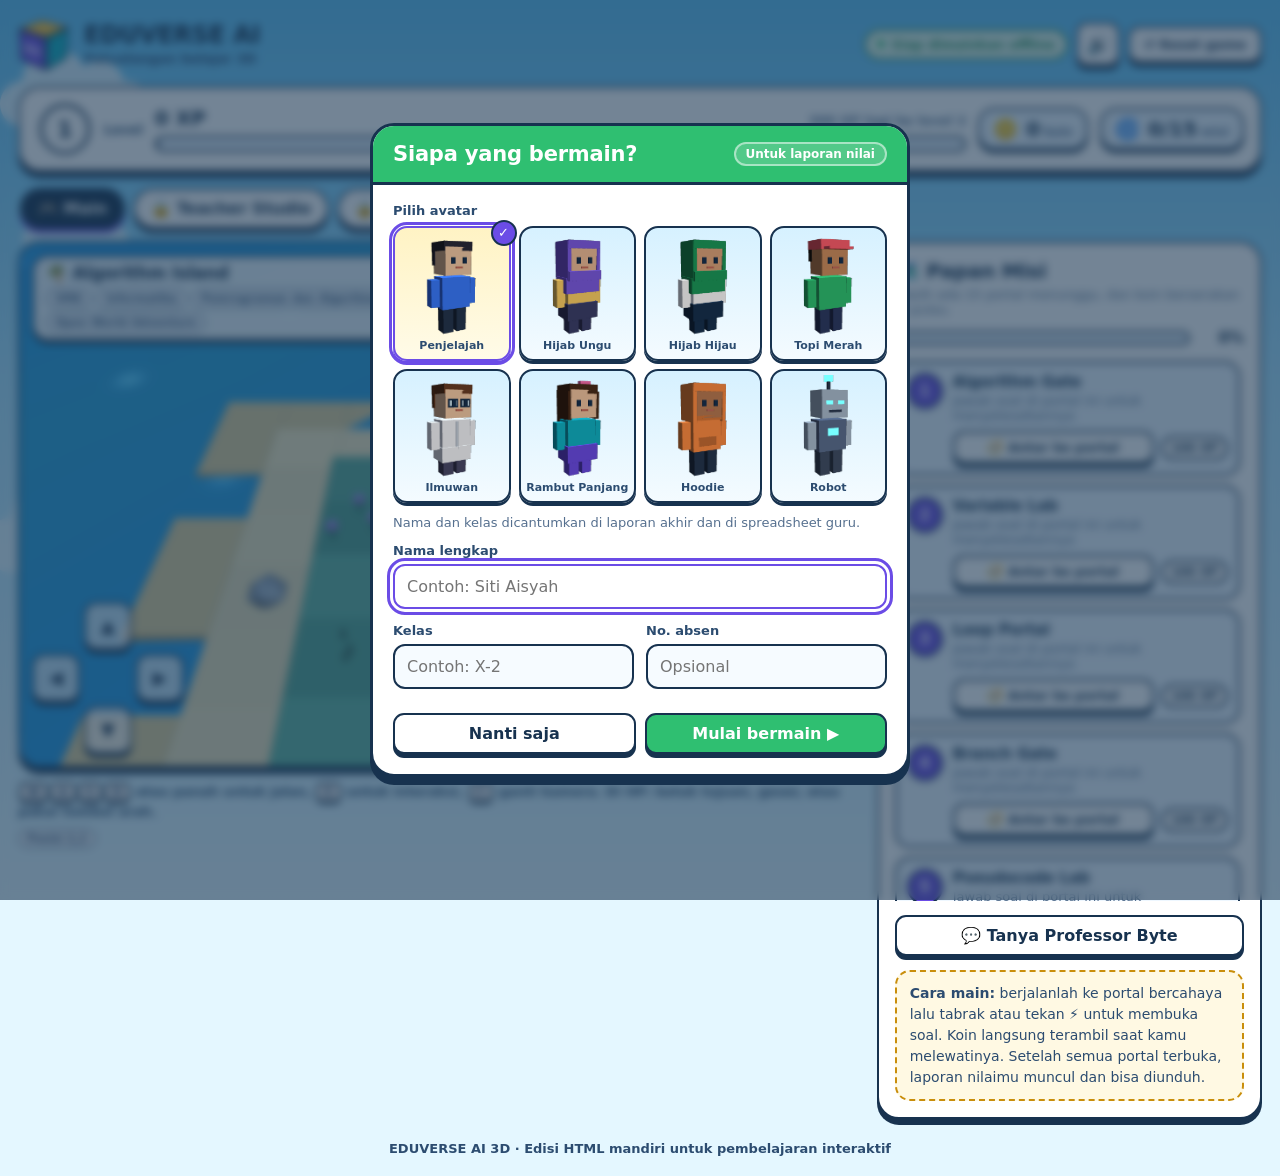
==== index.html @ 6033b589 "Add 'Check Script Version' button and functionality Added a button to check the script version and u" ====
<!DOCTYPE html>
<html lang="id">
<head><!--EV:HEAD-->
<meta charset="utf-8">
<meta name="viewport" content="width=device-width,initial-scale=1">
<meta name="theme-color" content="#6cc8f7">
<title>EDUVERSE AI | Learning Adventure 3D</title>
<style>
@font-face{font-family:"EV Display";src:url([data-uri]) format("woff");font-weight:700;font-display:swap}
:root{
 --ink:#17324f;--ink2:#2c4c70;--muted:#56708f;--paper:#fff;--paper2:#eef7ff;--line:#c9dcef;
 --grape:#6b4ce6;--grape-d:#4630ad;--lagoon:#11b3c6;--lagoon-d:#0a8292;--sun:#ffc83d;--sun-d:#c98e0b;
 --leaf:#2fbf71;--leaf-d:#1d8a50;--coral:#ff5d6c;--coral-d:#c63645;
 --r-lg:22px;--r-md:15px;--r-sm:11px;--depth:0 6px 0 var(--ink);
 --display:"EV Display","Poppins",ui-rounded,system-ui,sans-serif;
}
*{box-sizing:border-box}
html,body{margin:0;min-height:100%}html{background:#e4f7ff}
body{font-family:system-ui,-apple-system,"Segoe UI",Roboto,sans-serif;color:var(--ink);background:linear-gradient(180deg,#5fc2f5 0%,#a9e3ff 42%,#e4f7ff 100%) fixed;overflow-x:hidden;-webkit-tap-highlight-color:transparent}
body.locked{overflow:hidden}
/* langit */
.sky{position:fixed;inset:0;pointer-events:none;z-index:0;overflow:hidden}
.cloud{position:absolute;width:150px;height:46px;background:#fff;border-radius:40px;opacity:.75;animation:drift linear infinite}
.cloud::before,.cloud::after{content:"";position:absolute;background:#fff;border-radius:50%}
.cloud::before{width:66px;height:66px;left:22px;top:-32px}.cloud::after{width:48px;height:48px;left:76px;top:-20px}
.cloud:nth-child(1){top:9%;animation-duration:95s;animation-delay:-20s}
.cloud:nth-child(2){top:24%;transform:scale(.7);animation-duration:120s;animation-delay:-70s;opacity:.6}
.cloud:nth-child(3){top:58%;transform:scale(1.2);animation-duration:140s;animation-delay:-40s;opacity:.5}
.cloud:nth-child(4){top:80%;transform:scale(.8);animation-duration:110s;animation-delay:-95s;opacity:.55}
@keyframes drift{from{left:-220px}to{left:110%}}
/* dasar */
button,input,select,textarea{font:inherit;color:inherit}
button{cursor:pointer;border:2.5px solid var(--ink);background:#fff;color:var(--ink);border-radius:var(--r-sm);padding:9px 14px;font-weight:800;box-shadow:0 4px 0 var(--ink);transition:transform .07s,box-shadow .07s,background .15s;touch-action:manipulation}
button:hover:not(:disabled){background:#f3f9ff}
button:active:not(:disabled){transform:translateY(3px);box-shadow:0 1px 0 var(--ink)}
button:disabled{opacity:.45;cursor:not-allowed;box-shadow:0 2px 0 var(--ink)}
button:focus-visible,input:focus-visible,select:focus-visible,textarea:focus-visible{outline:3px solid var(--grape);outline-offset:3px}
.primary{background:var(--grape);color:#fff}.primary:hover:not(:disabled){background:#7a5df0}
.sunny{background:var(--sun)}.sunny:hover:not(:disabled){background:#ffd361}
.success{background:var(--leaf);color:#fff}.success:hover:not(:disabled){background:#3bcc7d}
.danger{background:#ffe3e6;color:var(--coral-d)}.danger:hover:not(:disabled){background:#ffd2d7}
input,select,textarea{width:100%;border:2px solid var(--ink);border-radius:12px;background:#f6fbff;padding:11px 12px;outline:none}
input:focus,select:focus,textarea:focus{background:#fff;border-color:var(--grape)}
textarea{resize:vertical;min-height:110px;line-height:1.5}
label{display:block;font-size:13px;font-weight:800;margin:0 0 6px;color:var(--ink2)}
.field{margin:0 0 14px}.muted{color:var(--muted)}.small{font-size:13px}
h1,h2,h3{font-family:var(--display);font-weight:700;letter-spacing:-.01em;margin:0}
.app{position:relative;z-index:1;max-width:1360px;margin:auto;padding:18px 18px 10px}
.panel{background:var(--paper);border:2.5px solid var(--ink);border-radius:var(--r-lg);box-shadow:var(--depth)}
/* header */
.top{display:flex;align-items:center;justify-content:space-between;gap:12px;flex-wrap:wrap;margin-bottom:16px}
.brand{display:flex;align-items:center;gap:14px}
.cubebox{width:52px;height:52px;perspective:240px;display:grid;place-items:center}
.cube{width:34px;height:34px;position:relative;transform-style:preserve-3d;transform:rotateX(-24deg) rotateY(-40deg);animation:wobble 7s ease-in-out infinite}
.cube i{position:absolute;inset:0;border:2.5px solid var(--ink);display:grid;place-items:center;font:700 13px var(--display);color:#fff;font-style:normal}
.cube .fa{background:var(--grape);transform:translateZ(17px)}
.cube .fb{background:var(--lagoon);transform:rotateY(90deg) translateZ(17px)}
.cube .fc{background:var(--sun);transform:rotateX(90deg) translateZ(17px)}
.cube .fd{background:var(--grape-d);transform:rotateY(-90deg) translateZ(17px)}
.cube .fe{background:var(--leaf);transform:rotateY(180deg) translateZ(17px)}
@keyframes wobble{0%,100%{transform:rotateX(-24deg) rotateY(-40deg)}50%{transform:rotateX(-24deg) rotateY(-130deg)}}
.brand h1{font-size:24px;line-height:1}.brand p{margin:4px 0 0;font-size:13px;color:var(--ink2);font-weight:600}
.topactions{display:flex;gap:8px;align-items:center}
.status{display:inline-flex;align-items:center;gap:7px;font-size:13px;font-weight:800;background:#e5fbef;border:2px solid var(--leaf-d);color:var(--leaf-d);padding:6px 11px;border-radius:30px}
.status::before{content:"";width:8px;height:8px;border-radius:50%;background:var(--leaf);box-shadow:0 0 0 0 #2fbf7180;animation:ping 2.2s infinite}
@keyframes ping{0%{box-shadow:0 0 0 0 #2fbf7199}80%,100%{box-shadow:0 0 0 9px #2fbf7100}}
.iconbtn{width:44px;height:44px;padding:0;display:grid;place-items:center;font-size:18px}
/* HUD */
.hud{display:grid;grid-template-columns:auto 1fr auto auto;gap:12px;align-items:center;padding:12px 16px;margin-bottom:14px}
.lvl{display:flex;align-items:center;gap:10px}
.lvlbadge{position:relative;width:58px;height:58px}
.lvlbadge svg{position:absolute;inset:0;transform:rotate(-90deg)}
.lvlbadge b{position:absolute;inset:0;display:grid;place-items:center;font:700 22px var(--display)}
.lvl span{font-size:13px;font-weight:800;color:var(--ink2)}
.xpline{display:flex;justify-content:space-between;align-items:baseline;gap:10px;margin-bottom:6px}
.xpline b{font:700 20px var(--display)}.xpline span{font-size:13px;color:var(--muted);font-weight:600}
.xpbar{height:16px;border:2.5px solid var(--ink);border-radius:20px;background:#e6f1fb;overflow:hidden}
.xpbar i{display:block;height:100%;width:0;background:repeating-linear-gradient(-45deg,var(--sun) 0 12px,#ffd968 12px 24px);border-right:2.5px solid var(--ink);transition:width .6s cubic-bezier(.3,1.4,.5,1)}
.pill{display:flex;align-items:center;gap:8px;border:2.5px solid var(--ink);border-radius:16px;padding:7px 13px;background:var(--paper2);box-shadow:0 3px 0 var(--ink)}
.pill .ico{font-size:20px}.pill b{font:700 20px var(--display);line-height:1}.pill span{font-size:12px;font-weight:700;color:var(--muted)}
.bump{animation:bump .45s cubic-bezier(.3,1.8,.5,1)}
@keyframes bump{0%{transform:scale(1)}40%{transform:scale(1.18)}100%{transform:scale(1)}}
/* nav */
.nav{display:flex;gap:8px;overflow-x:auto;padding:2px 2px 12px;scrollbar-width:none}
.nav::-webkit-scrollbar{display:none}
.nav button{white-space:nowrap;border-radius:30px;padding:9px 16px}
.nav button.active{background:var(--ink);color:#fff;box-shadow:0 4px 0 var(--grape)}
.view{display:none}.view.active{display:block;animation:viewIn .28s ease-out}
@keyframes viewIn{from{opacity:0;transform:translateY(8px)}to{opacity:1;transform:none}}
.layout{display:grid;grid-template-columns:minmax(0,1.75fr) minmax(290px,.8fr);gap:16px;align-items:start}
.card{padding:16px}
.card>h2{font-size:20px;margin-bottom:4px}
/* stage 3D */
.stage{position:relative;border:2.5px solid var(--ink);border-radius:var(--r-lg);box-shadow:var(--depth);overflow:hidden;aspect-ratio:16/10;background:linear-gradient(180deg,var(--skyTop,#6cc4f0),var(--skyBot,#bfe9ff));user-select:none;-webkit-user-select:none}
.stage canvas{position:absolute;inset:0;width:100%;height:100%;display:block;touch-action:none;outline:none}
.stage.full{position:fixed;inset:0;z-index:40;border-radius:0;border:0;box-shadow:none;aspect-ratio:auto}
.labels{position:absolute;inset:0;pointer-events:none;overflow:hidden}
.lbl{position:absolute;left:0;top:0;white-space:nowrap;font:700 12px var(--display);color:var(--ink);background:#fff;border:2px solid var(--ink);border-radius:20px;padding:2px 8px;box-shadow:0 2px 0 var(--ink);will-change:transform}
.lbl.you{background:var(--sun)}
.lbl.npc{background:#efe9ff}
.lbl.portal{width:28px;height:28px;padding:0;display:grid;place-items:center;font-size:13px;border-radius:50%;color:#fff;background:var(--grape)}
.lbl.portal.done{background:var(--leaf)}
.lbl.near{animation:hop .9s ease-in-out infinite}
@keyframes hop{0%,100%{margin-top:0}50%{margin-top:-6px}}
.floater{position:absolute;left:0;top:0;font:700 18px var(--display);color:#fff;-webkit-text-stroke:1px var(--ink);text-shadow:0 2px 0 var(--ink);pointer-events:none;white-space:nowrap}
.ov{position:absolute;left:0;right:0;display:flex;justify-content:space-between;align-items:flex-start;gap:8px;padding:12px;pointer-events:none}
.ov>*{pointer-events:auto}
.ov.topbar{top:0}
.ov.bottombar{bottom:0;align-items:flex-end}
.worldchip{background:#ffffffe6;border:2.5px solid var(--ink);border-radius:16px;padding:7px 12px;box-shadow:0 3px 0 var(--ink);max-width:62%}
.worldchip h2{font-size:17px;line-height:1.15}
.tags{display:flex;gap:5px;flex-wrap:wrap;margin-top:5px}
.tag{font-size:11px;font-weight:800;background:var(--paper2);border:1.5px solid var(--ink2);border-radius:20px;padding:2px 8px;color:var(--ink2)}
.stagebtns{display:flex;gap:7px}
.stagebtns button{background:#ffffffe6;width:42px;height:42px;padding:0;font-size:17px}
.dpad{display:grid;grid-template-columns:repeat(3,48px);grid-template-rows:repeat(3,48px);gap:4px}
.dpad button{padding:0;background:#ffffffb8;font-size:18px;border-radius:12px;touch-action:none}
.dpad button[data-move="up"]{grid-column:2;grid-row:1}.dpad button[data-move="left"]{grid-column:1;grid-row:2}
.dpad button[data-move="right"]{grid-column:3;grid-row:2}.dpad button[data-move="down"]{grid-column:2;grid-row:3}
.prompt{align-self:flex-end;margin-bottom:6px;background:var(--ink);color:#fff;font-weight:700;font-size:14px;border-radius:14px;padding:8px 14px;max-width:46%;text-align:center;box-shadow:0 3px 0 #0007;transition:opacity .2s,transform .2s}
.prompt.hide{opacity:0;transform:translateY(8px)}
.actbtn{width:78px;height:78px;border-radius:50%;background:var(--sun);font-size:30px;padding:0;display:grid;place-items:center;box-shadow:0 6px 0 var(--ink)}
.actbtn.ready{animation:glow 1.1s ease-in-out infinite}
@keyframes glow{0%,100%{background:var(--sun)}50%{background:#fff0a8}}
.nogl{position:absolute;inset:0;display:none;place-items:center;text-align:center;padding:30px;background:#ffffffe6;font-weight:700}
.stage.no3d .nogl{display:grid}
.stage.no3d .ov.bottombar{display:none}
.under{display:flex;justify-content:space-between;align-items:center;gap:10px;flex-wrap:wrap;margin-top:14px}
.keys{font-size:13px;color:var(--ink2);font-weight:600}
kbd{display:inline-block;min-width:24px;text-align:center;font:700 12px var(--display);border:2px solid var(--ink);border-bottom-width:4px;border-radius:7px;padding:1px 6px;background:#fff;margin:0 1px}
/* mission board */
.board h2{font-size:20px}
.progresswrap{display:flex;align-items:center;gap:10px;margin:12px 0 14px}
.progress{flex:1;height:14px;border-radius:20px;background:#e6f1fb;border:2.5px solid var(--ink);overflow:hidden}
.progress>div{height:100%;width:0;background:linear-gradient(90deg,var(--grape),var(--lagoon));transition:width .5s ease}
.progresswrap b{font:700 15px var(--display);min-width:44px;text-align:right}
.questlist{display:grid;gap:9px}
.quest{display:grid;grid-template-columns:36px 1fr;gap:10px;align-items:start;background:var(--paper2);border:2px solid var(--ink);border-radius:var(--r-md);padding:10px}
.quest .num{width:36px;height:36px;border-radius:50%;border:2.5px solid var(--ink);display:grid;place-items:center;font:700 15px var(--display);color:#fff;background:var(--grape)}
.quest.done{background:#e6f8ee;border-color:var(--leaf-d)}
.quest.done .num{background:var(--leaf);border-color:var(--leaf-d)}
.quest.near{background:#fff7d6;border-color:var(--sun-d)}
.quest b{display:block;font-size:15px}
.quest .sub{font-size:13px;color:var(--muted);margin-top:2px}
.quest .qact{display:flex;gap:7px;margin-top:8px;align-items:center}
.quest .qact button{flex:1;padding:7px 10px;font-size:13px}
.xpchip{font:700 12px var(--display);background:#fff;border:2px solid var(--ink);border-radius:20px;padding:3px 8px;white-space:nowrap}
.hint{padding:11px 13px;border-radius:var(--r-md);background:#fff9e3;border:2px dashed var(--sun-d);color:var(--ink2);font-size:14px;line-height:1.5}
.two{display:grid;grid-template-columns:1fr 1fr;gap:12px}
.actions{display:flex;gap:9px;flex-wrap:wrap}
.actions button{flex:1 1 auto}
.empty{padding:16px;border:2px dashed var(--line);border-radius:var(--r-md);color:var(--muted);font-size:14px}
.studiomsg{margin-top:14px}
.genbtn{font-size:15px;padding:12px 16px}
/* modals */
.modal{position:fixed;inset:0;background:#17324f99;backdrop-filter:blur(4px);-webkit-backdrop-filter:blur(4px);display:none;align-items:center;justify-content:center;padding:16px;z-index:60}
.modal.show{display:flex}
.dialog{width:min(540px,100%);max-height:92vh;overflow:auto;background:#fff;border:3px solid var(--ink);border-radius:24px;box-shadow:0 8px 0 var(--ink);padding:0;animation:pop .32s cubic-bezier(.3,1.6,.5,1)}
@keyframes pop{from{transform:scale(.85) translateY(20px);opacity:0}to{transform:none;opacity:1}}
.dialog.shake{animation:shake .4s}
@keyframes shake{0%,100%{transform:translateX(0)}20%{transform:translateX(-10px)}40%{transform:translateX(9px)}60%{transform:translateX(-6px)}80%{transform:translateX(4px)}}
.dhead{padding:16px 20px;background:var(--grape);color:#fff;border-bottom:3px solid var(--ink);display:flex;justify-content:space-between;align-items:center;gap:10px}
.dhead h2{font-size:21px}
.dhead .pchip{font:700 12px var(--display);background:#ffffff2b;border:2px solid #ffffff80;border-radius:20px;padding:3px 10px;white-space:nowrap}
.dbody{padding:18px 20px 20px}
.qtext{font-size:17px;font-weight:600;line-height:1.5;white-space:pre-line;margin:0}
.answers{display:grid;gap:10px;margin-top:16px}
.answers button{display:flex;gap:12px;align-items:center;text-align:left;padding:11px 13px;font-weight:700;font-size:15px}
.answers .letter{flex:0 0 30px;height:30px;border-radius:9px;border:2px solid var(--ink);display:grid;place-items:center;font:700 14px var(--display);background:var(--paper2)}
.answers button.correct{background:#dff7e9;border-color:var(--leaf-d);box-shadow:0 4px 0 var(--leaf-d)}
.answers button.correct .letter{background:var(--leaf);color:#fff;border-color:var(--leaf-d)}
.answers button.wrong{background:#ffe6e9;border-color:var(--coral-d);box-shadow:0 2px 0 var(--coral-d)}
.answers button.wrong .letter{background:var(--coral);color:#fff;border-color:var(--coral-d)}
.feedback{margin-top:14px;padding:12px 14px;border-radius:14px;font-size:14px;line-height:1.5;display:none;border:2px solid}
.feedback.ok{display:block;background:#e6f8ee;border-color:var(--leaf-d)}
.feedback.no{display:block;background:#fff1f2;border-color:var(--coral-d)}
.dfoot{display:flex;gap:9px;margin-top:16px}.dfoot button{flex:1}
.npcwrap{display:grid;grid-template-columns:76px 1fr;gap:14px;align-items:start}
.npcface{width:76px;height:76px;border:3px solid var(--ink);border-radius:18px;background:#f3d1b0;position:relative;overflow:hidden;box-shadow:0 4px 0 var(--ink)}
.npcface .cap{position:absolute;left:-4px;right:-4px;top:0;height:18px;background:var(--ink)}
.npcface .eye{position:absolute;top:30px;width:16px;height:12px;border:3px solid var(--ink);border-radius:4px;background:#fff}
.npcface .eye::after{content:"";position:absolute;width:5px;height:5px;background:var(--ink);left:4px;top:2px;animation:look 4s infinite}
@keyframes look{0%,40%,100%{left:4px}50%,90%{left:1px}}
.npcface .eye.l{left:12px}.npcface .eye.r{right:12px}
.npcface .beard{position:absolute;left:10px;right:10px;bottom:-6px;height:22px;background:#fff;border:3px solid var(--ink);border-radius:10px}
.bubble{position:relative;background:var(--paper2);border:2.5px solid var(--ink);border-radius:16px;padding:12px 14px;font-size:15px;line-height:1.55;min-height:76px}
.bubble::before{content:"";position:absolute;left:-11px;top:24px;width:16px;height:16px;background:var(--paper2);border-left:2.5px solid var(--ink);border-bottom:2.5px solid var(--ink);transform:rotate(45deg)}
.win{text-align:center}
.trophy{font-size:64px;line-height:1;animation:trophy 1.4s ease-in-out infinite}
@keyframes trophy{0%,100%{transform:translateY(0) rotate(-4deg)}50%{transform:translateY(-8px) rotate(4deg)}}
.stars{font-size:34px;letter-spacing:6px;margin:6px 0}
.stars .off{filter:grayscale(1);opacity:.3}
.wingrid{display:grid;grid-template-columns:repeat(3,1fr);gap:8px;margin:14px 0}
.wingrid div{border:2px solid var(--ink);border-radius:14px;padding:9px;background:var(--paper2)}
.wingrid b{display:block;font:700 22px var(--display)}.wingrid span{font-size:12px;color:var(--muted);font-weight:700}
/* results */
.report{display:grid;grid-template-columns:150px 1fr;gap:18px;align-items:center;margin:12px 0 6px}
.ring{position:relative;width:150px;height:150px}
.ring svg{transform:rotate(-90deg)}
.ring div{position:absolute;inset:0;display:grid;place-content:center;text-align:center}
.ring b{font:700 32px var(--display);line-height:1}.ring span{font-size:12px;font-weight:700;color:var(--muted)}
.rstats{display:grid;grid-template-columns:repeat(2,1fr);gap:9px}
.rstat{border:2px solid var(--ink);border-radius:14px;padding:9px 12px;background:var(--paper2)}
.rstat span{display:block;font-size:12px;font-weight:700;color:var(--muted)}.rstat strong{font:700 22px var(--display)}
.skill{border:2px solid var(--ink);border-radius:14px;padding:10px 12px;background:#fff}
.skill .row{display:flex;justify-content:space-between;gap:8px;font-size:14px;font-weight:700}
.skill .bar{height:9px;border-radius:9px;background:#e6f1fb;margin-top:7px;overflow:hidden;border:1.5px solid var(--ink)}
.skill .bar i{display:block;height:100%;background:var(--leaf);width:0}
.ach{display:grid;grid-template-columns:44px 1fr;gap:11px;align-items:center;border:2px solid var(--ink);border-radius:14px;padding:9px 11px;background:#fff}
.ach .em{width:44px;height:44px;display:grid;place-items:center;font-size:22px;border-radius:12px;border:2px solid var(--ink);background:var(--sun)}
.ach.locked{background:#f2f5f9;border-style:dashed}
.ach.locked .em{filter:grayscale(1);background:#e2e8ef;opacity:.6}
.ach b{display:block;font-size:14px}.ach span{font-size:12.5px;color:var(--muted)}
/* help */
.helpgrid{display:grid;grid-template-columns:repeat(auto-fit,minmax(240px,1fr));gap:12px;margin-top:14px}
.helpitem{border:2px solid var(--ink);border-radius:var(--r-md);padding:14px;background:var(--paper2)}
.helpitem h3{font-size:16px;margin-bottom:6px}
.helpitem p{margin:0;font-size:14px;line-height:1.6;color:var(--ink2)}
.footer{font-size:13px;color:var(--ink2);text-align:center;padding:22px 0 10px;font-weight:600}
/* toast & fx */
.toasts{position:fixed;left:50%;top:14px;transform:translateX(-50%);display:grid;gap:8px;z-index:80;pointer-events:none;width:min(420px,92vw)}
.toast{background:#fff;border:2.5px solid var(--ink);border-radius:16px;box-shadow:0 4px 0 var(--ink);padding:10px 14px;font-weight:700;font-size:14px;display:flex;gap:10px;align-items:center;animation:toastIn .3s cubic-bezier(.3,1.6,.5,1)}
.toast.gold{background:#fff3c4}.toast.green{background:#e3f8ec}.toast.purple{background:#efeaff}
.toast.out{animation:toastOut .3s forwards}
@keyframes toastIn{from{transform:translateY(-20px) scale(.9);opacity:0}to{transform:none;opacity:1}}
@keyframes toastOut{to{transform:translateY(-10px);opacity:0}}
#fx{position:fixed;inset:0;pointer-events:none;z-index:90}
.levelup{position:fixed;left:50%;top:38%;transform:translate(-50%,-50%);z-index:85;pointer-events:none;font:700 44px var(--display);color:var(--sun);-webkit-text-stroke:2px var(--ink);text-shadow:0 5px 0 var(--ink);white-space:nowrap;animation:lvl 1.8s ease-out forwards}
@keyframes lvl{0%{transform:translate(-50%,-50%) scale(.3);opacity:0}20%{transform:translate(-50%,-50%) scale(1.15);opacity:1}35%{transform:translate(-50%,-50%) scale(1)}80%{opacity:1}100%{transform:translate(-50%,-80%) scale(1);opacity:0}}
@media(max-width:900px){.layout{grid-template-columns:1fr}.hud{grid-template-columns:auto 1fr;}.pill{justify-content:center}}
@media(max-width:600px){
 .app{padding:12px 10px 8px}.top{flex-wrap:nowrap}.brand{gap:8px}.cubebox{width:40px;height:40px}.brand h1{font-size:19px}.brand p{font-size:12px}.status,.rlabel{display:none}#resetAll{width:44px;height:44px;padding:0;font-size:18px}
 .stage{aspect-ratio:4/5}.card{padding:13px}.two{grid-template-columns:1fr}
 .worldchip{max-width:70%}.worldchip h2{font-size:15px}
 .dpad{grid-template-columns:repeat(3,46px);grid-template-rows:repeat(3,46px)}
 .actbtn{width:72px;height:72px}
 .prompt{position:absolute;left:50%;transform:translateX(-50%);bottom:174px;max-width:86%;font-size:13px}
 .prompt.hide{transform:translate(-50%,8px)}
 .report{grid-template-columns:1fr;justify-items:center}.rstats{width:100%}
 .hud{padding:10px 12px;gap:10px}.lvlbadge{width:50px;height:50px}
}
@media(prefers-reduced-motion:reduce){*,*::before,*::after{animation:none!important;transition:none!important}}

/* ===== v2 tambahan ===== */
[hidden]{display:none!important}
.questlist.scroll{max-height:540px;overflow:auto;padding-right:4px}
.seg{display:flex;gap:6px;background:var(--paper2);border:2.5px solid var(--ink);border-radius:16px;padding:5px}
.seg button{flex:1;box-shadow:none;border:2px solid transparent;background:transparent;border-radius:11px;padding:9px 10px}
.seg button.on{background:var(--ink);color:#fff;border-color:var(--ink)}
.seg button:active:not(:disabled){transform:none}
.srcrow{display:grid;grid-template-columns:auto 1fr;gap:8px;margin-bottom:8px}
.urlrow{display:flex;gap:8px}.urlrow input{min-width:0}
.urlrow button{white-space:nowrap}
.drop{position:relative}
.drop.over textarea{border-color:var(--grape);background:#f1edff}
.drop.over::after{content:"Lepaskan file di sini";position:absolute;inset:0;display:grid;place-items:center;font:700 18px var(--display);color:var(--grape);pointer-events:none}
.extract{margin:0 0 8px;font-size:13px;line-height:1.5}
.extract.busy::before{content:"";display:inline-block;width:12px;height:12px;border:2.5px solid var(--grape);border-right-color:transparent;border-radius:50%;margin-right:7px;vertical-align:-1px;animation:spin .8s linear infinite}
@keyframes spin{to{transform:rotate(360deg)}}
.extract.ok{color:var(--leaf-d)}.extract.err{color:var(--coral-d)}
.wcount{font-size:12px;color:var(--muted);font-weight:700;margin-top:5px}
.ready{margin-top:14px;border:2.5px solid var(--ink);border-radius:var(--r-md);padding:11px 13px;background:#fff}
.ready .row{display:flex;justify-content:space-between;gap:10px;align-items:center;font-weight:700;font-size:14px}
.ready .progress{margin-top:8px;height:12px}
.ready.okay{background:#e6f8ee;border-color:var(--leaf-d)}
.ready.okay .progress>div{background:var(--leaf)}
.badge{display:inline-block;font:700 12px var(--display);border:2px solid var(--ink);border-radius:20px;padding:2px 9px;background:#fff}
.badge.warn{background:#fff1c2}.badge.ok{background:#dff7e9}
.grid2{display:grid;grid-template-columns:1fr 1fr;gap:16px}
.sub2{font-size:16px;margin:0 0 6px}
details.steps{margin-top:12px;border:2px solid var(--ink);border-radius:var(--r-md);background:var(--paper2);padding:10px 12px}
details.steps summary{cursor:pointer;font-weight:800}
details.steps ol{margin:10px 0 6px;padding-left:20px;line-height:1.6;font-size:14px}
pre.code{max-height:220px;overflow:auto;background:#10243b;color:#d6f1ff;border-radius:12px;padding:12px;font:12px/1.5 ui-monospace,Menlo,Consolas,monospace;white-space:pre;margin:8px 0}
.check{display:flex;gap:9px;align-items:flex-start;font-size:14px;font-weight:600;margin:8px 0 12px}
.check input{width:20px;height:20px;flex:0 0 20px;margin:1px 0 0;accent-color:var(--grape)}
.rtable{width:100%;border-collapse:separate;border-spacing:0;font-size:13px}
.rtable th{position:sticky;top:0;background:var(--ink);color:#fff;text-align:left;padding:7px 9px;font-weight:700}
.rtable th:first-child{border-top-left-radius:10px}.rtable th:last-child{border-top-right-radius:10px}
.rtable td{padding:7px 9px;border-bottom:1.5px solid var(--line);vertical-align:top}
.rtable tr:nth-child(even) td{background:#f6fbff}
.tablewrap{max-height:300px;overflow:auto;border:2px solid var(--ink);border-radius:12px}
.stuchip{background:#ffffffe6;border:2.5px solid var(--ink);border-radius:14px;padding:0 11px;height:42px;font-size:13px;font-weight:800;box-shadow:0 3px 0 var(--ink);max-width:150px;overflow:hidden;text-overflow:ellipsis;white-space:nowrap}
.notready{position:absolute;inset:0;display:none;place-items:center;text-align:center;padding:24px;background:#ffffffd9;z-index:2}
.stage.blocked .notready{display:grid}
.stage.blocked .ov.bottombar{display:none}
.notready .box{max-width:360px}
.notready h3{font-size:20px;margin-bottom:6px}
.dialog.wide{width:min(720px,100%)}
.score{display:grid;grid-template-columns:auto 1fr;gap:16px;align-items:center;text-align:left;margin:6px 0 10px}
.scorebig{width:110px;height:110px;border:3px solid var(--ink);border-radius:26px;background:var(--sun);display:grid;place-content:center;text-align:center;box-shadow:0 5px 0 var(--ink)}
.scorebig b{font:700 40px var(--display);line-height:1}.scorebig span{font-size:12px;font-weight:800}
.who b{font:700 20px var(--display);display:block}.who span{font-size:14px;color:var(--muted);font-weight:600}
.wingrid.four{grid-template-columns:repeat(4,1fr)}
.sendline{margin:10px 0 0;font-size:13px;font-weight:700;padding:8px 11px;border-radius:12px;border:2px dashed var(--line);text-align:left}
.sendline.ok{border-color:var(--leaf-d);background:#e6f8ee;color:var(--leaf-d)}
.sendline.err{border-color:var(--coral-d);background:#fff1f2;color:var(--coral-d)}
.sendline.busy{border-color:var(--grape);background:#f1edff;color:var(--grape-d)}
.st-ok{color:var(--leaf-d);font-weight:800}.st-retry{color:var(--sun-d);font-weight:800}
.edsel{display:flex;gap:8px}.edsel select{flex:1}.edsel button{padding:0 12px}
.edwarn{font-size:13px;color:var(--coral-d);font-weight:700;margin:-6px 0 12px}
@media(max-width:900px){.grid2{grid-template-columns:1fr}}
@media(max-width:600px){.srcrow{grid-template-columns:1fr}.wingrid.four{grid-template-columns:repeat(2,1fr)}.score{grid-template-columns:1fr;justify-items:center;text-align:center}.stuchip{max-width:100px}}
.win .rtable td,.win .rtable th{text-align:left}
@media(max-width:600px){.worldchip{max-width:56%}.tags .tag:nth-child(n+4){display:none}.tag{font-size:10.5px}.stagebtns{gap:5px}.stagebtns button{width:40px;height:40px}.stuchip{width:auto!important;max-width:96px;padding:0 8px;font-size:12px}}
.lockpill{background:#fff3c4;border-color:var(--ink)}
.teachgate{display:flex;justify-content:space-between;align-items:center;gap:10px;flex-wrap:wrap;margin-top:16px;padding:11px 14px;border:2px dashed var(--ink2);border-radius:var(--r-md);background:#ffffffb3;font-size:14px;font-weight:600;color:var(--ink2)}
.reccode{font:700 26px ui-monospace,Menlo,Consolas,monospace;letter-spacing:.08em;text-align:center;padding:14px;border:3px dashed var(--ink);border-radius:14px;background:#fff9e3;user-select:all;-webkit-user-select:all}
.linkbtn{background:none;border:0;box-shadow:none;padding:4px 6px;color:var(--grape-d);text-decoration:underline;font-weight:700}
.linkbtn:hover:not(:disabled){background:none}
#pinInput,#pinConfirm,#pinRec{font-size:18px;letter-spacing:.12em}

.btnlink{display:flex;justify-content:center;align-items:center;gap:6px;text-decoration:none;border:2.5px solid var(--ink);border-radius:var(--r-sm);padding:10px 14px;font-weight:800;box-shadow:0 4px 0 var(--ink);color:var(--ink);background:#fff;margin-top:12px}
.btnlink.success{background:var(--leaf);color:#fff}
.btnlink:active{transform:translateY(3px);box-shadow:0 1px 0 var(--ink)}
#myReportRow .btnlink{margin-top:0;flex:1}

.avgrid{display:grid;grid-template-columns:repeat(4,1fr);gap:8px}
.avtile{position:relative;border:2.5px solid var(--ink);border-radius:14px;background:linear-gradient(180deg,#d6f1ff,#f4fbff);padding:4px 4px 6px;box-shadow:0 3px 0 var(--ink);display:flex;flex-direction:column;align-items:center;gap:2px;font-size:11px;font-weight:800;color:var(--ink2);text-align:center;line-height:1.15}
.avtile canvas{width:100%;aspect-ratio:1;display:block}
.avtile .avemo{font-size:34px;line-height:1;padding:10px 0}
.avtile.on{background:linear-gradient(180deg,#fff3c4,#fffbe8);border-color:var(--grape);box-shadow:0 3px 0 var(--grape);outline:3px solid var(--grape);outline-offset:1px}
.avtile.on::after{content:"✓";position:absolute;top:-8px;right:-8px;width:22px;height:22px;border-radius:50%;background:var(--grape);color:#fff;display:grid;place-items:center;font-size:13px;border:2px solid var(--ink)}
.minihud{display:none;gap:6px;flex-wrap:wrap;margin-top:6px}
.minihud span{font:700 12px var(--display);background:var(--sun);border:2px solid var(--ink);border-radius:20px;padding:2px 9px}
.stage.full .minihud{display:flex}
.stage.full .ov.topbar{padding-top:max(12px,env(safe-area-inset-top));padding-left:max(12px,env(safe-area-inset-left));padding-right:max(12px,env(safe-area-inset-right))}
.stage.full .ov.bottombar{padding-bottom:max(14px,env(safe-area-inset-bottom));padding-left:max(12px,env(safe-area-inset-left));padding-right:max(12px,env(safe-area-inset-right))}
html:fullscreen,html:-webkit-full-screen{background:#5fc2f5}
@media(max-width:600px){.avgrid{gap:6px}.avtile{font-size:10px}.stage.full .worldchip{max-width:64%}}
</style>
<!--EV:/HEAD--></head>
<body><!--EV:BODY-->
<div class="sky" aria-hidden="true"><div class="cloud"></div><div class="cloud"></div><div class="cloud"></div><div class="cloud"></div></div>
<div class="app">
<header class="top">
 <div class="brand">
  <div class="cubebox" aria-hidden="true"><div class="cube"><i class="fa">EV</i><i class="fb"></i><i class="fc"></i><i class="fd"></i><i class="fe"></i></div></div>
  <div><h1>EDUVERSE AI</h1><p>Petualangan belajar 3D</p></div>
 </div>
 <div class="topactions">
  <span class="status">Siap dimainkan offline</span>
  <button id="lockBtn" class="small lockpill" hidden aria-label="Kunci mode guru">🔓<span class="rlabel"> Mode guru · Kunci</span></button>
  <button id="muteBtn" class="iconbtn" aria-label="Matikan suara" title="Suara">🔊</button>
  <button id="resetAll" class="small" aria-label="Reset game">↺<span class="rlabel"> Reset game</span></button>
 </div>
</header>

<section class="hud panel" aria-label="Status pemain">
 <div class="lvl">
  <div class="lvlbadge"><svg viewBox="0 0 58 58" width="100%" height="100%"><circle cx="29" cy="29" r="24" fill="#fff" stroke="#17324f" stroke-width="3"/><circle id="lvlRing" cx="29" cy="29" r="24" fill="none" stroke="#6b4ce6" stroke-width="6" stroke-linecap="round" stroke-dasharray="150.8" stroke-dashoffset="150.8"/></svg><b id="levelStat">1</b></div>
  <span>Level</span>
 </div>
 <div class="xpbox">
  <div class="xpline"><b id="xpStat">0 XP</b><span id="xpNext">300 XP lagi ke level 2</span></div>
  <div class="xpbar"><i id="xpFill"></i></div>
 </div>
 <div class="pill"><span class="ico">🪙</span><div><b id="coinStat">0</b><span> koin</span></div></div>
 <div class="pill"><span class="ico">🌀</span><div><b id="questStat">0/15</b><span> misi</span></div></div>
</section>

<nav class="nav" aria-label="Menu">
 <button class="active" data-view="play">🎮 Main</button>
 <button data-view="studio" class="teacher" data-label="Teacher Studio">🔒 Teacher Studio</button>
 <button data-view="library" class="teacher" data-label="Material Library">🔒 Material Library</button>
 <button data-view="results">🏆 Hasil belajar</button>
 <button data-view="help">❔ Bantuan</button>
</nav>

<main>
<section class="view active" id="view-play">
 <div class="layout">
  <div>
   <div class="stage" id="stage">
    <canvas id="world" aria-label="Dunia permainan 3D" tabindex="0"></canvas>
    <div class="labels" id="labels"></div>
    <div class="nogl">Perangkat ini belum mendukung WebGL untuk tampilan 3D. Kamu tetap bisa mengerjakan misi lewat tombol di Papan Misi.</div>
    <div class="notready"><div class="box"><h3>Game belum siap</h3><p class="muted" id="notReadyText">Dunia ini butuh minimal 15 misi yang lengkap.</p><button class="primary" id="toStudio">🧰 Buka Teacher Studio</button></div></div>
    <div class="ov topbar">
     <div class="worldchip"><h2 id="worldName">🌴 Algorithm Island</h2><div class="tags" id="worldMeta"></div><div class="minihud" id="miniHud"></div></div>
     <div class="stagebtns">
      <button class="stuchip" id="stuChip" aria-label="Ubah nama pemain">👤 Pemain</button>
      <button id="camBtn" aria-label="Ganti sudut kamera" title="Kamera">🎥</button>
      <button id="fullBtn" aria-label="Layar penuh" title="Layar penuh">⛶</button>
     </div>
    </div>
    <div class="ov bottombar">
     <div class="dpad" aria-label="Kontrol arah">
      <button data-move="up" aria-label="Atas">▲</button><button data-move="left" aria-label="Kiri">◀</button><button data-move="right" aria-label="Kanan">▶</button><button data-move="down" aria-label="Bawah">▼</button>
     </div>
     <div class="prompt hide" id="prompt"></div>
     <button class="actbtn" id="interactBtn" aria-label="Interaksi">⚡</button>
    </div>
   </div>
   <div class="under">
    <div class="keys"><kbd>W</kbd><kbd>A</kbd><kbd>S</kbd><kbd>D</kbd> atau panah untuk jalan, <kbd>E</kbd> untuk interaksi, <kbd>C</kbd> ganti kamera. Di HP: ketuk tujuan, geser, atau pakai tombol arah.</div>
    <span class="tag" id="playerCoord">Posisi 2,2</span>
   </div>
  </div>
  <aside class="card panel board">
   <h2>🗺️ Papan Misi</h2>
   <div class="small muted" id="gameHint">Jelajahi pulau dan cari portal bercahaya.</div>
   <div class="progresswrap"><div class="progress"><div id="progressBar"></div></div><b id="progressLabel">0%</b></div>
   <div class="questlist scroll" id="questList"></div>
   <div class="actions" style="margin-top:14px"><button id="talkBtn">💬 Tanya Professor Byte</button></div>
   <div class="hint" style="margin-top:14px"><b>Cara main:</b> berjalanlah ke portal bercahaya lalu tabrak atau tekan ⚡ untuk membuka soal. Koin langsung terambil saat kamu melewatinya. Setelah semua portal terbuka, laporan nilaimu muncul dan bisa diunduh.</div>
  </aside>
 </div>
</section>

<section class="view" id="view-studio">
 <div class="layout">
  <div class="card panel">
   <h2>🧰 Teacher Studio</h2><p class="small muted" style="margin-top:0">Atur identitas permainan, lalu pilih cara membuat misi. Satu dunia butuh minimal 15 misi.</p>
   <div class="two">
    <div class="field"><label for="grade">Jenjang</label><select id="grade"><option>SD</option><option>SMP</option><option selected>SMA</option><option>SMK</option><option>Perguruan Tinggi</option></select></div>
    <div class="field"><label for="subject">Mata pelajaran</label><input id="subject" value="Informatika"></div>
   </div>
   <div class="two">
    <div class="field"><label for="topic">Topik</label><input id="topic" value="Pemrograman dan Algoritma"></div>
    <div class="field"><label for="theme">Tema dunia</label><select id="theme"><option value="auto">Otomatis sesuai mapel</option><option value="cyber">Cyber City</option><option value="forest">Adventure Forest</option><option value="science">Science World</option><option value="math">Math Kingdom</option><option value="history">Ancient Kingdom</option><option value="language">Language City</option></select></div>
   </div>
   <div class="field"><label for="genre">Genre permainan</label><select id="genre"><option>Open World Adventure</option><option>Escape Room</option><option>Obby Challenge</option><option>Roleplay Simulator</option><option>Treasure Hunt</option></select></div>
   <div class="field"><label>Cara membuat misi</label>
    <div class="seg" role="tablist"><button data-mode="auto" class="on" role="tab">✦ Otomatis dari materi</button><button data-mode="manual" role="tab">✍️ Manual</button></div>
   </div>

   <div id="modeAuto">
    <div class="field">
     <label for="material">Sumber materi</label>
     <div class="srcrow">
      <button id="pickFile">📎 Unggah file</button>
      <div class="urlrow"><input id="sourceUrl" type="url" inputmode="url" placeholder="Tempel link artikel, PDF, Google Docs/Slides/Drive, Wikipedia..."><button id="fetchUrl">🔗 Ambil</button></div>
     </div>
     <input type="file" id="fileInput" multiple hidden>
     <div class="extract" id="extractStatus">Bisa PDF, Word, PowerPoint, Excel, OpenDocument, EPUB, HTML, TXT/Markdown/CSV, RTF, dan foto/gambar (dibaca lewat OCR saat online). Teks yang terbaca ditambahkan ke kotak di bawah.</div>
     <div class="drop" id="dropZone"><textarea id="material" rows="7" placeholder="Tempel teks materi di sini, unggah file, atau ambil dari link...">Algoritma adalah urutan langkah logis untuk menyelesaikan masalah. Variabel digunakan untuk menyimpan data atau nilai dalam program. Perulangan merupakan struktur yang menjalankan instruksi secara berulang. Percabangan memungkinkan program memilih tindakan berdasarkan kondisi. Pseudocode adalah penulisan algoritma menggunakan bahasa sederhana.</textarea></div>
     <div class="wcount" id="materialCount">0 kata</div>
    </div>
    <div class="two">
     <div class="field"><label for="autoCount">Jumlah misi yang dibuat</label><select id="autoCount"><option>15</option><option>20</option><option>25</option><option>30</option></select></div>
     <div class="field"><label>&nbsp;</label><button id="clearMaterial" style="width:100%">Kosongkan materi</button></div>
    </div>
    <div class="actions"><button class="primary genbtn" id="generateBtn">✦ Buat misi otomatis</button><button id="restoreBtn">Pulihkan materi contoh</button></div>
   </div>

   <div id="modeManual" hidden>
    <p class="small" style="margin-top:0;line-height:1.55">Tulis soal sendiri di <b>Mission Editor</b>, atau isi template Excel lalu impor. Kolom template: pertanyaan, opsi A–D, kunci jawaban, penjelasan, dan kompetensi.</p>
    <div class="actions">
     <button id="blankBtn">✍️ Mulai dengan 15 slot kosong</button>
     <button id="templateBtn">📥 Unduh template Excel</button>
     <button id="importBtn">📤 Impor soal dari Excel/CSV</button>
     <button id="exportMissions">💾 Simpan misi ke Excel</button>
    </div>
    <input type="file" id="importInput" hidden accept=".xlsx,.csv,.tsv,.txt,.ods">
   </div>

   <div class="ready" id="readyBox"><div class="row"><span id="readyText">Misi siap: 0 dari minimal 15</span><span class="badge" id="readyBadge">Belum siap</span></div><div class="progress"><div id="readyBar"></div></div></div>
   <div class="hint studiomsg" id="studioMessage">Mode otomatis membaca materi dan membuat soal pilihan ganda: definisi istilah, isian kata kunci, fakta angka, dan pernyataan benar. Jika materi kurang, sisanya diambil dari bank soal mapel.</div>
  </div>
  <div class="card panel">
   <h2>📝 Mission Editor</h2><p class="small muted" style="margin-top:0">Pilih misi untuk mengubah pertanyaan, opsi jawaban, dan penjelasan. Tanda ⚠️ berarti misi belum lengkap.</p>
   <div class="field"><label for="editMission">Pilih misi</label><div class="edsel"><button id="edPrev" aria-label="Misi sebelumnya">◀</button><select id="editMission"></select><button id="edNext" aria-label="Misi berikutnya">▶</button></div></div>
   <div class="field"><label for="editTitle">Nama misi</label><input id="editTitle"></div>
   <div class="field"><label for="editQuestion">Pertanyaan</label><textarea id="editQuestion" rows="3"></textarea></div>
   <div class="two">
    <div class="field"><label for="editA">Opsi A</label><input id="editA"></div>
    <div class="field"><label for="editB">Opsi B</label><input id="editB"></div>
   </div>
   <div class="two">
    <div class="field"><label for="editC">Opsi C</label><input id="editC"></div>
    <div class="field"><label for="editD">Opsi D (boleh kosong)</label><input id="editD"></div>
   </div>
   <div class="two">
    <div class="field"><label for="editCorrect">Jawaban benar</label><select id="editCorrect"><option value="0">A</option><option value="1">B</option><option value="2">C</option><option value="3">D</option></select></div>
    <div class="field"><label for="editSkill">Kompetensi</label><input id="editSkill"></div>
   </div>
   <div class="field"><label for="editExplain">Penjelasan</label><textarea id="editExplain" rows="3"></textarea></div>
   <div class="edwarn" id="editWarn"></div>
   <div class="actions"><button class="primary" id="saveMission">Simpan perubahan</button><button id="addMission">+ Tambah misi</button><button class="danger" id="deleteMission">Hapus misi</button></div>
  </div>
 </div>

 <div class="card panel" style="margin-top:16px">
  <h2>📊 Hasil ke spreadsheet & bagikan ke siswa</h2>
  <div class="grid2" style="margin-top:10px">
   <div>
    <h3 class="sub2">Kirim hasil otomatis ke Google Sheets</h3>
    <p class="small muted" style="margin-top:0">Setiap siswa yang menyelesaikan dunia akan tercatat sebagai satu baris di sheet <b>Rekap</b>, dan rincian per soal di sheet <b>Detail</b>.</p>
    <div class="field"><label for="sheetUrl">URL Aplikasi Web Apps Script</label><input id="sheetUrl" type="url" placeholder="https://script.google.com/macros/s/.../exec"></div>
    <div class="actions"><button class="primary" id="saveSheet">Simpan URL</button><button id="testSheet">Kirim data uji</button><button id="checkScript">🔎 Cek versi script</button></div>
    <div class="sendline" id="sheetStatus">Belum terhubung. Hasil tetap bisa diunduh sebagai file Excel.</div>
    <details class="steps"><summary>Cara menghubungkan Google Sheets (sekali saja)</summary>
     <ol>
      <li>Buat Google Sheet baru, misalnya "Hasil EDUVERSE".</li>
      <li>Buka menu <b>Ekstensi → Apps Script</b>.</li>
      <li>Hapus isi editor, tempel kode di bawah, lalu simpan.</li>
      <li>Klik <b>Terapkan → Deployment baru</b>, pilih jenis <b>Aplikasi web</b>. Jalankan sebagai: <b>Saya</b>. Yang memiliki akses: <b>Siapa saja</b>.</li>
      <li>Izinkan akses, lalu salin <b>URL aplikasi web</b> (berakhiran <code>/exec</code>) ke kolom di atas dan tekan <b>Kirim data uji</b>.</li>
      <li>Tekan <b>Cek versi script</b>. Harus tertulis <b>versi 2</b>. Setiap kali kode diganti, buka <b>Terapkan → Kelola deployment → ✏️ Edit → Versi: Versi baru → Terapkan</b>. Tanpa langkah ini, Google tetap menjalankan kode lama.</li>
     </ol>
     <pre class="code" id="gasCode"></pre>
     <button id="copyGas">📋 Salin kode Apps Script</button>
    </details>
   </div>
   <div>
    <div id="onlineBox" hidden>
     <h3 class="sub2">🌐 Link online</h3>
     <p class="small muted" style="margin-top:0">Halaman ini adalah link online. Setelah misi siap, terbitkan supaya siswa yang membuka link yang sama langsung memainkan misi ini.</p>
     <button class="primary" id="publishBtn" style="width:100%">🌐 Terbitkan ke link ini</button>
     <div class="sendline" id="pubStatus" style="margin-bottom:16px">Belum ada perubahan.</div>
    </div>
    <h3 class="sub2" id="shareTitle">Bagikan game ke siswa</h3>
    <p class="small muted" style="margin-top:0">Unduh satu file HTML yang sudah berisi misi dunia ini dan alamat Google Sheets di atas. Kirim file itu ke siswa lewat WhatsApp, Google Classroom, atau flashdisk.</p>
    <div class="sendline ok" style="margin-bottom:10px">🔒 Di file siswa, Teacher Studio dan Material Library tidak tersedia. Siswa hanya bisa bermain dan melihat laporannya sendiri.</div>
    <label class="check"><input type="checkbox" id="askName" checked><span>Wajibkan siswa mengisi nama dan kelas sebelum bermain.</span></label>
    <button class="primary" id="exportGame" style="width:100%">📦 Unduh game untuk siswa (.html)</button>
    <div class="hint small" id="shareNote" style="margin-top:12px">Bagikan <b>hanya file siswa</b>. File yang sedang Anda buka ini adalah file guru, jadi jangan dibagikan. Riwayat nilai di perangkat siswa bisa dibuka dengan PIN guru yang sama.</div>
    <h3 class="sub2" style="margin-top:16px">Keamanan</h3>
    <p class="small muted" style="margin:0 0 10px">Teacher Studio terkunci otomatis setelah 15 menit tidak dipakai, atau saat halaman dimuat ulang.</p>
    <div class="actions"><button id="newRec">🧾 Buat kode pemulihan baru</button><button id="changePin">🔑 Ganti PIN guru</button><button id="lockNow">🔒 Kunci sekarang</button></div>
   </div>
  </div>
 </div>
</section>

<section class="view" id="view-library">
 <div class="card panel">
  <h2>📚 Material Library</h2><p class="small muted" style="margin-top:0">Daftar sumber belajar. File dan link yang dibaca di Teacher Studio otomatis tercatat di sini.</p>
  <div class="two">
   <div class="field"><label for="libName">Nama sumber</label><input id="libName" placeholder="Contoh: Bab 1 Algoritma"></div>
   <div class="field"><label for="libType">Jenis sumber</label><select id="libType"><option>Buku / Modul</option><option>Artikel / Website</option><option>Catatan Guru</option><option>Lembar Kerja</option><option>File</option></select></div>
  </div>
  <div class="field"><label for="libRef">Catatan / tautan</label><input id="libRef" placeholder="Nama file atau URL sumber"></div>
  <button class="primary" id="addSource">+ Simpan sumber</button>
  <div id="libraryList" class="questlist" style="margin-top:14px"></div>
 </div>
</section>

<section class="view" id="view-results">
 <div class="layout">
  <div class="card panel"><h2>🏆 Laporan belajar</h2>
   <div class="report">
    <div class="ring"><svg viewBox="0 0 150 150" width="150" height="150"><circle cx="75" cy="75" r="62" fill="none" stroke="#e6f1fb" stroke-width="16"/><circle id="accRing" cx="75" cy="75" r="62" fill="none" stroke="#2fbf71" stroke-width="14" stroke-linecap="round" stroke-dasharray="389.6" stroke-dashoffset="389.6" style="transition:stroke-dashoffset .8s ease"/></svg><div><b id="accPct">0%</b><span>akurasi</span></div></div>
    <div class="rstats">
     <div class="rstat"><span>Nilai sementara</span><strong id="rScore">0</strong></div>
     <div class="rstat"><span>Jawaban benar</span><strong id="rCorrect">0</strong></div>
     <div class="rstat"><span>Jawaban salah</span><strong id="rWrong">0</strong></div>
     <div class="rstat"><span>Misi selesai</span><strong id="rDone">0/0</strong></div>
    </div>
   </div>
   <p class="small muted">Nilai = persentase misi yang dijawab benar pada percobaan pertama. XP saat ini: <b id="rXP">0</b>.</p>
   <div class="actions" id="myReportRow" hidden><button class="primary" id="myReport">📥 Unduh laporanku (Excel)</button><button id="myCopy">📋 Salin laporanku</button><a class="btnlink success" id="mySendLink" target="_blank" rel="noopener" hidden>📤 Kirim ke guru</a></div>
   <h3 style="margin:14px 0 10px;font-size:16px">Kompetensi</h3><div id="skills" class="questlist scroll"></div>
  </div>
  <div class="card panel"><h2>🎖️ Pencapaian</h2><div id="achievements" class="questlist" style="margin-top:12px"></div></div>
 </div>
 <div class="teachgate" id="teachGate"><span>Riwayat nilai semua siswa di perangkat ini hanya untuk guru.</span><button class="small" id="teachUnlock">🔑 Buka sebagai guru</button></div>
 <div class="card panel teacher-only" id="historyCard" style="margin-top:16px" hidden>
  <h2>🗂️ Riwayat hasil di perangkat ini</h2>
  <p class="small muted" style="margin-top:0">Setiap kali dunia selesai, hasilnya tersimpan di sini. Cocok jika beberapa siswa bergantian memakai satu perangkat.</p>
  <div class="tablewrap" style="margin:10px 0 12px"><table class="rtable"><thead><tr><th>Waktu</th><th>Nama</th><th>Kelas</th><th>Nilai</th><th>Akurasi</th><th>Durasi</th><th>Spreadsheet</th></tr></thead><tbody id="historyBody"></tbody></table></div>
  <div class="actions"><button class="primary" id="exportHistory">📥 Unduh semua (Excel)</button><button id="resendBtn">📤 Kirim ulang yang tertunda</button><button class="danger" id="clearHistory">Hapus riwayat</button></div>
 </div>
</section>

<section class="view" id="view-help">
 <div class="card panel"><h2>❔ Cara bermain EDUVERSE AI</h2>
  <div class="helpgrid">
   <div class="helpitem"><h3>⌨️ Di komputer</h3><p><kbd>W</kbd><kbd>A</kbd><kbd>S</kbd><kbd>D</kbd> atau tombol panah untuk berjalan. <kbd>E</kbd> atau <kbd>Enter</kbd> untuk interaksi, <kbd>C</kbd> untuk ganti kamera. Saat soal terbuka, tekan <kbd>A</kbd>–<kbd>D</kbd> untuk menjawab.</p></div>
   <div class="helpitem"><h3>📱 Di HP / tablet</h3><p>Ketuk petak atau portal untuk berjalan otomatis. Bisa juga geser layar, atau tahan tombol arah. Tombol ⛶ membuat dunia memenuhi layar.</p></div>
   <div class="helpitem"><h3>🎯 Tujuan dan nilai</h3><p>Buka semua portal dengan menjawab soal. Nilai dihitung dari soal yang benar pada percobaan pertama. Koin (+10 XP) dan peti harta (+50 XP) menambah XP, bukan nilai.</p></div>
   <div class="helpitem teacher-help"><h3>🧑‍🏫 Membuat misi</h3><p>Mode otomatis: unggah file, tempel link, atau tempel teks, lalu pilih jumlah misi (15–30). Mode manual: tulis di Mission Editor atau impor dari template Excel. Periksa soal sebelum dipakai di kelas.</p></div>
   <div class="helpitem teacher-help"><h3>📊 Hasil ke spreadsheet</h3><p>Di akhir permainan muncul laporan nilai yang bisa diunduh sebagai Excel. Jika URL Apps Script diisi, hasil juga terkirim otomatis ke Google Sheets guru.</p></div>
   <div class="helpitem"><h3>🌐 Butuh internet untuk</h3><p>Mengambil materi dari link, membaca foto/scan lewat OCR, dan mengirim hasil ke Google Sheets. Bermain, membaca PDF/Word/PowerPoint/Excel, dan mengunduh Excel bisa offline.</p></div>
  </div>
 </div>
</section>
</main>
<div class="footer">EDUVERSE AI 3D · Edisi HTML mandiri untuk pembelajaran interaktif</div>
</div>

<div class="modal" id="quizModal" role="dialog" aria-modal="true" aria-labelledby="quizTitle">
 <div class="dialog" id="quizDialog">
  <div class="dhead" id="quizHead"><h2 id="quizTitle">Misi</h2><span class="pchip" id="quizBadge">Portal 1</span></div>
  <div class="dbody">
   <p id="quizQuestion" class="qtext"></p>
   <div class="answers" id="answerList"></div>
   <div id="quizFeedback" class="feedback"></div>
   <div class="dfoot"><button id="closeQuiz">Kembali ke dunia</button><button class="success" id="nextQuiz" style="display:none">Lanjutkan ✓</button></div>
  </div>
 </div>
</div>
<div class="modal" id="npcModal" role="dialog" aria-modal="true" aria-labelledby="npcTitle">
 <div class="dialog">
  <div class="dhead" style="background:var(--lagoon)"><h2 id="npcTitle">Professor Byte</h2><span class="pchip">Pemandu pulau</span></div>
  <div class="dbody">
   <div class="npcwrap"><div class="npcface" aria-hidden="true"><div class="cap"></div><div class="eye l"></div><div class="eye r"></div><div class="beard"></div></div><div class="bubble" id="npcText">Selamat datang, Explorer!</div></div>
   <div class="dfoot"><button class="primary" id="closeNpc">Terima kasih, Professor!</button></div>
  </div>
 </div>
</div>
<div class="modal" id="stuModal" role="dialog" aria-modal="true" aria-labelledby="stuTitle">
 <div class="dialog">
  <div class="dhead" style="background:var(--leaf)"><h2 id="stuTitle">Siapa yang bermain?</h2><span class="pchip">Untuk laporan nilai</span></div>
  <div class="dbody">
   <label style="margin-bottom:8px">Pilih avatar</label>
   <div class="avgrid" id="avGrid" role="radiogroup" aria-label="Pilihan avatar"></div>
   <p class="small muted" style="margin-top:12px">Nama dan kelas dicantumkan di laporan akhir dan di spreadsheet guru.</p>
   <div class="field"><label for="stuName">Nama lengkap</label><input id="stuName" autocomplete="name" placeholder="Contoh: Siti Aisyah"></div>
   <div class="two">
    <div class="field"><label for="stuClass">Kelas</label><input id="stuClass" placeholder="Contoh: X-2"></div>
    <div class="field"><label for="stuAbsen">No. absen</label><input id="stuAbsen" inputmode="numeric" placeholder="Opsional"></div>
   </div>
   <div class="edwarn" id="stuWarn"></div>
   <div class="dfoot"><button id="stuSkip">Nanti saja</button><button class="success" id="stuSave">Mulai bermain ▶</button></div>
  </div>
 </div>
</div>
<div class="modal" id="winModal" role="dialog" aria-modal="true" aria-labelledby="winTitle">
 <div class="dialog wide win">
  <div class="dhead" style="background:var(--sun);color:var(--ink);justify-content:center"><h2 id="winTitle">Dunia selesai! Ini laporanmu</h2></div>
  <div class="dbody">
   <div class="score">
    <div class="scorebig"><b id="winScore">0</b><span>Nilai</span></div>
    <div class="who"><b id="winName">-</b><span id="winMeta">-</span><div class="stars" id="winStars"></div></div>
   </div>
   <div class="wingrid four"><div><b id="winAcc">0%</b><span>akurasi</span></div><div><b id="winTime">0:00</b><span>waktu</span></div><div><b id="winXP">0</b><span>XP</span></div><div><b id="winCoins">0</b><span>koin</span></div></div>
   <div class="tablewrap"><table class="rtable"><thead><tr><th>No</th><th>Misi / kompetensi</th><th>Salah</th><th>Status</th></tr></thead><tbody id="winTable"></tbody></table></div>
   <div class="sendline" id="winSend">Hasil tersimpan di perangkat ini.</div>
   <a class="btnlink success" id="winSendLink" target="_blank" rel="noopener" hidden>📤 Kirim hasil ke guru</a>
   <a class="linkbtn" id="winSendAlt" target="_blank" rel="noopener" hidden style="display:block;text-align:center;margin-top:8px">Belum masuk ke spreadsheet? Kirim lewat tab baru</a>
   <div class="dfoot" style="flex-wrap:wrap"><button class="primary" id="winExcel">📥 Unduh Excel</button><button id="winCopy">📋 Salin laporan</button><button id="replayBtn">↺ Main lagi</button><button id="closeWin">Tutup</button></div>
  </div>
 </div>
</div>
<div class="modal" id="pinModal" role="dialog" aria-modal="true" aria-labelledby="pinTitle">
 <div class="dialog">
  <div class="dhead" style="background:var(--ink)"><h2 id="pinTitle">Masuk mode guru</h2><span class="pchip">Khusus guru</span></div>
  <div class="dbody">
   <p class="small muted" id="pinDesc" style="margin-top:0"></p>
   <div id="pinStepA">
    <div class="field" id="pinRecRow" hidden><label for="pinRec">Kode pemulihan</label><input id="pinRec" autocomplete="off" autocapitalize="characters" placeholder="EV-XXXX-XXXX"></div>
    <div class="field"><label for="pinInput" id="pinLabel">PIN guru</label><input id="pinInput" type="password" autocomplete="off"></div>
    <div class="field" id="pinConfirmRow" hidden><label for="pinConfirm">Ulangi PIN</label><input id="pinConfirm" type="password" autocomplete="off"></div>
   </div>
   <div id="pinStepB" hidden>
    <p style="margin-top:0;font-weight:700">PIN tersimpan. Catat kode pemulihan ini untuk berjaga-jaga jika lupa PIN:</p>
    <div class="reccode" id="recCode">EV-XXXX-XXXX</div>
    <p class="small muted">Kode ini hanya ditampilkan sekali. Simpan di tempat yang tidak bisa dilihat siswa.</p>
   </div>
   <div class="edwarn" id="pinWarn"></div>
   <div class="dfoot"><button id="pinCancel">Batal</button><button class="primary" id="pinOk">Buka</button></div>
   <div style="text-align:center;margin-top:10px"><button class="linkbtn" id="pinForgot">Lupa PIN?</button><button class="linkbtn" id="pinWipe" hidden>Lupa PIN dan kode pemulihan?</button></div>
  </div>
 </div>
</div>
<div class="modal" id="askModal" role="dialog" aria-modal="true" aria-labelledby="askTitle">
 <div class="dialog">
  <div class="dhead" style="background:var(--grape)"><h2 id="askTitle">Konfirmasi</h2></div>
  <div class="dbody">
   <p id="askText" style="margin-top:0;font-size:15px;line-height:1.55"></p>
   <div class="field" id="askInputRow" hidden><label for="askInput" id="askInputLabel"></label><input id="askInput" autocomplete="off" autocapitalize="characters"></div>
   <div class="edwarn" id="askWarn"></div>
   <div class="dfoot"><button id="askNo">Batal</button><button class="primary" id="askYes">Ya</button></div>
  </div>
 </div>
</div>
<div class="toasts" id="toasts" aria-live="polite"></div>
<canvas id="fx" aria-hidden="true"></canvas>
<script type="application/json" id="ev-config">{}</script>
<script id="ev-main">
(()=>{
'use strict';
const PRISTINE='<!DOCTYPE html>\n'+document.documentElement.outerHTML;
const $=id=>document.getElementById(id);
const REDUCED=matchMedia('(prefers-reduced-motion: reduce)').matches;
const defaultMaterial='Algoritma adalah urutan langkah logis untuk menyelesaikan masalah. Variabel digunakan untuk menyimpan data atau nilai dalam program. Perulangan merupakan struktur yang menjalankan instruksi secara berulang. Percabangan memungkinkan program memilih tindakan berdasarkan kondisi. Pseudocode adalah penulisan algoritma menggunakan bahasa sederhana.';
const MINM=15,MAXM=30;

/* ================= BANK SOAL (15 per mapel) ================= */
const Q=(title,q,a,c,ex,skill)=>({title,q,a,c,ex,skill,src:'bank'});
const packs={
'Informatika':[
Q('Algorithm Gate','Apa urutan umum proses algoritma?',['Input → Proses → Output','Output → Proses → Input','Proses → Input → Output','Input → Output → Proses'],0,'Algoritma menerima input, memproses data, lalu menghasilkan output.','Konsep algoritma'),
Q('Variable Lab','Apa fungsi variabel dalam pemrograman?',['Menghapus program','Menyimpan data atau nilai','Mematikan komputer','Menggambar grafik'],1,'Variabel digunakan untuk menyimpan data atau nilai.','Konsep variabel'),
Q('Loop Portal','Apa fungsi struktur perulangan?',['Mengulang instruksi','Menghapus data','Mengganti perangkat','Menyimpan file'],0,'Perulangan (loop) menjalankan instruksi secara berulang.','Struktur perulangan'),
Q('Branch Gate','Struktur program yang memilih tindakan berdasarkan kondisi disebut ...',['Perulangan','Percabangan','Variabel','Fungsi'],1,'Percabangan (if/else) memilih tindakan sesuai kondisi.','Struktur percabangan'),
Q('Pseudocode Lab','Pseudocode adalah ...',['Bahasa mesin','Penulisan algoritma dengan bahasa sederhana yang mirip kode','Jenis perangkat keras','Program antivirus'],1,'Pseudocode menuliskan langkah algoritma dengan bahasa sederhana.','Pseudocode'),
Q('Flowchart Portal','Pada flowchart, simbol belah ketupat (diamond) menyatakan ...',['Proses','Keputusan / percabangan','Input / output','Mulai / selesai'],1,'Belah ketupat dipakai untuk keputusan dengan cabang ya/tidak.','Flowchart'),
Q('Data Type Gate','Tipe data yang tepat untuk menyimpan nilai benar atau salah adalah ...',['Integer','Boolean','String','Float'],1,'Boolean hanya bernilai true (benar) atau false (salah).','Tipe data'),
Q('Binary Lab','Bilangan biner 1010 sama dengan bilangan desimal ...',['8','10','12','5'],1,'1×8 + 0×4 + 1×2 + 0×1 = 10.','Sistem bilangan'),
Q('Network Portal','Perangkat yang meneruskan data antarjaringan, misalnya dari jaringan rumah ke internet, adalah ...',['Router','Monitor','Printer','Speaker'],0,'Router mengarahkan lalu lintas data antarjaringan.','Jaringan komputer'),
Q('Security Gate','Kata sandi mana yang paling kuat?',['123456','namasaya','Kucing!Biru_27#Hujan','password'],2,'Kata sandi kuat panjang dan memadukan huruf besar-kecil, angka, dan simbol.','Keamanan digital'),
Q('Sorting Lab','Mengurutkan data dari nilai terkecil ke terbesar disebut pengurutan ...',['Descending','Ascending','Acak','Searching'],1,'Ascending berarti urut naik, dari kecil ke besar.','Pengurutan data'),
Q('Search Portal','Pencarian yang memeriksa data satu per satu dari awal disebut ...',['Binary search','Sequential (linear) search','Bubble sort','Hashing'],1,'Sequential search memeriksa elemen satu per satu secara berurutan.','Pencarian data'),
Q('Hardware Gate','Komponen yang menjadi "otak" pemroses instruksi komputer adalah ...',['RAM','CPU','Harddisk','Monitor'],1,'CPU mengeksekusi instruksi program.','Perangkat keras'),
Q('Spreadsheet Lab','Fungsi spreadsheet untuk menjumlahkan sekumpulan angka adalah ...',['=AVERAGE()','=SUM()','=COUNT()','=MAX()'],1,'SUM menjumlahkan semua angka dalam rentang sel.','Pengolahan data'),
Q('Ethics Portal','Tindakan yang sesuai etika digital adalah ...',['Menyebarkan data pribadi teman','Mencantumkan sumber saat memakai karya orang lain','Membagikan hoaks','Masuk ke akun orang lain tanpa izin'],1,'Menghargai karya orang lain dengan mencantumkan sumber.','Etika digital')],
'KKA':[
Q('Data Gate','Dalam machine learning, data yang dipakai untuk melatih model disebut ...',['Data latih (training data)','Data uji (testing data)','Data cadangan','Data sampah'],0,'Model mempelajari pola dari data latih. Data uji dipakai untuk mengukur kinerjanya.','Konsep machine learning'),
Q('AI Lab','Contoh penerapan kecerdasan artifisial dalam kehidupan sehari-hari adalah ...',['Kalkulator saku biasa','Rekomendasi video di aplikasi streaming','Lampu senter','Penggaris'],1,'Sistem rekomendasi mempelajari kebiasaan pengguna untuk menyarankan konten.','Penerapan AI'),
Q('Ethics Portal','Mengapa jawaban yang dihasilkan AI tetap perlu diperiksa?',['AI bisa keliru atau bias','AI selalu benar','Agar baterai lebih hemat','Agar internet lebih cepat'],0,'AI dapat menghasilkan jawaban yang salah atau bias, jadi perlu dicek dengan sumber tepercaya.','Etika AI'),
Q('ML Gate','Machine learning adalah ...',['Cabang AI tempat komputer belajar pola dari data','Mesin cuci otomatis','Nama bahasa pemrograman','Perangkat keras grafis'],0,'Machine learning membuat komputer belajar dari data tanpa diprogram aturan satu per satu.','Konsep machine learning'),
Q('Supervised Lab','Pembelajaran mesin yang memakai data berlabel disebut ...',['Supervised learning','Unsupervised learning','Reinforcement learning','Deep sleep'],0,'Supervised learning belajar dari contoh yang sudah diberi label jawaban.','Jenis pembelajaran mesin'),
Q('Cluster Portal','Mengelompokkan data tanpa label berdasarkan kemiripannya adalah contoh ...',['Supervised learning','Unsupervised learning (clustering)','Enkripsi','Kompresi'],1,'Clustering termasuk unsupervised learning karena datanya tidak berlabel.','Jenis pembelajaran mesin'),
Q('Reward Gate','Agen AI yang belajar dari hadiah dan hukuman menggunakan ...',['Reinforcement learning','Supervised learning','Spreadsheet','Basis data'],0,'Reinforcement learning memperkuat tindakan yang menghasilkan hadiah.','Jenis pembelajaran mesin'),
Q('Prompt Lab','Prompt yang baik untuk chatbot AI sebaiknya ...',['Singkat tanpa konteks','Jelas, spesifik, dan memberi konteks','Berisi kata acak','Selalu ditulis huruf kapital'],1,'Instruksi yang jelas dan berkonteks membuat jawaban AI lebih tepat.','Prompting'),
Q('Bias Portal','Bias pada AI bisa terjadi karena ...',['Data latih tidak seimbang atau tidak mewakili','Layar terlalu terang','Keyboard rusak','Kabel terlalu panjang'],0,'Model meniru pola data latih, termasuk ketimpangannya.','Etika AI'),
Q('Vision Gate','Teknologi AI yang mengenali wajah atau benda pada gambar disebut ...',['Computer vision','Text editor','Spreadsheet','Compiler'],0,'Computer vision memproses dan memahami isi gambar atau video.','Bidang AI'),
Q('NLP Lab','Cabang AI yang memproses bahasa manusia, seperti chatbot dan penerjemah, adalah ...',['Natural Language Processing (NLP)','Computer graphics','Robotika industri','Basis data'],0,'NLP membuat komputer memahami dan menghasilkan bahasa manusia.','Bidang AI'),
Q('Code Portal','Kode Python for i in range(3): print(i) akan mencetak ...',['1 2 3','0 1 2','0 1 2 3','3 3 3'],1,'range(3) menghasilkan 0, 1, 2.','Dasar koding'),
Q('Decompose Gate','Memecah masalah besar menjadi bagian-bagian kecil dalam berpikir komputasional disebut ...',['Dekomposisi','Abstraksi','Pengenalan pola','Debugging'],0,'Dekomposisi memudahkan penyelesaian masalah yang kompleks.','Berpikir komputasional'),
Q('Debug Lab','Proses mencari dan memperbaiki kesalahan pada program disebut ...',['Compiling','Debugging','Coding','Uploading'],1,'Debugging adalah menemukan dan membetulkan bug.','Dasar koding'),
Q('Privacy Portal','Sikap yang tepat saat memakai aplikasi AI adalah ...',['Memasukkan data pribadi sensitif tanpa berpikir','Tidak membagikan data pribadi yang sensitif','Membagikan kata sandi','Mengunggah data teman tanpa izin'],1,'Lindungi data pribadi saat memakai layanan AI.','Etika AI')],
'Matematika':[
Q('Number Gate','Berapakah hasil 12 ÷ 3?',['3','4','6','9'],1,'12 dibagi 3 sama dengan 4.','Operasi pembagian'),
Q('Multiplication Lab','Berapakah hasil 5 × 6?',['25','30','35','11'],1,'Lima dikali enam sama dengan tiga puluh.','Perkalian'),
Q('Geometry Portal','Luas persegi dengan sisi 4 cm adalah ...',['8 cm²','12 cm²','16 cm²','20 cm²'],2,'Luas persegi = sisi × sisi = 16 cm².','Geometri'),
Q('Power Gate','Nilai dari 2³ adalah ...',['6','8','9','5'],1,'2³ = 2 × 2 × 2 = 8.','Perpangkatan'),
Q('Percent Lab','25% dari 80 adalah ...',['15','20','25','40'],1,'25/100 × 80 = 20.','Persen'),
Q('FPB Portal','FPB dari 12 dan 18 adalah ...',['3','6','12','36'],1,'Faktor persekutuan terbesar 12 dan 18 adalah 6.','FPB dan KPK'),
Q('KPK Gate','KPK dari 4 dan 6 adalah ...',['10','12','24','2'],1,'Kelipatan persekutuan terkecil 4 dan 6 adalah 12.','FPB dan KPK'),
Q('Perimeter Lab','Keliling persegi panjang dengan panjang 7 cm dan lebar 3 cm adalah ...',['10 cm','20 cm','21 cm','24 cm'],1,'Keliling = 2 × (7 + 3) = 20 cm.','Geometri'),
Q('Equation Portal','Jika 2x + 3 = 11, nilai x adalah ...',['3','4','5','7'],1,'2x = 8, sehingga x = 4.','Persamaan linear'),
Q('Integer Gate','Hasil dari −7 + 10 adalah ...',['−3','3','17','−17'],1,'−7 + 10 = 3.','Bilangan bulat'),
Q('Angle Lab','Besar sudut siku-siku adalah ...',['45°','90°','180°','360°'],1,'Sudut siku-siku besarnya 90°.','Sudut'),
Q('Mean Portal','Rata-rata dari 6, 8, dan 10 adalah ...',['6','8','10','24'],1,'(6 + 8 + 10) ÷ 3 = 8.','Statistika'),
Q('Fraction Gate','0,75 dalam bentuk pecahan paling sederhana adalah ...',['3/4','7/5','75/10','1/4'],0,'0,75 = 75/100 = 3/4.','Pecahan'),
Q('Root Lab','Akar kuadrat dari 81 adalah ...',['7','8','9','18'],2,'9 × 9 = 81.','Akar kuadrat'),
Q('Triangle Portal','Jumlah besar sudut dalam sebuah segitiga adalah ...',['90°','180°','270°','360°'],1,'Jumlah sudut dalam segitiga selalu 180°.','Geometri')],
'IPA':[
Q('Science Gate','Bagian tumbuhan yang menjadi tempat utama fotosintesis adalah ...',['Daun','Akar','Bunga','Batang'],0,'Kloroplas pada daun mengandung klorofil untuk fotosintesis.','Fotosintesis'),
Q('Organ Lab','Organ yang memompa darah ke seluruh tubuh adalah ...',['Paru-paru','Jantung','Lambung','Ginjal'],1,'Jantung memompa darah melalui sistem peredaran darah.','Sistem organ'),
Q('Water Portal','Air yang membeku berubah menjadi ...',['Uap','Es','Gas','Embun'],1,'Pembekuan mengubah air cair menjadi padat, yaitu es.','Perubahan wujud'),
Q('Force Gate','Satuan SI untuk gaya adalah ...',['Joule','Newton','Watt','Pascal'],1,'Gaya diukur dalam newton (N).','Besaran dan satuan'),
Q('Planet Lab','Planet yang paling dekat dengan Matahari adalah ...',['Venus','Merkurius','Mars','Bumi'],1,'Merkurius adalah planet terdekat dari Matahari.','Tata surya'),
Q('Gas Portal','Gas yang diserap tumbuhan untuk fotosintesis adalah ...',['Oksigen','Karbon dioksida','Nitrogen','Helium'],1,'Tumbuhan menyerap CO₂ dan melepaskan oksigen.','Fotosintesis'),
Q('Sublime Gate','Perubahan wujud dari padat langsung menjadi gas disebut ...',['Mencair','Menyublim','Mengembun','Membeku'],1,'Contohnya kapur barus yang lama-lama habis.','Perubahan wujud'),
Q('Breath Lab','Organ pernapasan utama manusia adalah ...',['Paru-paru','Hati','Usus','Ginjal'],0,'Pertukaran oksigen dan karbon dioksida terjadi di paru-paru.','Sistem organ'),
Q('Energy Portal','Sumber energi utama bagi kehidupan di Bumi adalah ...',['Bulan','Matahari','Angin','Batu bara'],1,'Energi Matahari menggerakkan fotosintesis, cuaca, dan siklus air.','Energi'),
Q('Food Gate','Hewan pemakan tumbuhan disebut ...',['Karnivora','Herbivora','Omnivora','Dekomposer'],1,'Herbivora memakan tumbuhan, contohnya sapi.','Ekosistem'),
Q('Cell Lab','Bagian sel yang mengatur seluruh kegiatan sel adalah ...',['Membran sel','Inti sel (nukleus)','Sitoplasma','Vakuola'],1,'Nukleus menyimpan materi genetik dan mengendalikan sel.','Sel'),
Q('Boil Portal','Pada tekanan 1 atmosfer, air murni mendidih pada suhu ...',['50 °C','100 °C','0 °C','212 °C'],1,'Air mendidih pada 100 °C (setara 212 °F).','Suhu dan kalor'),
Q('Tool Gate','Alat untuk mengukur suhu adalah ...',['Barometer','Termometer','Higrometer','Speedometer'],1,'Termometer mengukur suhu.','Pengukuran'),
Q('Formula Lab','Rumus kimia air adalah ...',['CO₂','H₂O','O₂','NaCl'],1,'Air tersusun dari 2 atom hidrogen dan 1 atom oksigen.','Zat dan molekul'),
Q('Gravity Portal','Gaya yang menarik benda jatuh ke bawah adalah ...',['Gaya magnet','Gaya gravitasi','Gaya gesek','Gaya pegas'],1,'Gravitasi Bumi menarik benda ke arah pusat Bumi.','Gaya')],
'Bahasa Inggris':[
Q('Vocabulary Gate',"What is the meaning of 'library'?",['Rumah sakit','Perpustakaan','Pasar','Kantor'],1,'Library means perpustakaan.','Vocabulary'),
Q('Grammar Lab','She ___ a book every day.',['read','reads','reading','to read'],1,'For he, she, or it in simple present, add -s to the verb.','Simple present'),
Q('Direction Portal',"What does 'Turn left' mean?",['Belok kiri','Belok kanan','Jalan lurus','Putar balik'],0,'Turn left means belok kiri.','Giving directions'),
Q('Past Gate',"The past tense of 'go' is ...",['goed','went','gone','going'],1,"Go – went – gone.",'Irregular verbs'),
Q('Continuous Lab','They ___ playing football now.',['is','are','am','be'],1,"'They' uses 'are' in present continuous.",'Present continuous'),
Q('Antonym Portal',"The opposite of 'expensive' is ...",['cheap','big','rich','fast'],0,'Expensive (mahal) ↔ cheap (murah).','Vocabulary'),
Q('Since Gate','I have lived here ___ 2020.',['for','since','at','on'],1,"Use 'since' with a starting point in time.",'Present perfect'),
Q('Plural Lab',"The plural form of 'child' is ...",['childs','children','childes','childrens'],1,'Child – children (irregular plural).','Plural nouns'),
Q('Price Portal','How much ___ this bag?',['is','are','do','does'],0,"'This bag' is singular, so use 'is'.",'Asking prices'),
Q('Adjective Gate',"What is the meaning of 'diligent'?",['Rajin','Malas','Marah','Sedih'],0,'Diligent means rajin.','Vocabulary'),
Q('Conditional Lab','If it rains, we ___ stay at home.',['will','would','was','are'],0,'First conditional: if + present, will + verb.','Conditional sentences'),
Q('Synonym Portal',"A synonym of 'big' is ...",['small','large','thin','short'],1,'Big and large have similar meanings.','Vocabulary'),
Q('Preposition Gate','The book is ___ the table. (di atas)',['on','in','under','at'],0,"'On' shows something resting on a surface.",'Prepositions'),
Q('Greeting Lab','Ucapan yang tepat saat berpamitan tidur di malam hari adalah ...',['Good morning','Good night','Good afternoon','Good evening'],1,"'Good night' is said when leaving or going to sleep.",'Greetings'),
Q('Polite Portal',"Respon yang sopan untuk menyetujui 'Can you help me?' adalah ...","Sure, I'd be happy to.|I am fine, thank you.|Nice to meet you.|Good night.".split('|'),0,"'Sure, I'd be happy to' politely agrees to help.",'Expressions')],
'Sejarah':[
Q('History Gate','Sumber sejarah primer adalah ...',['Sumber langsung dari masa atau pelaku peristiwa','Cerita fiksi','Pendapat tanpa bukti','Ringkasan buku pelajaran'],0,'Sumber primer berasal langsung dari periode atau pelaku peristiwa.','Sumber sejarah'),
Q('Timeline Lab','Kronologi dalam sejarah berarti ...',['Urutan waktu peristiwa','Lokasi wisata','Nama kerajaan','Daftar tokoh'],0,'Kronologi menyusun peristiwa berdasarkan urutan waktunya.','Kronologi'),
Q('Heritage Portal','Mengapa peninggalan sejarah dipelajari?',['Untuk memahami kehidupan masa lalu','Untuk menghapus catatan sejarah','Untuk menghindari penelitian','Untuk mengganti nama kota'],0,'Peninggalan sejarah membantu memahami kehidupan masa lalu.','Peninggalan sejarah'),
Q('Proclamation Gate','Proklamasi Kemerdekaan Indonesia dibacakan pada tanggal ...',['17 Agustus 1945','28 Oktober 1928','1 Juni 1945','10 November 1945'],0,'Proklamasi dibacakan di Jalan Pegangsaan Timur 56, Jakarta.','Kemerdekaan Indonesia'),
Q('Youth Lab','Sumpah Pemuda diikrarkan pada tahun ...',['1908','1928','1945','1965'],1,'Sumpah Pemuda diikrarkan pada 28 Oktober 1928.','Pergerakan nasional'),
Q('Figure Portal','Tokoh yang membacakan teks Proklamasi adalah ...',['Mohammad Hatta','Soekarno','Sutan Sjahrir','Ki Hajar Dewantara'],1,'Soekarno membacakan teks Proklamasi didampingi Mohammad Hatta.','Kemerdekaan Indonesia'),
Q('Awakening Gate','Berdirinya Budi Utomo pada 20 Mei 1908 diperingati sebagai ...',['Hari Pendidikan Nasional','Hari Kebangkitan Nasional','Hari Pahlawan','Hari Sumpah Pemuda'],1,'20 Mei diperingati sebagai Hari Kebangkitan Nasional.','Pergerakan nasional'),
Q('Temple Lab','Candi Borobudur merupakan peninggalan agama ...',['Hindu','Buddha','Islam','Kristen'],1,'Borobudur adalah candi Buddha dari masa Dinasti Syailendra.','Hindu-Buddha'),
Q('Kutai Portal','Kerajaan Hindu tertua di Indonesia yang dikenal dari prasasti Yupa adalah ...',['Majapahit','Kutai','Sriwijaya','Mataram'],1,'Prasasti Yupa ditemukan di Kalimantan Timur.','Hindu-Buddha'),
Q('Maritime Gate','Kerajaan maritim besar yang berpusat di sekitar Palembang adalah ...',['Sriwijaya','Singasari','Demak','Kediri'],0,'Sriwijaya menguasai jalur perdagangan Selat Malaka.','Hindu-Buddha'),
Q('Palapa Lab','Sumpah Palapa diucapkan oleh ...',['Hayam Wuruk','Gajah Mada','Ken Arok','Raden Wijaya'],1,'Gajah Mada bersumpah menyatukan Nusantara di bawah Majapahit.','Hindu-Buddha'),
Q('Battle Portal','Pertempuran 10 November 1945 terjadi di kota ...',['Bandung','Surabaya','Semarang','Medan'],1,'Peristiwa ini diperingati sebagai Hari Pahlawan.','Mempertahankan kemerdekaan'),
Q('Epigraphy Gate','Ilmu yang mempelajari prasasti (tulisan kuno pada batu atau logam) disebut ...',['Arkeologi','Epigrafi','Geologi','Antropologi'],1,'Epigrafi meneliti tulisan pada prasasti.','Ilmu bantu sejarah'),
Q('Prehistory Lab','Masa sebelum manusia mengenal tulisan disebut ...',['Zaman sejarah','Zaman praaksara','Zaman modern','Zaman kolonial'],1,'Praaksara berarti sebelum mengenal aksara (tulisan).','Praaksara'),
Q('Demak Portal','Kerajaan Islam pertama di Pulau Jawa adalah ...',['Demak','Mataram Islam','Banten','Cirebon'],0,'Kesultanan Demak berdiri pada akhir abad ke-15.','Kerajaan Islam')]
};
function pickPack(sub){const s=(sub||'').toLowerCase();
 if(/kka|kecerdasan|artifisial|\bai\b|koding|coding/.test(s))return 'KKA';
 if(/matematika|math/.test(s))return 'Matematika';
 if(/ipa|biologi|fisika|kimia|sains|science/.test(s))return 'IPA';
 if(/inggris|english/.test(s))return 'Bahasa Inggris';
 if(/sejarah|history|ips/.test(s))return 'Sejarah';
 return 'Informatika';}

/* ================= TEMA ================= */
const palettes={
cyber:{name:'Cyber City',emoji:'🏙️',ground:'#5fae94',ground2:'#53a088',path:'#dcd2a8',dirt:'#8a6a4a',tree:'#1f6b55',leaf2:'#2f8f6e',trunk:'#7a5236',building:'#4a5f8f',roof:'#2c3a63',window:'#5ff5e6',portal:'#38e8d6',skyTop:'#5cb8ec',sky:'#c2ebff',water:'#2a9fd0',sand:'#f0dfb0',sand2:'#e2cc93'},
forest:{name:'Adventure Forest',emoji:'🌲',ground:'#7cc36a',ground2:'#6fb65e',path:'#dccb94',dirt:'#8a6440',tree:'#2b7a3d',leaf2:'#3f9d4d',trunk:'#7a5236',building:'#9a7350',roof:'#c0503f',window:'#ffe08a',portal:'#ffd23f',skyTop:'#69c3f0',sky:'#cdf1ff',water:'#33a6d8',sand:'#f2e2b0',sand2:'#e2cd95'},
science:{name:'Science World',emoji:'🔬',ground:'#86c79a',ground2:'#78ba8c',path:'#e6e9c9',dirt:'#7d6a52',tree:'#2f7e53',leaf2:'#47a36b',trunk:'#7a5236',building:'#eef2f3',roof:'#3f9fc9',window:'#7af0ff',portal:'#a77bff',skyTop:'#62bdea',sky:'#c8eeff',water:'#3aa5d6',sand:'#eee6c2',sand2:'#ddd1a4'},
math:{name:'Math Kingdom',emoji:'📐',ground:'#b4a1e0',ground2:'#a693d6',path:'#f1dcb3',dirt:'#7d6290',tree:'#4a8a5f',leaf2:'#62aa76',trunk:'#7a5236',building:'#7d66b8',roof:'#f2b33d',window:'#ffe48a',portal:'#ffd34b',skyTop:'#8f86e6',sky:'#e1dcff',water:'#5b8fe0',sand:'#f3e3c0',sand2:'#e3cfa3'},
history:{name:'Ancient Kingdom',emoji:'🏛️',ground:'#cdb27f',ground2:'#c0a572',path:'#ecd8ad',dirt:'#8d6a46',tree:'#6f8a45',leaf2:'#8aa65a',trunk:'#6e4b31',building:'#a5805a',roof:'#7a4b33',window:'#ffd27a',portal:'#ff9f43',skyTop:'#f0a56e',sky:'#ffe7c6',water:'#3b9cc4',sand:'#f2dcae',sand2:'#e0c590'},
language:{name:'Language City',emoji:'🗣️',ground:'#86c4a6',ground2:'#78b798',path:'#e7d8a9',dirt:'#82684c',tree:'#3a8256',leaf2:'#50a06c',trunk:'#7a5236',building:'#6b86b0',roof:'#e2675a',window:'#fff1a8',portal:'#ff6fae',skyTop:'#6cc2ee',sky:'#d0f0ff',water:'#2f9fd2',sand:'#f2e1b0',sand2:'#e1cb94'}
};
function autoTheme(subject){const s=subject.toLowerCase();if(/matematika|math/.test(s))return'math';if(/ipa|biologi|fisika|kimia|sains|science|ipas/.test(s))return'science';if(/inggris|english|bahasa/.test(s))return'language';if(/sejarah|ips|geografi|sosiologi|pkn|pancasila/.test(s))return'history';if(/kka|kecerdasan|artifisial|koding|informatika|tik/.test(s))return'cyber';return'forest'}

/* ================= PETA 22×14 ================= */
const COLS=22,ROWS=14,PROW=7,PCOL=11,START={x:1,y:1},NPC={x:11,y:7},CHEST={x:1,y:12};
const TOUR=[[4,1],[8,1],[11,1],[14,1],[18,1],[20,3],[16,3],[13,3],[9,3],[6,3],[2,3],[4,5],[8,5],[13,5],[16,5],[19,5],[19,9],[15,9],[12,9],[9,9],[6,9],[2,9],[4,11],[8,11],[13,11],[17,11],[20,11],[19,13],[15,13],[10,13]];
const trees=[[6,1],[16,1],[1,5],[10,5],[21,5],[6,6],[14,8],[4,8],[17,8],[3,10],[7,12],[12,12],[17,12],[21,13],[4,13]];
const buildings=[{x:2,y:7,lab:false},{x:16,y:6,lab:true}];
const coinSpots=[[2,1],[12,2],[19,2],[7,4],[15,4],[2,6],[18,6],[9,7],[13,8],[5,10],[10,10],[16,10],[21,11],[3,12],[14,12],[8,13],[0,9]];
let SPOTS=[];
function refreshSpots(){const n=Math.max(1,missions.length);SPOTS=missions.map((_,i)=>TOUR[Math.min(TOUR.length-1,Math.floor(i*TOUR.length/n))])}

/* ================= KONFIG TERTANAM (file siswa) ================= */
let CFG={};try{CFG=unpackCfg($('ev-config').textContent)||{}}catch(e){CFG={}}
const EMBED=!!CFG.id;
const detectOnline=()=>{try{return !!(window.claude&&typeof window.claude.use==='function')}catch(e){return false}};
let ONLINE=detectOnline(),OWNER=false;
const isStudent=()=>ONLINE?!OWNER:EMBED;
const SAVE_KEY=EMBED?'eduverse-save-v2-'+CFG.id:'eduverse-save-v2';
const HIST_KEY=EMBED?'eduverse-history-'+CFG.id:'eduverse-history-v1';

/* ================= STATE ================= */
const clone=x=>JSON.parse(JSON.stringify(x));
let missions=clone(packs.Informatika),completed=[],wrongs=[],xp=0,coins=0,right=0,wrong=0,steps=0,player={...START},collected=new Set(),chest=false,theme='cyber',worldTitle='Algorithm Island',library=[],camMode=0;
let avatarId='penjelajah',student={name:'',kelas:'',absen:''},startedAt=0,finishedAt=0,finished=false,mode='auto',autoCount=15,sheetUrl='',askName=true,deviceId='';
let history=[];
let activeMission=-1,answered=false,muted=false;
try{muted=localStorage.getItem('eduverse-muted')==='1'}catch(e){}
try{deviceId=localStorage.getItem('eduverse-device')||'';if(!deviceId){deviceId='D'+Math.random().toString(36).slice(2,8).toUpperCase();localStorage.setItem('eduverse-device',deviceId)}}catch(e){deviceId='D-'+Date.now().toString(36)}

function save(){try{localStorage.setItem(SAVE_KEY,JSON.stringify({v:2,configId:CFG.id||'',missions:EMBED?[]:missions,completed,wrongs,xp,coins,right,wrong,steps,player,collected:[...collected],chest,avatarId,theme,worldTitle,library,camMode,student,startedAt,finishedAt,finished,mode,autoCount,sheetUrl,askName,subject:$('subject').value,topic:$('topic').value,grade:$('grade').value,genre:$('genre').value}))}catch(e){}if(ONLINE&&OWNER)saveDraft()}
function saveHistory(){try{localStorage.setItem(HIST_KEY,JSON.stringify(history.slice(-500)))}catch(e){}}
function applyConfig(c){if(Array.isArray(c.missions)&&c.missions.length)missions=c.missions.slice(0,MAXM).map(fixMission);['subject','topic','grade','genre'].forEach(k=>{if(c[k])$(k).value=c[k]});if(palettes[c.theme])theme=c.theme;if(c.worldTitle)worldTitle=c.worldTitle;sheetUrl=c.sheetUrl||'';askName=c.askName!==false}
function load(){let s=null;try{s=JSON.parse(localStorage.getItem(SAVE_KEY)||'null')}catch(e){}
 if(!s&&!EMBED){try{const old=JSON.parse(localStorage.getItem('eduverse-save-v1')||'null');if(old){s=old;s.v=1}}catch(e){}}
 if(EMBED)applyConfig(CFG);
 if(s){
  if(!EMBED){if(Array.isArray(s.missions)&&s.missions.length)missions=s.missions.slice(0,MAXM).map(fixMission);if(palettes[s.theme])theme=s.theme;worldTitle=s.worldTitle||worldTitle;library=Array.isArray(s.library)?s.library:[];['subject','topic','grade','genre'].forEach(k=>{if(s[k])$(k).value=s[k]});mode=s.mode==='manual'?'manual':'auto';autoCount=+s.autoCount||15;sheetUrl=s.sheetUrl||'';askName=s.askName!==false}
  completed=Array.isArray(s.completed)?s.completed:[];wrongs=Array.isArray(s.wrongs)?s.wrongs:[];xp=+s.xp||0;coins=+s.coins||0;right=+s.right||0;wrong=+s.wrong||0;steps=+s.steps||0;player=s.player||player;collected=new Set(s.collected||[]);chest=!!s.chest;camMode=+s.camMode||0;if(typeof s.avatarId==='string')avatarId=s.avatarId;
  if(s.student&&typeof s.student==='object')student={name:s.student.name||'',kelas:s.student.kelas||'',absen:s.student.absen||''};startedAt=+s.startedAt||0;finishedAt=+s.finishedAt||0;finished=!!s.finished;
  if(s.v===1&&!EMBED&&missions.length<MINM){const have=new Set(missions.map(m=>m.q));for(const m of packs[pickPack($('subject').value)]){if(missions.length>=MINM)break;if(!have.has(m.q))missions.push(clone(m))}setTimeout(()=>toast('Dunia lama ditambah soal dari bank supaya mencapai 15 misi.','purple'),900)}
 }
 try{history=JSON.parse(localStorage.getItem(HIST_KEY)||'[]')||[]}catch(e){history=[]}
 normalize()}
function fixMission(m){m=m||{};const a=Array.isArray(m.a)?m.a.slice(0,4).map(x=>x==null?'':String(x)):['','',''];while(a.length<3)a.push('');return{title:String(m.title||'Misi'),q:String(m.q||''),a,c:Math.max(0,Math.min(a.length-1,+m.c||0)),ex:String(m.ex||''),skill:String(m.skill||''),src:m.src||'manual'}}
function normalize(){if(!missions.length)missions=clone(packs.Informatika);completed=missions.map((_,i)=>!!completed[i]);wrongs=missions.map((_,i)=>+wrongs[i]||0);refreshSpots();player.x=Math.max(0,Math.min(COLS-1,Math.round(+player.x||0)));player.y=Math.max(0,Math.min(ROWS-1,Math.round(+player.y||0)));ensurePlayerFree()}
const missionValid=m=>!!(m&&m.q.trim()&&m.a.filter(x=>x.trim()).length>=2&&m.a[m.c]&&m.a[m.c].trim());
const validCount=()=>missions.filter(missionValid).length;
const gameReady=()=>missions.length>=MINM&&validCount()===missions.length;

/* ================= LOGIKA PETA ================= */
const isTree=(x,y)=>trees.some(p=>p[0]===x&&p[1]===y);
const isBuilding=(x,y)=>buildings.some(b=>b.x===x&&b.y===y);
function portalAt(x,y){for(let i=0;i<missions.length;i++){const p=SPOTS[i];if(p&&p[0]===x&&p[1]===y&&!completed[i])return i}return -1}
function blocked(x,y){return x<0||y<0||x>=COLS||y>=ROWS||isTree(x,y)||isBuilding(x,y)||(x===NPC.x&&y===NPC.y)||(x===CHEST.x&&y===CHEST.y)||portalAt(x,y)>=0}
const adj=(a,b)=>Math.abs(a.x-b.x)+Math.abs(a.y-b.y)===1;
function ensurePlayerFree(){if(!blocked(player.x,player.y))return;const q=[[player.x,player.y]],seen=new Set([player.x+','+player.y]);while(q.length){const [x,y]=q.shift();if(!blocked(x,y)){player={x,y};return}for(const [dx,dy] of [[1,0],[-1,0],[0,1],[0,-1]]){const nx=x+dx,ny=y+dy,k=nx+','+ny;if(nx<0||ny<0||nx>=COLS||ny>=ROWS||seen.has(k))continue;seen.add(k);q.push([nx,ny])}}player={...START}}
function findPath(goals){const key=(x,y)=>x+','+y,goal=new Set(goals.map(g=>key(g[0],g[1]))),start=key(player.x,player.y);if(goal.has(start))return[];const prev=new Map([[start,null]]),q=[[player.x,player.y]];while(q.length){const [x,y]=q.shift();for(const [dx,dy] of [[1,0],[-1,0],[0,1],[0,-1]]){const nx=x+dx,ny=y+dy,k=key(nx,ny);if(prev.has(k)||blocked(nx,ny))continue;prev.set(k,key(x,y));if(goal.has(k)){const path=[];let c=k;while(c&&c!==start){const [px,py]=c.split(',').map(Number);path.unshift({x:px,y:py});c=prev.get(c)}return path}q.push([nx,ny])}}return null}
function goalsAround(x,y){const g=[];for(const [dx,dy] of [[1,0],[-1,0],[0,1],[0,-1]]){const nx=x+dx,ny=y+dy;if(!blocked(nx,ny))g.push([nx,ny])}return g}

/* ================= SUARA ================= */
let AC=null;
function audio(){if(!AC){try{AC=new (window.AudioContext||window.webkitAudioContext)()}catch(e){return null}}if(AC.state==='suspended')AC.resume();return AC}
function tone(f,d,type='sine',v=.12,delay=0,slide){if(muted)return;const a=audio();if(!a)return;const t=a.currentTime+delay,o=a.createOscillator(),g=a.createGain();o.type=type;o.frequency.setValueAtTime(f,t);if(slide)o.frequency.exponentialRampToValueAtTime(slide,t+d);g.gain.setValueAtTime(.0001,t);g.gain.exponentialRampToValueAtTime(v,t+.015);g.gain.exponentialRampToValueAtTime(.0001,t+d);o.connect(g);g.connect(a.destination);o.start(t);o.stop(t+d+.05)}
const SFX={coin(){tone(988,.08,'square',.05);tone(1319,.2,'square',.05,.07)},correct(){[523,659,784,1047].forEach((f,i)=>tone(f,.18,'triangle',.12,i*.08))},wrong(){tone(233,.28,'sawtooth',.06,0,150)},portal(){tone(280,.35,'sine',.1,0,880)},chest(){[784,988,1175,1568,1976].forEach((f,i)=>tone(f,.14,'triangle',.09,i*.06))},level(){[523,659,784,659,784,1047].forEach((f,i)=>tone(f,.15,'square',.05,i*.09))},bump(){tone(150,.07,'square',.035)},talk(){[440,554,659].forEach((f,i)=>tone(f,.09,'triangle',.06,i*.05))},win(){[523,659,784,1047,784,1047,1319].forEach((f,i)=>tone(f,.22,'triangle',.11,i*.12))}};

/* ================= EFEK UI ================= */
function toast(msg,kind=''){const t=document.createElement('div');t.className='toast '+kind;t.textContent=msg;$('toasts').appendChild(t);while($('toasts').children.length>3)$('toasts').firstChild.remove();setTimeout(()=>{t.classList.add('out');setTimeout(()=>t.remove(),320)},2600)}
function bump(el){el.classList.remove('bump');void el.offsetWidth;el.classList.add('bump')}
const shown={xp:null,coins:null,level:null};
function countTo(el,from,to,fmt){if(from===null||REDUCED||from===to){el.textContent=fmt(to);return}const t0=performance.now(),d=550;const step=n=>{const k=Math.min(1,(n-t0)/d),v=Math.round(from+(to-from)*(1-Math.pow(1-k,3)));el.textContent=fmt(v);if(k<1)requestAnimationFrame(step)};requestAnimationFrame(step);bump(el)}
const fx=$('fx'),fctx=fx.getContext('2d');let confs=[],fxOn=false;
const CONF_COL=['#6b4ce6','#11b3c6','#ffc83d','#2fbf71','#ff5d6c','#ffffff'];
function confetti(n=140,x=innerWidth/2,y=innerHeight*.35,spread=1){if(REDUCED)return;for(let i=0;i<n;i++)confs.push({x,y,vx:(Math.random()-.5)*14*spread,vy:-Math.random()*13-3,r:Math.random()*6,vr:(Math.random()-.5)*.35,w:6+Math.random()*6,h:9+Math.random()*7,c:CONF_COL[i%CONF_COL.length]});if(!fxOn){fxOn=true;requestAnimationFrame(fxLoop)}}
function fxLoop(){fx.width=innerWidth;fx.height=innerHeight;fctx.clearRect(0,0,fx.width,fx.height);confs=confs.filter(p=>p.y<innerHeight+30);for(const p of confs){p.vy+=.32;p.vx*=.99;p.x+=p.vx;p.y+=p.vy;p.r+=p.vr;fctx.save();fctx.translate(p.x,p.y);fctx.rotate(p.r);fctx.fillStyle=p.c;fctx.fillRect(-p.w/2,-p.h/2,p.w,p.h*Math.abs(Math.cos(p.r*1.3)));fctx.restore()}if(confs.length)requestAnimationFrame(fxLoop);else{fxOn=false;fctx.clearRect(0,0,fx.width,fx.height)}}
function levelBanner(lv){const d=document.createElement('div');d.className='levelup';d.textContent='Level '+lv+'!';document.body.appendChild(d);setTimeout(()=>d.remove(),1900)}
function addXP(n){const before=Math.floor(xp/300)+1;xp+=n;const after=Math.floor(xp/300)+1;if(after>before){setTimeout(()=>{SFX.level();levelBanner(after);confetti(90,innerWidth/2,innerHeight*.4,.8);toast('🏅 Naik ke level '+after+'!','purple')},350)}}
function escapeHTML(s){return String(s).replace(/[&<>"']/g,c=>({'&':'&amp;','<':'&lt;','>':'&gt;','"':'&quot;',"'":'&#39;'}[c]))}
const pad2=n=>String(n).padStart(2,'0');
const fmtTime=t=>{const d=new Date(t);return d.getFullYear()+'-'+pad2(d.getMonth()+1)+'-'+pad2(d.getDate())+' '+pad2(d.getHours())+':'+pad2(d.getMinutes())+':'+pad2(d.getSeconds())};
const fmtDur=ms=>{const s=Math.max(0,Math.round(ms/1000)),h=Math.floor(s/3600),m=Math.floor(s%3600/60),r=s%60;return h?h+':'+pad2(m)+':'+pad2(r):m+':'+pad2(r)};
let DL;
async function download(blob,name){if(ONLINE){if(DL===undefined){try{DL=await claude.use('downloads')}catch(e){DL=null}}if(!DL){toast('Unduhan tidak tersedia di tampilan ini. Gunakan tombol Salin.');return false}try{await DL.save({filename:name,data:blob});return true}catch(e){const c=e&&e.code;toast(c==='declined'?'Unduhan dibatalkan.':c==='rate_limited'?'Tunggu sebentar, lalu coba lagi.':'Unduhan tidak tersedia di tampilan ini.');return false}}const a=document.createElement('a');a.href=URL.createObjectURL(blob);a.download=name;document.body.appendChild(a);a.click();setTimeout(()=>{URL.revokeObjectURL(a.href);a.remove()},1500)}
const slug=s=>(s||'').normalize('NFKD').replace(/[^\w\s-]/g,'').trim().replace(/\s+/g,'_').slice(0,40)||'EDUVERSE';

/* ================= MESIN 3D (WebGL murni) ================= */
const canvas=$('world'),stage=$('stage');
const gl=canvas.getContext('webgl',{antialias:true,alpha:true,premultipliedAlpha:false})||canvas.getContext('experimental-webgl',{alpha:true,premultipliedAlpha:false});
const HAS3D=!!gl;let R3D=HAS3D;
const hex=h=>{h=h.replace('#','');return[parseInt(h.slice(0,2),16)/255,parseInt(h.slice(2,4),16)/255,parseInt(h.slice(4,6),16)/255]};
const shade=(c,k)=>c.map(v=>Math.max(0,Math.min(1,v*k)));
const hash=(x,z)=>{const s=Math.sin(x*127.1+z*311.7)*43758.5453;return s-Math.floor(s)};
let prog,U={},A={};
const VS=`attribute vec3 aP;attribute vec3 aN;attribute vec4 aC;uniform mat4 uM,uVP;uniform float uT,uWave;uniform vec3 uEye;varying vec3 vN,vC,vW;varying float vD;
void main(){vec4 w=uM*vec4(aP,1.0);float s=aC.a;if(s>0.0){float h=max(w.y,0.0);w.x+=sin(uT*1.6+w.x*.8+w.z*.6)*.045*s*h;w.z+=cos(uT*1.3+w.x*.5)*.03*s*h;}
if(uWave>0.0){w.y+=sin(uT*1.1+w.x*.9)*.05+cos(uT*.8+w.z*1.2)*.05;}
vN=mat3(uM)*aN;vC=aC.rgb;vW=w.xyz;vD=distance(w.xyz,uEye);gl_Position=uVP*w;}`;
const FS=`precision mediump float;varying vec3 vN,vC,vW;varying float vD;uniform vec3 uTint,uSun,uFog;uniform vec2 uFogR;uniform float uEmis,uAlpha,uTf,uWf;
void main(){vec3 n=normalize(vN);float d=max(dot(n,uSun),0.0);float h=.5+.5*n.y;vec3 b=vC*uTint;
vec3 amb=mix(vec3(.50,.47,.45),vec3(.80,.88,1.0),h);vec3 col=b*(amb*.62+vec3(1.0,.95,.86)*d*.62);
col=mix(col,b*1.25,uEmis);
if(uWf>0.0){float sp=sin(vW.x*1.3+uTf*1.1)*sin(vW.z*1.1-uTf*.9);col+=vec3(1.0)*pow(max(sp,0.0),24.0)*.22;col=mix(col,col*vec3(.86,.95,1.05),.5+.5*sin(vW.x*.35+vW.z*.28+uTf*.6));}
float f=smoothstep(uFogR.x,uFogR.y,vD);gl_FragColor=vec4(mix(col,uFog,f),uAlpha);}`;
function initGL(){const sh=(t,s)=>{const o=gl.createShader(t);gl.shaderSource(o,s);gl.compileShader(o);if(!gl.getShaderParameter(o,gl.COMPILE_STATUS))throw new Error(gl.getShaderInfoLog(o));return o};
 prog=gl.createProgram();gl.attachShader(prog,sh(gl.VERTEX_SHADER,VS));gl.attachShader(prog,sh(gl.FRAGMENT_SHADER,FS));gl.linkProgram(prog);if(!gl.getProgramParameter(prog,gl.LINK_STATUS))throw new Error(gl.getProgramInfoLog(prog));gl.useProgram(prog);
 ['uM','uVP','uT','uWave','uTf','uWf','uEye','uTint','uSun','uFog','uFogR','uEmis','uAlpha'].forEach(n=>U[n]=gl.getUniformLocation(prog,n));['aP','aN','aC'].forEach(n=>{A[n]=gl.getAttribLocation(prog,n);gl.enableVertexAttribArray(A[n])});
 gl.enable(gl.DEPTH_TEST);gl.disable(gl.CULL_FACE);gl.blendFunc(gl.SRC_ALPHA,gl.ONE_MINUS_SRC_ALPHA);gl.clearColor(0,0,0,0);
 const s=[.42,1,.62],l=Math.hypot(...s);gl.uniform3f(U.uSun,s[0]/l,s[1]/l,s[2]/l)}
class Geo{constructor(){this.d=[]}
 v(p,n,c,s){this.d.push(p[0],p[1],p[2],n[0],n[1],n[2],c[0],c[1],c[2],s)}
 tri(a,b,c,col,s=0,ctr){let ux=b[0]-a[0],uy=b[1]-a[1],uz=b[2]-a[2],vx=c[0]-a[0],vy=c[1]-a[1],vz=c[2]-a[2];let n=[uy*vz-uz*vy,uz*vx-ux*vz,ux*vy-uy*vx];const l=Math.hypot(...n)||1;n=n.map(x=>x/l);if(ctr){const m=[(a[0]+b[0]+c[0])/3-ctr[0],(a[1]+b[1]+c[1])/3-ctr[1],(a[2]+b[2]+c[2])/3-ctr[2]];if(m[0]*n[0]+m[1]*n[1]+m[2]*n[2]<0)n=n.map(x=>-x)}this.v(a,n,col,s);this.v(b,n,col,s);this.v(c,n,col,s)}
 quad(a,b,c,d,col,s,ctr){this.tri(a,b,c,col,s,ctr);this.tri(a,c,d,col,s,ctr)}
 box(x,y,z,w,h,dp,col,s=0,ry=0){const hw=w/2,hh=h/2,hd=dp/2,cs=Math.cos(ry),sn=Math.sin(ry);const P=(a,b,c)=>[x+a*cs+c*sn,y+b,z-a*sn+c*cs];const p=[P(-hw,-hh,-hd),P(hw,-hh,-hd),P(hw,hh,-hd),P(-hw,hh,-hd),P(-hw,-hh,hd),P(hw,-hh,hd),P(hw,hh,hd),P(-hw,hh,hd)],ct=[x,y,z];
  [[0,1,2,3],[5,4,7,6],[4,0,3,7],[1,5,6,2],[3,2,6,7],[4,5,1,0]].forEach(f=>this.quad(p[f[0]],p[f[1]],p[f[2]],p[f[3]],col,s,ct))}
 cyl(x,y,z,r,h,seg,col,s=0,rTop=r,off=0){const ct=[x,y,z],y0=y-h/2,y1=y+h/2;for(let i=0;i<seg;i++){const a0=off+i/seg*Math.PI*2,a1=off+(i+1)/seg*Math.PI*2;const b0=[x+Math.cos(a0)*r,y0,z+Math.sin(a0)*r],b1=[x+Math.cos(a1)*r,y0,z+Math.sin(a1)*r],t0=[x+Math.cos(a0)*rTop,y1,z+Math.sin(a0)*rTop],t1=[x+Math.cos(a1)*rTop,y1,z+Math.sin(a1)*rTop];
  if(rTop>0.0001)this.quad(b0,b1,t1,t0,col,s,ct);else this.tri(b0,b1,[x,y1,z],col,s,ct);this.tri([x,y0,z],b1,b0,col,s,ct);if(rTop>0.0001)this.tri([x,y1,z],t0,t1,col,s,ct)}}
 ico(x,y,z,r,col,s=0,sy=1,sub=1){const t=(1+Math.sqrt(5))/2;let V=[[-1,t,0],[1,t,0],[-1,-t,0],[1,-t,0],[0,-1,t],[0,1,t],[0,-1,-t],[0,1,-t],[t,0,-1],[t,0,1],[-t,0,-1],[-t,0,1]].map(v=>{const l=Math.hypot(...v);return v.map(c=>c/l)});
  let F=[[0,11,5],[0,5,1],[0,1,7],[0,7,10],[0,10,11],[1,5,9],[5,11,4],[11,10,2],[10,7,6],[7,1,8],[3,9,4],[3,4,2],[3,2,6],[3,6,8],[3,8,9],[4,9,5],[2,4,11],[6,2,10],[8,6,7],[9,8,1]];
  for(let k=0;k<sub;k++){const nf=[],mid=(a,b)=>{const m=[(V[a][0]+V[b][0])/2,(V[a][1]+V[b][1])/2,(V[a][2]+V[b][2])/2],l=Math.hypot(...m);V.push(m.map(c=>c/l));return V.length-1};F.forEach(([a,b,c])=>{const ab=mid(a,b),bc=mid(b,c),ca=mid(c,a);nf.push([a,ab,ca],[b,bc,ab],[c,ca,bc],[ab,bc,ca])});F=nf}
  const ct=[x,y,z],P=i=>[x+V[i][0]*r,y+V[i][1]*r*sy,z+V[i][2]*r];F.forEach(f=>this.tri(P(f[0]),P(f[1]),P(f[2]),col,s,ct))}
 octa(col){const P=[[0,.5,0],[0,-.5,0],[.3,0,0],[-.3,0,0],[0,0,.3],[0,0,-.3]];[[0,2,4],[0,4,3],[0,3,5],[0,5,2],[1,4,2],[1,3,4],[1,5,3],[1,2,5]].forEach(f=>this.tri(P[f[0]],P[f[1]],P[f[2]],col,0,[0,0,0]))}
 torus(R,r,seg,ts,col){for(let i=0;i<seg;i++)for(let j=0;j<ts;j++){const pt=(u,v)=>{const cu=Math.cos(u),su=Math.sin(u),cv=Math.cos(v),sv=Math.sin(v);return[[(R+r*cv)*cu,(R+r*cv)*su,r*sv],[cv*cu,cv*su,sv]]};const u0=i/seg*Math.PI*2,u1=(i+1)/seg*Math.PI*2,v0=j/ts*Math.PI*2,v1=(j+1)/ts*Math.PI*2;const a=pt(u0,v0),b=pt(u1,v0),c=pt(u1,v1),d=pt(u0,v1);[a,b,c,a,c,d].forEach(q=>this.v(q[0],q[1],col,0))}}
 build(){const buf=gl.createBuffer();gl.bindBuffer(gl.ARRAY_BUFFER,buf);gl.bufferData(gl.ARRAY_BUFFER,new Float32Array(this.d),gl.STATIC_DRAW);return{buf,count:this.d.length/10}}}
const W1=[1,1,1];let MESH={};
function initMeshes(){const mk=f=>{const g=new Geo();f(g);return g.build()};
 MESH.box=mk(g=>g.box(0,0,0,1,1,1,W1));MESH.cyl=mk(g=>g.cyl(0,0,0,.5,1,18,W1));MESH.ico=mk(g=>g.ico(0,0,0,.5,W1,0,1,1));MESH.gem=mk(g=>g.octa(W1));MESH.torus=mk(g=>g.torus(.5,.085,28,8,W1));MESH.disc=mk(g=>g.cyl(0,0,0,.5,1,28,W1));
 MESH.water=mk(g=>{const c=[1,1,1];for(let x=-40;x<64;x+=2.5)for(let z=-36;z<54;z+=2.5)g.quad([x,-.34,z],[x+2.5,-.34,z],[x+2.5,-.34,z+2.5],[x,-.34,z+2.5],c,0,[x+1.25,-5,z+1.25])})}
let STATIC=null,GLOW=null,FOG=[.8,.9,1];
function buildWorld(){const P=palettes[theme]||palettes.cyber,g=new Geo(),gw=new Geo();const C=k=>hex(P[k]);
 const occupied=(x,z)=>isTree(x,z)||isBuilding(x,z)||(x===NPC.x&&z===NPC.y)||(x===CHEST.x&&z===CHEST.y)||TOUR.some(p=>p[0]===x&&p[1]===z)||coinSpots.some(p=>p[0]===x&&p[1]===z)||(x===START.x&&z===START.y);
 for(let z=0;z<ROWS;z++)for(let x=0;x<COLS;x++){const path=z===PROW||x===PCOL,h=hash(x,z);let col=path?C('path'):(h<.5?C('ground'):C('ground2'));col=shade(col,.96+hash(z,x)*.08);g.box(x,-.07,z,1,.14,1,col);
  if(path&&h<.35)g.box(x+(h-.17)*2,.005,z+(hash(z+3,x)-.5)*.6,.18,.03,.12,shade(C('path'),.82));
  if(x===0||z===0||x===COLS-1||z===ROWS-1)g.box(x,-.42,z,1,.56,1,C('dirt'));
  if(!path&&!occupied(x,z)){if(h>.8){const fc=[hex('#ff6b9a'),hex('#ffd23f'),hex('#ffffff'),hex('#b388ff')][Math.floor(hash(x+9,z)*4)];for(let k=0;k<3;k++){const ox=(hash(x+k,z*2)-.5)*.7,oz=(hash(x*2,z+k)-.5)*.7;g.box(x+ox,.09,z+oz,.035,.18,.035,C('leaf2'),.7);g.box(x+ox,.2,z+oz,.11,.06,.11,fc,.7)}}
   else if(h>.55){for(let k=0;k<3;k++){const ox=(hash(x+k*3,z)-.5)*.6,oz=(hash(x,z+k*5)-.5)*.6;g.box(x+ox,.06,z+oz,.04,.12+k*.03,.04,shade(C('ground'),.75),.8)}}}}
 for(let z=-2;z<=ROWS+1;z++)for(let x=-2;x<=COLS+1;x++){const inner=x>=0&&z>=0&&x<COLS&&z<ROWS;if(inner)continue;const ring1=x>=-1&&z>=-1&&x<=COLS&&z<=ROWS,h=hash(x+50,z+50);
  if(ring1){g.box(x,-.42,z,1,.48,1,shade(C('sand'),.97+h*.06));if(h<.12)g.ico(x+(h-.06)*3,-.12,z,.17+h,hex('#9aa6b2'),0,.7,0)}else if(h>.3)g.box(x,-.47,z,1,.36,1,C('sand2'))}
 for(let z=ROWS+1;z<ROWS+4;z++){g.box(PCOL,-.2,z,1.1,.08,.95,hex('#a7784d'));g.box(PCOL+.45,-.4,z,.12,.5,.12,hex('#6e4b31'));g.box(PCOL-.45,-.4,z,.12,.5,.12,hex('#6e4b31'))}
 trees.forEach(([x,z],i)=>{g.cyl(x,.012,z,.42,.02,12,shade(C('ground'),.72));g.box(x,.32,z,.2,.64,.2,C('trunk'));if(i%2===0){g.cyl(x,.86,z,.48,.72,7,C('tree'),1,0);g.cyl(x,1.28,z,.36,.58,7,C('leaf2'),1,0)}else{g.ico(x,.98,z,.5,C('tree'),1,.95,1);g.ico(x+.16,1.3,z+.06,.3,C('leaf2'),1,1,1)}});
 buildings.forEach(b=>{const x=b.x,z=b.y,wc=C('building');g.box(x,.04,z,.98,.08,.98,hex('#b8c0c8'));g.box(x,.46,z,.84,.8,.84,wc);g.cyl(x,1.1,z,.7,.5,4,C('roof'),0,0,Math.PI/4);g.box(x,.28,z+.425,.26,.42,.03,hex('#3a2a20'));gw.box(x-.24,.6,z+.425,.15,.15,.03,C('window'));gw.box(x+.24,.6,z+.425,.15,.15,.03,C('window'));gw.box(x+.425,.6,z,.03,.15,.15,C('window'));
  if(b.lab){g.box(x+.25,1.25,z-.15,.05,.6,.05,hex('#d0d6de'));gw.ico(x+.25,1.58,z-.15,.09,C('portal'),0,1,1)}else{g.box(x,.9,z+.43,.5,.12,.02,hex('#f4ead2'))}});
 STATIC=g.build();GLOW=gw.build();
 stage.style.setProperty('--skyTop',P.skyTop);stage.style.setProperty('--skyBot',P.sky);FOG=hex(P.sky);
 document.querySelector('meta[name=theme-color]').setAttribute('content',P.skyTop)}
const mpool=[];let mpi=0;const MT=()=>{if(mpi>=mpool.length)mpool.push(new Float32Array(16));return mpool[mpi++]};
function compose(o,x,y,z,ry=0,rx=0,rz=0,sx=1,sy=sx,sz=sx){const cy=Math.cos(ry),sy_=Math.sin(ry),cx=Math.cos(rx),sx_=Math.sin(rx),cz=Math.cos(rz),sz_=Math.sin(rz);
 const a00=cy,a01=sy_*sx_,a02=sy_*cx,a10=0,a11=cx,a12=-sx_,a20=-sy_,a21=cy*sx_,a22=cy*cx;
 const r00=a00*cz+a01*sz_,r01=-a00*sz_+a01*cz,r10=a10*cz+a11*sz_,r11=-a10*sz_+a11*cz,r20=a20*cz+a21*sz_,r21=-a20*sz_+a21*cz;
 o[0]=r00*sx;o[1]=r10*sx;o[2]=r20*sx;o[3]=0;o[4]=r01*sy;o[5]=r11*sy;o[6]=r21*sy;o[7]=0;o[8]=a02*sz;o[9]=a12*sz;o[10]=a22*sz;o[11]=0;o[12]=x;o[13]=y;o[14]=z;o[15]=1;return o}
function mul(o,a,b){const t=new Float32Array(16);for(let c=0;c<4;c++)for(let r=0;r<4;r++){let s=0;for(let k=0;k<4;k++)s+=a[k*4+r]*b[c*4+k];t[c*4+r]=s}o.set(t);return o}
function persp(o,f,asp,n,fa){const t=1/Math.tan(f/2);o.fill(0);o[0]=t/asp;o[5]=t;o[10]=(fa+n)/(n-fa);o[11]=-1;o[14]=2*fa*n/(n-fa);return o}
function lookAt(o,e,c){let zx=e[0]-c[0],zy=e[1]-c[1],zz=e[2]-c[2],l=Math.hypot(zx,zy,zz);zx/=l;zy/=l;zz/=l;let xx=zz,xy=0,xz=-zx;l=Math.hypot(xx,xy,xz)||1;xx/=l;xz/=l;const yx=zy*xz-zz*xy,yy=zz*xx-zx*xz,yz=zx*xy-zy*xx;
 o.set([xx,yx,zx,0,xy,yy,zy,0,xz,yz,zz,0,-(xx*e[0]+xy*e[1]+xz*e[2]),-(yx*e[0]+yy*e[1]+yz*e[2]),-(zx*e[0]+zy*e[1]+zz*e[2]),1]);return o}
function invert(o,a){const b=new Float32Array(16);
 b[0]=a[5]*a[10]*a[15]-a[5]*a[11]*a[14]-a[9]*a[6]*a[15]+a[9]*a[7]*a[14]+a[13]*a[6]*a[11]-a[13]*a[7]*a[10];b[4]=-a[4]*a[10]*a[15]+a[4]*a[11]*a[14]+a[8]*a[6]*a[15]-a[8]*a[7]*a[14]-a[12]*a[6]*a[11]+a[12]*a[7]*a[10];b[8]=a[4]*a[9]*a[15]-a[4]*a[11]*a[13]-a[8]*a[5]*a[15]+a[8]*a[7]*a[13]+a[12]*a[5]*a[11]-a[12]*a[7]*a[9];b[12]=-a[4]*a[9]*a[14]+a[4]*a[10]*a[13]+a[8]*a[5]*a[14]-a[8]*a[6]*a[13]-a[12]*a[5]*a[10]+a[12]*a[6]*a[9];
 b[1]=-a[1]*a[10]*a[15]+a[1]*a[11]*a[14]+a[9]*a[2]*a[15]-a[9]*a[3]*a[14]-a[13]*a[2]*a[11]+a[13]*a[3]*a[10];b[5]=a[0]*a[10]*a[15]-a[0]*a[11]*a[14]-a[8]*a[2]*a[15]+a[8]*a[3]*a[14]+a[12]*a[2]*a[11]-a[12]*a[3]*a[10];b[9]=-a[0]*a[9]*a[15]+a[0]*a[11]*a[13]+a[8]*a[1]*a[15]-a[8]*a[3]*a[13]-a[12]*a[1]*a[11]+a[12]*a[3]*a[9];b[13]=a[0]*a[9]*a[14]-a[0]*a[10]*a[13]-a[8]*a[1]*a[14]+a[8]*a[2]*a[13]+a[12]*a[1]*a[10]-a[12]*a[2]*a[9];
 b[2]=a[1]*a[6]*a[15]-a[1]*a[7]*a[14]-a[5]*a[2]*a[15]+a[5]*a[3]*a[14]+a[13]*a[2]*a[7]-a[13]*a[3]*a[6];b[6]=-a[0]*a[6]*a[15]+a[0]*a[7]*a[14]+a[4]*a[2]*a[15]-a[4]*a[3]*a[14]-a[12]*a[2]*a[7]+a[12]*a[3]*a[6];b[10]=a[0]*a[5]*a[15]-a[0]*a[7]*a[13]-a[4]*a[1]*a[15]+a[4]*a[3]*a[13]+a[12]*a[1]*a[7]-a[12]*a[3]*a[5];b[14]=-a[0]*a[5]*a[14]+a[0]*a[6]*a[13]+a[4]*a[1]*a[14]-a[4]*a[2]*a[13]-a[12]*a[1]*a[6]+a[12]*a[2]*a[5];
 b[3]=-a[1]*a[6]*a[11]+a[1]*a[7]*a[10]+a[5]*a[2]*a[11]-a[5]*a[3]*a[10]-a[9]*a[2]*a[7]+a[9]*a[3]*a[6];b[7]=a[0]*a[6]*a[11]-a[0]*a[7]*a[10]-a[4]*a[2]*a[11]+a[4]*a[3]*a[10]+a[8]*a[2]*a[7]-a[8]*a[3]*a[6];b[11]=-a[0]*a[5]*a[11]+a[0]*a[7]*a[9]+a[4]*a[1]*a[11]-a[4]*a[3]*a[9]-a[8]*a[1]*a[7]+a[8]*a[3]*a[5];b[15]=a[0]*a[5]*a[10]-a[0]*a[6]*a[9]-a[4]*a[1]*a[10]+a[4]*a[2]*a[9]+a[8]*a[1]*a[6]-a[8]*a[2]*a[5];
 let det=a[0]*b[0]+a[1]*b[4]+a[2]*b[8]+a[3]*b[12];if(!det)return null;det=1/det;for(let i=0;i<16;i++)o[i]=b[i]*det;return o}
const VP=new Float32Array(16),PJ=new Float32Array(16),VW=new Float32Array(16),IVP=new Float32Array(16);
let curMesh=null;
function bindMesh(m){if(curMesh===m)return;curMesh=m;gl.bindBuffer(gl.ARRAY_BUFFER,m.buf);gl.vertexAttribPointer(A.aP,3,gl.FLOAT,false,40,0);gl.vertexAttribPointer(A.aN,3,gl.FLOAT,false,40,12);gl.vertexAttribPointer(A.aC,4,gl.FLOAT,false,40,24)}
function draw(mesh,M,tint=W1,emis=0,alpha=1){bindMesh(mesh);gl.uniformMatrix4fv(U.uM,false,M);gl.uniform3fv(U.uTint,tint);gl.uniform1f(U.uEmis,emis);gl.uniform1f(U.uAlpha,alpha);gl.drawArrays(gl.TRIANGLES,0,mesh.count)}
const I4=new Float32Array([1,0,0,0,0,1,0,0,0,0,1,0,0,0,0,1]);
const cam={e:[1,6,8],t:[1,0,1]};
const CAMS=[{name:'Dekat',off:[0,5.2,6.4]},{name:'Jauh',off:[0,8.6,9.4]},{name:'Peta',off:[0,16,13.5],fixed:[(COLS-1)/2,0,(ROWS-1)/2+.4]}];
const rp={x:START.x,z:START.y,face:0,phase:0,moving:false};let anim=null,path=[],pendingTarget=null,heldDir=null;
let parts=[],floaters=[],chestLid=0,npcFace=0;
const COL={skin:hex('#f2c9a5'),shirt:hex('#3a7bff'),pants:hex('#26364f'),hair:hex('#2b2b3a'),bag:hex('#ff8c42'),eye:hex('#17324f'),robe:hex('#6b4ce6'),robe2:hex('#4630ad'),white:hex('#ffffff'),gold:hex('#ffc83d'),goldD:hex('#d99a12'),stone:hex('#8f9bab'),stoneD:hex('#6c7888'),wood:hex('#9b622d'),woodD:hex('#6e4220'),leaf:hex('#2fbf71'),shadow:[0,0,0]};
function resize(){const r=stage.getBoundingClientRect(),dpr=Math.min(window.devicePixelRatio||1,innerWidth<700?1.5:2);const w=Math.max(1,Math.round(r.width*dpr)),h=Math.max(1,Math.round(r.height*dpr));if(canvas.width!==w||canvas.height!==h){canvas.width=w;canvas.height=h}if(R3D)gl.viewport(0,0,w,h)}
let viewW=1,viewH=1;
function setupCamera(dt){const r=stage.getBoundingClientRect();viewW=r.width;viewH=r.height;const asp=viewW/Math.max(1,viewH),C=CAMS[camMode];let off=C.off.slice();if(asp<1){const k=camMode===2?1.8:1.2;off=off.map(v=>v*k)}
 const tgt=C.fixed?C.fixed.slice():[rp.x,.35,rp.z];const eye=[tgt[0]+off[0],tgt[1]+off[1],tgt[2]+off[2]];const k=dt<0?1:1-Math.exp(-dt*4.5);for(let i=0;i<3;i++){cam.e[i]+=(eye[i]-cam.e[i])*k;cam.t[i]+=(tgt[i]-cam.t[i])*k}
 persp(PJ,(asp<1?56:42)*Math.PI/180,asp,.1,160);lookAt(VW,cam.e,cam.t);mul(VP,PJ,VW);invert(IVP,VP);
 gl.uniformMatrix4fv(U.uVP,false,VP);gl.uniform3fv(U.uEye,cam.e);const dist=Math.hypot(off[0],off[1],off[2]);gl.uniform2f(U.uFogR,dist+12,dist+42);gl.uniform3fv(U.uFog,FOG)}
function project(x,y,z){const v=[VP[0]*x+VP[4]*y+VP[8]*z+VP[12],VP[1]*x+VP[5]*y+VP[9]*z+VP[13],VP[3]*x+VP[7]*y+VP[11]*z+VP[15]];if(v[2]<=0.01)return null;return{x:(v[0]/v[2]*.5+.5)*viewW,y:(1-(v[1]/v[2]*.5+.5))*viewH}}
function shadow(x,z,r,a=.22){const M=MT();compose(M,x,.018,z,0,0,0,r,.01,r);draw(MESH.disc,M,COL.shadow,0,a)}
const AVATARS=[
 {id:'penjelajah',name:'Penjelajah',emoji:'🎒',skin:'#f2c9a5',hair:'#2b2b3a',top:'#3a7bff',bottom:'#26364f',bag:'#ff8c42',style:'short'},
 {id:'hijab',name:'Hijab Ungu',emoji:'🧕',skin:'#e8b896',head:'#7b5be0',top:'#ffd166',bottom:'#3b3f6b',bag:'#2fbf71',style:'hijab',skirt:true},
 {id:'hijab2',name:'Hijab Hijau',emoji:'🧕',skin:'#d9a27a',head:'#1d9a5b',top:'#ffffff',bottom:'#17324f',bag:'#ff5d6c',style:'hijab',skirt:true},
 {id:'topi',name:'Topi Merah',emoji:'🧢',skin:'#c98b5e',hair:'#1f1a17',head:'#ff5d6c',top:'#2fbf71',bottom:'#2c3a63',bag:'#ffc83d',style:'cap'},
 {id:'ilmuwan',name:'Ilmuwan',emoji:'🥼',skin:'#f2c9a5',hair:'#6b3e26',top:'#f4f7fb',bottom:'#4a4a6a',bag:'#11b3c6',style:'short',coat:true,glasses:true},
 {id:'panjang',name:'Rambut Panjang',emoji:'🎀',skin:'#f0c4a0',hair:'#4a2c1a',head:'#ff6fae',top:'#11b3c6',bottom:'#6b4ce6',bag:'#ffc83d',style:'long',skirt:true},
 {id:'hoodie',name:'Hoodie',emoji:'🧥',skin:'#b97a52',head:'#ff8c42',top:'#ff8c42',bottom:'#26364f',bag:'#17324f',style:'hood'},
 {id:'robot',name:'Robot',emoji:'🤖',skin:'#a9bccf',head:'#5ff5e6',top:'#5b6f8f',bottom:'#3f4e66',bag:'#ffc83d',style:'robot'}];
const curAvatar=()=>AVATARS.find(a=>a.id===avatarId)||AVATARS[0];
function drawAvatar(av,x,y,z,face,phase,moving,t){const c=av._c||(av._c=Object.fromEntries(Object.entries(av).filter(([k,v])=>typeof v==='string'&&v[0]==='#').map(([k,v])=>[k,hex(v)])));
 const M0=MT();const bob=moving?Math.abs(Math.sin(phase))*.06:Math.sin(t*2)*.012;compose(M0,x,y+bob,z,face);const sw=moving?Math.sin(phase)*.7:0,robot=av.style==='robot';
 const part=(px,py,pz,sx,sy,sz,col,rx=0,pivot=null,em=0)=>{const L=MT();if(pivot){const P1=MT(),P2=MT();compose(P1,pivot[0],pivot[1],pivot[2],0,rx);compose(P2,px,py,pz,0,0,0,sx,sy,sz);mul(L,P1,P2)}else compose(L,px,py,pz,0,rx,0,sx,sy,sz);const W=MT();mul(W,M0,L);draw(MESH.box,W,col,em)};
 const dark=COL.eye;
 part(0,-.17,0,.15,.34,.17,c.bottom,sw,[-.1,.34,0]);part(0,-.17,0,.15,.34,.17,c.bottom,-sw,[.1,.34,0]);
 part(0,.55,0,.42,.42,.26,c.top);
 if(av.skirt)part(0,.31,0,.46,.22,.32,c.bottom);
 if(av.coat){part(0,.3,0,.44,.2,.29,c.top);part(0,.55,.135,.04,.38,.01,hex('#c9d3df'))}
 if(av.style==='hood')part(0,.47,.135,.26,.12,.01,shade(c.top,.78));
 if(robot)part(0,.6,.135,.16,.1,.01,c.head,0,null,1);
 part(0,.58,-.18,.3,.32,.12,c.bag);
 const arm=robot?c.skin:c.top;part(0,-.17,0,.12,.36,.14,arm,-sw*.9,[-.28,.72,0]);part(0,-.17,0,.12,.36,.14,arm,sw*.9,[.28,.72,0]);
 part(0,.97,0,.38,.36,.36,c.skin);
 const ez=av.glasses?.205:.185;
 if(robot){part(-.085,.99,.185,.09,.05,.02,c.head,0,null,1);part(.085,.99,.185,.09,.05,.02,c.head,0,null,1);part(0,.88,.185,.18,.03,.02,hex('#2c3a52'));part(0,1.22,0,.04,.12,.04,hex('#2c3a52'));part(0,1.31,0,.09,.09,.09,c.head,0,null,1)}
 else{part(-.085,.98,ez,.055,.08,.02,dark);part(.085,.98,ez,.055,.08,.02,dark);part(0,.89,.185,.1,.025,.02,hex('#c46a5a'))}
 if(av.glasses){part(-.09,.98,.192,.14,.11,.012,dark);part(.09,.98,.192,.14,.11,.012,dark);part(-.09,.98,.198,.1,.07,.01,hex('#d8f3ff'));part(.09,.98,.198,.1,.07,.01,hex('#d8f3ff'))}
 if(av.style==='short'){part(0,1.16,-.02,.41,.12,.4,c.hair);part(0,1.04,-.17,.41,.26,.08,c.hair)}
 else if(av.style==='cap'){part(0,1.06,-.17,.41,.2,.08,c.hair);part(0,1.18,-.01,.42,.12,.41,c.head);part(0,1.135,.25,.34,.03,.18,c.head)}
 else if(av.style==='long'){part(0,1.16,-.02,.41,.12,.4,c.hair);part(0,.9,-.19,.42,.52,.08,c.hair);part(-.205,.95,.04,.05,.36,.28,c.hair);part(.205,.95,.04,.05,.36,.28,c.hair);part(.14,1.24,-.06,.16,.08,.08,c.head)}
 else if(av.style==='hijab'||av.style==='hood'){const h=c.head;part(0,1.18,-.01,.46,.1,.42,h);part(0,.98,-.2,.46,.48,.06,h);part(-.215,.98,0,.05,.48,.38,h);part(.215,.98,0,.05,.48,.38,h);if(av.style==='hijab'){part(0,.79,.02,.47,.12,.42,h);part(0,.66,0,.5,.2,.34,h)}else part(0,.79,-.02,.44,.06,.4,shade(h,.85))}}
function drawPlayer(t){drawAvatar(curAvatar(),rp.x,0,rp.z,rp.face,rp.phase,rp.moving,t)}
function renderAvatarThumbs(){if(!R3D)return false;const cw=canvas.width,ch=canvas.height,S=Math.min(220,cw,ch);if(S<60)return false;
 const P=new Float32Array(16),V=new Float32Array(16),PV=new Float32Array(16);persp(P,30*Math.PI/180,1,.1,50);lookAt(V,[0,1.02,2.7],[0,.64,0]);mul(PV,P,V);
 gl.uniformMatrix4fv(U.uVP,false,PV);gl.uniform3fv(U.uEye,[0,1.02,2.7]);gl.uniform2f(U.uFogR,100,200);gl.uniform1f(U.uWave,0);gl.uniform1f(U.uWf,0);
 gl.enable(gl.SCISSOR_TEST);gl.viewport(0,0,S,S);gl.scissor(0,0,S,S);let ok=0;
 document.querySelectorAll('.avtile canvas').forEach(cv=>{const av=AVATARS.find(a=>a.id===cv.parentNode.dataset.av);if(!av)return;gl.clearColor(0,0,0,0);gl.clear(gl.COLOR_BUFFER_BIT|gl.DEPTH_BUFFER_BIT);mpi=0;curMesh=null;drawAvatar(av,0,0,0,.5,0,false,0);const x=cv.getContext('2d');x.clearRect(0,0,cv.width,cv.height);x.drawImage(canvas,0,ch-S,S,S,0,0,cv.width,cv.height);ok++});
 gl.disable(gl.SCISSOR_TEST);gl.viewport(0,0,cw,ch);return ok>0}
function drawNPC(t){const x=NPC.x,z=NPC.y,dx=rp.x-x,dz=rp.z-z,near=Math.hypot(dx,dz)<3.2;const target=near?Math.atan2(dx,dz):Math.sin(t*.4)*.5;let d=target-npcFace;while(d>Math.PI)d-=Math.PI*2;while(d<-Math.PI)d+=Math.PI*2;npcFace+=d*.08;
 const M0=MT();compose(M0,x,Math.sin(t*1.8)*.02,z,npcFace);const part=(px,py,pz,sx,sy,sz,col,rz=0,em=0)=>{const L=MT();compose(L,px,py,pz,0,0,rz,sx,sy,sz);const W=MT();mul(W,M0,L);draw(MESH.box,W,col,em)};
 part(0,.36,0,.5,.72,.4,COL.robe);part(0,.06,0,.56,.12,.46,COL.robe2);part(0,.6,.205,.14,.3,.02,COL.gold);
 const wave=near?2.3+Math.sin(t*7)*.4:0;part(-.32,.55,0,.13,.42,.15,COL.robe);{const L=MT(),P1=MT(),P2=MT();compose(P1,.32,.74,0,0,0,wave);compose(P2,0,-.2,0,0,0,0,.13,.42,.15);mul(L,P1,P2);const W=MT();mul(W,M0,L);draw(MESH.box,W,COL.robe)}
 part(0,1.0,0,.4,.38,.38,COL.skin);part(0,.86,.12,.36,.2,.18,COL.white);part(0,1.2,0,.42,.08,.4,COL.white);
 part(-.09,1.03,.195,.11,.08,.02,COL.eye);part(.09,1.03,.195,.11,.08,.02,COL.eye);part(0,1.03,.195,.06,.02,.02,COL.eye);
 part(0,1.26,0,.6,.05,.6,COL.eye,0);part(0,1.22,0,.3,.08,.3,COL.eye);part(.26,1.16,.26,.03,.14,.03,COL.gold,0,.6);
 shadow(x,z,.75)}
function drawChest(t){const x=CHEST.x,z=CHEST.y;const M=MT();compose(M,x,.2,z,.3,0,0,.66,.4,.46);draw(MESH.box,M,COL.wood);const B=MT();compose(B,x,.2,z,.3,0,0,.7,.08,.5);draw(MESH.box,B,COL.goldD);
 chestLid+=((chest?1.9:0)-chestLid)*.08;const P1=MT(),P2=MT(),L=MT();compose(P1,x-Math.sin(.3)*.23,.4,z-Math.cos(.3)*.23,.3,-chestLid);compose(P2,0,.08,.23,0,0,0,.7,.16,.48);mul(L,P1,P2);draw(MESH.box,L,COL.woodD);
 const K=MT();compose(K,x+Math.sin(.3)*.24,.36,z+Math.cos(.3)*.24,.3,0,0,.1,.13,.04);draw(MESH.box,K,COL.gold,.5);
 if(chest){const G=MT();compose(G,x,.44+Math.sin(t*3)*.04,z,t,0,0,.22,.32,.22);draw(MESH.gem,G,hex('#7af0ff'),.8)}shadow(x,z,.6)}
function drawPortals(t){const P=palettes[theme]||palettes.cyber,pc=hex(P.portal);missions.forEach((m,i)=>{const sp=SPOTS[i];if(!sp)return;const [x,z]=sp;const M=MT();compose(M,x,.07,z,0,0,0,.86,.14,.86);draw(MESH.cyl,M,COL.stone);const M2=MT();compose(M2,x,.16,z,0,0,0,.66,.06,.66);draw(MESH.cyl,M2,COL.stoneD);
 if(completed[i]){const G=MT();compose(G,x,.55+Math.sin(t*2+i)*.06,z,t*1.5+i,0,0,.32,.42,.32);draw(MESH.gem,G,COL.leaf,.55);return}
 const ry=Math.sin(t*.6+i)*.5,bob=Math.sin(t*1.5+i)*.04;const R=MT();compose(R,x,.78+bob,z,ry,0,0,1.02,1.18,1);draw(MESH.torus,R,pc,.75);
 for(let k=0;k<3;k++){const a=t*1.8+k*2.094+i;const O=MT();compose(O,x+Math.cos(a)*.62,.8+Math.sin(a*1.3)*.25,z+Math.sin(a)*.62,a*2,0,0,.13,.2,.13);draw(MESH.gem,O,pc,.9)}})}
function drawPortalGlows(t){const P=palettes[theme]||palettes.cyber,pc=hex(P.portal);missions.forEach((m,i)=>{if(completed[i]||!SPOTS[i])return;const [x,z]=SPOTS[i];const ry=Math.sin(t*.6+i)*.5,bob=Math.sin(t*1.5+i)*.04,pulse=1+Math.sin(t*3+i)*.05;const D=MT();compose(D,x,.78+bob,z,ry,Math.PI/2,0,.9*pulse,.02,1.08*pulse);draw(MESH.disc,D,pc,1,.42);const G=MT();compose(G,x,.2,z,0,0,0,1.15,.02,1.15);draw(MESH.disc,G,pc,1,.18+Math.sin(t*2+i)*.06)})}
function drawCoins(t){coinSpots.forEach((p,i)=>{if(collected.has(i))return;const [x,z]=p;const M=MT();compose(M,x,.45+Math.sin(t*3+i)*.07,z,t*2.4+i,Math.PI/2,0,.36,.07,.36);draw(MESH.cyl,M,COL.gold,.3);const N=MT();compose(N,x,.45+Math.sin(t*3+i)*.07,z,t*2.4+i,Math.PI/2,0,.2,.09,.2);draw(MESH.cyl,N,COL.goldD,.2)})}
function drawClouds(t){for(let i=0;i<8;i++){const base=hash(i,3)*40-6,x=((base+t*.25*(.6+hash(i,9)*.6))%52)-14,z=-12-hash(i,5)*14,y=3.5+hash(i,7)*3;for(let k=0;k<3;k++){const M=MT();const s=.9+k*.25-(k===2?.5:0);compose(M,x+k*.7-.7,y+(k===1?.25:0),z,0,0,0,s*1.4,s*.9,s*1.1);draw(MESH.ico,M,COL.white,.55)}}}
function drawParticles(dt){parts=parts.filter(p=>(p.life-=dt)>0);for(const p of parts){p.vy-=6*dt;p.x+=p.vx*dt;p.y+=p.vy*dt;p.z+=p.vz*dt;if(p.y<.05){p.y=.05;p.vy*=-.4}const s=p.size*Math.min(1,p.life*2);const M=MT();compose(M,p.x,p.y,p.z,p.life*8,p.life*5,0,s,s*1.3,s);draw(MESH.gem,M,p.col,.85)}}
function burst(x,y,z,col,n=14,sp=2.4){for(let i=0;i<n;i++){const a=Math.random()*Math.PI*2,u=Math.random()*sp;parts.push({x,y,z,vx:Math.cos(a)*u,vy:2+Math.random()*3,vz:Math.sin(a)*u,life:.7+Math.random()*.6,size:.08+Math.random()*.08,col})}}
function drawHighlight(t){const tg=currentTarget();if(!tg)return;const M=MT();const s=1+Math.sin(t*5)*.06;compose(M,tg.x,.03,tg.y,0,Math.PI/2,0,1.25*s,1.25*s,1.25*s);draw(MESH.torus,M,hex('#ffffff'),1,.85)}
const labelBox=$('labels');let LBL={};
function rebuildLabels(){labelBox.innerHTML='';floaters=[];LBL={you:mkLbl('Kamu','you'),npc:mkLbl('Prof. Byte','npc'),portals:missions.map((m,i)=>mkLbl(String(i+1),'portal'))}}
function mkLbl(text,cls){const d=document.createElement('div');d.className='lbl '+cls;d.textContent=text;labelBox.appendChild(d);return d}
function place(el,x,y,z){const p=project(x,y,z);if(!p||p.x<-60||p.y<-60||p.x>viewW+60||p.y>viewH+60){el.style.display='none';return}el.style.display='';el.style.transform=`translate(${p.x.toFixed(1)}px,${p.y.toFixed(1)}px) translate(-50%,-100%)`}
function updateLabels(){if(!LBL.you)return;place(LBL.you,rp.x,1.62,rp.z);place(LBL.npc,NPC.x,1.75,NPC.y);const tg=currentTarget();LBL.npc.classList.toggle('near',!!tg&&tg.kind==='npc');LBL.npc.textContent=tg&&tg.kind==='npc'?'💬 Prof. Byte':'Prof. Byte';
 LBL.portals.forEach((el,i)=>{const sp=SPOTS[i];if(!sp){el.style.display='none';return}const [x,z]=sp;el.classList.toggle('done',!!completed[i]);el.textContent=completed[i]?'✓':String(i+1);el.classList.toggle('near',!!tg&&tg.kind==='portal'&&tg.i===i);place(el,x,completed[i]?1.15:1.62,z)});
 floaters=floaters.filter(f=>{f.t+=1/60;if(f.t>1.2){f.el.remove();return false}const p=project(f.x,1.3+f.t*1.1,f.z);if(p){f.el.style.transform=`translate(${p.x}px,${p.y}px) translate(-50%,-100%)`;f.el.style.opacity=String(Math.min(1,(1.2-f.t)*3))}return true})}
function floatText(x,z,text,color='#ffc83d'){if(!R3D)return;const el=document.createElement('div');el.className='floater';el.textContent=text;el.style.color=color;labelBox.appendChild(el);floaters.push({el,x,z,t:0})}

/* ================= GERAK & INTERAKSI ================= */
const DIRS={up:[0,-1,Math.PI],down:[0,1,0],left:[-1,0,-Math.PI/2],right:[1,0,Math.PI/2]};
const MODALS=['quizModal','npcModal','winModal','stuModal','pinModal','askModal'];
const modalOpen=()=>MODALS.some(id=>$(id).classList.contains('show'));
function currentTarget(){const cand=[];missions.forEach((m,i)=>{if(completed[i]||!SPOTS[i])return;const [x,y]=SPOTS[i];if(adj(player,{x,y}))cand.push({kind:'portal',i,x,y})});if(adj(player,NPC))cand.push({kind:'npc',x:NPC.x,y:NPC.y});if(!chest&&adj(player,CHEST))cand.push({kind:'chest',x:CHEST.x,y:CHEST.y});if(!cand.length)return null;const fx_=Math.round(Math.sin(rp.face)),fz=Math.round(Math.cos(rp.face));return cand.find(c=>c.x===player.x+fx_&&c.y===player.y+fz)||cand[0]}
function interactWith(tg){if(!tg)return false;faceTo(tg.x,tg.y);if(tg.kind==='portal')openQuiz(tg.i);else if(tg.kind==='npc')talk();else if(tg.kind==='chest')openChest();return true}
function faceTo(x,y){const dx=x-player.x,dy=y-player.y;if(dx||dy)rp.targetFace=Math.atan2(dx,dy)}
function canPlay(){if(!gameReady())return false;if(askName&&!student.name&&!nameSkipped){openStudent();return false}return true}
function tryMove(dir){if(modalOpen()||anim||!gameReady())return false;const [dx,dy,face]=DIRS[dir];rp.targetFace=face;const nx=player.x+dx,ny=player.y+dy;
 const pi=portalAt(nx,ny);if(pi>=0){heldDir=null;path=[];openQuiz(pi);return false}
 if(nx===NPC.x&&ny===NPC.y){heldDir=null;path=[];talk();return false}
 if(!chest&&nx===CHEST.x&&ny===CHEST.y){heldDir=null;path=[];openChest();return false}
 if(blocked(nx,ny)){if(T-lastBump>.3){SFX.bump();lastBump=T}return false}
 if(!startedAt)startedAt=Date.now();
 anim={fx:player.x,fz:player.y,tx:nx,tz:ny,t:0};player={x:nx,y:ny};steps++;if(!R3D)arrive();return true}
function arrive(){anim=null;rp.x=player.x;rp.z=player.y;const c=coinSpots.findIndex((p,i)=>!collected.has(i)&&p[0]===player.x&&p[1]===player.y);if(c>=0){collected.add(c);coins++;addXP(10);SFX.coin();burst(player.x,.5,player.y,COL.gold,12);floatText(player.x,player.y,'+10 XP');if(collected.size===coinSpots.length)toast('🪙 Semua koin terkumpul!','gold')}
 if(!path.length&&pendingTarget){const tg=pendingTarget;pendingTarget=null;const now=currentTarget();if(now&&now.kind===tg.kind&&now.i===tg.i)interactWith(now);else if(adj(player,tg))interactWith(tg)}
 renderAll();save()}
function openChest(){if(chest)return;chest=true;addXP(50);SFX.chest();burst(CHEST.x,.6,CHEST.y,COL.gold,22,2.8);floatText(CHEST.x,CHEST.y,'+50 XP');toast('💎 Peti harta terbuka! +50 XP','gold');renderAll();save()}
function interact(){if(modalOpen())return;const tg=currentTarget();if(tg){interactWith(tg);return}$('gameHint').textContent='Tidak ada objek di dekatmu. Dekati portal, peti, atau Professor Byte.';SFX.bump()}
function walkTo(tg){if(!gameReady())return;path=[];pendingTarget=null;let goals;if(tg.kind){if(adj(player,tg)){interactWith(tg);return}goals=goalsAround(tg.x,tg.y);pendingTarget=tg}else goals=[[tg.x,tg.y]];const p=findPath(goals);if(!p){pendingTarget=null;toast('Jalan ke sana tertutup.');return}path=p}
function stepPath(){if(anim||!path.length||modalOpen())return;const n=path.shift();const dx=n.x-player.x,dy=n.y-player.y;const dir=dx===1?'right':dx===-1?'left':dy===1?'down':'up';if(Math.abs(dx)+Math.abs(dy)!==1||!tryMove(dir)){path=[];pendingTarget=null}}
function tapAt(cx,cy){if(modalOpen())return;const ents=[];missions.forEach((m,i)=>{if(!completed[i]&&SPOTS[i]){const [x,y]=SPOTS[i];ents.push({kind:'portal',i,x,y,h:.8})}});ents.push({kind:'npc',x:NPC.x,y:NPC.y,h:.9});if(!chest)ents.push({kind:'chest',x:CHEST.x,y:CHEST.y,h:.3});let best=null,bd=40;for(const e of ents){const p=project(e.x,e.h,e.y);if(!p)continue;const d=Math.hypot(p.x-cx,p.y-cy);if(d<bd){bd=d;best=e}}if(best){walkTo(best);return}
 const nx=cx/viewW*2-1,ny=1-cy/viewH*2;const un=z=>{const v=[IVP[0]*nx+IVP[4]*ny+IVP[8]*z+IVP[12],IVP[1]*nx+IVP[5]*ny+IVP[9]*z+IVP[13],IVP[2]*nx+IVP[6]*ny+IVP[10]*z+IVP[14],IVP[3]*nx+IVP[7]*ny+IVP[11]*z+IVP[15]];return[v[0]/v[3],v[1]/v[3],v[2]/v[3]]};const a=un(-1),b=un(1);if(Math.abs(b[1]-a[1])<1e-6)return;const k=-a[1]/(b[1]-a[1]);if(k<0)return;const x=Math.round(a[0]+(b[0]-a[0])*k),y=Math.round(a[2]+(b[2]-a[2])*k);if(x<0||y<0||x>=COLS||y>=ROWS)return;
 const pi=portalAt(x,y);if(pi>=0){walkTo({kind:'portal',i:pi,x,y});return}if(x===NPC.x&&y===NPC.y){walkTo({kind:'npc',x,y});return}if(!chest&&x===CHEST.x&&y===CHEST.y){walkTo({kind:'chest',x,y});return}if(blocked(x,y))return;walkTo({x,y})}

/* ================= LOOP ================= */
let last=performance.now(),T=0,lastBump=-1,currentView='play';
function frame(now){requestAnimationFrame(frame);const dt=Math.min(.05,(now-last)/1000);last=now;if(currentView!=='play'||document.hidden)return;T+=dt;
 if(!anim&&!modalOpen()){if(path.length)stepPath();else if(heldDir)tryMove(heldDir)}
 if(anim){anim.t+=dt/.17;const k=Math.min(1,anim.t),e=k<.5?2*k*k:1-Math.pow(-2*k+2,2)/2;rp.x=anim.fx+(anim.tx-anim.fx)*e;rp.z=anim.fz+(anim.tz-anim.fz)*e;rp.moving=true;rp.phase+=dt*16;if(k>=1)arrive()}else{rp.moving=false;rp.phase=0}
 if(rp.targetFace!==undefined){let d=rp.targetFace-rp.face;while(d>Math.PI)d-=Math.PI*2;while(d<-Math.PI)d+=Math.PI*2;rp.face+=d*Math.min(1,dt*16)}
 if(!R3D)return;resize();mpi=0;curMesh=null;gl.clear(gl.COLOR_BUFFER_BIT|gl.DEPTH_BUFFER_BIT);setupCamera(dt);gl.uniform1f(U.uT,T);gl.uniform1f(U.uTf,T%628.3);
 gl.uniform1f(U.uWave,1);gl.uniform1f(U.uWf,1);draw(MESH.water,I4,hex((palettes[theme]||palettes.cyber).water),0,1);gl.uniform1f(U.uWave,0);gl.uniform1f(U.uWf,0);
 draw(STATIC,I4);draw(GLOW,I4,W1,.85);drawClouds(T);drawPortals(T);drawCoins(T);drawChest(T);drawNPC(T);drawPlayer(T);drawParticles(dt);
 gl.enable(gl.BLEND);gl.depthMask(false);shadow(rp.x,rp.z,.62,.25);coinSpots.forEach((p,i)=>{if(!collected.has(i))shadow(p[0],p[1],.32,.15)});drawPortalGlows(T);drawHighlight(T);gl.depthMask(true);gl.disable(gl.BLEND);
 updateLabels()}

/* ================= UI ================= */
function setView(name){if(TEACHER_VIEWS.includes(name)){if(isStudent())name='play';else if(!teacherUnlocked){openPin(pinData?'unlock':'setup',name);return}}currentView=name;document.querySelectorAll('.nav button').forEach(b=>b.classList.toggle('active',b.dataset.view===name));document.querySelectorAll('.view').forEach(v=>v.classList.toggle('active',v.id==='view-'+name));if(name==='results'){updateStats();renderHistory();renderMyReport()}if(name==='studio')renderReady();if(name==='play'){checkReady();if(gameReady()&&askName&&!student.name&&!nameSkipped)setTimeout(openStudent,200)}}
const scoreNow=()=>{const n=missions.length;if(!n)return 0;let ok=0;for(let i=0;i<n;i++)if(completed[i]&&!wrongs[i])ok++;return Math.round(ok/n*100)};
const accNow=()=>right+wrong?Math.round(right/(right+wrong)*100):0;
function updateStats(){const d=completed.filter(Boolean).length,n=missions.length,lv=Math.floor(xp/300)+1,into=xp%300;
 countTo($('xpStat'),shown.xp,xp,v=>v+' XP');countTo($('coinStat'),shown.coins,coins,v=>String(v));if(shown.level!==null&&lv!==shown.level)bump($('levelStat'));$('levelStat').textContent=lv;shown.xp=xp;shown.coins=coins;shown.level=lv;
 $('xpNext').textContent=(300-into)+' XP lagi ke level '+(lv+1);$('xpFill').style.width=(into/300*100)+'%';$('lvlRing').style.strokeDashoffset=String(150.8*(1-into/300));
 const qs=$('questStat');if(qs.textContent!==d+'/'+n){qs.textContent=d+'/'+n;bump(qs)}
 $('miniHud').innerHTML=`<span>Lv ${lv}</span><span>⭐ ${xp} XP</span><span>🪙 ${coins}</span><span>🌀 ${d}/${n}</span>`;
 const pct=n?Math.round(d/n*100):0;$('progressBar').style.width=pct+'%';$('progressLabel').textContent=pct+'%';
 $('rXP').textContent=xp;$('rScore').textContent=scoreNow();$('rCorrect').textContent=right;$('rWrong').textContent=wrong;$('rDone').textContent=d+'/'+n;const acc=accNow();$('accPct').textContent=acc+'%';$('accRing').style.strokeDashoffset=String(389.6*(1-acc/100));
 $('skills').innerHTML=missions.map((m,i)=>`<div class="skill"><div class="row"><span>${completed[i]?'✅':'⬜'} ${i+1}. ${escapeHTML(completed[i]?(m.skill||m.title):m.title)}</span><span class="xpchip" style="${completed[i]?(wrongs[i]?'background:#fff3c4':'background:#e3f8ec'):''}">${completed[i]?(wrongs[i]?'Benar setelah '+wrongs[i]+'× salah':'Benar langsung'):'Belum'}</span></div></div>`).join('');
 const ach=[['👣','Langkah pertama','Mulai menjelajah pulau',steps>0],['🌀','Portal pertama','Selesaikan satu misi',d>=1],['🪙','Pengumpul koin',collected.size+' dari '+coinSpots.length+' koin',collected.size>=coinSpots.length],['💎','Pemburu harta',chest?'Peti harta sudah dibuka':'Temukan peti harta tersembunyi',chest],['🎯','Tanpa salah','Selesaikan semua misi tanpa jawaban salah',d===n&&n>0&&wrong===0],['🏆','Penjelajah dunia',d+' dari '+n+' misi selesai',d===n&&n>0]];
 $('achievements').innerHTML=ach.map(a=>`<div class="ach ${a[3]?'':'locked'}"><div class="em">${a[0]}</div><div><b>${a[1]}</b><span>${escapeHTML(a[2])}</span></div></div>`).join('')}
function renderQuests(){const tg=currentTarget();$('questList').innerHTML=missions.map((m,i)=>{const near=tg&&tg.kind==='portal'&&tg.i===i;let btn;if(completed[i])btn=`<button disabled>✓ Selesai</button>`;else if(near||!R3D)btn=`<button class="primary" data-quest="${i}">Mulai misi</button>`;else btn=`<button data-go="${i}">🧭 Antar ke portal</button>`;
 return `<div class="quest ${completed[i]?'done':''} ${near?'near':''}"><div class="num">${completed[i]?'✓':i+1}</div><div><b>${escapeHTML(m.title)}</b><div class="sub">${completed[i]?'Kompetensi: '+escapeHTML(m.skill||m.title):'Jawab soal di portal ini untuk menyelesaikannya'}</div><div class="qact">${btn}<span class="xpchip">${completed[i]?(wrongs[i]?'+100 · '+wrongs[i]+'× salah':'+100'):'100 XP'}</span></div></div></div>`}).join('');
 document.querySelectorAll('[data-quest]').forEach(b=>b.addEventListener('click',()=>openQuiz(+b.dataset.quest)));
 document.querySelectorAll('[data-go]').forEach(b=>b.addEventListener('click',()=>{if(!canPlay())return;const i=+b.dataset.go,[x,y]=SPOTS[i];walkTo({kind:'portal',i,x,y});if(innerWidth<900)stage.scrollIntoView({behavior:REDUCED?'auto':'smooth',block:'center'})}))}
function updateHint(){const tg=currentTarget(),c=coinSpots.some((p,i)=>!collected.has(i));let msg,pr='';
 if(tg&&tg.kind==='portal'){msg='🌀 Portal '+(tg.i+1)+' ada di depanmu.';pr='Tekan ⚡ untuk membuka Portal '+(tg.i+1)}else if(tg&&tg.kind==='npc'){msg='💬 Professor Byte siap membantu.';pr='Tekan ⚡ untuk bicara dengan Professor'}else if(tg&&tg.kind==='chest'){msg='💎 Peti harta ditemukan!';pr='Tekan ⚡ untuk membuka peti'}else{const left=completed.filter(x=>!x).length;msg=left?'Masih ada '+left+' portal menunggu'+(c?', dan koin berserakan di pulau.':'.'):'Semua portal sudah terbuka. Hebat!'}
 $('gameHint').textContent=msg;const p=$('prompt');if(pr){p.textContent=pr;p.classList.remove('hide')}else p.classList.add('hide');$('interactBtn').classList.toggle('ready',!!tg);$('playerCoord').textContent='Posisi '+(player.x+1)+','+(player.y+1)}
function renderAll(){updateStats();renderQuests();updateHint();renderStuChip()}
function renderWorldHeader(){const P=palettes[theme]||palettes.cyber;$('worldName').textContent=(worldTitle==='Algorithm Island'?'🌴 ':P.emoji+' ')+worldTitle;$('worldMeta').innerHTML=[$('grade').value,$('subject').value,$('topic').value,$('genre').value].filter(Boolean).map(t=>`<span class="tag">${escapeHTML(t)}</span>`).join('')}
function checkReady(){const ok=gameReady();stage.classList.toggle('blocked',!ok);if(!ok){const v=validCount();$('notReadyText').textContent=missions.length<MINM?'Dunia ini baru punya '+missions.length+' misi. Butuh minimal '+MINM+' misi.':(missions.length-v)+' misi belum lengkap (pertanyaan, minimal 2 opsi, dan kunci jawaban). Lengkapi di Mission Editor.'}$('toStudio').hidden=isStudent();return ok}
function renderStuChip(){const c=$('stuChip');c.textContent=student.name?curAvatar().emoji+' '+student.name.split(' ')[0]:curAvatar().emoji+' Isi nama';c.hidden=!askName&&!student.name}

/* ================= SISWA ================= */
function renderAvatarPicker(){const g=$('avGrid');g.innerHTML=AVATARS.map(a=>`<button type="button" class="avtile ${a.id===avatarId?'on':''}" data-av="${a.id}" role="radio" aria-checked="${a.id===avatarId}" aria-label="${a.name}"><canvas width="120" height="120"></canvas><span>${a.name}</span></button>`).join('');
 g.querySelectorAll('.avtile').forEach(b=>b.addEventListener('click',()=>{avatarId=b.dataset.av;g.querySelectorAll('.avtile').forEach(x=>{const on=x===b;x.classList.toggle('on',on);x.setAttribute('aria-checked',on)});save();renderStuChip();SFX.coin()}));
 requestAnimationFrame(()=>{if(!renderAvatarThumbs())g.querySelectorAll('.avtile').forEach(b=>{const a=AVATARS.find(x=>x.id===b.dataset.av);b.querySelector('canvas').outerHTML='<div class="avemo">'+a.emoji+'</div>'})})}
function openStudent(){if($('stuModal').classList.contains('show'))return;renderAvatarPicker();$('stuName').value=student.name;$('stuClass').value=student.kelas;$('stuAbsen').value=student.absen;$('stuWarn').textContent='';$('stuSkip').hidden=isStudent()&&askName&&!student.name;$('stuModal').classList.add('show');setTimeout(()=>$('stuName').focus(),80)}
function saveStudent(){const n=$('stuName').value.trim().replace(/\s+/g,' ');if(n.length<2){$('stuWarn').textContent='Isi nama lengkap dulu, ya.';$('stuName').focus();return}student={name:n.slice(0,60),kelas:$('stuClass').value.trim().slice(0,20),absen:$('stuAbsen').value.trim().slice(0,6)};$('stuModal').classList.remove('show');if(!startedAt)startedAt=Date.now();renderStuChip();save();toast('Selamat bermain, '+student.name.split(' ')[0]+'! 🎮','green');canvas.focus({preventScroll:true})}

/* ================= KUIS ================= */
let pendingBurst=-1;
function openQuiz(i){const m=missions[i];if(!m||completed[i]||!gameReady())return;if(!canPlay())return;if(!startedAt)startedAt=Date.now();activeMission=i;answered=false;path=[];heldDir=null;pendingTarget=null;SFX.portal();const P=palettes[theme]||palettes.cyber;
 $('quizHead').style.background=`linear-gradient(120deg,var(--grape),${P.portal})`;$('quizBadge').textContent='Portal '+(i+1)+' dari '+missions.length;$('quizTitle').textContent=m.title;$('quizQuestion').textContent=m.q;$('quizFeedback').className='feedback';$('quizFeedback').textContent='';$('nextQuiz').style.display='none';$('closeQuiz').style.display='';
 $('answerList').innerHTML=m.a.map((a,j)=>!String(a).trim()?'':`<button data-answer="${j}"><span class="letter">${String.fromCharCode(65+j)}</span><span>${escapeHTML(a)}</span></button>`).join('');document.querySelectorAll('[data-answer]').forEach(b=>b.addEventListener('click',()=>answer(+b.dataset.answer)));
 $('quizModal').classList.add('show');document.body.classList.add('locked');setTimeout(()=>{const f=document.querySelector('[data-answer]');if(f)f.focus({preventScroll:true})},60)}
function answer(j){if(answered)return;const m=missions[activeMission],b=document.querySelector(`[data-answer="${j}"]`);if(!m||!b||b.disabled)return;
 if(j===+m.c){answered=true;completed[activeMission]=true;addXP(100);right++;b.classList.add('correct');document.querySelectorAll('[data-answer]').forEach(x=>x.disabled=true);const f=$('quizFeedback');f.className='feedback ok';f.innerHTML='<b>✓ Benar! +100 XP.</b> '+escapeHTML(m.ex||'Jawaban kamu tepat.');$('nextQuiz').style.display='';$('closeQuiz').style.display='none';SFX.correct();const r=b.getBoundingClientRect();confetti(70,r.left+r.width/2,r.top,.7);pendingBurst=activeMission;setTimeout(()=>$('nextQuiz').focus({preventScroll:true}),50)}
 else{wrong++;wrongs[activeMission]=(wrongs[activeMission]||0)+1;b.classList.add('wrong');b.disabled=true;const f=$('quizFeedback');f.className='feedback no';f.innerHTML='<b>Belum tepat, coba lagi.</b> Baca kembali pertanyaannya pelan-pelan.';SFX.wrong();const d=$('quizDialog');d.classList.remove('shake');void d.offsetWidth;d.classList.add('shake')}
 renderAll();save()}
function closeQuizModal(){$('quizModal').classList.remove('show');$('closeQuiz').style.display='';document.body.classList.remove('locked');if(pendingBurst>=0){const [x,z]=SPOTS[pendingBurst];const pc=hex((palettes[theme]||palettes.cyber).portal);burst(x,.8,z,pc,26,3);floatText(x,z,'+100 XP');pendingBurst=-1;if(!finished&&completed.length&&completed.every(Boolean))setTimeout(finishGame,700)}renderAll();canvas.focus({preventScroll:true})}

/* ================= SELESAI & LAPORAN ================= */
let lastRecord=null;
function buildRecord(){const n=missions.length,first=missions.filter((m,i)=>completed[i]&&!wrongs[i]).length;
 return{id:Date.now().toString(36)+Math.random().toString(36).slice(2,6),time:finishedAt,name:student.name||'Tanpa nama',kelas:student.kelas,absen:student.absen,grade:$('grade').value,subject:$('subject').value,topic:$('topic').value,world:worldTitle,n,first,wrong:wrongs.reduce((a,b)=>a+(+b||0),0),score:Math.round(first/n*100),acc:accNow(),xp,level:Math.floor(xp/300)+1,coins,duration:Math.max(0,finishedAt-(startedAt||finishedAt)),device:deviceId,sent:false,
  details:missions.map((m,i)=>({no:i+1,title:m.title,skill:m.skill||m.title,q:m.q,key:m.a[m.c]||'',wrongs:wrongs[i]||0,first:!wrongs[i]}))}}
function finishGame(){finished=true;finishedAt=Date.now();const rec=buildRecord();lastRecord=rec;history.push(rec);saveHistory();save();showWin(rec);const wl=$('winSendLink'),wa=$('winSendAlt');wl.hidden=true;wa.hidden=!(sheetUrl&&!ONLINE);if(!wa.hidden){wa.href=sheetLink(rec);wa.onclick=()=>{rec.sent=true;saveHistory();setSendLine($('winSend'),'Tab baru dibuka. Jika tertulis "Hasil tercatat" atau "sudah tercatat", nilaimu sudah masuk.','ok')}}
 if(sheetUrl&&ONLINE){wl.href=sheetLink(rec);wl.hidden=false;wl.onclick=()=>{rec.sent=true;saveHistory();setSendLine($('winSend'),'Tab baru dibuka. Jika muncul tulisan "Hasil tercatat", nilaimu sudah masuk ke spreadsheet guru.','ok')};setSendLine($('winSend'),'Tekan "Kirim hasil ke guru" supaya nilaimu masuk ke spreadsheet guru.','busy')}
 else if(sheetUrl)sendRecords([rec],$('winSend'));else setSendLine($('winSend'),'Hasil tersimpan di perangkat ini. '+(ONLINE&&!DL?'Salin laporan lalu kirim ke guru.':'Unduh Excel atau salin laporan untuk diserahkan ke guru.'),'')}
function showWin(rec){const stars=rec.score>=90?3:rec.score>=70?2:1;$('winStars').innerHTML=[0,1,2].map(i=>`<span class="${i<stars?'':'off'}">⭐</span>`).join('');$('winScore').textContent=rec.score;$('winName').textContent=rec.name;$('winMeta').textContent=[rec.kelas&&'Kelas '+rec.kelas,rec.absen&&'No. '+rec.absen,rec.subject,rec.topic].filter(Boolean).join(' • ');
 $('winAcc').textContent=rec.acc+'%';$('winTime').textContent=fmtDur(rec.duration);$('winXP').textContent=rec.xp;$('winCoins').textContent=rec.coins;
 $('winTable').innerHTML=rec.details.map(d=>`<tr><td>${d.no}</td><td>${escapeHTML(d.skill)}</td><td>${d.wrongs}</td><td class="${d.first?'st-ok':'st-retry'}">${d.first?'✓ Benar langsung':'✓ Setelah '+d.wrongs+'× salah'}</td></tr>`).join('');
 $('winModal').classList.add('show');SFX.win();confetti(220,innerWidth/2,innerHeight*.3,1.3);setTimeout(()=>confetti(140,innerWidth*.25,innerHeight*.4,.9),400);setTimeout(()=>confetti(140,innerWidth*.75,innerHeight*.4,.9),700)}
function renderHistory(){const rows=history.slice().reverse();$('historyBody').innerHTML=rows.length?rows.map(r=>`<tr><td>${fmtTime(r.time)}</td><td>${escapeHTML(r.name)}</td><td>${escapeHTML(r.kelas||'-')}</td><td><b>${r.score}</b></td><td>${r.acc}%</td><td>${fmtDur(r.duration)}</td><td>${sheetUrl?(r.sent?'<span class="st-ok">Terkirim</span>':'<span class="st-retry">Tertunda</span>'):'-'}</td></tr>`).join(''):'<tr><td colspan="7" class="muted">Belum ada hasil. Selesaikan semua portal untuk mencatat hasil pertama.</td></tr>';const pend=history.filter(r=>!r.sent).length;$('resendBtn').textContent='📤 Kirim ulang yang tertunda'+(sheetUrl&&pend?' ('+pend+')':'');$('resendBtn').disabled=!sheetUrl||!pend}

/* ================= PROFESSOR ================= */
let typeTimer=null;
function talk(){heldDir=null;path=[];const nextI=completed.findIndex(c=>!c),coinsLeft=coinSpots.length-collected.size;let msg;
 if(nextI<0)msg='Luar biasa'+(student.name?', '+student.name.split(' ')[0]:'')+'! Semua portal di '+worldTitle+' sudah kamu buka. Laporan nilaimu ada di menu Hasil belajar.';
 else{const m=missions[nextI];const tips=['Kalau ragu, coret dulu jawaban yang jelas salah.','Nilai dihitung dari jawaban yang benar di percobaan pertama, jadi baca soalnya dengan teliti.','Ketuk sebuah portal di layar dan kamu akan berjalan otomatis ke sana.','Setiap 300 XP kamu naik level.'];
  msg='Halo, '+(student.name?student.name.split(' ')[0]:'Explorer')+'! Portal '+(nextI+1)+' menunggumu: "'+m.title+'". '+tips[(steps+nextI)%tips.length];
  if(coinsLeft>0)msg+=' Masih ada '+coinsLeft+' koin tersebar di pulau.';if(!chest)msg+=' Psst, ada peti harta di sudut barat daya.'}
 SFX.talk();$('npcModal').classList.add('show');const el=$('npcText');clearInterval(typeTimer);el.onclick=()=>{clearInterval(typeTimer);el.textContent=msg};if(REDUCED){el.textContent=msg;return}el.textContent='';const t0=performance.now();typeTimer=setInterval(()=>{const k=Math.ceil((performance.now()-t0)/1000*95);el.textContent=msg.slice(0,k);if(k>=msg.length)clearInterval(typeTimer)},20)}
function snapPlayer(){anim=null;path=[];rp.x=player.x;rp.z=player.y}
function resetGame(){xp=0;coins=0;right=0;wrong=0;steps=0;completed=missions.map(()=>false);wrongs=missions.map(()=>0);player={...START};collected=new Set();chest=false;chestLid=0;activeMission=-1;answered=false;parts=[];startedAt=0;finishedAt=0;finished=false;snapPlayer();MODALS.forEach(id=>$(id).classList.remove('show'));document.body.classList.remove('locked');shown.xp=null;shown.coins=null;if(R3D)setupCamera(-1);rebuildLabels();renderAll();save()}

/* ================= PEMBACA FILE (tanpa library) ================= */
const PDFJS='https://cdnjs.cloudflare.com/ajax/libs/pdf.js/3.11.174/';
const TESS='https://cdn.jsdelivr.net/npm/tesseract.js@5/dist/tesseract.min.js';
const hasDS=typeof DecompressionStream!=='undefined';
function latin1(u8){let s='';for(let i=0;i<u8.length;i+=8192)s+=String.fromCharCode.apply(null,u8.subarray(i,i+8192));return s}
const W1252={128:'€',130:'‚',131:'ƒ',132:'„',133:'…',134:'†',135:'‡',136:'ˆ',137:'‰',138:'Š',139:'‹',140:'Œ',142:'Ž',145:'‘',146:'’',147:'“',148:'”',149:'•',150:'–',151:'—',152:'˜',153:'™',154:'š',155:'›',156:'œ',158:'ž',159:'Ÿ'};
const cp1252=c=>W1252[c]||String.fromCharCode(c);
function ent(s){return String(s).replace(/&(lt|gt|amp|quot|apos|#\d+|#x[0-9a-f]+);/gi,(m,e)=>{e=e.toLowerCase();if(e==='lt')return'<';if(e==='gt')return'>';if(e==='amp')return'&';if(e==='quot')return'"';if(e==='apos')return"'";const n=e[1]==='x'?parseInt(e.slice(2),16):parseInt(e.slice(1),10);try{return String.fromCodePoint(n)}catch(_){return''}})}
async function inflate(u8,fmt){if(!hasDS)throw new Error('nods');const reader=new Blob([u8]).stream().pipeThrough(new DecompressionStream(fmt)).getReader();const chunks=[];let len=0;try{for(;;){const {done,value}=await reader.read();if(done)break;chunks.push(value);len+=value.length}}catch(e){if(!len)throw e}const out=new Uint8Array(len);let o=0;for(const c of chunks){out.set(c,o);o+=c.length}return out}
function decodeText(u8){if(u8[0]===0xFF&&u8[1]===0xFE)return new TextDecoder('utf-16le').decode(u8.subarray(2));if(u8[0]===0xFE&&u8[1]===0xFF)return new TextDecoder('utf-16be').decode(u8.subarray(2));try{return new TextDecoder('utf-8',{fatal:true}).decode(u8)}catch(e){let s='';for(let i=0;i<u8.length;i++)s+=cp1252(u8[i]);return s}}
const letters=s=>(String(s).match(/[A-Za-zÀ-ÿ]/g)||[]).length;
function isMostlyText(s){if(!s)return false;const sample=s.slice(0,4000);let bad=0;for(let i=0;i<sample.length;i++){const c=sample.charCodeAt(i);if(c<9||(c>13&&c<32)||c===0xFFFD)bad++}return bad/sample.length<.02}
function stringsFallback(u8){const runs=enc=>{const out=[];let cur='';const flush=()=>{if(cur.length>=5&&letters(cur)>=cur.length*.55)out.push(cur.trim());cur=''};if(enc==='16'){for(let i=0;i+1<u8.length;i+=2){const c=u8[i]|(u8[i+1]<<8);if((c>=32&&c<0x2000)||c===9)cur+=String.fromCharCode(c);else if(c===10||c===13){flush()}else flush()}}else{for(let i=0;i<u8.length;i++){const c=u8[i];if(c>=32&&c!==127)cur+=cp1252(c);else flush()}}flush();return out};
 const a=runs('16'),b=runs('8'),la=letters(a.join('')),lb=letters(b.join(''));return[...new Set((la>=lb?a:b).filter(x=>x.split(' ').length>=4&&!/\bChar$/.test(x)))].join('\n')}
/* --- ZIP --- */
async function unzip(u8){const dv=new DataView(u8.buffer,u8.byteOffset,u8.byteLength);let eocd=-1;for(let i=u8.length-22;i>=Math.max(0,u8.length-65557);i--){if(dv.getUint32(i,true)===0x06054b50){eocd=i;break}}if(eocd<0)throw new Error('zip');
 const cnt=dv.getUint16(eocd+10,true);let p=dv.getUint32(eocd+16,true);const E={},dec=new TextDecoder();
 for(let k=0;k<cnt&&p+46<=u8.length;k++){if(dv.getUint32(p,true)!==0x02014b50)break;const method=dv.getUint16(p+10,true),csize=dv.getUint32(p+20,true),nl=dv.getUint16(p+28,true),xl=dv.getUint16(p+30,true),cl=dv.getUint16(p+32,true),off=dv.getUint32(p+42,true);E[dec.decode(u8.subarray(p+46,p+46+nl))]={method,csize,off};p+=46+nl+xl+cl}
 const get=async n=>{const e=E[n];if(!e)return null;const ln=dv.getUint16(e.off+26,true),lx=dv.getUint16(e.off+28,true),st=e.off+30+ln+lx,d=u8.subarray(st,st+e.csize);if(e.method===0)return d;if(e.method===8)return inflate(d,'deflate-raw');throw new Error('zipmethod')};
 return{names:Object.keys(E),get,text:async n=>{const d=await get(n);return d?new TextDecoder().decode(d):''}}}
const colIdx=ref=>{let n=0;for(const ch of ref)n=n*26+(ch.charCodeAt(0)-64);return n-1};
function wordXml(xml){return xml.split(/<\/w:p>/).map(p=>{let s='';p.replace(/<w:t(?:\s[^>]*)?>([^<]*)<\/w:t>|<w:tab\/>|<w:br\/>|<w:cr\/>/g,(m,t)=>{s+=t!==undefined?t:(m.startsWith('<w:tab')?'\t':'\n');return m});return ent(s)}).join('\n')}
function drawingXml(xml){return xml.split(/<\/a:p>/).map(p=>{let s='';p.replace(/<a:t>([^<]*)<\/a:t>|<a:br\/>/g,(m,t)=>{s+=t!==undefined?t:'\n';return m});return ent(s)}).join('\n')}
function odfXml(xml){const body=(xml.match(/<office:body>([\s\S]*)<\/office:body>/)||[,xml])[1];return ent(body.replace(/<text:s(?:\s[^>]*)?\/>/g,' ').replace(/<text:tab\/>/g,'\t').replace(/<text:line-break\/>/g,'\n').replace(/<\/(text:p|text:h|table:table-row)>/g,'\n').replace(/<\/table:table-cell>/g,'\t').replace(/<[^>]+>/g,''))}
async function xlsxSheets(z){const ss=[];const sx=await z.text('xl/sharedStrings.xml');if(sx)sx.replace(/<si>([\s\S]*?)<\/si>/g,(m,si)=>{let t='';si.replace(/<t(?:\s[^>]*)?>([^<]*)<\/t>/g,(a,b)=>{t+=b;return a});ss.push(ent(t));return m});
 const wb=await z.text('xl/workbook.xml'),rels=await z.text('xl/_rels/workbook.xml.rels');const rm={};rels.replace(/<Relationship\b[^>]*>/g,m=>{const id=(m.match(/Id="([^"]+)"/)||[])[1],tg=(m.match(/Target="([^"]+)"/)||[])[1];if(id&&tg)rm[id]=tg;return m});
 const sheets=[];wb.replace(/<sheet\b[^>]*>/g,m=>{const name=ent((m.match(/name="([^"]*)"/)||[])[1]||''),rid=(m.match(/r:id="([^"]+)"/)||[])[1];let tg=(rm[rid]||'').replace(/^\/?(xl\/)?/,'');sheets.push({name,path:'xl/'+tg});return m});
 if(!sheets.length)z.names.filter(n=>/^xl\/worksheets\/sheet\d+\.xml$/.test(n)).sort().forEach((p,i)=>sheets.push({name:'Sheet'+(i+1),path:p}));
 const out=[];for(const sh of sheets){const x=await z.text(sh.path);if(!x)continue;const rows=[];x.replace(/<row\b[^>]*>([\s\S]*?)<\/row>/g,(m,rx)=>{const row=[];rx.replace(/<c\b([^>]*?)(?:\/>|>([\s\S]*?)<\/c>)/g,(m2,at,inner)=>{const ref=(at.match(/r="([A-Z]+)\d+"/)||[])[1],t=(at.match(/t="([^"]+)"/)||[])[1];let v='';if(inner){if(t==='s')v=ss[+((inner.match(/<v>([^<]*)<\/v>/)||[])[1])]||'';else if(t==='inlineStr'){let s='';inner.replace(/<t(?:\s[^>]*)?>([^<]*)<\/t>/g,(a,b)=>{s+=b;return a});v=ent(s)}else v=ent((inner.match(/<v>([^<]*)<\/v>/)||[])[1]||'')}row[ref?colIdx(ref):row.length]=v;return m2});rows.push(Array.from(row,c=>c==null?'':String(c)));return m});out.push({name:sh.name,rows})}
 return out}
function odsSheets(xml){const out=[];xml.replace(/<table:table\b([^>]*)>([\s\S]*?)<\/table:table>/g,(m,at,body)=>{const name=ent((at.match(/table:name="([^"]*)"/)||[])[1]||'Sheet');const rows=[];body.replace(/<table:table-row\b[^>]*>([\s\S]*?)<\/table:table-row>/g,(m2,rb)=>{const row=[];rb.replace(/<table:table-cell\b([^>]*?)(?:\/>|>([\s\S]*?)<\/table:table-cell>)/g,(m3,ca,inner)=>{const rep=Math.min(30,+((ca.match(/number-columns-repeated="(\d+)"/)||[])[1])||1);const v=inner?odfXml(inner).trim():'';for(let k=0;k<rep;k++)row.push(v);return m3});rows.push(row);return m2});out.push({name,rows});return m});return out}
async function epubText(z){let order=[];try{const cont=await z.text('META-INF/container.xml');const opfPath=(cont.match(/full-path="([^"]+)"/)||[])[1];if(opfPath){const opf=await z.text(opfPath),base=opfPath.includes('/')?opfPath.slice(0,opfPath.lastIndexOf('/')+1):'';const man={};opf.replace(/<item\b[^>]*>/g,m=>{const id=(m.match(/id="([^"]+)"/)||[])[1],h=(m.match(/href="([^"]+)"/)||[])[1];if(id&&h)man[id]=base+decodeURIComponent(h);return m});opf.replace(/<itemref\b[^>]*idref="([^"]+)"/g,(m,id)=>{if(man[id])order.push(man[id]);return m})}}catch(e){}
 if(!order.length)order=z.names.filter(n=>/\.x?html?$/i.test(n)).sort();let out='';for(const n of order.slice(0,200)){const h=await z.text(n);if(h)out+=htmlToText(h)+'\n\n'}return out}
async function zipAny(u8,status,depth=0){const z=await unzip(u8),N=z.names;
 if(N.includes('word/document.xml')){let t=wordXml(await z.text('word/document.xml'));for(const extra of ['word/footnotes.xml','word/endnotes.xml'])if(N.includes(extra))t+='\n'+wordXml(await z.text(extra));return t}
 if(N.some(n=>/^ppt\/slides\/slide\d+\.xml$/.test(n))){const num=n=>+n.match(/(\d+)\.xml$/)[1];const sl=N.filter(n=>/^ppt\/slides\/slide\d+\.xml$/.test(n)).sort((a,b)=>num(a)-num(b));let t='';for(const n of sl){t+=drawingXml(await z.text(n))+'\n';const note='ppt/notesSlides/notesSlide'+num(n)+'.xml';if(N.includes(note))t+=drawingXml(await z.text(note)).split('\n').filter(l=>!/^\s*\d+\s*$/.test(l)).join('\n')+'\n';t+='\n'}return t}
 if(N.includes('xl/workbook.xml')){const sh=await xlsxSheets(z);return sh.map(s=>s.rows.map(r=>r.filter(Boolean).join(' — ')).filter(Boolean).join('\n')).join('\n\n')}
 if(N.includes('content.xml'))return odfXml(await z.text('content.xml'));
 if(N.includes('META-INF/container.xml'))return epubText(z);
 if(depth>0)return'';let t='',k=0;for(const n of N){if(/\/$/.test(n)||/(^|\/)(__MACOSX|\.)/.test(n))continue;if(!/\.(txt|md|csv|html?|docx|pptx|xlsx|odt|odp|ods|pdf|rtf|epub|json|xml)$/i.test(n))continue;if(++k>25)break;status('Membaca '+n+' di dalam ZIP...');try{const d=await z.get(n);t+='\n\n'+(await extractBytes(d,n,'',status,depth+1))}catch(e){}}if(!t.trim())throw new Error('zipkosong');return t}
/* --- RTF, HTML, JSON, subtitle --- */
function rtfText(s){let out='',i=0;const stack=[];let ignore=false;const DEST=/^(fonttbl|colortbl|stylesheet|info|pict|object|header|footer|headerl|headerr|footerl|footerr|themedata|colorschememapping|latentstyles|datastore|xmlnstbl|listtable|listoverridetable|rsidtbl|generator|mmathPr|filetbl|revtbl|fldinst|bkmkstart|bkmkend)$/;
 while(i<s.length){const ch=s[i];if(ch==='{'){stack.push(ignore);i++;continue}if(ch==='}'){ignore=stack.length?stack.pop():false;i++;continue}
  if(ch==='\\'){const nx=s[i+1];if(nx==='\\'||nx==='{'||nx==='}'){if(!ignore)out+=nx;i+=2;continue}if(nx==="'"){if(!ignore)out+=cp1252(parseInt(s.substr(i+2,2),16));i+=4;continue}if(nx==='*'){ignore=true;i+=2;continue}if(nx==='~'){if(!ignore)out+=' ';i+=2;continue}if(nx==='\n'||nx==='\r'){if(!ignore)out+='\n';i+=2;continue}
   const m=/^\\([a-zA-Z]+)(-?\d+)? ?/.exec(s.slice(i,i+40));if(m){const w=m[1];i+=m[0].length;if(DEST.test(w)){ignore=true;continue}if(ignore)continue;if(/^(par|line|row|sect|page)$/.test(w))out+='\n';else if(w==='tab'||w==='cell')out+='\t';else if(w==='u'){let n=+m[2];if(n<0)n+=65536;out+=String.fromCharCode(n);if(s[i]==='\\'&&s[i+1]==="'")i+=4;else if(s[i]&&!'\\{}'.includes(s[i]))i++}continue}i+=2;continue}
  if(ch==='\r'||ch==='\n'){i++;continue}if(!ignore)out+=ch;i++}
 return out}
function htmlToText(html){const doc=new DOMParser().parseFromString(html,'text/html');doc.querySelectorAll('script,style,noscript,svg,nav,footer,header,aside,form,iframe,button,template,select').forEach(e=>e.remove());let root=doc.body||doc.documentElement;for(const sel of ['article','main','[role=main]','#content','.content']){const c=doc.querySelector(sel);if(c&&c.textContent.trim().length>400){root=c;break}}
 const out=[];const walk=n=>{if(n.nodeType===3){out.push(n.nodeValue);return}if(n.nodeType!==1)return;const tag=n.tagName,block=/^(P|DIV|H[1-6]|LI|TR|BR|SECTION|ARTICLE|BLOCKQUOTE|PRE|TABLE|UL|OL|DD|DT|FIGCAPTION|CAPTION)$/.test(tag);if(block)out.push('\n');for(const c of n.childNodes)walk(c);if(block)out.push('\n');if(tag==='TD'||tag==='TH')out.push(' \t ')};walk(root);
 return out.join('').replace(/[ \t\u00a0]+/g,' ').replace(/ *\n */g,'\n').replace(/\n{3,}/g,'\n\n').trim()}
function jsonText(t){const out=[];const walk=v=>{if(typeof v==='string'){if(v.split(' ').length>=3)out.push(v)}else if(Array.isArray(v))v.forEach(walk);else if(v&&typeof v==='object')Object.values(v).forEach(walk)};try{walk(JSON.parse(t))}catch(e){return t}return out.join('\n')}
const subsText=t=>t.replace(/^WEBVTT.*$/m,'').replace(/^\d+\s*$/gm,'').replace(/^[\d:.,]+\s*-->\s*[\d:.,]+.*$/gm,'').replace(/<[^>]+>/g,'').replace(/\n{2,}/g,'\n').trim();
function mdClean(t){return t.replace(/^(Title|URL Source|Published Time|Markdown Content|Warning):.*$/gim,m=>/^Title:/i.test(m)?m.replace(/^Title:\s*/i,''):'').replace(/!\[[^\]]*\]\([^)]*\)/g,'').replace(/\[([^\]]*)\]\([^)]*\)/g,'$1').replace(/^#{1,6}\s*/gm,'').replace(/(\*\*|__|\*|_|`)/g,'').replace(/^\s*[-*+]\s+/gm,'• ').replace(/^\s*\|?[-:| ]{3,}\|?\s*$/gm,'').replace(/\|/g,' ').replace(/^={3,}|^-{3,}/gm,'').replace(/\n{3,}/g,'\n\n').trim()}
/* --- PDF (pembaca bawaan) --- */
function hexStr(h){h=h.replace(/[^0-9a-fA-F]/g,'');if(h.length%2)h+='0';let s='';for(let i=0;i<h.length;i+=2)s+=String.fromCharCode(parseInt(h.substr(i,2),16));return s}
function readLit(s,i){let out='',depth=1;i++;while(i<s.length&&depth>0){const c=s[i];if(c==='\\'){const n=s[i+1];if(n==='n'){out+='\n';i+=2}else if(n==='r'){out+='\r';i+=2}else if(n==='t'){out+='\t';i+=2}else if(n==='b'||n==='f'){i+=2}else if(n>='0'&&n<='7'){let o='';i++;while(o.length<3&&s[i]>='0'&&s[i]<='7')o+=s[i++];out+=String.fromCharCode(parseInt(o,8)&255)}else if(n==='\r'){i+=2;if(s[i]==='\n')i++}else if(n==='\n'){i+=2}else{out+=n||'';i+=2}continue}if(c==='(')depth++;else if(c===')'){depth--;if(!depth){i++;break}}out+=c;i++}return{v:out,end:i}}
const DELIM=/[\s\/\[\]<>()%{}]/;
function pdfParse(s){let i=0;const ws=()=>{for(;;){while(i<s.length&&/[\s\0]/.test(s[i]))i++;if(s[i]==='%'){while(i<s.length&&s[i]!=='\n'&&s[i]!=='\r')i++;continue}break}};
 const name=()=>{i++;let n='';while(i<s.length&&!DELIM.test(s[i]))n+=s[i++];return n.replace(/#([0-9a-fA-F]{2})/g,(m,h)=>String.fromCharCode(parseInt(h,16)))};
 const val=d=>{ws();if(d>60||i>=s.length)return null;const c=s[i];
  if(c==='<'&&s[i+1]==='<'){i+=2;const o={};for(;;){ws();if(i>=s.length)return o;if(s[i]==='>'&&s[i+1]==='>'){i+=2;return o}if(s[i]!=='/'){i++;continue}const k=name();o[k]=val(d+1)}}
  if(c==='['){i++;const a=[];for(;;){ws();if(i>=s.length)return a;if(s[i]===']'){i++;return a}a.push(val(d+1))}}
  if(c==='/')return{n:name()};if(c==='('){const r=readLit(s,i);i=r.end;return{s:r.v}}
  if(c==='<'){i++;const j=s.indexOf('>',i);const h=s.slice(i,j<0?s.length:j);i=j<0?s.length:j+1;return{s:hexStr(h)}}
  const chunk=s.slice(i,i+40),r=/^(\d+)\s+(\d+)\s+R\b/.exec(chunk);if(r){i+=r[0].length;return{r:+r[1]}}
  const m=/^[+-]?(\d+\.?\d*|\.\d+)/.exec(chunk);if(m){i+=m[0].length;return+m[0]}
  const w=/^[a-zA-Z]+/.exec(chunk);if(w){i+=w[0].length;return w[0]==='true'?true:w[0]==='false'?false:null}i++;return null};
 return val(0)}
function a85(s){s=s.replace(/\s/g,'').replace(/^<~/,'').replace(/~>.*$/,'');const out=[];let i=0;while(i<s.length){if(s[i]==='z'){out.push(0,0,0,0);i++;continue}let ch=s.slice(i,i+5);const n=ch.length;i+=5;while(ch.length<5)ch+='u';let v=0;for(const c of ch)v=v*85+(c.charCodeAt(0)-33);const b=[(v>>>24)&255,(v>>>16)&255,(v>>>8)&255,v&255];out.push(...b.slice(0,n-1))}return new Uint8Array(out)}
const GLYPH={space:' ',period:'.',comma:',',colon:':',semicolon:';',hyphen:'-',endash:'–',emdash:'—',quoteright:'’',quoteleft:'‘',quotedblleft:'“',quotedblright:'”',quotesingle:"'",quotedbl:'"',exclam:'!',question:'?',parenleft:'(',parenright:')',slash:'/',zero:'0',one:'1',two:'2',three:'3',four:'4',five:'5',six:'6',seven:'7',eight:'8',nine:'9',bullet:'•',fi:'fi',fl:'fl',percent:'%',ampersand:'&',equal:'=',plus:'+',underscore:'_',bracketleft:'[',bracketright:']',ellipsis:'…'};
const glyphName=n=>GLYPH[n]||(n.length===1?n:/^uni[0-9A-F]{4}$/.test(n)?String.fromCharCode(parseInt(n.slice(3),16)):'');
function parseCMap(t){let two=null;const cs=t.match(/begincodespacerange([\s\S]*?)endcodespacerange/);if(cs){const h=cs[1].match(/<([0-9a-fA-F]+)>/);if(h)two=h[1].length>2}const map=new Map();
 const u16=h=>{h=h.replace(/\s/g,'');if(h.length<=2)return String.fromCharCode(parseInt(h,16));let s='';for(let i=0;i+3<h.length;i+=4)s+=String.fromCharCode(parseInt(h.substr(i,4),16));return s};
 t.replace(/beginbfchar([\s\S]*?)endbfchar/g,(m,b)=>{const re=/<([0-9a-fA-F]+)>\s*<([0-9a-fA-F]*)>/g;let x;while((x=re.exec(b)))map.set(parseInt(x[1],16),u16(x[2]));return m});
 t.replace(/beginbfrange([\s\S]*?)endbfrange/g,(m,b)=>{const re=/<([0-9a-fA-F]+)>\s*<([0-9a-fA-F]+)>\s*(<[0-9a-fA-F]*>|\[[^\]]*\])/g;let x;while((x=re.exec(b))){const lo=parseInt(x[1],16),hi=Math.min(parseInt(x[2],16),lo+65535);if(x[3][0]==='['){const arr=x[3].match(/<([0-9a-fA-F]*)>/g)||[];for(let c=lo;c<=hi&&c-lo<arr.length;c++)map.set(c,u16(arr[c-lo].slice(1,-1)))}else{const base=u16(x[3].slice(1,-1));for(let c=lo;c<=hi;c++){const d=c-lo;map.set(c,base.slice(0,-1)+String.fromCharCode(base.charCodeAt(base.length-1)+d))}}}return m});
 return{two,map}}
async function pdfText(u8){const S=latin1(u8);if(/\/Encrypt\s*(\d+\s+\d+\s+R|<<)/.test(S))throw new Error('encrypted');
 const objs=new Map(),re=/(\d+)\s+(\d+)\s+obj\b/g;let m;
 while((m=re.exec(S))){const num=+m[1],start=m.index+m[0].length;let end=S.indexOf('endobj',start);if(end<0)end=S.length;const body=S.slice(start,end),si=body.search(/\bstream\r?\n/);const o={dict:body,ss:-1,se:-1};
  if(si>=0){const kw=body.slice(si).match(/^stream\r?\n/)[0].length;o.dict=body.slice(0,si);o.ss=start+si+kw;let es=S.lastIndexOf('endstream',end);if(es<o.ss)es=end;const lm=o.dict.match(/\/Length\s+(\d+)\b(?!\s+\d+\s+R)/);if(lm&&o.ss+(+lm[1])<=es)o.se=o.ss+(+lm[1]);else{o.se=es;while(o.se>o.ss&&(S.charCodeAt(o.se-1)===10||S.charCodeAt(o.se-1)===13))o.se--}}
  objs.set(num,o);re.lastIndex=end+6}
 const cache=new Map();const get=n=>{if(cache.has(n))return cache.get(n);const o=objs.get(n);let v=null;if(o){try{v=pdfParse(o.dict)}catch(e){v=null}}cache.set(n,v);return v};
 const R=v=>v&&typeof v==='object'&&v.r!==undefined?get(v.r):v;
 const sbytes=async o=>{if(!o||o.ss<0)return null;let d=u8.subarray(o.ss,o.se);const dict=pdfParse(o.dict)||{};let f=R(dict.Filter);f=Array.isArray(f)?f.map(x=>x&&x.n):f&&f.n?[f.n]:[];for(const fl of f){if(fl==='FlateDecode'||fl==='Fl'){try{d=await inflate(d,'deflate')}catch(e){try{d=await inflate(d.subarray(2),'deflate-raw')}catch(e2){return null}}}else if(fl==='ASCII85Decode'||fl==='A85')d=a85(latin1(d));else if(fl==='ASCIIHexDecode'||fl==='AHx')d=Uint8Array.from(hexStr(latin1(d)),c=>c.charCodeAt(0));else return null}return d};
 for(const [,o] of [...objs]){if(o.ss>=0&&/\/Type\s*\/ObjStm/.test(o.dict)){const d=await sbytes(o);if(!d)continue;const t=latin1(d),N=+((o.dict.match(/\/N\s+(\d+)/)||[])[1]||0),F=+((o.dict.match(/\/First\s+(\d+)/)||[])[1]||0);const hd=t.slice(0,F).trim().split(/\s+/).map(Number);for(let k=0;k<N;k++){const on=hd[2*k],off=hd[2*k+1],nx=k+1<N?hd[2*k+3]:t.length-F;if(!objs.has(on))objs.set(on,{dict:t.slice(F+off,F+nx),ss:-1,se:-1})}}}
 cache.clear();
 const pages=[];const rootM=[...S.matchAll(/\/Root\s+(\d+)\s+\d+\s+R/g)].pop();const walk=(node,res,d)=>{if(!node||d>40)return;const r=node.Resources!==undefined?node.Resources:res;if(node.Kids){for(const k of (R(node.Kids)||[]))walk(R(k),r,d+1)}else pages.push({node,res:r})};
 if(rootM){const root=get(+rootM[1]);if(root&&root.Pages)walk(R(root.Pages),null,0)}
 if(!pages.length){for(const [n,o] of objs)if(/\/Type\s*\/Page\b(?!s)/.test(o.dict)){const node=get(n);if(node)pages.push({node,res:node.Resources})}}
 const fontCache=new Map();
 const fontInfo=async fref=>{const key=fref&&fref.r!==undefined?fref.r:null;if(key!==null&&fontCache.has(key))return fontCache.get(key);const f=R(fref)||{};const sub=f.Subtype&&f.Subtype.n;let two=sub==='Type0',map=null,diff=null;
  if(f.ToUnicode&&f.ToUnicode.r!==undefined){const b=await sbytes(objs.get(f.ToUnicode.r));if(b){const c=parseCMap(latin1(b));map=c.map;if(c.two!==null)two=c.two}}
  const enc=R(f.Encoding);if(enc&&Array.isArray(R(enc.Differences))){diff={};let code=0;for(const v of R(enc.Differences)){if(typeof v==='number')code=v;else if(v&&v.n){diff[code]=glyphName(v.n);code++}}}
  const fi={two,map,diff};if(key!==null)fontCache.set(key,fi);return fi};
 const fontsOf=async res=>{const rd=R(res)||{},fd=R(rd.Font)||{},out={};for(const k of Object.keys(fd))out[k]=await fontInfo(fd[k]);return{fonts:out,xobj:R(rd.XObject)||{}}};
 const decode=(fi,str)=>{if(!str)return'';let o='';if(fi&&fi.two){for(let i=0;i+1<str.length;i+=2){const c=(str.charCodeAt(i)<<8)|str.charCodeAt(i+1);const u=fi.map&&fi.map.get(c);if(u)o+=u}}else for(let i=0;i<str.length;i++){const c=str.charCodeAt(i);const u=fi&&fi.map?fi.map.get(c):undefined;o+=u!==undefined?u:fi&&fi.diff&&fi.diff[c]!==undefined?fi.diff[c]:cp1252(c)}return o};
 const out=[];const sp=()=>{const l=out[out.length-1];if(l&&!/[\s]$/.test(l))out.push(' ')};const nl=()=>{const l=out[out.length-1];if(l&&!/\n$/.test(l))out.push('\n')};
 const run=async(txt,ctx,depth)=>{const st=[];let arr=null,dict=0,font=null,lastY=null,i=0;const n=txt.length;
  while(i<n){const c=txt.charCodeAt(i);if(c<=32){i++;continue}const ch=txt[i];let tk=null;
   if(ch==='%'){while(i<n&&txt[i]!=='\n'&&txt[i]!=='\r')i++;continue}
   if(ch==='('){const r=readLit(txt,i);i=r.end;tk={t:'s',v:r.v}}
   else if(ch==='<'){if(txt[i+1]==='<'){i+=2;dict++;continue}let j=txt.indexOf('>',i);if(j<0)j=n;tk={t:'s',v:hexStr(txt.slice(i+1,j))};i=j+1}
   else if(ch==='>'&&txt[i+1]==='>'){i+=2;if(dict>0)dict--;continue}
   else if(ch==='['){i++;arr=[];continue}else if(ch===']'){i++;st.push({t:'a',v:arr||[]});arr=null;continue}
   else if(ch==='/'){let j=i+1;while(j<n&&!DELIM.test(txt[j]))j++;tk={t:'n',v:txt.slice(i+1,j)};i=j}
   else if((c>=48&&c<=57)||ch==='-'||ch==='+'||ch==='.'){let j=i+1;while(j<n&&/[0-9.]/.test(txt[j]))j++;tk={t:'num',v:parseFloat(txt.slice(i,j))||0};i=j}
   else{let j=i;while(j<n&&!DELIM.test(txt[j]))j++;if(j===i){i++;continue}const op=txt.slice(i,j);i=j;
    if(op==='BI'){const k=txt.indexOf('ID',i);const r2=/\sEI(?=\s|$)/g;r2.lastIndex=k<0?i:k+2;const mm=r2.exec(txt);i=mm?mm.index+3:n;st.length=0;continue}
    if(dict>0){continue}
    const top=k=>st[st.length-k]||{};
    switch(op){
     case'Tf':font=ctx.fonts[top(2).v]||null;break;
     case'Td':case'TD':{const ty=+top(1).v||0,tx=+top(2).v||0;if(Math.abs(ty)>.5)nl();else if(tx>0)sp();break}
     case'Tm':{const y=+top(1).v;if(lastY!==null&&Math.abs(y-lastY)>.5)nl();else sp();lastY=y;break}
     case'T*':nl();break;
     case'Tj':out.push(decode(font,top(1).v));break;
     case"'":case'"':nl();out.push(decode(font,top(1).v));break;
     case'TJ':{const a=top(1);if(a.t==='a')for(const it of a.v){if(it.t==='s')out.push(decode(font,it.v));else if(it.t==='num'&&it.v<-180)sp()}break}
     case'ET':sp();break;
     case'Do':{if(depth<3){const xo=R(ctx.xobj[top(1).v]);const ref=ctx.xobj[top(1).v];if(xo&&xo.Subtype&&xo.Subtype.n==='Form'&&ref&&ref.r!==undefined){const b=await sbytes(objs.get(ref.r));if(b){const c2=xo.Resources?await fontsOf(xo.Resources):ctx;await run(latin1(b),c2,depth+1)}}}break}
    }
    st.length=0;continue}
   if(dict>0)continue;if(arr)arr.push(tk);else st.push(tk)}};
 for(let p=0;p<pages.length;p++){const pg=pages[p];const ctx=await fontsOf(pg.res);let c=R(pg.node.Contents);const refs=Array.isArray(pg.node.Contents)?pg.node.Contents:Array.isArray(c)?c:[pg.node.Contents];let txt='';for(const r of refs){if(!r||r.r===undefined)continue;const b=await sbytes(objs.get(r.r));if(b)txt+=latin1(b)+'\n'}if(txt)await run(txt,ctx,0);out.push('\n\n')}
 return{text:out.join('').replace(/[ \t]+/g,' ').replace(/ *\n */g,'\n').replace(/\n{3,}/g,'\n\n').trim(),pages:pages.length}}
/* --- Pustaka online (hanya dimuat bila perlu) --- */
function loadScript(src){return new Promise((res,rej)=>{if(document.querySelector(`script[data-src="${src}"]`)){res();return}const s=document.createElement('script');s.src=src;s.dataset.src=src;s.onload=res;s.onerror=()=>{s.remove();rej(new Error('cdn'))};document.head.appendChild(s)})}
async function pdfjsDoc(u8){if(!window.pdfjsLib)await loadScript(PDFJS+'pdf.min.js');pdfjsLib.GlobalWorkerOptions.workerSrc=PDFJS+'pdf.worker.min.js';return pdfjsLib.getDocument({data:u8.slice()}).promise}
async function pdfjsText(doc,status){let out='';for(let p=1;p<=doc.numPages;p++){status('Membaca PDF halaman '+p+' dari '+doc.numPages+'...');const pg=await doc.getPage(p);const tc=await pg.getTextContent();let lastY=null;for(const it of tc.items){const y=it.transform?it.transform[5]:null;if(lastY!==null&&y!==null&&Math.abs(y-lastY)>2)out+='\n';out+=it.str;if(it.hasEOL)out+='\n';lastY=y}out+='\n\n'}return out}
async function ocrBlobs(blobs,status){if(ONLINE)throw new Error('ocr-link');if(!navigator.onLine)throw new Error('ocr-offline');status('Memuat mesin OCR (butuh internet, sekali saja)...');await loadScript(TESS);let cur=0;const w=await Tesseract.createWorker('ind+eng',1,{logger:m=>{if(m.status==='recognizing text')status('Membaca teks dari gambar '+(cur+1)+'/'+blobs.length+'... '+Math.round(m.progress*100)+'%')}});let out='';for(;cur<blobs.length;cur++){const {data}=await w.recognize(blobs[cur]);out+=data.text+'\n\n'}await w.terminate();return out}
async function pdfOcr(doc,status){const n=Math.min(doc.numPages,20),blobs=[];for(let p=1;p<=n;p++){status('Menyiapkan halaman '+p+' untuk OCR...');const pg=await doc.getPage(p);const vp=pg.getViewport({scale:2});const c=document.createElement('canvas');c.width=vp.width;c.height=vp.height;await pg.render({canvasContext:c.getContext('2d'),viewport:vp}).promise;blobs.push(await new Promise(r=>c.toBlob(r,'image/png')))}return ocrBlobs(blobs,status)}
async function pdfAny(u8,status){let t='',pages=1;try{const r=await pdfText(u8);t=r.text;pages=Math.max(1,r.pages)}catch(e){t=''}
 if(letters(t)>=Math.min(400,60*pages))return t;
 if(!navigator.onLine){if(letters(t)>40)return t;throw new Error('pdf-offline')}
 status('PDF ini perlu pembaca tambahan, memuat pdf.js...');let doc;try{doc=await pdfjsDoc(u8)}catch(e){if(letters(t)>40)return t;throw new Error('pdf-cdn')}
 const t2=await pdfjsText(doc,status);if(letters(t2)>=Math.min(400,60*doc.numPages))return t2;
 status('PDF berisi hasil scan, membaca dengan OCR...');try{return await pdfOcr(doc,status)}catch(e){if(letters(t2)>40)return t2;throw e}}
function isImage(u8){const h=latin1(u8.subarray(0,12));return h.startsWith('\x89PNG')||h.startsWith('\xFF\xD8\xFF')||h.startsWith('GIF8')||(h.startsWith('RIFF')&&h.slice(8,12)==='WEBP')||h.startsWith('BM')}
async function extractBytes(u8,name,type,status,depth=0){const ext=((name||'').split('.').pop()||'').toLowerCase(),head=latin1(u8.subarray(0,8));
 if(head.startsWith('%PDF')||ext==='pdf')return pdfAny(u8,status);
 if(head.startsWith('PK\x03\x04'))return zipAny(u8,status,depth);
 if(isImage(u8)||/^image\//.test(type)||/^(png|jpe?g|gif|webp|bmp|heic)$/.test(ext))return ocrBlobs([new Blob([u8],{type:type||'image/png'})],status);
 if(/^(audio|video)\//.test(type)||/^(mp3|mp4|wav|m4a|ogg|webm|mov|avi|mkv|aac|flac|3gp)$/.test(ext))throw new Error('media');
 if(head.startsWith('{\\rtf'))return rtfText(latin1(u8));
 if(head.startsWith('\xD0\xCF\x11\xE0'))return stringsFallback(u8);
 const txt=decodeText(u8);
 if(/^(html?|xhtml|htm|xml|svg)$/.test(ext)||/^\s*<(!doctype|html|\?xml|head|body)/i.test(txt.slice(0,300)))return htmlToText(txt);
 if(ext==='json')return jsonText(txt);if(/^(srt|vtt)$/.test(ext))return subsText(txt);
 if(isMostlyText(txt))return txt;return stringsFallback(u8)}
const errText=(e,name)=>{const m=String(e&&e.message||e);if(m==='media')return name+': audio/video belum bisa ditranskripsi. Tempel transkripnya sebagai teks.';if(m==='ocr-link')return name+': di link online, foto/scan belum bisa dibaca karena aturan keamanan halaman. Pakai file HTML guru di komputer untuk membaca foto, atau ketik teksnya.';if(m==='ocr-offline')return name+': gambar/foto perlu internet untuk dibaca (OCR). Sambungkan internet lalu coba lagi.';if(m==='pdf-offline')return name+': PDF ini terkunci atau berupa hasil scan. Sambungkan internet supaya bisa dibaca dengan pembaca tambahan.';if(m==='pdf-cdn'||m==='cdn')return name+': pembaca tambahan gagal dimuat. Periksa koneksi internet.';if(m==='nods')return name+': browser ini terlalu lama untuk membuka file terkompresi. Perbarui Chrome/Safari.';if(m==='zip'||m==='zipkosong')return name+': isi arsip tidak bisa dibaca.';return name+': tidak bisa dibaca ('+m.slice(0,60)+').'};
async function extractFile(file,status){return extractBytes(new Uint8Array(await file.arrayBuffer()),file.name||'',file.type||'',status)}
/* --- Ambil dari link --- */
function fetchT(url,ms,opt={}){const c=new AbortController();const t=setTimeout(()=>c.abort(),ms);return fetch(url,{...opt,signal:c.signal,redirect:'follow'}).finally(()=>clearTimeout(t))}
function googleExport(u){let m;if((m=u.match(/docs\.google\.com\/document\/d\/([\w-]+)/)))return{url:'https://docs.google.com/document/d/'+m[1]+'/export?format=txt',name:'google-doc.txt'};if((m=u.match(/docs\.google\.com\/presentation\/d\/([\w-]+)/)))return{url:'https://docs.google.com/presentation/d/'+m[1]+'/export/pptx',name:'google-slides.pptx'};if((m=u.match(/docs\.google\.com\/spreadsheets\/d\/([\w-]+)/)))return{url:'https://docs.google.com/spreadsheets/d/'+m[1]+'/export?format=xlsx',name:'google-sheet.xlsx'};if((m=u.match(/drive\.google\.com\/file\/d\/([\w-]+)/))||(m=u.match(/drive\.google\.com\/(?:open|uc)\?(?:.*&)?id=([\w-]+)/)))return{url:'https://drive.google.com/uc?export=download&id='+m[1],name:'drive-file'};return null}
async function respText(r,url,status){const ct=(r.headers.get('content-type')||'').toLowerCase();const u8=new Uint8Array(await r.arrayBuffer());if(!u8.length)throw new Error('kosong');const name=decodeURIComponent((url.split('?')[0].split('/').pop()||'halaman'));const head=latin1(u8.subarray(0,5));
 if(/html/.test(ct)&&!head.startsWith('%PDF')&&!head.startsWith('PK'))return htmlToText(decodeText(u8));return extractBytes(u8,name,ct.split(';')[0],status)}
async function fetchUrlText(raw,status){let url=raw.trim();if(!url)throw new Error('kosong');if(!/^https?:\/\//i.test(url))url='https://'+url;try{new URL(url)}catch(e){throw new Error('urlsalah')}
 if(!navigator.onLine)throw new Error('offline');const g=googleExport(url),target=g?g.url:url;const isFile=!!g||/\.(pdf|docx?|pptx?|xlsx?|odt|odp|ods|rtf|txt|md|csv|epub|png|jpe?g|webp)(\?|#|$)/i.test(target);
 const direct=async()=>{status('Menghubungi '+new URL(target).hostname+'...');const r=await fetchT(target,20000);if(!r.ok)throw new Error('http'+r.status);return respText(r,target,status)};
 const jina=async()=>{status('Membaca halaman lewat layanan pembaca (r.jina.ai)...');const r=await fetchT('https://r.jina.ai/'+target,60000);if(!r.ok)throw new Error('http'+r.status);const t=await r.text();if(letters(t)<80)throw new Error('kosong');return mdClean(t)};
 const proxy=async(base,label)=>{status('Mencoba jalur lain ('+label+')...');const r=await fetchT(base+encodeURIComponent(target),40000);if(!r.ok)throw new Error('http'+r.status);return respText(r,target,status)};
 const order=isFile?[direct,()=>proxy('https://api.allorigins.win/raw?url=','allorigins'),jina,()=>proxy('https://corsproxy.io/?url=','corsproxy')]:[direct,jina,()=>proxy('https://api.allorigins.win/raw?url=','allorigins'),()=>proxy('https://corsproxy.io/?url=','corsproxy')];
 let lastErr=null;for(const fn of order){try{const t=await fn();if(letters(t)>=60)return{text:t,url};lastErr=new Error('kosong')}catch(e){lastErr=e}}throw lastErr||new Error('gagal')}

/* ================= GENERATOR SOAL DARI MATERI ================= */
const shuffle=a=>{for(let i=a.length-1;i>0;i--){const j=Math.floor(Math.random()*(i+1));[a[i],a[j]]=[a[j],a[i]]}return a};
const cap=s=>s.charAt(0).toUpperCase()+s.slice(1);
const STOP=new Set(('yang dan di ke dari untuk dengan pada adalah ini itu dalam atau juga akan oleh sebagai karena tidak dapat bisa ada lebih para secara merupakan yaitu yakni ialah tersebut saat setiap sehingga agar maka bahwa telah sudah masih hanya seperti antara menjadi bagi hal cara suatu sebuah satu dua tiga empat lima kita kami mereka dia ia anda kamu saya serta namun tetapi tapi jika bila apabila ketika setelah sebelum sejak hingga sampai terhadap tentang melalui pula pun lagi sangat banyak beberapa semua segala tiap bahkan maupun baik kini nanti sedang harus perlu boleh begitu demikian misalnya contoh contohnya bab halaman gambar tabel sumber biasanya umumnya disebut digunakan memiliki terdapat berbagai sendiri lain lainnya tertentu bagian dapatkan menggunakan dilakukan melakukan memberikan diri masing kemudian lalu selain yakni berikut adanya sebagian sesuatu tanpa atas bawah luar depan belakang besar kecil baru lama orang tahun saling sama berbeda apakah akses lebih kurang hampir cukup tinggi rendah hanya ' +
 'the and of to in is are was were be for on with as by an or that this it from at which can will has have not but also its their they these those into than then there such may more most other some any each been being about used using use').split(/\s+/));
const KEYS=['berfungsi sebagai','berfungsi untuk','digunakan untuk','dipakai untuk','merupakan','memungkinkan','adalah','ialah','yaitu','yakni','disebut','dikenal sebagai'];
const WORD=/[A-Za-zÀ-ÖØ-öø-ÿ][A-Za-zÀ-ÖØ-öø-ÿ'’-]*[A-Za-zÀ-ÖØ-öø-ÿ]/g;
const escRe=s=>s.replace(/[.*+?^${}()|[\]\\]/g,'\\$&');
const wordRe=w=>new RegExp('(^|[^A-Za-zÀ-ÿ])('+escRe(w)+')(?=$|[^A-Za-zÀ-ÿ])','i');
function splitSentences(text){return text.replace(/\r/g,'').replace(/\[Sumber:[^\]]*\]/g,'\n').replace(/^[ \t]*[•▪●◦·\-–][ \t]*$/gm,'').replace(/([^\n.!?:;])[ \t]*\n[ \t]*(?=[a-zà-ÿ0-9(])/g,'$1 ').replace(/(^|\n)([^\n]{35,}[a-zà-ÿ,])[ \t]*\n[ \t]*(?=[A-Z])/g,'$1$2 ').split(/(?<=[.!?])\s+(?=[A-Z0-9"“(])|\n+/).map(s=>s.trim().replace(/^[-*•▪●◦·\d.)\s]+/,'').replace(/\s+/g,' ')).filter(s=>{const w=s.split(' ').length;return w>=6&&w<=60&&letters(s)>s.length*.55&&!/https?:\/\//.test(s)})}
function buildQuestions(text,target,subject){
 const sents=[...new Set(splitSentences(text))].slice(0,1500);
 const freq=new Map(),proper=new Map();KEYS.forEach(k=>k.split(' ').forEach(w=>STOP.add(w)));
 for(const s of sents){const ws=s.match(WORD)||[];ws.forEach((w,k)=>{const l=w.toLowerCase();if(l.length<4||STOP.has(l))return;freq.set(l,(freq.get(l)||0)+1);if(k>0&&/^[A-Z]/.test(w))proper.set(l,w)})}
 const defs=[];const dre=new RegExp('^(.{2,80}?)\\s+('+KEYS.join('|')+')\\s+(.{8,})$','i');
 for(const s of sents){const m=s.match(dre);if(!m)continue;let subj=m[1].split(/[,;:]/).pop().trim().replace(/^(jadi|maka|sedangkan|dan|sementara itu|dalam hal ini)\s+/i,'');if(!subj||subj.split(/\s+/).length>4||letters(subj)<3)continue;if(defs.some(d=>d.term.toLowerCase()===subj.toLowerCase()))continue;defs.push({term:cap(subj),kw:m[2].toLowerCase(),def:m[3].replace(/[.!?]+$/,''),s});const l=subj.toLowerCase();freq.set(l,(freq.get(l)||0)+3);if(/[A-Z]/.test(subj.slice(1)))proper.set(l,cap(subj))}
 const kws=[...freq.entries()].map(([l,c])=>({l,c,f:proper.get(l)||l})).sort((a,b)=>b.c-a.c).slice(0,120);
 const kind=w=>/\s/.test(w)?'frasa':/^(meng|meny|mem|men|me|di|ber|ter|per|ke)[a-z]{3,}/i.test(w)&&w.length>6?'kerja':/(kan|nya)$/i.test(w)?'kerja':'benda';
 const distract=(ans,n,avoid)=>{const al=ans.toLowerCase(),isProp=/^[A-Z]/.test(ans),kd=kind(al);const pool=kws.filter(k=>k.l!==al&&!al.includes(k.l)&&!k.l.includes(al)&&!(avoid&&wordRe(k.l).test(avoid)));const same=pool.filter(k=>kind(k.l)===kd||(kd==='frasa'&&kind(k.l)==='benda'));const near=shuffle(same.filter(k=>Math.abs(k.l.length-al.length)<=5).slice(0,14));const rest=shuffle(same.filter(k=>!near.includes(k)).slice(0,14));const other=kd==='frasa'?[]:shuffle(pool.filter(k=>!same.includes(k)).slice(0,10));return[...near,...rest,...other].slice(0,n).map(k=>isProp?cap(k.f):k.f)};
 const maxC=kws.length?kws[0].c:1,defSet=new Set(defs.map(d=>d.term.toLowerCase()));
 const bestKw=(present,skip)=>{let best=null,bw=-99;for(const k of present){if(skip&&k===skip)continue;const w=(defSet.has(k.l)?5:0)+Math.min(k.c,4)-(k.c>=maxC*.6&&kws.length>12?4:0)+(k.l.length>=6?1:0)+(kind(k.l)==='benda'?1:0)+Math.random()*.5;if(w>bw){bw=w;best=k}}return best};
 const mk=(type,q,ans,ds,ex,skill)=>{const opts=shuffle([ans,...ds]);return{type,title:'',q,a:opts,c:opts.indexOf(ans),ex:ex.length>240?ex.slice(0,237)+'…':ex,skill,src:'auto'}};
 const used=new Set(),pools={def:[],cloze:[],truth:[],num:[],rev:[]};
 const defTerms=defs.map(d=>d.term);
 for(const d of defs){let ds=shuffle(defTerms.filter(t=>t!==d.term)).slice(0,3);if(ds.length<3)ds=ds.concat(distract(d.term,3-ds.length,d.s).filter(x=>!ds.includes(x)));if(ds.length<2)continue;pools.def.push({s:d.s,q:mk('def','Istilah apa yang tepat untuk melengkapi pernyataan ini?\n\n"________ '+d.kw+' '+d.def+'."',d.term,ds,d.s,'Memahami '+d.term.toLowerCase())})}
 if(defs.length>=3)for(const d of defs){const others=shuffle(defs.filter(o=>o!==d)).slice(0,3).map(o=>o.def.length>120?o.def.slice(0,117)+'…':o.def);const own=d.def.length>120?d.def.slice(0,117)+'…':d.def;pools.rev.push({s:d.s,q:mk('rev','Menurut materi, apa yang dimaksud dengan '+d.term+'?',cap(own),others.map(cap),d.s,'Memahami '+d.term.toLowerCase())})}
 const numRe=/(^|[^\w.,])(\d{1,3}(?:\.\d{3})+|\d+(?:,\d+)?)(?=$|[^\w])/;
 for(const s of sents){const m=s.match(numRe);if(!m)continue;const raw=m[2];const v=parseFloat(raw.replace(/\./g,'').replace(',','.'));if(!isFinite(v)||(v<=10&&!/,/.test(raw)&&s.indexOf(raw)<3))continue;const year=/^\d{4}$/.test(raw)&&v>=1000&&v<=2100;const fmt=x=>{if(/,/.test(raw)){const dec=(raw.split(',')[1]||'').length;return x.toFixed(dec).replace('.',',')}const r=String(Math.round(x));return /\./.test(raw)?r.replace(/\B(?=(\d{3})+(?!\d))/g,'.'):r};
  const deltas=year?[-10,-5,-3,-2,-1,1,2,3,5,10]:v<20&&!/,/.test(raw)?[-3,-2,-1,1,2,3,4]:[-.5,-.25,-.1,.1,.25,.5,1].map(k=>Math.max(1,Math.round(Math.abs(v*k)))*Math.sign(k));const ds=[];for(const d of shuffle(deltas.slice())){const x=year||v>=20||/,/.test(raw)?v+d:v+d;if(x<0)continue;const f=fmt(x);if(f!==raw&&!ds.includes(f))ds.push(f);if(ds.length>=3)break}if(ds.length<2)continue;
  const idx=s.indexOf(raw,m.index);const blank=s.slice(0,idx)+'____'+s.slice(idx+raw.length);pools.num.push({s,q:mk('num','Lengkapi angka yang tepat berdasarkan materi:\n\n"'+blank+'"',raw,ds,s,'Mengingat fakta dan angka penting')})}
 for(const s of sents){if(s.length>230)continue;const present=kws.filter(k=>wordRe(k.l).test(s));if(!present.length)continue;const k=bestKw(present);const m=s.match(wordRe(k.l));const form=m[2];const ds=distract(form,3,s);if(ds.length<2)continue;const ans=form;const dsf=ds.map(x=>/^[A-Z]/.test(form)?cap(x):x.toLowerCase());const blank=s.replace(wordRe(k.l),(a,p1)=>p1+'________');pools.cloze.push({s,q:mk('cloze','Lengkapi kalimat berikut sesuai materi:\n\n"'+blank+'"',ans,dsf,s,'Memahami '+k.f.toLowerCase())})}
 for(const s of sents){if(s.length>170)continue;const present=kws.filter(k=>wordRe(k.l).test(s));if(!present.length)continue;const k=bestKw(present);const form=s.match(wordRe(k.l))[2];const ds=distract(form,3,s);if(ds.length<2)continue;const fakes=ds.map(x=>s.replace(wordRe(k.l),(a,p1)=>p1+(/^[A-Z]/.test(form)?cap(x):x)));pools.truth.push({s,q:mk('truth','Manakah pernyataan yang sesuai dengan materi?',s,fakes,s,'Memahami '+k.f.toLowerCase())})}
 Object.values(pools).forEach(p=>shuffle(p));
 const out=[],seenQ=new Set(),order=['def','cloze','truth','num','cloze','truth'];
 const take=type=>{const p=pools[type];while(p.length){const it=p.shift();if(used.has(it.s)||seenQ.has(it.q.q))continue;used.add(it.s);seenQ.add(it.q.q);out.push(it.q);return true}return false};
 let guard=0;while(out.length<target&&guard++<500){let any=false;for(const t of order){if(out.length>=target)break;if(take(t))any=true}if(!any)break}
 while(out.length<target&&take('rev'));
 const fromText=out.length;let fromBank=0;const pack=pickPack(subject);
 if(out.length<target){const have=new Set(out.map(m=>m.q));for(const m of shuffle(clone(packs[pack]))){if(out.length>=target)break;if(have.has(m.q))continue;const opts=m.a.slice(),key=opts[m.c];shuffle(opts);m.a=opts;m.c=opts.indexOf(key);out.push(m);fromBank++}}
 const autoL=shuffle(out.filter(m=>m.src==='auto')),bankL=out.filter(m=>m.src!=='auto');const list=[...autoL,...bankL].slice(0,target);list.forEach((m,i)=>{if(m.src==='auto')m.title='Misi Materi '+(i+1);delete m.type});
 return{list,fromText,fromBank,pack}}

/* ================= EDITOR & STUDIO ================= */
function renderEditorSelect(){if(isStudent())return;const sel=$('editMission'),old=+sel.value||0;sel.innerHTML=missions.map((m,i)=>`<option value="${i}">${missionValid(m)?'':'⚠️ '}${i+1}. ${escapeHTML(m.title||'Misi')}</option>`).join('');if(missions.length){sel.value=String(Math.min(old,missions.length-1));loadEditor()}renderReady()}
function loadEditor(){if(isStudent())return;const i=+$('editMission').value,m=missions[i];if(!m)return;$('editTitle').value=m.title;$('editQuestion').value=m.q;['A','B','C','D'].forEach((L,k)=>$('edit'+L).value=m.a[k]||'');$('editCorrect').value=String(m.c);$('editExplain').value=m.ex||'';$('editSkill').value=m.skill||'';$('editWarn').textContent=missionValid(m)?'':'⚠️ Misi ini belum lengkap: isi pertanyaan, minimal 2 opsi, dan pastikan kunci jawaban tidak kosong.'}
function saveEditor(){const i=+$('editMission').value,m=missions[i];if(!m)return;m.title=$('editTitle').value.trim()||'Misi '+(i+1);m.q=$('editQuestion').value.trim();const a=['A','B','C','D'].map(L=>$('edit'+L).value.trim()),c=+$('editCorrect').value;while(a.length>Math.max(3,c+1)&&!a[a.length-1])a.pop();m.a=a;m.c=c;m.ex=$('editExplain').value.trim();m.skill=$('editSkill').value.trim()||m.title;m.src=m.src==='bank'?'bank':'manual';completed[i]=false;wrongs[i]=0;finished=false;
 ensurePlayerFree();snapPlayer();rebuildLabels();renderAll();renderEditorSelect();checkReady();save();const ok=missionValid(m);$('studioMessage').textContent=ok?'Misi '+(i+1)+' tersimpan.':'Misi '+(i+1)+' tersimpan, tapi belum lengkap.';toast(ok?'💾 Misi '+(i+1)+' disimpan':'⚠️ Misi '+(i+1)+' belum lengkap',ok?'green':'');if(ok&&i<missions.length-1&&!missionValid(missions[i+1])){$('editMission').value=String(i+1);loadEditor()}}
function renderReady(){const v=validCount(),n=missions.length,need=Math.max(MINM,n),ok=gameReady();$('readyText').textContent=n<MINM?'Misi lengkap: '+v+' dari minimal '+MINM:'Misi lengkap: '+v+' dari '+n;$('readyBar').style.width=Math.min(100,v/need*100)+'%';$('readyBox').classList.toggle('okay',ok);const b=$('readyBadge');b.textContent=ok?'Siap dimainkan':n<MINM?'Kurang '+(MINM-n)+' misi':(n-v)+' belum lengkap';b.className='badge '+(ok?'ok':'warn')}
function setMode(m){mode=m;document.querySelectorAll('.seg button').forEach(b=>{const on=b.dataset.mode===m;b.classList.toggle('on',on);b.setAttribute('aria-selected',on)});$('modeAuto').hidden=m!=='auto';$('modeManual').hidden=m!=='manual';save()}
function updateWordCount(){const t=$('material').value;const w=(t.match(/\S+/g)||[]).length;$('materialCount').textContent=w.toLocaleString('id-ID')+' kata · sekitar '+splitSentences(t).length+' kalimat yang bisa dijadikan soal'}
function setExtract(msg,kind=''){const e=$('extractStatus');e.textContent=msg;e.className='extract '+kind}
function appendMaterial(label,text){const t=text.replace(/\u0000/g,'').replace(/[ \t]+\n/g,'\n').replace(/\n{3,}/g,'\n\n').trim();const cur=$('material').value.trim();const isDefault=cur===defaultMaterial;$('material').value=(isDefault||!cur?'':cur+'\n\n')+'[Sumber: '+label+']\n'+t;updateWordCount();return t}
function addLibrary(name,type,ref){if(!library.some(l=>l.name===name&&l.ref===ref)){library.push({name,type,ref});renderLibrary();save()}}
let busy=false;
async function handleFiles(files){if(busy||!files||!files.length)return;busy=true;$('pickFile').disabled=true;let ok=0;const fails=[];
 for(const f of files){setExtract('Membaca '+f.name+'...','busy');try{const t=await extractFile(f,msg=>setExtract(msg,'busy'));if(letters(t)<20)throw new Error('kosong');appendMaterial(f.name,t);addLibrary(f.name,'File',(f.type||f.name.split('.').pop().toUpperCase())+', '+Math.max(1,Math.round(f.size/1024))+' KB');ok++}catch(e){console.warn(e);fails.push(errText(e,f.name).replace(/\(kosong\)/,'(tidak ada teks yang terbaca)'))}}
 busy=false;$('pickFile').disabled=false;$('fileInput').value='';
 if(ok&&!fails.length)setExtract('✓ '+ok+' file berhasil dibaca dan ditambahkan ke materi. Periksa teksnya, lalu tekan "Buat misi otomatis".','ok');else if(ok)setExtract('✓ '+ok+' file terbaca. Gagal: '+fails.join(' '),'err');else setExtract(fails.join(' '),'err')}
async function handleUrl(){if(busy)return;if(ONLINE){setExtract('Di link online, halaman tidak boleh mengambil isi situs lain (aturan keamanan). Unduh file materinya lalu pakai Unggah file, atau salin teksnya ke kotak di bawah. Fitur ambil dari link tetap jalan di file HTML guru.','err');return}const raw=$('sourceUrl').value;if(!raw.trim()){setExtract('Tempel link dulu di kolom sebelah tombol Ambil.','err');$('sourceUrl').focus();return}busy=true;$('fetchUrl').disabled=true;
 try{const r=await fetchUrlText(raw,msg=>setExtract(msg,'busy'));const host=new URL(r.url).hostname.replace(/^www\./,'');appendMaterial(host,r.text);addLibrary(($('topic').value.trim()||host),'Artikel / Website',r.url);setExtract('✓ Teks dari '+host+' ditambahkan ke materi ('+(r.text.match(/\S+/g)||[]).length.toLocaleString('id-ID')+' kata).','ok');$('sourceUrl').value=''}
 catch(e){console.warn(e);const m=String(e&&e.message||e);setExtract(m==='offline'?'Perangkat sedang offline. Mengambil materi dari link butuh internet.':m==='urlsalah'?'Link tidak valid. Periksa lagi alamatnya.':'Link tidak bisa dibaca. Pastikan halaman bisa dibuka tanpa login (untuk Google Drive/Docs: bagikan sebagai "Siapa saja yang memiliki link"). Alternatif: unduh filenya lalu unggah, atau salin teksnya ke kotak materi.','err')}
 busy=false;$('fetchUrl').disabled=false}
function startNewWorld(list,msg){missions=list.slice(0,MAXM).map(fixMission);completed=missions.map(()=>false);wrongs=missions.map(()=>0);xp=0;coins=0;right=0;wrong=0;steps=0;player={...START};collected=new Set();chest=false;chestLid=0;startedAt=0;finishedAt=0;finished=false;shown.xp=null;shown.coins=null;refreshSpots();snapPlayer();rebuildLabels();renderWorldHeader();renderAll();renderEditorSelect();checkReady();save();if(msg)$('studioMessage').textContent=msg}
function generate(){const sub=$('subject').value.trim()||'Informatika',text=$('material').value.trim(),target=+$('autoCount').value||15;autoCount=target;const r=buildQuestions(text,target,sub);
 theme=$('theme').value==='auto'?autoTheme(sub):$('theme').value;worldTitle=(palettes[theme]||palettes.cyber).name;if(R3D)buildWorld();
 let msg=r.fromText+' misi dibuat dari materi'+(r.fromBank?' dan '+r.fromBank+' misi diambil dari bank soal '+r.pack:'')+'. Periksa dan sunting soal di Mission Editor sebelum dipakai.';if(r.list.length<target)msg+=' Materi dan bank soal hanya cukup untuk '+r.list.length+' misi. Tambah materi atau tulis sisanya secara manual.';
 startNewWorld(r.list,msg);setView('play');if(R3D)setupCamera(-1);toast('✦ Dunia '+worldTitle+' siap dengan '+missions.length+' misi','purple')}
async function blankSlots(){if(missions.some(m=>m.q.trim())&&!(await confirmBox('Ganti semua misi yang ada dengan 15 slot kosong?',{ok:'Ganti',danger:true})))return;const list=Array.from({length:MINM},(_,i)=>({title:'Misi '+(i+1),q:'',a:['','','',''],c:0,ex:'',skill:'',src:'manual'}));startNewWorld(list,'15 slot kosong siap diisi. Pilih misi di Mission Editor, isi soalnya, lalu tekan Simpan. Game bisa dimainkan setelah semua slot lengkap.');$('editMission').value='0';loadEditor();toast('✍️ 15 slot misi kosong dibuat','purple');if(innerWidth<900)$('editMission').scrollIntoView({behavior:'smooth',block:'center'})}
const TPL_HEAD=['No','Judul Misi','Pertanyaan','Opsi A','Opsi B','Opsi C','Opsi D','Jawaban Benar (A/B/C/D)','Penjelasan','Kompetensi'];
function downloadTemplate(){const rows=[TPL_HEAD,[1,'Misi 1','Apa fungsi variabel dalam pemrograman?','Menghapus program','Menyimpan data atau nilai','Mematikan komputer','Menggambar grafik','B','Variabel digunakan untuk menyimpan data atau nilai.','Konsep variabel']];for(let i=2;i<=MINM;i++)rows.push([i,'Misi '+i,'','','','','','','','']);
 const guide=[['Petunjuk mengisi template EDUVERSE AI'],['1. Isi sheet "Misi". Satu baris = satu misi. Minimal 15 misi, maksimal 30.'],['2. Opsi A dan B wajib diisi. Opsi C dan D boleh dikosongkan.'],['3. Kolom "Jawaban Benar" diisi huruf A, B, C, atau D.'],['4. Baris 2 berisi contoh. Ganti dengan soal Anda sendiri.'],['5. Simpan file, lalu di Teacher Studio pilih Manual → Impor soal dari Excel/CSV.']];
 download(makeXlsx([{name:'Misi',rows,widths:[5,16,46,22,22,22,22,14,40,22]},{name:'Petunjuk',rows:guide,widths:[90]}]),'Template_Misi_EDUVERSE.xlsx');toast('📥 Template Excel diunduh','green')}
function parseCSV(t){const first=t.split(/\r?\n/)[0]||'';const d=[';','\t',','].sort((a,b)=>first.split(b).length-first.split(a).length)[0];const rows=[];let row=[],cell='',q=false;for(let i=0;i<t.length;i++){const c=t[i];if(q){if(c==='"'){if(t[i+1]==='"'){cell+='"';i++}else q=false}else cell+=c}else if(c==='"')q=true;else if(c===d){row.push(cell);cell=''}else if(c==='\n'||c==='\r'){if(c==='\r'&&t[i+1]==='\n')i++;row.push(cell);rows.push(row);row=[];cell=''}else cell+=c}if(cell||row.length){row.push(cell);rows.push(row)}return rows}
function rowsToMissions(rows){const hi=rows.findIndex(r=>r.some(c=>/pertanyaan|soal|question/i.test(c||'')));if(hi<0)throw new Error('Kolom "Pertanyaan" tidak ditemukan. Pakai template dari tombol Unduh template Excel.');const H=rows[hi].map(h=>String(h||'').toLowerCase().trim());
 const find=re=>H.findIndex(h=>re.test(h));const col={q:find(/pertanyaan|soal|question/),key:find(/jawaban benar|kunci|answer key|^jawaban$|^benar/),ex:find(/penjelasan|pembahasan|explanation/),skill:find(/kompetensi|skill|indikator/),title:find(/judul|nama misi|title/)};
 const opt=L=>H.findIndex((h,i)=>i!==col.key&&new RegExp('^(opsi|pilihan|option|jawaban)?\\s*'+L+'\\b|^'+L+'$').test(h.replace(/[().]/g,'').trim()));const oc=['a','b','c','d'].map(opt);if(oc[0]<0||oc[1]<0)throw new Error('Kolom Opsi A dan Opsi B tidak ditemukan.');
 const out=[];for(const r of rows.slice(hi+1)){const g=i=>i>=0?String(r[i]==null?'':r[i]).trim():'';const q=g(col.q);if(!q)continue;const a=oc.map(g);while(a.length>3&&!a[a.length-1])a.pop();let kv=g(col.key).toUpperCase();let c='ABCD'.indexOf(kv.charAt(0));if(!/^[A-D]\b/.test(kv)){const n=parseInt(kv,10);if(n>=1&&n<=4)c=n-1;else c=a.findIndex(x=>x.toLowerCase()===g(col.key).toLowerCase())}if(c<0)c=0;out.push({title:g(col.title)||'Misi '+(out.length+1),q,a,c:Math.min(c,a.length-1),ex:g(col.ex),skill:g(col.skill),src:'manual'})}
 return out}
async function importMissions(file){if(!file)return;try{const u8=new Uint8Array(await file.arrayBuffer());let rows;if(latin1(u8.subarray(0,4))==='PK\x03\x04'){const z=await unzip(u8);if(z.names.includes('xl/workbook.xml')){const sh=await xlsxSheets(z);const s=sh.find(x=>/misi|soal/i.test(x.name)&&x.rows.length)||sh.find(x=>x.rows.some(r=>r.some(c=>/pertanyaan|soal/i.test(c))))||sh[0];rows=s?s.rows:[]}else if(z.names.includes('content.xml')){const sh=odsSheets(await z.text('content.xml'));const s=sh.find(x=>x.rows.some(r=>r.some(c=>/pertanyaan|soal/i.test(c))))||sh[0];rows=s?s.rows:[]}else throw new Error('Format arsip tidak dikenali.')}else rows=parseCSV(decodeText(u8));
  let list=rowsToMissions(rows);if(!list.length)throw new Error('Tidak ada baris soal yang terisi.');let note='';if(list.length>MAXM){note=' Hanya '+MAXM+' misi pertama yang dipakai.';list=list.slice(0,MAXM)}
  const inval=list.filter(m=>!missionValid(fixMission(m))).length;startNewWorld(list,list.length+' misi diimpor dari '+file.name+'.'+(list.length<MINM?' Masih kurang '+(MINM-list.length)+' misi untuk mencapai minimal 15. Tambahkan lewat Mission Editor.':'')+(inval?' '+inval+' misi belum lengkap, cek tanda ⚠️ di Mission Editor.':'')+note);toast('📤 '+list.length+' misi diimpor','green')}
 catch(e){console.warn(e);$('studioMessage').textContent='Impor gagal: '+(e.message||e);toast('Impor gagal','')}$('importInput').value=''}

/* ================= XLSX (tanpa library) ================= */
const CRC=(()=>{const t=new Uint32Array(256);for(let n=0;n<256;n++){let c=n;for(let k=0;k<8;k++)c=c&1?(c>>>1)^0xEDB88320:c>>>1;t[n]=c>>>0}return t})();
function crc32(u8){let c=0xFFFFFFFF;for(let i=0;i<u8.length;i++)c=CRC[(c^u8[i])&255]^(c>>>8);return(c^0xFFFFFFFF)>>>0}
function zipStore(files){const enc=new TextEncoder(),parts=[],cd=[];let off=0;const d=new Date(),dt=((d.getHours()<<11)|(d.getMinutes()<<5)|(d.getSeconds()>>1))&0xFFFF,dd=(((d.getFullYear()-1980)<<9)|((d.getMonth()+1)<<5)|d.getDate())&0xFFFF;
 for(const f of files){const name=enc.encode(f.name),data=typeof f.data==='string'?enc.encode(f.data):f.data,crc=crc32(data);const h=new DataView(new ArrayBuffer(30));h.setUint32(0,0x04034b50,true);h.setUint16(4,20,true);h.setUint16(6,0x0800,true);h.setUint16(8,0,true);h.setUint16(10,dt,true);h.setUint16(12,dd,true);h.setUint32(14,crc,true);h.setUint32(18,data.length,true);h.setUint32(22,data.length,true);h.setUint16(26,name.length,true);h.setUint16(28,0,true);parts.push(new Uint8Array(h.buffer),name,data);
  const c=new DataView(new ArrayBuffer(46));c.setUint32(0,0x02014b50,true);c.setUint16(4,20,true);c.setUint16(6,20,true);c.setUint16(8,0x0800,true);c.setUint16(10,0,true);c.setUint16(12,dt,true);c.setUint16(14,dd,true);c.setUint32(16,crc,true);c.setUint32(20,data.length,true);c.setUint32(24,data.length,true);c.setUint16(28,name.length,true);c.setUint32(42,off,true);cd.push(new Uint8Array(c.buffer),name);off+=30+name.length+data.length}
 const cdLen=cd.reduce((a,b)=>a+b.length,0),e=new DataView(new ArrayBuffer(22));e.setUint32(0,0x06054b50,true);e.setUint16(8,files.length,true);e.setUint16(10,files.length,true);e.setUint32(12,cdLen,true);e.setUint32(16,off,true);return new Blob([...parts,...cd,new Uint8Array(e.buffer)],{type:'application/vnd.openxmlformats-officedocument.spreadsheetml.sheet'})}
const xesc=s=>String(s).replace(/[\x00-\x08\x0B\x0C\x0E-\x1F]/g,'').replace(/&/g,'&amp;').replace(/</g,'&lt;').replace(/>/g,'&gt;').replace(/"/g,'&quot;');
const colName=i=>{let s='';i++;while(i>0){const m=(i-1)%26;s=String.fromCharCode(65+m)+s;i=Math.floor((i-1)/26)}return s};
function makeXlsx(sheets){const NS='http://schemas.openxmlformats.org/spreadsheetml/2006/main',RNS='http://schemas.openxmlformats.org/officeDocument/2006/relationships',X='<?xml version="1.0" encoding="UTF-8" standalone="yes"?>\n';
 const files=[{name:'[Content_Types].xml',data:X+'<Types xmlns="http://schemas.openxmlformats.org/package/2006/content-types"><Default Extension="rels" ContentType="application/vnd.openxmlformats-package.relationships+xml"/><Default Extension="xml" ContentType="application/xml"/><Override PartName="/xl/workbook.xml" ContentType="application/vnd.openxmlformats-officedocument.spreadsheetml.sheet.main+xml"/><Override PartName="/xl/styles.xml" ContentType="application/vnd.openxmlformats-officedocument.spreadsheetml.styles+xml"/>'+sheets.map((s,i)=>'<Override PartName="/xl/worksheets/sheet'+(i+1)+'.xml" ContentType="application/vnd.openxmlformats-officedocument.spreadsheetml.worksheet+xml"/>').join('')+'</Types>'},
  {name:'_rels/.rels',data:X+'<Relationships xmlns="http://schemas.openxmlformats.org/package/2006/relationships"><Relationship Id="rId1" Type="'+RNS+'/officeDocument" Target="xl/workbook.xml"/></Relationships>'},
  {name:'xl/workbook.xml',data:X+'<workbook xmlns="'+NS+'" xmlns:r="'+RNS+'"><sheets>'+sheets.map((s,i)=>'<sheet name="'+xesc(s.name.replace(/[\[\]:*?\/\\]/g,'').slice(0,31))+'" sheetId="'+(i+1)+'" r:id="rId'+(i+1)+'"/>').join('')+'</sheets></workbook>'},
  {name:'xl/_rels/workbook.xml.rels',data:X+'<Relationships xmlns="http://schemas.openxmlformats.org/package/2006/relationships">'+sheets.map((s,i)=>'<Relationship Id="rId'+(i+1)+'" Type="'+RNS+'/worksheet" Target="worksheets/sheet'+(i+1)+'.xml"/>').join('')+'<Relationship Id="rId'+(sheets.length+1)+'" Type="'+RNS+'/styles" Target="styles.xml"/></Relationships>'},
  {name:'xl/styles.xml',data:X+'<styleSheet xmlns="'+NS+'"><fonts count="2"><font><sz val="11"/><name val="Calibri"/></font><font><b/><sz val="11"/><color rgb="FFFFFFFF"/><name val="Calibri"/></font></fonts><fills count="3"><fill><patternFill patternType="none"/></fill><fill><patternFill patternType="gray125"/></fill><fill><patternFill patternType="solid"><fgColor rgb="FF6B4CE6"/><bgColor indexed="64"/></patternFill></fill></fills><borders count="1"><border><left/><right/><top/><bottom/><diagonal/></border></borders><cellStyleXfs count="1"><xf numFmtId="0" fontId="0" fillId="0" borderId="0"/></cellStyleXfs><cellXfs count="3"><xf numFmtId="0" fontId="0" fillId="0" borderId="0" xfId="0"/><xf numFmtId="0" fontId="1" fillId="2" borderId="0" xfId="0" applyFont="1" applyFill="1"/><xf numFmtId="0" fontId="0" fillId="0" borderId="0" xfId="0" applyAlignment="1"><alignment wrapText="1" vertical="top"/></xf></cellXfs><cellStyles count="1"><cellStyle name="Normal" xfId="0" builtinId="0"/></cellStyles></styleSheet>'}];
 sheets.forEach((s,si)=>{const cols=(s.widths||[]).map((w,i)=>'<col min="'+(i+1)+'" max="'+(i+1)+'" width="'+w+'" customWidth="1"/>').join('');
  const rows=s.rows.map((r,ri)=>'<row r="'+(ri+1)+'">'+r.map((v,ci)=>{const ref=colName(ci)+(ri+1),st=ri===0&&s.rows.length>1?' s="1"':(typeof v==='string'&&v.length>60?' s="2"':'');if(typeof v==='number'&&isFinite(v))return'<c r="'+ref+'"'+st+'><v>'+v+'</v></c>';if(v===''||v==null)return'';return'<c r="'+ref+'" t="inlineStr"'+st+'><is><t xml:space="preserve">'+xesc(v)+'</t></is></c>'}).join('')+'</row>').join('');
  files.push({name:'xl/worksheets/sheet'+(si+1)+'.xml',data:X+'<worksheet xmlns="'+NS+'"><sheetViews><sheetView workbookViewId="0">'+(s.rows.length>1?'<pane ySplit="1" topLeftCell="A2" activePane="bottomLeft" state="frozen"/>':'')+'</sheetView></sheetViews>'+(cols?'<cols>'+cols+'</cols>':'')+'<sheetData>'+rows+'</sheetData></worksheet>'})});
 return zipStore(files)}
const REKAP_HEAD=['Waktu','Nama','Kelas','No. Absen','Jenjang','Mapel','Topik','Dunia','Jumlah Misi','Benar Langsung','Total Salah','Nilai','Akurasi (%)','XP','Level','Koin','Durasi (menit)','ID Perangkat','ID Hasil'];
const DETAIL_HEAD=['Waktu','Nama','Kelas','No. Soal','Misi','Kompetensi','Pertanyaan','Kunci Jawaban','Salah Sebelum Benar','Benar Langsung','ID Hasil'];
const rekapRow=r=>[fmtTime(r.time),r.name,r.kelas||'',r.absen||'',r.grade||'',r.subject||'',r.topic||'',r.world||'',r.n,r.first,r.wrong,r.score,r.acc,r.xp,r.level,r.coins,Math.round(r.duration/6000)/10,r.device||'',r.id];
const detailRows=r=>r.details.map(d=>[fmtTime(r.time),r.name,r.kelas||'',d.no,d.title,d.skill,d.q,d.key,d.wrongs,d.first?'Ya':'Tidak',r.id]);
function excelFor(recs,fname){const rk=[REKAP_HEAD,...recs.map(rekapRow)],dt=[DETAIL_HEAD];recs.forEach(r=>dt.push(...detailRows(r)));download(makeXlsx([{name:'Rekap',rows:rk,widths:[19,24,9,9,9,16,24,18,11,13,11,8,11,8,7,7,13,12,14]},{name:'Detail',rows:dt,widths:[19,24,9,8,18,26,50,26,12,12,14]}]),fname)}

/* ================= GOOGLE SHEETS ================= */
const GAS_CODE=`/** EDUVERSE AI: penerima hasil siswa ke Google Sheets (versi 2) */
var REKAP = ${JSON.stringify(REKAP_HEAD)};
var DETAIL = ${JSON.stringify(DETAIL_HEAD)};

function doPost(e) {
  return catat_(function (ss) {
    var data = JSON.parse(e.postData.contents);
    if (sudahAda_(ss, data.rekap[data.rekap.length - 1])) return 'sudah';
    tulis_(ss, 'Rekap', REKAP, [data.rekap]);
    if (data.detail && data.detail.length) tulis_(ss, 'Detail', DETAIL, data.detail);
    return 'ok';
  }, false);
}

// Dipakai tombol "Kirim hasil ke guru" pada versi link online
function doGet(e) {
  if (!e || !e.parameter || !e.parameter.d) return halaman_('✓ EDUVERSE AI siap menerima hasil (versi 2).');
  return catat_(function (ss) {
    var d = JSON.parse(e.parameter.d), r = d.r, id = r[r.length - 1];
    if (sudahAda_(ss, id)) return 'Hasil ' + r[1] + ' sudah tercatat sebelumnya. Tab ini boleh ditutup.';
    tulis_(ss, 'Rekap', REKAP, [r]);
    var w = String(d.w || '').split('.'), rows = [];
    for (var i = 0; i < w.length && w[i] !== ''; i++) {
      var n = Number(w[i]) || 0;
      rows.push([r[0], r[1], r[2], i + 1, '', (d.s && d.s[i]) || '', '', '', n, n === 0 ? 'Ya' : 'Tidak', id]);
    }
    if (rows.length) tulis_(ss, 'Detail', DETAIL, rows);
    return '✓ Hasil ' + r[1] + ' (nilai ' + r[11] + ') sudah tercatat. Tab ini boleh ditutup.';
  }, true);
}

function catat_(fn, html) {
  var lock = LockService.getScriptLock();
  lock.waitLock(30000);
  try {
    var msg = fn(SpreadsheetApp.getActiveSpreadsheet());
    return html ? halaman_(msg) : ContentService.createTextOutput(JSON.stringify({ ok: true, status: msg })).setMimeType(ContentService.MimeType.JSON);
  } catch (err) {
    return html ? halaman_('Gagal mencatat: ' + err) : ContentService.createTextOutput(JSON.stringify({ ok: false, error: String(err) })).setMimeType(ContentService.MimeType.JSON);
  } finally {
    lock.releaseLock();
  }
}

function tulis_(ss, nama, header, rows) {
  var sh = ss.getSheetByName(nama) || ss.insertSheet(nama);
  if (sh.getLastRow() === 0) {
    sh.appendRow(header);
    sh.getRange(1, 1, 1, header.length).setFontWeight('bold').setBackground('#6b4ce6').setFontColor('#ffffff');
    sh.setFrozenRows(1);
  }
  sh.getRange(sh.getLastRow() + 1, 1, rows.length, header.length).setValues(rows);
}

function sudahAda_(ss, id) {
  var sh = ss.getSheetByName('Rekap');
  if (!sh || sh.getLastRow() < 2) return false;
  var v = sh.getRange(2, REKAP.length, sh.getLastRow() - 1, 1).getValues();
  for (var i = 0; i < v.length; i++) if (String(v[i][0]) === String(id)) return true;
  return false;
}

function halaman_(msg) {
  var t = String(msg).replace(/&/g, '&amp;').replace(/</g, '&lt;');
  return HtmlService.createHtmlOutput('<meta name="viewport" content="width=device-width,initial-scale=1"><div style="font-family:sans-serif;padding:40px 20px;text-align:center;font-size:20px;line-height:1.5">' + t + '</div>').setTitle('EDUVERSE AI');
}`;
function sheetLink(rec){const d={r:rekapRow(rec),w:rec.details.map(x=>x.wrongs).join('.'),s:rec.details.map(x=>String(x.skill||'').slice(0,28))};return sheetUrl+(sheetUrl.includes('?')?'&':'?')+'d='+encodeURIComponent(JSON.stringify(d))}
function setSendLine(el,msg,kind){if(!el)return;el.textContent=msg;el.className='sendline '+(kind||'')}
async function postSheet(rec){const body=JSON.stringify({rekapHeader:REKAP_HEAD,rekap:rekapRow(rec),detailHeader:DETAIL_HEAD,detail:detailRows(rec)});await fetch(sheetUrl,{method:'POST',mode:'no-cors',headers:{'Content-Type':'text/plain;charset=utf-8'},body})}
async function sendRecords(recs,line){if(!sheetUrl||!recs.length)return;if(ONLINE){setSendLine(line,'Di link online, hasil dikirim lewat tombol "Kirim hasil ke guru" di laporan akhir.','');return}if(!navigator.onLine){setSendLine(line,'Perangkat offline. Hasil disimpan dan akan dikirim ke spreadsheet guru saat online.','err');renderHistory();return}setSendLine(line,'Mengirim hasil ke spreadsheet guru...','busy');let ok=0;
 for(const r of recs){try{await postSheet(r);r.sent=true;ok++}catch(e){r.sent=false}}saveHistory();renderHistory();
 if(ok===recs.length)setSendLine(line,'✓ Hasil terkirim ke spreadsheet guru'+(recs.length>1?' ('+ok+' hasil)':'')+'.','ok');else setSendLine(line,'Sebagian hasil belum terkirim. Coba "Kirim ulang yang tertunda" di menu Hasil belajar.','err')}
function resendPending(line){const p=history.filter(r=>!r.sent);if(p.length)sendRecords(p,line)}
function saveSheetUrl(){const u=$('sheetUrl').value.trim().replace(/\s+/g,'');$('sheetUrl').value=u;if(u&&!/^https:\/\/script\.google(usercontent)?\.com\//.test(u)){setSendLine($('sheetStatus'),'URL harus berupa alamat Apps Script yang diawali https://script.google.com/... dan berakhiran /exec.','err');return false}sheetUrl=u;save();renderHistory();setSendLine($('sheetStatus'),u?(ONLINE?'URL tersimpan di link ini. Tekan "Terbitkan ke link ini" supaya siswa ikut memakai URL ini, lalu cek versi script.':'URL tersimpan. Tekan "Kirim data uji", lalu "Cek versi script".'):'URL dihapus. Hasil hanya disimpan di perangkat dan bisa diunduh sebagai Excel.',u?'ok':'');return true}
function openExternal(url){const a=document.createElement('a');a.href=url;a.target='_blank';a.rel='noopener';document.body.appendChild(a);a.click();a.remove()}
function checkScript(){if(!saveSheetUrl()||!sheetUrl){setSendLine($('sheetStatus'),'Isi URL Aplikasi Web dulu.','err');return}openExternal(sheetUrl);setSendLine($('sheetStatus'),'Tab baru dibuka. Harus tertulis "siap menerima hasil (versi 2)". Jika tidak ada tulisan versi 2, kode Apps Script belum diperbarui atau belum diterapkan sebagai versi baru.','busy')}
async function testSheet(){if(!saveSheetUrl()||!sheetUrl){if(!sheetUrl)setSendLine($('sheetStatus'),'Isi URL Aplikasi Web dulu.','err');return}const now=Date.now();const rec={id:'UJI-'+now.toString(36),time:now,name:'Data uji (boleh dihapus)',kelas:'-',absen:'',grade:$('grade').value,subject:$('subject').value,topic:$('topic').value,world:worldTitle,n:1,first:1,wrong:0,score:100,acc:100,xp:0,level:1,coins:0,duration:0,device:deviceId,details:[{no:1,title:'Uji koneksi',skill:'-',q:'-',key:'-',wrongs:0,first:true}]};
 if(ONLINE){openExternal(sheetLink(rec));setSendLine($('sheetStatus'),'Tab baru dibuka. Jika tertulis "Hasil Data uji ... sudah tercatat", koneksi berhasil. Pastikan kode Apps Script sudah versi 2.','ok');return}
 setSendLine($('sheetStatus'),'Mengirim data uji...','busy');try{await postSheet(rec);setSendLine($('sheetStatus'),'✓ Data uji terkirim. Buka Google Sheet Anda: jika ada baris "Data uji" di sheet Rekap, koneksi berhasil.','ok')}catch(e){setSendLine($('sheetStatus'),'Gagal mengirim. Periksa internet dan pastikan akses deployment "Siapa saja".','err')}}

/* ================= BAGIKAN KE SISWA ================= */
function publishable(){return{missions,subject:$('subject').value,topic:$('topic').value,grade:$('grade').value,genre:$('genre').value,theme,worldTitle,sheetUrl,askName}}
function makeCfg(){return{id:'G'+Date.now().toString(36)+Math.random().toString(36).slice(2,6),made:fmtTime(Date.now()),...publishable(),teacher:{salt:pinData.salt,pin:pinData.pin}}}
function cleanDoc(){const s=PRISTINE,h0=s.indexOf('<!--EV:HEAD-->'),h1=s.indexOf('<!--EV:/HEAD-->'),b0=s.indexOf('<!--EV:BODY-->'),b1=s.lastIndexOf('</body>');if(h0<0||h1<0||b0<0)return s;return'<!DOCTYPE html>\n<html lang="id">\n<head>'+s.slice(h0,h1+15)+'</head>\n<body>'+s.slice(b0,b1<0?s.length:b1)+'</body>\n</html>\n'}
function docWithConfig(json){return cleanDoc().replace(/<script type="application\/json" id="ev-config">[\s\S]*?<\/script>/,()=>'<script type="application/json" id="ev-config">'+json+'<\/script>')}
async function exportGame(){if(!gameReady()){toast('Lengkapi minimal 15 misi dulu sebelum dibagikan.');renderReady();return}if(!pinData){openPin('setup',null);toast('Buat PIN guru dulu sebelum membagikan game.');return}if(!sheetUrl&&!(await confirmBox('URL Google Sheets belum diisi, jadi hasil siswa tidak terkirim otomatis. Siswa tetap bisa mengunduh atau menyalin laporannya. Lanjut unduh?',{ok:'Lanjut unduh'})))return;
 const html=docWithConfig(packCfg(makeCfg()));if(await download(new Blob([html],{type:'text/html'}),'EDUVERSE_'+slug($('topic').value||worldTitle)+'_siswa.html'))toast('📦 File game siswa diunduh','green')}
function exportMissionsXlsx(){const rows=[TPL_HEAD,...missions.map((m,i)=>[i+1,m.title,m.q,m.a[0]||'',m.a[1]||'',m.a[2]||'',m.a[3]||'','ABCD'[m.c]||'A',m.ex||'',m.skill||''])];download(makeXlsx([{name:'Misi',rows,widths:[5,16,46,22,22,22,22,14,40,22]}]),'Misi_EDUVERSE_'+slug($('topic').value||worldTitle)+'.xlsx').then(ok=>{if(ok)toast('💾 '+missions.length+' misi disimpan ke Excel','green')})}

/* ================= AKSES GURU (PIN) ================= */
const PIN_KEY='eduverse-teacher-pin',TEACHER_VIEWS=['studio','library'],IDLE_LOCK=15*60*1000;
function hashPin(pin,salt){const d=new TextEncoder().encode('eduverse|'+salt+'|'+pin);let h1=0x811c9dc5,h2=0x9747b28c,h3=0x2545f491;for(let r=0;r<3000;r++)for(let i=0;i<d.length;i++){const x=d[i]^(r&255);h1=Math.imul(h1^x,16777619)>>>0;h2=Math.imul(h2^(x+i),2246822519)>>>0;h3=Math.imul(h3^h1,3266489917)>>>0}return[h1,h2,h3].map(v=>v.toString(16).padStart(8,'0')).join('')}
function randChars(n,abc='ABCDEFGHJKLMNPQRSTUVWXYZ23456789'){const b=new Uint8Array(n);(window.crypto||{}).getRandomValues?crypto.getRandomValues(b):b.forEach((_,i)=>b[i]=Math.random()*256);return[...b].map(x=>abc[x%abc.length]).join('')}
const normRec=s=>String(s||'').toUpperCase().replace(/[^A-Z0-9]/g,'').replace(/^EV/,'');
function packCfg(obj){const b=new TextEncoder().encode(JSON.stringify(obj)),k=new TextEncoder().encode('EV'+obj.id);for(let i=0;i<b.length;i++)b[i]^=k[i%k.length]^((i*31+7)&255);let s='';for(let i=0;i<b.length;i+=8192)s+=String.fromCharCode.apply(null,b.subarray(i,i+8192));return JSON.stringify({id:obj.id,z:btoa(s)})}
function unpackCfg(raw){const o=JSON.parse(raw||'{}')||{};if(!o.z)return o;const s=atob(o.z),b=Uint8Array.from(s,c=>c.charCodeAt(0)),k=new TextEncoder().encode('EV'+o.id);for(let i=0;i<b.length;i++)b[i]^=k[i%k.length]^((i*31+7)&255);return JSON.parse(new TextDecoder().decode(b))}
let pinData=null;
function localPin(){try{return JSON.parse(localStorage.getItem(PIN_KEY)||'null')}catch(e){return null}}
function refreshPin(){pinData=isStudent()?(CFG.teacher&&CFG.teacher.pin?CFG.teacher:null):localPin()}
refreshPin();
let teacherUnlocked=false,lastActive=Date.now(),pinMode='',pinAfter=null,pinFails=0,pinLockUntil=0;
try{const t=+sessionStorage.getItem('ev-unlock-'+(CFG.id||'guru'))||0;if(pinData&&t&&Date.now()-t<IDLE_LOCK)teacherUnlocked=true}catch(e){}
function savePin(){try{localStorage.setItem(PIN_KEY,JSON.stringify(pinData))}catch(e){}renderPubStatus()}
function touchUnlock(){try{sessionStorage.setItem('ev-unlock-'+(CFG.id||'guru'),String(Date.now()))}catch(e){}}
function applyAccess(){const t=teacherUnlocked;
 document.querySelectorAll('.nav .teacher').forEach(b=>{b.hidden=isStudent();b.textContent=(t?(b.dataset.view==='studio'?'🧰 ':'📚 '):'🔒 ')+b.dataset.label});
 document.querySelectorAll('.teacher-only').forEach(e=>e.hidden=!t);
 document.querySelectorAll('.teacher-help').forEach(e=>e.hidden=isStudent());
 $('lockBtn').hidden=!t;$('teachGate').hidden=t||(isStudent()&&!pinData);$('toStudio').hidden=isStudent();$('onlineBox').hidden=!(ONLINE&&OWNER);$('resetAll').querySelector('.rlabel').textContent=isStudent()?' Main ulang':' Reset game';document.querySelector('.brand p').textContent='Petualangan belajar 3D'+(isStudent()&&$('topic').value?': '+$('topic').value:'');if(ONLINE){$('shareTitle').textContent='Atau unduh sebagai file HTML';$('shareNote').innerHTML='Halaman ini adalah <b>link online</b>. Siswa yang membuka link ini hanya bisa bermain. Teacher Studio hanya muncul untuk pemilik link yang sedang login, dan tetap dikunci PIN.';$('sourceUrl').placeholder='Ambil dari link hanya tersedia di file HTML guru'}renderPubStatus();
 $('resendBtn')&&renderHistory()}
function openPin(mode,after){pinMode=mode;pinAfter=after||null;['pinInput','pinConfirm','pinRec'].forEach(id=>$(id).value='');$('pinWarn').textContent='';$('pinStepA').hidden=false;$('pinStepB').hidden=true;$('pinCancel').hidden=false;
 const setup=mode==='setup'||mode==='change',rec=mode==='recover',nr=mode==='newrec';$('pinWipe').hidden=!(rec&&!isStudent());
 $('pinConfirmRow').hidden=!(setup||rec);$('pinRecRow').hidden=!rec;$('pinForgot').hidden=!(mode==='unlock'&&!isStudent()&&pinData&&pinData.rec);
 $('pinTitle').textContent=mode==='setup'?'Buat PIN guru':mode==='change'?'Ganti PIN guru':rec?'Pulihkan PIN guru':nr?'Kode pemulihan baru':'Masuk mode guru';
 $('pinLabel').textContent=setup||rec?'PIN baru (minimal 4 karakter)':nr?'PIN guru saat ini':'PIN guru';
 $('pinDesc').textContent=nr?'Masukkan PIN guru saat ini. PIN tidak berubah, tetapi kode pemulihan lama tidak berlaku lagi dan diganti kode baru.':mode==='setup'?'Teacher Studio, Material Library, dan riwayat nilai siswa hanya bisa dibuka dengan PIN ini. Siswa cukup bermain.':mode==='change'?'Buat PIN baru. File siswa yang sudah dibagikan tetap memakai PIN lama.':rec?'Masukkan kode pemulihan yang dicatat saat membuat PIN, lalu buat PIN baru.':isStudent()?'Masukkan PIN guru untuk melihat dan mengunduh riwayat nilai semua siswa di perangkat ini.':'Teacher Studio hanya untuk guru. Masukkan PIN untuk melanjutkan.';
 $('pinOk').textContent=setup||rec?'Simpan PIN':nr?'Buat kode baru':'Buka';$('pinModal').classList.add('show');setTimeout(()=>$(rec?'pinRec':'pinInput').focus(),80)}
function pinSubmit(){const w=$('pinWarn'),p=$('pinInput').value;
 if(pinMode==='done'){$('pinModal').classList.remove('show');unlockTeacher();return}
 if(pinMode==='unlock'){const now=Date.now();if(now<pinLockUntil){w.textContent='Terlalu banyak percobaan. Coba lagi dalam '+Math.ceil((pinLockUntil-now)/1000)+' detik.';return}
  if(pinData&&p&&hashPin(p,pinData.salt)===pinData.pin){pinFails=0;$('pinModal').classList.remove('show');unlockTeacher();return}
  pinFails++;if(pinFails>=5){pinFails=0;pinLockUntil=now+30000;w.textContent='PIN salah 5 kali. Tunggu 30 detik.'}else w.textContent='PIN salah. Coba lagi.';SFX.wrong();$('pinInput').select();return}
 if(pinMode==='newrec'){if(!pinData||hashPin(p,pinData.salt)!==pinData.pin){w.textContent='PIN salah.';SFX.wrong();$('pinInput').select();return}const code=randChars(4)+'-'+randChars(4);pinData.rec=hashPin(normRec(code),pinData.salt);savePin();$('pinStepA').hidden=true;$('pinStepB').hidden=false;$('recCode').textContent='EV-'+code;w.textContent='';$('pinOk').textContent='Sudah saya catat';$('pinCancel').hidden=true;pinMode='done';return}
 if(pinMode==='recover'&&(!pinData||!pinData.rec||hashPin(normRec($('pinRec').value),pinData.salt)!==pinData.rec)){w.textContent='Kode pemulihan tidak cocok.';return}
 if(p.length<4){w.textContent='PIN minimal 4 karakter.';$('pinInput').focus();return}
 if(p!==$('pinConfirm').value){w.textContent='Kedua PIN belum sama.';$('pinConfirm').focus();return}
 const salt=randChars(12),code=randChars(4)+'-'+randChars(4);pinData={salt,pin:hashPin(p,salt),rec:hashPin(normRec(code),salt)};savePin();
 $('pinStepA').hidden=true;$('pinStepB').hidden=false;$('recCode').textContent='EV-'+code;$('pinWarn').textContent='';$('pinOk').textContent='Sudah saya catat';$('pinCancel').hidden=true;$('pinForgot').hidden=true;pinMode='done'}
function unlockTeacher(){teacherUnlocked=true;lastActive=Date.now();touchUnlock();applyAccess();toast('🔓 Mode guru aktif','green');const v=pinAfter;pinAfter=null;if(v)setView(v);else if(currentView==='results')renderHistory()}
function lockTeacher(msg){if(!teacherUnlocked)return;teacherUnlocked=false;try{sessionStorage.removeItem('ev-unlock-'+(CFG.id||'guru'))}catch(e){}applyAccess();if(TEACHER_VIEWS.includes(currentView))setView('play');toast(msg||'🔒 Mode guru dikunci')}
['pointerdown','keydown'].forEach(ev=>document.addEventListener(ev,()=>{lastActive=Date.now();if(teacherUnlocked)touchUnlock()},true));
setInterval(()=>{if(teacherUnlocked&&Date.now()-lastActive>IDLE_LOCK)lockTeacher('🔒 Mode guru dikunci otomatis karena tidak dipakai 15 menit')},30000);
$('pinOk').addEventListener('click',pinSubmit);
['pinInput','pinConfirm','pinRec'].forEach(id=>$(id).addEventListener('keydown',e=>{if(e.key==='Enter'){e.preventDefault();pinSubmit()}}));
$('pinCancel').addEventListener('click',()=>{$('pinModal').classList.remove('show');pinAfter=null});
$('pinForgot').addEventListener('click',()=>openPin('recover',pinAfter));
$('lockBtn').addEventListener('click',()=>lockTeacher());
$('lockNow').addEventListener('click',()=>lockTeacher());
$('changePin').addEventListener('click',()=>{if(teacherUnlocked)openPin('change',null)});
$('newRec').addEventListener('click',()=>{if(teacherUnlocked&&pinData)openPin('newrec',null)});
$('pinWipe').addEventListener('click',async()=>{if(isStudent())return;$('pinModal').classList.remove('show');if(!(await confirmBox('Tanpa PIN dan kode pemulihan, akses guru hanya bisa dibuka dengan MENGHAPUS semua data guru di browser ini: misi, materi, pengaturan Google Sheets, PIN, dan riwayat nilai. Misi yang sudah diterbitkan atau ada di file siswa tidak terpengaruh.',{title:'Hapus semua data guru?',ok:'Hapus semua',danger:true,need:'HAPUS'}))){toast('Dibatalkan. Tidak ada data yang dihapus.');return}try{localStorage.removeItem(DRAFT_KEY)}catch(e){}try{['eduverse-save-v2','eduverse-save-v1',PIN_KEY,HIST_KEY].forEach(k=>localStorage.removeItem(k));sessionStorage.clear()}catch(e){}location.reload()});
$('teachUnlock').addEventListener('click',()=>{if(pinData)openPin('unlock','results');else if(!isStudent())openPin('setup','results')});
$('myReport').addEventListener('click',()=>{const r=myLastRecord();if(!r)return;excelFor([r],'Hasil_'+slug(r.name)+'_'+fmtTime(r.time).slice(0,10)+'.xlsx');toast('📥 Laporan Excel diunduh','green')});
function myLastRecord(){if(lastRecord)return lastRecord;const n=(student.name||'').toLowerCase();for(let i=history.length-1;i>=0;i--)if(n&&history[i].name.toLowerCase()===n)return history[i];return null}

/* ================= DIALOG KONFIRMASI (pengganti confirm/prompt) ================= */
let askResolve=null,askNeed='';
function confirmBox(text,{ok='Ya, lanjutkan',title='Konfirmasi',danger=false,need=''}={}){return new Promise(res=>{if(askResolve)askResolve(false);askResolve=res;askNeed=need;$('askTitle').textContent=title;$('askText').textContent=text;$('askYes').textContent=ok;$('askYes').className=danger?'danger':'primary';$('askInputRow').hidden=!need;$('askInput').value='';$('askInputLabel').textContent=need?'Ketik '+need+' untuk melanjutkan':'';$('askWarn').textContent='';$('askModal').classList.add('show');setTimeout(()=>(need?$('askInput'):$('askYes')).focus(),60)})}
function askDone(v){if(v&&askNeed&&$('askInput').value.trim().toUpperCase()!==askNeed){$('askWarn').textContent='Ketik '+askNeed+' dengan benar.';return}$('askModal').classList.remove('show');const r=askResolve;askResolve=null;if(r)r(v)}
$('askYes').addEventListener('click',()=>askDone(true));$('askNo').addEventListener('click',()=>askDone(false));
$('askInput').addEventListener('keydown',e=>{if(e.key==='Enter'){e.preventDefault();askDone(true)}});
$('askModal').addEventListener('click',e=>{if(e.target.id==='askModal')askDone(false)});

/* ================= LAPORAN SISWA ================= */
function reportText(r){return['EDUVERSE AI · Laporan belajar','Nama: '+r.name+(r.absen?' (No. '+r.absen+')':''),'Kelas: '+(r.kelas||'-'),'Mapel/Topik: '+[r.subject,r.topic].filter(Boolean).join(' / '),'Nilai: '+r.score+' ('+r.first+' dari '+r.n+' benar di percobaan pertama)','Akurasi: '+r.acc+'%','Waktu bermain: '+fmtDur(r.duration),'Selesai: '+fmtTime(r.time),'Rincian (no:salah): '+r.details.map(d=>d.no+':'+d.wrongs).join(' '),'ID hasil: '+r.id].join('\n')}
async function copyReport(r){if(!r)return;const t=reportText(r);try{await navigator.clipboard.writeText(t);toast('📋 Laporan disalin. Tempel di WhatsApp atau Classroom untuk guru.','green')}catch(e){await confirmBox(t,{title:'Salin laporan ini',ok:'Tutup'})}}
function renderMyReport(){const r=myLastRecord();$('myReportRow').hidden=!r;if(!r)return;$('myReport').hidden=ONLINE&&!DL;const a=$('mySendLink');a.hidden=!(ONLINE&&sheetUrl);if(!a.hidden){a.href=sheetLink(r);a.onclick=()=>{r.sent=true;saveHistory()}}}

/* ================= LINK ONLINE (pemilik & terbit) ================= */
const DRAFT_KEY='eduverse-draft-'+(CFG.id||'base');
function saveDraft(){try{localStorage.setItem(DRAFT_KEY,JSON.stringify({...publishable(),mode,autoCount,library}))}catch(e){}renderPubStatus()}
function pubSnapshot(){return EMBED?JSON.stringify({missions:CFG.missions,subject:CFG.subject,topic:CFG.topic,grade:CFG.grade,genre:CFG.genre,theme:CFG.theme,worldTitle:CFG.worldTitle,sheetUrl:CFG.sheetUrl||'',askName:CFG.askName!==false}):''}
function isDirty(){return JSON.stringify(publishable())!==pubSnapshot()}
function renderPubStatus(){if(!(ONLINE&&OWNER))return;const el=$('pubStatus');if(!el)return;if(!EMBED)setSendLine(el,'Belum pernah diterbitkan. Siswa yang membuka link sekarang mendapat soal bawaan.','busy');else if(isDirty())setSendLine(el,'Ada perubahan yang belum diterbitkan. Siswa masih memainkan versi '+(CFG.made||'sebelumnya')+'.','busy');else setSendLine(el,'✓ Link sudah memakai versi terbaru ('+(CFG.made||'')+', '+(CFG.missions||[]).length+' misi).','ok')}
function restoreDraft(){let d=null;try{d=JSON.parse(localStorage.getItem(DRAFT_KEY)||'null')}catch(e){}if(!d||!Array.isArray(d.missions)||!d.missions.length)return;if(EMBED&&JSON.stringify({missions:d.missions,subject:d.subject,topic:d.topic,grade:d.grade,genre:d.genre,theme:d.theme,worldTitle:d.worldTitle,sheetUrl:d.sheetUrl||'',askName:d.askName!==false})===pubSnapshot())return;
 missions=d.missions.slice(0,MAXM).map(fixMission);['subject','topic','grade','genre'].forEach(k=>{if(d[k]!==undefined)$(k).value=d[k]});if(palettes[d.theme])theme=d.theme;if(d.worldTitle)worldTitle=d.worldTitle;sheetUrl=d.sheetUrl||'';askName=d.askName!==false;if(d.mode)mode=d.mode;if(d.autoCount)autoCount=+d.autoCount;if(Array.isArray(d.library))library=d.library;
 normalize();if(R3D)buildWorld();snapPlayer();rebuildLabels();renderWorldHeader();renderAll();checkReady();$('sheetUrl').value=sheetUrl;$('askName').checked=askName;setMode(mode);renderLibrary();toast('Draf yang belum diterbitkan dipulihkan','purple')}
async function publishOnline(){if(!(ONLINE&&OWNER))return;if(!gameReady()){toast('Lengkapi minimal 15 misi dulu.');renderReady();return}if(!pinData){openPin('setup',null);toast('Buat PIN guru dulu.');return}
 if(!(await confirmBox('Terbitkan '+missions.length+' misi ke link ini? Siswa yang membuka link akan langsung mendapat dunia ini. Progres siswa di versi lama dimulai dari awal.',{title:'Terbitkan ke link',ok:'🌐 Terbitkan'})))return;
 let art=null;try{art=await claude.use('artifact')}catch(e){}if(!art){setSendLine($('pubStatus'),'Penerbitan tidak tersedia di tampilan ini. Buka link di claude.ai sebagai pemilik, lalu coba lagi.','err');return}
 const cfg=makeCfg(),html=docWithConfig(packCfg(cfg));try{localStorage.setItem('eduverse-draft-'+cfg.id,JSON.stringify({...publishable(),mode,autoCount,library}))}catch(e){}
 setSendLine($('pubStatus'),'Menerbitkan...','busy');$('publishBtn').disabled=true;
 try{await art.publish(html);try{localStorage.removeItem(DRAFT_KEY)}catch(e){}setSendLine($('pubStatus'),'✓ Terbit. Halaman dimuat ulang dengan versi baru.','ok')}
 catch(e){const c=e&&e.code;setSendLine($('pubStatus'),c==='conflict'?'Ada versi lain yang baru saja diterbitkan. Halaman akan dimuat ulang; periksa lalu terbitkan lagi.':c==='not_granted'||c==='not_writer'?'Hanya pemilik atau editor link yang bisa menerbitkan.':'Gagal menerbitkan ('+(c||e&&e.message||'galat')+'). Coba lagi.','err')}
 $('publishBtn').disabled=false}
let onlineReady=false;
async function initOnline(){if(onlineReady)return;onlineReady=true;
 claude.use('downloads').then(d=>{DL=d||null;renderMyReport();['winExcel','exportHistory'].forEach(id=>{if($(id))$(id).hidden=!DL})}).catch(()=>{DL=null});
 let own=false;try{const u=await claude.use('user');if(u){own=!!(await Promise.resolve(u.isOwner&&u.isOwner()));if(!own&&u.canEdit)own=!!(await Promise.resolve(u.canEdit()))}}catch(e){own=false}
 OWNER=own;refreshPin();if(OWNER){restoreDraft();renderEditorSelect();toast('👩‍🏫 Kamu pemilik link ini. Teacher Studio tersedia (pakai PIN).','purple')}
 applyAccess();checkReady();renderStuChip()}

/* ================= LIBRARY ================= */
function renderLibrary(){$('libraryList').innerHTML=library.length?library.map((s,i)=>`<div class="quest" style="grid-template-columns:36px 1fr auto;align-items:center"><div class="num" style="background:var(--lagoon)">📘</div><div><b>${escapeHTML(s.name)}</b><div class="sub">${escapeHTML(s.type)}${s.ref?' — '+escapeHTML(s.ref):''}</div></div><button class="small danger" data-del-lib="${i}">Hapus</button></div>`).join(''):'<div class="empty">Belum ada sumber. File dan link yang dibaca di Teacher Studio akan tercatat di sini.</div>';document.querySelectorAll('[data-del-lib]').forEach(b=>b.addEventListener('click',()=>{library.splice(+b.dataset.delLib,1);renderLibrary();save()}))}

/* ================= EVENT ================= */
let nameSkipped=false;
document.querySelectorAll('.nav button').forEach(b=>b.addEventListener('click',()=>setView(b.dataset.view)));
document.querySelectorAll('[data-move]').forEach(b=>{const d=b.dataset.move;b.addEventListener('pointerdown',e=>{e.preventDefault();audio();if(!canPlay())return;path=[];pendingTarget=null;heldDir=d;try{b.setPointerCapture(e.pointerId)}catch(_){}if(!anim)tryMove(d)});const up=()=>{if(heldDir===d)heldDir=null};['pointerup','pointercancel','lostpointercapture'].forEach(ev=>b.addEventListener(ev,up))});
const KEYMAP={ArrowUp:'up',w:'up',W:'up',ArrowDown:'down',s:'down',S:'down',ArrowLeft:'left',a:'left',A:'left',ArrowRight:'right',d:'right',D:'right'};
document.addEventListener('keydown',e=>{if($('quizModal').classList.contains('show')&&!answered){const k={a:0,b:1,c:2,d:3,'1':0,'2':1,'3':2,'4':3}[String(e.key).toLowerCase()];if(k!==undefined&&document.querySelector(`[data-answer="${k}"]:not(:disabled)`)){e.preventDefault();answer(k);return}}
 if(e.key==='Escape'){if($('quizModal').classList.contains('show'))closeQuizModal();else if($('npcModal').classList.contains('show'))$('npcModal').classList.remove('show');else if($('winModal').classList.contains('show'))$('winModal').classList.remove('show');else if($('stuModal').classList.contains('show')&&!$('stuSkip').hidden)$('stuModal').classList.remove('show');else if($('pinModal').classList.contains('show')&&!$('pinCancel').hidden){$('pinModal').classList.remove('show');pinAfter=null}else if(stage.classList.contains('full'))toggleFull();return}
 if(modalOpen()||currentView!=='play')return;const tag=document.activeElement&&document.activeElement.tagName;if(['INPUT','TEXTAREA','SELECT'].includes(tag))return;
 const d=KEYMAP[e.key];if(d){e.preventDefault();if(!canPlay())return;path=[];pendingTarget=null;if(!e.repeat){heldDir=d;if(!anim)tryMove(d)}return}
 if(e.key==='e'||e.key==='E'||(e.key==='Enter'&&tag!=='BUTTON')){e.preventDefault();if(canPlay())interact()}if(e.key==='c'||e.key==='C')cycleCam()});
document.addEventListener('keyup',e=>{const d=KEYMAP[e.key];if(d&&heldDir===d)heldDir=null});
window.addEventListener('blur',()=>{heldDir=null});
let swipe=null;canvas.addEventListener('pointerdown',e=>{audio();swipe={x:e.clientX,y:e.clientY}});canvas.addEventListener('pointerup',e=>{if(!swipe)return;const dx=e.clientX-swipe.x,dy=e.clientY-swipe.y;swipe=null;if(!canPlay())return;if(Math.max(Math.abs(dx),Math.abs(dy))>28){path=[];pendingTarget=null;tryMove(Math.abs(dx)>Math.abs(dy)?dx>0?'right':'left':dy>0?'down':'up')}else{const r=canvas.getBoundingClientRect();tapAt(e.clientX-r.left,e.clientY-r.top)}});
$('interactBtn').addEventListener('click',()=>{audio();if(canPlay())interact()});$('talkBtn').addEventListener('click',talk);
$('closeNpc').addEventListener('click',()=>{clearInterval(typeTimer);$('npcModal').classList.remove('show')});
$('closeQuiz').addEventListener('click',closeQuizModal);$('nextQuiz').addEventListener('click',closeQuizModal);
$('closeWin').addEventListener('click',async()=>{$('winModal').classList.remove('show');const r=lastRecord;if(ONLINE&&sheetUrl&&r&&!r.sent){if(await confirmBox('Hasilmu belum dikirim ke guru. Kirim sekarang? Sebuah tab baru akan terbuka untuk mencatat nilaimu.',{title:'Kirim hasil ke guru?',ok:'📤 Kirim sekarang'})){openExternal(sheetLink(r));r.sent=true;saveHistory();toast('Tab pengiriman dibuka. Cek tulisan "Hasil tercatat".','green')}else toast('Kamu bisa mengirimnya nanti dari menu Hasil belajar.')}});
$('replayBtn').addEventListener('click',()=>{resetGame();toast('↺ Petualangan dimulai lagi')});
$('winExcel').addEventListener('click',()=>{const r=lastRecord||history[history.length-1];if(!r)return;excelFor([r],'Hasil_'+slug(r.name)+'_'+fmtTime(r.time).slice(0,10)+'.xlsx');toast('📥 Laporan Excel diunduh','green')});
['quizModal','npcModal','winModal','stuModal'].forEach(id=>$(id).addEventListener('click',e=>{if(e.target.id!==id)return;if(id==='quizModal')closeQuizModal();else if(id==='stuModal'){if(!$('stuSkip').hidden)$(id).classList.remove('show')}else $(id).classList.remove('show')}));
$('stuChip').addEventListener('click',openStudent);$('stuSave').addEventListener('click',saveStudent);$('stuSkip').addEventListener('click',()=>{nameSkipped=true;$('stuModal').classList.remove('show')});
['stuName','stuClass','stuAbsen'].forEach(id=>$(id).addEventListener('keydown',e=>{if(e.key==='Enter'){e.preventDefault();saveStudent()}}));
function cycleCam(){camMode=(camMode+1)%CAMS.length;toast('🎥 Kamera: '+CAMS[camMode].name);save()}
$('camBtn').addEventListener('click',cycleCam);
const fsEl=()=>document.fullscreenElement||document.webkitFullscreenElement||null;
function setFullUI(on){stage.classList.toggle('full',on);document.body.classList.toggle('locked',on);$('fullBtn').textContent=on?'✕':'⛶';$('fullBtn').setAttribute('aria-label',on?'Keluar layar penuh':'Layar penuh');if(R3D)resize()}
async function toggleFull(){if(stage.classList.contains('full')||fsEl()){if(fsEl()){try{await (document.exitFullscreen||document.webkitExitFullscreen).call(document)}catch(e){}}setFullUI(false);return}
 setFullUI(true);const el=document.documentElement,req=el.requestFullscreen||el.webkitRequestFullscreen;let ok=false;if(req){try{await req.call(el,{navigationUI:'hide'});ok=true}catch(e){ok=false}}
 if(!ok)toast(/iPhone|iPod/.test(navigator.userAgent)?'iPhone tidak mengizinkan layar penuh untuk halaman web. Putar HP ke samping agar lebih luas.':'Layar penuh perangkat tidak diizinkan di sini, jadi game memenuhi jendela browser.');canvas.focus({preventScroll:true})}
['fullscreenchange','webkitfullscreenchange'].forEach(ev=>document.addEventListener(ev,()=>{if(!fsEl()&&stage.classList.contains('full'))setFullUI(false)}));
$('fullBtn').addEventListener('click',toggleFull);
$('muteBtn').addEventListener('click',()=>{muted=!muted;try{localStorage.setItem('eduverse-muted',muted?'1':'0')}catch(e){}$('muteBtn').textContent=muted?'🔇':'🔊';$('muteBtn').setAttribute('aria-label',muted?'Nyalakan suara':'Matikan suara');if(!muted)SFX.coin()});
$('toStudio').addEventListener('click',()=>setView('studio'));
$('resetAll').addEventListener('click',async()=>{if(await confirmBox(isStudent()?'Mulai ulang permainan dari awal?':'Reset progres permainan? Misi dan riwayat hasil tidak terhapus.',{ok:'Mulai ulang'})){resetGame();toast('↺ Progres direset')}});
/* studio */
document.querySelectorAll('.seg button').forEach(b=>b.addEventListener('click',()=>setMode(b.dataset.mode)));
$('pickFile').addEventListener('click',()=>$('fileInput').click());
$('fileInput').addEventListener('change',e=>handleFiles([...e.target.files]));
const dz=$('dropZone');['dragenter','dragover'].forEach(ev=>dz.addEventListener(ev,e=>{if(e.dataTransfer&&[...e.dataTransfer.types].includes('Files')){e.preventDefault();dz.classList.add('over')}}));['dragleave','drop'].forEach(ev=>dz.addEventListener(ev,()=>dz.classList.remove('over')));dz.addEventListener('drop',e=>{if(e.dataTransfer&&e.dataTransfer.files.length){e.preventDefault();handleFiles([...e.dataTransfer.files])}});
$('fetchUrl').addEventListener('click',handleUrl);$('sourceUrl').addEventListener('keydown',e=>{if(e.key==='Enter'){e.preventDefault();handleUrl()}});
let wcT=null;$('material').addEventListener('input',()=>{clearTimeout(wcT);wcT=setTimeout(updateWordCount,250)});
$('clearMaterial').addEventListener('click',async()=>{if($('material').value.trim()&&!(await confirmBox('Kosongkan semua teks materi?',{ok:'Kosongkan',danger:true})))return;$('material').value='';updateWordCount();setExtract('Materi dikosongkan. Unggah file, tempel link, atau tempel teks baru.')});
$('autoCount').addEventListener('change',()=>{autoCount=+$('autoCount').value;save()});
$('generateBtn').addEventListener('click',async()=>{if(busy){toast('Tunggu sampai file atau link selesai dibaca.');return}if(letters($('material').value)<40&&!(await confirmBox('Materinya masih sangat sedikit, jadi sebagian besar soal akan diambil dari bank soal. Lanjutkan?',{ok:'Lanjutkan'})))return;generate()});
$('restoreBtn').addEventListener('click',()=>{$('material').value=defaultMaterial;updateWordCount();$('studioMessage').textContent='Materi contoh Informatika dipulihkan.'});
$('blankBtn').addEventListener('click',blankSlots);$('templateBtn').addEventListener('click',downloadTemplate);
$('importBtn').addEventListener('click',()=>$('importInput').click());$('importInput').addEventListener('change',e=>importMissions(e.target.files[0]));
['grade','subject','topic','genre'].forEach(id=>$(id).addEventListener('change',()=>{renderWorldHeader();save()}));
$('editMission').addEventListener('change',loadEditor);
$('edPrev').addEventListener('click',()=>{const s=$('editMission');s.value=String(Math.max(0,+s.value-1));loadEditor()});
$('edNext').addEventListener('click',()=>{const s=$('editMission');s.value=String(Math.min(missions.length-1,+s.value+1));loadEditor()});
$('saveMission').addEventListener('click',saveEditor);
$('addMission').addEventListener('click',()=>{if(missions.length>=MAXM){toast('Maksimal '+MAXM+' misi dalam satu pulau.');return}missions.push({title:'Misi '+(missions.length+1),q:'',a:['','','',''],c:0,ex:'',skill:'',src:'manual'});completed.push(false);wrongs.push(0);finished=false;refreshSpots();ensurePlayerFree();snapPlayer();rebuildLabels();renderAll();renderEditorSelect();$('editMission').value=String(missions.length-1);loadEditor();checkReady();save();toast('+ Portal '+missions.length+' muncul. Isi soalnya lalu simpan.','purple');$('editQuestion').focus()});
$('deleteMission').addEventListener('click',async()=>{if(missions.length<=1){toast('Minimal satu misi harus tersedia.');return}const i=+$('editMission').value;const t=missions[i].title;if(!(await confirmBox('Hapus misi "'+t+'"?',{ok:'Hapus',danger:true})))return;missions.splice(i,1);completed.splice(i,1);wrongs.splice(i,1);refreshSpots();ensurePlayerFree();snapPlayer();rebuildLabels();renderAll();renderEditorSelect();checkReady();save();toast('Misi "'+t+'" dihapus'+(missions.length<MINM?'. Game butuh minimal '+MINM+' misi.':''))});
$('saveSheet').addEventListener('click',saveSheetUrl);$('checkScript').addEventListener('click',checkScript);$('testSheet').addEventListener('click',testSheet);
$('copyGas').addEventListener('click',async()=>{try{await navigator.clipboard.writeText(GAS_CODE);toast('📋 Kode Apps Script disalin','green')}catch(e){const r=document.createRange();r.selectNodeContents($('gasCode'));const s=getSelection();s.removeAllRanges();s.addRange(r);toast('Kode sudah diblok. Tekan Ctrl+C / Salin.')}});
$('askName').addEventListener('change',()=>{askName=$('askName').checked;renderStuChip();save()});
$('exportGame').addEventListener('click',exportGame);$('exportMissions').addEventListener('click',exportMissionsXlsx);$('publishBtn').addEventListener('click',publishOnline);
$('winCopy').addEventListener('click',()=>copyReport(lastRecord||history[history.length-1]));$('myCopy').addEventListener('click',()=>copyReport(myLastRecord()));
$('addSource').addEventListener('click',()=>{const name=$('libName').value.trim();if(!name){toast('Isi nama sumber dulu.');$('libName').focus();return}library.push({name,type:$('libType').value,ref:$('libRef').value.trim()});$('libName').value='';$('libRef').value='';renderLibrary();save();toast('📚 Sumber disimpan','green')});
/* hasil */
$('exportHistory').addEventListener('click',()=>{if(!history.length){toast('Belum ada hasil untuk diunduh.');return}excelFor(history,'Rekap_EDUVERSE_'+slug($('topic').value||worldTitle)+'_'+fmtTime(Date.now()).slice(0,10)+'.xlsx');toast('📥 Rekap Excel diunduh','green')});
$('resendBtn').addEventListener('click',()=>resendPending(null));
$('clearHistory').addEventListener('click',async()=>{if(!history.length)return;if(!(await confirmBox('Hapus semua riwayat hasil di perangkat ini? Unduh Excel dulu jika masih diperlukan.',{ok:'Hapus riwayat',danger:true})))return;history=[];saveHistory();renderHistory();toast('Riwayat dihapus')});
window.addEventListener('online',()=>{if(sheetUrl)resendPending(null)});
window.addEventListener('resize',()=>{if(R3D)resize()});

/* ================= START ================= */
load();
$('muteBtn').textContent=muted?'🔇':'🔊';
$('sheetUrl').value=sheetUrl;if(sheetUrl)setSendLine($('sheetStatus'),'Terhubung ke Apps Script. Hasil siswa dikirim otomatis saat dunia selesai.','ok');
if([...$('autoCount').options].some(o=>o.value===String(autoCount)))$('autoCount').value=String(autoCount);
$('askName').checked=askName;$('gasCode').textContent=GAS_CODE;setMode(mode);
if(HAS3D){try{initGL();initMeshes();buildWorld()}catch(err){console.error(err);R3D=false;stage.classList.add('no3d')}}else stage.classList.add('no3d');
snapPlayer();rp.face=0;rp.targetFace=0;rebuildLabels();renderWorldHeader();renderAll();renderEditorSelect();renderLibrary();renderHistory();updateWordCount();checkReady();applyAccess();
if(R3D){resize();setupCamera(-1)}
requestAnimationFrame(frame);
setView('play');
if(sheetUrl&&navigator.onLine&&!ONLINE)setTimeout(()=>resendPending(null),2500);
if(ONLINE)initOnline();else setTimeout(()=>{if(!ONLINE&&detectOnline()){ONLINE=true;initOnline()}},1500);

})();
</script>
</body>
</html>
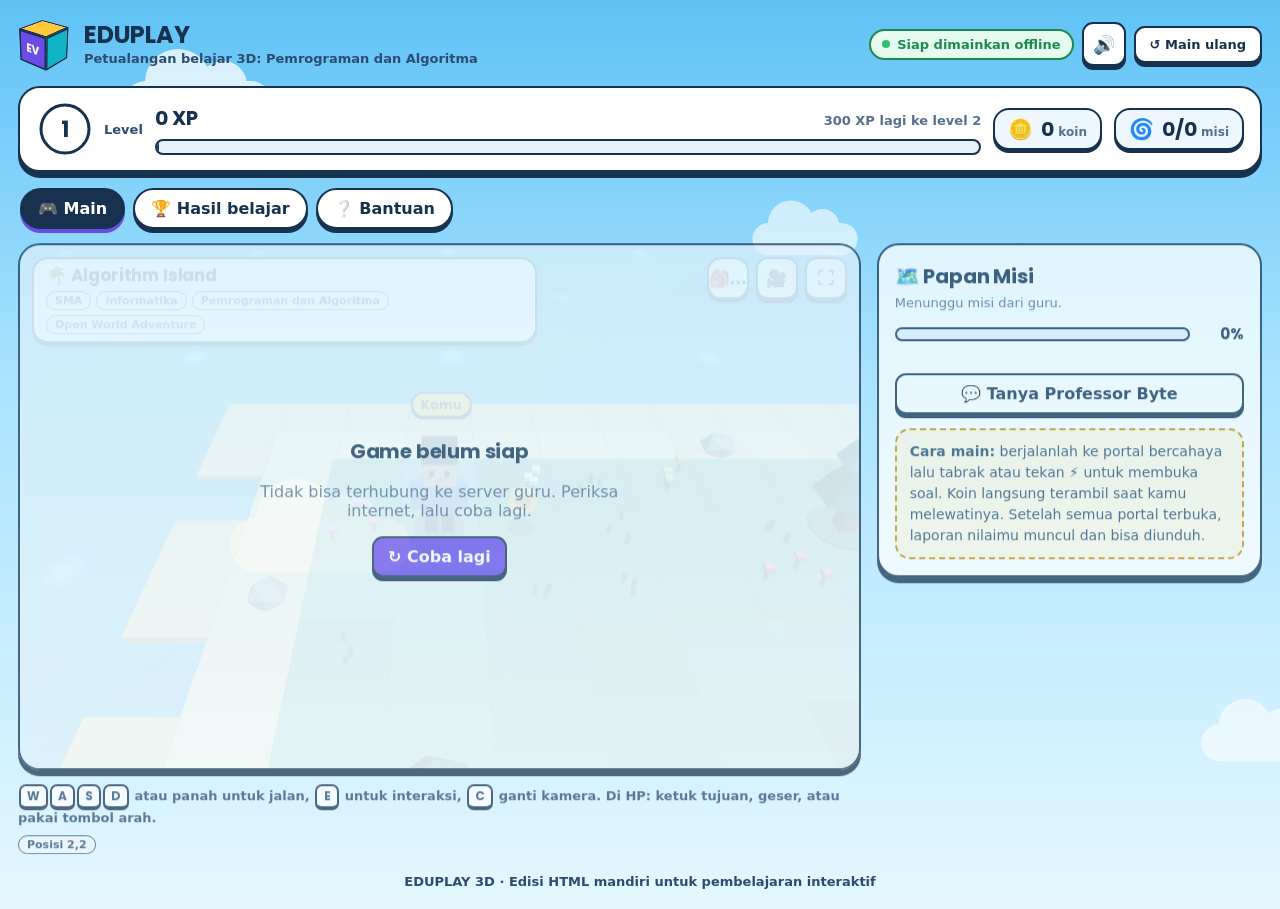
==== commit a822a733: "Update print statement from 'Hello' to 'Goodbye'" ====
--- a/index.html
+++ b/index.html
@@ -4,9 +4,10 @@
 <meta charset="utf-8">
 <meta name="viewport" content="width=device-width,initial-scale=1">
 <meta name="theme-color" content="#6cc8f7">
-<title>EDUVERSE AI | Learning Adventure 3D</title>
+<title>EDUPLAY | Petualangan Belajar 3D</title>
+<link rel="icon" href="data:image/svg+xml,%3Csvg xmlns=%22http://www.w3.org/2000/svg%22 viewBox=%220 0 100 100%22%3E%3Crect width=%22100%22 height=%22100%22 rx=%2224%22 fill=%22%236b4ce6%22/%3E%3Ctext x=%2250%22 y=%2266%22 font-size=%2248%22 text-anchor=%22middle%22 fill=%22white%22 font-family=%22sans-serif%22 font-weight=%22700%22%3EEP%3C/text%3E%3C/svg%3E">
 <style>
-@font-face{font-family:"EV Display";src:url([data-uri]) format("woff");font-weight:700;font-display:swap}
+@font-face{font-family:"EV Display";src:url([data-uri]) format("woff");font-weight:700;font-display:swap}
 :root{
  --ink:#17324f;--ink2:#2c4c70;--muted:#56708f;--paper:#fff;--paper2:#eef7ff;--line:#c9dcef;
  --grape:#6b4ce6;--grape-d:#4630ad;--lagoon:#11b3c6;--lagoon-d:#0a8292;--sun:#ffc83d;--sun-d:#c98e0b;
@@ -328,6 +329,41 @@
 .stage.full .ov.bottombar{padding-bottom:max(14px,env(safe-area-inset-bottom));padding-left:max(12px,env(safe-area-inset-left));padding-right:max(12px,env(safe-area-inset-right))}
 html:fullscreen,html:-webkit-full-screen{background:#5fc2f5}
 @media(max-width:600px){.avgrid{gap:6px}.avtile{font-size:10px}.stage.full .worldchip{max-width:64%}}
+/* ===== Paket tema perangkat ajar ===== */
+.pkfilter{display:flex;flex-wrap:wrap;align-items:center;gap:8px 10px;margin:4px 0 12px}
+.pkseg{display:flex;gap:4px;background:var(--paper2);border:2px solid var(--ink);border-radius:14px;padding:4px}
+.pkseg button{box-shadow:none;border:2px solid transparent;background:transparent;border-radius:10px;padding:6px 10px;font-size:13px}
+.pkseg button.on{background:var(--ink);color:#fff;border-color:var(--ink)}
+.pkseg button:active:not(:disabled){transform:none}
+.pkgrid{display:grid;grid-template-columns:repeat(auto-fill,minmax(210px,1fr));gap:12px;max-height:620px;overflow:auto;padding:2px 4px 6px 2px}
+.pkcard{border:2.5px solid var(--ink);border-radius:var(--r-md);background:#fff;overflow:hidden;display:flex;flex-direction:column;box-shadow:0 4px 0 var(--ink)}
+.pkcard.picked{outline:3px solid var(--grape);outline-offset:2px}
+.pkband{height:64px;position:relative;border-bottom:2.5px solid var(--ink)}
+.pkemo{position:absolute;left:10px;bottom:6px;font-size:30px;filter:drop-shadow(0 2px 0 rgba(0,0,0,.25))}
+.pklv{position:absolute;right:8px;top:8px;font:700 11px var(--display);background:#ffffffe8;border:1.5px solid var(--ink);border-radius:20px;padding:2px 8px}
+.pkbody{padding:10px 11px 11px;display:flex;flex-direction:column;gap:3px;flex:1}
+.pkbab{margin:0;font-size:11.5px;font-weight:800;color:var(--muted)}
+.pkbody h4{margin:0;font:700 16px/1.25 var(--display)}
+.pkjudul{margin:0 0 4px;font-size:13px;line-height:1.4;color:var(--ink2)}
+.pksoal{font-size:12.5px;margin-top:auto}
+.pksoal summary{cursor:pointer;font-weight:800;color:var(--grape-d);padding:3px 0}
+.pksoal ol{margin:6px 0 4px;padding-left:20px;max-height:220px;overflow:auto;line-height:1.45}
+.pksoal li{margin-bottom:5px}.pksoal li b{color:var(--leaf-d);font-weight:700}
+.pkact{display:flex;flex-wrap:wrap;gap:6px;align-items:center;margin-top:6px}
+.pkact button{padding:6px 10px;font-size:12.5px;box-shadow:0 3px 0 var(--ink)}
+.pkchk{display:flex;align-items:center;gap:4px;font-size:12.5px;font-weight:700;cursor:pointer;margin-left:auto}
+.pkbar{position:sticky;bottom:0;display:flex;flex-wrap:wrap;align-items:center;gap:8px;margin-top:10px;padding:10px 12px;border:2.5px solid var(--ink);border-radius:var(--r-md);background:#f3efff}
+.pkbar span{font-weight:800;font-size:13px;flex:1;min-width:160px}
+.story{margin:6px 0 0;font-size:13px;line-height:1.5;color:var(--ink2);max-width:72ch}
+.tag.lv{background:#fff6d6;border-color:var(--sun-d);color:#7a5600}
+.tag.lv-penantang{background:#ffe9e0;border-color:#d9714a;color:#8a3a1c}
+.tag.lv-ahli{background:#e6e8ff;border-color:#4b4fb0;color:#2a2d7a}
+@media(max-width:600px){.tags .tag.lv{display:inline-block}}
+#answerList button.elim{opacity:.35;text-decoration:line-through}
+/* suasana kelas XII: langit malam berbintang */
+.stage.night{background:radial-gradient(1.5px 1.5px at 12% 18%,#fff 60%,transparent),radial-gradient(1px 1px at 28% 8%,#fff 60%,transparent),radial-gradient(1.5px 1.5px at 46% 22%,#fff 60%,transparent),radial-gradient(1px 1px at 63% 12%,#fff 60%,transparent),radial-gradient(1.5px 1.5px at 78% 26%,#fff 60%,transparent),radial-gradient(1px 1px at 90% 9%,#fff 60%,transparent),radial-gradient(1px 1px at 35% 30%,#ffffffb0 60%,transparent),radial-gradient(1px 1px at 70% 34%,#ffffffb0 60%,transparent),linear-gradient(180deg,var(--skyTop),var(--skyBot))}
+@media(max-width:600px){.story{display:none}}
+@media(max-width:600px){.pkgrid{max-height:none;overflow:visible}}
 </style>
 <!--EV:/HEAD--></head>
 <body><!--EV:BODY-->
@@ -336,7 +372,7 @@
 <header class="top">
  <div class="brand">
   <div class="cubebox" aria-hidden="true"><div class="cube"><i class="fa">EV</i><i class="fb"></i><i class="fc"></i><i class="fd"></i><i class="fe"></i></div></div>
-  <div><h1>EDUVERSE AI</h1><p>Petualangan belajar 3D</p></div>
+  <div><h1>EDUPLAY</h1><p>Petualangan belajar 3D</p></div>
  </div>
  <div class="topactions">
   <span class="status">Siap dimainkan offline</span>
@@ -375,9 +411,9 @@
     <canvas id="world" aria-label="Dunia permainan 3D" tabindex="0"></canvas>
     <div class="labels" id="labels"></div>
     <div class="nogl">Perangkat ini belum mendukung WebGL untuk tampilan 3D. Kamu tetap bisa mengerjakan misi lewat tombol di Papan Misi.</div>
-    <div class="notready"><div class="box"><h3>Game belum siap</h3><p class="muted" id="notReadyText">Dunia ini butuh minimal 15 misi yang lengkap.</p><button class="primary" id="toStudio">🧰 Buka Teacher Studio</button></div></div>
+    <div class="notready"><div class="box"><h3 id="notReadyTitle">Game belum siap</h3><p class="muted" id="notReadyText">Dunia ini butuh minimal 15 misi yang lengkap.</p><button class="primary" id="toStudio">🧰 Buka Teacher Studio</button><button class="primary" id="retryLoad" hidden>↻ Coba lagi</button></div></div>
     <div class="ov topbar">
-     <div class="worldchip"><h2 id="worldName">🌴 Algorithm Island</h2><div class="tags" id="worldMeta"></div><div class="minihud" id="miniHud"></div></div>
+     <div class="worldchip"><h2 id="worldName">🌴 Algorithm Island</h2><div class="tags" id="worldMeta"></div><p class="story" id="worldStory" hidden></p><div class="minihud" id="miniHud"></div></div>
      <div class="stagebtns">
       <button class="stuchip" id="stuChip" aria-label="Ubah nama pemain">👤 Pemain</button>
       <button id="camBtn" aria-label="Ganti sudut kamera" title="Kamera">🎥</button>
@@ -413,7 +449,7 @@
   <div class="card panel">
    <h2>🧰 Teacher Studio</h2><p class="small muted" style="margin-top:0">Atur identitas permainan, lalu pilih cara membuat misi. Satu dunia butuh minimal 15 misi.</p>
    <div class="two">
-    <div class="field"><label for="grade">Jenjang</label><select id="grade"><option>SD</option><option>SMP</option><option selected>SMA</option><option>SMK</option><option>Perguruan Tinggi</option></select></div>
+    <div class="field"><label for="grade">Jenjang / kelas</label><select id="grade"><option>SD</option><option>SMP</option><option selected>SMA</option><option>SMA Kelas X</option><option>SMA Kelas XI</option><option>SMA Kelas XII</option><option>SMK</option><option>SMK Kelas X</option><option>SMK Kelas XI</option><option>SMK Kelas XII</option><option>Perguruan Tinggi</option></select></div>
     <div class="field"><label for="subject">Mata pelajaran</label><input id="subject" value="Informatika"></div>
    </div>
    <div class="two">
@@ -422,7 +458,7 @@
    </div>
    <div class="field"><label for="genre">Genre permainan</label><select id="genre"><option>Open World Adventure</option><option>Escape Room</option><option>Obby Challenge</option><option>Roleplay Simulator</option><option>Treasure Hunt</option></select></div>
    <div class="field"><label>Cara membuat misi</label>
-    <div class="seg" role="tablist"><button data-mode="auto" class="on" role="tab">✦ Otomatis dari materi</button><button data-mode="manual" role="tab">✍️ Manual</button></div>
+    <div class="seg" role="tablist"><button data-mode="auto" class="on" role="tab">✦ Otomatis dari materi</button><button data-mode="manual" role="tab">✍️ Manual</button><button data-mode="paket" role="tab">📚 Paket perangkat ajar</button></div>
    </div>
 
    <div id="modeAuto">
@@ -453,6 +489,17 @@
      <button id="exportMissions">💾 Simpan misi ke Excel</button>
     </div>
     <input type="file" id="importInput" hidden accept=".xlsx,.csv,.tsv,.txt,.ods">
+   </div>
+
+   <div id="modePaket" hidden>
+    <p class="small" style="margin-top:0;line-height:1.55">Dunia siap pakai yang disusun dari perangkat ajar Informatika dan KKA kelas X–XII. Soal diambil dari instrumen asesmen dan bahan ajar setiap bab, lengkap dengan kunci, pembahasan, dan kode TP. Suasana dunia mengikuti kelas: X siang dengan bantuan, XI senja, XII malam.</p>
+    <div class="pkfilter">
+     <div class="pkseg" role="group" aria-label="Mata pelajaran"><button data-pk-mapel="Semua" class="on">Semua mapel</button><button data-pk-mapel="Informatika">Informatika</button><button data-pk-mapel="KKA">KKA</button></div>
+     <div class="pkseg" role="group" aria-label="Kelas"><button data-pk-kelas="Semua" class="on">Semua kelas</button><button data-pk-kelas="X">X</button><button data-pk-kelas="XI">XI</button><button data-pk-kelas="XII">XII</button></div>
+     <span class="small muted" id="pkCount"></span>
+    </div>
+    <div class="pkgrid" id="pkGrid"></div>
+    <div class="pkbar" id="pkBar" hidden><span id="pkSel"></span><button class="primary" id="pkMerge">Gabungkan jadi satu dunia</button><button id="pkClear">Batal pilih</button></div>
    </div>
 
    <div class="ready" id="readyBox"><div class="row"><span id="readyText">Misi siap: 0 dari minimal 15</span><span class="badge" id="readyBadge">Belum siap</span></div><div class="progress"><div id="readyBar"></div></div></div>
@@ -492,7 +539,7 @@
     <div class="sendline" id="sheetStatus">Belum terhubung. Hasil tetap bisa diunduh sebagai file Excel.</div>
     <details class="steps"><summary>Cara menghubungkan Google Sheets (sekali saja)</summary>
      <ol>
-      <li>Buat Google Sheet baru, misalnya "Hasil EDUVERSE".</li>
+      <li>Buat Google Sheet baru, misalnya "Hasil EDUPLAY".</li>
       <li>Buka menu <b>Ekstensi → Apps Script</b>.</li>
       <li>Hapus isi editor, tempel kode di bawah, lalu simpan.</li>
       <li>Klik <b>Terapkan → Deployment baru</b>, pilih jenis <b>Aplikasi web</b>. Jalankan sebagai: <b>Saya</b>. Yang memiliki akses: <b>Siapa saja</b>.</li>
@@ -504,6 +551,18 @@
     </details>
    </div>
    <div>
+    <div id="srvBox">
+     <h3 class="sub2">🔗 Link siswa tetap (tanpa unduh ulang)</h3>
+     <p class="small muted" style="margin-top:0">Misi disimpan di Google Sheet Anda (sheet <b>Misi</b>). Siswa cukup membuka satu link. Setiap kali Anda menerbitkan, misi di link itu ikut berubah. Butuh kode Apps Script <b>versi 3</b> dan <b>KUNCI_GURU</b> yang sudah Anda ganti di kode itu.</p>
+     <div class="field"><label for="teacherKey">Kunci guru (sama dengan KUNCI_GURU di Apps Script)</label><input id="teacherKey" type="password" autocomplete="off"></div>
+     <div class="actions"><button class="primary" id="srvPublish">🌐 Terbitkan misi ke link siswa</button><button id="srvPull">📥 Ambil misi dari spreadsheet</button></div>
+     <div class="sendline" id="srvStatus">Isi URL Apps Script di kolom kiri dan kunci guru, lalu terbitkan.</div>
+     <div id="srvLinkRow" hidden style="margin-top:10px"><label for="studentLink">Link siswa (bagikan ini)</label><div class="urlrow"><input id="studentLink" readonly><button id="copyLink">📋 Salin</button></div>
+      <p class="small muted" style="margin:8px 0 0">Pintu guru (jangan dibagikan): <b id="teacherLink"></b></p>
+      <div class="hint small" id="cfgHint" hidden style="margin-top:10px">Supaya <b>link utama tanpa ?g=</b> langsung menjadi link siswa, buat file <b>config.json</b> di repo GitHub (Add file → Create new file) berisi:<pre class="code" id="cfgJson" style="max-height:none;white-space:pre-wrap;word-break:break-all"></pre></div>
+     </div>
+     <hr style="border:0;border-top:2px dashed var(--line);margin:16px 0">
+    </div>
     <div id="onlineBox" hidden>
      <h3 class="sub2">🌐 Link online</h3>
      <p class="small muted" style="margin-top:0">Halaman ini adalah link online. Setelah misi siap, terbitkan supaya siswa yang membuka link yang sama langsung memainkan misi ini.</p>
@@ -565,19 +624,20 @@
 </section>
 
 <section class="view" id="view-help">
- <div class="card panel"><h2>❔ Cara bermain EDUVERSE AI</h2>
+ <div class="card panel"><h2>❔ Cara bermain EDUPLAY</h2>
   <div class="helpgrid">
    <div class="helpitem"><h3>⌨️ Di komputer</h3><p><kbd>W</kbd><kbd>A</kbd><kbd>S</kbd><kbd>D</kbd> atau tombol panah untuk berjalan. <kbd>E</kbd> atau <kbd>Enter</kbd> untuk interaksi, <kbd>C</kbd> untuk ganti kamera. Saat soal terbuka, tekan <kbd>A</kbd>–<kbd>D</kbd> untuk menjawab.</p></div>
    <div class="helpitem"><h3>📱 Di HP / tablet</h3><p>Ketuk petak atau portal untuk berjalan otomatis. Bisa juga geser layar, atau tahan tombol arah. Tombol ⛶ membuat dunia memenuhi layar.</p></div>
    <div class="helpitem"><h3>🎯 Tujuan dan nilai</h3><p>Buka semua portal dengan menjawab soal. Nilai dihitung dari soal yang benar pada percobaan pertama. Koin (+10 XP) dan peti harta (+50 XP) menambah XP, bukan nilai.</p></div>
-   <div class="helpitem teacher-help"><h3>🧑‍🏫 Membuat misi</h3><p>Mode otomatis: unggah file, tempel link, atau tempel teks, lalu pilih jumlah misi (15–30). Mode manual: tulis di Mission Editor atau impor dari template Excel. Periksa soal sebelum dipakai di kelas.</p></div>
+   <div class="helpitem teacher-help"><h3>🧑‍🏫 Membuat misi</h3><p>Mode otomatis: unggah file, tempel link, atau tempel teks, lalu pilih jumlah misi (15–30). Mode manual: tulis di Mission Editor atau impor dari template Excel. Mode paket perangkat ajar: pilih salah satu dari 36 dunia Informatika dan KKA kelas X–XII, atau gabungkan beberapa bab. Periksa soal sebelum dipakai di kelas.</p></div>
+   <div class="helpitem"><h3>🌗 Suasana sesuai kelas</h3><p>Kelas X bermain di dunia siang dan mendapat bantuan: setelah jawaban salah, satu pilihan salah lain disingkirkan. Kelas XI bermain saat senja, kelas XII saat malam, tanpa bantuan. Nilai tetap dihitung dari jawaban benar pada percobaan pertama.</p></div>
    <div class="helpitem teacher-help"><h3>📊 Hasil ke spreadsheet</h3><p>Di akhir permainan muncul laporan nilai yang bisa diunduh sebagai Excel. Jika URL Apps Script diisi, hasil juga terkirim otomatis ke Google Sheets guru.</p></div>
    <div class="helpitem"><h3>🌐 Butuh internet untuk</h3><p>Mengambil materi dari link, membaca foto/scan lewat OCR, dan mengirim hasil ke Google Sheets. Bermain, membaca PDF/Word/PowerPoint/Excel, dan mengunduh Excel bisa offline.</p></div>
   </div>
  </div>
 </section>
 </main>
-<div class="footer">EDUVERSE AI 3D · Edisi HTML mandiri untuk pembelajaran interaktif</div>
+<div class="footer">EDUPLAY 3D · Edisi HTML mandiri untuk pembelajaran interaktif</div>
 </div>
 
 <div class="modal" id="quizModal" role="dialog" aria-modal="true" aria-labelledby="quizTitle">
@@ -793,8 +853,29 @@
 science:{name:'Science World',emoji:'🔬',ground:'#86c79a',ground2:'#78ba8c',path:'#e6e9c9',dirt:'#7d6a52',tree:'#2f7e53',leaf2:'#47a36b',trunk:'#7a5236',building:'#eef2f3',roof:'#3f9fc9',window:'#7af0ff',portal:'#a77bff',skyTop:'#62bdea',sky:'#c8eeff',water:'#3aa5d6',sand:'#eee6c2',sand2:'#ddd1a4'},
 math:{name:'Math Kingdom',emoji:'📐',ground:'#b4a1e0',ground2:'#a693d6',path:'#f1dcb3',dirt:'#7d6290',tree:'#4a8a5f',leaf2:'#62aa76',trunk:'#7a5236',building:'#7d66b8',roof:'#f2b33d',window:'#ffe48a',portal:'#ffd34b',skyTop:'#8f86e6',sky:'#e1dcff',water:'#5b8fe0',sand:'#f3e3c0',sand2:'#e3cfa3'},
 history:{name:'Ancient Kingdom',emoji:'🏛️',ground:'#cdb27f',ground2:'#c0a572',path:'#ecd8ad',dirt:'#8d6a46',tree:'#6f8a45',leaf2:'#8aa65a',trunk:'#6e4b31',building:'#a5805a',roof:'#7a4b33',window:'#ffd27a',portal:'#ff9f43',skyTop:'#f0a56e',sky:'#ffe7c6',water:'#3b9cc4',sand:'#f2dcae',sand2:'#e0c590'},
-language:{name:'Language City',emoji:'🗣️',ground:'#86c4a6',ground2:'#78b798',path:'#e7d8a9',dirt:'#82684c',tree:'#3a8256',leaf2:'#50a06c',trunk:'#7a5236',building:'#6b86b0',roof:'#e2675a',window:'#fff1a8',portal:'#ff6fae',skyTop:'#6cc2ee',sky:'#d0f0ff',water:'#2f9fd2',sand:'#f2e1b0',sand2:'#e1cb94'}
+language:{name:'Language City',emoji:'🗣️',ground:'#86c4a6',ground2:'#78b798',path:'#e7d8a9',dirt:'#82684c',tree:'#3a8256',leaf2:'#50a06c',trunk:'#7a5236',building:'#6b86b0',roof:'#e2675a',window:'#fff1a8',portal:'#ff6fae',skyTop:'#6cc2ee',sky:'#d0f0ff',water:'#2f9fd2',sand:'#f2e1b0',sand2:'#e1cb94'},
+fakta:{name:'Kota Detektif Fakta',emoji:'🕵️',ground:'#c9b58f',ground2:'#bfa982',path:'#efe3c4',dirt:'#7a5f42',tree:'#5f7d4a',leaf2:'#7a9a5c',trunk:'#6e4b31',building:'#8a7a6a',roof:'#3d3a4a',window:'#ffe39a',portal:'#ff7a59',skyTop:'#9fb7c9',sky:'#f1e6cf',water:'#5d8fa8',sand:'#ead9b4',sand2:'#d9c39a',deco:'round',roofStyle:'pyr'},
+kantor:{name:'Menara Kantor Digital',emoji:'🗂️',ground:'#a9c7b5',ground2:'#9dbcaa',path:'#e9edf2',dirt:'#6f7a86',tree:'#3d8a6a',leaf2:'#58a882',trunk:'#6e5a48',building:'#d9e2ec',roof:'#4b6cb7',window:'#8fd3ff',portal:'#3aa0ff',skyTop:'#7cc0f0',sky:'#e3f3ff',water:'#3f9bd6',sand:'#eceff3',sand2:'#d6dce4',deco:'round',roofStyle:'flat'},
+benteng:{name:'Benteng Siber',emoji:'🛡️',ground:'#4f7b78',ground2:'#48726f',path:'#a9bcc0',dirt:'#3a3f4a',tree:'#1f4f5a',leaf2:'#2c6d78',trunk:'#4a3a33',building:'#5d6782',roof:'#2a3047',window:'#4dfcff',portal:'#00e5ff',skyTop:'#3d6ea8',sky:'#a9d6e8',water:'#1d6d8a',sand:'#b7c4c8',sand2:'#9aaab0',deco:'pylon',roofStyle:'pyr'},
+studio:{name:'Studio Kreator',emoji:'🎬',ground:'#e3a7c2',ground2:'#d99ab8',path:'#fbe7d0',dirt:'#7b4f6a',tree:'#7a4fb5',leaf2:'#9d6ad6',trunk:'#6e4b31',building:'#ffd1dc',roof:'#ff5d8f',window:'#fff3a8',portal:'#ff4fa3',skyTop:'#ff9ec7',sky:'#ffe6f1',water:'#58a6e8',sand:'#fbe4cf',sand2:'#efcfb3',deco:'round',roofStyle:'dome'},
+labirin:{name:'Labirin Algoritma',emoji:'🧩',ground:'#6fae5c',ground2:'#64a252',path:'#d7d0bd',dirt:'#6b5a46',tree:'#2e6b35',leaf2:'#3f8a45',trunk:'#6e4b31',building:'#b9b1a1',roof:'#5b6f8f',window:'#ffe08a',portal:'#7ad3ff',skyTop:'#6cc3e8',sky:'#d8f1ff',water:'#3a9fcf',sand:'#e7dcc2',sand2:'#d4c6a4',deco:'hedge',roofStyle:'pyr'},
+mesin:{name:'Pabrik Mesin',emoji:'⚙️',ground:'#b9a68c',ground2:'#ad9a80',path:'#d8d2c6',dirt:'#5e4a3a',tree:'#6b7b4a',leaf2:'#859a5c',trunk:'#5a4535',building:'#8c96a3',roof:'#e07a2f',window:'#ffd36b',portal:'#ffb02e',skyTop:'#9bb6cf',sky:'#eadfcf',water:'#4e8fb0',sand:'#ddd0bb',sand2:'#cbbca2',deco:'server',roofStyle:'flat'},
+jaringan:{name:'Kepulauan Jaringan',emoji:'🛰️',ground:'#7ccf9a',ground2:'#6fc28c',path:'#f1e3b8',dirt:'#7a5a3a',tree:'#2f8f6a',leaf2:'#45b083',trunk:'#7a5236',building:'#e8f0f7',roof:'#2f6fd6',window:'#7af0ff',portal:'#2ee6c8',skyTop:'#4fb3f0',sky:'#c9efff',water:'#1f8fd6',sand:'#f6e7b8',sand2:'#ead39a',deco:'pylon',roofStyle:'dome'},
+data:{name:'Observatorium Data',emoji:'📊',ground:'#8fb3c9',ground2:'#83a7bd',path:'#e9e4f5',dirt:'#5a5a7a',tree:'#4a6fa5',leaf2:'#6a8fc8',trunk:'#5a4a42',building:'#e7e3f4',roof:'#6b4ce6',window:'#9ff2ff',portal:'#8f7bff',skyTop:'#7a8fe0',sky:'#e4e6ff',water:'#4a78c9',sand:'#e6e2f0',sand2:'#d2cde3',deco:'crystal',roofStyle:'dome'},
+kode:{name:'Kota Kode',emoji:'💻',ground:'#4f8a6a',ground2:'#477e60',path:'#c9d8c2',dirt:'#2f3b36',tree:'#1f5f45',leaf2:'#2c7d5b',trunk:'#3e3a32',building:'#33454e',roof:'#1b262c',window:'#5dff8a',portal:'#39ff88',skyTop:'#3a6f8f',sky:'#bfe5d6',water:'#2a7f8f',sand:'#c9d3c4',sand2:'#adbaa7',deco:'server',roofStyle:'flat'},
+pasar:{name:'Pasar Nusantara',emoji:'🧺',ground:'#d8b36a',ground2:'#cfa95f',path:'#f3e2bf',dirt:'#8a5a35',tree:'#4f8a3a',leaf2:'#6aa84f',trunk:'#7a5236',building:'#f2c38a',roof:'#d9483b',window:'#fff0b0',portal:'#ff9f1c',skyTop:'#7cc6ef',sky:'#fff1d6',water:'#3ba3d0',sand:'#f5e2b8',sand2:'#e7cd96',deco:'mix',roofStyle:'pyr'},
+desa:{name:'Desa Solusi',emoji:'🏡',ground:'#9fcf5f',ground2:'#93c454',path:'#e6d29f',dirt:'#7a5a35',tree:'#3f8f3a',leaf2:'#5aae4a',trunk:'#7a5236',building:'#c79a6b',roof:'#a84a32',window:'#ffe08a',portal:'#ffd23f',skyTop:'#69c3f0',sky:'#e6f8ff',water:'#3aa6d8',sand:'#efe0b2',sand2:'#ddc893',deco:'mix',roofStyle:'pyr'},
+rawa:{name:'Rawa Pemburu Bug',emoji:'🐞',ground:'#6f8f4a',ground2:'#668542',path:'#b9b28a',dirt:'#4d4030',tree:'#3d5f2f',leaf2:'#58803f',trunk:'#5a4535',building:'#8a7a5a',roof:'#5a3f2a',window:'#c6ff6b',portal:'#b6ff3b',skyTop:'#7fa6a0',sky:'#dfe9d2',water:'#4f7f6a',sand:'#c8c09a',sand2:'#b2a983',deco:'mushroom',roofStyle:'pyr'},
+robot:{name:'Lembah Robot KA',emoji:'🤖',ground:'#b8c8e0',ground2:'#acbcd6',path:'#eef2f8',dirt:'#606a80',tree:'#5b7bd6',leaf2:'#7d9cf0',trunk:'#5b6170',building:'#f4f6fb',roof:'#7b5be0',window:'#7af0ff',portal:'#b06bff',skyTop:'#86a8f0',sky:'#eef2ff',water:'#4f7fe0',sand:'#e6eaf2',sand2:'#d0d6e3',deco:'pylon',roofStyle:'dome'},
+pulau:{name:'Pulau Tropis',emoji:'🏝️',ground:'#8fd36a',ground2:'#83c85e',path:'#fbeec2',dirt:'#8a6a42',tree:'#2f9a5a',leaf2:'#4ab873',trunk:'#8a6040',building:'#fff1d6',roof:'#ff7a59',window:'#fff3a8',portal:'#2ee6c8',skyTop:'#3fb6f2',sky:'#d4f6ff',water:'#12a6d9',sand:'#fbe9b5',sand2:'#f0d792',deco:'palm',roofStyle:'pyr'},
+kota:{name:'Kota Pintar',emoji:'🏙️',ground:'#9fb7a8',ground2:'#93ab9c',path:'#dfe4e8',dirt:'#5a6470',tree:'#3f8f6a',leaf2:'#58a882',trunk:'#6e5a48',building:'#5f7fb0',roof:'#2b3a63',window:'#ffe066',portal:'#3df5c8',skyTop:'#5fb0ea',sky:'#d6efff',water:'#2f8fd2',sand:'#dfe3e6',sand2:'#c6ccd2',deco:'pylon',roofStyle:'flat'},
+etika:{name:'Balai Etika',emoji:'⚖️',ground:'#c9d6b8',ground2:'#bfccad',path:'#f4efe2',dirt:'#7a6a55',tree:'#5a8a5a',leaf2:'#78a875',trunk:'#6e5a48',building:'#f3efe6',roof:'#c9a227',window:'#fff3c4',portal:'#ffd34b',skyTop:'#9ec5e8',sky:'#f6f1e3',water:'#4f9fc9',sand:'#efe7d3',sand2:'#ddd2b8',deco:'round',roofStyle:'dome'},
+antariksa:{name:'Stasiun Antariksa',emoji:'🚀',ground:'#9a9cb5',ground2:'#8e90aa',path:'#d8d8e8',dirt:'#4a4a62',tree:'#6a5acd',leaf2:'#8f7bff',trunk:'#4a4a62',building:'#e6e8f2',roof:'#3a3f6b',window:'#8ff7ff',portal:'#ff6fd8',skyTop:'#3b3f8f',sky:'#c9c9f0',water:'#5a5ad0',sand:'#c7c8d8',sand2:'#adafc4',deco:'crystal',roofStyle:'dome'}
 };
+/* tingkat kelas: suasana, bantuan, dan label */
+const LEVELS={0:{key:'standar',name:'Standar',icon:'☀️',time:'day',help:false},1:{key:'penjelajah',name:'Penjelajah',icon:'☀️',time:'day',help:true},2:{key:'penantang',name:'Penantang',icon:'🌇',time:'dusk',help:false},3:{key:'ahli',name:'Ahli',icon:'🌙',time:'night',help:false}};
+function gradeLevel(g){g=String(g||'');if(/\bXII\b/.test(g)||/perguruan/i.test(g))return 3;if(/\bXI\b/.test(g))return 2;if(/\bX\b/.test(g)||/^S[DM]P?\b|^SD|^SMP/i.test(g))return 1;return 0}
+function gradeLabel(g){const m=String(g||'').match(/\b(XII|XI|X)\b/);return m?'Kelas '+m[1]:String(g||'')}
 function autoTheme(subject){const s=subject.toLowerCase();if(/matematika|math/.test(s))return'math';if(/ipa|biologi|fisika|kimia|sains|science|ipas/.test(s))return'science';if(/inggris|english|bahasa/.test(s))return'language';if(/sejarah|ips|geografi|sosiologi|pkn|pancasila/.test(s))return'history';if(/kka|kecerdasan|artifisial|koding|informatika|tik/.test(s))return'cyber';return'forest'}
 
 /* ================= PETA 22×14 ================= */
@@ -807,13 +888,16 @@
 function refreshSpots(){const n=Math.max(1,missions.length);SPOTS=missions.map((_,i)=>TOUR[Math.min(TOUR.length-1,Math.floor(i*TOUR.length/n))])}
 
 /* ================= KONFIG TERTANAM (file siswa) ================= */
+const QS=new URLSearchParams(location.search),GID=(QS.get('g')||'').trim(),TEACHER_ENTRY=QS.has('guru')||/^#guru$/i.test(location.hash),WEB=/^https?:$/.test(location.protocol);
+const SERVER=/^[\w-]{20,}$/.test(GID),SERVER_URL=SERVER?'https://script.google.com/macros/s/'+GID+'/exec':'',SRV_CACHE='eduverse-srv-'+GID;
 let CFG={};try{CFG=unpackCfg($('ev-config').textContent)||{}}catch(e){CFG={}}
+if(SERVER){try{CFG=JSON.parse(localStorage.getItem(SRV_CACHE)||'null')||{}}catch(e){CFG={}}}
 const EMBED=!!CFG.id;
 const detectOnline=()=>{try{return !!(window.claude&&typeof window.claude.use==='function')}catch(e){return false}};
 let ONLINE=detectOnline(),OWNER=false;
-const isStudent=()=>ONLINE?!OWNER:EMBED;
-const SAVE_KEY=EMBED?'eduverse-save-v2-'+CFG.id:'eduverse-save-v2';
-const HIST_KEY=EMBED?'eduverse-history-'+CFG.id:'eduverse-history-v1';
+const isStudent=()=>SERVER?true:ONLINE?!OWNER:EMBED;
+const SAVE_KEY=EMBED?'eduverse-save-v2-'+CFG.id:SERVER?'eduverse-srv-wait':'eduverse-save-v2';
+const HIST_KEY=EMBED?'eduverse-history-'+CFG.id:SERVER?'eduverse-srv-wait-h':'eduverse-history-v1';
 
 /* ================= STATE ================= */
 const clone=x=>JSON.parse(JSON.stringify(x));
@@ -826,20 +910,21 @@
 
 function save(){try{localStorage.setItem(SAVE_KEY,JSON.stringify({v:2,configId:CFG.id||'',missions:EMBED?[]:missions,completed,wrongs,xp,coins,right,wrong,steps,player,collected:[...collected],chest,avatarId,theme,worldTitle,library,camMode,student,startedAt,finishedAt,finished,mode,autoCount,sheetUrl,askName,subject:$('subject').value,topic:$('topic').value,grade:$('grade').value,genre:$('genre').value}))}catch(e){}if(ONLINE&&OWNER)saveDraft()}
 function saveHistory(){try{localStorage.setItem(HIST_KEY,JSON.stringify(history.slice(-500)))}catch(e){}}
-function applyConfig(c){if(Array.isArray(c.missions)&&c.missions.length)missions=c.missions.slice(0,MAXM).map(fixMission);['subject','topic','grade','genre'].forEach(k=>{if(c[k])$(k).value=c[k]});if(palettes[c.theme])theme=c.theme;if(c.worldTitle)worldTitle=c.worldTitle;sheetUrl=c.sheetUrl||'';askName=c.askName!==false}
+function applyConfig(c){if(Array.isArray(c.missions)&&c.missions.length)missions=c.missions.slice(0,MAXM).map(fixMission);['subject','topic','grade','genre'].forEach(k=>{if(c[k])setField(k,c[k])});if(palettes[c.theme])theme=c.theme;if(c.worldTitle)worldTitle=c.worldTitle;sheetUrl=SERVER?SERVER_URL:(c.sheetUrl||'');askName=c.askName!==false}
 function load(){let s=null;try{s=JSON.parse(localStorage.getItem(SAVE_KEY)||'null')}catch(e){}
  if(!s&&!EMBED){try{const old=JSON.parse(localStorage.getItem('eduverse-save-v1')||'null');if(old){s=old;s.v=1}}catch(e){}}
  if(EMBED)applyConfig(CFG);
  if(s){
-  if(!EMBED){if(Array.isArray(s.missions)&&s.missions.length)missions=s.missions.slice(0,MAXM).map(fixMission);if(palettes[s.theme])theme=s.theme;worldTitle=s.worldTitle||worldTitle;library=Array.isArray(s.library)?s.library:[];['subject','topic','grade','genre'].forEach(k=>{if(s[k])$(k).value=s[k]});mode=s.mode==='manual'?'manual':'auto';autoCount=+s.autoCount||15;sheetUrl=s.sheetUrl||'';askName=s.askName!==false}
+  if(!EMBED){if(Array.isArray(s.missions)&&s.missions.length)missions=s.missions.slice(0,MAXM).map(fixMission);if(palettes[s.theme])theme=s.theme;worldTitle=s.worldTitle||worldTitle;library=Array.isArray(s.library)?s.library:[];['subject','topic','grade','genre'].forEach(k=>{if(s[k])setField(k,s[k])});mode=['manual','paket'].includes(s.mode)?s.mode:'auto';autoCount=+s.autoCount||15;sheetUrl=s.sheetUrl||'';askName=s.askName!==false}
   completed=Array.isArray(s.completed)?s.completed:[];wrongs=Array.isArray(s.wrongs)?s.wrongs:[];xp=+s.xp||0;coins=+s.coins||0;right=+s.right||0;wrong=+s.wrong||0;steps=+s.steps||0;player=s.player||player;collected=new Set(s.collected||[]);chest=!!s.chest;camMode=+s.camMode||0;if(typeof s.avatarId==='string')avatarId=s.avatarId;
   if(s.student&&typeof s.student==='object')student={name:s.student.name||'',kelas:s.student.kelas||'',absen:s.student.absen||''};startedAt=+s.startedAt||0;finishedAt=+s.finishedAt||0;finished=!!s.finished;
   if(s.v===1&&!EMBED&&missions.length<MINM){const have=new Set(missions.map(m=>m.q));for(const m of packs[pickPack($('subject').value)]){if(missions.length>=MINM)break;if(!have.has(m.q))missions.push(clone(m))}setTimeout(()=>toast('Dunia lama ditambah soal dari bank supaya mencapai 15 misi.','purple'),900)}
  }
  try{history=JSON.parse(localStorage.getItem(HIST_KEY)||'[]')||[]}catch(e){history=[]}
+ if(SERVER&&!EMBED)missions=[];
  normalize()}
 function fixMission(m){m=m||{};const a=Array.isArray(m.a)?m.a.slice(0,4).map(x=>x==null?'':String(x)):['','',''];while(a.length<3)a.push('');return{title:String(m.title||'Misi'),q:String(m.q||''),a,c:Math.max(0,Math.min(a.length-1,+m.c||0)),ex:String(m.ex||''),skill:String(m.skill||''),src:m.src||'manual'}}
-function normalize(){if(!missions.length)missions=clone(packs.Informatika);completed=missions.map((_,i)=>!!completed[i]);wrongs=missions.map((_,i)=>+wrongs[i]||0);refreshSpots();player.x=Math.max(0,Math.min(COLS-1,Math.round(+player.x||0)));player.y=Math.max(0,Math.min(ROWS-1,Math.round(+player.y||0)));ensurePlayerFree()}
+function normalize(){if(!missions.length&&!SERVER)missions=clone(packs.Informatika);completed=missions.map((_,i)=>!!completed[i]);wrongs=missions.map((_,i)=>+wrongs[i]||0);refreshSpots();player.x=Math.max(0,Math.min(COLS-1,Math.round(+player.x||0)));player.y=Math.max(0,Math.min(ROWS-1,Math.round(+player.y||0)));ensurePlayerFree()}
 const missionValid=m=>!!(m&&m.q.trim()&&m.a.filter(x=>x.trim()).length>=2&&m.a[m.c]&&m.a[m.c].trim());
 const validCount=()=>missions.filter(missionValid).length;
 const gameReady=()=>missions.length>=MINM&&validCount()===missions.length;
@@ -877,7 +962,7 @@
 const fmtDur=ms=>{const s=Math.max(0,Math.round(ms/1000)),h=Math.floor(s/3600),m=Math.floor(s%3600/60),r=s%60;return h?h+':'+pad2(m)+':'+pad2(r):m+':'+pad2(r)};
 let DL;
 async function download(blob,name){if(ONLINE){if(DL===undefined){try{DL=await claude.use('downloads')}catch(e){DL=null}}if(!DL){toast('Unduhan tidak tersedia di tampilan ini. Gunakan tombol Salin.');return false}try{await DL.save({filename:name,data:blob});return true}catch(e){const c=e&&e.code;toast(c==='declined'?'Unduhan dibatalkan.':c==='rate_limited'?'Tunggu sebentar, lalu coba lagi.':'Unduhan tidak tersedia di tampilan ini.');return false}}const a=document.createElement('a');a.href=URL.createObjectURL(blob);a.download=name;document.body.appendChild(a);a.click();setTimeout(()=>{URL.revokeObjectURL(a.href);a.remove()},1500)}
-const slug=s=>(s||'').normalize('NFKD').replace(/[^\w\s-]/g,'').trim().replace(/\s+/g,'_').slice(0,40)||'EDUVERSE';
+const slug=s=>(s||'').normalize('NFKD').replace(/[^\w\s-]/g,'').trim().replace(/\s+/g,'_').slice(0,40)||'EDUPLAY';
 
 /* ================= MESIN 3D (WebGL murni) ================= */
 const canvas=$('world'),stage=$('stage');
@@ -891,17 +976,23 @@
 void main(){vec4 w=uM*vec4(aP,1.0);float s=aC.a;if(s>0.0){float h=max(w.y,0.0);w.x+=sin(uT*1.6+w.x*.8+w.z*.6)*.045*s*h;w.z+=cos(uT*1.3+w.x*.5)*.03*s*h;}
 if(uWave>0.0){w.y+=sin(uT*1.1+w.x*.9)*.05+cos(uT*.8+w.z*1.2)*.05;}
 vN=mat3(uM)*aN;vC=aC.rgb;vW=w.xyz;vD=distance(w.xyz,uEye);gl_Position=uVP*w;}`;
-const FS=`precision mediump float;varying vec3 vN,vC,vW;varying float vD;uniform vec3 uTint,uSun,uFog;uniform vec2 uFogR;uniform float uEmis,uAlpha,uTf,uWf;
+const FS=`precision mediump float;varying vec3 vN,vC,vW;varying float vD;uniform vec3 uTint,uSun,uFog,uSunC,uAmbL,uAmbH;uniform vec2 uFogR;uniform float uEmis,uAlpha,uTf,uWf;
 void main(){vec3 n=normalize(vN);float d=max(dot(n,uSun),0.0);float h=.5+.5*n.y;vec3 b=vC*uTint;
-vec3 amb=mix(vec3(.50,.47,.45),vec3(.80,.88,1.0),h);vec3 col=b*(amb*.62+vec3(1.0,.95,.86)*d*.62);
+vec3 amb=mix(uAmbL,uAmbH,h);vec3 col=b*(amb*.62+uSunC*d*.62);
 col=mix(col,b*1.25,uEmis);
 if(uWf>0.0){float sp=sin(vW.x*1.3+uTf*1.1)*sin(vW.z*1.1-uTf*.9);col+=vec3(1.0)*pow(max(sp,0.0),24.0)*.22;col=mix(col,col*vec3(.86,.95,1.05),.5+.5*sin(vW.x*.35+vW.z*.28+uTf*.6));}
 float f=smoothstep(uFogR.x,uFogR.y,vD);gl_FragColor=vec4(mix(col,uFog,f),uAlpha);}`;
 function initGL(){const sh=(t,s)=>{const o=gl.createShader(t);gl.shaderSource(o,s);gl.compileShader(o);if(!gl.getShaderParameter(o,gl.COMPILE_STATUS))throw new Error(gl.getShaderInfoLog(o));return o};
  prog=gl.createProgram();gl.attachShader(prog,sh(gl.VERTEX_SHADER,VS));gl.attachShader(prog,sh(gl.FRAGMENT_SHADER,FS));gl.linkProgram(prog);if(!gl.getProgramParameter(prog,gl.LINK_STATUS))throw new Error(gl.getProgramInfoLog(prog));gl.useProgram(prog);
- ['uM','uVP','uT','uWave','uTf','uWf','uEye','uTint','uSun','uFog','uFogR','uEmis','uAlpha'].forEach(n=>U[n]=gl.getUniformLocation(prog,n));['aP','aN','aC'].forEach(n=>{A[n]=gl.getAttribLocation(prog,n);gl.enableVertexAttribArray(A[n])});
+ ['uM','uVP','uT','uWave','uTf','uWf','uEye','uTint','uSun','uFog','uFogR','uEmis','uAlpha','uSunC','uAmbL','uAmbH'].forEach(n=>U[n]=gl.getUniformLocation(prog,n));['aP','aN','aC'].forEach(n=>{A[n]=gl.getAttribLocation(prog,n);gl.enableVertexAttribArray(A[n])});
  gl.enable(gl.DEPTH_TEST);gl.disable(gl.CULL_FACE);gl.blendFunc(gl.SRC_ALPHA,gl.ONE_MINUS_SRC_ALPHA);gl.clearColor(0,0,0,0);
- const s=[.42,1,.62],l=Math.hypot(...s);gl.uniform3f(U.uSun,s[0]/l,s[1]/l,s[2]/l)}
+ const s=[.42,1,.62],l=Math.hypot(...s);gl.uniform3f(U.uSun,s[0]/l,s[1]/l,s[2]/l);setLight('day')}
+/* suasana sesuai tingkat kelas: siang (X), senja (XI), malam (XII) */
+const LIGHTS={day:{sun:[1,.95,.86],lo:[.50,.47,.45],hi:[.80,.88,1]},dusk:{sun:[1,.74,.52],lo:[.50,.40,.44],hi:[.76,.68,.88]},night:{sun:[.42,.45,.62],lo:[.22,.23,.31],hi:[.37,.40,.55]}};
+let LIGHT='day';function setLight(t){const L=LIGHTS[t]||LIGHTS.day;if(!gl||!U.uSunC)return;gl.uniform3fv(U.uSunC,L.sun);gl.uniform3fv(U.uAmbL,L.lo);gl.uniform3fv(U.uAmbH,L.hi)}
+function mixHex(a,b,k){const x=hex(a),y=hex(b);return'#'+x.map((v,i)=>Math.round((v+(y[i]-v)*k)*255).toString(16).padStart(2,'0')).join('')}
+function worldLevel(){return LEVELS[gradeLevel($('grade').value)]||LEVELS[0]}
+function skyFor(P,t){if(t==='dusk')return[mixHex(P.skyTop,'#5a4a9a',.55),mixHex(P.sky,'#ffb487',.55)];if(t==='night')return[mixHex(P.skyTop,'#070d2b',.85),mixHex(P.sky,'#27316a',.82)];return[P.skyTop,P.sky]}
 class Geo{constructor(){this.d=[]}
  v(p,n,c,s){this.d.push(p[0],p[1],p[2],n[0],n[1],n[2],c[0],c[1],c[2],s)}
  tri(a,b,c,col,s=0,ctr){let ux=b[0]-a[0],uy=b[1]-a[1],uz=b[2]-a[2],vx=c[0]-a[0],vy=c[1]-a[1],vz=c[2]-a[2];let n=[uy*vz-uz*vy,uz*vx-ux*vz,ux*vy-uy*vx];const l=Math.hypot(...n)||1;n=n.map(x=>x/l);if(ctr){const m=[(a[0]+b[0]+c[0])/3-ctr[0],(a[1]+b[1]+c[1])/3-ctr[1],(a[2]+b[2]+c[2])/3-ctr[2]];if(m[0]*n[0]+m[1]*n[1]+m[2]*n[2]<0)n=n.map(x=>-x)}this.v(a,n,col,s);this.v(b,n,col,s);this.v(c,n,col,s)}
@@ -932,12 +1023,19 @@
  for(let z=-2;z<=ROWS+1;z++)for(let x=-2;x<=COLS+1;x++){const inner=x>=0&&z>=0&&x<COLS&&z<ROWS;if(inner)continue;const ring1=x>=-1&&z>=-1&&x<=COLS&&z<=ROWS,h=hash(x+50,z+50);
   if(ring1){g.box(x,-.42,z,1,.48,1,shade(C('sand'),.97+h*.06));if(h<.12)g.ico(x+(h-.06)*3,-.12,z,.17+h,hex('#9aa6b2'),0,.7,0)}else if(h>.3)g.box(x,-.47,z,1,.36,1,C('sand2'))}
  for(let z=ROWS+1;z<ROWS+4;z++){g.box(PCOL,-.2,z,1.1,.08,.95,hex('#a7784d'));g.box(PCOL+.45,-.4,z,.12,.5,.12,hex('#6e4b31'));g.box(PCOL-.45,-.4,z,.12,.5,.12,hex('#6e4b31'))}
- trees.forEach(([x,z],i)=>{g.cyl(x,.012,z,.42,.02,12,shade(C('ground'),.72));g.box(x,.32,z,.2,.64,.2,C('trunk'));if(i%2===0){g.cyl(x,.86,z,.48,.72,7,C('tree'),1,0);g.cyl(x,1.28,z,.36,.58,7,C('leaf2'),1,0)}else{g.ico(x,.98,z,.5,C('tree'),1,.95,1);g.ico(x+.16,1.3,z+.06,.3,C('leaf2'),1,1,1)}});
- buildings.forEach(b=>{const x=b.x,z=b.y,wc=C('building');g.box(x,.04,z,.98,.08,.98,hex('#b8c0c8'));g.box(x,.46,z,.84,.8,.84,wc);g.cyl(x,1.1,z,.7,.5,4,C('roof'),0,0,Math.PI/4);g.box(x,.28,z+.425,.26,.42,.03,hex('#3a2a20'));gw.box(x-.24,.6,z+.425,.15,.15,.03,C('window'));gw.box(x+.24,.6,z+.425,.15,.15,.03,C('window'));gw.box(x+.425,.6,z,.03,.15,.15,C('window'));
+ const deco=P.deco||'mix';trees.forEach(([x,z],i)=>{const hv=hash(x+3,z+7);g.cyl(x,.012,z,.42,.02,12,shade(C('ground'),.72));
+  if(deco==='hedge'){g.box(x,.42,z,.86,.84,.86,C('tree'),.25);g.box(x,.9,z,.62,.14,.62,C('leaf2'),.25);return}
+  if(deco==='server'){g.box(x,.55,z,.56,1.1,.5,shade(C('building'),.82));for(let k=0;k<4;k++){g.box(x,.22+k*.24,z+.255,.44,.05,.02,shade(C('roof'),.9));gw.box(x-.16+(k%2)*.08,.22+k*.24,z+.262,.06,.04,.01,C('window'))}gw.box(x,1.13,z,.5,.03,.44,C('portal'));return}
+  if(deco==='pylon'){g.box(x,.7,z,.08,1.4,.08,hex('#c9d1db'));g.box(x,.45,z,.42,.05,.05,hex('#aab4c0'),0,i);g.box(x,.85,z,.32,.05,.05,hex('#aab4c0'),0,i+1);g.cyl(x,1.46,z,.14,.06,10,hex('#d7dde5'));gw.ico(x,1.56,z,.08,C('portal'),0,1,1);g.ico(x+.3,.22,z-.2,.2,C('tree'),1,.8,1);return}
+  if(deco==='crystal'){g.ico(x,.12,z,.28,shade(C('dirt'),1.2),0,.5,1);const h=.7+hv*.6;gw.cyl(x,.2+h/2,z,.17,h,6,C('leaf2'),0,0,i);gw.cyl(x+.2,.12+h*.3,z+.12,.1,h*.6,6,C('portal'),0,0,i+1);gw.cyl(x-.16,.1+h*.25,z-.14,.09,h*.5,6,C('tree'),0,0,i+2);return}
+  if(deco==='mushroom'){g.cyl(x,.3,z,.1,.6,10,hex('#efe6d2'),.3);g.ico(x,.68,z,.42,C('leaf2'),.3,.5,1);for(let k=0;k<3;k++)g.ico(x+Math.cos(k*2.1)*.24,.82,z+Math.sin(k*2.1)*.24,.06,hex('#fff6dc'),.3,1,0);g.cyl(x+.28,.14,z+.18,.05,.28,8,hex('#efe6d2'));g.ico(x+.28,.32,z+.18,.16,C('tree'),.3,.55,1);return}
+  if(deco==='palm'){const lean=(hv-.5)*.5;for(let k=0;k<5;k++)g.cyl(x+lean*k*.07,.15+k*.24,z,.085-k*.008,.26,7,shade(C('trunk'),1+k*.03),.4);const tx=x+lean*.34,ty=1.32;for(let k=0;k<6;k++){const a=k/6*Math.PI*2+i;g.box(tx+Math.cos(a)*.3,ty-.08,z+Math.sin(a)*.3,.62,.05,.16,C(k%2?'tree':'leaf2'),1,-a)}g.ico(tx,ty-.12,z,.09,hex('#8a5a2a'),1,1,0);return}
+  g.box(x,.32,z,.2,.64,.2,C('trunk'));const pick=deco==='round'?1:deco==='pine'?0:i%2;if(pick===0){g.cyl(x,.86,z,.48,.72,7,C('tree'),1,0);g.cyl(x,1.28,z,.36,.58,7,C('leaf2'),1,0)}else{g.ico(x,.98,z,.5,C('tree'),1,.95,1);g.ico(x+.16,1.3,z+.06,.3,C('leaf2'),1,1,1)}});
+ buildings.forEach(b=>{const x=b.x,z=b.y,wc=C('building');g.box(x,.04,z,.98,.08,.98,hex('#b8c0c8'));g.box(x,.46,z,.84,.8,.84,wc);const rs=P.roofStyle||'pyr';if(rs==='dome'){g.ico(x,.86,z,.44,C('roof'),0,.62,1)}else if(rs==='flat'){g.box(x,.9,z,.92,.08,.92,C('roof'));g.box(x+.2,1.02,z-.2,.22,.16,.22,shade(C('roof'),1.15))}else g.cyl(x,1.1,z,.7,.5,4,C('roof'),0,0,Math.PI/4);g.box(x,.28,z+.425,.26,.42,.03,hex('#3a2a20'));gw.box(x-.24,.6,z+.425,.15,.15,.03,C('window'));gw.box(x+.24,.6,z+.425,.15,.15,.03,C('window'));gw.box(x+.425,.6,z,.03,.15,.15,C('window'));
   if(b.lab){g.box(x+.25,1.25,z-.15,.05,.6,.05,hex('#d0d6de'));gw.ico(x+.25,1.58,z-.15,.09,C('portal'),0,1,1)}else{g.box(x,.9,z+.43,.5,.12,.02,hex('#f4ead2'))}});
  STATIC=g.build();GLOW=gw.build();
- stage.style.setProperty('--skyTop',P.skyTop);stage.style.setProperty('--skyBot',P.sky);FOG=hex(P.sky);
- document.querySelector('meta[name=theme-color]').setAttribute('content',P.skyTop)}
+ const LV=worldLevel();LIGHT=LV.time;setLight(LIGHT);const [sT,sB]=skyFor(P,LIGHT);stage.style.setProperty('--skyTop',sT);stage.style.setProperty('--skyBot',sB);FOG=hex(sB);stage.classList.toggle('night',LIGHT==='night');stage.classList.toggle('dusk',LIGHT==='dusk');
+ document.querySelector('meta[name=theme-color]').setAttribute('content',sT)}
 const mpool=[];let mpi=0;const MT=()=>{if(mpi>=mpool.length)mpool.push(new Float32Array(16));return mpool[mpi++]};
 function compose(o,x,y,z,ry=0,rx=0,rz=0,sx=1,sy=sx,sz=sx){const cy=Math.cos(ry),sy_=Math.sin(ry),cx=Math.cos(rx),sx_=Math.sin(rx),cz=Math.cos(rz),sz_=Math.sin(rz);
  const a00=cy,a01=sy_*sx_,a02=sy_*cx,a10=0,a11=cx,a12=-sx_,a20=-sy_,a21=cy*sx_,a22=cy*cx;
@@ -1006,9 +1104,9 @@
 function renderAvatarThumbs(){if(!R3D)return false;const cw=canvas.width,ch=canvas.height,S=Math.min(220,cw,ch);if(S<60)return false;
  const P=new Float32Array(16),V=new Float32Array(16),PV=new Float32Array(16);persp(P,30*Math.PI/180,1,.1,50);lookAt(V,[0,1.02,2.7],[0,.64,0]);mul(PV,P,V);
  gl.uniformMatrix4fv(U.uVP,false,PV);gl.uniform3fv(U.uEye,[0,1.02,2.7]);gl.uniform2f(U.uFogR,100,200);gl.uniform1f(U.uWave,0);gl.uniform1f(U.uWf,0);
- gl.enable(gl.SCISSOR_TEST);gl.viewport(0,0,S,S);gl.scissor(0,0,S,S);let ok=0;
+ setLight('day');gl.enable(gl.SCISSOR_TEST);gl.viewport(0,0,S,S);gl.scissor(0,0,S,S);let ok=0;
  document.querySelectorAll('.avtile canvas').forEach(cv=>{const av=AVATARS.find(a=>a.id===cv.parentNode.dataset.av);if(!av)return;gl.clearColor(0,0,0,0);gl.clear(gl.COLOR_BUFFER_BIT|gl.DEPTH_BUFFER_BIT);mpi=0;curMesh=null;drawAvatar(av,0,0,0,.5,0,false,0);const x=cv.getContext('2d');x.clearRect(0,0,cv.width,cv.height);x.drawImage(canvas,0,ch-S,S,S,0,0,cv.width,cv.height);ok++});
- gl.disable(gl.SCISSOR_TEST);gl.viewport(0,0,cw,ch);return ok>0}
+ gl.disable(gl.SCISSOR_TEST);gl.viewport(0,0,cw,ch);setLight(LIGHT);return ok>0}
 function drawNPC(t){const x=NPC.x,z=NPC.y,dx=rp.x-x,dz=rp.z-z,near=Math.hypot(dx,dz)<3.2;const target=near?Math.atan2(dx,dz):Math.sin(t*.4)*.5;let d=target-npcFace;while(d>Math.PI)d-=Math.PI*2;while(d<-Math.PI)d+=Math.PI*2;npcFace+=d*.08;
  const M0=MT();compose(M0,x,Math.sin(t*1.8)*.02,z,npcFace);const part=(px,py,pz,sx,sy,sz,col,rz=0,em=0)=>{const L=MT();compose(L,px,py,pz,0,0,rz,sx,sy,sz);const W=MT();mul(W,M0,L);draw(MESH.box,W,col,em)};
  part(0,.36,0,.5,.72,.4,COL.robe);part(0,.06,0,.56,.12,.46,COL.robe2);part(0,.6,.205,.14,.3,.02,COL.gold);
@@ -1097,11 +1195,12 @@
  document.querySelectorAll('[data-quest]').forEach(b=>b.addEventListener('click',()=>openQuiz(+b.dataset.quest)));
  document.querySelectorAll('[data-go]').forEach(b=>b.addEventListener('click',()=>{if(!canPlay())return;const i=+b.dataset.go,[x,y]=SPOTS[i];walkTo({kind:'portal',i,x,y});if(innerWidth<900)stage.scrollIntoView({behavior:REDUCED?'auto':'smooth',block:'center'})}))}
 function updateHint(){const tg=currentTarget(),c=coinSpots.some((p,i)=>!collected.has(i));let msg,pr='';
- if(tg&&tg.kind==='portal'){msg='🌀 Portal '+(tg.i+1)+' ada di depanmu.';pr='Tekan ⚡ untuk membuka Portal '+(tg.i+1)}else if(tg&&tg.kind==='npc'){msg='💬 Professor Byte siap membantu.';pr='Tekan ⚡ untuk bicara dengan Professor'}else if(tg&&tg.kind==='chest'){msg='💎 Peti harta ditemukan!';pr='Tekan ⚡ untuk membuka peti'}else{const left=completed.filter(x=>!x).length;msg=left?'Masih ada '+left+' portal menunggu'+(c?', dan koin berserakan di pulau.':'.'):'Semua portal sudah terbuka. Hebat!'}
+ if(tg&&tg.kind==='portal'){msg='🌀 Portal '+(tg.i+1)+' ada di depanmu.';pr='Tekan ⚡ untuk membuka Portal '+(tg.i+1)}else if(tg&&tg.kind==='npc'){msg='💬 Professor Byte siap membantu.';pr='Tekan ⚡ untuk bicara dengan Professor'}else if(tg&&tg.kind==='chest'){msg='💎 Peti harta ditemukan!';pr='Tekan ⚡ untuk membuka peti'}else if(!missions.length){msg='Menunggu misi dari guru.'}else{const left=completed.filter(x=>!x).length;msg=left?'Masih ada '+left+' portal menunggu'+(c?', dan koin berserakan di pulau.':'.'):'Semua portal sudah terbuka. Hebat!'}
  $('gameHint').textContent=msg;const p=$('prompt');if(pr){p.textContent=pr;p.classList.remove('hide')}else p.classList.add('hide');$('interactBtn').classList.toggle('ready',!!tg);$('playerCoord').textContent='Posisi '+(player.x+1)+','+(player.y+1)}
 function renderAll(){updateStats();renderQuests();updateHint();renderStuChip()}
-function renderWorldHeader(){const P=palettes[theme]||palettes.cyber;$('worldName').textContent=(worldTitle==='Algorithm Island'?'🌴 ':P.emoji+' ')+worldTitle;$('worldMeta').innerHTML=[$('grade').value,$('subject').value,$('topic').value,$('genre').value].filter(Boolean).map(t=>`<span class="tag">${escapeHTML(t)}</span>`).join('')}
-function checkReady(){const ok=gameReady();stage.classList.toggle('blocked',!ok);if(!ok){const v=validCount();$('notReadyText').textContent=missions.length<MINM?'Dunia ini baru punya '+missions.length+' misi. Butuh minimal '+MINM+' misi.':(missions.length-v)+' misi belum lengkap (pertanyaan, minimal 2 opsi, dan kunci jawaban). Lengkapi di Mission Editor.'}$('toStudio').hidden=isStudent();return ok}
+function renderWorldHeader(){const P=palettes[theme]||palettes.cyber;$('worldName').textContent=(worldTitle==='Algorithm Island'?'🌴 ':P.emoji+' ')+worldTitle;const LV=worldLevel();$('worldMeta').innerHTML=[$('grade').value,$('subject').value,$('topic').value,$('genre').value].filter(Boolean).map(t=>`<span class="tag">${escapeHTML(t)}</span>`).join('')+(LV.key!=='standar'?`<span class="tag lv lv-${LV.key}" title="${LV.help?'Kelas X: setelah jawaban salah, satu pilihan salah lain disingkirkan.':LV.time==='night'?'Kelas XII: dunia malam tanpa bantuan.':'Kelas XI: dunia senja tanpa bantuan.'}">${LV.icon} ${LV.name}</span>`:'');const st=worldStory(),el=$('worldStory');el.textContent=st;el.hidden=!st||completed.some(Boolean)}
+let srvState='';
+function checkReady(){const ok=gameReady();stage.classList.toggle('blocked',!ok);$('retryLoad').hidden=!(SERVER&&srvState==='error');if(!ok&&SERVER&&!EMBED){$('notReadyText').textContent=srvState==='error'?srvErr:'Memuat misi dari guru...';$('toStudio').hidden=true;return ok}if(!ok){const v=validCount();$('notReadyText').textContent=missions.length<MINM?'Dunia ini baru punya '+missions.length+' misi. Butuh minimal '+MINM+' misi.':(missions.length-v)+' misi belum lengkap (pertanyaan, minimal 2 opsi, dan kunci jawaban). Lengkapi di Mission Editor.'}$('toStudio').hidden=isStudent();return ok}
 function renderStuChip(){const c=$('stuChip');c.textContent=student.name?curAvatar().emoji+' '+student.name.split(' ')[0]:curAvatar().emoji+' Isi nama';c.hidden=!askName&&!student.name}
 
 /* ================= SISWA ================= */
@@ -1119,9 +1218,9 @@
  $('quizModal').classList.add('show');document.body.classList.add('locked');setTimeout(()=>{const f=document.querySelector('[data-answer]');if(f)f.focus({preventScroll:true})},60)}
 function answer(j){if(answered)return;const m=missions[activeMission],b=document.querySelector(`[data-answer="${j}"]`);if(!m||!b||b.disabled)return;
  if(j===+m.c){answered=true;completed[activeMission]=true;addXP(100);right++;b.classList.add('correct');document.querySelectorAll('[data-answer]').forEach(x=>x.disabled=true);const f=$('quizFeedback');f.className='feedback ok';f.innerHTML='<b>✓ Benar! +100 XP.</b> '+escapeHTML(m.ex||'Jawaban kamu tepat.');$('nextQuiz').style.display='';$('closeQuiz').style.display='none';SFX.correct();const r=b.getBoundingClientRect();confetti(70,r.left+r.width/2,r.top,.7);pendingBurst=activeMission;setTimeout(()=>$('nextQuiz').focus({preventScroll:true}),50)}
- else{wrong++;wrongs[activeMission]=(wrongs[activeMission]||0)+1;b.classList.add('wrong');b.disabled=true;const f=$('quizFeedback');f.className='feedback no';f.innerHTML='<b>Belum tepat, coba lagi.</b> Baca kembali pertanyaannya pelan-pelan.';SFX.wrong();const d=$('quizDialog');d.classList.remove('shake');void d.offsetWidth;d.classList.add('shake')}
+ else{wrong++;wrongs[activeMission]=(wrongs[activeMission]||0)+1;b.classList.add('wrong');b.disabled=true;const f=$('quizFeedback');f.className='feedback no';let help='';if(worldLevel().help){const rest=[...document.querySelectorAll('[data-answer]')].filter(x=>!x.disabled&&+x.dataset.answer!==+m.c);if(rest.length>=2){const x=rest[Math.floor(Math.random()*rest.length)];x.disabled=true;x.classList.add('elim');help=' Bantuan Penjelajah: satu pilihan salah lain sudah disingkirkan.'}}f.innerHTML='<b>Belum tepat, coba lagi.</b> '+(help||'Baca kembali pertanyaannya pelan-pelan.');SFX.wrong();const d=$('quizDialog');d.classList.remove('shake');void d.offsetWidth;d.classList.add('shake')}
  renderAll();save()}
-function closeQuizModal(){$('quizModal').classList.remove('show');$('closeQuiz').style.display='';document.body.classList.remove('locked');if(pendingBurst>=0){const [x,z]=SPOTS[pendingBurst];const pc=hex((palettes[theme]||palettes.cyber).portal);burst(x,.8,z,pc,26,3);floatText(x,z,'+100 XP');pendingBurst=-1;if(!finished&&completed.length&&completed.every(Boolean))setTimeout(finishGame,700)}renderAll();canvas.focus({preventScroll:true})}
+function closeQuizModal(){$('quizModal').classList.remove('show');$('closeQuiz').style.display='';document.body.classList.remove('locked');if(pendingBurst>=0){const [x,z]=SPOTS[pendingBurst];const pc=hex((palettes[theme]||palettes.cyber).portal);burst(x,.8,z,pc,26,3);floatText(x,z,'+100 XP');pendingBurst=-1;renderWorldHeader();if(!finished&&completed.length&&completed.every(Boolean))setTimeout(finishGame,700)}renderAll();canvas.focus({preventScroll:true})}
 
 /* ================= SELESAI & LAPORAN ================= */
 let lastRecord=null;
@@ -1141,8 +1240,8 @@
 let typeTimer=null;
 function talk(){heldDir=null;path=[];const nextI=completed.findIndex(c=>!c),coinsLeft=coinSpots.length-collected.size;let msg;
  if(nextI<0)msg='Luar biasa'+(student.name?', '+student.name.split(' ')[0]:'')+'! Semua portal di '+worldTitle+' sudah kamu buka. Laporan nilaimu ada di menu Hasil belajar.';
- else{const m=missions[nextI];const tips=['Kalau ragu, coret dulu jawaban yang jelas salah.','Nilai dihitung dari jawaban yang benar di percobaan pertama, jadi baca soalnya dengan teliti.','Ketuk sebuah portal di layar dan kamu akan berjalan otomatis ke sana.','Setiap 300 XP kamu naik level.'];
-  msg='Halo, '+(student.name?student.name.split(' ')[0]:'Explorer')+'! Portal '+(nextI+1)+' menunggumu: "'+m.title+'". '+tips[(steps+nextI)%tips.length];
+ else{const m=missions[nextI];const story=!completed.some(Boolean)?worldStory():'';const tips=['Kalau ragu, coret dulu jawaban yang jelas salah.','Nilai dihitung dari jawaban yang benar di percobaan pertama, jadi baca soalnya dengan teliti.','Ketuk sebuah portal di layar dan kamu akan berjalan otomatis ke sana.','Setiap 300 XP kamu naik level.'];
+  msg=(story?story+' ':'')+'Halo, '+(student.name?student.name.split(' ')[0]:'Explorer')+'! Portal '+(nextI+1)+' menunggumu: "'+m.title+'". '+tips[(steps+nextI)%tips.length];
   if(coinsLeft>0)msg+=' Masih ada '+coinsLeft+' koin tersebar di pulau.';if(!chest)msg+=' Psst, ada peti harta di sudut barat daya.'}
  SFX.talk();$('npcModal').classList.add('show');const el=$('npcText');clearInterval(typeTimer);el.onclick=()=>{clearInterval(typeTimer);el.textContent=msg};if(REDUCED){el.textContent=msg;return}el.textContent='';const t0=performance.now();typeTimer=setInterval(()=>{const k=Math.ceil((performance.now()-t0)/1000*95);el.textContent=msg.slice(0,k);if(k>=msg.length)clearInterval(typeTimer)},20)}
 function snapPlayer(){anim=null;path=[];rp.x=player.x;rp.z=player.y}
@@ -1360,7 +1459,7 @@
 function saveEditor(){const i=+$('editMission').value,m=missions[i];if(!m)return;m.title=$('editTitle').value.trim()||'Misi '+(i+1);m.q=$('editQuestion').value.trim();const a=['A','B','C','D'].map(L=>$('edit'+L).value.trim()),c=+$('editCorrect').value;while(a.length>Math.max(3,c+1)&&!a[a.length-1])a.pop();m.a=a;m.c=c;m.ex=$('editExplain').value.trim();m.skill=$('editSkill').value.trim()||m.title;m.src=m.src==='bank'?'bank':'manual';completed[i]=false;wrongs[i]=0;finished=false;
  ensurePlayerFree();snapPlayer();rebuildLabels();renderAll();renderEditorSelect();checkReady();save();const ok=missionValid(m);$('studioMessage').textContent=ok?'Misi '+(i+1)+' tersimpan.':'Misi '+(i+1)+' tersimpan, tapi belum lengkap.';toast(ok?'💾 Misi '+(i+1)+' disimpan':'⚠️ Misi '+(i+1)+' belum lengkap',ok?'green':'');if(ok&&i<missions.length-1&&!missionValid(missions[i+1])){$('editMission').value=String(i+1);loadEditor()}}
 function renderReady(){const v=validCount(),n=missions.length,need=Math.max(MINM,n),ok=gameReady();$('readyText').textContent=n<MINM?'Misi lengkap: '+v+' dari minimal '+MINM:'Misi lengkap: '+v+' dari '+n;$('readyBar').style.width=Math.min(100,v/need*100)+'%';$('readyBox').classList.toggle('okay',ok);const b=$('readyBadge');b.textContent=ok?'Siap dimainkan':n<MINM?'Kurang '+(MINM-n)+' misi':(n-v)+' belum lengkap';b.className='badge '+(ok?'ok':'warn')}
-function setMode(m){mode=m;document.querySelectorAll('.seg button').forEach(b=>{const on=b.dataset.mode===m;b.classList.toggle('on',on);b.setAttribute('aria-selected',on)});$('modeAuto').hidden=m!=='auto';$('modeManual').hidden=m!=='manual';save()}
+function setMode(m){mode=m;document.querySelectorAll('.seg button').forEach(b=>{const on=b.dataset.mode===m;b.classList.toggle('on',on);b.setAttribute('aria-selected',on)});$('modeAuto').hidden=m!=='auto';$('modeManual').hidden=m!=='manual';$('modePaket').hidden=m!=='paket';if(m==='paket')renderPaket();save()}
 function updateWordCount(){const t=$('material').value;const w=(t.match(/\S+/g)||[]).length;$('materialCount').textContent=w.toLocaleString('id-ID')+' kata · sekitar '+splitSentences(t).length+' kalimat yang bisa dijadikan soal'}
 function setExtract(msg,kind=''){const e=$('extractStatus');e.textContent=msg;e.className='extract '+kind}
 function appendMaterial(label,text){const t=text.replace(/\u0000/g,'').replace(/[ \t]+\n/g,'\n').replace(/\n{3,}/g,'\n\n').trim();const cur=$('material').value.trim();const isDefault=cur===defaultMaterial;$('material').value=(isDefault||!cur?'':cur+'\n\n')+'[Sumber: '+label+']\n'+t;updateWordCount();return t}
@@ -1382,8 +1481,8 @@
 async function blankSlots(){if(missions.some(m=>m.q.trim())&&!(await confirmBox('Ganti semua misi yang ada dengan 15 slot kosong?',{ok:'Ganti',danger:true})))return;const list=Array.from({length:MINM},(_,i)=>({title:'Misi '+(i+1),q:'',a:['','','',''],c:0,ex:'',skill:'',src:'manual'}));startNewWorld(list,'15 slot kosong siap diisi. Pilih misi di Mission Editor, isi soalnya, lalu tekan Simpan. Game bisa dimainkan setelah semua slot lengkap.');$('editMission').value='0';loadEditor();toast('✍️ 15 slot misi kosong dibuat','purple');if(innerWidth<900)$('editMission').scrollIntoView({behavior:'smooth',block:'center'})}
 const TPL_HEAD=['No','Judul Misi','Pertanyaan','Opsi A','Opsi B','Opsi C','Opsi D','Jawaban Benar (A/B/C/D)','Penjelasan','Kompetensi'];
 function downloadTemplate(){const rows=[TPL_HEAD,[1,'Misi 1','Apa fungsi variabel dalam pemrograman?','Menghapus program','Menyimpan data atau nilai','Mematikan komputer','Menggambar grafik','B','Variabel digunakan untuk menyimpan data atau nilai.','Konsep variabel']];for(let i=2;i<=MINM;i++)rows.push([i,'Misi '+i,'','','','','','','','']);
- const guide=[['Petunjuk mengisi template EDUVERSE AI'],['1. Isi sheet "Misi". Satu baris = satu misi. Minimal 15 misi, maksimal 30.'],['2. Opsi A dan B wajib diisi. Opsi C dan D boleh dikosongkan.'],['3. Kolom "Jawaban Benar" diisi huruf A, B, C, atau D.'],['4. Baris 2 berisi contoh. Ganti dengan soal Anda sendiri.'],['5. Simpan file, lalu di Teacher Studio pilih Manual → Impor soal dari Excel/CSV.']];
- download(makeXlsx([{name:'Misi',rows,widths:[5,16,46,22,22,22,22,14,40,22]},{name:'Petunjuk',rows:guide,widths:[90]}]),'Template_Misi_EDUVERSE.xlsx');toast('📥 Template Excel diunduh','green')}
+ const guide=[['Petunjuk mengisi template EDUPLAY'],['1. Isi sheet "Misi". Satu baris = satu misi. Minimal 15 misi, maksimal 30.'],['2. Opsi A dan B wajib diisi. Opsi C dan D boleh dikosongkan.'],['3. Kolom "Jawaban Benar" diisi huruf A, B, C, atau D.'],['4. Baris 2 berisi contoh. Ganti dengan soal Anda sendiri.'],['5. Simpan file, lalu di Teacher Studio pilih Manual → Impor soal dari Excel/CSV.']];
+ download(makeXlsx([{name:'Misi',rows,widths:[5,16,46,22,22,22,22,14,40,22]},{name:'Petunjuk',rows:guide,widths:[90]}]),'Template_Misi_EDUPLAY.xlsx');toast('📥 Template Excel diunduh','green')}
 function parseCSV(t){const first=t.split(/\r?\n/)[0]||'';const d=[';','\t',','].sort((a,b)=>first.split(b).length-first.split(a).length)[0];const rows=[];let row=[],cell='',q=false;for(let i=0;i<t.length;i++){const c=t[i];if(q){if(c==='"'){if(t[i+1]==='"'){cell+='"';i++}else q=false}else cell+=c}else if(c==='"')q=true;else if(c===d){row.push(cell);cell=''}else if(c==='\n'||c==='\r'){if(c==='\r'&&t[i+1]==='\n')i++;row.push(cell);rows.push(row);row=[];cell=''}else cell+=c}if(cell||row.length){row.push(cell);rows.push(row)}return rows}
 function rowsToMissions(rows){const hi=rows.findIndex(r=>r.some(c=>/pertanyaan|soal|question/i.test(c||'')));if(hi<0)throw new Error('Kolom "Pertanyaan" tidak ditemukan. Pakai template dari tombol Unduh template Excel.');const H=rows[hi].map(h=>String(h||'').toLowerCase().trim());
  const find=re=>H.findIndex(h=>re.test(h));const col={q:find(/pertanyaan|soal|question/),key:find(/jawaban benar|kunci|answer key|^jawaban$|^benar/),ex:find(/penjelasan|pembahasan|explanation/),skill:find(/kompetensi|skill|indikator/),title:find(/judul|nama misi|title/)};
@@ -1421,13 +1520,27 @@
 function excelFor(recs,fname){const rk=[REKAP_HEAD,...recs.map(rekapRow)],dt=[DETAIL_HEAD];recs.forEach(r=>dt.push(...detailRows(r)));download(makeXlsx([{name:'Rekap',rows:rk,widths:[19,24,9,9,9,16,24,18,11,13,11,8,11,8,7,7,13,12,14]},{name:'Detail',rows:dt,widths:[19,24,9,8,18,26,50,26,12,12,14]}]),fname)}
 
 /* ================= GOOGLE SHEETS ================= */
-const GAS_CODE=`/** EDUVERSE AI: penerima hasil siswa ke Google Sheets (versi 2) */
+const GAS_CODE=`/** EDUPLAY: server misi + penerima hasil siswa (versi 3) */
+
+// 1) GANTI kunci di bawah dengan kata sandi Anda sendiri. Jangan dibagikan ke siswa.
+var KUNCI_GURU = 'GANTI_DENGAN_KUNCI_RAHASIA';
+
 var REKAP = ${JSON.stringify(REKAP_HEAD)};
 var DETAIL = ${JSON.stringify(DETAIL_HEAD)};
+var KOLOM_MISI = ${JSON.stringify(TPL_HEAD)};
+
+function doGet(e) {
+  var p = (e && e.parameter) || {};
+  if (p.a === 'misi') return json_(misiUntukSiswa_());
+  if (p.d) return catatLink_(p.d);
+  return halaman_('✓ EDUPLAY siap menerima hasil (versi 3).');
+}
 
 function doPost(e) {
+  var data = JSON.parse((e && e.postData && e.postData.contents) || '{}');
+  if (data.a === 'simpanMisi') return json_(kunci_(data.kunci, function () { return simpanMisi_(data.cfg); }));
+  if (data.a === 'ambilMisi') return json_(kunci_(data.kunci, function () { return { ok: true, cfg: bacaMisi_() }; }));
   return catat_(function (ss) {
-    var data = JSON.parse(e.postData.contents);
     if (sudahAda_(ss, data.rekap[data.rekap.length - 1])) return 'sudah';
     tulis_(ss, 'Rekap', REKAP, [data.rekap]);
     if (data.detail && data.detail.length) tulis_(ss, 'Detail', DETAIL, data.detail);
@@ -1435,11 +1548,83 @@
   }, false);
 }
 
-// Dipakai tombol "Kirim hasil ke guru" pada versi link online
-function doGet(e) {
-  if (!e || !e.parameter || !e.parameter.d) return halaman_('✓ EDUVERSE AI siap menerima hasil (versi 2).');
+// ---------- Misi ----------
+function kunci_(k, fn) {
+  if (!KUNCI_GURU || /^GANTI_DENGAN/.test(KUNCI_GURU)) return { ok: false, error: 'KUNCI_GURU di kode Apps Script belum diganti.' };
+  if (String(k || '') !== KUNCI_GURU) { Utilities.sleep(1500); return { ok: false, error: 'Kunci guru salah.' }; }
+  var lock = LockService.getScriptLock();
+  lock.waitLock(30000);
+  try { return fn(); } catch (err) { return { ok: false, error: String(err) }; } finally { lock.releaseLock(); }
+}
+
+function simpanMisi_(cfg) {
+  if (!cfg || !cfg.missions || cfg.missions.length < 15) return { ok: false, error: 'Minimal 15 misi.' };
+  var ss = SpreadsheetApp.getActiveSpreadsheet();
+  var sh = ss.getSheetByName('Misi') || ss.insertSheet('Misi');
+  sh.clear();
+  var rows = [KOLOM_MISI];
+  cfg.missions.slice(0, 30).forEach(function (m, i) {
+    var a = m.a || [];
+    rows.push([i + 1, m.title, m.q, a[0], a[1], a[2], a[3], 'ABCD'.charAt(m.c || 0), m.ex, m.skill]);
+  });
+  var rg = sh.getRange(1, 1, rows.length, KOLOM_MISI.length);
+  rg.setNumberFormat('@');
+  rg.setValues(rows.map(function (r) { return r.map(teks_); }));
+  sh.getRange(1, 1, 1, KOLOM_MISI.length).setFontWeight('bold').setBackground('#6b4ce6').setFontColor('#ffffff');
+  sh.setFrozenRows(1);
+  var meta = { subject: cfg.subject, topic: cfg.topic, grade: cfg.grade, genre: cfg.genre, theme: cfg.theme, worldTitle: cfg.worldTitle,
+    askName: cfg.askName !== false, teacher: cfg.teacher || null,
+    made: Utilities.formatDate(new Date(), Session.getScriptTimeZone(), 'yyyy-MM-dd HH:mm') };
+  PropertiesService.getScriptProperties().setProperty('META', JSON.stringify(meta));
+  var c = bacaMisi_();
+  return { ok: true, id: c.id, jumlah: c.missions.length, made: meta.made };
+}
+
+function bacaMisi_() {
+  var sh = SpreadsheetApp.getActiveSpreadsheet().getSheetByName('Misi');
+  var meta = JSON.parse(PropertiesService.getScriptProperties().getProperty('META') || '{}');
+  var missions = [];
+  if (sh && sh.getLastRow() > 1) {
+    sh.getRange(2, 1, sh.getLastRow() - 1, KOLOM_MISI.length).getDisplayValues().forEach(function (r) {
+      if (!String(r[2]).trim()) return;
+      var a = [r[3], r[4], r[5], r[6]];
+      while (a.length > 3 && !String(a[a.length - 1]).trim()) a.pop();
+      var c = 'ABCD'.indexOf(String(r[7]).trim().toUpperCase().charAt(0));
+      missions.push({ title: r[1] || ('Misi ' + (missions.length + 1)), q: r[2], a: a, c: c < 0 ? 0 : c, ex: r[8], skill: r[9], src: 'server' });
+    });
+  }
+  var cfg = { missions: missions.slice(0, 30), subject: meta.subject || '', topic: meta.topic || '', grade: meta.grade || '',
+    genre: meta.genre || '', theme: meta.theme || 'cyber', worldTitle: meta.worldTitle || 'Algorithm Island',
+    askName: meta.askName !== false, teacher: meta.teacher || null, made: meta.made || '' };
+  var dig = Utilities.computeDigest(Utilities.DigestAlgorithm.MD5, JSON.stringify(cfg));
+  cfg.id = 'S' + dig.map(function (b) { return ('0' + (b & 255).toString(16)).slice(-2); }).join('').slice(0, 12);
+  return cfg;
+}
+
+function misiUntukSiswa_() {
+  var c = bacaMisi_();
+  if (c.missions.length < 15) return { ok: false, error: 'Guru belum menerbitkan minimal 15 misi.' };
+  return { ok: true, id: c.id, z: pack_(c, c.id) };
+}
+
+function pack_(obj, id) {
+  var b = Utilities.newBlob(JSON.stringify(obj)).getBytes(), k = Utilities.newBlob('EV' + id).getBytes();
+  for (var i = 0; i < b.length; i++) {
+    var v = (b[i] & 255) ^ (k[i % k.length] & 255) ^ ((i * 31 + 7) & 255);
+    b[i] = v > 127 ? v - 256 : v;
+  }
+  return Utilities.base64Encode(b);
+}
+
+function teks_(v) {
+  v = (v === null || v === undefined) ? '' : String(v);
+  return /^[=+\\-@]/.test(v) ? "'" + v : v;
+}
+
+// ---------- Hasil siswa ----------
+function catatLink_(raw) {
   return catat_(function (ss) {
-    var d = JSON.parse(e.parameter.d), r = d.r, id = r[r.length - 1];
+    var d = JSON.parse(raw), r = d.r, id = r[r.length - 1];
     if (sudahAda_(ss, id)) return 'Hasil ' + r[1] + ' sudah tercatat sebelumnya. Tab ini boleh ditutup.';
     tulis_(ss, 'Rekap', REKAP, [r]);
     var w = String(d.w || '').split('.'), rows = [];
@@ -1457,9 +1642,9 @@
   lock.waitLock(30000);
   try {
     var msg = fn(SpreadsheetApp.getActiveSpreadsheet());
-    return html ? halaman_(msg) : ContentService.createTextOutput(JSON.stringify({ ok: true, status: msg })).setMimeType(ContentService.MimeType.JSON);
+    return html ? halaman_(msg) : json_({ ok: true, status: msg });
   } catch (err) {
-    return html ? halaman_('Gagal mencatat: ' + err) : ContentService.createTextOutput(JSON.stringify({ ok: false, error: String(err) })).setMimeType(ContentService.MimeType.JSON);
+    return html ? halaman_('Gagal mencatat: ' + err) : json_({ ok: false, error: String(err) });
   } finally {
     lock.releaseLock();
   }
@@ -1472,20 +1657,24 @@
     sh.getRange(1, 1, 1, header.length).setFontWeight('bold').setBackground('#6b4ce6').setFontColor('#ffffff');
     sh.setFrozenRows(1);
   }
-  sh.getRange(sh.getLastRow() + 1, 1, rows.length, header.length).setValues(rows);
+  sh.getRange(sh.getLastRow() + 1, 1, rows.length, header.length).setValues(rows.map(function (r) { return r.map(teks_); }));
 }
 
 function sudahAda_(ss, id) {
   var sh = ss.getSheetByName('Rekap');
   if (!sh || sh.getLastRow() < 2) return false;
-  var v = sh.getRange(2, REKAP.length, sh.getLastRow() - 1, 1).getValues();
+  var v = sh.getRange(2, REKAP.length, sh.getLastRow() - 1, 1).getDisplayValues();
   for (var i = 0; i < v.length; i++) if (String(v[i][0]) === String(id)) return true;
   return false;
 }
 
+function json_(o) {
+  return ContentService.createTextOutput(JSON.stringify(o)).setMimeType(ContentService.MimeType.JSON);
+}
+
 function halaman_(msg) {
   var t = String(msg).replace(/&/g, '&amp;').replace(/</g, '&lt;');
-  return HtmlService.createHtmlOutput('<meta name="viewport" content="width=device-width,initial-scale=1"><div style="font-family:sans-serif;padding:40px 20px;text-align:center;font-size:20px;line-height:1.5">' + t + '</div>').setTitle('EDUVERSE AI');
+  return HtmlService.createHtmlOutput('<meta name="viewport" content="width=device-width,initial-scale=1"><div style="font-family:sans-serif;padding:40px 20px;text-align:center;font-size:20px;line-height:1.5">' + t + '</div>').setTitle('EDUPLAY');
 }`;
 function sheetLink(rec){const d={r:rekapRow(rec),w:rec.details.map(x=>x.wrongs).join('.'),s:rec.details.map(x=>String(x.skill||'').slice(0,28))};return sheetUrl+(sheetUrl.includes('?')?'&':'?')+'d='+encodeURIComponent(JSON.stringify(d))}
 function setSendLine(el,msg,kind){if(!el)return;el.textContent=msg;el.className='sendline '+(kind||'')}
@@ -1496,7 +1685,7 @@
 function resendPending(line){const p=history.filter(r=>!r.sent);if(p.length)sendRecords(p,line)}
 function saveSheetUrl(){const u=$('sheetUrl').value.trim().replace(/\s+/g,'');$('sheetUrl').value=u;if(u&&!/^https:\/\/script\.google(usercontent)?\.com\//.test(u)){setSendLine($('sheetStatus'),'URL harus berupa alamat Apps Script yang diawali https://script.google.com/... dan berakhiran /exec.','err');return false}sheetUrl=u;save();renderHistory();setSendLine($('sheetStatus'),u?(ONLINE?'URL tersimpan di link ini. Tekan "Terbitkan ke link ini" supaya siswa ikut memakai URL ini, lalu cek versi script.':'URL tersimpan. Tekan "Kirim data uji", lalu "Cek versi script".'):'URL dihapus. Hasil hanya disimpan di perangkat dan bisa diunduh sebagai Excel.',u?'ok':'');return true}
 function openExternal(url){const a=document.createElement('a');a.href=url;a.target='_blank';a.rel='noopener';document.body.appendChild(a);a.click();a.remove()}
-function checkScript(){if(!saveSheetUrl()||!sheetUrl){setSendLine($('sheetStatus'),'Isi URL Aplikasi Web dulu.','err');return}openExternal(sheetUrl);setSendLine($('sheetStatus'),'Tab baru dibuka. Harus tertulis "siap menerima hasil (versi 2)". Jika tidak ada tulisan versi 2, kode Apps Script belum diperbarui atau belum diterapkan sebagai versi baru.','busy')}
+function checkScript(){if(!saveSheetUrl()||!sheetUrl){setSendLine($('sheetStatus'),'Isi URL Aplikasi Web dulu.','err');return}openExternal(sheetUrl);setSendLine($('sheetStatus'),'Tab baru dibuka. Harus tertulis "siap menerima hasil (versi 3)". Jika tidak ada tulisan versi 3, kode Apps Script belum diperbarui atau belum diterapkan sebagai versi baru.','busy')}
 async function testSheet(){if(!saveSheetUrl()||!sheetUrl){if(!sheetUrl)setSendLine($('sheetStatus'),'Isi URL Aplikasi Web dulu.','err');return}const now=Date.now();const rec={id:'UJI-'+now.toString(36),time:now,name:'Data uji (boleh dihapus)',kelas:'-',absen:'',grade:$('grade').value,subject:$('subject').value,topic:$('topic').value,world:worldTitle,n:1,first:1,wrong:0,score:100,acc:100,xp:0,level:1,coins:0,duration:0,device:deviceId,details:[{no:1,title:'Uji koneksi',skill:'-',q:'-',key:'-',wrongs:0,first:true}]};
  if(ONLINE){openExternal(sheetLink(rec));setSendLine($('sheetStatus'),'Tab baru dibuka. Jika tertulis "Hasil Data uji ... sudah tercatat", koneksi berhasil. Pastikan kode Apps Script sudah versi 2.','ok');return}
  setSendLine($('sheetStatus'),'Mengirim data uji...','busy');try{await postSheet(rec);setSendLine($('sheetStatus'),'✓ Data uji terkirim. Buka Google Sheet Anda: jika ada baris "Data uji" di sheet Rekap, koneksi berhasil.','ok')}catch(e){setSendLine($('sheetStatus'),'Gagal mengirim. Periksa internet dan pastikan akses deployment "Siapa saja".','err')}}
@@ -1507,8 +1696,36 @@
 function cleanDoc(){const s=PRISTINE,h0=s.indexOf('<!--EV:HEAD-->'),h1=s.indexOf('<!--EV:/HEAD-->'),b0=s.indexOf('<!--EV:BODY-->'),b1=s.lastIndexOf('</body>');if(h0<0||h1<0||b0<0)return s;return'<!DOCTYPE html>\n<html lang="id">\n<head>'+s.slice(h0,h1+15)+'</head>\n<body>'+s.slice(b0,b1<0?s.length:b1)+'</body>\n</html>\n'}
 function docWithConfig(json){return cleanDoc().replace(/<script type="application\/json" id="ev-config">[\s\S]*?<\/script>/,()=>'<script type="application/json" id="ev-config">'+json+'<\/script>')}
 async function exportGame(){if(!gameReady()){toast('Lengkapi minimal 15 misi dulu sebelum dibagikan.');renderReady();return}if(!pinData){openPin('setup',null);toast('Buat PIN guru dulu sebelum membagikan game.');return}if(!sheetUrl&&!(await confirmBox('URL Google Sheets belum diisi, jadi hasil siswa tidak terkirim otomatis. Siswa tetap bisa mengunduh atau menyalin laporannya. Lanjut unduh?',{ok:'Lanjut unduh'})))return;
- const html=docWithConfig(packCfg(makeCfg()));if(await download(new Blob([html],{type:'text/html'}),'EDUVERSE_'+slug($('topic').value||worldTitle)+'_siswa.html'))toast('📦 File game siswa diunduh','green')}
-function exportMissionsXlsx(){const rows=[TPL_HEAD,...missions.map((m,i)=>[i+1,m.title,m.q,m.a[0]||'',m.a[1]||'',m.a[2]||'',m.a[3]||'','ABCD'[m.c]||'A',m.ex||'',m.skill||''])];download(makeXlsx([{name:'Misi',rows,widths:[5,16,46,22,22,22,22,14,40,22]}]),'Misi_EDUVERSE_'+slug($('topic').value||worldTitle)+'.xlsx').then(ok=>{if(ok)toast('💾 '+missions.length+' misi disimpan ke Excel','green')})}
+ const html=docWithConfig(packCfg(makeCfg()));if(await download(new Blob([html],{type:'text/html'}),'EDUPLAY_'+slug($('topic').value||worldTitle)+'_siswa.html'))toast('📦 File game siswa diunduh','green')}
+function exportMissionsXlsx(){const rows=[TPL_HEAD,...missions.map((m,i)=>[i+1,m.title,m.q,m.a[0]||'',m.a[1]||'',m.a[2]||'',m.a[3]||'','ABCD'[m.c]||'A',m.ex||'',m.skill||''])];download(makeXlsx([{name:'Misi',rows,widths:[5,16,46,22,22,22,22,14,40,22]}]),'Misi_EDUPLAY_'+slug($('topic').value||worldTitle)+'.xlsx').then(ok=>{if(ok)toast('💾 '+missions.length+' misi disimpan ke Excel','green')})}
+
+/* ================= LINK SISWA TETAP (misi di Google Sheet) ================= */
+const PAGES_BASE='https://rouffadilah.github.io/eduverse/';let CONFIG_GID='';
+function scriptId(){const m=(sheetUrl||'').match(/\/macros\/s\/([\w-]+)\/exec/);return m?m[1]:''}
+function siteBase(){return WEB&&!ONLINE?location.origin+location.pathname:PAGES_BASE}
+function studentLinkFor(){const id=scriptId();if(!id)return'';return CONFIG_GID&&CONFIG_GID===id?siteBase():siteBase()+'?g='+id}
+async function srvPost(body){const r=await fetchT(sheetUrl,40000,{method:'POST',body:JSON.stringify(body)});const t=await r.text();let j;try{j=JSON.parse(t)}catch(e){throw new Error('Balasan dari Apps Script tidak dikenali. Pastikan kode versi 3 sudah diterapkan sebagai versi baru dan aksesnya "Siapa saja".')}if(!j.ok)throw new Error(j.error||'Gagal');return j}
+function getTKey(){const k=$('teacherKey').value.trim();try{if(k)sessionStorage.setItem('ev-tkey',k)}catch(e){}return k}
+function showStudentLink(){const l=studentLinkFor(),id=scriptId();$('srvLinkRow').hidden=!l;if(l)$('studentLink').value=l;$('teacherLink').textContent=siteBase()+'?guru';$('cfgHint').hidden=!id||CONFIG_GID===id;if(id)$('cfgJson').textContent=JSON.stringify({g:id})}
+async function readSiteConfig(){if(!WEB||ONLINE)return'';try{const r=await fetchT('config.json?t='+Date.now(),8000);if(!r.ok)return'';const j=await r.json();const v=String(j.g||j.url||'');const m=v.match(/\/macros\/s\/([\w-]+)\/exec/);return m?m[1]:(/^[\w-]{20,}$/.test(v)?v:'')}catch(e){return''}}
+async function publishServer(){if(ONLINE)return;if(!saveSheetUrl()||!sheetUrl||!scriptId()){setSendLine($('srvStatus'),'Isi URL Apps Script yang benar (berakhiran /exec) di kolom Google Sheets dulu.','err');return}if(!gameReady()){toast('Lengkapi minimal 15 misi dulu.');renderReady();return}if(!pinData){openPin('setup',null);toast('Buat PIN guru dulu.');return}
+ const kunci=getTKey();if(!kunci){setSendLine($('srvStatus'),'Isi kunci guru (KUNCI_GURU di Apps Script).','err');$('teacherKey').focus();return}
+ if(!(await confirmBox('Terbitkan '+missions.length+' misi ke link siswa? Misi lama di spreadsheet diganti, dan siswa yang membuka link akan mendapat misi ini.',{title:'Terbitkan misi',ok:'🌐 Terbitkan'})))return;
+ setSendLine($('srvStatus'),'Menerbitkan ke Google Sheet...','busy');$('srvPublish').disabled=true;
+ try{const j=await srvPost({a:'simpanMisi',kunci,cfg:{...publishable(),teacher:{salt:pinData.salt,pin:pinData.pin}}});setSendLine($('srvStatus'),'✓ '+j.jumlah+' misi terbit ('+(j.made||'')+'). Siswa yang membuka link akan memakai misi ini.','ok');showStudentLink();toast('🌐 Misi terbit ke link siswa','green')}
+ catch(e){const m=String(e.message||e);setSendLine($('srvStatus'),m.includes('Failed to fetch')||e.name==='AbortError'?'Tidak bisa menghubungi Apps Script. Periksa internet dan URL-nya.':m.includes('belum diganti')?m+' Kalau sudah diganti: simpan, lalu Terapkan → Kelola deployment → ✏️ Edit → Versi: Versi baru → Terapkan. Google tetap menjalankan versi lama sampai langkah ini dilakukan.':m.includes('salah')?m+' Isi kolom ini harus sama persis dengan KUNCI_GURU di Apps Script.':m,'err')}
+ $('srvPublish').disabled=false}
+async function pullServer(){if(ONLINE)return;if(!saveSheetUrl()||!scriptId()){setSendLine($('srvStatus'),'Isi URL Apps Script dulu.','err');return}const kunci=getTKey();if(!kunci){setSendLine($('srvStatus'),'Isi kunci guru dulu.','err');$('teacherKey').focus();return}
+ if(!(await confirmBox('Ganti misi di Teacher Studio dengan misi dari spreadsheet?',{ok:'Ambil misi'})))return;
+ setSendLine($('srvStatus'),'Mengambil misi dari Google Sheet...','busy');
+ try{const j=await srvPost({a:'ambilMisi',kunci}),c=j.cfg||{};if(!c.missions||!c.missions.length)throw new Error('Sheet Misi masih kosong.');['subject','topic','grade','genre'].forEach(k=>{if(c[k])setField(k,c[k])});if(palettes[c.theme])theme=c.theme;if(c.worldTitle)worldTitle=c.worldTitle;if(R3D)buildWorld();startNewWorld(c.missions,c.missions.length+' misi diambil dari spreadsheet.');setSendLine($('srvStatus'),'✓ '+c.missions.length+' misi diambil dari spreadsheet.','ok');showStudentLink()}
+ catch(e){setSendLine($('srvStatus'),String(e.message||e),'err')}}
+async function loadServerCfg(){srvState='loading';checkReady();
+ try{const r=await fetchT(SERVER_URL+'?a=misi&t='+Date.now(),25000);const j=await r.json();if(!j.ok)throw new Error(j.error||'Gagal memuat misi.');const cfg=unpackCfg(JSON.stringify({id:j.id,z:j.z}));cfg.id=j.id;if(!Array.isArray(cfg.missions)||cfg.missions.length<MINM)throw new Error('Guru belum menerbitkan minimal 15 misi.');
+  if(cfg.id!==CFG.id){let flag='';try{flag=sessionStorage.getItem('ev-srv-reload')||''}catch(e){}try{localStorage.setItem(SRV_CACHE,JSON.stringify(cfg))}catch(e){}if(flag!==cfg.id){try{sessionStorage.setItem('ev-srv-reload',cfg.id)}catch(e){}if(EMBED)toast('Guru memperbarui misi. Memuat ulang...','purple');setTimeout(()=>location.reload(),EMBED?900:50);return}throw new Error('Browser ini memblokir penyimpanan. Buka link di Chrome atau Safari biasa (bukan mode samaran).')}
+  srvState='ok';checkReady()}
+ catch(e){srvState='error';srvErr=String(e&&e.message||e);if(/Failed to fetch|NetworkError|aborted|AbortError|Load failed/i.test(srvErr))srvErr='Tidak bisa terhubung ke server guru. Periksa internet, lalu coba lagi.';if(EMBED){srvState='ok';toast('Tidak bisa memeriksa misi terbaru. Memakai misi terakhir yang tersimpan.')}checkReady()}}
+let srvErr='';
 
 /* ================= AKSES GURU (PIN) ================= */
 const PIN_KEY='eduverse-teacher-pin',TEACHER_VIEWS=['studio','library'],IDLE_LOCK=15*60*1000;
@@ -1529,7 +1746,7 @@
  document.querySelectorAll('.nav .teacher').forEach(b=>{b.hidden=isStudent();b.textContent=(t?(b.dataset.view==='studio'?'🧰 ':'📚 '):'🔒 ')+b.dataset.label});
  document.querySelectorAll('.teacher-only').forEach(e=>e.hidden=!t);
  document.querySelectorAll('.teacher-help').forEach(e=>e.hidden=isStudent());
- $('lockBtn').hidden=!t;$('teachGate').hidden=t||(isStudent()&&!pinData);$('toStudio').hidden=isStudent();$('onlineBox').hidden=!(ONLINE&&OWNER);$('resetAll').querySelector('.rlabel').textContent=isStudent()?' Main ulang':' Reset game';document.querySelector('.brand p').textContent='Petualangan belajar 3D'+(isStudent()&&$('topic').value?': '+$('topic').value:'');if(ONLINE){$('shareTitle').textContent='Atau unduh sebagai file HTML';$('shareNote').innerHTML='Halaman ini adalah <b>link online</b>. Siswa yang membuka link ini hanya bisa bermain. Teacher Studio hanya muncul untuk pemilik link yang sedang login, dan tetap dikunci PIN.';$('sourceUrl').placeholder='Ambil dari link hanya tersedia di file HTML guru'}renderPubStatus();
+ $('lockBtn').hidden=!t;$('teachGate').hidden=t||(isStudent()&&!pinData);$('toStudio').hidden=isStudent();$('onlineBox').hidden=!(ONLINE&&OWNER);$('srvBox').hidden=ONLINE;$('resetAll').querySelector('.rlabel').textContent=isStudent()?' Main ulang':' Reset game';document.querySelector('.brand p').textContent='Petualangan belajar 3D'+(isStudent()&&$('topic').value?': '+$('topic').value:'');if(ONLINE){$('shareTitle').textContent='Atau unduh sebagai file HTML';$('shareNote').innerHTML='Halaman ini adalah <b>link online</b>. Siswa yang membuka link ini hanya bisa bermain. Teacher Studio hanya muncul untuk pemilik link yang sedang login, dan tetap dikunci PIN.';$('sourceUrl').placeholder='Ambil dari link hanya tersedia di file HTML guru'}renderPubStatus();
  $('resendBtn')&&renderHistory()}
 function openPin(mode,after){pinMode=mode;pinAfter=after||null;['pinInput','pinConfirm','pinRec'].forEach(id=>$(id).value='');$('pinWarn').textContent='';$('pinStepA').hidden=false;$('pinStepB').hidden=true;$('pinCancel').hidden=false;
  const setup=mode==='setup'||mode==='change',rec=mode==='recover',nr=mode==='newrec';$('pinWipe').hidden=!(rec&&!isStudent());
@@ -1575,7 +1792,7 @@
 $('askModal').addEventListener('click',e=>{if(e.target.id==='askModal')askDone(false)});
 
 /* ================= LAPORAN SISWA ================= */
-function reportText(r){return['EDUVERSE AI · Laporan belajar','Nama: '+r.name+(r.absen?' (No. '+r.absen+')':''),'Kelas: '+(r.kelas||'-'),'Mapel/Topik: '+[r.subject,r.topic].filter(Boolean).join(' / '),'Nilai: '+r.score+' ('+r.first+' dari '+r.n+' benar di percobaan pertama)','Akurasi: '+r.acc+'%','Waktu bermain: '+fmtDur(r.duration),'Selesai: '+fmtTime(r.time),'Rincian (no:salah): '+r.details.map(d=>d.no+':'+d.wrongs).join(' '),'ID hasil: '+r.id].join('\n')}
+function reportText(r){return['EDUPLAY · Laporan belajar','Nama: '+r.name+(r.absen?' (No. '+r.absen+')':''),'Kelas: '+(r.kelas||'-'),'Mapel/Topik: '+[r.subject,r.topic].filter(Boolean).join(' / '),'Nilai: '+r.score+' ('+r.first+' dari '+r.n+' benar di percobaan pertama)','Akurasi: '+r.acc+'%','Waktu bermain: '+fmtDur(r.duration),'Selesai: '+fmtTime(r.time),'Rincian (no:salah): '+r.details.map(d=>d.no+':'+d.wrongs).join(' '),'ID hasil: '+r.id].join('\n')}
 async function copyReport(r){if(!r)return;const t=reportText(r);try{await navigator.clipboard.writeText(t);toast('📋 Laporan disalin. Tempel di WhatsApp atau Classroom untuk guru.','green')}catch(e){await confirmBox(t,{title:'Salin laporan ini',ok:'Tutup'})}}
 function renderMyReport(){const r=myLastRecord();$('myReportRow').hidden=!r;if(!r)return;$('myReport').hidden=ONLINE&&!DL;const a=$('mySendLink');a.hidden=!(ONLINE&&sheetUrl);if(!a.hidden){a.href=sheetLink(r);a.onclick=()=>{r.sent=true;saveHistory()}}}
 
@@ -1586,7 +1803,7 @@
 function isDirty(){return JSON.stringify(publishable())!==pubSnapshot()}
 function renderPubStatus(){if(!(ONLINE&&OWNER))return;const el=$('pubStatus');if(!el)return;if(!EMBED)setSendLine(el,'Belum pernah diterbitkan. Siswa yang membuka link sekarang mendapat soal bawaan.','busy');else if(isDirty())setSendLine(el,'Ada perubahan yang belum diterbitkan. Siswa masih memainkan versi '+(CFG.made||'sebelumnya')+'.','busy');else setSendLine(el,'✓ Link sudah memakai versi terbaru ('+(CFG.made||'')+', '+(CFG.missions||[]).length+' misi).','ok')}
 function restoreDraft(){let d=null;try{d=JSON.parse(localStorage.getItem(DRAFT_KEY)||'null')}catch(e){}if(!d||!Array.isArray(d.missions)||!d.missions.length)return;if(EMBED&&JSON.stringify({missions:d.missions,subject:d.subject,topic:d.topic,grade:d.grade,genre:d.genre,theme:d.theme,worldTitle:d.worldTitle,sheetUrl:d.sheetUrl||'',askName:d.askName!==false})===pubSnapshot())return;
- missions=d.missions.slice(0,MAXM).map(fixMission);['subject','topic','grade','genre'].forEach(k=>{if(d[k]!==undefined)$(k).value=d[k]});if(palettes[d.theme])theme=d.theme;if(d.worldTitle)worldTitle=d.worldTitle;sheetUrl=d.sheetUrl||'';askName=d.askName!==false;if(d.mode)mode=d.mode;if(d.autoCount)autoCount=+d.autoCount;if(Array.isArray(d.library))library=d.library;
+ missions=d.missions.slice(0,MAXM).map(fixMission);['subject','topic','grade','genre'].forEach(k=>{if(d[k]!==undefined)setField(k,d[k])});if(palettes[d.theme])theme=d.theme;if(d.worldTitle)worldTitle=d.worldTitle;sheetUrl=d.sheetUrl||'';askName=d.askName!==false;if(d.mode)mode=d.mode;if(d.autoCount)autoCount=+d.autoCount;if(Array.isArray(d.library))library=d.library;
  normalize();if(R3D)buildWorld();snapPlayer();rebuildLabels();renderWorldHeader();renderAll();checkReady();$('sheetUrl').value=sheetUrl;$('askName').checked=askName;setMode(mode);renderLibrary();toast('Draf yang belum diterbitkan dipulihkan','purple')}
 async function publishOnline(){if(!(ONLINE&&OWNER))return;if(!gameReady()){toast('Lengkapi minimal 15 misi dulu.');renderReady();return}if(!pinData){openPin('setup',null);toast('Buat PIN guru dulu.');return}
  if(!(await confirmBox('Terbitkan '+missions.length+' misi ke link ini? Siswa yang membuka link akan langsung mendapat dunia ini. Progres siswa di versi lama dimulai dari awal.',{title:'Terbitkan ke link',ok:'🌐 Terbitkan'})))return;
@@ -1602,6 +1819,57 @@
  let own=false;try{const u=await claude.use('user');if(u){own=!!(await Promise.resolve(u.isOwner&&u.isOwner()));if(!own&&u.canEdit)own=!!(await Promise.resolve(u.canEdit()))}}catch(e){own=false}
  OWNER=own;refreshPin();if(OWNER){restoreDraft();renderEditorSelect();toast('👩‍🏫 Kamu pemilik link ini. Teacher Studio tersedia (pakai PIN).','purple')}
  applyAccess();checkReady();renderStuChip()}
+
+/* paket tema: 36 dunia, 582 misi (JSON 222111 B, deflate 67085 B) */
+const THEME_Z='rL3ddhxJkib2KjGcaS2gSqCRCYAEyamZBQiSxQZBogmyunuLdfZEIgOJYP5uRiRJdJ8+R1c6u3c6qwu9gPQMupfeZJ5EZp+Z+V94JlmjnZ4CMyMjPNzN3c3M7eezX/72oB49ePKgnt/2D/b6D3oPZuWymtKVV/PbxWpWtvWkpKuTalo2dPXP9HlYDvl3+vRpPVrzvVfVvJqum/WqnBf6XFMX5/W4bssp3ddWs5Juuy0nLTc2Ws9r/n6xaMvivGqrSVvfFi/015tqRY/xz+WwXBXLctqsi6YalfNxMaxW9GFVjOoi8/B+cbaelHRvW5fLYrlY0dt7RStdq4tmPaPn5/dlr6DGimE5b9fFl3I1LotZRT+NygldRifpBnrgblFOmn2mSd009WJOBPjlbw/aup1W1L3Lal6uyuJ01dTLgin3X7jPa+p9cc99pY7X9E9bLcu2WNO7JvSa+Q03TN2YlE1xdf6Cfp63fPeEejhZT9ez4q6kLkoHmrpdN8WymlGjdNtdUY7KKf2zv8+9Ihr98uDjA/fkxwfF23fFcnTL8+WaozaqJ+PFfj0qbutp1d4vqyfpPfQ9eEv0017m0V9pkh486fceVF9pyMELmIxly3N/R3+mRIJR2RlETycTxA6a1YETjcrZsp7yz55OPN5mUk95tb0+3+sX/8//XQit6Z7FslqV7WL14O89Pz2vF6sF0VVusul5X86pR7N6Tj3a2dulngwrEKkaromuE+q8dHpibd+u52Maj8xfQHebyttV2dAzFa2ChldK9aX8VA+582ispR+o7RY/zcfVzZpWRf5XI50QraS1CcoptQdK7XAEmRZl3TLxe3RTU06ZpJ/K8Zo2zd5sMaynOUq+VQJKuxEZL2iX0A/veHc0ISHvaItNKmYP1I+mnhMNhCLUq/t6tqQe8S7jb7T95kWNVTEtZ/iB/qUNSDSjz9ztGnQICUzNjev5qJo05Zyu0dd7an0+1m9YTWMes3xflfclvVOpdaDUugoa+Xd1TB4uyjHR7wY7eUTLfUZsZp4j5DPmCJNq9SkhSkTS0+l6vlfSn+JiWtYzR9MrWkk8PmEfwjeI+twkj4/Wh/U8JHeXJZwx29HL9mCvOF/fTPi/lwv7jQZJQymwe5qann5Rr6rbxVe85PloXNEqnJV7/CcZTe/Bs7vVYlZ13/JysRhP3fX0qfhX/1TcWvxUvPyvjBA78kyv0E730ONdsCAWAjajX6phyHBi2u1Ih3oFkywkEbczl2kOW8pN+dXGqYkm/WrRFO9JoN3f07zH0oJYeDmtaKGt+MlRPcJ2PqOpr+bE07EaaNWtp7woK6yQFlxgyduvKGVcnmtah/FgxLJma1pSjUw+Mxhsn3vmNp9Y8rY1bfJCbwM7kU7QT8Kbh7xSyukG4eRu1haENdJdyh5F6lar9Wrdup16GPE1GdGoXtKg6kRohpx2KxPDjRHxI1E9iIhPM/[base64]/dnuphA9aAlwwu9Vwzx5KeSFAJePBVelp/cq1AW66LaokHYNPtzAp0t6tVaJrth/vaJ1/NwHarN9XKdUxIWy3pe49BCJNH2RF8Pv47CrzHbOQ9+so4wQbb042kxyzzUVm25rKWP5WoiPHpZFnTSafXBhHgDJt4f6JemoC1JdKdnfDe3KQxGwheLloR5M3VcjBYi3TQ4GByEHVGZQcoauBp9/PhAH7jjbUMk/Phgv7huS2bo3bNLRsPA0uvRv7LIV59pBdzWEyH3tTCIilbT+o62Ml0iBnxfEcuYdPg+j4FFCw+jZ1ScLEiSkNr1hc5ia5yGajqU0karVyzM76hvdGhr0GE9M1jzOSLryCZMvM1C2ah6XTWVMAQ0q0QEI2yL1XpGY+MVMl/MaFXzRqU9i0ngU+4cYxmDYem3ES2POR15x/sbZxsPdai8YXGP4sU96y5uO5ldBg8y94ZQlfMtOmyrerUeQ0bIqIlKWSqGrW2WrodKxTOvQxPdbXXIkdr4ujvLv5qPFnNi5SUoS/pPNV1MS3rjLenfiwxpVJF8Xc350PV+vZqflTeTnxblV1ZjiWtN74vX9XyC1XhbXVfl6uYuoU74FG1pEpPuhSw67+ioQKviN3Q+R7Tnk4Wq2SQCazqGCP03S0Gjn+z0jw+aarLgwU+JEa1wTp2yukd/WVdoFhPSEEXWEKuiQxmLqkKE9qpqZl6kifa1JmuJaHL8yM16sl7uF68hd8JTx8YdH27krfs/EUzyimH3fqfs0dHUusUKDXoqHXTrdMbib8Melxc0m3Z6IoSMytelcGdV4kSlHcIAZfPMHZqUM1J2iAR0qp7iJHEnto6bkr4zW/0G+exU0pbDguVuotr6XWpqjvSkNs1RTFfYmmYroFdP6ADE50PWQ/iCKH01Lw08NaKZqnVUwWPEsEgFJ2PSquWd5s4UxGHbOtEHL5NR8gmAHis2Dmimy5z2w7JEx6AzYji8Avkq1MZgSMl8HoLbxC/eKg9tNl/r1NBWa1nHu3714r23UZD6BklOooNOM8Xn2s0ar6z5DQu8akbbNTt//BjJH9GycWZaL0l3K6bVsL6DzkzjNiJPS3dSmxFrvOM9Sdt4MXNTRnc6VRKPgAM74eE5McnAhi1CvK/axfIJXnUHLskzLEc/1uuJn0vvVR9f1jdrN9pE6F6LkQn0sRmV1lvfttnGIAWnfCq1dZibL6M9t7lZxtpMfbDlP65YZ+GjkdllTAtXk9wt6zg2oRMe5Ww9v1nTRiQqt9t3nZ4LqNExH9FZJpPCTYw+sI3FkmS2GFVyF6vbf1ms36+HFV1fuLOlGSzp4i0t6lWxqr/QOmiLz3ww7Zqf8h2QOeezgbGT96vyhl69KNq7iqafTOfgNvcl84CAQ8mugfhm0uS3zjw2eeP2zSL7yJghLcFlsIWd1m8c0a+IGdHjhobtVqDpSbCuN1Wzpp/+eL1fnE73flp/IscAzQ9T6WEvp8avamiJrS4T+kjid4hTVVtOaO2lotvWU8COtNO0O9fdnotGpuaN+Q2dAydlrPHQ2lrRM/Qo+R8Ww8VdmWVL9uYHf/+V6Rn4Tga/xXcSOk/eV5M58Yaxc5gUbLWE0H8V6HnqQ5lAkAVOFJ1KFXDe5+LcKK/LJQ+zR/oAzy/kg5z6lqQhMDeCFC6yDQWOFzZFsvBlqwgLFizH0NViLLFhO4EZMlY4FUG20o2so4xNhG/wqtCp63wxWdM8OTvZC+y0pZFlpD/fOyV9RRM8w4kVRhBSmmiXjcVE/qkccQ8a1tbKWxaXbPGlvcMT1GTYxpgHsfNTRc9R+/1eYR8Hu7JIK6ZvwMnlKGCWl5gFvOTGpFdxT2WFKMuDqINJQZhKpqPJajzi1egbj3b3uzUT5t16RgQwEtLsBkIaQjlHDV4H9c1q0Sxu2+JPi9UoQ59XdORZtcW/FFcl2YjfgMXQb++qz3X1hS6/ob/PFjMmD13+iS27/1K8WODbu+qWNGfagQ1do81ErHdxS3ez5bBt0sN5toPo+5RMYW2xvTW6drqW527k1xwNMy+JiPmSbLPESV+u6GwwceR81bCWjY0Fk+YQJ15SoXA6dC1Kb2nLyM4IfiH3WmtP9kTBJJ5KvCvWOtRhoZuJj/[base64]/3V7TyKDLm5kHcE+1nuelcuWpMMmxhIfL+NnHL2yo9DO6x7Yzl5xJ28+93iiRgXCytmveXlNKzwKVyArRFN/BDjjAxNxsoFz6oTnbG5lcMZna2gUZ08GiUC5RluRN+iOjnO32vqoZs5iQ8ebAm33bPCU1AA5YlojZ4MnzwfJ8I9hNqtkl+oDG0WMDVy+uZMtqXAtH2/YdL3Hf0T1UP82G7oHbIpf0qXng8xe+/HZ2w9v3u+ge7yBfjz9+fm705fPgyuXp38Ovl1/uLRv8T7SB7OdelrQY1AT1rMp1n6voGbd0Vz6TLPfstGRFCf0KmxqyK6xCUbEi47Pj6zS5yj6QoIJtD9bxIyz8MoD4WrqEjjogNmmXC9y4vsF23FevWEvLo+FT5YfLpMNtW2UnZcEC8xP2tnj3S0kkDdv4uLxivrx1Yudl4N/+fHR8dOPZLVjhfXjA/r4jpT+UV1OPz7YlZ6y64G5EQ1WzEkvB9xPmcJHB44Cjw5gNOSGwF6kGfr46Dghwxt91J0dmMHdkSQjrw31U3oVmKRfvZBD7WyobjdWd8F+RuvSTnP2wi3koTnawKydldp0bdpHfe0euylJo1+ZzWMF8o14bviAUwn3FnYE01KG//T/gbkOi4R/xN9/OvunftZV+08if8hugvZ2VsLDeU0Mm8V03e6Gfnfq47Bm/[base64]/SmnY7KFtLMSR2dsJfGkV2rENCexcG/mQP2Dg98lC7YzspDASwofW5AdxLYqsfo76tMyfEeOummjW7i5UfinkqM1SAuWPrt4t3H9V/JVlHNnUx6VXodxmmV3GRIXEVvAshL/heoD8g643yRyauy00xtRn6rVLn6RTbDD+hVfSp3J8rP1E33rFWF7YYdZTdLrvUK6RteXYmAXRdXMlXJkIfmREPYhE9ZTCf7x8WZl/zCr7Eunxf7s3sxflKrE8qDiwmBX6ErFagvsIV1i5/X32PpHg2HTFjX+H2mflGZQ9O0mu/[base64]/WezFNtzAKt6oh2vMuuMkNvqxm3W2XExwsJOVRv+AeHkXiLWhrLLhaDX1Qjjjqm5ux0398Zq5XGSziO4xYx4vLva2rVcy6rH6rmwji1bL9lyVsTRXsuXFFQM6iR+GJ1E4ibKjSaURycwOOOjN+X+YfZKaXwaRaTblnh8pUdhkUd49FXXck2O2VpvGik004dhyk/scGhr7docLrMmOQfnwNxmUQ4vyRYUuzovrWs7XajseMueng5w3Hp/JFXejMxpfSXTsUsQTH4WK6N59cleL6gcD8Jg5NZ8pZc8tzbED1Vc705gNjE6CEnWPaA+Qc6M5+KU2fE06p48+FrV8VFsIqznJRzXWCAypYtqXnWDa8RfEv+0XV/T8yvdMt8tKAjMya5+dAksNNYYpgPlUqV/XLasI+LhiBzx+iCXphd5U7FAMSzUmGt/vOt8FCCJd1P777RIcLUQ/VeeeDNM7L9j+wneRkRxDo8CRZNE9QqhWPO6t4RwcV/[base64]/og22Gn3E5b8CpezatWAodjukej+Pe8LEdZ32jHt3zFHh7aH/1c+BZ5qihCq4d3k6mS44vXYxZz5XzSi98+YU3t7fsrk7YU0yALljQuifKarfcLdtaRzFkioA9bqM45NG9187CGmFmzUWaD0STVDePnJEiBXjoVya0OWLdCAhtMOlhnBcc4eYiYj6tXb7Kk3rJwY248cM583ul7a/xjEpVVFzryKXtbrsjFNaqV7/twry6r/[base64]/en4FGwhLNbfa6fLV6UCWIn06TM7s8Y/[base64]/aNFzMy6oJPInBpcs0WCDECOd27nBGCr3TB7Qtozdy7nEiCfnEWiO2jxHzM32WPjwKDTiJBq3RPhn4gjkruV6yHaeVflFtOx7XtI6NKJ1bScVJM32CoQ+bKMIn/DnZW5Gw/dtlLkulWYxv6VwixUsJzw3InJWizUtCI2ZzjhTofMS85tLOKXz8xI5Rdb3gsC7cE5GJMpgzO7M6p+urpXWtbifNz22LIcuYA/Lz7GwhE8lUlmGhEHak3HrK6I7M6/fM9/qFTF7tJ+v2cagUTg22g1ecNtfjsBC1ZinryF6IVbyHnBNnrS8XBeXJmaMSbMkK0qdi6ELwqfJLzBdV+1i0d45yxY3PFMTuF5piMBtx2xirXx3XxIyPBYBZ88iQ2C+RbAdbYgJzZlGmL/WsLp56bkKkiiTkAxLCahJKW9r5OVwQNlalqtFbCB+WTVMRIoYF9FkI2IYDeu8qshlgjmY9WQiSrGiJxzPlKzNP8imtvufEuv2XSEzFCX51OINR3+Q1UCvUD0Y1hI+s2/oYH4+UpJtFZ4utt3vyZCrT9bZKM6r/9g0Xw5WI/reHxweHT98dMJeu/qvk3tW8ZCtzsG7e3frT+V8j9WpUbnXVndppgnyB+W1YIjEcSzPkWzYbAwkrsZ5oFEepOYnr3S3mjLB+zldo/0D7FU/Oh7RRubpqFHxJrWpA0fh4/kn9uOFzCuli8TGi31mbNbH4AlWBScS58f3NLzFXBiV2PRbtmCN1JLikn+GGuvvVyFpFk3pejdJpq8RUzdu9H5SimVK+O+Ubfk0W/4Kp7JgicY819t5hdaIbU/i0rsU8nvP5hi53FANY2XM3CsIwA2VBk1pvasbNrpkZ7f74o0TbCzockG7fvDiNHZGwnzunE0wfog1MU4sygQ1r5C0G5jW2IN/yXKPYn4Rm1gup5JcQfZM5lETxC5Dm57gQO6eTOLCL6812qPboZ3rV5dF86Vc7j4tvrt9knyUaCCKEEac0hQZhCCQa4onaF2aJ3CjnBtsCiVfIlKHcyAljtyZeTWU1Z3qecHO1pLriD1CG2gVOzaRUVMqwIA0eu/bwIBJ3WItkdwAdNtnWtAUeSBCYbWgaHG1vtLo2U7jKO5StDhg6nsaj1yvyQM2MN2fMq6U0siSoXPrZ8zbJBfCfPRbLM4/R/gvROrbErFpl2wa7WK/NO16VC8C0/M1LhBiy4i3eiZuOXsDcbVx7XMeoMjLDZJ9bkKWZn4C/rGPH2hdrmDqoUkhrthoiqH3OnD2BunLHKreC9yUMOXfUVM3fIrfaKWW4w3ZIljTiCEy2Ailebgttc6GmqbEgVVjsKG/y6BzliQcqCkXACdm6z0+luG3srnx3xM3rr/[base64]/5SmB1aMhat2WjCoZRlmAeiSePWV2fKbzG9oWzyKzJet9HyjBdvsljDO23aWttJOgIT4Gn/LD9F++lToLM0jF6Vi954Tc/PA/v8uRuSvcFcOKkNAkq83oMAA2gXgT7PimW0831qDduLZ3qUsIWuTZkbxGbduD+2h+5gdx6es/xo4RVaqgUfTeuKZH0MSf+padIP0sG0SEd8P8yNKm/MEtc3E6tH8LBRp5Wre6O9yzUbS86adtP8s0t18jI1CASDFwWPUSPneZ7rCWu0cc4lDN7sRzM/tMdbCrLv3CvVICP3iiWG/JvEIWU62DhW69ks9GsPVSMLvM4k+NlMoHosOjx3yYI37CdM9FlzB+s8Q/asG5wyuftB5tWCIsJa71HRrgtNNiZwy6SEL8mY51R+mWJly//Zs+LsL3tvnrnVTmSKKa3+Vbhd1TfZSFgNp+GwyqA/SaavZUZiXa1bWABYvAZxBMYbZxypArVgSFPcuCZcAHzcAuQzAqHomMPAIGK+ilWus7+4kQBOZUNHggGHfRKB6buWEhqB4450q4o0qM8VotZZadgk+gZBlg4H1+S8Cj2viBQKZ+IzJCUpMgrB0WwU/EyzokucvXJePOGUF8XBU6uk9ctTEiP6hUY8knzvpM1Pa20huiqBUmBbVSHpanSaYZtOMhE/ueEQY6tY7CWdkIXme5CltWtlsww06p6qiBOuQpBLYw6WkXlF54fMZfJTZ+aA1POBI2OAoQSVuOeWUk9TMBVmRRrncEfEt/j4LrjBKbIViSfiLKH5mhZsXrlzzcf04zynxZ0T3E/I6X5ZNp8Ih+9UeKwhSGH3veHeMtoGh81wh/5EES+yFnSIPd3q16fF0f5BlthGwW3i0h/MSH0qNtLTosgDlpLhI13F7c0z+vTmnM+8p2yS/EtClTfnxc6c1mHFRx1+Y7P7zddkx5r0/9lWQeaY5mK88OGErFu4pC3D7ALSZAGBOhY+/okNU4G/Dz0L1apScLU0n59va1oAqnmOQC+jiUWC+RL2YRX4Hd2UroXu2e29CrzKUx6ZDClLLsE2mcB7DMd4y5u6XWdjH1TUmAnsio7Kle1LFqdwswS91DgfMdJYIk8m7HDJXuUp+mFRRxrZVM5xna15jpIkoT+8+v2HP4tPHqHwKhwT6/WGZr+7qynBjuUsLoMe1ji9hwfuTWIiS6+ZS4uFs1MTXj2khMrSipbFuvEK4pBDkkS5JO2qxSJn+IwaGBt6CJBjCS2BfEhsSsXvpj+cJfQmSao390iiip76R741yKfUBsVqI2lPEBMRFnVNfxqYi3oAAZKxCS8O6J2dnuDtmyWLTch5RAm/LiJ11C8RAKDES0Q9UU3pjjfs5GPzNGcOfPLQl2K4HK8diuV4/YmMn+R7mUry+ghBt8zvbmuV8dwYeVlgdhQzlLMLawamIX+lWZ02nFuKM20kdetbTZh+B/[base64]/5GKN5jxTF2TOZfaQLHO7bEpe2Fs5Y6snYsmOAuI2QavumCwYCEKZLAWFEm7SxOC5UTa6iG4Pt8i2u4mjXzgTmdXt3kNmBzIZ1KwqgClCuFP0lJ1gJlGAtl8tsra1GeO45pJBmIH/2YIpoblYHDaiUJwh1t9M2olmKwv0RKWu8XrSdfLcyj4OByxB9IoUBxufkAWgT8FAgTTSIrWHttdc2b4btrTmB56dsncbKd61nh//But5aDw/tRwn9O+6XZG7lhTPc5GUaj6nMHFyQc4D+/lruVKcBilSAeZH8qNkA9HplbRD5LjSvieNXA25AtNGZwOK676i8+BdgO1BBkL2pk5qn1AhHnVsjBVrFwE+osLUfOKoOs4vINzpbwGov9c+efsv9Zx3ystXL9/mTGwjxT6VBA7Ey/BpqkWSfcvQvytJe1SwZ/r9iwRoq25sQKDm6IQ1E/x0ZZm1lkoqQ7Df0rwy7uAOMfshZ7PzirPPFKKx+6SwdkWt3dK4vyFchWcXCrAZ0CPnX3cE/M6sYQkxWMpmWsluzQRiXl09f6e5wb0HV+/eytf3715dpvmgdGljy08LeRTrDG0mOChIjckOG7a0pr7TBZrDzDuVVRxAaLNdck3qFbJbSOT9mdmNpFWRcX9FZ+T+8QHDXb6PAss2A7fpsOAuB7NQEIbAJojzuZ7ySvKWcjyfxRZ3xTEd9Mm5OzKkZA1U8poEwp0gojXw3OXPy/sDLIL45Au36Cc1HMSHXJkZYtuzPf5jMkAiqySlBkmMYw2iZEMnRhB131dQyM2XJGXo+DNy7Qzqnc8mWPGJkxUWun1Uqls+BAZ04MKbJie4WfGpdbgGS4GvwYnYvYo1H3bCBPCoAVRWL+yG9zOIexj8nBzUYpTx+Oi2/H23CfpxgWyb4LUeW0vM9v790nry6m29THahWoPsXU9kuQsvlBnuH/3b//K/90/2i5/dKwROjjkp2BHS1jvrNDfZP+cnLZr29zgWXDXVekSjoNgw50hhEqF7loHOu/Ljgx79O61ngIHkHH8RTvybINvytr0sBX/aOX0Upt+dT/G9Y5ymcz0O5nOI1NVorREMDvVcQZI9Cjq5QDnYNlFJXghqU5BW1AgrC1CVXDqPe6kelRjeh51SjveZVtUBjDAyX4SjzEa7RTF/TnmQoCVNxlLx0Wr4sIilngfVgxTKbK//sq7WFVwlEilJKvLNxCFgxWf1a/6N5k2ETfLm169evH3isqyCTti7tSsJBQy7lxre4SZ2two/B+mJBxggdY//6C4kvebD9U87pwRKgA9n/OHtlX57ZpfP5fJ+8XxaCTqQIYdP1DLWoRKMkIylQf+dp95MarM4lbaLMzQtoQs8asAi6G/P9N/zzD3nQRKY+CQE7507lqPYW6nnUMh0bRGapi78kec5Q7Hnb/744fmH5zun85rIYt/oeBd+fVbf8Nfz5/jqr58v6LaQjqMKoVmbCcktMQ0XyKvg19A/9O7UQSlvimlEt0XRVXhZQDdurZgwl/D0wz3bCCjrf5MgM+op3+WQihU8unis2HnBK7awA7jond1BW4qWIHbMLaOB8Sen4nMhlwiJNXYELGBGk7lDhAI2mEg2vctYuIara9pXQsAQPc+YAKddc2YcJztJo3RJXiIKInAVdyhWuWmh6con1nNzJPxjQIPtMsEZzpnJSJLjL/39/cODX4OAPsl9PDygRboi94ayF63NIljI/X1VQOQWpue4tIOqPRE6b/jmfWYa8s7DX93Hgfu4c9jrp2BCuqLBFOk1e7UTYvJ0/etTZC9A++QVp90c1dJRWP36OaIJCUZuZFvZnTMPCBINTE4+lHqIJWr2E/GZdhefgGaIsOBwqqWdoBiXbim59HZJ87Gl9wcHdlkMI60U9Ug0kqukO1ZDRGSEoLA5ZSlqKKEOnNc60GSMW2l0HIUI9vcPDg5UPMtregobUiDzYD7S+H98kcMldlE8CsdhUGWhs676TBoh0DH+4rUdDC8crUMo6bWEchAgwVpm5CkBhC01yo9CT3/k/g+ONKcjxlIgplozyAHdFo4kR8XnbBOGGXUbIRNBcRjqbUq7gmCPHvcKdkv3T3rFgFIdBo96xSHBZR4SyOvRAf13xDwEkS/QP48Ogvzw8N37hbY8H5tdgQH/RVOOsH+7a5jneMAdHDyiP0cHyW6dES/4sdjpFz8QdXaL81c/E1l/LELMJlne1d6x4TPxWPz7PfvLrkrs6m+QMxQbnpYcnbx0jLDH0frMwv/tf/3f8nFFCmnnMdQ+8/sEjFRSPu/qlaQxTIOqMi5o1KwNzocwqgWbiaNt0WyySkWyPeGiYOgVGdMmv/R/hWuBd7K9HzdoCRPpnt6ZEEzBCOefZf25oW8XEEYwbhPd+KU/oLVFy42WGM3Uya/7gZnrxVuxNAgQV4zgRt6ReuoAiyFZpD5DNBKTI6qm1jnPAfeJGfAJchISsr1J3lerrMAAtK3DYudqPaU1s5ujUQDgvIFKkfbvKqqQKWwagibF9ZpgNq8pi/kL0hjoBEl2AEoP5bX/[base64]/oimaV94w4tasVGuKbBhXyEJj9Y7V3F6dvUhNGHLRTotNhIdUejNdButFlJNCYJEYO91nljLJqfM3LxbsEFLVYfJlOGm5g0fj316iaQAOp2ZNotFg26GI5EEBAq/XQRVJS/0zeib5b+rCYrYsSAoOodpoGrkvDaAJDxlm+vpayYIO2O49sSonKZHIbqh2MHvJU+7gP5JOScGj9j9zm4kC+NYMWPdkDKy7EL64yjgDkGWl0DFGVgxkYWQCdRISw8uOaa4nrtijgpX4SC/Od0mVaKiNvQ8yGVjfC8YkaVRjj+lKWcrkRp+nhZR20YUKeXnIpzt7hyJrrKDjYh1xiFmtMF4ovohrhbi62nWuHYqDDY/Uxr2m4qDz+dZ7DG4NURaebfGhFUjXi+87kyvttBIXqGSMoC4oPA5ir8y4Dj71ZxA0W2yyn2OVxJKhJCDsOP+wJZpt9OczAsR10eGKhysGQlyVD/N0iz1RFPHdHnYYd7I/weOE0Gfeoq0oH5BXdEupEYgCy1ABnvBneNzeRoUbgZWJ7t2VY35/[base64]/bDrhIf+oip/rJd9iJ66YQQ6WJjqdtd3BOKTl4PvBW1iGs5G2piQ2iwuXGiogH2qYBa+5Qgl9R4zGTtVe3NHHoxRxToXfai+UnnLli3U9pNecTch0k/[base64]/+2b1PsyAeQov+v356eF4+eFqfn58XJ0+Lyw+vicfA6n6rBrO2XR7+K6US/nvDXQ+NfuPSYLw32i1eSY2pUsAwBab9LfzGa8XT2+dBxeJBiuaGbdPr/7/x6dBZfyPAkTfKX/kM7xO4ck7nncLf4f/+PYpDfamq0kfKx7KarlhsilY11HbqypTZD1+/fvnsOmxtL77SpDblhyLsLSWPeX/HQHkQYEnVMReRuQMbojrLbnYnHWhGjwz2CWxh9lBOr3STQz5ZbHe9iGdBXQQobCV/[base64]/3ONh3/bXn7/MJhDiwkYCLXxh1OEegxLggN27R+g9jzZYAdhiVOlRoHQIpYuT1pJsu7/xqwhMs4tyu4y/JFPClpLkQCUR+DtpKX91tUu0vW5/Y0iPg02W6uGk8aee/Ze35xFy2DW06G5hGbn5f6wSZ0Sa2ffb3+t+2fb7yWBih7ZNzWkhrdD4JhM5sjOJ9Q37bkotvJk9F0bzvOa5Zy4oAN44DBF0YPZKaG2FnSXP7DJyKvA+xbKI6oxSyb+yNpetnFEFRiaNQ9lSrYb20uAFTpnAGGr0zx0s32kz/oPNE1RCqanTv8TFq5Htr2hVg8kUuDiWHRaqH1SWuUacEukoTWaDsqLDeV5yJDVisxA/B1lcC2CxJSy4jCblKQ4fhTIrXtJpFYP0mtV4FP3WQCbqj0LR8319ZarkoL+m+A4rVvMFchkBKS2/T0SHIOoEZVJeJWNgo6EyzJ6xUHeo2VijoKJa8cPa18xmzw5illSbKu3Av+DLrVnmlLI5RaI5xFQ1cfJ1EwyFtiRk9I+7fMkaYa3olFUFyPwbZA5JVj0TeFOoSPd3aRecCjgA5HCn1CBYSLjd7vnsAluXXJoKiLJ6vbyhe0i39D59Yt23LAGKBs7h8/I+Z7TP53Lo6DDBcDKcKrRW6rW5F53VOSKHARKwiCIx1rNgVvDWYAbcCp5xWvpJAJDzT0qYV9GdGK2FoFQmvnwYMqhNxxMMVW6Jmq7mqSNy3CbzffLmc3pbB4O09woPWRjPezUNBguiMIDc/kpjqSJzzFJ7XnybMEN0E/UVjFc0qaEtiTjiMoOsigA4PT3gSn2RlOYClw9zBUh690i0HQf3N6iCifB6PhRGpwoibQxJtrQRhihxEFVuOzsJJqwM3n+8voBdbifV1mCloL8jzdVj3UXXGDR1Kk2bgOsq/PQ4wqTB8LnSrhX+cL025lvlrDg9c1JdsYfL8Msx+yxDRXO281YgphoVaCslZAUN9UNXvCiTwalB1VAwqYxIzXeJLNbRjNDfIKSS9EHa4Qb7bUrXyoESawr+q5OQCkZzF2dSA1ANGn7kRcFUdNkGGpx27sP6mBiygfuKlDlB9PzHPe1dKiq/SgZkXs8lJRI4QnS8dbThKHIA5l6NFXRBXuiQcUm7+Q2L7nZPxjl2w8VTzbGtv2Twlqzx0i1LC0u8IK2Gmsw8UseC3IHo9msNygmAyK6w8CpVCdXGghAM0ZNzskvVF8AkSnHoOc1DmwZPGhGa8DgyFTfI50sYR7qBrD9aBNGIiGTu/fMnlHHksXCqHCl1QggUtLlClZ/rwwrFJCg/70kUlkUjqiHabZNTAx5KLguhsCGzSsDgNi1x3NptmPfQxHBw92NPC8b5UtLiXvIWcJK8d/[base64]/qxSiFhCjXOhHiEiQX7lukWZoG3PzM9+apAL5/tNfokoNgAUxdxqe1RN2GjCq6FxjGpAgCROES5rVKh6i72rAb1OuciQO+vANAe5NkHG8bGCCTCJcs1FWTunK0fe3LMfvYQaZJxVsTFRTv/9RlkzCqfRLoDJ1467DWCzZttk9n+v5FgnpXMvCchERawaRhhF6wcd2Lt+e7wZqdNoTnfcXV2c7Ryccvbv7r0ZffgGzF3bC9E8Sah2dFNQy3c+xyAN+UL5zPC25Xuhf/vqQvh1olDJC8NFL/gWmvauzPabYw1z8u49NTru89QwcRSdrOB+Cye9QAcjFlAdRohlDB7Qf8Q8aW1I3ZT4rNNiNDYc1WpIq/IfM74n/Mq+34NwbZKVPg8A9hIYMuWY936dq4FJSSgvz2iRz8CpqW0OCbHVCAKGsqg+rj2ngT7zfHHzdrnNzZMCTZZhYrixgk8AyJ09ufj1yHyExTdarTES9qNVIHUB11NDK0kHS8tc7tYthKjA5yfYl70wIY/JUV2TIVgmWprjdJWnPN3dSwlt1dxaihDku/3TOX3aEcrcPJd11j//o7qgcOWzofLDa0Nf8XBDl+UHX0lZR6PDGA9eZ4HlDWej3zJdLhRcXHActaRMP8Y1S22PZfcQR9fwfAHa1y9KSsHWAmRF7IouBw/OozZCYEY05tzCH9StLOkp2wiG7eH1pUgxkIB3oacy+49pEV/[base64]/M4gtTKAX0R4xZEXDkk7soOGerKJIj6sYSM/E9QgDtQuNp3wFDcksYsLONJ4ec9HBOiFfIvdaLf1bixgXWDoA7FPyXM389F6qEa/CYPVeii+oNVo7lw8azAQ5Oaft5bFZikzF11UXEBujXqprkffdFQ/m0PdzBL6t5M2/2unqo7pJxJTXB2UjGbJjELaw0OzZKNStaTqo2S2dmapFiaUKmkZKcEKsLpaikP9HGjR+qczxi0pq6/1CzWPQixyyMAVaQ0K4W91LRKHQsFDgZOh/I0YT7wQfq9732WvTR3qBYNFsxYU1FgsEe/Znw1bYkTuG0je49m3I+wC7n0DmvKTWVGQdCSRv0Oh407siEqXern1NzRkmGNUQaV+iPl31CRhFNMHFEd19OCTQG14ZWbaP6NuqEgwXPM0lMEo08DEsGVUIk81wmFLmrKSVC3WKu/Rh3KZrDlCRSHUGAPnP/07MoHbAqZWRNH8H+UB2vxAm+vX+WM0RziykhUlnU7FWwz2q1fqI5PIrf1RfC9CYS0bCMo+L4SVeBk1ViuV1cWQCfghdYpfU2OFq99v5OltbqhUxEtm/M318EGkzK9TvFEjrQCuwkmrykRZI7hACZvyXepGZbeIFCJCqWolajNlRka7TdYtpZVtdprF3v8L6MclSVHoVzJP6/4nyQ4ji65AtBmNYcen3ZcPXJRtyP/ih90NvmvM4I06gtVmDvleZ/RcX8JA7DOcBSTwxyTNihhlxWuiJedECUrW2WXM+jOqjxiwdXpG/r4Gn//hL+X9DfWWuiepCEK0aFrUiC9Yms6RW7aBQIeI45PbckS5a8CUISv84rDC3KUSke8aQd2g+MsTtg2iKYAh2xWYL6d3/Q1RtTZMpenz7KF7VwlPi2LhmKNYNYsBaSAWwKgIqzc+avDF1uMqHvnUyut941NHj/46ipHRU+V7xASnpQQ3hMFlPXy+a4qR4gY9HY9DbQpfS0tEe65pEkaFhlEmjtaniIqScPlZJVGMif5M8ES1VI1t1w2CONNixipvtswJpwnJBlCposlcMm4Sz1B7KiB3SSVGa2rpmrIiQrG6WmdZX/Pg05sWHzuRPisOMWhSUN3Hw/2+w9P9vsH+/3+7wdH+0WyOsVRzFYN4DGC3Xgmgx5q8jKvEJ9UlTlF26voZfQmwBPs8/8GB79HArPvysBusEt96V2qGAuBfs9wBLDxDU2ps2R9Y5QyWFtYT4voXcHp1a1Yf4MfUzYNzJa0Or2yKzeUQYPQStg/oMJTB/zHLUaNHONEynsBwyDDRt3qlb28Wtd3mgnwAqCZ0KUD2C1iluhfaaXSAXRFb+gHWARD90bpg57r+oLvIWgV3BXpYC4pEQ9vlxhJhlKgZBv+ttQI0kMt1HbYwbNZYHQ4oYiXlS9TS/wJoSj30wUOYsISEnL8JHxC8VatFq4rNiboHNpGWImvV+j77GK2mznKOGwsP96ITMmhIHBnSM34mX0ApQaUh0AoH73iIQNd9F199rvqZkIYbVSF+iFvacdh5rKf/[base64]/5+9qjhKuE1dYFvoOLciKKoPbHdli8+WDFRQtaq26bqZ9rZTaSPfkHXwGXemJwbRi46GM/s6j59/c8CUqAqTV65yYZehTsRY3McPjyWqc4qCAqei8dyW7txbmIdKrQu0cit0FgVFhZVUgkVYLFVuRhgSQzRMqZc3nfvedM/SXDmztdS6pgIrgyC6mePrdzckAi78+7hSG8oIXIveAKLlVRwx1vDg8/R+SLmFi0Nz6t2y2y0jbAS2LDFqipOpI7+qxQ0habISwVvR+VKg7RO1mAba7brRlPwQzoC2rDW7UY/GzdbVLd6DAeQKn/fPXGzT6vw5/ev7fK0Em1Z3XuK7aqr+oZqzzcnmtH02S0mihMe1Nmo42fEfFsaMi/q9Kd0CozVaeAK5OjGNfO3C7JbaLq5Q2oHqWImKb58PH+4PiIVa5jljc+ckALew3zHIoXAhh/CJw8LscwtTL/QTyok9w0Ut6rzoLTsp49XVtRXVesngPNXCHOtosYE/X56/5Xq2wkAHnF9/VEGRB3KJsx2XnLNk3AafCyE4uTffwPLlp2JLmwiqXe4OsCaS9dWkIDOFNKGp2OSNFpaf2S4/9u0bSMbPpaj/ymhFnwQXZqQGdyUoZxg+6YZ5OQnsq1f+4+NwQbQbfn5rHrOYfP0uU9s7bGD4D8vFx8p3NUf6mmWr51E6c/jtNokvOg37WiliCkEPWitsRxcmoJd47/hRENn0iO0Ba6lywURw/+FghUeyxqy37/ngYjAaxHdgApBvXcDFyYnf9AU/Jtxh0L3xB1Iu1mCs+dEDECIrQzL8s7VAfjKGoNaHNBeYzi1qp+Tr5qjuaeduE5MMn5iet6Lw5/m/cidF+8tij+To1Zqukp1X3UW3E6KeENMLxjzmDNFJrdcpsvrYvAP4AgVAw/QgV5fYUd9uiQu/wTWzQRBFrOoRCh7AnSpYcL1ow4uqFaUi+rXlSLFqUOXR41bSzqjEa9Sjc2ejKi4hnvUGXF2fHXrExE0c6xTxRF4KXw2KyWGi/ANr46f8FQfK3Ag4qq4aLxK+OwUikby5duzXEp94C9yN9Nt3x8kGmbapXtjRf79WjLDQz/8gQ3cZXFqr1fVk+Wo1sE3ugLCQOOr8QSXMq/[base64]/0zypUmeFjaH1L0Z1lbOlsORS8ckh8pCC0PiaO+Ajtjn5H+CUasML4EDEzD3ZN/[base64]/WXQaITgLy27EgsbXuCTPhGhSXIa3EwGmyOqEMjuiHXeruAeRGjFSekQ5ojwOE8YZk/KsEEGIBLinh3dHldT1sS3mL5BjFrbIhqNCjJI/[base64]/upkG13U2DESUFTg2FFWSQ2P4Zj3Dg18SuNsNzytzUElwwPmEBexZwhKzEkHA+8Yi/MnQx8MfwUJoDLV65siRCIphTrNVH+S81HY0qUIsW63QQxcFeP79gTM0XaD2ajuqfjQvUZBsvp4ov+Gq/+13bdQfR8qx9PC/8qe0gqU+EJxBomhBXEK/Re8RM3S3aHjsPGWm2zqWpkdfe0cwFZkeLRomRly3jxY8QICz6xBA0DYZzCct5z+qLgscCXv4mQU26GrAbMjNTSr+GrY5YNf10sZhl6uoNB8oRL7dN+mAAI+6kpnjYkG2M0sO5qfegwcjGajMqUEfCHPhfNCctEipvzteMQtdRdZEKjjKPF/U58SBknTfNyXkV13D5waAHvfPrExdKfoVh6T34gw7umOeCrprqykY51/is9kKQ1pH3/w5RYZQhJ73yntryh2LGK949cxfvBYDeh+iOJV/FNRAm522WzJ744AGRmoQ1wTfCg66K3SAicuRDMyY+RLAHSiTEh0dNKcHMUREh5tKxiFpo3JKxWULPVP1EBYMJutR5LXKSXmaQBfNLqHjp1LO/GY4dJToB9a9F/pWg6Qa4jLboTFMmHOqrKEC6EJ6GNR0PGOJhuhF5Yr2wKMUQVSbZ9c723vuYnkJwnN4w/EFJvs/gNZo4j5KfqIMN5s1lwKc/8wvuObaGr35m7kGM/xunB7Yss1XIGspR47lmqW0PPvnr/3D0l5RrY06NwDiiVTjU36kl2LLY9V41rYsLSmIuQqObeiSSO3zzDGecbr5aCvLkO5OZRWv62WHbzt+BMlhenUfZdCzfC8q5u7upsVSia65vau3thhSAdtCGAYEGaw/Ei8AjDXTXiWoUrCF98ub687hwgonapVNH528Gupcxy8z5Mlfx8LWcr3dYaX6B+79T/Gg8modmJBneS+rTmSVTEqrVL9PqW+DiKq3tiXDflSAKvmK6ZU57Cl8iWURea77/rCJslJTAfTIRlpp7k2LI+F+ftkDNMrf7AptACNapR2JLa/ci/ztbyifQxnYRoDBY6qzYW7fu3+xxwICsAidRN4aKSoKTuldycXKSE7Horjn6TtyIq7msJTHE5X00VNUfF2yF7LC3VQG/18F8MOTCh2MXubQKAAVswScG1gwBV3w5FLFFqwhmqqJq0RnqFwdDa4QcX1eKEha5gYJ8okGWl7iDO1oNjeYaCDFY9bVudBO5i6JMA9r1VYIJBVpydnPyfi3oSq5WwK4onVix/ob+cL+QOltFBiPWz65+FUfz59fWfg+SBoNp5qyYdnLJXa7ANqxtMrrna+e5xKNfpuitD7BBX8tUsdbEqlyZyhaPeNDLvURC61Kh8waN76uNxxICiyUcTTuNsy5GVMOiMK8o7VySQsC85/[base64]/39oTzuAxc/[base64]/TkEXL6qbgXhx33N1TP47p5jznov5+rJ27IEYdo5JEU/et71dcAhrh0H8/Jo9w4pGNbRU0Uny9QMbQbix2eeoplXtbl3S5KvuG/Yy3/dkA58x8EAIKYLicC2lZTldxZj7tjl56Tik8R2AylJalvhwcCqg5KQomg/J1142oD8q9u3dnVR4/gx8LJzN15cpDx7bHCKph2bDKlcfs17IJvHG07vVBDpg0qR2p7yWaBMojPEdmN50SNVANCwiBPh9r7u8S8fH7+SpLB3p4/379+8/I1ozz//Pzd6cvnLLXfnz//ef86tf7LVWHcDGTRWM4Yhz46hgYOJ6vaUasrWQeK7B90d7vsGLjqEXKi9ttmgG1zhBXv/v8hVv/Jhk300KoBppNurf/oVlrxb//1v3NdQXz+kSsZ0HeA6ORGpM9vY6Q2kJeB4h4H/AiqueQNa8FHV+puvoZZP2Crn4DBO4XRaWTVd3tZdDAB552C+4m5hA6/rUGw2O8ADhgHF1hz7oDCh79Fgaz5fkt0uejRraBpil2XdKJU6z0MoWs+1w0bn5o0aSthqq6euLjW9VTkTIAiynE+6hj+Im2h8cqe2v/WShCxAqrt3FUXhPTYw1+JyEEahWgJrJlKhI9kwDMd0KJrmRCzxFAZED6O+CNIxGSJ6rqRsYRv6ckrJIcatRcwFq2dFIzE8jfi1+Qm4WV6uNwqFGI4FSTGCtcWsNwwITNYtD2/SHC0yjtBTVkXUFgFlIB9HVH/rjWrBa03JmHh0YuKnT/vplYMDvPjLPYmqDLawjrRFjt/2TVpEbwiIZu4ou3RlTCvzdw9sLb524u/EHt5PCDInMHJn63A6V9k3f6ZfnqUTRtknjZ4iGS2E+Zth1ScJR6+NsmFVh7ZG+g5rgFzcpIbR3iIUbJsZ9I2HKvJitIqDw89X3LtFA+PehTg/pLGAdvAjt7M8CJsPPJ37uZG22MufoC/xI/la59ypY7TGBJun5n1Ifg2v5S+ySO5Ecv92cEmbNyG6kxGlqUsZ+LA1PmRcUX1Z4m64SXFUW7/ipgCscs7fPMw6x39IHucAKHDsokvnFbrv4GJrzoJQufunieF64G++Wnh2g5+TLqHmzJthChgegjL0VKQnG1c25i3zxhaAfLYHcAgFr0N3XCjpT4dVhwJswq4G4ai2F0seYEkEd3cNuK7y+EeKWlD9eK5VQrNZlKJ/Yx1gtpsl4is0HxxH1LhAC9EG2LTG1vjOEQKKwt3S7AlrHTM3nsP7HXBDzJ0jbox0zYZXtbpLF8xeLxLP2beQnAs5EtDxaThWoSSH56V7kOHMQY3LjkI2eE7IEBuci8yk7FVOLg55v6uKkTajdQIQcy4boLUQjuiZ8QAIhoRP0+d1roULdc/mujlcJVIbKAQx47Qco9L4wyfBwwl2DJfFcmNQhmQo7BMRi9yjYjjZdQtevouGKcLey0tc0kyZGEsECxBdiD2/D5zu0tFuKnb9zxdyaQci/a5gaxdG/nxb7GRRyZyBxYFyDKPDOfN5Ypa71CIGCECZvtnP/wQWspfA4HZ/8zG/5mteSvMsHQ1jjRQcM2a4xQgPi4mThsPgAzUkgnBc0+3ayQmSgczZMVGW/h7ssPVHHF2qUUqfQGMZWVAqLkofc2J8ydEEXgnAxI5GWUcGRfI3RV0oQU4ARmWkiUkNwYvcNn7I16ASHoQBAV+01OOvTczkd2IeLEE0VQMFjaktPwSZtYK0zsKcNMlw4nSyWrIteWeckW9tvjnf6bLv6dL9IEkGv0/rvyuGD5l+B3UtMxrdYcQowP8PcTJ6HD/qBjkcJbo5WTKeETvYQlOFdmXEi1i4xNnIN3wO9wwKHYcxupubuxvLcD/93jwd0lNJdSa1jN3On4d/iAc/g906X8uDr814P7ASucNAJf4qGN0WE3E1T6qVfMSIwLnIT0htY0UONbfDnkaDnPj0pQeq+qTkbo/Vzc8bhuVLrAVt3hA1Djyw1p9azg8mgFl5eGfY2A/pjgK3KIfjDlhkskrdiTinVy6lmvlShuz9EUXc6O9itvZ7JS9fv/ajfgKmX0c3VRLnbzq65JoUo2K//D0PxDjJG5Y8SjFXTdK8epx9HB6hIRv3pHV7VYk6J7h1v1jPb+Zrokz/TOnd8/H/+IQ9FquPwML/QrQYKTxMiaeOkWp20BL0vIrrURiSemOyV3NoSVOTeKQUELVSXPIcMCWiJCtjxuxBS7S0vqlDqinT47wFvsnao2/NzkfJLx0EOykrww9/JTdg8UOf695ARL/Kv75R16D9Q8/7NI9P/xY1H5Bfv3WgjwyOGSUqExPA7WH7+xboOWRN+Bxj/rYYQxW+gP9xFsiGf2hovAYc7xdrLZzTxfnSP4BQepwP3VsPx3w56z7jegltCNaMY9lUtHPX+64hM5OWfwD/RhdoJUXfB/qDfGa0ReyAdmXRGRllHFPdOWSthrYOycyIJ6IuOUcxbR5AfdhPWAzuw0XSZNZJANdJCf8L60PZhrJOmm+tU5g/OPFAgvxYXpSbiBBfgBs7kP6j0G0B9mVcOkj89OVELPbcFRzNEd6uoxOqTeneervFn/Dz4TXwwOd/PDD0+LvblyTbwpUYO/2YOTsGDfnDneD0HxQg1X+OcbfgVwKJjhYqa605xEQwr9BCQxoOy92TpByfsveQIv9mlHI/Z1T/qy4g3p6MrhwpiUizl1EJZA2OlDTAAEQxgx1UW3zgB7nGJobjlXnbNme5iGoXUjDbMIyWL44UZKzKL206OBvviZ8hXurFj9LKIwzl7S/ncOaWeIswCp3Ce0xWHlYORhxNyfBEUww2R0YuweNjtC3uxNyoC6qAe+wh0c5oMdR4KjqGQqty4Nx0R+M6G151gHkUlof91HUoxzZvoMU2zn4Ybh1fxn8+ssh103+299or7Dv4e+94m/ifXj49797HjT/pf/rLwe/fo8K5XdtvKBecVZUE1tqD55Yy9aY4qxXI5TKYLel0tKslUcJVQSSa7Wi7HR+hprvoJHHHPnQ22ckfdgdesSSLyL1q1cxPgvP+5wZ7+d9YgR3/5nDRHa+slSiC4tl9L0cjeyjoPPzt1ivdG34TlQo95f2ITd0K5Iqd2zh2TZuufGfaez/QmOiqae5fkxTHY7laBffbSi78a+P6DtX2f7M8QwS2tklzWN4sXj3HLt/omuP+VMsto+cPwWZE2w6ImUbrnDrSw/pfvBNPoruNlLlaBRw8wyZOuw83CLtN7eImIdbWsN0K4nXlhd0/9cMSR4qOzmB1zveHfY8nwYRz6OtoOi5YxgeS+skN07dYiV2w+B8O3M9CpNaZ4ojzz+49a7hVSiUV8WhBVQGj6Jt7k3Hu5tlNwdzqR1e+/jweX9INVXmO+R4+LxPVpCdXf6JyvNWq53P/q7dhM1uejbqsyUe1W4nWHGaeRmj3RCtkEHxOh3BdrZ5FKannAz2D+n/kKbCqc16DsTlXoAfGxCD+jwFwMZXOpmxUle1ZJa8qdlmszPA6AnqVj4RgAWNcJASYtOzkcOSeaDGYdZwI01gbV7Mym1EqOn3eb1MLWuD76pFmy9G601ritrOq/r8nust3FDqBTSdmST4baxQe0WB0iQ/36L+AcLAnLntp1ItaJ/gKruLIi9uKh/IqCcjokbSGmHkwSdruataZMIfY3oagaAJ7BaZpENY+iH0NIByLmGY7BDkmt8RnDTA0TZjaSwarUvv60C6WhlSXxBmczjxhTdSCZj/xNxi/+Dg4Cuf8/jDvfUSBU+LAf9AqC3/7f8sjg5Y7xm7Op8zlBUDkJWIRY39ysj0sBG6mHkrXf1KN/xfBf/ubo1X74vca+ADcB7cYHyIOwFCoF7pwRzKqVubhp4rtRy9dGtNAQ9Bjll4EtMOE+wvHNJxRwlNlb/vZehkwoV9IiGvFiNB5bsMdXc4nOiYd/0ORxbhqLvD4UV6jT72j1OFQR/CCYNMyLWY0Y6ZFLAnHofd9pcPXOedQEG3skXIg27HckRqIryoCVemvLnxBkWow3aEUU+WZT3r0oZplzRiBlaEEOGbemm9Fg/N2sE15tT9NUJD6J477R0zEA4B25N/Oj/iSabpwa6VcpRKZiQIGyQSAxCBA3It8+7TYhI3kyRP8hIUNCJvpA+efSpHEK3WNtGN3Ct2+ggi83h7WMuuQt675aMDXsq5+biKCJtDkORq8N6+T8BkDA70V8nr88U0T4rJmGq9kEo543phRO5julLsSBIzdeEYXdhlPYt8pezVx+/vlkfuh3XF5W5w8dAuknNuzedpufUYVxmQz4rdyfp360Fepxh4GHwmVTzo5A+uO9T8Y3mpRAXHPz3yP+nFHwq5CR2kO/r94+4t9uOJ/pakiuSa4lUKZ/9jHnQQN4dDMiemKMmfFvmBiKmM58OhPtscPN64DC4Ie7fhk8LB7/uJwmKFNYDJ7TFLzu2QeAORIOGMAgQ74D/H/KfP7+sJI6VL8g9cEAfy2VVgkpPsu+XD/UcSSQiTRhiRxokvItcf+o9H/uOhfYwVYGvyR3k9yjvJv8f4i87qEVBbSAh0EtRPWkpHmahpBFsoa6Ok46jmhisCPCG9E4KCtTwU2dXAgp5Vau0oDraWrUaLawK3RCWbEUXiK8lIXR8Uao2venQRV30H/uBGIzMEq2XuWVXfZ9Jn+pB5iTjlpHiGwD64Jl11cm1Ci9N1y8fEMzDTcm723HdVk3+/IGERWLZxYhQxFlYGO8G3oDAYjE9HjKlRzXtgvxxiP5ALxQ3tWALV/okusQqhISHmndVWskgJSdHOAMYTQd1hhk9Ne2EtBjBXyk59EhIxn5TzSoJ74hpnuInW4XQxUc/vd74nEO7HVicN/wFPV+rn1Xd7pRVSO8rNYRQQMe6WOu0oAS6Euqsda4V7MxAi8IuzDRY4YrlUojg8jqMKZI8a9lTXkIfAQ1cnd8h18xCBixCI+k4jBYeNgW8b3bUUtmodAfqEy1LYOAjF9/VvNcDMzKvdyDJ9SM5iYO2SoNZ99UZZH9SXvQ8PKqrQU1jKmmtHSQblkpMpCd9o6liAt086h6asqVxxhHIolQaw/Bf1X0suBLm98G7AgeyBwPH/P6SrOTIGr9suIAeR3rq4W8ytH4TIN9wh9drVe7EGe/iFU3VDFzBYZCwBaXchFEA/9O3DoXyItckrvFvfGcS/85XDXZzoUchUsALxflfdlABgF0AoOw7JlqPLVTRCt3M3isYAMYJXHJ23F7Vf0z/tkHOHHYwAJt6Z78LHRIcQ+ozgRPo5KNDoDtmygY4o53XC2mxX6TP7WB9On9SV9RMP/keOkP+JSYPohZ/IWmlvfwROR/06zpHgncSR2Wr7rsqu2v8bNZKVPHgtC9eXU+rABvcEd7Et+0eWW/jSD7/U/EU+CY3YXBh8H/xq8bG4ePzrhoD/E+cTPkz22nuNBgSQB71WLZYwVp4EksHa/7FjR3ykuT/dwiIdnv/dBSev1JJ/GRScPN5ccPJY7ScwP16x6ZEzoq784qM77CVhUckrKv54GRR/PMZTvEAvO7Uo42Wl5SaPw3KTUac3lJvsvDGRpY+/q9xkyNMPg3yKoN6aG/qJFvzb1/[base64]/EoehSN4KSacVq7bJIWNFQjiJoR+49sizCVnzkCF+UUiMcbaJk50xb5C2HL9ZU11KisLi0JwxhyW10A4eS4maeo6BvSV247gqI+wBi9oDGhnKwn2qP8U7524sIUUvLPOjCp8ezWzWaoK6/YPDb/AWhw0CyRtw+f//s6vdaYgnlqW7ED+N+f80Ho60FQ685dXw9T5sMvQjX6rkpVwzKPPEg77Qu7HF5qscIZmtX61Y7JCXSuLoFSswpYhMozFHEAsyt9kE/Bh8VOGUw1dVkC5qFRp5LUQFnal0tGDxyqiUhsuUclX75io5UM2beLKVEfGllH4x+DoU+KZuEd6lGYjUCEVjVLQriTbjWHXt5sqgoaCco5agTFEXeE+tJaqVaWaQwHCZOVWgpNiUCqh7KiZFnxNHO0WA7QsR7FJY4fcd/P5zz31fPLq/SjGyqH8AxGNOef5UHVQeQDxfJAGT704KaCaN7rP6HuyNLI34FN8h9SODGvNXqGsEVQZSvBtAGFevc/udEk05hvO74m2rMkQioOEAqe4VPqGPF7sz4iiQY4AGYO9yT/lc8AaTC+P7gxwxkAAUbSck/Z3HUp3Z4AncVJUba3HGlC+y69HLH1wjbzVJ4U0U91c+wxY2ubxQZj1aPlOtRWWX7ItosoTONldJj1l1OWIE/OjpMDoP8oFs0aP+E7J7SHN3dQ8WF40NZXNeXdDOprTiHHJ88yg7Ld7WbAZbWZ3BeMJwjgoxsJ2ZdERRfAjizZrhQ2viu3Wvv6AVjKTw5nS4+I/FksmBHn9RBINCHZg/XEzVFwpGTdoqd98cPT85I68a/u0nfPFKTCcBPnLUVFkDt9D4lWd8ne4n/9sP7q1wqkDDkQXxK5HIqYQlFs3mBMWfqDO5TzcOHucBHXhsPEV0/QCbkcRp7xs/58xCjsmDcnP748EjBQXpB/mFSDVGY4ooK3N1QrKHbVA8HGEKWJsEQNzFoZ00Pi7ywpdhl6wkojHaGkpg+Z1lufx//i+tD9vm71r/hQ8s+/rch4z1uWmtOUslJTrrgFvGtP1Afh74E1x5mB+9HJC1/[base64]/XhuVVik+JqYRCSlGGrpSxy6Vhhth7goRT123t/gfOJq/I32Dt9nqJH8u3hO54WdLscQrQFH6HNmKUJ7uBjVXW021xMewM7tzHGtRnDcpRibri+fnWO96NGIyDqBPqqTHBP8XwnuTioe8eF2jjBUbVjrimI1TF3+USxn4VPMr5NV5AlUwvScyg+UadYMOkApO6khb7/u16Ro3rynrTqZF6OHDo5wlSQZTboHRUvf/prBOylaZyxHyoHNlCo2DuUMNy+efphcAfWDL4io895X1ND/HtfZtz5wBgRthX7RStoHnLyQcelZSiqfS0pHHVcET3pHJmjnAxeh71RbjhSVbxyYNjCagr2Jk3ueCFI33wWbzfhP5LR8jGFT53NBJPhJPj8KPh8dIzP8XKi6xRqpXGH9OUYD4QvZEv8pGYQMPr54YFeG2k5HpRD4xcdM0BSp3apLCUpPiAD/LZIiOoIbiwiKIW1dFcL0hzFhTqQANNpOQ8fBYZRwdGhXSncQuY0IOxEeb0vLDfmE7Pj/sb3l77QaioCDn9bMUHtPKoJRjUEO+3LujSjTNdK3T/cWkQwkgxmz7yU2pFL4LNhNVpJijKqH05XUdsN49+jVcPqoSfv5gKZQXcdk9SywVZaQwJC2CIWwtjaxvT9CI2fSQnNXC2bD0PEy7moOW1IsQUV7I7JjOsWzWlB0ZnKmELfi5Q+mwTTka9rn6lqv08ggeGCldKYphAAWzpf9Z1PY0f7Gvm4qXRyp/yrlFZUPMRyVgblT6PTFkUBcH04OgGltZGhw6tHwivH4T3aHq+7WP30g/7qz7zurVU6wK+BC1Da1CQoJFo00vvs3JzBpI0hdI2+h7/R6Btafa/Ya81Jc2z+e3XBU3PGoSdslT2rta6Y2ng5k3gVhocDJNKwvt8wkk0rOKLOwLvhFgAK12Ji/3B5ccmeyvnESh4KKyZD91jDTgAjLSJutpisEDz+WioB1GJH5HMWB0HiWEsGF7OzKYgxyqwQ0EXrF2InXXZCeKqa45O1BL/m0iforTPTRGVbpcCR1kw1j5xHEZbCNQIvjBhY+LLoTMHzla+HMUHJHUF0CMgTljvk61ogjgbGFQf1nlhnfe3a+v/[base64]/hI5kfBJf9PzOSE/We4uz2y+WED7/vuE7uQvN8PzHirD4llZME8iCX4SulVMTsT4p6yRrPWt+TUbP4OStJRUkusNZr2UEcVam2AGbdkI7XBiMpaaQCAzRZMyiN37LUU1gFGWeKzIdtIt1Pry5Yp2vWv/ldTwsbuPVZsFtAb3a6bJnTM6Gfe3lcKajk+Iw/gSHbRv7ju1c5A7vbtDGSP5ZXSM1pwJFQeiKqEPtJDcBc5XrC6FGt0q9kviwxhCj2thIu8cd3AgJyj5Bju0sGfsYL24F8d4qQ8RukiVfX3mzMPEXlk+uybL5yzSnEMbct8iUGhLLccHLOdIJkEOEgE4tDVUypi+fok3Gna/FQzCmLDlZa7+uJrzsPFi7aPBg71/xjl53C63qkDgk4hPMJtwvvZyhpFqu30NjUV0+z6JiwAWBp+wgSZZwlkx211MPQQ5h7T4tOJHPwToY9s+I+rv9PUX1R3IdOyrsclK1CSdrcRHYXXMaxsFC154J/KWZ4QjwbSl53zfWci/DdqqD8poKL5CurNMfTuK35qbSaMK8sSbmK15VHBoWwQy0PK/dGS0D5qXTU9E12c88UW3zOtYL4ZKVgX3eo3yyTstapFxwrK9JIXUS+rwTAEA/EkY3KDqC8QaJWXGvafNxBribB4vTq1RuXwoeGVKChkrLWGAnrMTJjozMIi4S3f7ggg8ij7NReoewFqCcTFc/ygi292PNp9dgLGiar8R8Vs8clT4vUI/K3agGoF/9AJs2l1jFEEWCVZ1ylQWJmTX0IsQEXC+ZxN3wsISWjvFErdntHmG8UMsTb5EsJN8wqzRN4Fj1U7Dx7f+qwKilmSeNVBDNOVVvW7QPfmoZIznhsKeFg/49fsU1qH3qUmWTw3pukp02p0ZI/qfEhF+qWVDt3jJ4yH6Cyhsb68L6ymbp6bXf+FIAB67ImyCOaR6DgEe+78/WruXwTK/ofHwSpAtOSNgFlsK+n1Uq9/fVf63kyBRcoCmmDtUieuSIhB2pBq/WyQQApzuTrkhHNGq6bkJ0CQcfXV2wUsYM4eECSNE9fnZ9ml2SX9qct6uQsxKn/igVn1Yizn2A86eCMj6e2PKMb4mflnuBJDsVIr3Xf4hrh2zc1mOlXwl4wZANLX7KJqUUImg8w5Iz6FqiHVKhQij9MKuTr8n1OfeYN5LdPdmbeOSLHQbcsYS/[base64]/ojEFLGw2Cf3a2hzUhHGXBHwkftiLahR0H1HOpXSumBQEnAjsPFviq0nyZQJyz7KHJTyAs8miQkvhbnG5coQrysrHNLMlXXE8Nr0C5uKtUzhp6YGBvIa3t19Gbv9enV23f/[base64]/ueErWQ1cVmGnj6oFqK4zqs01qHjvkfqretdgmNskd1GBCKA6symXtz7QJ2UuBtw2B48AYlxsoZa3mOph8LkQSJspXk3XsFa1Jl6FBebsuo6F59/JMh+9ufv/G7m1QZ3pZwprG2viyY9q6+u72IyYsv+rAJTShZBNam50Eo6HWx8VT3zoiphFPyewfXfQ8nkDB60khU5pyJZE9gveCsikZn//D4uUZkvDxz4n8czjgf2NTCO6UbOmo/1i/0pf+wcnB8qnrmLpOLctP4rhJthAWE16QX6fhWLr+pKPf5k/aWPPSZvnqvpXcmXwFzCjuQipD2wPOj3TuavINa9IrcBrWKjV1sakBtj5yGMuC3TphKUyFZOCl2jC/FV8I8W2pkIlzQ+N0phBf3juVvlX/kgtR9l0EjxSCsxqQwsFd4T0fmZnW5ptwtRpGvUcymmUxw6bsf7DUuvhnWr8bHnS/0Pol42qbKBNpZ3039UChxSOaWnmM5OuJLx11zZykise1rc8JAP1DHwXcQRQniVQ8o6kaep+SnDUcv3R1MnUL8csFuQ1q+3okIZMMrWYO8s6elSLb/JM/GdBvZyXC67jamC9HgEhPPYuMoHSsxZjaiNWG5XqdUPnMh6drlSA7FKAcmPWTjfqZekIcC0Zl+LqVsB5makwqNZIolaa2HRD45iz4VcwmVggT6oXzX4QFFYNCilZB1Y5AmkpuJbLhQKu46E6X1mEdTc7SnLdrPapoeW1lGCIHBPQN0UUSsaJTS7lwYr6z6wrZCjTt1B/6rTfOREnFuZlDVu8cMVy9RCZRjvqveZRgrp2lSwVhGHWIMlKX00VLGH4B2Jiun0itHAn3QSSjqLzbOEVnXxOH5pgEqWlvaBkRN+jyjqQwly4hh5/AnwnIca7e4WTrP4UZryfCqecO6FY0CgP4np0vr+30rRvz06kFqgZpBt/+5UhqFv7akyCgFlDA9O8OeWIJBJRyv79SfrgmMTBHTiADDxUuUlK9+4kuo40YXuRXSTV/5BzAObTVXqLE86ZIMMG1wDot0NbEYAZSlIVLhJ1juF9yHnAAy1pCmwf98QGjsN19fLAbmcsAue7hg9mMnxz6ka52v1d9pXMKr6n6dq+aNpVBgCd8zd/q7V5b+zbyc20mVqBKmzMGZ7UciQI/AAaxQUi4g4wt4VGgINh5X0ExDCq/kMrzQQG8IIOFfIWSnOp+htKQZWut5AXIIYU56BiRRaMaBjxCfuwUwrMffluv8P2Xjw8uD/ofH/yao5ZvebMc8HU4eW8LiXqqrHCxDK6WsRlzmIptIGEmzZT5vT2TlGkIT+K+FAdV7IhLb+QG48pt5HZIh8cmRS/rOZ1wd3aRnCCrwOXWB3xAq7mSyXgZZSpwTRVXYIWmttihvNWG0cxup4syPfBcKDOgc+dMYV8NHBSLnAtxBNPI+1S691EwEZ6Qk2N3N0eCeDBbWOMghVvWye6U+9QzhCggi2aBEyhSkpE+KzbXTO2Z231SCG/IH1wBapa+jykmbzm8t691Q/6a6c7uPqkvdu2uKglDNqFW597f2r2EUCdOlsgDmzipd3fxEAUgg5PDJ5wfz0b+PqDWUBxRpq9/fBAEHkUH9VypTPGHcisO0ka0JAGlAnKu0FfhlsEjEODgTWgBo/wipQ6JjVQIrrDajIrYzBW72FutIJ4TQIZPNA6SHuJ63HgDnaX4ehaNw9zsQoXkVU8FRipm2/[base64]/7YtCpYgiaadALhuK6kSMbF6AUpI0NHKEjOQ4z1XWzVrmkyG62iu6WIrpLLhq7ylXNlWDuW4ZMAqx+L1N4NynUGLX5HcV0ZVKs7le26wk1H4cldaXI3RYBFFclFVJQUZ7eAIhR/D6CmDzpHfcZG0ALBWpJVFD3OOpTBtV90GMt/dFxj/WPR497nLH7eNA7TNiavfHY3sfaRb/Xd1//7b/914Ifz43W9SxXnTAQJc4NZ0UTue/sjQoXAodfNZJ8ctB7/CgX4GVThdJrHKD0BYpuuSoF3I4TbJ5oqUWg4Lj39PQlN2wqRkUouWvFFix2lNzxerDsH9409i6tfSu9lRooWoF7OHF9b7nKFLcSdLCpon6lqeRGChivKQECSTl9N+p0eNyEc4K44pM+QNbHX/hClBsWKPwm1sQGMXKULZprLjtXFzxcg31SCR7xlWDFylol70p4Y+j1Aj23FOJkVMSZM5kmhf88eKVH5kSx+lgCm91LXxCggKwRQW3Fzts0BM8NI3dvsQPeW7J9lCvoOhtEVENVSpdGpiBnQs1Nzxk/FxTHTY3Qx7/JCP1znNJgZSTJNEyRfc71KiUj84UlxaZ3wUD8o0VaXLLzo6zEViKP7IBrQNOWjuirWohopeCmqTICqRltpSdRI02LSjL2kEOF7xlYnppQ6Ax70+7N1t+Aq7nkNzmjiB4VAkc1QtMt7E83tiumRRNH25Q6SiMJrOVbD0KuAOXnBU1hurbIdThar9xpiu+J0qIl/t9U407XEoS8E4Xjlkbxwti7s1pA+gjQYgDZIw9IxZJ31a3HbyC/LQGUtLDB3jJYGQ5WbfE/[base64]/rQW9zxLZKZPrqXMrsFRS0OiiJqhuVzbcCZRDshP7B7yyOnx2WcvzCR1VINZnAIcgbUrPcRKlj+LBzeCzI47s9fU8+0Q6F7PaPIWMecXP8L9pNi9tpw7DdMFI4aVgDRhF/pMjlbr361/FYGCwUd/CtKdq6UVEJ4mQeiJFRNRnl62KtVnejJtiM7A+caFHy7yuXxGPrMBeT6HM1PMRdMGyrbe7OjpaneU9rJXorF5YnXby1uRZXguzo9qEMSnI0XIA+8rEBtGeEixiAr+vJBqTt+1xUhy65RDwM4mDGFArYQ/xxqKLEjnlc4EwE05KBvZjBIxJPwuMd1CuHC3TZD2e7NjiiN67g/KEznblfNnfD2k/ooDnrvuktAiKxDt4ylm689Q5kt3EhRaxnBMTApBfLKlpRtw5915Bkbxkd9xulRQdHyaa6FUjdIy0dOlAM8YNcCdHHSYEtJckW1m4jVtCinRKVOQxMOLg65Kslb9XwYjJA+2nAUAa5oaIopmirx1KxeP/Ajdhme8C2IiUkHUXJLHqHCLsnAbhSH+Pnh3MksPnUu7dz3GTS40XvjhqiHQRLtIC5LzwURXFtfl2KLiOl43QXkypIZSM4tZgMxV/[base64]/8aOBo4UXkNZSl9U6uDPUDoRDA7gWOaO7Q2cwqorjsxwmFk7HaECaLdeEhnadp7s+ipI+7sQheyy3fnHXeECdEsvrTX3DKWLnuhyJ+RyXVIw6c/2c+ciGeBluuZyI43lgVtVnD3ZquEQbjqumZMzW+q8cDAQe7+sRISvCxEukzHxtKXdosqq/t4pKnyVvNvyVztgfr4khVWVTYiBdIX8iLaLhsM0FPBGcuYsTxSvhxRKas+6VPqgpC1iqFYSChoNzPBnwijB/hY5aRtFXvxjJBXDKtrg4e6t9haixpa6tpqaRFGxNY6+28iVYeZGMNTPAImQ4ay/bsD3cTot6/bMP1izIJh+h8UqkSO8WUg4ivebm/b1KNi8NBUsEQ7E5yg+EYbeocYnUDNsCI6OpH6RWJm3ElyuAlF8jO9oPt8FcYvomOsp0s801kWDdZpadI1Yl3nDj2nDiNu0FnwWW4G6QZ2G8idUWDG3FnRWfD+jOSxbgUGNmGn/IColeXFxGhrSsgUkr2Dm44lDVttsOWVhfF1xDuke/wkCOqsmDOikZK7SCthdsOszCuU8pdTiCvoG/8IzFN5vFBD0D+TmcmGIgqCU2CDwn9Z3Ykn6xMjdd4zTwyW+taMIxOiEc45Ebo1qiTUoHTR6Y0gzG81p0nvpYN8XGUdA2A2vdw/Irq7gkGgTI5omZQc/0WmdE63m5b/[base64]/jmZDCIAAU+rEuExLj/HZ17kdNBm1UeekLnOtiMXdSqNhrBV0WdcCZ1awJSF9cyDVtLs2BMYBkowlSYcN+5ZbJy+276O0MALyyCQsOCqtKbK1jLhXz1b3TJlC6CIGJEndehP6pGogpJjmiCADKA1ZV+sN7C1gDisOv0DSS4lytKiepqz1T5I9Qdr9mCUdN01X/yBhsTPGowNSg/dHAGa1KZXmHMO8ArhJY/n86J0VqZsZKARzOKe6OwSNrQ3Fj2bCau1VQD7dwOQ3z+nSg+ClMxSr9mvAuknkhM2q6Ngb+HI+pR3HGAr+xzqkjV/r+UaSbJLFISHQkpaeGWZwMOKM9oJzSZYOhQHtCVgHgyRprRM+g0w7ATvGUHznPSNQq3DIhL0is9aCNd/[base64]/YhE5KGCwCdwwIRmc1GtKTJagbPUDmEUG1qS+mbwzPEmhwSYpF7GBRLcmGz/[base64]/[base64]/X+vUZXeO6+cmUh/5qJXZsvUFrTx6CiAqb4j5c8G4i1N/9JxtF/FGv6Dh2GVwz7wZ/kwANP50lQMHFSUVimQwVuhDFsXj26GO94o3rwh6wZpUSApgPtlxJXxEnTyCIk3f6eHsfb4Bkzv/H2lvthxXkmQJ/[base64]/JBgnoRsU+xUqEz6+dVjKfK6hTeWwSjl/1Zchf0pXB+PaCK85iSPaVFNKkT/bwsd0/KUKnuUOAFg/plOXw8Ghk+vJbs6f3yKWBc15HAiTqoukoWKs0gde0sH6C2CeIA/8NrxVGbnutFCazIvXMqBWfx5fFKjv2HNeuZ3ObAXScI7JmKmR6a3gGn75ZeSCa1oipAIq5rUkJW0kKkbPwfYlrTnMDivLjhnwfus+6cWTeftyi5sWX3U070zoql2rup5QUs5RXGgdP/J0jQAAZBs9AUcBXrUG+94cApxG+wGWqe07SDF9My1TdXwE1Czl605Rzq4nDUC1wskOqHKgQdTKEK0swED1RAIm0MS7qYFOmgkrl8+8aH4cSfLFUx1ZfY4AWZX4C7c1mg8+LTgSJT6FHgcY05ORoPT726ZQr3v68l+s5aOl27q0gaY3oMOj/D+n/TMrG9VRQcPsEQ1RTkfX8LOSjnIDhyzJTcqHvHHDODf/nAf/nIf/nEf+HHt1t/vV/g+XrmFPd5EfTszXh1Tt2h8/EqasWAExtu1jl2UptClWa7cQaetoATdmtsGfYCGri5BPR0xp5BKNgP/NSnYvrWYFZtOKEVvliCios8fxD/[base64]/70lBjBRphl7bf0RM0M9mGuffxIvCXlo+DzvNa/dgQP07RtGNn8OaY8WFtajCwjhiZIDaw0iNNprwL+0S61OuoWffDGEY4FU03JjgBNsNe/Zik9xsZ+LF25Do3IHlq5cN2Pg0kZASIwZBR3ObyHx7gZRyvqZovYAczOCGaRIHrJSuVBmZZcHNwkFDwnXCjprsNGYxL6w037pPnW/cclXqEFnW1I+23wVP+BVXMqvxlVDzvjby1m76KcYkwB6+WIxPQcZUOW/[base64]/HMJWdTrmhaPsrmlrmEvSk/xFNSG9zrvS4bL6qFBonv+QFEOFYIFdvgDh5DXRcyRKDM+BYVQmorXyHtZAS/3sVM+b5MqMAPhnjwMmx5FgJaAF/CgF1CH5hVNLs9YCtKQjvsWJSCWMODRk6/O9NtfNRrxE+CrqDtaJYkaaUSChRixQ8nQ5ufl6XZ0QeLMXjMG7SYlo0trHYbv492htQ0+mXrN3zs8OF7go4KpDtli2KkiZ5mIZ++UYql3jctb0l9ZAAcjVORzpjudaUIVmkgq5TmdrAtMsbnl3Z/3q6eY4GJlOyBGaJcdStadDWxL21xfiK/fbkxlOSmXVceqrwuKI5JCNwhGv28U6ld2LJoX/cLosgcF+0O80KQosHkhHZn5i/cw7qLnHQ1nOwl5bk5a/4Lfhcl2ytwSt6LcQy68w+HfXMMzxMG8y33ulEizmtHO1EL9KVKzt1ok5lJd+LAaY9ynmT/7gyQNq3Obb9F3tTVzPNVpLpjBIX7KQwKX7i/RPhcROQP1ejnOjzI4zPg/vQ8zv5zGJh+VjyHYgp4qZ5Z++0TSIL/JByXB0pztlYhHk1AFFT+YQQTt2BhkG4IigZ5/Ra/VaTBQcpOvbMLeGsiaJ5WUpLqIpJf9JvSWRVEKcOtavMgu8Iy8N3IttM2AVDhGlIHkcUhgJMJY7ACM2n+/cTSQRRh/3xrPvKOX+oaxPzKy0XPVu6Fa5yMRtubrTS2QyGqACg4+5fxkq3JtOwDqFdu0ezUWPDP1HTRLMHNn9ok81trVe+AXTHEaXa/WM6XRFWz3A0xobA1/WElSiwNXr4rFJ6eChuxBSnznl5T/U5dq0pTdtPAyPYogKQ+tpWIbfaZpj1svqejN1USi3vII/aQ4AcYRIYlQOKNaRH8vKv9CC9Iv86wuhZRQEWeQD3wQmGmwnpuuSkwZbsiacrO2Nh6DHGczwqXiWckvIDuwta/n72eyaJPdWvA3fv37HtGh06LdXw9Ut/XhBQ3xOxU8/zNq/llxX+pS+XCfnRTv9TeOY3FqGhMufzl/wnYY/JiCwKalR6zy2XVU6bjWOmQWzqQqqczVLJ6AmA4BZoqmyiphLPFozhRZQKkM40QReFCSqjC/608fXH1PGgF4xp1W4E3o7MuLl9bZQDi3WE5h9J8g7vW4XJRMKfNCi0ov0zqU7OZJ+V80uA+sYaJLxpHS/yjvt50uOWyq+QeNsUb4qMWW4W8XS+F7pSv/[base64]/jhPCx07jW6yKYK2xOwmkODaAX+Li4G4uZ32rrW8UNzhbwQe8/PAae0cbiAt5BQdMp45eu6T+rI4zYszdqZwqhY7Yl9ZrG4UAYCHLQn+yZD7lMyunKcCft9gFZriFSe7TIGFo+iMp3cV9763kKCJDaDZjYtFWlUY9bnCDeMU/BqDvwbSIO+pTfDb7jxtNA9siv9I18+bCEo7mHhFRKG0c8Bd2xXabyesCxNvuubIdc3BY05pB5zOW76hveXcDQlWUG3hCJe7HznQS03UNJV/m7XTC9ZO6UF77vDx4/SWKh9VaPw7b5x6mb6UviMY6rq780l9x51H9QJbqxyZxiUthVAjbP8XZMEGEpIhV17BzZNuCLVJfc2Nf81naaNR86AA/1WjyQ5ZaFtaTKtWChaIwpBcd0iRZB7h+9PHqr1uNVvuFRTYQzlk/V4ihZpKqqQ9MpTR5GhZtJYIzkFiMUWj3cwmYNr9pm423c+WhpynfIa/UXShjOxcaNKKgohj11xL7reHsNKgorT0GqCw8LVZ+wDMFhnsdsvquCwAp8xDwp0C7RrfyJJtXZhP2+ZHzBWnVNab0xe9Tomy1bvNiiPS1yVC9VwSt+UnuA00lUjvsBGIVGJfHP6U/HX4jLLLrtnuuipxIKJsLp+QMxu5d1GOP74pYX4kzVAo6LjqBZThmjOvnRRvSG1KvPVwW+kE147vFVwragNTbPY0pN1pNI0OTzp+pjnJA/+FdVMsQ/FYGhfd76H0XwgdOg/zwruiRGHKrP1BJ4LtWyluQcotb3QFwZAyVLSmXA9e00pabmAgXFzeqm6zuVCNeTgXb1Nwnw2lgfRKLW8MaEmwpxcDwjVbSpFpaNN8jeILpuT/GWfUoLpDUm5nvzG36Bdgx12LIaTli6LYyOCpL//5crDuz64E0YzxJShbZrFy/EjyMeAUBCinBNfyRfjKvlLr3hP0y65oX9XbAnCLorP6DNJ2f2/Zunnf7cKhxVzFmv1OkDxq0ssVCp2EiI5kFVpJ0roeUoLqj685jw9ARX/gjA0GHnp3KlRcDLb0D3v66X/mq9TvOdUDLjnLn3cA/Ih5ymOR6KMvL4lQOMoBfkM2eyf5Fz2i1qQbFlCwHqPGbelx/T4ylLsxnvCumiQd8zz2qQJ58Fb2hAnzBxjclGYwMUMHJciM98C+6D3811bhkeI8HT7Sf0/kX+wqQqEi+0sezyfHE+IM2em2etslNKv9Y9TE00/HCkT1Yf7gUfrxu/3vPIXHrJQLzKV8AdglVv/Kc83wU7QGuN0gU+kBge6gvZo0A8hOMZhqPs9zFPofpiwS3k/5doEa9+26DcnDfNgcBID2cysAGQZeG3nb/h43CCMJvlKoBDdHHAsW5+xO3Kq76gQE6nS+z4u1+9NvAPziZcgEnJq7TTTHQy9ZeeZZ+/mQn23VDs+2awYVYlJwHZPwXI6LryGqG4D/uRKoUMe5zPn2CQth5NSzGr/GbtAkBmO5tgLJWhg06YNMTWxVDeniZGpL4f2kJ3Srho4ixUS27dgKbSat9RQr5OAuRWDvzPOewmF2FAEdCnFtgHPIcTrkSmAMIbTSWgoyX18vAGSE6cfKkiVgPMZqrpkC1ApjsnItB81ZU92iGuSJa7GIT5BS8XyCI8MFWTjd0W7DSRPQ7hmOw2EnqTcN/csa3B1WM8540bKTks+uJv9NoqwfagmyvzBaYNYcHT00DBRkyRNnWDJ3dvjThPuqCEqHR7sxPZpPnRIPxFHJBHqETcLDhyV9W9mflG+rFEF428HT1NHYB2SuKTaD2q/JiCT0pMPjQnSPNBqevXTL+XUUjYESccUCVDwTz+jeLIyAXJRMoGInPevmih+7cd1gZEadFf+dcMKovI6OSxoUaeZZs/OIE0dPmG7iN0JtIeSWY//x8LA24NexI1tOlm2j7Wky8NDG4xCKR8eP9Oq3uCaHJs1R8jtrgLeeNgvBFdws2vjfQ9cqkTyrKVsI0TJi0AKF8APu31T84JXmgC9X4sPRWpJcbynbxHqjsYQDPL1pPkSaENPLU6ef+DTH9muSNzlsxwvKT5nuXpXllm/VbI8qYtC9d+RJZ0MexAShYqkWVtrho0PKnD583BNpwSrjSa8MP9g32ySQnRVOwuAXkM7GU5ek5e9bWB/ric1umZQdOb3SiiKAwVNge/NyzDOM9AQThtSybtt0fuqGLa8KZp6VrCTNlBTWgWFWeTTa8K3ySXjNlKs3AkeOu3kSReLZtdim31Bjzj6Kv3NHY0gSpvVTm63v4WwJLyv8nn6aFPBeEro2drZspjadaJsgwNzfpKhfERdMWQUEFU7p/xatsXELzJUe3wElrMwAr6GB5b2UDhaYYFnHCuE9vjcwWL7RA91I8kl4jRYuPZU9rpsTGGJAtVTm6Lxk+1wxU6TMtF3eM9Wjo/TVD+gB/AoSmWafCSzYcbZP8kaiKVWgu5XOlN6GOq/Iv4gy/G3fzd6RrwOBYhMRx8es6E9Y3iHkXmdRKyoEGFHTwHPhBPQQk1Nt1Vgsqe6TyE/nY0fX/RtQ4Qxb7uCgO9YKYpwgq+pN+ES+ZH8JUM0FBqhZ2IZ5xBE+fpNY2QlYjipgSEe3e/[base64]/mTmBjwiD2etHT1Qu3XZnvz5EJAatsSWfVbe6SErOCY6GjzcBwF+L6GFuvDuOdWZPwg2AuTTCrOqwNDg63RaSC0KyOVEroNJbMq8XJHpoPsOS/cqWE3LXDi/[base64]/4K2/0fbJI/8r/fplz2sj+vKS51BQLpEZoqYm85YmCp8xvq6N5Hp/Ni5zXKxSnvpoll+tzcCQAmJcx1lBLSop2nqJniRPWiPd6Dior5KNdm6tOZjrlAoWxonojOYY3b8qZlEx5AUhgFyxOXT1DrEmpZg8F55IdP72iBKmPt9TXv54tFrOypGnz/kMZ04pNB91nSe9VpSs3Cn04l257yWFszbM/TJbwTSsZpbxQnqgbUj28RGGJOAIoLOXeaUQR8tx/Jm7P5keU3GvyRtIUxwghKOMUvtWdiWOxdj5RGS8Ha1DPq3/hj47lr7mwjPszo/qUSpW+/qRA9GQImf5SZysPRBrlrtMw4ntKgQKt64Ihq3GG12g6yyPEPAlKv8hamrozBx3Vg+8oJsEErIdsF1boBNgdxZEL/ucRuDpK6885U6kViRukSoY+Iz204yfFexAMqQ3sPGdy3ap/jzyoFGlkA8dr4mGtB5jilON7IJsVY5V/6j3wn4/083sy0OLp3zkNOx/7/HF1yFF8+NomderTmIEHpxGihGLr3foIK55VBv/7KwJT9tte9psErYrh5i+mSqCvvJzBgi5W5DUOjkv6+41V7C7nnpGdVwaK+qR12ilVErFkL9uokY8KHE2ytYgHgck3esZno7H8oxON2KXtKYE548yLcjoSfpqj4+9OhEZD9j/aKNNe8Jajk2pA8OR3IJag71XigUfH+9R8OXiFHXNbU5vaojWPUsoowBk6mdefdE5J2LwZmxO7BDrqTuSkoJ2S0JDi5SiPcdP0ycPNM1ZYt9CTxTOzhT7yd+Ujz/7QbaZspWzE35Orn0+cOcbjol6bYqUeCHJgn5EF/c/0sghpM/eCewZQZUTQdJ959qw6Mb5ZGa1p1G7VT54SD2ejG3myPxpCNkkEUBRsIAh/pdwbOox4jfREj+3X8gwzb+Ps1rRlvIOzsBU9kq/hRVU+iNhBnJMsQgcTsMxYtRyCDbGBTcsQQWg4fq/wkMDFYl1W4ry2sTU7hhH6QJTEbsRwlYEw9q2bTeLD1N5XJ8fb3jotD1IlBw6DTGs0O2nnBiYs2zmyzZ3hSveXPHMsu6rOeHWojFeWaHAc3SimSrQFMInKSQntcXJQVxLvUuZYRUeEg+N4k1nFYfEDsaAosa1h4Ojmzw9gIT08EDavg4O/PHH+Ks6RZ/nz91bkSr8xqp6Eyxuc6DWAFAxetakaVYdHB50sC34BPwWQlANBTRFpHB10pXGsKtNeTGPZeGAcpzsJpzzDIDM73c1jyZ6gp9ll37BzebBzvPuPcUKNm74kWLKH85NmKAxPHDCpdl6+tbtFyVu/YdbK7riBQWy87iTm3d3ESvD1Zoi8a717tLWAh7KENTWA2hj9csE6Q1gKhfhnnqIfP1bdYahyGqFPFxTdXaqgplTFRYhPndommgwZjrjD+HeRgCfKChSIqqJQqGK3Larzph28InSk2WxenQE7PD0XAG/calYfF+R6RPzIwzra+evuE0rUI1NzSmRwbNF3mOCw4nbkafnvye7uLgOjMUdqO93M/ya0XmKMFEvPGgKXlwbk5G+HYOE66mycBzkVHlCYrrcqz5OkSpiYwIaC01aH7EtQfWLdceiDMWkIwFXgGJb2KmSdWE/8mfhLNWmQT/KevTp+om4Sb67yqtSPDmepFtk485YByxluHLKSvGKx4LdvQZYmwsgIZvg4DlgBorzFDN/BVth1+0M/E8WuH1anr5T/pkPAjj3DxxLfm55j6p/c4QS2yrEnBuOu3ZuzfrN+rrKzPbTwwQP7wegeH9YOv5fSk4d+Bh4epEPwYcH4KCa0tFyVyjubOF2FXXf0yT3c0dEb/TKgSav3eUGGXPA+f6BfcYHlyqvn6+voff7Arle+HEI/LrVMjfdK+S0D/aVMtVHi/xXg3+ecdScVUeCABAkJSEUdrz7xkhibtRYOtNPJuowNb3RCn5M2pHNexhxyDc8zV24Xx1CQ5HGoBheT9JjKgZKr6Ukz+Ot8cLUa9Jtvn3zLpeg/AlODBcSFRxV8dny5GcBRxUH2RZ+y5Af+BzbIr/w3To0jtAr9vYhWhZa8sjh3UruxG0YUNq4HMo2J64ahZUtMhEOpLY79ztETcxkfFTIWuzT2ZN6mzEC5XYe1kGhls2uvJbdyhoCrQCsp/TCXnNq/WfrDdPvYIPJ8QoosxPRJR/4bx5fwLR2+swuCKyIP7ef5JTM+luTT5GpMb7i4nQ90dV5xFuF0fNtczRjNgGZ7BUrAZmdKmSaf2PvOzkcCiuI/Gl4GqZrR0Jd9l25lmyklSQfmRnQsKCVC413m6aMGsKgcBDmZlB8gcMsYvtJ4Ldi5iGn5ui0BQrIuhLc/VWY8hmMcuTcz9AIW3tU6SbA6L+80b9if2rofjqNrh2BPrmjREs+lGF+9AHsnaDwyhVS6tGwFh2ch6gnneMncyN8hUvm2kZgKFD4blAYfn66/8ndg0zDlpoG/xgADUlEK5CnvrpNsLfTi/6QpmvTCxTCOqvi80UxsL/lmTEciKuuYPs2DFLSZuxtZqiMZbVWDFemij51AauZSQGH8A/aNCH3GPI90YeeysCW+4KpKU8JjMg1aEL4MVB5pE7jSjwZqMFqEoxCmn7wBYppRJthdgNQq4NZRBydDJ0vyajn6alWYAQqJHsmNJuGMUsVdHn0pWbjNDz+vB2Ix/tfBYvaSsIyW5p95wrmZ+LW5vG3+hT5mhjE/s6s5OBN3ogtp3GycFmTmOuooAYc1aafOEJnOKb+sd+9amuqn75aUngBh23VhQ5gfMtWf3x9a/zRXueTfNWVLfR8038KR+m3DuDwzLhWmGxtZB/8uXVoOmKEiZhL21wxykajoSHH/WjVzzqmnIXPjEnT/ud4rq3NUpDbLZXFONkR83x40s+ZkaOd4KDEkhVfaScDXrarwXZAbz7qjDDuobwrWbs/BfFuZCxHxWUHZs/WOa7VcAFIMQC3AFjHJitlAbmgwE/PCJdDY0XxGJydg1H4jgAqJXsqtusPbSt/86bfBYlMPK51LVZbbulkK8aFQrqhQXr8823oq2TXqNLs/ffrGrkpkb+EGg1IKWWzs6Y0e7Sf7oqwZgXULAKamjW62yTiSJr5Ez9PCv9+FKEV+M7X8JxLhqkVEml3F+F4vw6aUYvk/8IWLXS6sB/7wrCq491pkVQL8dY6lowiF6PHa5C0I+9lsQnlKk1eEmlP3rVE44gRlRapXnO3hL3ur/EvuyxSOyP94U3+o4fThMvp5OloztCzHBKx6Q9GOGCdBNCggE540nfdXJZoa3HIqeSVNztMwWBiWtt/6ZCvrBfJvwk7nU3Ts6WQGUGARo4SW3oFKL9JJzAJYJDWZM0YDijgdM4p7Lk2RGhsp7FNiTTAmiKvZZZuDpgsierij8ePRvSmGyAYsdORnRevhesBD8RemD+y6rQrcL9uVC3Zngv11svATTdWmg9NvhoB3iFwd/Butd9esvJ1++di8YLF35/QVnIevUFzyiv0frx4XN7NXj0NjvebVCcM+skvL+kh/I7+Mq3X+9VB+pS/MqsP1XocDYNNJdVwALmSQc9D96+tezh+/[base64]/ex9kaYSCeI9nspSQ+Ghe0/Gbu1tMFg62mB5uz0ZKIM6PXFX8u+HRZRXa+Cp/sguvx6YxELivgDeBMnYuSJTC1q6F7V1Oo0JL9Pv7TW3eJaJ5p1bXK1TMXWf7ox2TU4kouyAoG1mJ3bTaIhOoIrEcjqW3t2yFbjnI5EBwcYTmpLCbSZpN2cUsNMZLe5+FgzNCoi8HVDBipL5+/+1isoNDP2CksnkSbWXuttPrUuO4J884/wovL1aRgDehKxm4EDpkl8ZHTXARwbW6wa9RYWDGMtCbgGo3FGFcTFuyvA1tVUyRbsvRL25o4pGhNjkKSk6Dx6s7WpH2IJCieKyquGtU6WZXGeZiuLgDO/Gb+7va0P4mAIZ463Fkb7jy4lbxb5+PSKqEJC497u+8456qzjB+iGtSjjUkNgBgBGxVXIlIe6S+iYuRPgLjhrOYp8W3MAcezQklFvzz/3uXteDaPFW3ZMFKVFk4T5JhXZVk0WFgjU2LFwG6urC+Oy3wRl1VcVbKgxgCRTEGCtHoqy65X25Pk0RwMr6e6J7EFw5aMOza/g7xK3xN7Ze2e2mypq36SP0rXqgIK7dWiwS/avlzUHLidhsopg77izLUQZ0asXbx7bxU9LKm30LGSl6ZE11LjZPFTQ+rT1TfBa2Pt4GzEgGSERUbzx6eJsSOyFMetQ+EZenYZv5Vx+KfidsEens/gdE65Y/Lu1GrIa/ShJR5yGeKm5Vg01Sm2vMjSXaGGyy3t+XsqMZ1xQjTSN2eTLhvdFkV3HR42TzC37+jf9w5+EMbBiQj4rGDsTidEf1i+UWww2T+oPNGuFs9bz2uSIprkPvuKOnQC+cFgkkpZ0hWoS4ULwt6Go02OrK5i++X0w4sfTj/sPDhgGBP8eMg/vX5/wZv09OKs2I3hC2EPxJiJQZk4n7OcBdIl7kw5+kdZ0vcmhXVUYvB61v7XwaW5WVoq8Gn+dPru/HwDTIkgXsbd/O6WW69IRm6ajMk7b69u+AcA7LKu8gOpWCLhpNIGnSNYejnUzt3Vn6qIwms3yMis84u4OCM+tHsictXZdUDnn9v2Dyq8c2TEDWEue/mbdEBy0y/JHtB4EYPzyA01iE3LTtVVIV3mfSctwWM3dHwuHaCQryRau8jMdJDw+5JOlj5Lt6QOUDBnRTRxkFVUbZmNn4VewN15nUzu8jw5Kq7/sqygrWQNxnCLLpSeWSzac6lfg6NKSqICOQUvsu4CDHP64snv/0pR8vnvqaIUKGeT2+U/j5/8/vcJvng8u2rHNwTK93tqaXLbYrERYdnXr/vpD/vXs33Hpz3qLn0PlQGJW+t6DGx4AocnZQvZm6rCfdcZz4ZzI2R/ppuK7y7PCRA0WV3N5fFydnAYV2dXcB/P3p69uJBGXn346Z239NOHl2cfmuf/pfmW2vj2KT2/8dE//nD24Swzm57Jt1Ij/[base64]/lZ9fvi3WZ+el3iR9r9mBq4MrJAmIG37AdXs92NWeeYeqYnGg+ujv2HTGPsjXon/lJS1vEmrc9HctuehVLU3EuAKz0864ZPLlmWd4WFWBN2CIKMFgtLVbQOPIsh0CdHWUFpniIsFrZpDTbrJwdb9dHZA20sEUFzmriDatu/LAdFbUdqGXY2b5SMZ9r7lL26b9T3r29P3Lrhp88O3TPJk9TM/L9jNbe98Pcb0/HRLtNG/1F0M6PTrJRTwJ/KQLV+EVpA/UgeA3t17S65ud83cfduur0mg3JTWp3XQEPqgdgXldCW0p3SDExDJkbmokt6VdUmGn4N3W063Go/5wRjqj15y+vTj70GtefviJ6Sp44xK1xMePfgLZpJie6umsFxqNtjec15wIQYkjESu0h+4m23ionowe9nlXx9SXGimRjqP2u3s5aqOn9g0j5/YR4Dklrwyx2g0j++ViRuHJiNY7QGz0A/+Z016HBfOlfDCXDyTpEUHi7HuKriEA0uSkQu5PAxBpYZtmzB+Gs+B1mHC+2Ws6lYIPAOO7NxeAH0I3T+WIw1ZrsBmq4Bq+3wgduYHtUrDgKc1jpQ785D5S+06uwIDA5rFJ5/QQlF+YVjEhKYSlxvMMurIGecPgRSNtticFl8ptqUny7EfbG0UlRjcTuNooSLQ0E58z56bXe/JPch+I518yC4vK+koPtzXozkW0KIDWSAwb8YLhLI2S3P5A8Az5NU4Djo5UqmLEZ2IiPuVY9EQR/XWO35z2hPLIsfgdkyUzJQSmguHIBVLrM31pDfgBnA40acpEq/eLrtMugCLfEPOazL7NRkY8tkzLo/SchIWTFyuMjHcBTuTUOxkTpkH6RxdM/FAVa2i/KI1aMl0DtTIAE0Pu0Su2oQHVsG68cdhDPlCXyqiZ+DMjvRbnElyywSeP0orEckgJcIJrsgEdkNKbFq1/iYsPkJWoUFRyeBglKPnnaBU7Yph0VOHB+MC5Roax9lFceJwxGtEVrCkpcKz6B5VoEbCd6T30x6fBeCjeapfg9NLqPD0ftsuuj6ecpbzynQr5adRL5ncjbhfWZFQZ8bsePc9RmebBw9+BrCNERjgX/DOFXWMueAydi0MSFQgCUCTuEbOV9HMm/HFhelq24no5aqCqVP+agStxNFiV3yQxqXDv+aDhoC1MLA4YA31JP0x/GGF4hZXxZkAuxeHUoqw3vJH4Zj0U7akgxMGB214bMNJdI6jO18XQKEP1vfkVrWXddwaYqQxPXNS9rWmHqFV9GpyGw2tV7JaslTHtcoVLj106xjOwoh/HSDNYsFvxhtwlhnHLJOA7H75/vis648AKCo5OOLjveoXcKRNyHxL/9CzyqLFu4+TFnlVc4VAFaHI5A3RQCb9C6nxD75X8JFw1ZCNnY64K9719N79okAImAH8RlXOUiqsJPMoTchpR7ijJhd4zNDDsQpdt5XwIyoPpoWBD/tv//T+pDfzRVw/+ZrtP2Oxt+fFHRj3BUS5jS8i+krfJv6U348YcP8qaCD2MLSJKFBovHst7Ya2XNEqioejTL2AzsJtFLg/[base64]/wbh5BImrFOYtoWgA0396sq9Tdp2BvFtvmsqW4HGqEW/TKDDl05+KquRycXEQsB6w0FYCYNeJkn9cV+ZfanFol4d3pxHwi+tiST8cVfwfvCWkLR/WS+Sg0U0PNxU0UwvrmU0DD+Gn/akz7zlflyCEptB7KinNxZpxBEBJy1vlmStqhfpxqu9QIsEzArBELXeUjYcQ5biM0dOZCuUtpz0v3xAB86oEkq4IyZwrDurtosT1gTzaE6wcLKpR1aMQ4GQ0vRVMMQz5iRyCjQkB6hak2G3W7raxC2WyOhTC/D7MIo1FISy0j0AMbM+cnc6jRcj78yq48WRtLOGnL89GqAYKOQVEp3qnNFASTK4CWHDULFw+Kddx3MnqnrazpSUcO/z1zhQiRwOWBP6NfWrAm2TsHwxvbgBhZqDdPPNQHpZk3C3RtO91Y3gz1GcahVTJHnjmzKQB4gCb2w7HtZMrFmpHgdvGxNT/mdsLtnlFsGdAX4OjTbmlpEj/HpiKN52kRBuYZlZUAa2j2hGc0Z0pSEnDN8NF+evplhH88uv5D0OxVbb5ygBcQ+rIS0oMmon1z4do2bZ8KBjT+c24A3XHYAOPNDOQebTYcQdHSkAcbnmU0H7F9TK0Wkd7NeomzCOQ9jvUEJX345JGK1Fb+oIPHrVRbEz5yQdr0n/3QZCjkYuWZVc9ZHYq4RFn5BmR/sX441dhuJHIqMo0Q95NjtiNygkn60z0DQ/qKTEnW6xpb4Hx1/dcYi9WL+9a1Gh/vLN24+y8HLmGJL3ymWWc/9nhMOjYz9JGFDMmcJ5MhJYBwSfqDeN3JOpR0pUXJRxlds/C6wmdLihQ9bOsP3gYUmq2bM7Dg5xVkMM4pITGl/6UHthm6+R4udd6q8OPGrT0vmQ5EGLqD8n23b6yL/pg1mk0PBC6raybpx5aFVvDC3JySnOayQcWK5tdRdAPKQF2K6/EyTzvHMRNexMirHrbfkWHbjDTlhJIv9Vvtg2k1mULo4FJelBPj4ePUgXGz3mmN5zvusiY0pEdBSJSSDFWed8VPxvc0IpnW09hR5iIdKEVqmOKtT1UBbxst4l3xz+pS+NJ/[base64]/rjXEsK9vUzoXid/[base64]/vv/8sIklHTKmcje4jnTtd9WE4RpdZE1MPtMBsFsfX3Dy5whDfaWN7OVdkOQkijTZJD94fPga/lUUYJoD2wawb07XpXuq+77K4VvZ2RHr4bl8s8wdvNrikGXryLqtNj/3YPzE+n8xRdh/5TK1hmzoEr184hvoMvZyGwk3EB1mwvszRfeH0Cjfk7rErcQkUyeHWOJ18GtqMkhkvBjvmXOpdX2Xk+Hxv0mVUYoOOrHEhEpVlwOsMVHFFyw2kOn2kJqVehgZpK4z4SmSf6SmyeJ6/0w34ii/uR6OVFS9zSiDF7Yi5KsZFl8dZTRKt28he6org6xrCp77znXNzHa8oKuuStOxN6+92BvyIp0V+2cA9NSMO01mJNh+qUSWtbFWttI27ZgocsEFJ9RxpXfWALG/OM1nxiUL7Cw+/DKuxuoDZFfPOcUVfpB5rYjuhdlf3LVtbha83w3VrDePVmQIswhI+yGuRIXXQMm2oyYlFHFR4QhdOgm0RuB7gW7Na1kfjJKDJwdK/H1J6FVZepTkK/K/+raLliralPHbrAqqq40b+AOFX8UKQdc4cEXJGwlUD+jAcwIPvqy4ugt1f0olE8tsoLlrDKruweEQaf4H4rWA6Wdun8lSl/N5sLJAc4b45NNtfMy5W6cK1yCTks6tRXRWI7twnEvTXyRu51PAWlTug1yQFXRWbw2G54GlK+tOuDBMiF+4Mszd0yLw7G6/SXVtKRZJ1DYQJkSnnBLrlaeE088I9msCpY5ZmSjI2rK5PEtTOiKVrCKORg/bE4j2gqz9tLTB8gtT949QntidZFCJmVOXvi6LZO8TnklLqWJxMoE/[base64]/TuHrqHblUNeBD6w6rujy6XbnjQE7FIxSEvLEgZCJKbKVqRKqdJCWAaisGfuPd4IfeokJdR1I8ZEa7lYpGpujuUE3StGtS7FeYWviIGDF3jhjjOkHXC6V0SUIfLuUbXrJLxtTKMc80bdE/ZbOK2qIvzFQzDqd2nQ7aSeJFLhpdVnQBN8Qv3OsQnxZv2ZcBM/0k71thYHwvsgbp/TzreO8+fZMjvOxVdVW8U+OvnN07rA33lZ0yHaRoeHXzcFVj0kTdMq8lS+YLbx67Wq8VBGNxyUWhih9yi7u6XceT44nEwTR3CCNp8bIx4UoKJYfxUrDYdk1aAJ/JVmvdN5YZvxLLzSNcGsRaWa0mb7iQh26ay/RVmbyTctst4ZBfL6F8Ve0WjLI0qaSPqzPmOX5JylWgKD1/faYstdtzVmAfTN2VFJTmp29a3tVao0YnL6M+iruer45a0sefg+qO2h2wyvjHqq53vxYPBopNz1V+YCTJUPnq967yiqYuPWn0OU5AHVP/kVYlbXE8lbWn3lk01CoAIf7mqhz9LejLduvkgRc53oAtMPP9mNlcJMpMBl+ZQpENpaHWwiLZJGENIcmawCDXXH8LjGLGtOtKcIBzWyLRopsZMbY/kFQCy2cvTh497LW1FToeXqrmbSM2k12wg+Expu6vGh9CKUIB0ESr2r3NBkcGPFpxzPG0LufkOaOF965tyRu35ENPE3+4xwy0hdLNxhzWjJpFa7/56ePrj/vCSKLw6JX8yxyaw24S0Zxm3y1w9ChZYwwQmMKJon82eVqHl7M5YuKs92Yrsz25y+5iJ+Hd6G1VypLUGNkQuYBg/XUqrTu08XGetDceog62tlQrqXm6fDTtzQ5/ZLfJ9PGPnJjF//qqy5+0j8M35ElJmrMVaqt2U+v1vrDnPD2bPROa63SorP4oJHEJcmDDs/XwlhhY5FFvVxuvN2HtF/K9Y54e3LkRsCJ/pcvW14Raqes1zJmv1nxh66LsruKDwF44dduL3afrvq/Lp3ZCSeuphKGzXzQRDS+rykbes+1UOi4CouLnywzZTXaiMJPDDmD/jxihi7Tv4aRXxxRlbrYjQxdKlnO+A/k4kjbhbmD0mcxDF+Fm/FlYd/5OTk1plnD/3ECfBGWgpzqvcaA0mLyLuXk+iz65GMdxQwXdM8QW+ApaN/g6zaeiMDLtqrN0FmVexngO9w43x3heJ37ZWLhEltfljM9pLvny7XRHsIfcRv3hLER7PuIPTWgNL/eoz8WQk/9pYhkAXwqEP2oZ/ccb/I7jQHJIQMIxacWSbjpNc6mTmvw6y9Ej1MlYB8YMYwjyeZ/ufBZ+5ywUzh1jt83CjJHNuFUoef1AACijGHkYOmQjdyGU2rMTlnIyOTqOJjQ+pSSmE4UCTzkocPfT/dQtZYNQkUgTBPYbKdAZrx7uMl3YJNdklES/wWPC3pk2pg3wqiNTQeJBkt0wI3ZAeP40tYUcKJrQxA2z7+bGn40pMIVjijdqN10i5UYsxqiJjV5DyyATIaQ8BxlzMcMs6bg93r7cO0wgMkEU+koKk3RuR7TQPnpZkk/lSwnJCTZhfy0FJZtWrMW/wiXUVqR4CdDYlONiN0k1dxwFZu6hrWhCyirBfAu1+/XQap4kHbW4HY0I9k6+sVy3HQjm/PFK5skkz4VbDtOdeQUuZ+53TeznGkssRZf7Knj0zSk2s0tboYoUZX8B5xbHRzVPtu0PrgN4IFv42ispyMjgqRN4KvKtfZ90NsKKluYlZcGPha+hP/tKht760vN8s2q1q3bONbBlaD+tHJYa5A3PlVZgSL+tR76UPAuOpWTqzpQSfBNt3SFkkk7vrVTif1Qtl5evhd0w8pRXe7ft7gzUSbfpRNWDCtzrNoE1LT69Kn5Xu77mXBiCLWejZEylzDSywVZVMptGlbNJveSRHClSmqrZJcowpV86qs8ULPOCdEK5FTWh/tDpQ0dTvKVhToPGD0jDEq2BchJ/N9adKvqVnAwo7DL7RmaJQ7MNhxq7luImVfw3CbY/GMxpow86pWFeKeHJYWyV8Qbi9An1a6f8M0nd2nT5MRGe1rvWXaN2dB5tWqMVOCb1efD0leBnHamFVfMkud6z80PfoCumm87ckaax2Bvb47/nIC1w3bfZLQ7sMJy4BvHTfuOhp0xgQUZbzzuT/[base64]/3yJOcoEtNLTioY1L2cdFrDFW6Eh5l0MQJ8vL4GGs81kw09xjOj0RVhqpG/adUtmk9V3mXcsNaEQYWqNkp4X17gdygV9p8/[base64]/QsVnm588mzNOFrJwCKCFOm7k6+hdCyATktsTckKY3jscyl4u0tLX8K7o9oZHWLoEPhBwMfqucfy4Be2zi1LQtKKE96ArF5NdbFBadMp1w4YT+YLpQJH/hGeG3kD2ShYHuiLRhw/D8dduimSE5G8Tb2FXWSZI2Q5FwF7Ct1oQOt9ZaLIQJJGA36EFc5T2gpcGAtEkRXgRKhQq5h/pKDYzo9v33juHmfXdplTuBe43hgpqVohQgftKNYxJzonFsHwX4ZwSLIxlAoA4NRLt0qYCNdV29OpfbkdJf7CUkeSPHrgOUV0yCKDhHyxM44F+v0+vEGn1SQr+achKT2G3dnxQO6E8fpqLQ8hysevK1itFsPfdBOKZkdnJQrtSS7D8VPN6XfTmR/[base64]/fjxFD8e1JyJ9OegQCBkKJDE9wmlQoqVEjcXXZNRkjOp7c0HrcV53qSEFMoFph26EqeT2NbJ0lqtjb9mGjzMdIECzky/VZeEhjAk7zYzDxdALrWkziJdWpi81AJ1Gm8Kla2jXS46FpIICyIoCEuPmmsRkaZpKPPuKKUtSSpJp6xSexkioVk6t9G+cTLEaPCFBmlFBQjv39RmYWOj3WjG0b2iGTGc8VIS9arhi2aHXz0l0cL3RaUKoXqFnl2EeMYbvoAjP53CInTHeEkH/DQrY0GdZ48Xwkis4GtBJexzhVLly449YGGC/eaUIbo4KUU8v7cZGDb1eK5od5T4dY2kgPkK+RRCvUG7zzL+ZfFXg6MbIxkKosiMQ0AUOswTx+bgXr5pJa9LHmGOvpYJI9U6EkoQrednMBIykIbpzptKfgcyQCtsux4mp7IgcWd3U9/THAdjx1lyRE4Yr86MXezRobYAgDchw21sEZzW6TAUi0HUGxfd1onlIhamFBS3SGGwIhsZE/l7h3yTWUSvUV/wZvFfeSwBwNo1ez7QVejPOEuj/cFZMZSanQZBm6C4s1G4abKeKAfEdexF6OBT745H2K7Zpw4KB3deab9FsC4dqUzOdvKZOJ5+qr8sr+sjNUURiee0TRIpR6wgCYW9kPKULArOS8OytizWfN9WyUqWA6DJA9dmJSUVrMfZ0ggDF0AKy6PhfFjaX1CYYNgUn7K/BvvTMon53j5FUxIspEzZB1wkDaAuhlO9lDIBcfaviOcUiHDSWkexpu5m/TRKTdhgabbcAG2XyHMP3/AICA1JA1Bw7DhEha292gy+LGVeKYg+d/wlm78XlltgghKzQThKJV/dBOKIDxz4xxJmEdWBbtYS7tIjtcTz0D1xzVc0XjaEsutIRTMkISOgukQ6v+CnMZxGs1J4ug7Hq3Ue+V26ZiRpNU07qeE5l+rz7yVWSi/rYq9J/U8YIRxDA/ZnTfh5FyoVzjhHPJiDm8OqeUUTTYTvs8/Nj7PLJVkvVIm7Qn19s/PH2WLcb84oojAjImomMFlPdhkADWr46OD4ILCDpgWC3tI0yfAlHqDZmhuo5Njnl6Y/pWQYGQ2OAk2gsqcSXyFb1Ymmkscu9rf9ne45Q3Z8HX53QPbLKr6qb4XM2rw9+vgIT/bCysMt+Maf+O4Rngg5pIpYnBqPOaT5bfgUUFmcEEq7+xYeSypP/G0wtExVTk5ZMo9ydaLtO7AuBCijYojyjXYV4Sc/[base64]/gyBKQN0FFiS6qAlReJOjSEG7izLgxhm+19wDN/+JDnAuYFGzkMPBLlpht17SRlX4W0y7C0uTUinfaTj3WGgEptcS1sM519qMUymd290ZzxabjR6liguVPc2BFFEkfnhz8Li05mow7wJgs4she8ByNyaCWYNeLw4QMM95ccDvQwU6mGK5adm1rl+Mhkq35ugCfBQDYEJonJjpONUOyG9/GqMcrocSUJa7p4mpAeGKhWz9SLyrGbgcpSjQKnI3LtnQefk9XOqmwmM+EGpcJwi3vHg1/4Qq1salPcR/Bo6h3ZkkWW/IiHNfm8F1RkCPTs9V8SaUxIlqOU5MI+QYXQDYS3KRrXYHEu24NvHqO40dqCsTVb08K7lnyIG7IxFrPMRwpYeX0kyU72fgXcr8vZ+vFldaND/y53CfywT8IO2Au2BWFfRjS1/mC6F2XCwHmojDkKjTrJPVjYSP0Dm0wV0ohC7Fp7J3c9Pz6ptdHfU7D6q0E6VhXID9zLFQ22k2kTtwh4iC6UqqZwMNU5CL+2T9Q6RVSYr32tEmv2Sxjtqpqwkxv2GYMHOVGt2UJGVCJRSo4T4Fm3sojPr47JZKXar0WtDzQ9Jx8GZXNE/7R/ENj2tXiXVoz1HnDvpRFc35LJcFTLdDS7z6k6gMkC/QDyZGUSitImghGzhXO/MeFSXofWH8kdrkn/4ijVeI5c/as41pAkQ8uyWGraMqHcMlLgzEbJhMM98/soqH2OWrZc0QbSulqU1lKL52YK4QLCvTwtPZF8njN1nP8uMtAJsOFC4fuWQEug3mbllZHMgNN71JB+Hkme6KZ/[base64]/WlKCVC/RVEAsrUITUfu0XPeOdSCFgZOHakIM6UVW8uhVIMN2KuKqAHioyWa6QApvlkNTcKe50G2sVqClb4kYcjq2tSR2pSdb+z1hjPKpuqHfA+cvrbuhJ7cFqhRWelhd5mrcccbNkuTkZMgLapFSLFTXDC2eUfZQ0obsYf/xppUdfP6KrP6VeeCvR6wuildkj5jHZQfrBv57phREFHhRm3c8BpiFVns0162J3ppvuz6pDBWQ5BU1iatI/tNk/Ugh9gkfUbXnMlAc+YyEga57HDE6iuOXSM4mrS3swW8cVSONtzj/yTntMA3KKx1Au3kb3MEZjFAtuQ+PPljCQqTK2ALVQPQB/RY1rICx++kTcR95ilPhI+RKIHtogWcV9QjSsaWDyVrTiow4aHMANgLz9bLVBQbsl4i+H+Mz1uaJ/PCUyIK3RFpFz1V3LJN3W92PrdDylxYLksdehLoG6ZpuFvsm+MUdmPBJnTgNNPOn5HNTW75SNCRM7S4gFRpD9hPUQFY3OLq34B5KPDC/lblbuOhe3elWljqwoGuZeETV3/qVrCTQZFS8wPuNO4bY4fqFLvNOEFT9rXnXEir4hNbBCpOw3TVixaaYi9pbeKyt281cR50gG/T9CwmXBEePH6SY6GGjobB02kl8+7luLLiaplZ4RDuJUsknkS5kdFJ0koNJPdPgK7tJ2ss7Au1GelORegYw5rULjLzoIxhHt8vhpmj7iU8b4qVkO7iGDH1+ieG2ExBy5HQzjriHuJ/7EJlj4w+miil6JhaIP2t6T6IAQJLWxKWkCeDlYZPxe7fbz5o7T8+hx/hK1MvGb0i11K7dyHHLSy4twm8pZ2TQ03L5beRSZ0P8I4QfkBCAI+9uTwkcrbnZNzvUI0OH3m0ZDxCyeU5n775QOTPtLupYJp/J6jax73mkHzi9NXKrdE472cqPYmoS9ScfSeFkUON6EIVOe0o+sVuVpeipz2LlPsal9DpuXiI3+QCrxW2Jzl46jy61Pz6Kynr1a+/yt5eSvhWXpfqq+UOVnjzOTqhVFeSq4jBWpXITBcGj0Ed9JzKqt7/KBlqidK5F40uqszwkfHkO9F7bFg7nJjNnG4z169O25miyXzti30KXJI8EOs9D6Uq4vAS68B2OWcV8BFj/zLuSXSpF411dqmIqEA3Y33u1smUi6tXrL8CYMFXkNez2zufhp1AL9jNVmWBAZgtuSqV6lnanL7noJp6Bt7UE6gg5b9ZMSGmFllYD+83XDJfwAEdFkCxVE5tVmVAiViKHJZSTYcxPlXfZjLgXRvVxq6tZqM/pQE35zPKnJ4RYBQhWAfqOmr4ioa2bMA/sXMqymz3SQZsR7ftr5nH912kUtdVwKpAv87M8vEJ5fDi9MCUS4m1GL9y6kzb+tE7rXCWtnhCTr1+pOSr72Tnt+ATFUfOiN98nfeGdTgJ9536HfSVttXE4wO5n3b56knYir6tG6pDSykdcDHjt+/XSu3CIVfJ7NNXwD3zK3mDKOa+sxsIzNT4GcNtchJzj9F9vxL5M0f7DYDkrmnP8Pvo9Din7ryc9YdyaHy/d3Dw3advdnuptoBN4NXO9X7eixohJqvn94TwTv8wj+RJ6cKQ0ZgdyQxXcffY/FtKnVxPyJ+45oJ0EqRacGgE46vLfMoN+/xsV3RmzFGZ02Cxs7tv6nFH4C+H/V/1+N4NqwW9lYVx1zETD4fm9PkLBadegzGMm2kvQbTdPTh8dbM1ywwS4+ywCIu0kPKbTJhmC8fv4lvGdKDJcraw1Y4PwCp4U03SKrPtAj7xgC7gvr3TTdrNqs3669Z63WvSluZVyjjCU3D3WrMbXN9AtIQ/B7CRIGRkp+gIoFp8uZHagOJ8+cEeSi5U7q50VCtLtGtPm9RKcwrsjuf474unClWJr/pabiOA7cZFWwzvzrPJK3p81safae32QUVVoLyxXIUm9JIMBHCp9pGVB9daEJ7bG5zuC9uIrjUe27TbgHBWp8gdD5AVRWMHuD3o9rGDvJdPKGty3kDBVvMVSBhkMKn7fuTJnozgS/nVq0hBKKhasaMGEK9qQ1bgzvVgRc6X3y/xz24xIwIEm6R9x1mZbFLG2OB3otjWZmOTpGIktcurfLqSMQ7OFmRwcT2KkAwNBAx1oakjqmyFzuxggwGhYsqlgzovE46Iw6sD6Vfp/E5VNKcyyKz1TEZvZwsuBpLr1WFusoe2rbqLVoH/KRwHfCM/TfTv4kasgCVFpSKel6D/WBPI4PqSIMY/ptopFoLhHq2jGvSlpdReC/UCugkXFHdUrX2BWs8tusNU+hppgCcEbDbk6IQRPLrKNYcCgy0IHylKR3FwasJabWK+L0e6eVaOMsvDQYuhiP8PGdoVOaDo7tvXLO+VFW+IIff8RRP1QlEQgnaS1dsfykE4GnhkTJEvVU3YJdH/ihPSbHibBttK1QNP50OX+WgggApP83tTuI8W1ibO6jG71FYahRKdlc92IfUH6QJry2HrYfgwkeIo2Ddj3TajBrkrXGD1RK2t0T7zMbGVlWkIOHbFArNYta5mvnq84JsXnZ0tXyFv5Ipy9nw244IBIhyYr6cpD0JgFnA1HMw3HafxctL7JnguOELJ/nGB1grasCxgCB89kZMRBSbSjZ5fVnwwDmfMMt1wh5PIR3zpXcelX2cliJsAiuQaRc7m8aztD5PBbZrwx/Y3sBRrL5eC1ZHXQ1QiJL8x0wE4A8ezyyqhpBhuCDsRvfEKuRhfEW5wJUDAYSDl2uHDnZPiYXM8I6i15WBX66lwzKdVygc3co5Q7apWTDxWPexRvDaPXmtriQVFzE+r/3A4/gJmz6fGS6eDZO84RI/LvD/GhzJdkTnt3tFa7TFICkcLZskVrgAC89Zzq2M2sfqhcRliJ6740Pi6ngMVh4KVmkEvtjKu/fzlrE5cSqrUxAmwOPPA6i15H0pgoG/[base64]/K2/5JVDJFpdUZheKg+7vFzZE6+lLxzdbVrFrq52jUcIt8FCmB0tVPeNRX7DBexZNiIKLSYb9DEJuxKTfPJthvdQRb77Pmn/GVL9YRffS0Z9VQORIvFMzZzLuq5XDZC+qeVC04kG7LqbH874yIa73hyfVFhtHWdNweyUD9TOlU7FlfJq58vPp6+5Z/7KJjj/HT6sOG0Yl/zi3Yv5YvcickPd+4Ib7auw7QnO3WkroOhle9IrjCF3ls7zi2DCakGUuoMNpoEtG9Z7PM2IVwJSxTIvTlvkuaxOLCCIAod9EratzCrpDggX1JJFhX2fLXY51qTudr8/DukT79ruhtwEdy6l3NLJzvbD4b7UhlmYXpxNcQ51Bqnwtus/oAc2f7n/f6a8k6oDmvQp0sOZZTuuD/[base64]/Y+yGyDJ+pLMxqoVbeXJ+GGQxRZEyQhjMhWsWEqyLLCM1XyY0s+RHzytIJXrB8rKoZUuWkcm/gNmPVkoRymeVaHLp7wNB0u1P/CxM+JmDiH9MAmln62WotoI9RGSwSnVN5wP2NNBvxiujBRIBy1D1Vcc9R41o8kGDSCxL2Fylx1ZKav/p7d0USnkTcUEnOwhKMzcyAc+rOjC9BHuc9HnF6DtTahPtt7vUyYyI41AdoF/icNa08Ees8WEP0kFlTeMEqf2ks61rvota+jSOah3GAXfQykonQjNjgyp+QcdE/0gA9oNFNplNxWmFisnIPoN86TQUwUr+akcZO5syA7Vo9qhuvOBy8M4TVUOzh6Dm46Glws428U5KCu+FN4+5x0C7gftIc/brP7LgUAOdCaF1wD3g68aD4qD7Cd9QXYNksYPfn+o2sy0lQr/[base64]/5fcyFegEZ8gd1d+XTFn7g4ZjgOGQyc4clgPnPq6lDBOmYGAvuQ9DO1qt1BEmrzLookWIg3ra3p/IWBBiPBPNx9mR8mLKJRD9Pf0Vq8PlaOV5JjuMLhnHlVW8uv3H8+ogOD1+4ufspvbL6dvfz772Ox8i8a+pSwiltPP5y9PL86yBz+eXYSZekYv+eMPZx/O4BT5VTbCs0ZbuWcL9NjLs7dn9NirDz+9y56VtvOnc32jL6AhomH+V77k+kdwyWEXGxH9U90d8qT4f+WJuIlr0+ZTIe/ddhSap+unOfynzYsPP7/M7xARNmY2v+01Hzjf5Oc5e9J6FKr/OuWfGDCGMY/Jv0CF0ANOACWGcgJffUlZ7atB9jF/7+d5H7+lj28GV6P0Kbkm+vj4cn1dLP53XEFxvTfBP7GCUY9nWT1kPtF0vaB/RQhiRskU1mTGA996Bh5vXec4cgxvChVfiawuLJWta53539HnfK35Ai3jN3jW/aLXLfh1VAhYNL3mpw8vzz4QpI+M/sefXr+vjf2dx57Kwr3izMoTscwfCje2eM8hGDKv9wd/HVxRvHDn2017eSftxZ75oGT/7Po+/8dew//[base64]/iU5QEZcwVK4QNR0QQNmmPnLDIZVPSLqjeOMaKr3AQKovMXMS3UDGGSHzRfHGVeggg9uc8RCbSbZMYk5t7Xlq60kqJBRBW8gO8ekX6ompHNPHcpYb/AQolxme6W80ths6LWJfZ5eam/ZfJ6X3CJc9j6x0hWj9ptXJj0d7MhZKeg9w0hZ+nJh0qkuHeDm2/Be612HA9DqVZTm5FDMKEGNZ8QvE/HNWlSQSrYSBGlhp36UyB+xNTKV/dF3icv+qJe/kA4gVNyNDNB43El2tP2VS3LbsfwgHTYciOSm/5lqAQbH+6Rcp7Qxd759wjCni9sn36oXs/zc98+3tcuCf+pLv02xnbDu7S16uUpwpyJVBSuLz21uLiYEpvffsT1HhGzqLuU9803KGs7tAu/C1eyKImIpKZnjKVB6EdQ40S5aAZleXe7YQEsJyhPvQyfkcXKfkEce8eBa3ncKZ/NW4Wwwne9B5TmG537dXg8YuuSKynyGClGMWAgAbUIw5HTUgsJZTJfnUusa4yH4YE+xuyhtova8VuuMKc1x2WhIz4jP+kbLzGfMErXfXN2E6yHiIjMFPFoqDr+e76h5M+I85+vVIwBgdZvjIVQnJFjeOZlCUXHG1yxDU0XevehIg5HmyccB/YVT29BV+BBsIaSAXmqB/TiW6ldCDm1AKqP7G4XIKVDKa8QfBnMfLVoip6ACu/DX9bT+9yvGOkQdXGEchIoy97XJ7XcnjQ69j441x2SpvC2u9vM3Sm1R6VROT8dpC2+8MicrBxFXAdFzkl5EebFB1I4ZBOM63bQ/fQPR/2p/J//nzn9pf3/BZsvu1hQrjNhObqYqI8RkXiH8+ZjdCqtJCTL1Vqjoo3tZAhMobKdVoP19SnjZZAkzPeLNWgso8Yh+Fe+pyUyWaN/[base64]/E2KqUDcIsXY1L/v48OIWljp2QAqov1Q70l3v5zZeRHACgF+EVZTIQBZrjGs49Mt1sCN5D8vUJbsLNg36+aYjvn/70VFxP8F8D24TMj2ull/gaShp3oBhAdwd0jToE/D1/R1na/gvVZUQN06PuqVFQoX6Y3FTY+ynVC6SuhwpLNsCH9AI+lRqw5s0FAxGwreM20/E97LqCvMrSq/4/TDdtsn9bjzp15zq5mzyys6oFZ7mOQ7ahPcZUL77vPQsgva64xamDeL6PvJYJwsD5tJwWX4U9LCzW12oRAHucTm8jXO/XYreY70iFTb/VTfUld9c2Cv+tv93XVph15vlW/uaMknpmdgR1YinRJWfbnXogPrqZ2ZokiZUetSlisb4MnlLRazHKlFvpE8Z48gLoXnerYg9cVKPO01qPz2eldrcnou49u2IMOZ6tE8Idsgw+L0hdDCXzbfv2n6OOP/7u/+jgwMjeMlvpf2yp68HumTYH4B7Ec9WwZOB2crrpRH001umqAeuCp7orpWf1R+zMhmcdUSicNn8vrYx3NbtVK9DbUGkLLI4qBFf/OvFDota0gQ/SrGKxQlO/FllvaOUpEBo9YIzUGzMzfPJ0WbiklSOPlMOmz0bzkis7KEeSuUip+kmCMDajO3lQFcagqOjlL0iqN8LTmthEb3j24Vmd9Hc9pRaCZpSUbGEnJa9f0NCAJo4vnGpnj/3D0GEpCLTtPqxav82GKU5d+RJU+WB5m2DC7bDZi3yJyX+neJANhYnqZIqYUz11jVeV89S+nTN/an2ix9tOWx5YA9yui5a6veO/npm8vrVcaYxLt+wH+SrLPrUc6npPO7bZuEndFheYlLteTFyOlMPIzr5ZacIm094V9q4gmN5O4Yv3WmhTuhtP8bW0U0tq8EaqWAIGHMf+Y/9/Tvf6nFBMNgMyHITqmSvZi1e8HP+zllUH289XpiqyrpyFp3WG3IF+md206gjGyZFDLj3BKqbd+SqZIcRuzknhrKq/5Gu2HEuYhy17KvYM/LE9VFcUA/pMSIfL6zPoS8KWBqXnEBw9PYuIIgH3WcoiQH9emk9jYdLQ4lJUrM8pIvYecLgKcE6t25GOdZkWykIwHfra9cmwqu/kXIXNiVqB9o3Ymm9agOkYQGAfBSOJK+4gUkmil72dBco9JiTf8wWLn0WZtiUKk9haecaghDLzR0bNREqCt2s9Y/zvIc3QMUi7UnHCIHfRYR0l+jOrr585+PmsO/NH8+aI7/8pc8afCZWnYMt0lnFKFSUvVRz8qQ5DQT/8KzZGJYfo74pPRLkdA3OQAcgft+i/PQFyd3zrsjPbCmPF/tsBCiJLB3BbBNWTuk3Ui4vsQ2HXFIRuli6ezUjMJORYhxUNhgZfT/+v82hwcHIRuEl8e//u/Gf7XVFUMuYsmmp4IzpnyLuNorj1boRSqpeSfaAMzth/7tvBSpVXEc9B4d16Ss4tqg5I8z12J0E2RqvsF+Bbgf40/cqOGCKKFNPeuDm7QnxYhwwxdg97Dv4FmldACas/n2ROzIzQw3hjtQLesavTZfpxn3Ib+6XaSDfKKrbOSgVRnfkTyL3SV5EpSxYXj7lGIlrDNyOytJ/7QbBblh7nA3nioz6Tulc7EpSy7r0ohzGiBSigXYn8x25n1beuzxuq3utA197nryH97Lkx+Rgp4z2ijdxqmEjT1lLTuyW+MC/Sh1EgZcxo+M2VxORQ2DZSxqeMPEsDRbPwx4BZ1NKZA8zDjc6X50A2QfzmOnApfK85ryQ/M8Ypp2Fv6l9XEU+8iAVBKrWVHC23wAly1z9fasfpWenkFXL6CKVK282Xs3IISdFGdRuHMpClHvT53whOji1sx8hM4H1Am8yKJLElETLA++i1C9qLh4cCjq4Wp1VTiFpXs0yj26AHood81BycOT/YMDkgPtjsUGOeR8t5ULNON38jaXKkMNGOA8GfPkacklPi3d0AmL0aREqH6kQQykhjG0KNtrsdaY+GJoIWI25SxPIbwvLu/n5rQsutSF8UP4oMC019Iinbaez3fKpkwOWK7zpD+Olb3jjzfRVSzFTletFRsRahyrzTnvYAXcvhMrOMowl3efE4Guh8rKkg+0qDO3NhyeFQ7HiYKdruyGjTxGBQLvkyVmhJlye1BI2pqc/QW5hHmvkdI6932UfP2+eG3DJgq5FJzR8jEsyjEIRSsZ9QHKUyqK6TqLZc8Z7Ey/3YMd0S5bh9MFUKHZOrpnaEZXXqc2UkeO+myahFphAQV/a8kvgSlsLwEPxXBlaAeTXkzKu3Jw/mrLBDD+qmkEDsx7XJuMsuFsTi4AEmWK6rAoAKTLggfusbwZN0NNJy5/QQ3gAP4hhkngxc9PrKS6RZQN/0FLFdl3xEmz/CclO0dVdbrozKF97rXcK+qlUCmOU2h/F0ZzMhRQmC4VjoYfDf/xleDVLiTbtrqy/R1ZItyaRayHiwnxZ0n7RYkgMp5p9APRyXOJVN9dXcZG3L/99/8VlJD8RprwM3MtKPqyTLB8NMnPKqzh4suh2b+xoS2P5+8ovhzffFdDm0dd9qiT9Kg3ldh2xCTSWJfWZFL+prTes/pwbzk5ZYfcFzm/U5lcsTCEers7vTkoZXaiHxVZgiol8ft+EG2VFVHbIfOgd8CniiSPfEF6EfztqhgO9eOwI8mAJu6y9dIOb78P+KWRLcQjooXoLsFzNS+vBikoc3TyO/q4+gm1EWmb0TI9+0e5pISnlFwtRXbsUVKqrK+dKXaiSo/LmPLZ5pHSfemE/8HljHOKD373lKlIeLShg3pOo7A8vJOerk2kVUvLfVQ6tsFOOEr5fTqB4sKobfVKaBLcW0q4HM5Vo6nU+gNJHnNQSjM+6JPf2J0k7g1d0lpi0OdEu2nr61Y2nRFcEM+thGOEHqiDr+xj4e/1wrL3ULFAnWmhPom5JkZv5w4TwGs8uFMEbvan13tH7BV7tE/oaMf7JymB9ejx78w6UI5ZP3R8ExCfXrGqe7og6vjHOVKS1YTn69uWpa3kwmBFt4qVrC+2IKP0QKsSE7Tbp/iW3DcdFqOnB8yrEs0P8O6KDCqFUtGuea20guX0xesTTfYvWfAH9L/dimWV9IR57uH0Es4dpf6z7WqctbNxJFaUsWr9jEHpIDt0QS4gM/zsNqyM5qxPYEgg8mExA2Cel2nBjq+gXF3U2Jf1dQKu7yfPNzMEL2oCf1k8s/mY95iaij6/v2Omy2uhZK2Kd47CAmzxsunDdtCnb264VaNj1Sr6fZ9Yt4Gj9/Rvy2O4bypEbjwFgTC1Mfc9RXvp+BR4HrkPORRdN6+q+qpiAqSeRga85ew0T9R7KGhStJRK2xZ37RGdBod8GBF5BnnHdON/913v4dPm8EHv6CkXqj6ltf4d/+fBfmOMdQYnQxmrPTO8fXz3qSTdVrR4LoTazmzl0B7iIac+Hz/1WzkI3OwLgpBU+JhNZO9SnzedVMelB+FAyadMbH7ZELh+tiFy6+JR79F3ahIlvXvcOzngUDDnR9yTkM08EDz+xE98K2Dccl/[base64]/kR6qrm9lEUDzN9xO3zw6dmodcbNc1LrzCWy6VTxMCSDI4NEUQxCI8AAlh5YC9RtrROrxuqvVHNcFBvnTz76MkBhCYfYWow/k4Qs7dJXVt1GF91YGCbW0K/1bontuCyCQP1wlCIOsDq/u2CK4+93hylOPm8/U4cTzDIlgvQdnz6RvxmHEBSSpbchfm8QFyWNovLNae3/M9rhZVlLm6alfvCedsCVXAhM/LkVGfXHNQcOSohbE9HOiRJM9ppz3YCBWRxQaESRgS9aSLoLXYJ5c467V+ZElVsL0Eg/[base64]/2FuFDECNpRwKEjjh3YC5x/65HGfN5Jb8XFA/K5Mr0DzS7QfliMkjlLRmnJK8YE+5Xvje+AfddqGEXi9nmZJ+4hiOuURZZhO+QYU6jXoZPFF66X51UDPSzpIF3nUwfxYS/Rb+sey0bQRvo8LY+nQjkIJQ3K6NGcZSnY+K3/ppHi9aTXR1SzhEBh92sQa26f688Ww62PPjDrZ1xVfRvCjAlfBcSac6puVE2gWNcVSYEIxF2ME4ebi2mYUPElfNZe6ThXzxxrpQsdPn7SXud3JmklhIdCFiAALm/xjLuUk2zvf+oRECpnzQbNB6jUXclXMlXyGvKTnTT3opN2rLYTUF596jaj0nHYnxXckNmWQYGgoxaK2hwM3J3rmHvvkn89DgfVg1VEtWMXWh5oztMGHls9+d/jqPxK3OqdKunFDnJaf1zxwSUf5a2e/srnMqAOGa0MQLbPMHVdzATKnneFL83K6HAqlz0L8ofMNgTGBRtTpFGqntIpVUVjus6ZOxvJQSghrmfUDesVY6i3cpo/OyZWzIUSVhrSUTZ/OWQS3ZNHg/[base64]/VAv96j17dhSkjH9+tN/kuWldzfAdoiyPDvi/3z3Cf+nnIoyvbTxrduiVf09t73JIhBwCLSOs7HxHf3uEPx1xdISarA28lvYVD6Cjbuki5QIMpHJxqezzTDvYQ8aG2HS2yxxqwblu4jeUMJD0JBt/hpg0AYNhsKD8uiaeHc5dMrdPTaUObA/qwAL/mns3FhTqHY87RNX8R7lTjdbg+RXcZPNotMwunOVGroR9j4yXXnRBdYe384omh5U77lGjzvFjPOFClovB3+cMqkyOJbH5fqYVynTmACs0SoMl333YEEg/b60n1R6lnRo2r+6X3FUmaycyISn8xlPdX/ZZ7J2lF1XqXrJtulWxHWWKzaVBNttwAYNQIWj9SLJczNliqU6OmjXlnmwpIA6yCaXItNRSliloHooqDCw9HFNlXl/ITo2TZzBgzAAtx1umqkuUNROTlmTnd5atYjvurqSo3DkyJHoNakxUG/MiYreJLU+FbHnyBrnXOWeW/jmRfx7hn8cHnZgjWqEm6RWkrkSdvTrfxfvoD4+bf/t//gd76x/VQ42y5TdpsOMc8DTV4SEP9M9/5nHSHH/65i9/6UnSLv0Jy4H+ZAwX7ClUNHpGrVl7eDVPPuqW3GXlZN0yvuRVrdbyhX0WnLXvTs+KsyANarfJu2HrptOduuN5U/ldFOiDwnYIScacFSRZe7KfntGsPTw+4Rg9hNz82//4n83x4953D/fT2pNHRZzHFMkPG8/URGV1HR4h3fz4Mf/3hO2Zw+8eFivLX87N+qs5OPT4gMpA0194fVEj0pW6ZOTClQZoG/keatqd86dntikdVgNVggMJiJz0jh+W8ZSNgRT68t5C8DZYyYRscnPFDuCElXsfpHci43O4QvcgK4a9/FFOau7giV0YsugAulkaIzw0p/ore0YuVNCtpsry0LteKPxw8+uuqAjvgE0XgFCPNK8usYe2xCwTPWw6uV4fnRxQytHxA3vwjkTMvCILmL0tW+DCu8H3G/2to/dUHhogWnBCnQEdW38YasQcwDqzfPfd4//UxHQWX79N5ds2fiEFBTbHVs5GNkxYpgUzc3c92tcdejQlAqm1xVYDnSecqwM7sNc8PoG59zSaLg5rMBUGZKpAlWo+Nsb0HY9PfmexNUvAnIoZJldQJk4xK8zXtXh7g2hDg2JOml3jo0x96ZZR0DB+V5IUStLEUBg55LI+h0Vnnmup/3c72ZiOZdFpy7U5NVN/03xsVNUnnhCik67qB9tBHQURtZqNbHXnVMzAud/ezQWhcTf1gzmzFbx4KnFLnkkYBHelPPEX2OhmgMfkvsOEB4Ryy+ZV15uVBLMukd4jbCExmJJy73u8YuIwOSSP3I9edlZeHsmta9PkUjbZpZF0PetH9/OsR9f6a1Il11gIRANEAYrm5fCasXtVsZ07tTYzawIPTRJsxJG+XBGP+Sx40s9WTCE9aN4w7iR5EbW16E8XwohmoVC/cs1ewYZhrbWhhX0mFJH6fziMR+it0ELwzWrweUAG6W9cmyJoKnzLaql3RIzNeU6fB1Z4IUhK8MDf6Mx+HVxyHTqBLS23lVDILuC6D9pcKdX8F8oOnTGyDrMOwcGTtoH4v34bLnAkgEOLVaNDJ8F97VF9ORn0zkKp/IC+Y69zM0Fo1Ale5kzycwMW2ClHn4b/wj6UlyIaq4Dr5k4I9RXunHVsE+uw1dUK6Rnmj3MTQE4ubKC/WSk8U72D6joizXcHop5Hzon9DfJK5Y6Wq0ELYbQOFW/0F5EVc+nh+Ii8jam6QwSl7tlb2ibYePIW0RcsHkkFALt67L7DK2u+mQ8mozp3RoSw9hj9E2s7d+ssybtqvgZbIa/JmQzbfGmhkwuKA9NhQXUcCzhMqeLE4oToMREV0MecaLvg69owKa1qUkxQTWzyCxBMPQrtxVgw0eRBLadlBzyZO5NhcNyW7dqN41ICi8wvRN5mIIBOQMc0KsLV+j0j+Zj4Gl4Jh+Z1QTWSRFES2JPj/fZ2PX3SzMsx1AZQdrw2nx/bxVARtPlh+JaucwuHo380oW/Ij0JTEXC3fGY+CTTW0JbFm1O1LLp4jFYaKEyY8jhvCYs5enT/awvnwAI7nc6Mm7b1AmXEIEbr8L4EMtoucG1GzlzIuBkxzZdm6LKklIxI3JcckfNO6DSZBXQ7kOhIx8OMIcuOg/NsNMBBJ8cc0CJE9dakLrBg3vtqFtIPF4S/5GUPqJIEahDBLQaYCk79uRFGywXn7dEop2To38Fo92XwBWlbdjJ9PPsJzHaUy4oMR3hUCAusJLHg9YqjUELbUAVr65owN62ne/gvZ8GAYLU2/h+z9+epDGOeLjsCO+Pvs+XHiaL7bPECc3VnyDcSOax2pR7ocP+EPoXSNEq9HQxod795tRj885riAbep5wwFOQgk47m3BZfgHtv1XJ758OCg9Mp5g8+a0BV2seCdcOpwb+kP0jG6KVN6ZC4XccRZUxXT0w/do1Im4onDwB8/pJJsUru0rFeWAfVg/xG9M/RMDIDDIzl65RhCOrwcjvi+SoTi1xcf8DgVSCM1ng9u2polrG4lZ5MgoX6Hrx714HHnLGd5cQ9+eP4z/nDQO8r/IE/kG4778YzHR1KUET1Dw08JQZsFegSXFrwQ/O2adDcMZcvpZaI+853BioZBGtdpQW6seockqVdB9HxzDUuEXSWy0RDR0mmgr4yk2pn+S4hQf8/hOYB/0o9Lurvib8v2t8GyEFLoJybpWZP2dFqPUtpRFVFqYPsR4AUGaBDqbp2WY0raqawLNW1k7d1mCzAZPhJuEZMYJITSdnog39tkehN2ozYmCiJ8JRTV2eIWG83aLzwIr8MMBf+gnFn2nZ4KM8/25K4ORzXJQlKbFX1wr+AkNVtQTihZB1arlVOT8hHiKXuSA4vsyOnnVhMWsZTlQJO7WABqswtZgmoiGOC16f+a3yFfzYNixUkHcOkuzdRTXGLN9eLXQ9xS+m2RVWpiiyErdH7baXGUDBNia6WB/kKdH+y9Gi6WK0vAWzqnZcskYMMI2Ho5AKb/BtNFaEZli7IIwNQYiUSM1X7ksuJbF93pLBVnYESBxWM6WShGlYKPK8sFpcdWViPUCt2AMK/3lQpvyok1ru+Hjv9gNJMG6j1F0kBnrUcJccHef7hTxSQqGFR3PradcObZrd6TYfx9aTO7kCw4KouZXScGIigqdJsuteQVJ5cBZ7NA/7+4OL1XVv3FcHQx83RH/haxHc7G49lX+vrfAbZL6+L+SBpneTqf58++HbINxEYb62w8/3Y4JQDV11p+v1wvBmauZ9/8EVckdf2vJOXi+AAXQEewpxvfEG2Gm1PWCOfbsdlPDxXJP12fACLAvEg5b4xM7+ZeHZWtQ3uKg2y1iXex647rvnjL4XvsSQHsxScT1cE0xWXh7DeU1LeCMSw3tnrRb7x3OHo4XEBIgWIHIrxuYJ7RaztyRtQ/QVAZlP46ZzfUUAvg+4qBRZpkFW8V3jDMc8phYSym6xF8PFPDoMOLKsysaNA80luopNS/nNp6QlM+yDfMx3ennK55jZsPpW+O+YqT18TZTLmQt5/[base64]/gN0MsIK7iQV54YqzRgdRDD51whmzgfpPKRHdajNSw6c8sgNRadB5TQoqOhHmRHExYSE51/hKy2mRkmZvQkOlDVhSvFO72Ah+CMz+q2gfc+vG3rNlBZMi3XX/fTSmyF19oQsrP1ziknfE+XP3JmTPOKbkjGcc3wjTQjHFKlXPZB1Y2vYaMAJfdEMvWlOz3F7iQTdUhpOjglzN8ppiZqWGoif7dRDNtsAournSqzmevcFeHp/cNwcv0HT1NdGnu6l2G06ravYpuIgwirL4ViotUDICqrBKCmVSNJ4S85oNdqZyeucgW18uUvn0k4mn31kcHClIq2arSlX9qS7vLCjhpM4RSVjGX/[base64]/2bNRF/7VMfBao3VOGmPBUJNhqF/SnVIw+lsz6E+1DPKGrJ1AXpN6sYwk1aMvBuOFjO+4rJza5HzPVByEo0ZWDNDJayHHrarcA+acca0LjmUrPNYeYRHgeMJUXo5rNVhfIGPnMnNhnR3QdH3hC+twwXmKdGsU7XheLbuo4qQZcNWOa+kuUAdtyWJwCmdPIjwRcKCO/oXcuy8Gxl1zLlm3Wvb2bb+0UaCGS4wdWiiF3lVFXTZPEib1lBX4pV0UTP7GZNIRQF4InSYfzJJhg8n+WT7U/LN2CKaYeCI9LE3HN+m3/EJKz5PX89fXdLdyTcmdgMu+mm0sT1tb2KogFw3qz3Qq7L0QovSqnMWZoC36+apy1JUpXZztXX5d/JQVRA12EeG0fKpuUKqMX9oZ+icQwvjbBtUJSbfTJm/pAaYeeSp9lff3Oo6rclDGspNsQHHJk3RpLIEoiFkphcUerTk26XjnK06XrC1wioHMbO9rcZrCu8Pp2RW9RSUXz6drVdzRGd1I9IHQ02RoKsxPIxCutcKCg1/mn7SOqwr/7BDFSO9986ZBS4T0XNJaZFqtgyrqykTQ/XW8NLQ7VJFlBwCL15c/OLZzYrjIpFo8dsaB6Zft5qIRE7D6CN9VQptLynlCINniN5U/4S8EjkY7uONsZhrgoflnma2sCwsdDszh1OnrC/uQ/[base64]/zUkHOkQfx3lRuB3rjGUqKii98557kxZ+50mW1QyHpiwQLuItTpMNWeKIxJSquFKI/g1tMZInpQgxfPt5UmxY/e3lkNuwtp3OVrlaPrJxFJdKkssMCdwvhMITVqMZCNU+JmA13dlEkRxsAP41nM/kTp4HMrpnTmH7Njxn93r3fnJCXmPsI2X2sGCC6j3RA5eW4JDG4E613W47uDpVP6PTpgVYI2MM/T2d5wqhczMRNZwm+MWxPicas0fjfo5MT/enw4OjYf+zUSzDbGrpQvFX9JYPrVsvQxSyXnExrtiaENKA7Dt+j3Ksq05gTnlqXYqlfmkGvZFxxTGSPfT4LsJrec5btQs0OlFEih8s4Tw0MRq44ZWIIhATzEqdJ36GDaYp4tb89e5mYIoyHrW9jrUlPF/PGA6uzfnyl8vSM5PxqDo9TapCBb8uD3KNKwnVahIfH2F2SpBL+oqseNbbjqf6R3sWFG/QbkV//fHH+88Vuh9lVgaHlSX2qh37AWhpHMnF97R/pti6N/vD6+x+qctL27nFUHPtRwWaSRIzEFrHNHjAdF4pnSCl3dGV/efoedA0wOpBdBDyarWeK2v9/aE7fPT99/33zn/4TV0XTWfvsGUYDmhU88g+1R97+9Mf0hDfy3/7bpkb+sKmR0swG0E13wDLQnaI1YXZAbGcglW472fvLKYGH8+2MrQsW2pZD4kFxSNw6bvXIyrvHtEl2djOyUNiMsk5Y65MaO6gCC+qhkBINl8jKYPJV0SRwvegLzAUpr1dbdqCwEv6Up8R19EQAZZS9KYndbGZdySFLpg/[base64]/4dR2fJBj+27S1En6qVz1+///Xt6bvzn3vN6/esm59q1UjB7T7OlIMM2qfW5ayjS1Sh6LYaF+XayW5ubNDa7HmCKew7kRHCXpQSvc4rn+XalFGqyelRJqUO4+Fm10zYbeUhWJuA5+vr6mmSHbv5IWL9l4UYE/PZepkk4dlxsrRbGs6Rc8lWv/TdoHHyGuhJXNsccksn8eXgWnigxCh8/BCkMtIbIeaEwT0YU+zOSpejxyAd3x6FhcwyGSewBIswor3/Mz+pw0Kjo4eW2f+1SdBy4eE2urGBB/eLDURK7wvPgHnXcnIbKdCd58NrwCuE+IDWxVp84GNLt2Y2FPQ7MUDwPWPjXHrhnASdvjDMTvktLkwBhzWw9k5+Efe/wGz5rWvEkePWHGErpaNIfJaM0Dm9hntnBToHXLE1rQUH58ZoAXKxwXBz8ktOM0EKdEJOwsP9Q8IRJNU106ZAG0JO2taKUJAXliIU8DfIWpFdtBxcS2xE/IE0YgbU4gJ1Tv9vJibze+E6/UZ4XZOBYE23V8PVLX6ks0t/pC4O6Kd83X3IOzrn4+WOXmZ8V/aCgmYensJ8MCe/FDkgNJ7m3FgZE+kwvINUBTZcNemWABrzBZmcZPpziuRI6sZY53C+O6Wvr3wR2CQTWRiflsofJ9n4pBWW+wocbNnZuZMluwtPhnv8mAbzBT45/uZWUPrbdI0wdCHmV9T/nvQ3JPigO4nnWkBdgY60UoOmC84bCgrDi2viF1wBQYqLMVhuifU/n63LTXKnd14qrZKVS5FJ5OuahD2Y+tUole4SitIXvW9MxMLos62SvLNdl6w1on6sofv49CXbchiQOSD0owxUmUiU0hGaXDABEzXz+IpvDS/r3kzpTPxMuuKGBj9yB5ysrAQEMAr3WMkumtO1/mur3la4FUs8GDIsh5PEezrXvqKIUTbZBoHUptocfKYwilvb4mrNS685pZrr68hBvU3dXApyWvBqe1EQwrrEhzUUaMpVROhYIx2Up3hJceB7ailVTUFf5W44UsDUS669EVZxaaTn2qfXaBP8J2lWthlnagxqEvvF3p4XXZNZQRiEZGVz1nNg6uZMmR8//vS+1/zp3VtpWpIX/yblUVEX25RHBiFZthdQoMVM1pRuNpR7ecE18tmxy1aaEUUf1oRSfVEuoXgmHuU16SlbNvCtchrFmIEnbG31Ha3PUowqi+R0Tlnig+YjfVuuGmNKy8I9z6OE72esPjgo/m54RW+bfV4RLxhNXQcHzV+sKWpYSUvkUdBW2PGV+8PLVx93tZbUSLO19+khdGm3ugc7g9563jlLLSICWai+/3m/Txlxv5K9PqZk0dVgaW47HgjZEsi7XuPqtoGKhkLvDhOqsKiXrWaBZp5G/XRo0YGAEO2JYiCD1Ay6iQQyhmWJSLfDdzVQyND5PMJd/ZrX9bbDy3H9QVAp8EQa3sRQKVt5zlRpB8yCfXqNbCa5Monuz3CHA0P0Pch+VMKj9OYsNijHgPRI9edBzmKoibndBuRz7rrSEAONu9c4vAFPpd6Pw0Tm81F+3Wv7jBYk3vrYUYUutlURbZqpTUvqjsPnKKaT6hmM4hQOl6o5/4Sx2Mg9+QD/ffz4MSGtWL5K14Twyhu9qT1+XLvqDS06JHckNRPhi7W6V6e/pGK5ISh44cNT+M8BpoEMHYoEAtGJFa7JVSc5teqluuZnU28adRYPSYY557+oQ128yzIEh2UpDsL3PkDv9L+7j7VpPdeBbzsWXXMJDrDCkAb+pjWX9niZcHdHV/yKWHi+f7PFaWoKj9jEUP7bOJA3amGuQLHjwU+k+OecKcOWjdN5T9LfGuEcN3g8m/lk/yzFGaBbwlVjs9IEZs2IKSFq52bRSZY9sgT3hKne87wLfag3Oi07q02LplIFDbX5VHZGXU+31b2CzNkQeJsp/g8KtXA9lo5RSv50CRDXqYHHdncTuZzWYbGnE5pXPsKtjRQ99YeGNDon7nb2iVjOVX4OI3xKihMHrCxbcjT803qwuC1U29vYfByUXk4wip4dEfIRD491/YaX6/eDLOo6TyD/gJGy7WxPDl9LTFwLA7CmEE8KJ0YCdcn01TLkr+oGYR4D9lahFpFWrEbjDAYm02xkoc455iDXD37MNiKoIkAwhT+LOsp0/1ywEplGF8g+3Up1PwBkBPIq7aCuZ+6eLR1WTKS+tZZ9w4kiHXFxbTv5fZUjXHp0cPQwYL8taLU/a6bzfXpVfzbZJ465ljwEv9Lfd/jR3ZBLXClYWA6I9ybt+/bK+BsDIZtykqTM3RQSlYQS6uP/X9q1LbdxHNFfQeXJqgJRokjRif0EJ4wly5JYoZXyQ1wq3IpcLgiggIUZuir/nu7Tl+mZHQCs5EEXgovd2Z6Z7p6+nCOqvNNS4dRkKttMfTPpalcPldVD4b/e8mBcc7ihftGYpI/GB1ZIXXro6PanDLYT0vDtyMEf3W3X+830mVpxJgYNQ204BMQ3B/LRVzSUER7f6JEIN9wV1FH2e3YF08QGjpDkUG+FsggljI8wRtxJ6shleqlsYr2NID/68BI3WwBQUb2IWpJCjdff0Fyw9FLSodsbCofRihHUhO8SVjOmTz1mfLNenJ19WvF2+PeyHemg+vuiGZg/YiVMikyhiwjoC00Xs2/WnKNIx8+Io6mFZEZtuxHYtR0WXtnE0JjCorarKghS62WvdDl/LfOcQGbVoX9BSSASia/GZGrizW522GBeOmr7DjzNGWWxj+WAjpYB2rhEL1M84HEnbR5744fpM44xliA6Cwx41GlaKIRh8KIRCBIQfDZfE8SPWtXgCscrSF6GEBgcUHMumUxX4nMGR56L/x0WTP7ihmG/ohA+gSLBGMkL6lCk6CK9bW0qPiyMysRtns9LmaZ4+6I0RcxSKHrQHDQWzWrXbHJ4rQ+EKUyBSH72mHwMrrMVQmDJXrDPHNMXwsV1zZ8WjBV/oybW1SD/vXJGSy0TdaJ26tWfaXG7PFoON5zU+KQlRhmDCx4tLg1CWDb/BFHbPHrbA+a3TfkEfcI0GWthPT6Y0hjT6h7IS3hCg3Npz8paupMX2XHeS6ofJ3CsBcCHOxI+jEeDH6x+koe4RdM9cEgd6kkoUXBbeK0CD7VK5TvAG9sh6Ss5mMGNgJlijXIaTxEauGzPCwEhnkmqPAdIwwEomv0GS9Bo9sIP8/UTrZA/5Aeqvd6t99tZ4tI7d4Bp+07Cw/7fhpi18VxLsCjdPU9E7wmwlJYre7aJbzu7qac0NeGpcDk4jjDW3DgNN/te9N01QoJZopOFlt15tZcqHU5W2rcf1Coj9dORqFsGkRPLlgAZI4cIJQUmnZ2ENEfPNNLbRLo9bzDCNhDFaT63bFF72UgfItnPo6Zc/RFY1rW5kLsrtZl8SaVZaRz8Z9qb53n4M8kbK0Lvxx2OiSKXqlNcJ42rZWKkIrq1Op62qGzZGSC6b7B1KxXyM9QrI3QihSVUIbEWenPoOfK59xIa6GchwvN84WyPvES7wBRn6MQK01yR7U0mlMLRpEU+hsL0dMSYyqFW/BYEsqfFFtx/boSPxooriAEbNHyiRk+caHLtiYeWsPfDXNDCek9ngBVNPtf8SgmcFTvR86B96YvfAjV830l80r7NYb4hBPJknfnQeSMKHlhGK2jrl/Qb1BDcVLQCtUZC/def8IaAYTCOCXt3eFsOToCjNmOy8/[base64]/yX/wXCQyyLe1cGkqa/ppY080yEQbXw6P28fZx7xgaXd+oFVF4VCrIaUZNgmZw1+TmUbRwwgoyNxIQb47QrlSg6M2d6LpXCiVmpuOmt2TthmrZVBvQ1FJH86THEXDb8GnInXXSwIF1CeEf5dCylbJb2DmXKwC7mmQzeakZfWoOOhAOpiWtM7Ztvc3bKsxmwLSR/H6lIUBYIZrJ3YoJcyTY7PysRowopRb8Ptu8Ucfz6nqJF3MBylxefTmB96D5fjnESCh5phic5Fbcg/o11Sh41QTfqk2cSyU15jgFkgNSsY2mgCnWxg0lkaw6bi5M5E3msnS0dee4v+AwUqKfMBlMVgi+YFNWXlJhSJyZWlJnr7ofBIOKPXMA1yr2qYVjldkcif4h1VvTjpDiA+m0s0CvRWHf//xZYrBfPl3f/[base64]/dJjTSgLfnh5FC1oIAmI/ylHFNXRjKbGoaR0A1yN2jxXP/NAkqDb4/74EA0GuGFdyQ+8jXacDgufSPiR1pEc7sr9Bt1pNyojDKJqjsaNH3YTpxLgZJb9JI6pq34yQQQ9CBuyLOX+JgDpjZxDKdKEpimYEgqgtcssJYaKmwQFvE05wT2vE6bpCHmwtumpA4S/wabVOe0aV78Ll+u1ujUoEP6srGCCI5Fvph8Z5e1Wphyvxbdpl23d5rWS6fLe7Ick8a7XZWffpgQPhigDdZ7Kgq//wxB02wJ4IkUEM0FLwNB4Fl7oks4L2gFxkwNHSKwKs86oWq0bjcWNkePRueBpu7UEJiYIK+J8u5Opuhf4CTGxVvisr0SJy4Z6f004kjzBPVj7S0HpppayNBJoWLM+WIkFMXWpgzO6xnFWacOR6KUp/LsyUkqoIi/Bg2Ts7has2bNCysV2jc+b7HyitD02MVRIxmBHUrAbze4/eQsYZWKXUrZYgyrGI4vWGgAJjdwzZ5aMkY8U6pLaZ32eQcdyJSY0JQW0lzA/BSe49NxnlsUOXYsv1/[base64]/IPR1C9ExyZjxvJjJQK8vrYOBw+AxJytzBGUarSx+UiQRHrSQtvcyEpBwTOv7OAtm1/UY6egAh9UlCPXMEBR0scltHgi9DO6zrxg2quCvNFfaBp3do4OAauo7EzI5nKx5hFFE2NiwrSMPejcAmXH3gZobYDwureiactL8vY/bSWNrFO2dAajkOufq54Ypmb0XPrRNrV+cR2KbZ/L1Fz9bJETYSaouDATD1c7nt3ihRhJzuRp0H4mE9FsdWE67tp8Y7td0XGpvZ7P39T6Ipjm4oXrN69DGHEJn7vhNyGnLnYb/UI5QhgcnzWC5Be0ziVvVzytUjF+WMI2O8w0fiC+WG2HPlbRWYE4ftTpt0NjrVP8CKYUeuDltMODRGH2XSFDwFxcelBcnIQfTFZVFweTC29oFjpWQFy3DruPePzIxduT2YdjZgRYtfhUxdNsSx/9ItSKYgMT7AwvhvEQR4dXlypN0qjm26faxzmOqZiQoIbo2r6pUtwLEEgxhC930vcQB4svhNYAGhjLNedpObUlyKfgQsaLAaWBE9+vp81enG5UnBJRJoTN6bBIMgiH2vfcL0s499w2X6zS9EC1CUtKz0WcPipv6oIZ5j4/[base64]/[base64]/whfDvU3Jgeb2lrMUfEW4AC8Qns653EKd/swpIww5GRqCr+bR/Vp+di5W/Nfi4hU5SBrdw6KszddH5DA3bZyCo9YpsTR0XGLn6y2FPPlHrSfcyHdQu9wiOq6KFNVeLIDOyLQIWOsMf1dmbrVgwg8COFg0d/dT1O3SFpz9seaY4rSZ7ekPTnlsBrZuBoqV/qm4Sxrs6WHOtHYfnUphsIVI4ZCWzzmpOgKMC9dgMDwL1jHX6xSv5AwUaT8PVAC1wmf9jaxjUT4KiUvpJIp/MTwUG/Xak7S3PyQ3DlxoljJwbVqZDWrTNHKuD3YVSJGGVjFth1qXBBwfHXPIeeEuPkeSYHUKUMpK7DxRlr4sQzJoviHLEmHZXgju6Mt0VsxXG/X3g/JxYTDVQddWS0WiJxeMQ9BzMAuwYNM9qiAb9/Q9IlubWF3dcoqjI+dCIuO6F3FkozNFygq+vEwgMe8h0KZ9EFzynWJZ2sWlAKGBukGEzI7ZVI6DmrXXSm2Nqlt9IBg4TKEaNrJG/tuJ0DrxJH5P0/[base64]/TnL68r+y5VWfveH7w7LL+L11wLNCSYBlCP0/8u9O7f4gn6oT1SHht+YR+cX7yuNmFBMuhP6jg2POeub3mLHrU2YRLtSyYiE937YHVS19cxb8GTCi1qvch4lrbclQsK84ZOnV16CH4ZIE0oedNIIeaD0VceNn/5RkPWFS9nQzIOSueYtsAUO8N85J1oE88sqaHUe2INE5qXUaQarTFvDIyyQ5C9c5Zfb1RnzJQt6mkBeA8YXlUXwheMd620tCDHZQUS3kXN7NQ04yGkb0BUGy0+qE3sx4WivB/ZFNWDdgHb97AmXMrpaE5ok99A+Q65kY3/[base64]/KHAsMee0Q9PwBg10Pn6JrKISXuBtVtoEaqOMmipS9EFeprX8Vbyq2ct3vGJWI/9B580YDz1XSC6cFEaIcmljU4XyozsJsAWCDjXJ2BzeJOHG+x213ZdHMDK1uKC/l+ijzWjzPBDyaxpcHZvuuaOiGNpDFCFaLvU7YESz2xCPdPo4Kkf58BUuHlFshWDF/bMSSV5CmKk1bpgGzDIAX13iuzmgafxlw7L/7T+//Rc=';
+
+/* ================= PAKET TEMA DARI PERANGKAT AJAR ================= */
+const PK_SUBJ={Informatika:'Informatika',KKA:'Koding dan Kecerdasan Artifisial'};
+let THEMES=null,themesLoading=null,pkMapel='Semua',pkKelas='Semua';const pkPicked=new Set();
+function loadThemes(){if(THEMES)return Promise.resolve(THEMES);if(!themesLoading)themesLoading=(async()=>{try{const bin=Uint8Array.from(atob(THEME_Z),c=>c.charCodeAt(0));THEMES=JSON.parse(new TextDecoder().decode(await inflate(bin,'deflate-raw')))}catch(e){console.warn(e);THEMES=[]}return THEMES})();return themesLoading}
+function themeById(id){return(THEMES||[]).find(t=>t.id===id)}
+function worldStory(){const T=(THEMES||[]).find(t=>t.dunia===worldTitle);return T?T.cerita:''}
+function pkLevel(k){return LEVELS[gradeLevel('Kelas '+k)]}
+function pkSky(t){const P=palettes[t.tema]||palettes.cyber;return skyFor(P,pkLevel(t.kelas).time)}
+async function renderPaket(){const grid=$('pkGrid');if(!grid||isStudent())return;if(!THEMES){grid.innerHTML='<p class="small muted">Memuat paket tema...</p>';await loadThemes()}
+ if(!THEMES.length){grid.innerHTML='<p class="small">Paket tema tidak bisa dibuka di browser ini. Perbarui browser (Chrome, Edge, atau Safari versi terbaru), lalu muat ulang halaman.</p>';return}
+ document.querySelectorAll('[data-pk-mapel]').forEach(b=>b.classList.toggle('on',b.dataset.pkMapel===pkMapel));document.querySelectorAll('[data-pk-kelas]').forEach(b=>b.classList.toggle('on',b.dataset.pkKelas===pkKelas));
+ const list=THEMES.filter(t=>(pkMapel==='Semua'||t.mapel===pkMapel)&&(pkKelas==='Semua'||t.kelas===pkKelas));
+ $('pkCount').textContent=list.length+' dunia · '+list.reduce((a,t)=>a+t.missions.length,0)+' misi';
+ grid.innerHTML=list.map(t=>{const P=palettes[t.tema]||palettes.cyber,L=pkLevel(t.kelas),[sT,sB]=pkSky(t),on=pkPicked.has(t.id);
+  return`<article class="pkcard${on?' picked':''}" data-pk="${t.id}">
+  <div class="pkband" style="background:linear-gradient(180deg,${sT},${sB} 70%,${P.ground} 70%,${P.ground2})"><span class="pkemo">${P.emoji}</span><span class="pklv">${L.icon} ${L.name}</span></div>
+  <div class="pkbody"><p class="pkbab">${escapeHTML(t.mapel)} · Kelas ${t.kelas} · Bab ${t.bab}</p><h4>${escapeHTML(t.dunia)}</h4><p class="pkjudul">${escapeHTML(t.judul)}</p>
+  <details class="pksoal"><summary>Lihat ${t.missions.length} soal</summary><ol>${t.missions.map(m=>`<li>${escapeHTML(m.q)} <b>${escapeHTML(m.a[m.c])}</b></li>`).join('')}</ol></details>
+  <div class="pkact"><button class="primary" data-pk-use="${t.id}">Pakai dunia ini</button><button data-pk-xl="${t.id}" title="Unduh soal dunia ini sebagai Excel">Excel</button><label class="pkchk"><input type="checkbox" data-pk-sel="${t.id}"${on?' checked':''}> Gabung</label></div></div></article>`}).join('');
+ renderPkBar()}
+function renderPkBar(){const n=pkPicked.size,bar=$('pkBar');bar.hidden=!n;if(!n)return;const tot=[...pkPicked].reduce((a,id)=>a+((themeById(id)||{}).missions||[]).length,0);$('pkSel').textContent=n+' bab dipilih · '+tot+' soal'+(tot>MAXM?' (diambil '+MAXM+' soal merata dari tiap bab)':'');$('pkMerge').disabled=n<2}
+function pkApply(o,msg){$('subject').value=o.subject;ensureGradeOption(o.grade);$('grade').value=o.grade;$('topic').value=o.topic;theme=palettes[o.tema]?o.tema:'cyber';$('theme').value=theme;worldTitle=o.dunia;if(R3D)buildWorld();
+ startNewWorld(o.missions.map(m=>({...m,src:'paket'})),msg);setView('play');if(R3D)setupCamera(-1);toast((palettes[theme]||palettes.cyber).emoji+' '+worldTitle+' siap dengan '+missions.length+' misi','purple')}
+function setField(k,v){if(k==='grade')ensureGradeOption(v);$(k).value=v}
+function ensureGradeOption(g){if(!g)return;const sel=$('grade');if(![...sel.options].some(o=>o.value===g||o.text===g)){const o=document.createElement('option');o.textContent=g;sel.appendChild(o)}}
+async function usePaket(id){await loadThemes();const t=themeById(id);if(!t)return;
+ if(missions.some(m=>m.q.trim())&&!(await confirmBox('Ganti '+missions.length+' misi yang ada sekarang dengan '+t.missions.length+' misi dunia "'+t.dunia+'"? Kemajuan main di perangkat ini ikut diulang.',{ok:'Pakai dunia ini',title:'Pakai paket tema'})))return;
+ pkApply({subject:PK_SUBJ[t.mapel]||t.mapel,grade:'SMA Kelas '+t.kelas,topic:'Bab '+t.bab+' · '+t.judul,tema:t.tema,dunia:t.dunia,missions:t.missions},
+  t.missions.length+' misi dari perangkat ajar '+t.mapel+' Kelas '+t.kelas+' Bab '+t.bab+' dimuat. Periksa atau sunting di Mission Editor, lalu tekan "Terbitkan misi ke link siswa" agar siswa mendapat dunia ini.')}
+function spread(arr,k){if(k>=arr.length)return arr.slice();const out=[];for(let i=0;i<k;i++)out.push(arr[Math.floor((i+.5)*arr.length/k)]);return out}
+async function mergePaket(){await loadThemes();const ts=[...pkPicked].map(themeById).filter(Boolean).sort((a,b)=>THEMES.indexOf(a)-THEMES.indexOf(b));if(ts.length<2)return;
+ const tot=ts.reduce((a,t)=>a+t.missions.length,0),cap=Math.min(MAXM,tot);let q=ts.map(t=>Math.max(1,Math.floor(cap*t.missions.length/tot)));let left=cap-q.reduce((a,b)=>a+b,0);for(let i=0;left>0;i=(i+1)%ts.length)if(q[i]<ts[i].missions.length){q[i]++;left--}
+ const list=ts.flatMap((t,i)=>spread(t.missions,q[i]).map(m=>({...m,title:m.title})));
+ const mapels=[...new Set(ts.map(t=>t.mapel))],kelas=[...new Set(ts.map(t=>t.kelas))],babs=ts.map(t=>(mapels.length>1?t.mapel+' ':'')+t.bab);
+ if(missions.some(m=>m.q.trim())&&!(await confirmBox('Ganti misi yang ada dengan '+list.length+' misi gabungan dari '+ts.length+' bab?',{ok:'Gabungkan',title:'Gabung beberapa bab'})))return;
+ pkApply({subject:mapels.map(m=>PK_SUBJ[m]||m).join(' & '),grade:'SMA Kelas '+kelas[kelas.length-1],topic:'Gabungan Bab '+babs.join(', '),tema:ts[0].tema,dunia:'Tantangan '+ts[0].dunia,missions:list},
+  list.length+' misi gabungan dari '+ts.length+' bab ('+babs.join(', ')+') dimuat, diambil merata dari setiap bab. Periksa di Mission Editor, lalu terbitkan ke link siswa.');
+ pkPicked.clear();renderPkBar()}
+async function pkExcel(id){await loadThemes();const t=themeById(id);if(!t)return;const rows=[TPL_HEAD,...t.missions.map((m,i)=>[i+1,m.title,m.q,m.a[0]||'',m.a[1]||'',m.a[2]||'',m.a[3]||'','ABCD'[m.c]||'A',m.ex||'',m.skill||''])];
+ const ok=await download(makeXlsx([{name:'Misi',rows,widths:[5,18,48,24,24,24,24,14,42,28]}]),'Misi_'+slug(t.mapel+'_Kelas_'+t.kelas+'_Bab_'+t.bab+'_'+t.dunia)+'.xlsx');if(ok)toast('💾 Soal '+t.dunia+' diunduh','green')}
+function renderThemeOptions(){const sel=$('theme'),cur=sel.value;sel.innerHTML='<option value="auto">Otomatis sesuai mapel</option>'+Object.entries(palettes).map(([k,P])=>`<option value="${k}">${P.emoji} ${escapeHTML(P.name)}</option>`).join('');sel.value=palettes[cur]||cur==='auto'?cur:'auto'}
+function bindPaket(){const g=$('pkGrid');if(!g)return;
+ document.querySelectorAll('[data-pk-mapel]').forEach(b=>b.addEventListener('click',()=>{pkMapel=b.dataset.pkMapel;renderPaket()}));
+ document.querySelectorAll('[data-pk-kelas]').forEach(b=>b.addEventListener('click',()=>{pkKelas=b.dataset.pkKelas;renderPaket()}));
+ g.addEventListener('click',e=>{const u=e.target.closest('[data-pk-use]'),x=e.target.closest('[data-pk-xl]');if(u)usePaket(u.dataset.pkUse);else if(x)pkExcel(x.dataset.pkXl)});
+ g.addEventListener('change',e=>{const c=e.target.closest('[data-pk-sel]');if(!c)return;const id=c.dataset.pkSel;if(c.checked)pkPicked.add(id);else pkPicked.delete(id);c.closest('.pkcard').classList.toggle('picked',c.checked);renderPkBar()});
+ $('pkMerge').addEventListener('click',mergePaket);$('pkClear').addEventListener('click',()=>{pkPicked.clear();renderPaket()})}
 
 /* ================= LIBRARY ================= */
 function renderLibrary(){$('libraryList').innerHTML=library.length?library.map((s,i)=>`<div class="quest" style="grid-template-columns:36px 1fr auto;align-items:center"><div class="num" style="background:var(--lagoon)">📘</div><div><b>${escapeHTML(s.name)}</b><div class="sub">${escapeHTML(s.type)}${s.ref?' — '+escapeHTML(s.ref):''}</div></div><button class="small danger" data-del-lib="${i}">Hapus</button></div>`).join(''):'<div class="empty">Belum ada sumber. File dan link yang dibaca di Teacher Studio akan tercatat di sini.</div>';document.querySelectorAll('[data-del-lib]').forEach(b=>b.addEventListener('click',()=>{library.splice(+b.dataset.delLib,1);renderLibrary();save()}))}
@@ -1653,27 +1921,32 @@
 $('restoreBtn').addEventListener('click',()=>{$('material').value=defaultMaterial;updateWordCount();$('studioMessage').textContent='Materi contoh Informatika dipulihkan.'});
 $('blankBtn').addEventListener('click',blankSlots);$('templateBtn').addEventListener('click',downloadTemplate);
 $('importBtn').addEventListener('click',()=>$('importInput').click());$('importInput').addEventListener('change',e=>importMissions(e.target.files[0]));
-['grade','subject','topic','genre'].forEach(id=>$(id).addEventListener('change',()=>{renderWorldHeader();save()}));
+['grade','subject','topic','genre'].forEach(id=>$(id).addEventListener('change',()=>{if(id==='grade'&&R3D)buildWorld();renderWorldHeader();save()}));
+$('theme').addEventListener('change',()=>{const v=$('theme').value;if(v==='auto'||!palettes[v])return;const old=(palettes[theme]||palettes.cyber).name;theme=v;if(worldTitle===old)worldTitle=palettes[v].name;if(R3D)buildWorld();renderWorldHeader();save()});
+bindPaket();
 $('editMission').addEventListener('change',loadEditor);
 $('edPrev').addEventListener('click',()=>{const s=$('editMission');s.value=String(Math.max(0,+s.value-1));loadEditor()});
 $('edNext').addEventListener('click',()=>{const s=$('editMission');s.value=String(Math.min(missions.length-1,+s.value+1));loadEditor()});
 $('saveMission').addEventListener('click',saveEditor);
 $('addMission').addEventListener('click',()=>{if(missions.length>=MAXM){toast('Maksimal '+MAXM+' misi dalam satu pulau.');return}missions.push({title:'Misi '+(missions.length+1),q:'',a:['','','',''],c:0,ex:'',skill:'',src:'manual'});completed.push(false);wrongs.push(0);finished=false;refreshSpots();ensurePlayerFree();snapPlayer();rebuildLabels();renderAll();renderEditorSelect();$('editMission').value=String(missions.length-1);loadEditor();checkReady();save();toast('+ Portal '+missions.length+' muncul. Isi soalnya lalu simpan.','purple');$('editQuestion').focus()});
 $('deleteMission').addEventListener('click',async()=>{if(missions.length<=1){toast('Minimal satu misi harus tersedia.');return}const i=+$('editMission').value;const t=missions[i].title;if(!(await confirmBox('Hapus misi "'+t+'"?',{ok:'Hapus',danger:true})))return;missions.splice(i,1);completed.splice(i,1);wrongs.splice(i,1);refreshSpots();ensurePlayerFree();snapPlayer();rebuildLabels();renderAll();renderEditorSelect();checkReady();save();toast('Misi "'+t+'" dihapus'+(missions.length<MINM?'. Game butuh minimal '+MINM+' misi.':''))});
-$('saveSheet').addEventListener('click',saveSheetUrl);$('checkScript').addEventListener('click',checkScript);$('testSheet').addEventListener('click',testSheet);
+$('saveSheet').addEventListener('click',()=>{saveSheetUrl();showStudentLink()});$('srvPublish').addEventListener('click',publishServer);$('srvPull').addEventListener('click',pullServer);$('retryLoad').addEventListener('click',loadServerCfg);$('copyLink').addEventListener('click',async()=>{const v=$('studentLink').value;try{await navigator.clipboard.writeText(v);toast('📋 Link siswa disalin','green')}catch(e){$('studentLink').select();toast('Link sudah diblok. Tekan Salin.')}});
+try{const k=sessionStorage.getItem('ev-tkey');if(k)$('teacherKey').value=k}catch(e){}$('checkScript').addEventListener('click',checkScript);$('testSheet').addEventListener('click',testSheet);
 $('copyGas').addEventListener('click',async()=>{try{await navigator.clipboard.writeText(GAS_CODE);toast('📋 Kode Apps Script disalin','green')}catch(e){const r=document.createRange();r.selectNodeContents($('gasCode'));const s=getSelection();s.removeAllRanges();s.addRange(r);toast('Kode sudah diblok. Tekan Ctrl+C / Salin.')}});
 $('askName').addEventListener('change',()=>{askName=$('askName').checked;renderStuChip();save()});
 $('exportGame').addEventListener('click',exportGame);$('exportMissions').addEventListener('click',exportMissionsXlsx);$('publishBtn').addEventListener('click',publishOnline);
 $('winCopy').addEventListener('click',()=>copyReport(lastRecord||history[history.length-1]));$('myCopy').addEventListener('click',()=>copyReport(myLastRecord()));
 $('addSource').addEventListener('click',()=>{const name=$('libName').value.trim();if(!name){toast('Isi nama sumber dulu.');$('libName').focus();return}library.push({name,type:$('libType').value,ref:$('libRef').value.trim()});$('libName').value='';$('libRef').value='';renderLibrary();save();toast('📚 Sumber disimpan','green')});
 /* hasil */
-$('exportHistory').addEventListener('click',()=>{if(!history.length){toast('Belum ada hasil untuk diunduh.');return}excelFor(history,'Rekap_EDUVERSE_'+slug($('topic').value||worldTitle)+'_'+fmtTime(Date.now()).slice(0,10)+'.xlsx');toast('📥 Rekap Excel diunduh','green')});
+$('exportHistory').addEventListener('click',()=>{if(!history.length){toast('Belum ada hasil untuk diunduh.');return}excelFor(history,'Rekap_EDUPLAY_'+slug($('topic').value||worldTitle)+'_'+fmtTime(Date.now()).slice(0,10)+'.xlsx');toast('📥 Rekap Excel diunduh','green')});
 $('resendBtn').addEventListener('click',()=>resendPending(null));
 $('clearHistory').addEventListener('click',async()=>{if(!history.length)return;if(!(await confirmBox('Hapus semua riwayat hasil di perangkat ini? Unduh Excel dulu jika masih diperlukan.',{ok:'Hapus riwayat',danger:true})))return;history=[];saveHistory();renderHistory();toast('Riwayat dihapus')});
 window.addEventListener('online',()=>{if(sheetUrl)resendPending(null)});
 window.addEventListener('resize',()=>{if(R3D)resize()});
 
 /* ================= START ================= */
+function startApp(){
+renderThemeOptions();
 load();
 $('muteBtn').textContent=muted?'🔇':'🔊';
 $('sheetUrl').value=sheetUrl;if(sheetUrl)setSendLine($('sheetStatus'),'Terhubung ke Apps Script. Hasil siswa dikirim otomatis saat dunia selesai.','ok');
@@ -1685,7 +1958,11 @@
 requestAnimationFrame(frame);
 setView('play');
 if(sheetUrl&&navigator.onLine&&!ONLINE)setTimeout(()=>resendPending(null),2500);
+if(SERVER)loadServerCfg();else showStudentLink();
+loadThemes().then(()=>{renderWorldHeader();if(mode==='paket'&&!isStudent())renderPaket()});
 if(ONLINE)initOnline();else setTimeout(()=>{if(!ONLINE&&detectOnline()){ONLINE=true;initOnline()}},1500);
+}
+if(WEB&&!SERVER&&!ONLINE){readSiteConfig().then(g=>{CONFIG_GID=g;if(g&&!TEACHER_ENTRY){location.replace(location.pathname+'?g='+g+location.hash);return}startApp()})}else startApp();
 
 })();
 </script>
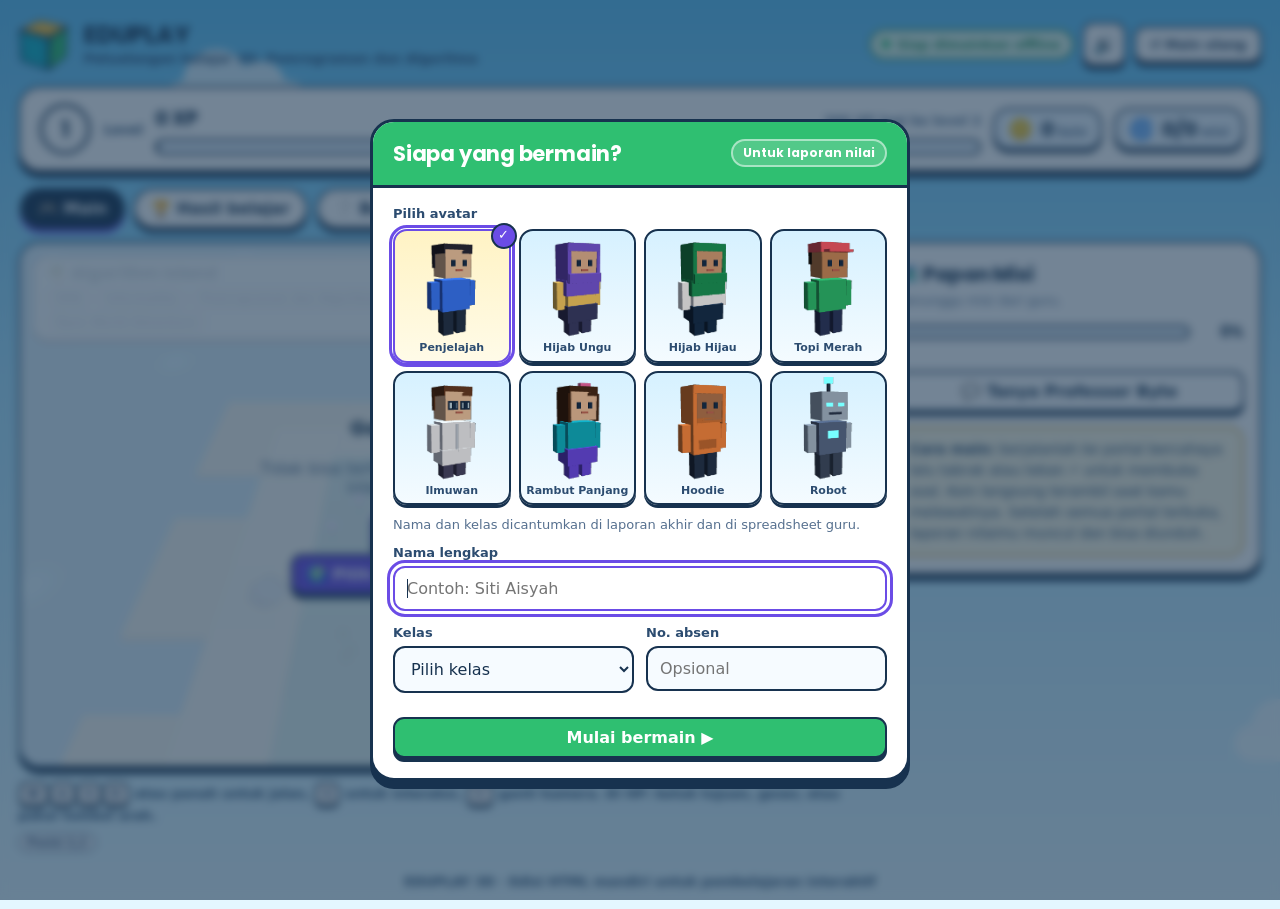
==== commit e9f35fef: "Update print statement from 'Hello' to 'Goodbye'" ====
--- a/index.html
+++ b/index.html
@@ -303,7 +303,7 @@
 @media(max-width:900px){.grid2{grid-template-columns:1fr}}
 @media(max-width:600px){.srcrow{grid-template-columns:1fr}.wingrid.four{grid-template-columns:repeat(2,1fr)}.score{grid-template-columns:1fr;justify-items:center;text-align:center}.stuchip{max-width:100px}}
 .win .rtable td,.win .rtable th{text-align:left}
-@media(max-width:600px){.worldchip{max-width:56%}.tags .tag:nth-child(n+4){display:none}.tag{font-size:10.5px}.stagebtns{gap:5px}.stagebtns button{width:40px;height:40px}.stuchip{width:auto!important;max-width:96px;padding:0 8px;font-size:12px}}
+@media(max-width:600px){.worldchip{max-width:56%}.tags .tag:not(.lv):not(:first-child){display:none}.tag{font-size:10.5px}.stagebtns{gap:5px}.stagebtns button{width:40px;height:40px}.stuchip{width:auto!important;max-width:96px;padding:0 8px;font-size:12px}}
 .lockpill{background:#fff3c4;border-color:var(--ink)}
 .teachgate{display:flex;justify-content:space-between;align-items:center;gap:10px;flex-wrap:wrap;margin-top:16px;padding:11px 14px;border:2px dashed var(--ink2);border-radius:var(--r-md);background:#ffffffb3;font-size:14px;font-weight:600;color:var(--ink2)}
 .reccode{font:700 26px ui-monospace,Menlo,Consolas,monospace;letter-spacing:.08em;text-align:center;padding:14px;border:3px dashed var(--ink);border-radius:14px;background:#fff9e3;user-select:all;-webkit-user-select:all}
@@ -364,6 +364,31 @@
 .stage.night{background:radial-gradient(1.5px 1.5px at 12% 18%,#fff 60%,transparent),radial-gradient(1px 1px at 28% 8%,#fff 60%,transparent),radial-gradient(1.5px 1.5px at 46% 22%,#fff 60%,transparent),radial-gradient(1px 1px at 63% 12%,#fff 60%,transparent),radial-gradient(1.5px 1.5px at 78% 26%,#fff 60%,transparent),radial-gradient(1px 1px at 90% 9%,#fff 60%,transparent),radial-gradient(1px 1px at 35% 30%,#ffffffb0 60%,transparent),radial-gradient(1px 1px at 70% 34%,#ffffffb0 60%,transparent),linear-gradient(180deg,var(--skyTop),var(--skyBot))}
 @media(max-width:600px){.story{display:none}}
 @media(max-width:600px){.pkgrid{max-height:none;overflow:visible}}
+/* ===== Pilih dunia (siswa) & dunia yang diatur (guru) ===== */
+.worldctx{display:flex;flex-direction:column;gap:4px;margin:-4px 0 14px;padding:10px 12px;border:2px dashed var(--line);border-radius:var(--r-md);background:var(--paper2);font-size:13px;line-height:1.5}
+.worldctx:empty{display:none}
+.worldctx.pk{border:2.5px solid var(--grape);border-style:solid;background:#f3efff}
+.worldctx b{font:700 15px var(--display)}
+.wcact{display:flex;flex-wrap:wrap;gap:6px;margin-top:4px}.wcact button{padding:6px 10px;font-size:12.5px;box-shadow:0 3px 0 var(--ink)}
+.pkcard.editing{outline:3px solid var(--leaf);outline-offset:2px}
+.pkedit{position:absolute;right:8px;bottom:6px;font:700 11px var(--display);background:var(--leaf);color:#fff;border:1.5px solid var(--ink);border-radius:20px;padding:2px 8px}
+.pkcustom{margin:0 0 2px;font-size:12px;font-weight:800;color:var(--grape-d)}
+.pkpub{display:flex;flex-wrap:wrap;align-items:center;gap:8px;margin-top:10px;padding:10px 12px;border:2.5px solid var(--ink);border-radius:var(--r-md);background:#fff6d6}
+.pkpub span{flex:1;min-width:160px;font-size:13px;font-weight:800}
+.wkelas{max-width:240px}
+#wList{max-height:min(62vh,560px);overflow:auto;padding:2px 4px 4px 2px}
+.wgrp{margin:12px 0 8px;font:700 15px var(--display)}
+.wgrid{display:grid;grid-template-columns:repeat(auto-fill,minmax(190px,1fr));gap:10px}
+.wcard{display:flex;flex-direction:column;padding:0;text-align:left;overflow:hidden;border-radius:var(--r-md);box-shadow:0 4px 0 var(--ink);background:#fff;font-weight:400}
+.wcard.cur{outline:3px solid var(--grape);outline-offset:2px}
+.wband{display:block;position:relative;height:56px;border-bottom:2.5px solid var(--ink)}
+.wbody{display:flex;flex-direction:column;gap:2px;padding:9px 10px 10px}
+.wbody b{font:700 15px/1.25 var(--display)}
+.wstat{margin-top:4px;font-size:12px;font-weight:800;color:var(--ink2)}
+.wcard.fin .wstat{color:var(--leaf-d)}
+.wbar{display:block;height:7px;border:1.5px solid var(--ink);border-radius:8px;background:var(--paper2);overflow:hidden;margin-top:3px}
+.wbar i{display:block;height:100%;background:var(--leaf)}
+.wempty{padding:18px;text-align:center;border:2px dashed var(--line);border-radius:var(--r-md);font-weight:700;color:var(--ink2)}
 </style>
 <!--EV:/HEAD--></head>
 <body><!--EV:BODY-->
@@ -411,11 +436,12 @@
     <canvas id="world" aria-label="Dunia permainan 3D" tabindex="0"></canvas>
     <div class="labels" id="labels"></div>
     <div class="nogl">Perangkat ini belum mendukung WebGL untuk tampilan 3D. Kamu tetap bisa mengerjakan misi lewat tombol di Papan Misi.</div>
-    <div class="notready"><div class="box"><h3 id="notReadyTitle">Game belum siap</h3><p class="muted" id="notReadyText">Dunia ini butuh minimal 15 misi yang lengkap.</p><button class="primary" id="toStudio">🧰 Buka Teacher Studio</button><button class="primary" id="retryLoad" hidden>↻ Coba lagi</button></div></div>
+    <div class="notready"><div class="box"><h3 id="notReadyTitle">Game belum siap</h3><p class="muted" id="notReadyText">Dunia ini butuh minimal 15 misi yang lengkap.</p><button class="primary" id="toStudio">🧰 Buka Teacher Studio</button><button class="primary" id="retryLoad" hidden>↻ Coba lagi</button><button class="primary" id="pickWorld" hidden>🌍 Pilih dunia sesuai kelasmu</button></div></div>
     <div class="ov topbar">
      <div class="worldchip"><h2 id="worldName">🌴 Algorithm Island</h2><div class="tags" id="worldMeta"></div><p class="story" id="worldStory" hidden></p><div class="minihud" id="miniHud"></div></div>
      <div class="stagebtns">
       <button class="stuchip" id="stuChip" aria-label="Ubah nama pemain">👤 Pemain</button>
+      <button id="worldBtn" aria-label="Pilih dunia" title="Pilih dunia" hidden>🌍</button>
       <button id="camBtn" aria-label="Ganti sudut kamera" title="Kamera">🎥</button>
       <button id="fullBtn" aria-label="Layar penuh" title="Layar penuh">⛶</button>
      </div>
@@ -474,7 +500,7 @@
      <div class="wcount" id="materialCount">0 kata</div>
     </div>
     <div class="two">
-     <div class="field"><label for="autoCount">Jumlah misi yang dibuat</label><select id="autoCount"><option>15</option><option>20</option><option>25</option><option>30</option></select></div>
+     <div class="field"><label for="autoCount">Jumlah misi yang dibuat</label><select id="autoCount"><option>15</option><option>20</option><option>25</option><option>30</option><option>35</option><option>40</option><option>45</option><option>50</option></select></div>
      <div class="field"><label>&nbsp;</label><button id="clearMaterial" style="width:100%">Kosongkan materi</button></div>
     </div>
     <div class="actions"><button class="primary genbtn" id="generateBtn">✦ Buat misi otomatis</button><button id="restoreBtn">Pulihkan materi contoh</button></div>
@@ -492,20 +518,22 @@
    </div>
 
    <div id="modePaket" hidden>
-    <p class="small" style="margin-top:0;line-height:1.55">Dunia siap pakai yang disusun dari perangkat ajar Informatika dan KKA kelas X–XII. Soal diambil dari instrumen asesmen dan bahan ajar setiap bab, lengkap dengan kunci, pembahasan, dan kode TP. Suasana dunia mengikuti kelas: X siang dengan bantuan, XI senja, XII malam.</p>
+    <p class="small" style="margin-top:0;line-height:1.55">36 dunia dari perangkat ajar Informatika dan KKA kelas X–XII. Siswa memilih sendiri dunia yang sesuai tingkat kelasnya: kelas X-1 sampai X-3 melihat dunia kelas X, dan seterusnya. Tekan <b>Atur misi</b> untuk mengubah, menambah, atau menghapus misi sebuah dunia (15–50 misi), lalu terbitkan. Suasana mengikuti kelas: X siang dengan bantuan, XI senja, XII malam.</p>
     <div class="pkfilter">
      <div class="pkseg" role="group" aria-label="Mata pelajaran"><button data-pk-mapel="Semua" class="on">Semua mapel</button><button data-pk-mapel="Informatika">Informatika</button><button data-pk-mapel="KKA">KKA</button></div>
      <div class="pkseg" role="group" aria-label="Kelas"><button data-pk-kelas="Semua" class="on">Semua kelas</button><button data-pk-kelas="X">X</button><button data-pk-kelas="XI">XI</button><button data-pk-kelas="XII">XII</button></div>
      <span class="small muted" id="pkCount"></span>
     </div>
     <div class="pkgrid" id="pkGrid"></div>
-    <div class="pkbar" id="pkBar" hidden><span id="pkSel"></span><button class="primary" id="pkMerge">Gabungkan jadi satu dunia</button><button id="pkClear">Batal pilih</button></div>
+    <div class="pkbar" id="pkBar" hidden><span id="pkSel"></span><button class="primary" id="pkMerge">Gabungkan jadi dunia guru</button><button id="pkClear">Batal pilih</button></div>
+    <div class="pkpub" id="pkPubRow" hidden><span id="pkPubText"></span><button class="primary" id="pkPubAll">🌐 Terbitkan semua</button></div>
    </div>
 
    <div class="ready" id="readyBox"><div class="row"><span id="readyText">Misi siap: 0 dari minimal 15</span><span class="badge" id="readyBadge">Belum siap</span></div><div class="progress"><div id="readyBar"></div></div></div>
    <div class="hint studiomsg" id="studioMessage">Mode otomatis membaca materi dan membuat soal pilihan ganda: definisi istilah, isian kata kunci, fakta angka, dan pernyataan benar. Jika materi kurang, sisanya diambil dari bank soal mapel.</div>
   </div>
   <div class="card panel">
+   <div class="worldctx" id="worldCtx"></div>
    <h2>📝 Mission Editor</h2><p class="small muted" style="margin-top:0">Pilih misi untuk mengubah pertanyaan, opsi jawaban, dan penjelasan. Tanda ⚠️ berarti misi belum lengkap.</p>
    <div class="field"><label for="editMission">Pilih misi</label><div class="edsel"><button id="edPrev" aria-label="Misi sebelumnya">◀</button><select id="editMission"></select><button id="edNext" aria-label="Misi berikutnya">▶</button></div></div>
    <div class="field"><label for="editTitle">Nama misi</label><input id="editTitle"></div>
@@ -553,7 +581,7 @@
    <div>
     <div id="srvBox">
      <h3 class="sub2">🔗 Link siswa tetap (tanpa unduh ulang)</h3>
-     <p class="small muted" style="margin-top:0">Misi disimpan di Google Sheet Anda (sheet <b>Misi</b>). Siswa cukup membuka satu link. Setiap kali Anda menerbitkan, misi di link itu ikut berubah. Butuh kode Apps Script <b>versi 3</b> dan <b>KUNCI_GURU</b> yang sudah Anda ganti di kode itu.</p>
+     <p class="small muted" style="margin-top:0">Misi disimpan di Google Sheet Anda (sheet <b>Misi</b>). Siswa cukup membuka satu link. Setiap kali Anda menerbitkan, misi di link itu ikut berubah. Butuh kode Apps Script <b>versi 4</b> dan <b>KUNCI_GURU</b> yang sudah Anda ganti di kode itu.</p>
      <div class="field"><label for="teacherKey">Kunci guru (sama dengan KUNCI_GURU di Apps Script)</label><input id="teacherKey" type="password" autocomplete="off"></div>
      <div class="actions"><button class="primary" id="srvPublish">🌐 Terbitkan misi ke link siswa</button><button id="srvPull">📥 Ambil misi dari spreadsheet</button></div>
      <div class="sendline" id="srvStatus">Isi URL Apps Script di kolom kiri dan kunci guru, lalu terbitkan.</div>
@@ -629,7 +657,7 @@
    <div class="helpitem"><h3>⌨️ Di komputer</h3><p><kbd>W</kbd><kbd>A</kbd><kbd>S</kbd><kbd>D</kbd> atau tombol panah untuk berjalan. <kbd>E</kbd> atau <kbd>Enter</kbd> untuk interaksi, <kbd>C</kbd> untuk ganti kamera. Saat soal terbuka, tekan <kbd>A</kbd>–<kbd>D</kbd> untuk menjawab.</p></div>
    <div class="helpitem"><h3>📱 Di HP / tablet</h3><p>Ketuk petak atau portal untuk berjalan otomatis. Bisa juga geser layar, atau tahan tombol arah. Tombol ⛶ membuat dunia memenuhi layar.</p></div>
    <div class="helpitem"><h3>🎯 Tujuan dan nilai</h3><p>Buka semua portal dengan menjawab soal. Nilai dihitung dari soal yang benar pada percobaan pertama. Koin (+10 XP) dan peti harta (+50 XP) menambah XP, bukan nilai.</p></div>
-   <div class="helpitem teacher-help"><h3>🧑‍🏫 Membuat misi</h3><p>Mode otomatis: unggah file, tempel link, atau tempel teks, lalu pilih jumlah misi (15–30). Mode manual: tulis di Mission Editor atau impor dari template Excel. Mode paket perangkat ajar: pilih salah satu dari 36 dunia Informatika dan KKA kelas X–XII, atau gabungkan beberapa bab. Periksa soal sebelum dipakai di kelas.</p></div>
+   <div class="helpitem teacher-help"><h3>🧑‍🏫 Membuat misi</h3><p>Mode otomatis: unggah file, tempel link, atau tempel teks, lalu pilih jumlah misi (15–50). Mode manual: tulis di Mission Editor atau impor dari template Excel. Mode paket perangkat ajar: atur misi tiap dunia Informatika dan KKA kelas X–XII (sampai 50 misi), atau gabungkan beberapa bab menjadi dunia guru. Siswa memilih sendiri dunia sesuai tingkat kelasnya lewat tombol 🌍. Periksa soal sebelum dipakai di kelas.</p></div>
    <div class="helpitem"><h3>🌗 Suasana sesuai kelas</h3><p>Kelas X bermain di dunia siang dan mendapat bantuan: setelah jawaban salah, satu pilihan salah lain disingkirkan. Kelas XI bermain saat senja, kelas XII saat malam, tanpa bantuan. Nilai tetap dihitung dari jawaban benar pada percobaan pertama.</p></div>
    <div class="helpitem teacher-help"><h3>📊 Hasil ke spreadsheet</h3><p>Di akhir permainan muncul laporan nilai yang bisa diunduh sebagai Excel. Jika URL Apps Script diisi, hasil juga terkirim otomatis ke Google Sheets guru.</p></div>
    <div class="helpitem"><h3>🌐 Butuh internet untuk</h3><p>Mengambil materi dari link, membaca foto/scan lewat OCR, dan mengirim hasil ke Google Sheets. Bermain, membaca PDF/Word/PowerPoint/Excel, dan mengunduh Excel bisa offline.</p></div>
@@ -669,11 +697,21 @@
    <p class="small muted" style="margin-top:12px">Nama dan kelas dicantumkan di laporan akhir dan di spreadsheet guru.</p>
    <div class="field"><label for="stuName">Nama lengkap</label><input id="stuName" autocomplete="name" placeholder="Contoh: Siti Aisyah"></div>
    <div class="two">
-    <div class="field"><label for="stuClass">Kelas</label><input id="stuClass" placeholder="Contoh: X-2"></div>
+    <div class="field"><label for="stuClass">Kelas</label><select id="stuClass"><option value="">Pilih kelas</option></select></div>
     <div class="field"><label for="stuAbsen">No. absen</label><input id="stuAbsen" inputmode="numeric" placeholder="Opsional"></div>
    </div>
    <div class="edwarn" id="stuWarn"></div>
    <div class="dfoot"><button id="stuSkip">Nanti saja</button><button class="success" id="stuSave">Mulai bermain ▶</button></div>
+  </div>
+ </div>
+</div>
+<div class="modal" id="worldModal" role="dialog" aria-modal="true" aria-labelledby="worldHead">
+ <div class="dialog wide">
+  <div class="dhead" style="background:var(--grape)"><h2 id="worldHead">Pilih dunia</h2><span class="pchip" id="worldTier">Pilih kelasmu</span></div>
+  <div class="dbody">
+   <div class="field wkelas"><label for="wKelas">Kelasmu</label><select id="wKelas"></select></div>
+   <div id="wList"></div>
+   <div class="dfoot"><button id="wClose">Tutup</button></div>
   </div>
  </div>
 </div>
@@ -690,7 +728,7 @@
    <div class="sendline" id="winSend">Hasil tersimpan di perangkat ini.</div>
    <a class="btnlink success" id="winSendLink" target="_blank" rel="noopener" hidden>📤 Kirim hasil ke guru</a>
    <a class="linkbtn" id="winSendAlt" target="_blank" rel="noopener" hidden style="display:block;text-align:center;margin-top:8px">Belum masuk ke spreadsheet? Kirim lewat tab baru</a>
-   <div class="dfoot" style="flex-wrap:wrap"><button class="primary" id="winExcel">📥 Unduh Excel</button><button id="winCopy">📋 Salin laporan</button><button id="replayBtn">↺ Main lagi</button><button id="closeWin">Tutup</button></div>
+   <div class="dfoot" style="flex-wrap:wrap"><button class="primary" id="winExcel">📥 Unduh Excel</button><button id="winCopy">📋 Salin laporan</button><button id="replayBtn">↺ Main lagi</button><button id="winWorld" hidden>🌍 Pilih dunia lain</button><button id="closeWin">Tutup</button></div>
   </div>
  </div>
 </div>
@@ -736,7 +774,7 @@
 const $=id=>document.getElementById(id);
 const REDUCED=matchMedia('(prefers-reduced-motion: reduce)').matches;
 const defaultMaterial='Algoritma adalah urutan langkah logis untuk menyelesaikan masalah. Variabel digunakan untuk menyimpan data atau nilai dalam program. Perulangan merupakan struktur yang menjalankan instruksi secara berulang. Percabangan memungkinkan program memilih tindakan berdasarkan kondisi. Pseudocode adalah penulisan algoritma menggunakan bahasa sederhana.';
-const MINM=15,MAXM=30;
+const MINM=15,MAXM=50;
 
 /* ================= BANK SOAL (15 per mapel) ================= */
 const Q=(title,q,a,c,ex,skill)=>({title,q,a,c,ex,skill,src:'bank'});
@@ -884,8 +922,10 @@
 const trees=[[6,1],[16,1],[1,5],[10,5],[21,5],[6,6],[14,8],[4,8],[17,8],[3,10],[7,12],[12,12],[17,12],[21,13],[4,13]];
 const buildings=[{x:2,y:7,lab:false},{x:16,y:6,lab:true}];
 const coinSpots=[[2,1],[12,2],[19,2],[7,4],[15,4],[2,6],[18,6],[9,7],[13,8],[5,10],[10,10],[16,10],[21,11],[3,12],[14,12],[8,13],[0,9]];
+/* lebih dari 30 misi: 50 posisi portal di baris yang sama, lorong genap tetap terbuka */
+const TOUR50=[[4,1],[8,1],[11,1],[14,1],[18,1],[20,1],[20,3],[18,3],[16,3],[13,3],[9,3],[8,3],[6,3],[4,3],[2,3],[2,5],[4,5],[6,5],[8,5],[13,5],[15,5],[16,5],[19,5],[19,9],[17,9],[15,9],[14,9],[12,9],[9,9],[6,9],[4,9],[2,9],[1,11],[4,11],[6,11],[8,11],[10,11],[13,11],[15,11],[17,11],[20,11],[19,13],[17,13],[15,13],[12,13],[10,13],[7,13],[5,13],[3,13],[1,13]];
 let SPOTS=[];
-function refreshSpots(){const n=Math.max(1,missions.length);SPOTS=missions.map((_,i)=>TOUR[Math.min(TOUR.length-1,Math.floor(i*TOUR.length/n))])}
+function refreshSpots(){const n=Math.max(1,missions.length),T=n>TOUR.length?TOUR50:TOUR;SPOTS=missions.map((_,i)=>T[Math.min(T.length-1,Math.floor(i*T.length/n))])}
 
 /* ================= KONFIG TERTANAM (file siswa) ================= */
 const QS=new URLSearchParams(location.search),GID=(QS.get('g')||'').trim(),TEACHER_ENTRY=QS.has('guru')||/^#guru$/i.test(location.hash),WEB=/^https?:$/.test(location.protocol);
@@ -898,6 +938,9 @@
 const isStudent=()=>SERVER?true:ONLINE?!OWNER:EMBED;
 const SAVE_KEY=EMBED?'eduverse-save-v2-'+CFG.id:SERVER?'eduverse-srv-wait':'eduverse-save-v2';
 const HIST_KEY=EMBED?'eduverse-history-'+CFG.id:SERVER?'eduverse-srv-wait-h':'eduverse-history-v1';
+/* dunia yang dipilih, kemajuan per dunia, dan misi per dunia */
+const SCOPE=SERVER?GID:EMBED?CFG.id:'local',PICK_KEY='eduverse-pick-'+SCOPE,PROG_KEY='eduverse-prog-'+SCOPE,OWN_KEY='eduverse-own-'+SCOPE,STU_KEY='eduverse-stu-'+SCOPE,WCACHE_KEY='eduverse-wcache-'+SCOPE,OV_KEY='eduverse-worlds-v1';
+let curWorld='',picked=false,worldReady=true;try{const v=localStorage.getItem(PICK_KEY);if(v!==null){picked=true;curWorld=v}}catch(e){}worldReady=!curWorld;
 
 /* ================= STATE ================= */
 const clone=x=>JSON.parse(JSON.stringify(x));
@@ -908,7 +951,7 @@
 try{muted=localStorage.getItem('eduverse-muted')==='1'}catch(e){}
 try{deviceId=localStorage.getItem('eduverse-device')||'';if(!deviceId){deviceId='D'+Math.random().toString(36).slice(2,8).toUpperCase();localStorage.setItem('eduverse-device',deviceId)}}catch(e){deviceId='D-'+Date.now().toString(36)}
 
-function save(){try{localStorage.setItem(SAVE_KEY,JSON.stringify({v:2,configId:CFG.id||'',missions:EMBED?[]:missions,completed,wrongs,xp,coins,right,wrong,steps,player,collected:[...collected],chest,avatarId,theme,worldTitle,library,camMode,student,startedAt,finishedAt,finished,mode,autoCount,sheetUrl,askName,subject:$('subject').value,topic:$('topic').value,grade:$('grade').value,genre:$('genre').value}))}catch(e){}if(ONLINE&&OWNER)saveDraft()}
+function save(){try{localStorage.setItem(SAVE_KEY,JSON.stringify({v:2,configId:CFG.id||'',missions:EMBED?[]:missions,completed,wrongs,xp,coins,right,wrong,steps,player,collected:[...collected],chest,avatarId,theme,worldTitle,library,camMode,student,startedAt,finishedAt,finished,mode,autoCount,sheetUrl,askName,subject:$('subject').value,topic:$('topic').value,grade:$('grade').value,genre:$('genre').value,curWorld}));if(student.name||student.kelas)localStorage.setItem(STU_KEY,JSON.stringify({student,avatarId}))}catch(e){}try{if(worldReady)saveWorldState()}catch(e){}if(ONLINE&&OWNER)saveDraft()}
 function saveHistory(){try{localStorage.setItem(HIST_KEY,JSON.stringify(history.slice(-500)))}catch(e){}}
 function applyConfig(c){if(Array.isArray(c.missions)&&c.missions.length)missions=c.missions.slice(0,MAXM).map(fixMission);['subject','topic','grade','genre'].forEach(k=>{if(c[k])setField(k,c[k])});if(palettes[c.theme])theme=c.theme;if(c.worldTitle)worldTitle=c.worldTitle;sheetUrl=SERVER?SERVER_URL:(c.sheetUrl||'');askName=c.askName!==false}
 function load(){let s=null;try{s=JSON.parse(localStorage.getItem(SAVE_KEY)||'null')}catch(e){}
@@ -920,6 +963,8 @@
   if(s.student&&typeof s.student==='object')student={name:s.student.name||'',kelas:s.student.kelas||'',absen:s.student.absen||''};startedAt=+s.startedAt||0;finishedAt=+s.finishedAt||0;finished=!!s.finished;
   if(s.v===1&&!EMBED&&missions.length<MINM){const have=new Set(missions.map(m=>m.q));for(const m of packs[pickPack($('subject').value)]){if(missions.length>=MINM)break;if(!have.has(m.q))missions.push(clone(m))}setTimeout(()=>toast('Dunia lama ditambah soal dari bank supaya mencapai 15 misi.','purple'),900)}
  }
+ if(!student.name){try{const st=JSON.parse(localStorage.getItem(STU_KEY)||'null');if(st&&st.student){student={name:st.student.name||'',kelas:st.student.kelas||'',absen:st.student.absen||''};if(typeof st.avatarId==='string')avatarId=st.avatarId}}catch(e){}}
+ if(SERVER)sheetUrl=SERVER_URL;
  try{history=JSON.parse(localStorage.getItem(HIST_KEY)||'[]')||[]}catch(e){history=[]}
  if(SERVER&&!EMBED)missions=[];
  normalize()}
@@ -1014,7 +1059,7 @@
  MESH.water=mk(g=>{const c=[1,1,1];for(let x=-40;x<64;x+=2.5)for(let z=-36;z<54;z+=2.5)g.quad([x,-.34,z],[x+2.5,-.34,z],[x+2.5,-.34,z+2.5],[x,-.34,z+2.5],c,0,[x+1.25,-5,z+1.25])})}
 let STATIC=null,GLOW=null,FOG=[.8,.9,1];
 function buildWorld(){const P=palettes[theme]||palettes.cyber,g=new Geo(),gw=new Geo();const C=k=>hex(P[k]);
- const occupied=(x,z)=>isTree(x,z)||isBuilding(x,z)||(x===NPC.x&&z===NPC.y)||(x===CHEST.x&&z===CHEST.y)||TOUR.some(p=>p[0]===x&&p[1]===z)||coinSpots.some(p=>p[0]===x&&p[1]===z)||(x===START.x&&z===START.y);
+ const occupied=(x,z)=>isTree(x,z)||isBuilding(x,z)||(x===NPC.x&&z===NPC.y)||(x===CHEST.x&&z===CHEST.y)||TOUR50.some(p=>p[0]===x&&p[1]===z)||coinSpots.some(p=>p[0]===x&&p[1]===z)||(x===START.x&&z===START.y);
  for(let z=0;z<ROWS;z++)for(let x=0;x<COLS;x++){const path=z===PROW||x===PCOL,h=hash(x,z);let col=path?C('path'):(h<.5?C('ground'):C('ground2'));col=shade(col,.96+hash(z,x)*.08);g.box(x,-.07,z,1,.14,1,col);
   if(path&&h<.35)g.box(x+(h-.17)*2,.005,z+(hash(z+3,x)-.5)*.6,.18,.03,.12,shade(C('path'),.82));
   if(x===0||z===0||x===COLS-1||z===ROWS-1)g.box(x,-.42,z,1,.56,1,C('dirt'));
@@ -1140,7 +1185,7 @@
 
 /* ================= GERAK & INTERAKSI ================= */
 const DIRS={up:[0,-1,Math.PI],down:[0,1,0],left:[-1,0,-Math.PI/2],right:[1,0,Math.PI/2]};
-const MODALS=['quizModal','npcModal','winModal','stuModal','pinModal','askModal'];
+const MODALS=['quizModal','npcModal','winModal','stuModal','worldModal','pinModal','askModal'];
 const modalOpen=()=>MODALS.some(id=>$(id).classList.contains('show'));
 function currentTarget(){const cand=[];missions.forEach((m,i)=>{if(completed[i]||!SPOTS[i])return;const [x,y]=SPOTS[i];if(adj(player,{x,y}))cand.push({kind:'portal',i,x,y})});if(adj(player,NPC))cand.push({kind:'npc',x:NPC.x,y:NPC.y});if(!chest&&adj(player,CHEST))cand.push({kind:'chest',x:CHEST.x,y:CHEST.y});if(!cand.length)return null;const fx_=Math.round(Math.sin(rp.face)),fz=Math.round(Math.cos(rp.face));return cand.find(c=>c.x===player.x+fx_&&c.y===player.y+fz)||cand[0]}
 function interactWith(tg){if(!tg)return false;faceTo(tg.x,tg.y);if(tg.kind==='portal')openQuiz(tg.i);else if(tg.kind==='npc')talk();else if(tg.kind==='chest')openChest();return true}
@@ -1198,17 +1243,17 @@
  if(tg&&tg.kind==='portal'){msg='🌀 Portal '+(tg.i+1)+' ada di depanmu.';pr='Tekan ⚡ untuk membuka Portal '+(tg.i+1)}else if(tg&&tg.kind==='npc'){msg='💬 Professor Byte siap membantu.';pr='Tekan ⚡ untuk bicara dengan Professor'}else if(tg&&tg.kind==='chest'){msg='💎 Peti harta ditemukan!';pr='Tekan ⚡ untuk membuka peti'}else if(!missions.length){msg='Menunggu misi dari guru.'}else{const left=completed.filter(x=>!x).length;msg=left?'Masih ada '+left+' portal menunggu'+(c?', dan koin berserakan di pulau.':'.'):'Semua portal sudah terbuka. Hebat!'}
  $('gameHint').textContent=msg;const p=$('prompt');if(pr){p.textContent=pr;p.classList.remove('hide')}else p.classList.add('hide');$('interactBtn').classList.toggle('ready',!!tg);$('playerCoord').textContent='Posisi '+(player.x+1)+','+(player.y+1)}
 function renderAll(){updateStats();renderQuests();updateHint();renderStuChip()}
-function renderWorldHeader(){const P=palettes[theme]||palettes.cyber;$('worldName').textContent=(worldTitle==='Algorithm Island'?'🌴 ':P.emoji+' ')+worldTitle;const LV=worldLevel();$('worldMeta').innerHTML=[$('grade').value,$('subject').value,$('topic').value,$('genre').value].filter(Boolean).map(t=>`<span class="tag">${escapeHTML(t)}</span>`).join('')+(LV.key!=='standar'?`<span class="tag lv lv-${LV.key}" title="${LV.help?'Kelas X: setelah jawaban salah, satu pilihan salah lain disingkirkan.':LV.time==='night'?'Kelas XII: dunia malam tanpa bantuan.':'Kelas XI: dunia senja tanpa bantuan.'}">${LV.icon} ${LV.name}</span>`:'');const st=worldStory(),el=$('worldStory');el.textContent=st;el.hidden=!st||completed.some(Boolean)}
+function renderWorldHeader(){const P=palettes[theme]||palettes.cyber;$('worldName').textContent=(worldTitle==='Algorithm Island'?'🌴 ':P.emoji+' ')+worldTitle;const LV=worldLevel();$('worldMeta').innerHTML=[$('grade').value,$('subject').value,$('topic').value,$('genre').value].filter(Boolean).map(t=>`<span class="tag">${escapeHTML(t)}</span>`).join('')+(LV.key!=='standar'?`<span class="tag lv lv-${LV.key}" title="${LV.help?'Kelas X: setelah jawaban salah, satu pilihan salah lain disingkirkan.':LV.time==='night'?'Kelas XII: dunia malam tanpa bantuan.':'Kelas XI: dunia senja tanpa bantuan.'}">${LV.icon} ${LV.name}</span>`:'');const st=worldStory(),el=$('worldStory');el.textContent=st;el.hidden=!st||completed.some(Boolean);document.querySelector('.brand p').textContent='Petualangan belajar 3D'+(isStudent()&&$('topic').value?': '+$('topic').value:'')}
 let srvState='';
-function checkReady(){const ok=gameReady();stage.classList.toggle('blocked',!ok);$('retryLoad').hidden=!(SERVER&&srvState==='error');if(!ok&&SERVER&&!EMBED){$('notReadyText').textContent=srvState==='error'?srvErr:'Memuat misi dari guru...';$('toStudio').hidden=true;return ok}if(!ok){const v=validCount();$('notReadyText').textContent=missions.length<MINM?'Dunia ini baru punya '+missions.length+' misi. Butuh minimal '+MINM+' misi.':(missions.length-v)+' misi belum lengkap (pertanyaan, minimal 2 opsi, dan kunci jawaban). Lengkapi di Mission Editor.'}$('toStudio').hidden=isStudent();return ok}
+function checkReady(){const ok=gameReady();stage.classList.toggle('blocked',!ok);$('pickWorld').hidden=!isStudent();$('retryLoad').hidden=!(SERVER&&srvState==='error');if(!ok&&SERVER&&!EMBED){$('notReadyText').textContent=srvState==='error'?(/belum menerbitkan/.test(srvErr)?'Pilih dunia sesuai kelasmu untuk mulai bermain.':srvErr):'Memuat misi dari guru...';$('toStudio').hidden=true;return ok}if(!ok){const v=validCount();$('notReadyText').textContent=missions.length<MINM?'Dunia ini baru punya '+missions.length+' misi. Butuh minimal '+MINM+' misi.':(missions.length-v)+' misi belum lengkap (pertanyaan, minimal 2 opsi, dan kunci jawaban). Lengkapi di Mission Editor.'}$('toStudio').hidden=isStudent();return ok}
 function renderStuChip(){const c=$('stuChip');c.textContent=student.name?curAvatar().emoji+' '+student.name.split(' ')[0]:curAvatar().emoji+' Isi nama';c.hidden=!askName&&!student.name}
 
 /* ================= SISWA ================= */
 function renderAvatarPicker(){const g=$('avGrid');g.innerHTML=AVATARS.map(a=>`<button type="button" class="avtile ${a.id===avatarId?'on':''}" data-av="${a.id}" role="radio" aria-checked="${a.id===avatarId}" aria-label="${a.name}"><canvas width="120" height="120"></canvas><span>${a.name}</span></button>`).join('');
  g.querySelectorAll('.avtile').forEach(b=>b.addEventListener('click',()=>{avatarId=b.dataset.av;g.querySelectorAll('.avtile').forEach(x=>{const on=x===b;x.classList.toggle('on',on);x.setAttribute('aria-checked',on)});save();renderStuChip();SFX.coin()}));
  requestAnimationFrame(()=>{if(!renderAvatarThumbs())g.querySelectorAll('.avtile').forEach(b=>{const a=AVATARS.find(x=>x.id===b.dataset.av);b.querySelector('canvas').outerHTML='<div class="avemo">'+a.emoji+'</div>'})})}
-function openStudent(){if($('stuModal').classList.contains('show'))return;renderAvatarPicker();$('stuName').value=student.name;$('stuClass').value=student.kelas;$('stuAbsen').value=student.absen;$('stuWarn').textContent='';$('stuSkip').hidden=isStudent()&&askName&&!student.name;$('stuModal').classList.add('show');setTimeout(()=>$('stuName').focus(),80)}
-function saveStudent(){const n=$('stuName').value.trim().replace(/\s+/g,' ');if(n.length<2){$('stuWarn').textContent='Isi nama lengkap dulu, ya.';$('stuName').focus();return}student={name:n.slice(0,60),kelas:$('stuClass').value.trim().slice(0,20),absen:$('stuAbsen').value.trim().slice(0,6)};$('stuModal').classList.remove('show');if(!startedAt)startedAt=Date.now();renderStuChip();save();toast('Selamat bermain, '+student.name.split(' ')[0]+'! 🎮','green');canvas.focus({preventScroll:true})}
+function openStudent(){if($('stuModal').classList.contains('show'))return;renderAvatarPicker();$('stuName').value=student.name;fillKelas($('stuClass'),student.kelas);$('stuAbsen').value=student.absen;$('stuWarn').textContent='';$('stuSkip').hidden=isStudent()&&askName&&!student.name;$('stuModal').classList.add('show');setTimeout(()=>$('stuName').focus(),80)}
+function saveStudent(){const n=$('stuName').value.trim().replace(/\s+/g,' ');if(n.length<2){$('stuWarn').textContent='Isi nama lengkap dulu, ya.';$('stuName').focus();return}if(isStudent()&&!$('stuClass').value){$('stuWarn').textContent='Pilih kelasmu dulu, ya. Dunia yang muncul disesuaikan dengan tingkat kelas.';$('stuClass').focus();return}student={name:n.slice(0,60),kelas:$('stuClass').value.trim().slice(0,20),absen:$('stuAbsen').value.trim().slice(0,6)};$('stuModal').classList.remove('show');if(!startedAt)startedAt=Date.now();renderStuChip();save();toast('Selamat bermain, '+student.name.split(' ')[0]+'! 🎮','green');if(needPicker())openPicker();else canvas.focus({preventScroll:true})}
 
 /* ================= KUIS ================= */
 let pendingBurst=-1;
@@ -1230,7 +1275,7 @@
 function finishGame(){finished=true;finishedAt=Date.now();const rec=buildRecord();lastRecord=rec;history.push(rec);saveHistory();save();showWin(rec);const wl=$('winSendLink'),wa=$('winSendAlt');wl.hidden=true;wa.hidden=!(sheetUrl&&!ONLINE);if(!wa.hidden){wa.href=sheetLink(rec);wa.onclick=()=>{rec.sent=true;saveHistory();setSendLine($('winSend'),'Tab baru dibuka. Jika tertulis "Hasil tercatat" atau "sudah tercatat", nilaimu sudah masuk.','ok')}}
  if(sheetUrl&&ONLINE){wl.href=sheetLink(rec);wl.hidden=false;wl.onclick=()=>{rec.sent=true;saveHistory();setSendLine($('winSend'),'Tab baru dibuka. Jika muncul tulisan "Hasil tercatat", nilaimu sudah masuk ke spreadsheet guru.','ok')};setSendLine($('winSend'),'Tekan "Kirim hasil ke guru" supaya nilaimu masuk ke spreadsheet guru.','busy')}
  else if(sheetUrl)sendRecords([rec],$('winSend'));else setSendLine($('winSend'),'Hasil tersimpan di perangkat ini. '+(ONLINE&&!DL?'Salin laporan lalu kirim ke guru.':'Unduh Excel atau salin laporan untuk diserahkan ke guru.'),'')}
-function showWin(rec){const stars=rec.score>=90?3:rec.score>=70?2:1;$('winStars').innerHTML=[0,1,2].map(i=>`<span class="${i<stars?'':'off'}">⭐</span>`).join('');$('winScore').textContent=rec.score;$('winName').textContent=rec.name;$('winMeta').textContent=[rec.kelas&&'Kelas '+rec.kelas,rec.absen&&'No. '+rec.absen,rec.subject,rec.topic].filter(Boolean).join(' • ');
+function showWin(rec){$('winWorld').hidden=!isStudent();const stars=rec.score>=90?3:rec.score>=70?2:1;$('winStars').innerHTML=[0,1,2].map(i=>`<span class="${i<stars?'':'off'}">⭐</span>`).join('');$('winScore').textContent=rec.score;$('winName').textContent=rec.name;$('winMeta').textContent=[rec.kelas&&'Kelas '+rec.kelas,rec.absen&&'No. '+rec.absen,rec.subject,rec.topic].filter(Boolean).join(' • ');
  $('winAcc').textContent=rec.acc+'%';$('winTime').textContent=fmtDur(rec.duration);$('winXP').textContent=rec.xp;$('winCoins').textContent=rec.coins;
  $('winTable').innerHTML=rec.details.map(d=>`<tr><td>${d.no}</td><td>${escapeHTML(d.skill)}</td><td>${d.wrongs}</td><td class="${d.first?'st-ok':'st-retry'}">${d.first?'✓ Benar langsung':'✓ Setelah '+d.wrongs+'× salah'}</td></tr>`).join('');
  $('winModal').classList.add('show');SFX.win();confetti(220,innerWidth/2,innerHeight*.3,1.3);setTimeout(()=>confetti(140,innerWidth*.25,innerHeight*.4,.9),400);setTimeout(()=>confetti(140,innerWidth*.75,innerHeight*.4,.9),700)}
@@ -1473,7 +1518,7 @@
  try{const r=await fetchUrlText(raw,msg=>setExtract(msg,'busy'));const host=new URL(r.url).hostname.replace(/^www\./,'');appendMaterial(host,r.text);addLibrary(($('topic').value.trim()||host),'Artikel / Website',r.url);setExtract('✓ Teks dari '+host+' ditambahkan ke materi ('+(r.text.match(/\S+/g)||[]).length.toLocaleString('id-ID')+' kata).','ok');$('sourceUrl').value=''}
  catch(e){console.warn(e);const m=String(e&&e.message||e);setExtract(m==='offline'?'Perangkat sedang offline. Mengambil materi dari link butuh internet.':m==='urlsalah'?'Link tidak valid. Periksa lagi alamatnya.':'Link tidak bisa dibaca. Pastikan halaman bisa dibuka tanpa login (untuk Google Drive/Docs: bagikan sebagai "Siapa saja yang memiliki link"). Alternatif: unduh filenya lalu unggah, atau salin teksnya ke kotak materi.','err')}
  busy=false;$('fetchUrl').disabled=false}
-function startNewWorld(list,msg){missions=list.slice(0,MAXM).map(fixMission);completed=missions.map(()=>false);wrongs=missions.map(()=>0);xp=0;coins=0;right=0;wrong=0;steps=0;player={...START};collected=new Set();chest=false;chestLid=0;startedAt=0;finishedAt=0;finished=false;shown.xp=null;shown.coins=null;refreshSpots();snapPlayer();rebuildLabels();renderWorldHeader();renderAll();renderEditorSelect();checkReady();save();if(msg)$('studioMessage').textContent=msg}
+function startNewWorld(list,msg){if(curWorld){const T=themeById(curWorld);if(T){theme=palettes[T.tema]?T.tema:theme;worldTitle=T.dunia;if(R3D)buildWorld()}}missions=list.slice(0,MAXM).map(fixMission);completed=missions.map(()=>false);wrongs=missions.map(()=>0);xp=0;coins=0;right=0;wrong=0;steps=0;player={...START};collected=new Set();chest=false;chestLid=0;startedAt=0;finishedAt=0;finished=false;shown.xp=null;shown.coins=null;refreshSpots();snapPlayer();rebuildLabels();renderWorldHeader();renderAll();renderEditorSelect();checkReady();save();if(msg)$('studioMessage').textContent=msg}
 function generate(){const sub=$('subject').value.trim()||'Informatika',text=$('material').value.trim(),target=+$('autoCount').value||15;autoCount=target;const r=buildQuestions(text,target,sub);
  theme=$('theme').value==='auto'?autoTheme(sub):$('theme').value;worldTitle=(palettes[theme]||palettes.cyber).name;if(R3D)buildWorld();
  let msg=r.fromText+' misi dibuat dari materi'+(r.fromBank?' dan '+r.fromBank+' misi diambil dari bank soal '+r.pack:'')+'. Periksa dan sunting soal di Mission Editor sebelum dipakai.';if(r.list.length<target)msg+=' Materi dan bank soal hanya cukup untuk '+r.list.length+' misi. Tambah materi atau tulis sisanya secara manual.';
@@ -1481,7 +1526,7 @@
 async function blankSlots(){if(missions.some(m=>m.q.trim())&&!(await confirmBox('Ganti semua misi yang ada dengan 15 slot kosong?',{ok:'Ganti',danger:true})))return;const list=Array.from({length:MINM},(_,i)=>({title:'Misi '+(i+1),q:'',a:['','','',''],c:0,ex:'',skill:'',src:'manual'}));startNewWorld(list,'15 slot kosong siap diisi. Pilih misi di Mission Editor, isi soalnya, lalu tekan Simpan. Game bisa dimainkan setelah semua slot lengkap.');$('editMission').value='0';loadEditor();toast('✍️ 15 slot misi kosong dibuat','purple');if(innerWidth<900)$('editMission').scrollIntoView({behavior:'smooth',block:'center'})}
 const TPL_HEAD=['No','Judul Misi','Pertanyaan','Opsi A','Opsi B','Opsi C','Opsi D','Jawaban Benar (A/B/C/D)','Penjelasan','Kompetensi'];
 function downloadTemplate(){const rows=[TPL_HEAD,[1,'Misi 1','Apa fungsi variabel dalam pemrograman?','Menghapus program','Menyimpan data atau nilai','Mematikan komputer','Menggambar grafik','B','Variabel digunakan untuk menyimpan data atau nilai.','Konsep variabel']];for(let i=2;i<=MINM;i++)rows.push([i,'Misi '+i,'','','','','','','','']);
- const guide=[['Petunjuk mengisi template EDUPLAY'],['1. Isi sheet "Misi". Satu baris = satu misi. Minimal 15 misi, maksimal 30.'],['2. Opsi A dan B wajib diisi. Opsi C dan D boleh dikosongkan.'],['3. Kolom "Jawaban Benar" diisi huruf A, B, C, atau D.'],['4. Baris 2 berisi contoh. Ganti dengan soal Anda sendiri.'],['5. Simpan file, lalu di Teacher Studio pilih Manual → Impor soal dari Excel/CSV.']];
+ const guide=[['Petunjuk mengisi template EDUPLAY'],['1. Isi sheet "Misi". Satu baris = satu misi. Minimal 15 misi, maksimal 50.'],['2. Opsi A dan B wajib diisi. Opsi C dan D boleh dikosongkan.'],['3. Kolom "Jawaban Benar" diisi huruf A, B, C, atau D.'],['4. Baris 2 berisi contoh. Ganti dengan soal Anda sendiri.'],['5. Simpan file, lalu di Teacher Studio pilih Manual → Impor soal dari Excel/CSV.']];
  download(makeXlsx([{name:'Misi',rows,widths:[5,16,46,22,22,22,22,14,40,22]},{name:'Petunjuk',rows:guide,widths:[90]}]),'Template_Misi_EDUPLAY.xlsx');toast('📥 Template Excel diunduh','green')}
 function parseCSV(t){const first=t.split(/\r?\n/)[0]||'';const d=[';','\t',','].sort((a,b)=>first.split(b).length-first.split(a).length)[0];const rows=[];let row=[],cell='',q=false;for(let i=0;i<t.length;i++){const c=t[i];if(q){if(c==='"'){if(t[i+1]==='"'){cell+='"';i++}else q=false}else cell+=c}else if(c==='"')q=true;else if(c===d){row.push(cell);cell=''}else if(c==='\n'||c==='\r'){if(c==='\r'&&t[i+1]==='\n')i++;row.push(cell);rows.push(row);row=[];cell=''}else cell+=c}if(cell||row.length){row.push(cell);rows.push(row)}return rows}
 function rowsToMissions(rows){const hi=rows.findIndex(r=>r.some(c=>/pertanyaan|soal|question/i.test(c||'')));if(hi<0)throw new Error('Kolom "Pertanyaan" tidak ditemukan. Pakai template dari tombol Unduh template Excel.');const H=rows[hi].map(h=>String(h||'').toLowerCase().trim());
@@ -1520,7 +1565,7 @@
 function excelFor(recs,fname){const rk=[REKAP_HEAD,...recs.map(rekapRow)],dt=[DETAIL_HEAD];recs.forEach(r=>dt.push(...detailRows(r)));download(makeXlsx([{name:'Rekap',rows:rk,widths:[19,24,9,9,9,16,24,18,11,13,11,8,11,8,7,7,13,12,14]},{name:'Detail',rows:dt,widths:[19,24,9,8,18,26,50,26,12,12,14]}]),fname)}
 
 /* ================= GOOGLE SHEETS ================= */
-const GAS_CODE=`/** EDUPLAY: server misi + penerima hasil siswa (versi 3) */
+const GAS_CODE=`/** EDUPLAY: server misi + dunia per kelas + penerima hasil siswa (versi 4) */
 
 // 1) GANTI kunci di bawah dengan kata sandi Anda sendiri. Jangan dibagikan ke siswa.
 var KUNCI_GURU = 'GANTI_DENGAN_KUNCI_RAHASIA';
@@ -1528,18 +1573,25 @@
 var REKAP = ${JSON.stringify(REKAP_HEAD)};
 var DETAIL = ${JSON.stringify(DETAIL_HEAD)};
 var KOLOM_MISI = ${JSON.stringify(TPL_HEAD)};
+var KOLOM_DUNIA = ['Dunia'].concat(KOLOM_MISI);
+var MAKS = 50;
 
 function doGet(e) {
   var p = (e && e.parameter) || {};
   if (p.a === 'misi') return json_(misiUntukSiswa_());
+  if (p.a === 'versi') return json_({ ok: true, v: 4 });
+  if (p.a === 'dunia') return json_(duniaUntukSiswa_(String(p.id || '')));
+  if (p.a === 'daftar') return json_(daftarDunia_());
   if (p.d) return catatLink_(p.d);
-  return halaman_('✓ EDUPLAY siap menerima hasil (versi 3).');
+  return halaman_('✓ EDUPLAY siap menerima hasil (versi 4).');
 }
 
 function doPost(e) {
   var data = JSON.parse((e && e.postData && e.postData.contents) || '{}');
   if (data.a === 'simpanMisi') return json_(kunci_(data.kunci, function () { return simpanMisi_(data.cfg); }));
   if (data.a === 'ambilMisi') return json_(kunci_(data.kunci, function () { return { ok: true, cfg: bacaMisi_() }; }));
+  if (data.a === 'simpanDunia') return json_(kunci_(data.kunci, function () { return simpanDunia_(data.id, data.missions); }));
+  if (data.a === 'hapusDunia') return json_(kunci_(data.kunci, function () { return simpanDunia_(data.id, null); }));
   return catat_(function (ss) {
     if (sudahAda_(ss, data.rekap[data.rekap.length - 1])) return 'sudah';
     tulis_(ss, 'Rekap', REKAP, [data.rekap]);
@@ -1563,7 +1615,7 @@
   var sh = ss.getSheetByName('Misi') || ss.insertSheet('Misi');
   sh.clear();
   var rows = [KOLOM_MISI];
-  cfg.missions.slice(0, 30).forEach(function (m, i) {
+  cfg.missions.slice(0, MAKS).forEach(function (m, i) {
     var a = m.a || [];
     rows.push([i + 1, m.title, m.q, a[0], a[1], a[2], a[3], 'ABCD'.charAt(m.c || 0), m.ex, m.skill]);
   });
@@ -1593,7 +1645,7 @@
       missions.push({ title: r[1] || ('Misi ' + (missions.length + 1)), q: r[2], a: a, c: c < 0 ? 0 : c, ex: r[8], skill: r[9], src: 'server' });
     });
   }
-  var cfg = { missions: missions.slice(0, 30), subject: meta.subject || '', topic: meta.topic || '', grade: meta.grade || '',
+  var cfg = { missions: missions.slice(0, MAKS), subject: meta.subject || '', topic: meta.topic || '', grade: meta.grade || '',
     genre: meta.genre || '', theme: meta.theme || 'cyber', worldTitle: meta.worldTitle || 'Algorithm Island',
     askName: meta.askName !== false, teacher: meta.teacher || null, made: meta.made || '' };
   var dig = Utilities.computeDigest(Utilities.DigestAlgorithm.MD5, JSON.stringify(cfg));
@@ -1605,6 +1657,62 @@
   var c = bacaMisi_();
   if (c.missions.length < 15) return { ok: false, error: 'Guru belum menerbitkan minimal 15 misi.' };
   return { ok: true, id: c.id, z: pack_(c, c.id) };
+}
+
+// ---------- Misi per dunia (paket perangkat ajar) ----------
+function idDunia_(id) { return /^[a-z0-9-]{2,24}$/.test(String(id || '')); }
+
+function bacaSemuaDunia_() {
+  var sh = SpreadsheetApp.getActiveSpreadsheet().getSheetByName('Dunia'), out = {};
+  if (!sh || sh.getLastRow() < 2) return out;
+  sh.getRange(2, 1, sh.getLastRow() - 1, KOLOM_DUNIA.length).getDisplayValues().forEach(function (r) {
+    var id = String(r[0]).trim();
+    if (!id || !String(r[3]).trim()) return;
+    var a = [r[4], r[5], r[6], r[7]];
+    while (a.length > 3 && !String(a[a.length - 1]).trim()) a.pop();
+    var c = 'ABCD'.indexOf(String(r[8]).trim().toUpperCase().charAt(0));
+    (out[id] = out[id] || []).push({ title: r[2] || 'Misi', q: r[3], a: a, c: c < 0 ? 0 : c, ex: r[9], skill: r[10] });
+  });
+  return out;
+}
+
+function sidik_(obj) {
+  var dig = Utilities.computeDigest(Utilities.DigestAlgorithm.MD5, JSON.stringify(obj));
+  return 'W' + dig.map(function (b) { return ('0' + (b & 255).toString(16)).slice(-2); }).join('').slice(0, 12);
+}
+
+function simpanDunia_(id, missions) {
+  if (!idDunia_(id)) return { ok: false, error: 'Kode dunia tidak valid.' };
+  if (missions && (missions.length < 15 || missions.length > MAKS)) return { ok: false, error: 'Satu dunia berisi 15 sampai ' + MAKS + ' misi.' };
+  var ss = SpreadsheetApp.getActiveSpreadsheet();
+  var sh = ss.getSheetByName('Dunia') || ss.insertSheet('Dunia');
+  var lama = sh.getLastRow() > 1 ? sh.getRange(2, 1, sh.getLastRow() - 1, KOLOM_DUNIA.length).getValues().filter(function (r) { return String(r[0]) !== id; }) : [];
+  var baru = (missions || []).map(function (m, i) {
+    var a = m.a || [];
+    return [id, i + 1, m.title, m.q, a[0], a[1], a[2], a[3], 'ABCD'.charAt(m.c || 0), m.ex, m.skill];
+  });
+  var rows = [KOLOM_DUNIA].concat(lama, baru);
+  sh.clear();
+  var rg = sh.getRange(1, 1, rows.length, KOLOM_DUNIA.length);
+  rg.setNumberFormat('@');
+  rg.setValues(rows.map(function (r) { return r.map(teks_); }));
+  sh.getRange(1, 1, 1, KOLOM_DUNIA.length).setFontWeight('bold').setBackground('#6b4ce6').setFontColor('#ffffff');
+  sh.setFrozenRows(1);
+  return { ok: true, id: id, jumlah: baru.length, made: Utilities.formatDate(new Date(), Session.getScriptTimeZone(), 'yyyy-MM-dd HH:mm') };
+}
+
+function duniaUntukSiswa_(id) {
+  if (!idDunia_(id)) return { ok: false, error: 'Kode dunia tidak valid.' };
+  var m = bacaSemuaDunia_()[id];
+  if (!m || m.length < 15) return { ok: true, kosong: true };
+  var obj = { missions: m.slice(0, MAKS) }, h = sidik_(obj);
+  return { ok: true, id: h, n: obj.missions.length, z: pack_(obj, h) };
+}
+
+function daftarDunia_() {
+  var all = bacaSemuaDunia_(), out = {};
+  Object.keys(all).forEach(function (id) { if (all[id].length >= 15) out[id] = { n: Math.min(MAKS, all[id].length), h: sidik_({ missions: all[id].slice(0, MAKS) }) }; });
+  return { ok: true, v: 4, dunia: out };
 }
 
 function pack_(obj, id) {
@@ -1685,17 +1793,18 @@
 function resendPending(line){const p=history.filter(r=>!r.sent);if(p.length)sendRecords(p,line)}
 function saveSheetUrl(){const u=$('sheetUrl').value.trim().replace(/\s+/g,'');$('sheetUrl').value=u;if(u&&!/^https:\/\/script\.google(usercontent)?\.com\//.test(u)){setSendLine($('sheetStatus'),'URL harus berupa alamat Apps Script yang diawali https://script.google.com/... dan berakhiran /exec.','err');return false}sheetUrl=u;save();renderHistory();setSendLine($('sheetStatus'),u?(ONLINE?'URL tersimpan di link ini. Tekan "Terbitkan ke link ini" supaya siswa ikut memakai URL ini, lalu cek versi script.':'URL tersimpan. Tekan "Kirim data uji", lalu "Cek versi script".'):'URL dihapus. Hasil hanya disimpan di perangkat dan bisa diunduh sebagai Excel.',u?'ok':'');return true}
 function openExternal(url){const a=document.createElement('a');a.href=url;a.target='_blank';a.rel='noopener';document.body.appendChild(a);a.click();a.remove()}
-function checkScript(){if(!saveSheetUrl()||!sheetUrl){setSendLine($('sheetStatus'),'Isi URL Aplikasi Web dulu.','err');return}openExternal(sheetUrl);setSendLine($('sheetStatus'),'Tab baru dibuka. Harus tertulis "siap menerima hasil (versi 3)". Jika tidak ada tulisan versi 3, kode Apps Script belum diperbarui atau belum diterapkan sebagai versi baru.','busy')}
+function checkScript(){if(!saveSheetUrl()||!sheetUrl){setSendLine($('sheetStatus'),'Isi URL Aplikasi Web dulu.','err');return}openExternal(sheetUrl);setSendLine($('sheetStatus'),'Tab baru dibuka. Harus tertulis "siap menerima hasil (versi 4)". Jika tidak ada tulisan versi 4, kode Apps Script belum diperbarui atau belum diterapkan sebagai versi baru.','busy')}
 async function testSheet(){if(!saveSheetUrl()||!sheetUrl){if(!sheetUrl)setSendLine($('sheetStatus'),'Isi URL Aplikasi Web dulu.','err');return}const now=Date.now();const rec={id:'UJI-'+now.toString(36),time:now,name:'Data uji (boleh dihapus)',kelas:'-',absen:'',grade:$('grade').value,subject:$('subject').value,topic:$('topic').value,world:worldTitle,n:1,first:1,wrong:0,score:100,acc:100,xp:0,level:1,coins:0,duration:0,device:deviceId,details:[{no:1,title:'Uji koneksi',skill:'-',q:'-',key:'-',wrongs:0,first:true}]};
  if(ONLINE){openExternal(sheetLink(rec));setSendLine($('sheetStatus'),'Tab baru dibuka. Jika tertulis "Hasil Data uji ... sudah tercatat", koneksi berhasil. Pastikan kode Apps Script sudah versi 2.','ok');return}
  setSendLine($('sheetStatus'),'Mengirim data uji...','busy');try{await postSheet(rec);setSendLine($('sheetStatus'),'✓ Data uji terkirim. Buka Google Sheet Anda: jika ada baris "Data uji" di sheet Rekap, koneksi berhasil.','ok')}catch(e){setSendLine($('sheetStatus'),'Gagal mengirim. Periksa internet dan pastikan akses deployment "Siapa saja".','err')}}
 
 /* ================= BAGIKAN KE SISWA ================= */
-function publishable(){return{missions,subject:$('subject').value,topic:$('topic').value,grade:$('grade').value,genre:$('genre').value,theme,worldTitle,sheetUrl,askName}}
-function makeCfg(){return{id:'G'+Date.now().toString(36)+Math.random().toString(36).slice(2,6),made:fmtTime(Date.now()),...publishable(),teacher:{salt:pinData.salt,pin:pinData.pin}}}
+function publishable(){const o=curWorld?ownWorld():null;if(curWorld&&o)return{missions:(o.missions||[]).slice(0,MAXM),subject:o.subject||'',topic:o.topic||'',grade:o.grade||'',genre:o.genre||'',theme:o.theme||'cyber',worldTitle:o.worldTitle||'Algorithm Island',sheetUrl,askName};return{missions,subject:$('subject').value,topic:$('topic').value,grade:$('grade').value,genre:$('genre').value,theme,worldTitle,sheetUrl,askName}}
+function ownReady(){const m=(publishable().missions||[]).map(fixMission);return m.length>=MINM&&m.every(missionValid)}
+function makeCfg(){return{id:'G'+Date.now().toString(36)+Math.random().toString(36).slice(2,6),made:fmtTime(Date.now()),...publishable(),worlds:exportWorlds(),teacher:{salt:pinData.salt,pin:pinData.pin}}}
 function cleanDoc(){const s=PRISTINE,h0=s.indexOf('<!--EV:HEAD-->'),h1=s.indexOf('<!--EV:/HEAD-->'),b0=s.indexOf('<!--EV:BODY-->'),b1=s.lastIndexOf('</body>');if(h0<0||h1<0||b0<0)return s;return'<!DOCTYPE html>\n<html lang="id">\n<head>'+s.slice(h0,h1+15)+'</head>\n<body>'+s.slice(b0,b1<0?s.length:b1)+'</body>\n</html>\n'}
 function docWithConfig(json){return cleanDoc().replace(/<script type="application\/json" id="ev-config">[\s\S]*?<\/script>/,()=>'<script type="application/json" id="ev-config">'+json+'<\/script>')}
-async function exportGame(){if(!gameReady()){toast('Lengkapi minimal 15 misi dulu sebelum dibagikan.');renderReady();return}if(!pinData){openPin('setup',null);toast('Buat PIN guru dulu sebelum membagikan game.');return}if(!sheetUrl&&!(await confirmBox('URL Google Sheets belum diisi, jadi hasil siswa tidak terkirim otomatis. Siswa tetap bisa mengunduh atau menyalin laporannya. Lanjut unduh?',{ok:'Lanjut unduh'})))return;
+async function exportGame(){if(curWorld)saveWorldState();if(!ownReady()&&!curWorld){toast('Lengkapi minimal 15 misi dulu sebelum dibagikan.');renderReady();return}if(!pinData){openPin('setup',null);toast('Buat PIN guru dulu sebelum membagikan game.');return}if(!sheetUrl&&!(await confirmBox('URL Google Sheets belum diisi, jadi hasil siswa tidak terkirim otomatis. Siswa tetap bisa mengunduh atau menyalin laporannya. Lanjut unduh?',{ok:'Lanjut unduh'})))return;
  const html=docWithConfig(packCfg(makeCfg()));if(await download(new Blob([html],{type:'text/html'}),'EDUPLAY_'+slug($('topic').value||worldTitle)+'_siswa.html'))toast('📦 File game siswa diunduh','green')}
 function exportMissionsXlsx(){const rows=[TPL_HEAD,...missions.map((m,i)=>[i+1,m.title,m.q,m.a[0]||'',m.a[1]||'',m.a[2]||'',m.a[3]||'','ABCD'[m.c]||'A',m.ex||'',m.skill||''])];download(makeXlsx([{name:'Misi',rows,widths:[5,16,46,22,22,22,22,14,40,22]}]),'Misi_EDUPLAY_'+slug($('topic').value||worldTitle)+'.xlsx').then(ok=>{if(ok)toast('💾 '+missions.length+' misi disimpan ke Excel','green')})}
 
@@ -1704,18 +1813,18 @@
 function scriptId(){const m=(sheetUrl||'').match(/\/macros\/s\/([\w-]+)\/exec/);return m?m[1]:''}
 function siteBase(){return WEB&&!ONLINE?location.origin+location.pathname:PAGES_BASE}
 function studentLinkFor(){const id=scriptId();if(!id)return'';return CONFIG_GID&&CONFIG_GID===id?siteBase():siteBase()+'?g='+id}
-async function srvPost(body){const r=await fetchT(sheetUrl,40000,{method:'POST',body:JSON.stringify(body)});const t=await r.text();let j;try{j=JSON.parse(t)}catch(e){throw new Error('Balasan dari Apps Script tidak dikenali. Pastikan kode versi 3 sudah diterapkan sebagai versi baru dan aksesnya "Siapa saja".')}if(!j.ok)throw new Error(j.error||'Gagal');return j}
+async function srvPost(body){const r=await fetchT(sheetUrl,40000,{method:'POST',body:JSON.stringify(body)});const t=await r.text();let j;try{j=JSON.parse(t)}catch(e){throw new Error('Balasan dari Apps Script tidak dikenali. Pastikan kode versi 4 sudah diterapkan sebagai versi baru dan aksesnya "Siapa saja".')}if(!j.ok)throw new Error(j.error||'Gagal');return j}
 function getTKey(){const k=$('teacherKey').value.trim();try{if(k)sessionStorage.setItem('ev-tkey',k)}catch(e){}return k}
 function showStudentLink(){const l=studentLinkFor(),id=scriptId();$('srvLinkRow').hidden=!l;if(l)$('studentLink').value=l;$('teacherLink').textContent=siteBase()+'?guru';$('cfgHint').hidden=!id||CONFIG_GID===id;if(id)$('cfgJson').textContent=JSON.stringify({g:id})}
 async function readSiteConfig(){if(!WEB||ONLINE)return'';try{const r=await fetchT('config.json?t='+Date.now(),8000);if(!r.ok)return'';const j=await r.json();const v=String(j.g||j.url||'');const m=v.match(/\/macros\/s\/([\w-]+)\/exec/);return m?m[1]:(/^[\w-]{20,}$/.test(v)?v:'')}catch(e){return''}}
-async function publishServer(){if(ONLINE)return;if(!saveSheetUrl()||!sheetUrl||!scriptId()){setSendLine($('srvStatus'),'Isi URL Apps Script yang benar (berakhiran /exec) di kolom Google Sheets dulu.','err');return}if(!gameReady()){toast('Lengkapi minimal 15 misi dulu.');renderReady();return}if(!pinData){openPin('setup',null);toast('Buat PIN guru dulu.');return}
+async function publishServer(){if(ONLINE)return;if(curWorld)return publishCurrentWorld();if(!saveSheetUrl()||!sheetUrl||!scriptId()){setSendLine($('srvStatus'),'Isi URL Apps Script yang benar (berakhiran /exec) di kolom Google Sheets dulu.','err');return}if(!gameReady()){toast('Lengkapi minimal 15 misi dulu.');renderReady();return}if(!pinData){openPin('setup',null);toast('Buat PIN guru dulu.');return}
  const kunci=getTKey();if(!kunci){setSendLine($('srvStatus'),'Isi kunci guru (KUNCI_GURU di Apps Script).','err');$('teacherKey').focus();return}
  if(!(await confirmBox('Terbitkan '+missions.length+' misi ke link siswa? Misi lama di spreadsheet diganti, dan siswa yang membuka link akan mendapat misi ini.',{title:'Terbitkan misi',ok:'🌐 Terbitkan'})))return;
  setSendLine($('srvStatus'),'Menerbitkan ke Google Sheet...','busy');$('srvPublish').disabled=true;
  try{const j=await srvPost({a:'simpanMisi',kunci,cfg:{...publishable(),teacher:{salt:pinData.salt,pin:pinData.pin}}});setSendLine($('srvStatus'),'✓ '+j.jumlah+' misi terbit ('+(j.made||'')+'). Siswa yang membuka link akan memakai misi ini.','ok');showStudentLink();toast('🌐 Misi terbit ke link siswa','green')}
  catch(e){const m=String(e.message||e);setSendLine($('srvStatus'),m.includes('Failed to fetch')||e.name==='AbortError'?'Tidak bisa menghubungi Apps Script. Periksa internet dan URL-nya.':m.includes('belum diganti')?m+' Kalau sudah diganti: simpan, lalu Terapkan → Kelola deployment → ✏️ Edit → Versi: Versi baru → Terapkan. Google tetap menjalankan versi lama sampai langkah ini dilakukan.':m.includes('salah')?m+' Isi kolom ini harus sama persis dengan KUNCI_GURU di Apps Script.':m,'err')}
  $('srvPublish').disabled=false}
-async function pullServer(){if(ONLINE)return;if(!saveSheetUrl()||!scriptId()){setSendLine($('srvStatus'),'Isi URL Apps Script dulu.','err');return}const kunci=getTKey();if(!kunci){setSendLine($('srvStatus'),'Isi kunci guru dulu.','err');$('teacherKey').focus();return}
+async function pullServer(){if(ONLINE)return;if(curWorld)return pullWorld(curWorld);if(!saveSheetUrl()||!scriptId()){setSendLine($('srvStatus'),'Isi URL Apps Script dulu.','err');return}const kunci=getTKey();if(!kunci){setSendLine($('srvStatus'),'Isi kunci guru dulu.','err');$('teacherKey').focus();return}
  if(!(await confirmBox('Ganti misi di Teacher Studio dengan misi dari spreadsheet?',{ok:'Ambil misi'})))return;
  setSendLine($('srvStatus'),'Mengambil misi dari Google Sheet...','busy');
  try{const j=await srvPost({a:'ambilMisi',kunci}),c=j.cfg||{};if(!c.missions||!c.missions.length)throw new Error('Sheet Misi masih kosong.');['subject','topic','grade','genre'].forEach(k=>{if(c[k])setField(k,c[k])});if(palettes[c.theme])theme=c.theme;if(c.worldTitle)worldTitle=c.worldTitle;if(R3D)buildWorld();startNewWorld(c.missions,c.missions.length+' misi diambil dari spreadsheet.');setSendLine($('srvStatus'),'✓ '+c.missions.length+' misi diambil dari spreadsheet.','ok');showStudentLink()}
@@ -1836,14 +1945,15 @@
  document.querySelectorAll('[data-pk-mapel]').forEach(b=>b.classList.toggle('on',b.dataset.pkMapel===pkMapel));document.querySelectorAll('[data-pk-kelas]').forEach(b=>b.classList.toggle('on',b.dataset.pkKelas===pkKelas));
  const list=THEMES.filter(t=>(pkMapel==='Semua'||t.mapel===pkMapel)&&(pkKelas==='Semua'||t.kelas===pkKelas));
  $('pkCount').textContent=list.length+' dunia · '+list.reduce((a,t)=>a+t.missions.length,0)+' misi';
- grid.innerHTML=list.map(t=>{const P=palettes[t.tema]||palettes.cyber,L=pkLevel(t.kelas),[sT,sB]=pkSky(t),on=pkPicked.has(t.id);
-  return`<article class="pkcard${on?' picked':''}" data-pk="${t.id}">
-  <div class="pkband" style="background:linear-gradient(180deg,${sT},${sB} 70%,${P.ground} 70%,${P.ground2})"><span class="pkemo">${P.emoji}</span><span class="pklv">${L.icon} ${L.name}</span></div>
-  <div class="pkbody"><p class="pkbab">${escapeHTML(t.mapel)} · Kelas ${t.kelas} · Bab ${t.bab}</p><h4>${escapeHTML(t.dunia)}</h4><p class="pkjudul">${escapeHTML(t.judul)}</p>
-  <details class="pksoal"><summary>Lihat ${t.missions.length} soal</summary><ol>${t.missions.map(m=>`<li>${escapeHTML(m.q)} <b>${escapeHTML(m.a[m.c])}</b></li>`).join('')}</ol></details>
-  <div class="pkact"><button class="primary" data-pk-use="${t.id}">Pakai dunia ini</button><button data-pk-xl="${t.id}" title="Unduh soal dunia ini sebagai Excel">Excel</button><label class="pkchk"><input type="checkbox" data-pk-sel="${t.id}"${on?' checked':''}> Gabung</label></div></div></article>`}).join('');
- renderPkBar()}
-function renderPkBar(){const n=pkPicked.size,bar=$('pkBar');bar.hidden=!n;if(!n)return;const tot=[...pkPicked].reduce((a,id)=>a+((themeById(id)||{}).missions||[]).length,0);$('pkSel').textContent=n+' bab dipilih · '+tot+' soal'+(tot>MAXM?' (diambil '+MAXM+' soal merata dari tiap bab)':'');$('pkMerge').disabled=n<2}
+ grid.innerHTML=list.map(t=>{const P=palettes[t.tema]||palettes.cyber,L=pkLevel(t.kelas),[sT,sB]=pkSky(t),on=pkPicked.has(t.id),ms=teacherWorldMissions(t.id),o=OV[t.id],ed=curWorld===t.id;
+  return`<article class="pkcard${on?' picked':''}${ed?' editing':''}" data-pk="${t.id}">
+  <div class="pkband" style="background:linear-gradient(180deg,${sT},${sB} 70%,${P.ground} 70%,${P.ground2})"><span class="pkemo">${P.emoji}</span><span class="pklv">${L.icon} ${L.name}</span>${ed?'<span class="pkedit">Sedang diatur</span>':''}</div>
+  <div class="pkbody"><p class="pkbab">${escapeHTML(t.mapel)} · Kelas ${t.kelas} · Bab ${t.bab}</p><h4>${escapeHTML(t.dunia)}</h4><p class="pkjudul">${escapeHTML(t.judul)}</p>${o&&o.m?`<p class="pkcustom">✎ Disesuaikan guru · ${o.m.length} misi${o.dirty?' · belum diterbitkan':''}</p>`:o&&o.dirty?'<p class="pkcustom">↺ Kembali ke soal bawaan · belum diterbitkan</p>':''}
+  <details class="pksoal"><summary>Lihat ${ms.length} soal</summary><ol>${ms.map(m=>`<li>${escapeHTML(m.q)} <b>${escapeHTML(m.a[m.c])}</b></li>`).join('')}</ol></details>
+  <div class="pkact"><button class="primary" data-pk-use="${t.id}">${ed?'Sedang diatur':'Atur misi'}</button><button data-pk-xl="${t.id}" title="Unduh soal dunia ini sebagai Excel">Excel</button><label class="pkchk"><input type="checkbox" data-pk-sel="${t.id}"${on?' checked':''}> Gabung</label></div></div></article>`}).join('');
+ renderPkBar();renderPkPub()}
+function renderPkPub(){const d=dirtyWorlds(),row=$('pkPubRow');row.hidden=!d.length;if(d.length)$('pkPubText').textContent=d.length+' dunia sudah diubah tetapi belum diterbitkan ke link siswa.'}
+function renderPkBar(){const n=pkPicked.size,bar=$('pkBar');bar.hidden=!n;if(!n)return;$('pkMerge').textContent=n>1?'Gabungkan jadi dunia guru':'Jadikan dunia guru';const tot=[...pkPicked].reduce((a,id)=>a+teacherWorldMissions(id).length,0);$('pkSel').textContent=n+' bab dipilih · '+tot+' soal'+(tot>MAXM?' (diambil '+MAXM+' soal merata dari tiap bab)':'');$('pkMerge').disabled=n<1}
 function pkApply(o,msg){$('subject').value=o.subject;ensureGradeOption(o.grade);$('grade').value=o.grade;$('topic').value=o.topic;theme=palettes[o.tema]?o.tema:'cyber';$('theme').value=theme;worldTitle=o.dunia;if(R3D)buildWorld();
  startNewWorld(o.missions.map(m=>({...m,src:'paket'})),msg);setView('play');if(R3D)setupCamera(-1);toast((palettes[theme]||palettes.cyber).emoji+' '+worldTitle+' siap dengan '+missions.length+' misi','purple')}
 function setField(k,v){if(k==='grade')ensureGradeOption(v);$(k).value=v}
@@ -1853,23 +1963,142 @@
  pkApply({subject:PK_SUBJ[t.mapel]||t.mapel,grade:'SMA Kelas '+t.kelas,topic:'Bab '+t.bab+' · '+t.judul,tema:t.tema,dunia:t.dunia,missions:t.missions},
   t.missions.length+' misi dari perangkat ajar '+t.mapel+' Kelas '+t.kelas+' Bab '+t.bab+' dimuat. Periksa atau sunting di Mission Editor, lalu tekan "Terbitkan misi ke link siswa" agar siswa mendapat dunia ini.')}
 function spread(arr,k){if(k>=arr.length)return arr.slice();const out=[];for(let i=0;i<k;i++)out.push(arr[Math.floor((i+.5)*arr.length/k)]);return out}
-async function mergePaket(){await loadThemes();const ts=[...pkPicked].map(themeById).filter(Boolean).sort((a,b)=>THEMES.indexOf(a)-THEMES.indexOf(b));if(ts.length<2)return;
- const tot=ts.reduce((a,t)=>a+t.missions.length,0),cap=Math.min(MAXM,tot);let q=ts.map(t=>Math.max(1,Math.floor(cap*t.missions.length/tot)));let left=cap-q.reduce((a,b)=>a+b,0);for(let i=0;left>0;i=(i+1)%ts.length)if(q[i]<ts[i].missions.length){q[i]++;left--}
- const list=ts.flatMap((t,i)=>spread(t.missions,q[i]).map(m=>({...m,title:m.title})));
+async function mergePaket(){await loadThemes();const ts=[...pkPicked].map(themeById).filter(Boolean).sort((a,b)=>THEMES.indexOf(a)-THEMES.indexOf(b));if(!ts.length)return;const MS=ts.map(t=>teacherWorldMissions(t.id));
+ const tot=MS.reduce((a,m)=>a+m.length,0),cap=Math.min(MAXM,tot);let q=MS.map(m=>Math.max(1,Math.floor(cap*m.length/tot)));let left=cap-q.reduce((a,b)=>a+b,0);for(let i=0;left>0;i=(i+1)%ts.length)if(q[i]<MS[i].length){q[i]++;left--}
+ const list=ts.flatMap((t,i)=>spread(MS[i],q[i]).map(m=>({...m,title:m.title})));
  const mapels=[...new Set(ts.map(t=>t.mapel))],kelas=[...new Set(ts.map(t=>t.kelas))],babs=ts.map(t=>(mapels.length>1?t.mapel+' ':'')+t.bab);
- if(missions.some(m=>m.q.trim())&&!(await confirmBox('Ganti misi yang ada dengan '+list.length+' misi gabungan dari '+ts.length+' bab?',{ok:'Gabungkan',title:'Gabung beberapa bab'})))return;
- pkApply({subject:mapels.map(m=>PK_SUBJ[m]||m).join(' & '),grade:'SMA Kelas '+kelas[kelas.length-1],topic:'Gabungan Bab '+babs.join(', '),tema:ts[0].tema,dunia:'Tantangan '+ts[0].dunia,missions:list},
-  list.length+' misi gabungan dari '+ts.length+' bab ('+babs.join(', ')+') dimuat, diambil merata dari setiap bab. Periksa di Mission Editor, lalu terbitkan ke link siswa.');
+ if(!(await confirmBox('Jadikan '+list.length+' misi dari '+ts.length+' bab sebagai dunia guru? Dunia guru yang lama diganti. Dunia guru muncul paling atas di pilihan dunia siswa yang tingkat kelasnya sama.',{ok:'Jadikan dunia guru',title:'Dunia guru'})))return;if(curWorld&&!(await applyWorld('')))return;
+ pkApply({subject:mapels.map(m=>PK_SUBJ[m]||m).join(' & '),grade:'SMA Kelas '+kelas[kelas.length-1],topic:'Gabungan Bab '+babs.join(', '),tema:ts[0].tema,dunia:(ts.length>1?'Tantangan ':'Tugas ')+ts[0].dunia,missions:list},
+  list.length+' misi dari '+ts.length+' bab ('+babs.join(', ')+') menjadi dunia guru'+(ts.length>1?', diambil merata dari setiap bab':'')+'. Periksa di Mission Editor, lalu terbitkan dunia guru ke link siswa.');
  pkPicked.clear();renderPkBar()}
-async function pkExcel(id){await loadThemes();const t=themeById(id);if(!t)return;const rows=[TPL_HEAD,...t.missions.map((m,i)=>[i+1,m.title,m.q,m.a[0]||'',m.a[1]||'',m.a[2]||'',m.a[3]||'','ABCD'[m.c]||'A',m.ex||'',m.skill||''])];
+async function pkExcel(id){await loadThemes();const t=themeById(id);if(!t)return;const rows=[TPL_HEAD,...teacherWorldMissions(id).map((m,i)=>[i+1,m.title,m.q,m.a[0]||'',m.a[1]||'',m.a[2]||'',m.a[3]||'','ABCD'[m.c]||'A',m.ex||'',m.skill||''])];
  const ok=await download(makeXlsx([{name:'Misi',rows,widths:[5,18,48,24,24,24,24,14,42,28]}]),'Misi_'+slug(t.mapel+'_Kelas_'+t.kelas+'_Bab_'+t.bab+'_'+t.dunia)+'.xlsx');if(ok)toast('💾 Soal '+t.dunia+' diunduh','green')}
 function renderThemeOptions(){const sel=$('theme'),cur=sel.value;sel.innerHTML='<option value="auto">Otomatis sesuai mapel</option>'+Object.entries(palettes).map(([k,P])=>`<option value="${k}">${P.emoji} ${escapeHTML(P.name)}</option>`).join('');sel.value=palettes[cur]||cur==='auto'?cur:'auto'}
 function bindPaket(){const g=$('pkGrid');if(!g)return;
  document.querySelectorAll('[data-pk-mapel]').forEach(b=>b.addEventListener('click',()=>{pkMapel=b.dataset.pkMapel;renderPaket()}));
  document.querySelectorAll('[data-pk-kelas]').forEach(b=>b.addEventListener('click',()=>{pkKelas=b.dataset.pkKelas;renderPaket()}));
- g.addEventListener('click',e=>{const u=e.target.closest('[data-pk-use]'),x=e.target.closest('[data-pk-xl]');if(u)usePaket(u.dataset.pkUse);else if(x)pkExcel(x.dataset.pkXl)});
+ g.addEventListener('click',e=>{const u=e.target.closest('[data-pk-use]'),x=e.target.closest('[data-pk-xl]');if(u)editWorld(u.dataset.pkUse);else if(x)pkExcel(x.dataset.pkXl)});
  g.addEventListener('change',e=>{const c=e.target.closest('[data-pk-sel]');if(!c)return;const id=c.dataset.pkSel;if(c.checked)pkPicked.add(id);else pkPicked.delete(id);c.closest('.pkcard').classList.toggle('picked',c.checked);renderPkBar()});
- $('pkMerge').addEventListener('click',mergePaket);$('pkClear').addEventListener('click',()=>{pkPicked.clear();renderPaket()})}
+ $('pkMerge').addEventListener('click',mergePaket);$('pkPubAll').addEventListener('click',async()=>{const d=dirtyWorlds();if(d.length&&(await confirmBox('Terbitkan '+d.length+' dunia yang sudah diubah ke link siswa?',{ok:'🌐 Terbitkan',title:'Terbitkan dunia'})))await publishWorlds(d)});$('pkClear').addEventListener('click',()=>{pkPicked.clear();renderPaket()})}
+
+/* ================= DUNIA PER KELAS: SISWA MEMILIH, GURU MENGATUR MISI ================= */
+const KELAS_LIST=['X-1','X-2','X-3','XI-A1','XI-1','XI-2','XI-3','XI-4','XII-A1','XII-1','XII-2','XII-3'];
+function kelasTingkat(k){const m=String(k||'').trim().toUpperCase().match(/^(XII|XI|X)(?![A-Z])/);return m?m[1]:''}
+function fillKelas(sel,val){val=String(val||'').trim();const list=KELAS_LIST.slice();if(val&&!list.includes(val))list.push(val);sel.innerHTML='<option value="">Pilih kelas</option>'+list.map(k=>`<option>${escapeHTML(k)}</option>`).join('');sel.value=val}
+
+/* --- penyimpanan --- */
+const lsGet=(k,d)=>{try{const v=JSON.parse(localStorage.getItem(k)||'null');return v==null?d:v}catch(e){return d}};
+const lsSet=(k,v)=>{try{localStorage.setItem(k,JSON.stringify(v));return true}catch(e){return false}};
+let OV=lsGet(OV_KEY,{})||{},WC=lsGet(WCACHE_KEY,{})||{},lastOvSig='';
+const mJSON=list=>JSON.stringify((list||[]).map(m=>[m.title,m.q,m.a,+m.c,m.ex||'',m.skill||'']));
+const plainM=list=>(list||[]).map(m=>({title:m.title,q:m.q,a:m.a.slice(),c:+m.c,ex:m.ex||'',skill:m.skill||''}));
+function saveOV(){if(!lsSet(OV_KEY,OV))toast('Penyimpanan perangkat penuh. Unduh Excel sebagai cadangan.')}
+function defaultMissions(id){const t=themeById(id);return t?t.missions:[]}
+function teacherWorldMissions(id){const o=OV[id];return o&&o.m?o.m:defaultMissions(id)}
+let SRVN=null;
+async function loadSrvList(){if(!SERVER)return;try{const r=await fetchT(SERVER_URL+'?a=daftar&t='+Date.now(),8000);const j=await r.json();if(j&&j.ok&&j.dunia){SRVN=j.dunia;let ch=false;for(const id of Object.keys(WC))if(!SRVN[id]){delete WC[id];ch=true}if(ch)lsSet(WCACHE_KEY,WC)}}catch(e){}}
+function worldCount(id){if(!isStudent()){const o=OV[id];if(o&&o.m)return o.m.length}else{if(SRVN&&SRVN[id])return SRVN[id].n;if(WC[id])return WC[id].m.length;if(CFG.worlds&&Array.isArray(CFG.worlds[id]))return CFG.worlds[id].length}return defaultMissions(id).length}
+
+/* --- kemajuan per dunia --- */
+function snapProgress(){return{n:missions.length,completed:completed.slice(),wrongs:wrongs.slice(),xp,coins,right,wrong,steps,player:{...player},collected:[...collected],chest,startedAt,finishedAt,finished}}
+function readProg(id){return(lsGet(PROG_KEY,{})||{})[id||'guru']||null}
+function setProgress(p){if(!p||p.n!==missions.length)p={};completed=Array.isArray(p.completed)?p.completed:[];wrongs=Array.isArray(p.wrongs)?p.wrongs:[];xp=+p.xp||0;coins=+p.coins||0;right=+p.right||0;wrong=+p.wrong||0;steps=+p.steps||0;player=p.player?{...p.player}:{...START};collected=new Set(p.collected||[]);chest=!!p.chest;startedAt=+p.startedAt||0;finishedAt=+p.finishedAt||0;finished=!!p.finished}
+function saveWorldState(){const P=lsGet(PROG_KEY,{})||{};P[curWorld||'guru']=snapProgress();lsSet(PROG_KEY,P);
+ if(!isStudent()&&curWorld&&THEMES){const sig=mJSON(missions);if(sig===lastOvSig)return;lastOvSig=sig;const cur=OV[curWorld];
+  let ch=false;if(sig===mJSON(defaultMissions(curWorld))){if(cur&&cur.m){OV[curWorld]={m:null,dirty:true};ch=true}}else{OV[curWorld]={m:plainM(missions),dirty:true};ch=true}if(ch){saveOV();renderWorldCtx();if(mode==='paket')renderPaket()}}}
+
+/* --- dunia milik guru (dunia yang ditugaskan) --- */
+function ownWorld(){if(!curWorld)return{missions,subject:$('subject').value,topic:$('topic').value,grade:$('grade').value,genre:$('genre').value,theme,worldTitle};return lsGet(OWN_KEY,null)}
+function stashOwn(){lsSet(OWN_KEY,{missions:plainM(missions),subject:$('subject').value,topic:$('topic').value,grade:$('grade').value,genre:$('genre').value,theme,worldTitle})}
+function restoreOwn(){const o=lsGet(OWN_KEY,null);if(o&&Array.isArray(o.missions)&&o.missions.length){missions=o.missions.slice(0,MAXM).map(fixMission);['subject','topic','grade','genre'].forEach(k=>{if(o[k]!==undefined)setField(k,o[k])});theme=palettes[o.theme]?o.theme:'cyber';worldTitle=o.worldTitle||'Algorithm Island'}else{missions=clone(packs.Informatika);theme='cyber';worldTitle='Algorithm Island'}}
+function exportWorlds(){const out={};Object.keys(OV).forEach(id=>{if(OV[id]&&OV[id].m)out[id]=OV[id].m});return out}
+
+/* --- misi dunia untuk siswa: server guru → file siswa → bawaan --- */
+async function studentWorldMissions(id){
+ if(SERVER){try{const r=await fetchT(SERVER_URL+'?a=dunia&id='+encodeURIComponent(id)+'&t='+Date.now(),9000);const j=await r.json();
+   if(j&&j.ok){if(j.kosong)delete WC[id];else{const c=unpackCfg(JSON.stringify({id:j.id,z:j.z}));if(c&&Array.isArray(c.missions)&&c.missions.length>=MINM)WC[id]={m:c.missions,h:j.id}}lsSet(WCACHE_KEY,WC)}}catch(e){}
+  if(WC[id])return WC[id].m}
+ if(CFG.worlds&&Array.isArray(CFG.worlds[id])&&CFG.worlds[id].length>=MINM)return CFG.worlds[id];
+ return defaultMissions(id)}
+
+/* --- pindah dunia --- */
+let switching=false;
+function worldTingkat(){if(curWorld){const t=themeById(curWorld);return t?t.kelas:''}const l=gradeLevel(isStudent()?CFG.grade:$('grade').value);return l===1?'X':l===2?'XI':l===3?'XII':''}
+async function applyWorld(id,{startup=false}={}){if(switching)return false;switching=true;try{
+ id=id||'';let T=null;if(id){await loadThemes();T=themeById(id);if(!T){if(startup){curWorld='';worldReady=true}toast('Dunia tidak ditemukan.');return false}}
+ if(!startup&&worldReady){saveWorldState();if(!curWorld&&!isStudent())stashOwn()}
+ worldReady=false;const list=id?(isStudent()?await studentWorldMissions(id):teacherWorldMissions(id)):null;
+ curWorld=id;picked=true;try{localStorage.setItem(PICK_KEY,id)}catch(e){}
+ if(T){missions=list.slice(0,MAXM).map(m=>fixMission({...m,src:'paket'}));setField('subject',PK_SUBJ[T.mapel]||T.mapel);setField('grade','SMA Kelas '+T.kelas);setField('topic','Bab '+T.bab+' · '+T.judul);theme=palettes[T.tema]?T.tema:'cyber';worldTitle=T.dunia;lastOvSig=mJSON(missions)}
+ else if(isStudent()){if(CFG.missions&&CFG.missions.length)applyConfig(CFG);else missions=[]}
+ else restoreOwn();
+ setProgress(readProg(id));normalize();chestLid=chest?1:0;shown.xp=null;shown.coins=null;activeMission=-1;worldReady=true;
+ if(R3D)buildWorld();snapPlayer();rebuildLabels();renderWorldHeader();renderAll();if(!isStudent()){renderEditorSelect();if(mode==='paket')renderPaket()}checkReady();renderWorldCtx();save();if(R3D)setupCamera(-1);return true}
+ finally{switching=false}}
+
+/* --- pilihan dunia di layar siswa --- */
+function teacherWorldFor(t){if(!(CFG.missions&&CFG.missions.length>=MINM))return false;const g=gradeLevel(CFG.grade);return !g||g===gradeLevel('Kelas '+t)}
+function lastScore(title){for(let i=history.length-1;i>=0;i--)if(history[i].world===title)return history[i].score;return null}
+function wCard(id,o){const P=palettes[o.tema]||palettes.cyber,L=LEVELS[gradeLevel('Kelas '+o.kelas)]||LEVELS[0],[sT,sB]=skyFor(P,L.time),pr=readProg(id),n=pr&&pr.n||o.n,done=pr&&Array.isArray(pr.completed)?pr.completed.filter(Boolean).length:0,cur=picked&&curWorld===id,sc=pr&&pr.finished?lastScore(o.title):null;
+ const st=pr&&pr.finished?'✓ Selesai'+(sc!=null?' · nilai '+sc:''):done?done+' dari '+n+' misi':n+' misi · belum dimulai';
+ return`<button class="wcard${cur?' cur':''}${pr&&pr.finished?' fin':''}" data-world="${id}"><span class="wband" style="background:linear-gradient(180deg,${sT},${sB} 68%,${P.ground} 68%,${P.ground2})"><span class="pkemo">${P.emoji}</span>${cur?'<span class="pklv">Sedang dimainkan</span>':''}</span><span class="wbody"><span class="pkbab">${escapeHTML(o.bab)}</span><b>${escapeHTML(o.title)}</b><span class="pkjudul">${escapeHTML(o.sub)}</span><span class="wstat">${st}</span><span class="wbar"><i style="width:${Math.round(done/Math.max(1,n)*100)}%"></i></span></span></button>`}
+async function openPicker(){if(!isStudent())return;if(!student.name&&!nameSkipped){openStudent();return}await loadThemes();fillKelas($('wKelas'),student.kelas);renderPicker();$('worldModal').classList.add('show');if(SERVER)loadSrvList().then(()=>{if($('worldModal').classList.contains('show'))renderPicker()});setTimeout(()=>{const c=document.querySelector('.wcard.cur')||document.querySelector('.wcard');if(c)c.focus({preventScroll:true})},80)}
+function renderPicker(){const k=$('wKelas').value,t=kelasTingkat(k),box=$('wList');$('worldTier').textContent=t?'Tingkat '+t:'Pilih kelasmu';$('wClose').hidden=!(picked&&gameReady());
+ if(!t){box.innerHTML='<p class="wempty">Pilih kelasmu dulu. Dunia yang muncul disesuaikan dengan tingkatan kelasmu.</p>';return}
+ let html='';if(teacherWorldFor(t))html+='<h3 class="wgrp">Dari guru</h3><div class="wgrid">'+wCard('',{tema:CFG.theme,kelas:t,title:CFG.worldTitle||'Dunia guru',sub:CFG.topic||CFG.subject||'',bab:CFG.subject||'Ditugaskan guru',n:CFG.missions.length})+'</div>';
+ for(const mp of ['Informatika','KKA']){const ws=(THEMES||[]).filter(x=>x.kelas===t&&x.mapel===mp);if(!ws.length)continue;html+=`<h3 class="wgrp">${escapeHTML(PK_SUBJ[mp]||mp)}</h3><div class="wgrid">`+ws.map(x=>wCard(x.id,{tema:x.tema,kelas:x.kelas,title:x.dunia,sub:x.judul,bab:'Bab '+x.bab,n:worldCount(x.id)})).join('')+'</div>'}
+ box.innerHTML=html||'<p class="wempty">Belum ada dunia untuk tingkat ini.</p>'}
+async function pickWorld(id){const same=picked&&curWorld===id&&gameReady();$('worldModal').classList.remove('show');if(currentView!=='play')setView('play');
+ if(!same){toast('Memuat dunia...','purple');const ok=await applyWorld(id);if(!ok)return;toast((palettes[theme]||palettes.cyber).emoji+' Selamat datang di '+worldTitle+'!','green')}
+ if(finished&&(await confirmBox('Kamu sudah menyelesaikan '+worldTitle+'. Main lagi dari awal? Nilai lama tetap tersimpan di riwayat.',{ok:'Main lagi',title:'Dunia sudah selesai'})))resetGame();
+ canvas.focus({preventScroll:true})}
+function needPicker(){if(!isStudent())return false;const t=kelasTingkat(student.kelas);if(!picked)return true;if(!t)return false;const w=worldTingkat();return !!w&&w!==t}
+
+/* --- guru: konteks dunia yang sedang diatur --- */
+function renderWorldCtx(){const el=$('worldCtx');if(!el||isStudent())return;$('srvPublish').textContent=curWorld?'🌐 Terbitkan dunia ini ke link siswa':'🌐 Terbitkan dunia guru ke link siswa';$('srvPull').textContent=curWorld?'📥 Ambil dunia ini dari spreadsheet':'📥 Ambil misi dari spreadsheet';
+ if(!curWorld){el.innerHTML='<b>Sedang mengatur: dunia guru</b><span>Dunia ini muncul paling atas di pilihan dunia siswa yang tingkat kelasnya sama. Untuk mengatur misi dunia perangkat ajar, buka <b>📚 Paket perangkat ajar</b> lalu pilih <b>Atur misi</b>.</span>';el.className='worldctx';return}
+ const T=themeById(curWorld),o=OV[curWorld],P=palettes[theme]||palettes.cyber;if(!T)return;
+ const st=o&&o.m?(o.dirty?'disesuaikan, belum diterbitkan':'disesuaikan dan sudah diterbitkan'):o&&o.dirty?'kembali ke soal bawaan, belum diterbitkan':'soal bawaan';
+ el.className='worldctx pk';el.innerHTML=`<b>${P.emoji} Sedang mengatur: ${escapeHTML(T.dunia)}</b><span>${escapeHTML(T.mapel)} Kelas ${T.kelas} · Bab ${T.bab} · ${missions.length} misi (${st}). Ubah, tambah, atau hapus misi di Mission Editor, maksimal ${MAXM} misi. Siswa kelas ${T.kelas} memilih dunia ini sendiri.</span><span class="wcact"><button id="wcReset"${o&&o.m?'':' disabled'}>↺ Kembalikan soal bawaan</button><button id="wcOwn">Kembali ke dunia guru</button></span>`;
+ $('wcReset').onclick=resetWorldMissions;$('wcOwn').onclick=()=>applyWorld('')}
+async function resetWorldMissions(){if(!curWorld)return;if(!(await confirmBox('Kembalikan '+worldTitle+' ke '+defaultMissions(curWorld).length+' soal bawaan perangkat ajar? Misi yang Anda ubah atau tambahkan di dunia ini terhapus.',{ok:'Kembalikan',danger:true,title:'Soal bawaan'})))return;
+ startNewWorld(defaultMissions(curWorld).map(m=>({...m,src:'paket'})),'Dunia dikembalikan ke soal bawaan. Terbitkan lagi agar siswa ikut mendapat soal bawaan.');renderWorldCtx()}
+async function editWorld(id){if(curWorld===id){$('editMission').scrollIntoView({behavior:'smooth',block:'center'});return}const ok=await applyWorld(id);if(!ok)return;const t=themeById(id);$('studioMessage').textContent='Mengatur misi '+t.dunia+' ('+t.mapel+' Kelas '+t.kelas+' Bab '+t.bab+'). Sunting, tambah, atau hapus misi di Mission Editor (maksimal '+MAXM+'), lalu terbitkan dunia ini ke link siswa.';toast((palettes[theme]||palettes.cyber).emoji+' Mengatur '+t.dunia,'purple');$('worldCtx').scrollIntoView({behavior:'smooth',block:'start'})}
+
+/* --- guru: terbitkan misi per dunia ke Apps Script versi 4 --- */
+async function srvVersion(){try{const r=await fetchT(sheetUrl+'?a=versi&t='+Date.now(),15000);const j=await r.json();return +j.v||0}catch(e){return 0}}
+function dirtyWorlds(){return Object.keys(OV).filter(id=>OV[id]&&OV[id].dirty)}
+async function publishWorlds(ids){if(ONLINE)return;const line=$('srvStatus');
+ if(!saveSheetUrl()||!sheetUrl||!scriptId()){setSendLine(line,'Isi URL Apps Script yang benar (berakhiran /exec) di kolom Google Sheets dulu.','err');line.scrollIntoView({behavior:'smooth',block:'center'});return}
+ if(!pinData){openPin('setup',null);toast('Buat PIN guru dulu.');return}
+ const kunci=getTKey();if(!kunci){setSendLine(line,'Isi kunci guru (KUNCI_GURU di Apps Script).','err');$('teacherKey').focus();return}
+ if(curWorld)saveWorldState();
+ for(const id of ids){const o=OV[id];if(o&&o.m&&(o.m.length<MINM||!o.m.map(fixMission).every(missionValid))){const t=themeById(id);setSendLine(line,(t?t.dunia:id)+' belum siap: butuh minimal '+MINM+' misi yang lengkap.','err');return}}
+ setSendLine(line,'Memeriksa versi Apps Script...','busy');const v=await srvVersion();
+ if(v<4){setSendLine(line,'Apps Script di spreadsheet masih versi lama. Salin kode versi 4 di atas, tempel menggantikan semua kode lama, ganti KUNCI_GURU, simpan, lalu Terapkan → Kelola deployment → ✏️ Edit → Versi baru → Terapkan.','err');return}
+ let n=0;$('srvPublish').disabled=true;
+ try{for(const id of ids){const o=OV[id],t=themeById(id);setSendLine(line,'Menerbitkan '+(t?t.dunia:id)+' ('+(n+1)+' dari '+ids.length+')...','busy');
+   if(o&&o.m)await srvPost({a:'simpanDunia',kunci,id,missions:o.m});else await srvPost({a:'hapusDunia',kunci,id});
+   if(OV[id]){OV[id].dirty=false;if(!OV[id].m)delete OV[id]}saveOV();n++}
+  setSendLine(line,'✓ '+n+' dunia terbit. Siswa yang memilih dunia itu langsung mendapat misi terbaru.','ok');toast('🌐 '+n+' dunia terbit','green')}
+ catch(e){const m=String(e.message||e);setSendLine(line,(n?n+' dunia sudah terbit. ':'')+(m.includes('Failed to fetch')||e.name==='AbortError'?'Tidak bisa menghubungi Apps Script. Periksa internet dan URL-nya.':m.includes('salah')?m+' Isi kolom ini harus sama persis dengan KUNCI_GURU di Apps Script.':m),'err')}
+ $('srvPublish').disabled=false;renderWorldCtx();if(mode==='paket')renderPaket()}
+async function publishCurrentWorld(){if(!curWorld)return;saveWorldState();const o=OV[curWorld];if(!gameReady()){toast('Lengkapi minimal '+MINM+' misi dulu.');renderReady();return}
+ if(!(await confirmBox('Terbitkan '+missions.length+' misi '+worldTitle+' ke link siswa?'+(o&&o.m?'':' Dunia ini memakai soal bawaan, jadi siswa mendapat soal bawaan.'),{title:'Terbitkan dunia',ok:'🌐 Terbitkan'})))return;
+ if(!OV[curWorld])OV[curWorld]={m:null,dirty:true};else OV[curWorld].dirty=true;await publishWorlds([curWorld])}
+async function pullWorld(id){if(!saveSheetUrl()||!scriptId()){setSendLine($('srvStatus'),'Isi URL Apps Script dulu.','err');return}setSendLine($('srvStatus'),'Mengambil dunia dari spreadsheet...','busy');
+ try{const r=await fetchT(sheetUrl+'?a=dunia&id='+encodeURIComponent(id)+'&t='+Date.now(),20000);let j;try{j=await r.json()}catch(e){throw new Error('Apps Script masih versi lama. Perbarui ke versi 4.')}if(!j.ok)throw new Error(j.error||'Gagal');
+  if(j.kosong){setSendLine($('srvStatus'),'Spreadsheet belum punya misi khusus untuk dunia ini. Siswa memakai soal bawaan.','ok');return}
+  const c=unpackCfg(JSON.stringify({id:j.id,z:j.z}));if(!(await confirmBox('Ganti misi '+worldTitle+' dengan '+c.missions.length+' misi dari spreadsheet?',{ok:'Ambil misi'})))return;
+  startNewWorld(c.missions,c.missions.length+' misi diambil dari spreadsheet.');saveWorldState();if(OV[id])OV[id].dirty=false;saveOV();renderWorldCtx();setSendLine($('srvStatus'),'✓ '+c.missions.length+' misi diambil dari spreadsheet.','ok')}
+ catch(e){setSendLine($('srvStatus'),String(e.message||e),'err')}}
+
+function bindDunia(){
+ $('worldBtn').addEventListener('click',openPicker);$('pickWorld').addEventListener('click',openPicker);$('winWorld').addEventListener('click',()=>{$('winModal').classList.remove('show');openPicker()});
+ $('wKelas').addEventListener('change',()=>{student.kelas=$('wKelas').value;save();renderStuChip();renderPicker()});
+ $('wList').addEventListener('click',e=>{const b=e.target.closest('[data-world]');if(b)pickWorld(b.dataset.world)});
+ $('wClose').addEventListener('click',()=>$('worldModal').classList.remove('show'));
+ $('worldModal').addEventListener('click',e=>{if(e.target.id==='worldModal'&&!$('wClose').hidden)$('worldModal').classList.remove('show')})}
 
 /* ================= LIBRARY ================= */
 function renderLibrary(){$('libraryList').innerHTML=library.length?library.map((s,i)=>`<div class="quest" style="grid-template-columns:36px 1fr auto;align-items:center"><div class="num" style="background:var(--lagoon)">📘</div><div><b>${escapeHTML(s.name)}</b><div class="sub">${escapeHTML(s.type)}${s.ref?' — '+escapeHTML(s.ref):''}</div></div><button class="small danger" data-del-lib="${i}">Hapus</button></div>`).join(''):'<div class="empty">Belum ada sumber. File dan link yang dibaca di Teacher Studio akan tercatat di sini.</div>';document.querySelectorAll('[data-del-lib]').forEach(b=>b.addEventListener('click',()=>{library.splice(+b.dataset.delLib,1);renderLibrary();save()}))}
@@ -1880,7 +2109,7 @@
 document.querySelectorAll('[data-move]').forEach(b=>{const d=b.dataset.move;b.addEventListener('pointerdown',e=>{e.preventDefault();audio();if(!canPlay())return;path=[];pendingTarget=null;heldDir=d;try{b.setPointerCapture(e.pointerId)}catch(_){}if(!anim)tryMove(d)});const up=()=>{if(heldDir===d)heldDir=null};['pointerup','pointercancel','lostpointercapture'].forEach(ev=>b.addEventListener(ev,up))});
 const KEYMAP={ArrowUp:'up',w:'up',W:'up',ArrowDown:'down',s:'down',S:'down',ArrowLeft:'left',a:'left',A:'left',ArrowRight:'right',d:'right',D:'right'};
 document.addEventListener('keydown',e=>{if($('quizModal').classList.contains('show')&&!answered){const k={a:0,b:1,c:2,d:3,'1':0,'2':1,'3':2,'4':3}[String(e.key).toLowerCase()];if(k!==undefined&&document.querySelector(`[data-answer="${k}"]:not(:disabled)`)){e.preventDefault();answer(k);return}}
- if(e.key==='Escape'){if($('quizModal').classList.contains('show'))closeQuizModal();else if($('npcModal').classList.contains('show'))$('npcModal').classList.remove('show');else if($('winModal').classList.contains('show'))$('winModal').classList.remove('show');else if($('stuModal').classList.contains('show')&&!$('stuSkip').hidden)$('stuModal').classList.remove('show');else if($('pinModal').classList.contains('show')&&!$('pinCancel').hidden){$('pinModal').classList.remove('show');pinAfter=null}else if(stage.classList.contains('full'))toggleFull();return}
+ if(e.key==='Escape'){if($('quizModal').classList.contains('show'))closeQuizModal();else if($('npcModal').classList.contains('show'))$('npcModal').classList.remove('show');else if($('winModal').classList.contains('show'))$('winModal').classList.remove('show');else if($('stuModal').classList.contains('show')&&!$('stuSkip').hidden)$('stuModal').classList.remove('show');else if($('worldModal').classList.contains('show')&&!$('wClose').hidden)$('worldModal').classList.remove('show');else if($('pinModal').classList.contains('show')&&!$('pinCancel').hidden){$('pinModal').classList.remove('show');pinAfter=null}else if(stage.classList.contains('full'))toggleFull();return}
  if(modalOpen()||currentView!=='play')return;const tag=document.activeElement&&document.activeElement.tagName;if(['INPUT','TEXTAREA','SELECT'].includes(tag))return;
  const d=KEYMAP[e.key];if(d){e.preventDefault();if(!canPlay())return;path=[];pendingTarget=null;if(!e.repeat){heldDir=d;if(!anim)tryMove(d)}return}
  if(e.key==='e'||e.key==='E'||(e.key==='Enter'&&tag!=='BUTTON')){e.preventDefault();if(canPlay())interact()}if(e.key==='c'||e.key==='C')cycleCam()});
@@ -1923,7 +2152,7 @@
 $('importBtn').addEventListener('click',()=>$('importInput').click());$('importInput').addEventListener('change',e=>importMissions(e.target.files[0]));
 ['grade','subject','topic','genre'].forEach(id=>$(id).addEventListener('change',()=>{if(id==='grade'&&R3D)buildWorld();renderWorldHeader();save()}));
 $('theme').addEventListener('change',()=>{const v=$('theme').value;if(v==='auto'||!palettes[v])return;const old=(palettes[theme]||palettes.cyber).name;theme=v;if(worldTitle===old)worldTitle=palettes[v].name;if(R3D)buildWorld();renderWorldHeader();save()});
-bindPaket();
+bindPaket();bindDunia();
 $('editMission').addEventListener('change',loadEditor);
 $('edPrev').addEventListener('click',()=>{const s=$('editMission');s.value=String(Math.max(0,+s.value-1));loadEditor()});
 $('edNext').addEventListener('click',()=>{const s=$('editMission');s.value=String(Math.min(missions.length-1,+s.value+1));loadEditor()});
@@ -1959,7 +2188,8 @@
 setView('play');
 if(sheetUrl&&navigator.onLine&&!ONLINE)setTimeout(()=>resendPending(null),2500);
 if(SERVER)loadServerCfg();else showStudentLink();
-loadThemes().then(()=>{renderWorldHeader();if(mode==='paket'&&!isStudent())renderPaket()});
+$('worldBtn').hidden=!isStudent();renderWorldCtx();
+loadThemes().then(async()=>{if(curWorld)await applyWorld(curWorld,{startup:true});else worldReady=true;renderWorldHeader();renderWorldCtx();if(mode==='paket'&&!isStudent())renderPaket();if(isStudent()&&needPicker()&&!modalOpen())openPicker()});
 if(ONLINE)initOnline();else setTimeout(()=>{if(!ONLINE&&detectOnline()){ONLINE=true;initOnline()}},1500);
 }
 if(WEB&&!SERVER&&!ONLINE){readSiteConfig().then(g=>{CONFIG_GID=g;if(g&&!TEACHER_ENTRY){location.replace(location.pathname+'?g='+g+location.hash);return}startApp()})}else startApp();
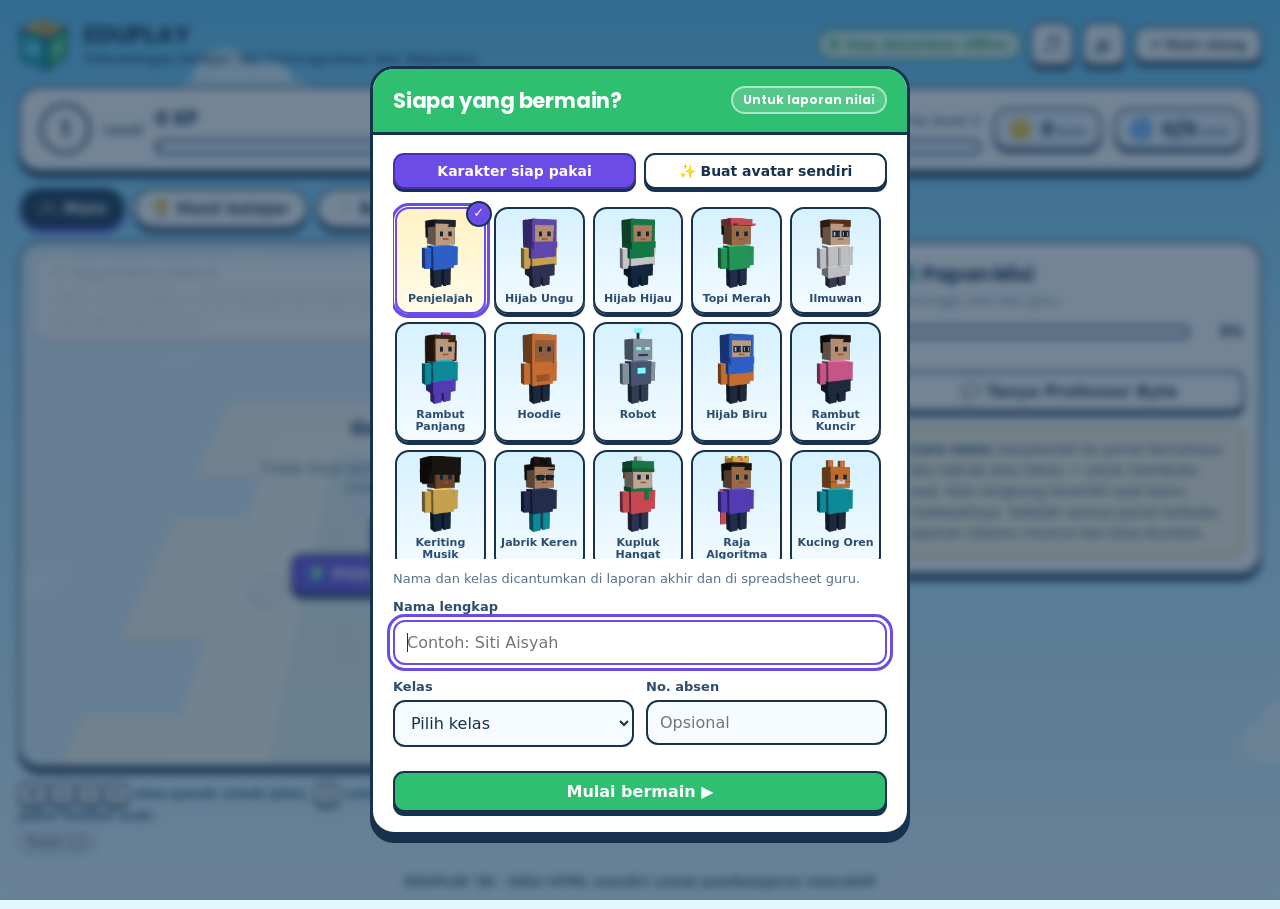
==== commit ab691047: "Add files via upload" ====
--- a/index.html
+++ b/index.html
@@ -56,9 +56,10 @@
 .cube i{position:absolute;inset:0;border:2.5px solid var(--ink);display:grid;place-items:center;font:700 13px var(--display);color:#fff;font-style:normal}
 .cube .fa{background:var(--grape);transform:translateZ(17px)}
 .cube .fb{background:var(--lagoon);transform:rotateY(90deg) translateZ(17px)}
-.cube .fc{background:var(--sun);transform:rotateX(90deg) translateZ(17px)}
+.cube .fc{background:var(--sun);color:var(--ink);transform:rotateX(90deg) translateZ(17px)}
 .cube .fd{background:var(--grape-d);transform:rotateY(-90deg) translateZ(17px)}
 .cube .fe{background:var(--leaf);transform:rotateY(180deg) translateZ(17px)}
+.cube .ff{background:var(--coral,#f26d6d);transform:rotateX(-90deg) translateZ(17px)}
 @keyframes wobble{0%,100%{transform:rotateX(-24deg) rotateY(-40deg)}50%{transform:rotateX(-24deg) rotateY(-130deg)}}
 .brand h1{font-size:24px;line-height:1}.brand p{margin:4px 0 0;font-size:13px;color:var(--ink2);font-weight:600}
 .topactions{display:flex;gap:8px;align-items:center}
@@ -389,6 +390,91 @@
 .wbar{display:block;height:7px;border:1.5px solid var(--ink);border-radius:8px;background:var(--paper2);overflow:hidden;margin-top:3px}
 .wbar i{display:block;height:100%;background:var(--leaf)}
 .wempty{padding:18px;text-align:center;border:2px dashed var(--line);border-radius:var(--r-md);font-weight:700;color:var(--ink2)}
+/* ===== jenis soal ===== */
+.qtext{white-space:pre-line}
+.qhelp{margin:0 0 2px;font-size:13px;color:var(--muted,#5b6b80);font-weight:600}
+.answers .qcheck{justify-content:center;margin-top:4px;font-size:15px}
+.answers.solved .qcheck{display:none}
+.bsprop{border:2.5px dashed var(--ink);border-radius:14px;padding:10px 14px;background:#fffbe8;display:grid;gap:2px}
+.bsprop span{font-size:12px;font-weight:700;color:var(--muted,#5b6b80)}
+.bsprop b{font-size:17px;line-height:1.3}
+.bsrow{display:grid;grid-template-columns:1fr 1fr;gap:12px}
+.answers .bsrow button{justify-content:center;flex-direction:column;gap:4px;padding:16px 10px;font-size:18px;font-family:var(--display)}
+.bsi{width:40px;height:40px;border-radius:50%;display:grid;place-items:center;border:2.5px solid var(--ink);font-size:20px;color:#fff}
+.bsyes .bsi{background:var(--leaf)}.bsno .bsi{background:var(--coral)}
+.answers .mopt{position:relative}
+.answers .mopt .tick{margin-left:auto;width:24px;height:24px;border-radius:7px;border:2px solid var(--ink);display:grid;place-items:center;font-style:normal;color:transparent;background:#fff;flex:0 0 24px}
+.answers .mopt.sel{background:#eee8ff;border-color:var(--grape)}
+.answers .mopt.sel .tick{background:var(--grape);color:#fff;border-color:var(--grape-d)}
+.answers .mopt.hint{outline:3px solid var(--leaf);outline-offset:2px}
+.isirow input{width:100%;font-size:19px;font-weight:700;padding:12px 14px;border:2.5px solid var(--ink);border-radius:14px;background:#fff;letter-spacing:.02em}
+.isirow input:focus{outline:3px solid var(--sun);outline-offset:2px}
+.qhint{margin:0;font:700 15px var(--display);letter-spacing:.12em;color:var(--grape-d);background:#f2eeff;border-radius:10px;padding:8px 12px}
+.slots,.tiles{display:flex;flex-wrap:wrap;gap:7px;justify-content:center}
+.slots{min-height:52px;padding:10px;border:2.5px dashed #9fb0c6;border-radius:14px;background:#f7fbff}
+.answers .slot,.answers .tile{min-width:42px;height:46px;padding:0 10px;justify-content:center;font:700 20px var(--display);border-radius:11px}
+.answers .slot.word,.answers .tile.word{font:700 16px var(--body,inherit);height:42px}
+.answers .slot{background:#fff6d6;box-shadow:0 3px 0 var(--ink)}
+.answers .slot.empty{background:transparent;border-style:dashed;border-color:#b8c6d8;box-shadow:none;color:transparent;min-width:36px}
+.answers .slot.word.empty{min-width:56px}
+.answers .slot.fixed{background:#dff7e9;border-color:var(--leaf-d);box-shadow:0 3px 0 var(--leaf-d)}
+.answers .tile{background:var(--lagoon);color:#fff}
+.qrow{display:flex;justify-content:center}
+.answers .qrow button{font-size:13px;padding:6px 12px;box-shadow:0 3px 0 var(--ink)}
+.ulist{list-style:none;margin:0;padding:0;display:grid;gap:8px}
+.urow{display:flex;align-items:center;gap:10px;border:2.5px solid var(--ink);border-radius:14px;padding:8px 8px 8px 10px;background:#fff;box-shadow:0 3px 0 var(--ink)}
+.urow.fixed{background:#dff7e9;border-color:var(--leaf-d)}
+.unum{flex:0 0 30px;height:30px;border-radius:50%;background:var(--sun);border:2px solid var(--ink);display:grid;place-items:center;font:700 14px var(--display)}
+.utext{flex:1;font-weight:700;font-size:15px;line-height:1.3}
+.ubtns{display:flex;gap:6px}
+.answers .ubtns button{width:38px;height:38px;padding:0;justify-content:center;font-size:14px;box-shadow:0 3px 0 var(--ink)}
+.pleft{display:grid;gap:8px}
+.answers .pcard{flex-direction:column;align-items:stretch;gap:6px;text-align:left}
+.ptext{font-weight:700;line-height:1.35}
+.pans{font-size:13px;font-weight:700;color:var(--muted,#5b6b80)}
+.answers .pcard.sel{outline:3px solid var(--sun);outline-offset:2px;background:#fffbe8}
+.answers .pcard.on .pans{color:var(--ink)}
+.answers .pcard.fixed{background:#dff7e9;border-color:var(--leaf-d);box-shadow:0 3px 0 var(--leaf-d)}
+.plabel{margin:6px 0 0;font-size:12px;font-weight:800;color:var(--muted,#5b6b80)}
+.pright{display:flex;flex-wrap:wrap;gap:8px}
+.answers .pchip{padding:8px 12px;font-size:14px;border-radius:999px}
+.answers .pchip.used{opacity:.6}
+.pc0{border-left:8px solid var(--grape)!important}.pc1{border-left:8px solid var(--lagoon)!important}.pc2{border-left:8px solid var(--sun)!important}.pc3{border-left:8px solid var(--coral)!important}
+.answers .pchip.pc0,.answers .pchip.pc1,.answers .pchip.pc2,.answers .pchip.pc3{border-left-width:8px}
+.pkqt{display:inline-block;width:1.4em}
+.edtypehelp{margin:-4px 0 10px}
+.multiks{display:flex;gap:12px;flex-wrap:wrap;padding:8px 0}
+.multiks label{display:flex;gap:5px;align-items:center;font-weight:700}
+.wccount{display:flex;flex-wrap:wrap;gap:8px;align-items:center;margin-top:6px}
+.wccount label{font-weight:800;font-size:13px}
+.wccount select{width:auto;padding:6px 10px}
+.wccount small{flex-basis:100%;color:var(--muted,#5b6b80)}
+@media(max-width:600px){.answers .slot,.answers .tile{min-width:36px;height:42px;font-size:18px;padding:0 8px}.answers .bsrow button{font-size:16px;padding:12px 8px}}
+#musicBtn.off{opacity:.55;position:relative}
+#musicBtn.off::after{content:'';position:absolute;left:9px;right:9px;top:50%;height:3px;background:var(--coral-d,#c4344a);transform:rotate(-35deg);border-radius:2px}
+/* ===== pembuat avatar ===== */
+.avtabs{display:grid;grid-template-columns:1fr 1fr;gap:8px;margin-bottom:10px}
+.avtabs button{padding:8px 10px;font-size:14px;box-shadow:0 3px 0 var(--ink)}
+.avtabs button.on{background:var(--grape);color:#fff;border-color:var(--grape-d)}
+#avGrid{max-height:min(46vh,360px);overflow:auto;padding:8px 6px 6px 2px;grid-template-columns:repeat(auto-fill,minmax(82px,1fr))}
+.avmake{display:grid;grid-template-columns:180px 1fr;gap:14px;align-items:start}
+.avprev{position:sticky;top:0;display:flex;flex-direction:column;align-items:center;gap:6px;border:2.5px solid var(--ink);border-radius:16px;background:linear-gradient(180deg,#d6f1ff,#f4fbff);padding:8px;box-shadow:0 3px 0 var(--ink)}
+.avprev canvas{width:100%;aspect-ratio:1;cursor:grab;touch-action:none}
+.avprev .avemo{display:none;font-size:72px;line-height:1.4}
+.avprev.noav canvas{display:none}.avprev.noav .avemo{display:block}
+.avprev b{font-size:13px}
+.avopts{display:grid;gap:10px;max-height:min(50vh,420px);overflow:auto;padding:2px 4px 4px 2px}
+.avrow{display:grid;gap:5px}
+.avlbl{font-size:12px;font-weight:800;color:var(--muted,#5b6b80)}
+.chips{display:flex;flex-wrap:wrap;gap:6px}
+.chips .chip{padding:5px 9px;font-size:13px;border-radius:999px;box-shadow:0 2px 0 var(--ink);display:flex;gap:4px;align-items:center}
+.chips .chip.on{background:var(--sun);border-color:var(--ink)}
+.swatches{display:flex;flex-wrap:wrap;gap:6px}
+.swatch{width:30px;height:30px;padding:0;border-radius:50%;background:var(--c);box-shadow:0 2px 0 var(--ink);border-width:2px}
+.swatch.on{outline:3px solid var(--grape);outline-offset:2px}
+.swatch.none{background:#fff;font-size:13px;display:grid;place-items:center;color:var(--muted,#5b6b80)}
+@media(max-width:600px){.avmake{grid-template-columns:1fr}.avprev{position:static;flex-direction:row;flex-wrap:wrap;justify-content:center}.avprev canvas{width:120px}.avopts{max-height:none}.swatch{width:28px;height:28px}}
+.swatch:hover:not(:disabled){background:var(--c)}.swatch.none:hover:not(:disabled){background:#fff}
 </style>
 <!--EV:/HEAD--></head>
 <body><!--EV:BODY-->
@@ -396,13 +482,13 @@
 <div class="app">
 <header class="top">
  <div class="brand">
-  <div class="cubebox" aria-hidden="true"><div class="cube"><i class="fa">EV</i><i class="fb"></i><i class="fc"></i><i class="fd"></i><i class="fe"></i></div></div>
+  <div class="cubebox" aria-hidden="true"><div class="cube"><i class="fa">EP</i><i class="fb">EP</i><i class="fc">EP</i><i class="fd">EP</i><i class="fe">EP</i><i class="ff">EP</i></div></div>
   <div><h1>EDUPLAY</h1><p>Petualangan belajar 3D</p></div>
  </div>
  <div class="topactions">
   <span class="status">Siap dimainkan offline</span>
   <button id="lockBtn" class="small lockpill" hidden aria-label="Kunci mode guru">🔓<span class="rlabel"> Mode guru · Kunci</span></button>
-  <button id="muteBtn" class="iconbtn" aria-label="Matikan suara" title="Suara">🔊</button>
+  <button id="musicBtn" class="iconbtn" aria-label="Matikan musik" title="Musik tema dunia">🎵</button><button id="muteBtn" class="iconbtn" aria-label="Matikan suara" title="Suara">🔊</button>
   <button id="resetAll" class="small" aria-label="Reset game">↺<span class="rlabel"> Reset game</span></button>
  </div>
 </header>
@@ -530,14 +616,18 @@
    </div>
 
    <div class="ready" id="readyBox"><div class="row"><span id="readyText">Misi siap: 0 dari minimal 15</span><span class="badge" id="readyBadge">Belum siap</span></div><div class="progress"><div id="readyBar"></div></div></div>
-   <div class="hint studiomsg" id="studioMessage">Mode otomatis membaca materi dan membuat soal pilihan ganda: definisi istilah, isian kata kunci, fakta angka, dan pernyataan benar. Jika materi kurang, sisanya diambil dari bank soal mapel.</div>
+   <div class="hint studiomsg" id="studioMessage">Mode otomatis membaca materi lalu membuat soal dengan jenis beragam: pilihan ganda, benar/salah, isian, susun huruf atau kata, pilih semua yang tepat, dan pasangkan. Jika materi kurang, sisanya diambil dari bank soal mapel.</div>
   </div>
   <div class="card panel">
    <div class="worldctx" id="worldCtx"></div>
    <h2>📝 Mission Editor</h2><p class="small muted" style="margin-top:0">Pilih misi untuk mengubah pertanyaan, opsi jawaban, dan penjelasan. Tanda ⚠️ berarti misi belum lengkap.</p>
    <div class="field"><label for="editMission">Pilih misi</label><div class="edsel"><button id="edPrev" aria-label="Misi sebelumnya">◀</button><select id="editMission"></select><button id="edNext" aria-label="Misi berikutnya">▶</button></div></div>
-   <div class="field"><label for="editTitle">Nama misi</label><input id="editTitle"></div>
-   <div class="field"><label for="editQuestion">Pertanyaan</label><textarea id="editQuestion" rows="3"></textarea></div>
+   <div class="two">
+    <div class="field"><label for="editTitle">Nama misi</label><input id="editTitle"></div>
+    <div class="field"><label for="editType">Jenis soal</label><select id="editType"><option value="pg">🔘 Pilihan ganda</option><option value="bs">⚖️ Benar atau salah</option><option value="multi">☑️ Pilih semua yang tepat</option><option value="isian">⌨️ Ketik jawaban (isian)</option><option value="huruf">🔤 Susun huruf</option><option value="kata">🧱 Susun kata</option><option value="urut">🔢 Urutkan</option><option value="pasang">🔗 Pasangkan</option></select></div>
+   </div>
+   <p class="small muted edtypehelp" id="editTypeHelp"></p>
+   <div class="field"><label for="editQuestion" id="lblQuestion">Pertanyaan</label><textarea id="editQuestion" rows="3"></textarea></div>
    <div class="two">
     <div class="field"><label for="editA">Opsi A</label><input id="editA"></div>
     <div class="field"><label for="editB">Opsi B</label><input id="editB"></div>
@@ -547,7 +637,7 @@
     <div class="field"><label for="editD">Opsi D (boleh kosong)</label><input id="editD"></div>
    </div>
    <div class="two">
-    <div class="field"><label for="editCorrect">Jawaban benar</label><select id="editCorrect"><option value="0">A</option><option value="1">B</option><option value="2">C</option><option value="3">D</option></select></div>
+    <div class="field" id="fCorrect"><label for="editCorrect">Jawaban benar</label><select id="editCorrect"><option value="0">A</option><option value="1">B</option><option value="2">C</option><option value="3">D</option></select><div class="multiks" id="editMulti" hidden><label><input type="checkbox" value="0"> A</label><label><input type="checkbox" value="1"> B</label><label><input type="checkbox" value="2"> C</label><label><input type="checkbox" value="3"> D</label></div></div>
     <div class="field"><label for="editSkill">Kompetensi</label><input id="editSkill"></div>
    </div>
    <div class="field"><label for="editExplain">Penjelasan</label><textarea id="editExplain" rows="3"></textarea></div>
@@ -581,7 +671,7 @@
    <div>
     <div id="srvBox">
      <h3 class="sub2">🔗 Link siswa tetap (tanpa unduh ulang)</h3>
-     <p class="small muted" style="margin-top:0">Misi disimpan di Google Sheet Anda (sheet <b>Misi</b>). Siswa cukup membuka satu link. Setiap kali Anda menerbitkan, misi di link itu ikut berubah. Butuh kode Apps Script <b>versi 4</b> dan <b>KUNCI_GURU</b> yang sudah Anda ganti di kode itu.</p>
+     <p class="small muted" style="margin-top:0">Misi disimpan di Google Sheet Anda (sheet <b>Misi</b>). Siswa cukup membuka satu link. Setiap kali Anda menerbitkan, misi di link itu ikut berubah. Butuh kode Apps Script <b>versi 5</b> dan <b>KUNCI_GURU</b> yang sudah Anda ganti di kode itu.</p>
      <div class="field"><label for="teacherKey">Kunci guru (sama dengan KUNCI_GURU di Apps Script)</label><input id="teacherKey" type="password" autocomplete="off"></div>
      <div class="actions"><button class="primary" id="srvPublish">🌐 Terbitkan misi ke link siswa</button><button id="srvPull">📥 Ambil misi dari spreadsheet</button></div>
      <div class="sendline" id="srvStatus">Isi URL Apps Script di kolom kiri dan kunci guru, lalu terbitkan.</div>
@@ -658,7 +748,9 @@
    <div class="helpitem"><h3>📱 Di HP / tablet</h3><p>Ketuk petak atau portal untuk berjalan otomatis. Bisa juga geser layar, atau tahan tombol arah. Tombol ⛶ membuat dunia memenuhi layar.</p></div>
    <div class="helpitem"><h3>🎯 Tujuan dan nilai</h3><p>Buka semua portal dengan menjawab soal. Nilai dihitung dari soal yang benar pada percobaan pertama. Koin (+10 XP) dan peti harta (+50 XP) menambah XP, bukan nilai.</p></div>
    <div class="helpitem teacher-help"><h3>🧑‍🏫 Membuat misi</h3><p>Mode otomatis: unggah file, tempel link, atau tempel teks, lalu pilih jumlah misi (15–50). Mode manual: tulis di Mission Editor atau impor dari template Excel. Mode paket perangkat ajar: atur misi tiap dunia Informatika dan KKA kelas X–XII (sampai 50 misi), atau gabungkan beberapa bab menjadi dunia guru. Siswa memilih sendiri dunia sesuai tingkat kelasnya lewat tombol 🌍. Periksa soal sebelum dipakai di kelas.</p></div>
-   <div class="helpitem"><h3>🌗 Suasana sesuai kelas</h3><p>Kelas X bermain di dunia siang dan mendapat bantuan: setelah jawaban salah, satu pilihan salah lain disingkirkan. Kelas XI bermain saat senja, kelas XII saat malam, tanpa bantuan. Nilai tetap dihitung dari jawaban benar pada percobaan pertama.</p></div>
+   <div class="helpitem"><h3>🧩 Jenis soal</h3><p>Setiap portal bisa berbeda: pilihan ganda, benar atau salah, pilih semua yang tepat, ketik jawaban, susun huruf, susun kata, urutkan, dan pasangkan. Petunjuk singkat muncul di atas jawaban.</p></div>
+   <div class="helpitem"><h3>🎵 Musik dan avatar</h3><p>Setiap dunia punya musik temanya sendiri. Tombol 🎵 menyalakan atau mematikan musik, 🔊 untuk semua suara. Ketuk nama atau avatarmu di dunia untuk memilih karakter atau membuat avatar sendiri.</p></div>
+   <div class="helpitem"><h3>🌗 Suasana sesuai kelas</h3><p>Kelas X bermain di dunia siang dan mendapat bantuan setelah jawaban salah, misalnya satu pilihan salah disingkirkan atau satu huruf dipasang. Kelas XI bermain saat senja, kelas XII saat malam, tanpa bantuan. Nilai tetap dihitung dari jawaban benar pada percobaan pertama.</p></div>
    <div class="helpitem teacher-help"><h3>📊 Hasil ke spreadsheet</h3><p>Di akhir permainan muncul laporan nilai yang bisa diunduh sebagai Excel. Jika URL Apps Script diisi, hasil juga terkirim otomatis ke Google Sheets guru.</p></div>
    <div class="helpitem"><h3>🌐 Butuh internet untuk</h3><p>Mengambil materi dari link, membaca foto/scan lewat OCR, dan mengirim hasil ke Google Sheets. Bermain, membaca PDF/Word/PowerPoint/Excel, dan mengunduh Excel bisa offline.</p></div>
   </div>
@@ -692,8 +784,9 @@
  <div class="dialog">
   <div class="dhead" style="background:var(--leaf)"><h2 id="stuTitle">Siapa yang bermain?</h2><span class="pchip">Untuk laporan nilai</span></div>
   <div class="dbody">
-   <label style="margin-bottom:8px">Pilih avatar</label>
-   <div class="avgrid" id="avGrid" role="radiogroup" aria-label="Pilihan avatar"></div>
+   <div class="avtabs" role="tablist" aria-label="Avatar"><button type="button" role="tab" id="avTabPick" class="on" aria-selected="true">Karakter siap pakai</button><button type="button" role="tab" id="avTabMake" aria-selected="false">✨ Buat avatar sendiri</button></div>
+   <div id="avPick"><div class="avgrid" id="avGrid" role="radiogroup" aria-label="Pilihan avatar"></div></div>
+   <div id="avMake" hidden><div class="avmake"><div class="avprev" id="avPrevBox"><canvas id="avPrev" width="220" height="220" data-avc="custom" title="Geser untuk memutar"></canvas><div class="avemo" id="avPrevEmo"></div><b id="avPrevName"></b><button type="button" class="ghost small" id="avRandom">🎲 Acak</button></div><div class="avopts" id="avOpts"></div></div></div>
    <p class="small muted" style="margin-top:12px">Nama dan kelas dicantumkan di laporan akhir dan di spreadsheet guru.</p>
    <div class="field"><label for="stuName">Nama lengkap</label><input id="stuName" autocomplete="name" placeholder="Contoh: Siti Aisyah"></div>
    <div class="two">
@@ -738,13 +831,13 @@
   <div class="dbody">
    <p class="small muted" id="pinDesc" style="margin-top:0"></p>
    <div id="pinStepA">
-    <div class="field" id="pinRecRow" hidden><label for="pinRec">Kode pemulihan</label><input id="pinRec" autocomplete="off" autocapitalize="characters" placeholder="EV-XXXX-XXXX"></div>
+    <div class="field" id="pinRecRow" hidden><label for="pinRec">Kode pemulihan</label><input id="pinRec" autocomplete="off" autocapitalize="characters" placeholder="EP-XXXX-XXXX"></div>
     <div class="field"><label for="pinInput" id="pinLabel">PIN guru</label><input id="pinInput" type="password" autocomplete="off"></div>
     <div class="field" id="pinConfirmRow" hidden><label for="pinConfirm">Ulangi PIN</label><input id="pinConfirm" type="password" autocomplete="off"></div>
    </div>
    <div id="pinStepB" hidden>
     <p style="margin-top:0;font-weight:700">PIN tersimpan. Catat kode pemulihan ini untuk berjaga-jaga jika lupa PIN:</p>
-    <div class="reccode" id="recCode">EV-XXXX-XXXX</div>
+    <div class="reccode" id="recCode">EP-XXXX-XXXX</div>
     <p class="small muted">Kode ini hanya ditampilkan sekali. Simpan di tempat yang tidak bisa dilihat siswa.</p>
    </div>
    <div class="edwarn" id="pinWarn"></div>
@@ -926,6 +1019,116 @@
 const TOUR50=[[4,1],[8,1],[11,1],[14,1],[18,1],[20,1],[20,3],[18,3],[16,3],[13,3],[9,3],[8,3],[6,3],[4,3],[2,3],[2,5],[4,5],[6,5],[8,5],[13,5],[15,5],[16,5],[19,5],[19,9],[17,9],[15,9],[14,9],[12,9],[9,9],[6,9],[4,9],[2,9],[1,11],[4,11],[6,11],[8,11],[10,11],[13,11],[15,11],[17,11],[20,11],[19,13],[17,13],[15,13],[12,13],[10,13],[7,13],[5,13],[3,13],[1,13]];
 let SPOTS=[];
 function refreshSpots(){const n=Math.max(1,missions.length),T=n>TOUR.length?TOUR50:TOUR;SPOTS=missions.map((_,i)=>T[Math.min(T.length-1,Math.floor(i*T.length/n))])}
+/* ================= JENIS SOAL: PILIHAN GANDA, BENAR/SALAH, ISIAN, SUSUN, URUT, PASANGKAN ================= */
+const QT={pg:['Pilihan ganda','🔘'],bs:['Benar atau salah','⚖️'],multi:['Pilih semua yang tepat','☑️'],isian:['Ketik jawaban','⌨️'],huruf:['Susun huruf','🔤'],kata:['Susun kata','🧱'],urut:['Urutkan','🔢'],pasang:['Pasangkan','🔗']};
+const QT_HELP={multi:'Bisa lebih dari satu pilihan. Tekan Periksa setelah memilih.',isian:'Ketik jawabanmu, lalu tekan Periksa atau Enter.',huruf:'Ketuk huruf sesuai urutan. Ketuk huruf di kotak jawaban untuk mengembalikannya.',kata:'Ketuk kata sesuai urutan untuk menyusun jawaban.',urut:'Pindahkan dengan tombol ▲ ▼ sampai urutannya benar, lalu tekan Periksa.',pasang:'Ketuk kartu soal, lalu ketuk jawaban yang cocok. Ketuk lagi untuk melepas.'};
+const QT_LABEL={pg:'Pilihan ganda',bs:'Benar/Salah',multi:'Pilih semua yang tepat',isian:'Isian',huruf:'Susun huruf',kata:'Susun kata',urut:'Urutkan',pasang:'Pasangkan'};
+const PAIR='↔',ROMAN=['','II','III','IV','V','VI','VII','VIII'];
+const qType=m=>m&&QT[m.t]?m.t:'pg';
+function jenisCode(s){s=String(s||'').toLowerCase().trim();if(!s)return'pg';if(QT[s])return s;if(/semua|jamak|kompleks|multi/.test(s))return'multi';if(/benar|salah|b\/s|true|false/.test(s))return'bs';if(/isian|ketik|singkat/.test(s))return'isian';if(/huruf|anagram/.test(s))return'huruf';if(/kata|kalimat/.test(s))return'kata';if(/urut/.test(s))return'urut';if(/pasang|jodoh|cocok/.test(s))return'pasang';return'pg'}
+function splitPair(s){s=String(s||'');let i=s.indexOf(PAIR);if(i>=0)return[s.slice(0,i).trim(),s.slice(i+1).trim()];i=s.lastIndexOf('=');if(i>0)return[s.slice(0,i).trim(),s.slice(i+1).trim()];i=s.indexOf('|');if(i>0)return[s.slice(0,i).trim(),s.slice(i+1).trim()];return[s.trim(),'']}
+const filledA=a=>(a||[]).filter(x=>String(x==null?'':x).trim());
+const normAns=s=>String(s==null?'':s).toLowerCase().normalize('NFD').replace(/[̀-ͯ]/g,'').replace(/[“”"'`’‘.,;:!?()\[\]]/g,' ').replace(/\s+/g,' ').trim();
+const numOf=s=>{const t=String(s||'').trim().replace(/\s/g,'');if(!/^[-+]?[\d.,]+%?$/.test(t))return null;let x=t.replace('%','');if(/,\d{1,2}$/.test(x)||(/,/.test(x)&&!/\./.test(x)&&!/,\d{3}$/.test(x)))x=x.replace(/\./g,'').replace(',','.');else x=x.replace(/,/g,'');const v=parseFloat(x);return isFinite(v)?v:null};
+function lev(a,b){if(a===b)return 0;if(Math.abs(a.length-b.length)>2)return 9;let p=Array.from({length:b.length+1},(_,i)=>i);for(let i=1;i<=a.length;i++){const c=[i];for(let j=1;j<=b.length;j++)c[j]=Math.min(p[j]+1,c[j-1]+1,p[j-1]+(a[i-1]===b[j-1]?0:1));p=c}return p[b.length]}
+
+function fixMission(m){m=m||{};const t=qType(m);let a=Array.isArray(m.a)?m.a.slice(0,4).map(x=>x==null?'':String(x)):[];
+ if(t==='bs')a=['Benar','Salah'];else if(t==='pasang')a=a.map(x=>{const p=splitPair(x);return p[0]||p[1]?p[0]+PAIR+p[1]:''});
+ if(t==='pg'||t==='multi')while(a.length<3)a.push('');
+ const o={title:String(m.title||'Misi'),q:String(m.q||''),a,c:Math.max(0,Math.min(Math.max(0,a.length-1),+m.c||0)),ex:String(m.ex||''),skill:String(m.skill||''),src:m.src||'manual'};
+ if(t!=='pg')o.t=t;if(t==='multi')o.k=[...new Set((Array.isArray(m.k)?m.k:[o.c]).map(Number).filter(i=>i>=0&&i<a.length))].sort((x,y)=>x-y);return o}
+function missionValid(m){if(!m||!String(m.q||'').trim())return false;const t=qType(m),a=m.a||[],f=filledA(a);
+ switch(t){case'bs':return +m.c===0||+m.c===1;
+  case'multi':{const k=m.k||[];return f.length>=3&&k.length>=1&&k.length<f.length&&k.every(i=>String(a[i]||'').trim())}
+  case'isian':return f.length>=1;
+  case'huruf':return /^\S{3,14}$/.test(String(a[0]||'').trim());
+  case'kata':{const n=String(a[0]||'').trim().split(/\s+/).filter(Boolean).length;return n>=2&&n<=10}
+  case'urut':return f.length>=3&&new Set(f.map(normAns)).size===f.length;
+  case'pasang':{const p=f.map(splitPair);return p.length>=3&&p.every(x=>x[0]&&x[1])&&new Set(p.map(x=>normAns(x[0]))).size===p.length&&new Set(p.map(x=>normAns(x[1]))).size===p.length}
+  default:return f.length>=2&&!!String(a[+m.c]||'').trim()}}
+function keyText(m){const t=qType(m),a=m.a||[];if(t==='multi')return(m.k||[]).map(i=>a[i]).join('; ');if(t==='isian')return filledA(a).join(' / ');if(t==='huruf'||t==='kata')return a[0]||'';if(t==='urut')return filledA(a).join(' → ');if(t==='pasang')return filledA(a).map(x=>splitPair(x).join(' = ')).join('; ');return a[+m.c]||''}
+function keyCode(m){const t=qType(m);if(t==='multi')return(m.k||[]).map(i=>'ABCD'[i]).join(',');if(t==='bs')return +m.c?'Salah':'Benar';if(t==='pg')return'ABCD'[+m.c]||'A';return''}
+function qTypeOf(m){const t=qType(m);return QT[t][1]+' '+QT[t][0]}
+
+/* --- remix: satu soal pilihan ganda menjadi beberapa jenis soal --- */
+function seedRng(s){let h=2166136261>>>0;s=String(s);for(let i=0;i<s.length;i++){h^=s.charCodeAt(i);h=Math.imul(h,16777619)>>>0}return()=>{h=(h+0x6D2B79F5)>>>0;let t=h;t=Math.imul(t^(t>>>15),t|1);t^=t+Math.imul(t^(t>>>7),t|61);return((t^(t>>>14))>>>0)/4294967296}}
+const RX_OPT=/\b(berikut|di bawah ini|di atas|pernyataan|gambar|tabel|ilustrasi)\b/i,RX_MANY=/\b(manakah|contoh|termasuk|kecuali|salah satu)\b/i,RX_REF=/\b(semua|keduanya|di atas)\b|^(benar|salah|ya|tidak)$|^[a-e](\s*(dan|,|&)\s*[a-e])+$|^\d+(\s*(dan|,|&)\s*\d+)+$/i,RX_NEG=/\b(bukan|tidak|kecuali|salah)\b/i;
+function variantsOf(m,rnd){const a=(m.a||[]).map(x=>String(x==null?'':x)),c=+m.c||0,ok=(a[c]||'').trim(),wr=a.map((x,i)=>i).filter(i=>i!==c&&a[i].trim()),words=ok.split(/\s+/).filter(Boolean);
+ const base={title:m.title||'Misi',q:m.q,a:a.slice(),c,ex:m.ex||'',skill:m.skill||m.title||'',src:m.src||'paket'},V=[{...base}];if(!ok)return V;
+ if(!RX_OPT.test(m.q)&&!RX_MANY.test(m.q)&&!RX_REF.test(ok)){
+  if(/^[A-Za-zÀ-ÿ]{4,12}$/.test(ok))V.push({...base,t:'huruf',a:[ok],c:0});else if(words.length>=3&&words.length<=7&&ok.length<=60)V.push({...base,t:'kata',a:[ok],c:0});
+  if(ok.length<=24&&words.length<=3)V.push({...base,t:'isian',a:[ok],c:0})}
+ if(wr.length){V.push({...base,t:'bs',q:m.q+'\n→ '+ok,a:['Benar','Salah'],c:0});const w=wr[Math.floor(rnd()*wr.length)];V.push({...base,t:'bs',q:m.q+'\n→ '+a[w].trim(),a:['Benar','Salah'],c:1,ex:'Jawaban yang tepat: '+ok+'. '+(m.ex||'')})}
+ if(wr.length>=2&&!RX_NEG.test(m.q))V.push({...base,t:'multi',q:m.q+'\nPilih SEMUA pilihan yang salah.',k:wr.slice()});
+ return V}
+const pairable=m=>{const ok=String((m.a||[])[+m.c||0]||'').trim();return!!ok&&ok.length<=40&&ok.split(/\s+/).length<=5&&String(m.q||'').length<=170&&!RX_OPT.test(m.q)&&!ok.includes('=')};
+function makePairOf(items,ids){const seen=new Set(),pick=[];for(const i of ids){const m=items[i],ans=String(m.a[+m.c||0]).trim(),k=normAns(ans);if(seen.has(k)||seen.has('q'+normAns(m.q)))continue;seen.add(k);seen.add('q'+normAns(m.q));pick.push(m);if(pick.length===3)break}
+ if(pick.length<3)return null;return{title:pick[0].title+' · Pasangan',q:'Pasangkan setiap soal dengan jawabannya.',t:'pasang',a:pick.map(m=>String(m.q).replace(/\s*(\.\.\.|…)\s*$/,' …').replace(new RegExp(PAIR,'g'),'-')+PAIR+String(m.a[+m.c||0]).trim()),c:0,ex:'',skill:pick[0].skill||pick[0].title,src:'paket'}}
+function remixWorld(items,n,seed){items=(items||[]).filter(x=>x&&x.q);if(!items.length)return[];n=Math.max(1,Math.min(MAXM,n||items.length));const rnd=seedRng(seed||'eduplay'),V=items.map(m=>variantsOf(m,rnd)),used=items.map(()=>new Set()),cnt={},out=[],P=items.map((m,i)=>pairable(m)?i:-1).filter(i=>i>=0);
+ const vk=v=>(v.t||'pg')+(v.t==='bs'?v.c:''),bump=t=>cnt[t]=(cnt[t]||0)+1;let pairs=0;
+ const pairFrom=i=>{const k=P.indexOf(i);if(k<0)return null;const L=P.length,st=Math.max(1,Math.floor(L/3));return makePairOf(items,[P[k],P[(k+st)%L],P[(k+2*st)%L]].concat(P))};
+ const take=(i,pass)=>{const opts=V[i].filter(v=>!used[i].has(vk(v)));if(!opts.length)return null;let best=null,bs=1e9;for(const v of opts){const t=qType(v),s=(cnt[t]||0)-(t==='pg'&&pass===0?.6:0)+rnd()*.95;if(s<bs){bs=s;best=v}}used[i].add(vk(best));bump(qType(best));return best};
+ let pass=0,want=false;
+ while(out.length<n&&pass<8){let added=0;
+  for(let i=0;i<items.length&&out.length<n;i++){if(out.length%7===5)want=true;
+   if(want&&P.includes(i)&&!used[i].has('pasang')){const p=pairFrom(i);if(p){used[i].add('pasang');out.push(pass?{...p,title:p.title+' '+ROMAN[pass]}:p);bump('pasang');pairs++;want=false;added++;continue}}
+   const v=take(i,pass);if(!v)continue;out.push(pass?{...v,title:v.title+' '+ROMAN[pass]}:v);added++}
+  if(!added)break;pass++}
+ for(let r=0;out.length<n&&P.length>=3&&r<P.length;r++){const L=P.length,ids=[P[r%L],P[(r+1+r%3)%L],P[(r+3+r%5)%L]].concat(P);const p=makePairOf(items,ids);if(p){out.push({...p,title:p.title+' '+ROMAN[Math.min(7,2+r%5)]});pairs++}}
+ for(let r=0;out.length<n;r++){const m=items[r%items.length];out.push({...V[r%items.length][0],title:m.title+' '+ROMAN[Math.min(7,3+Math.floor(r/items.length))]})}
+ return out.slice(0,n).map(fixMission)}
+function varyTypes(list,seed){const plain=list.filter(m=>qType(m)==='pg'&&missionValid(m));if(plain.length<list.length||plain.length<3)return list;return remixWorld(plain,plain.length,seed)}
+
+/* --- kuis: tampilan per jenis soal --- */
+let QZ=null;
+const shuffleArr=(arr,notSame)=>{const a=arr.slice();for(let k=0;k<6;k++){for(let i=a.length-1;i>0;i--){const j=Math.floor(Math.random()*(i+1));[a[i],a[j]]=[a[j],a[i]]}if(!notSame||a.length<2||a.some((x,i)=>x!==arr[i]))break}return a};
+const chkBtn='<button class="primary qcheck" id="qCheck" type="button">Periksa jawaban</button>';
+function renderQuizBody(m){const t=qType(m),box=$('answerList'),a=m.a||[],esc=escapeHTML;QZ={t,lock:0};let q=String(m.q||''),prop='';
+ if(t==='bs'){const k=q.indexOf('\n→ ');if(k>=0){prop=q.slice(k+3);q=q.slice(0,k)}}
+ $('quizQuestion').textContent=q;box.className='answers qt-'+t;const help=QT_HELP[t]?`<p class="qhelp">${QT_HELP[t]}</p>`:'';
+ if(t==='pg'){box.innerHTML=a.map((x,j)=>!String(x).trim()?'':`<button data-answer="${j}"><span class="letter">${String.fromCharCode(65+j)}</span><span>${esc(x)}</span></button>`).join('')}
+ else if(t==='bs'){box.innerHTML=(prop?`<div class="bsprop"><span>Jawaban yang diajukan</span><b>${esc(prop)}</b></div>`:'')+'<div class="bsrow"><button data-answer="0" class="bsyes"><span class="bsi">✓</span>Benar</button><button data-answer="1" class="bsno"><span class="bsi">✗</span>Salah</button></div>'}
+ else if(t==='multi'){QZ.sel=new Set();box.innerHTML=help+a.map((x,j)=>!String(x).trim()?'':`<button class="mopt" data-m="${j}" aria-pressed="false" type="button"><span class="letter">${String.fromCharCode(65+j)}</span><span>${esc(x)}</span><i class="tick">✓</i></button>`).join('')+chkBtn}
+ else if(t==='isian'){box.innerHTML=help+'<div class="isirow"><input id="qInput" autocomplete="off" autocapitalize="off" spellcheck="false" maxlength="80" placeholder="Ketik jawaban di sini" aria-label="Jawaban"></div><p class="qhint" id="qHint" hidden></p>'+chkBtn}
+ else if(t==='huruf'||t==='kata'){const units=t==='huruf'?Array.from(String(a[0]).trim().toUpperCase()):String(a[0]).trim().split(/\s+/);QZ.units=units;QZ.tiles=shuffleArr(units.map((u,i)=>({u,i})),true);QZ.picked=[];box.innerHTML=help+'<div class="slots" id="qSlots"></div><div class="tiles" id="qTiles"></div><div class="qrow"><button class="ghost small" id="qClear" type="button">↺ Ulangi susunan</button></div>'+chkBtn;drawTiles()}
+ else if(t==='urut'){QZ.items=filledA(a);QZ.order=shuffleArr(QZ.items.map((_,i)=>i),true);box.innerHTML=help+'<ol class="ulist" id="qList"></ol>'+chkBtn;drawOrder()}
+ else if(t==='pasang'){const p=filledA(a).map(splitPair);QZ.pairs=p;QZ.left=shuffleArr(p.map((_,i)=>i));QZ.right=shuffleArr(p.map((_,i)=>i),true);QZ.map={};QZ.sel=null;QZ.fixed=new Set();box.innerHTML=help+'<div class="pleft" id="qLeft"></div><p class="plabel">Jawaban</p><div class="pright" id="qRight"></div>'+chkBtn;drawPairs()}
+ bindQuizBody()}
+function bindQuizBody(){const box=$('answerList');box.querySelectorAll('[data-answer]').forEach(b=>b.addEventListener('click',()=>answer(+b.dataset.answer)));
+ box.querySelectorAll('[data-m]').forEach(b=>b.addEventListener('click',()=>{if(answered||b.disabled)return;const j=+b.dataset.m;QZ.sel.has(j)?QZ.sel.delete(j):QZ.sel.add(j);b.classList.toggle('sel',QZ.sel.has(j));b.setAttribute('aria-pressed',QZ.sel.has(j));SFX.bump()}));
+ const inp=$('qInput');if(inp)inp.addEventListener('keydown',e=>{if(e.key==='Enter'){e.preventDefault();checkQuiz()}});
+ const cl=$('qClear');if(cl)cl.addEventListener('click',()=>{if(answered)return;QZ.picked=QZ.picked.slice(0,QZ.lock);drawTiles()});
+ const ck=$('qCheck');if(ck)ck.addEventListener('click',checkQuiz)}
+function drawTiles(){const isH=QZ.t==='huruf',left=QZ.tiles.filter(x=>!QZ.picked.includes(x.i));
+ $('qSlots').innerHTML=QZ.units.map((_,k)=>{const p=QZ.picked[k];const u=p==null?'':QZ.units[p];return`<button type="button" class="slot${p==null?' empty':''}${k<QZ.lock?' fixed':''}${isH?'':' word'}" data-slot="${k}"${p==null||k<QZ.lock?' tabindex="-1"':''}>${escapeHTML(u)}</button>`}).join('');
+ $('qTiles').innerHTML=left.length?left.map(x=>`<button type="button" class="tile${isH?'':' word'}" data-tile="${x.i}">${escapeHTML(x.u)}</button>`).join(''):'<span class="small muted">Semua sudah tersusun. Tekan Periksa.</span>';
+ $('qTiles').querySelectorAll('[data-tile]').forEach(b=>b.addEventListener('click',()=>{if(answered)return;QZ.picked.push(+b.dataset.tile);SFX.bump();drawTiles()}));
+ $('qSlots').querySelectorAll('[data-slot]').forEach(b=>b.addEventListener('click',()=>{if(answered)return;const k=+b.dataset.slot;if(k<QZ.lock||QZ.picked[k]==null)return;QZ.picked.splice(k,1);drawTiles()}))}
+function drawOrder(){const L=$('qList');L.innerHTML=QZ.order.map((ix,k)=>`<li class="urow${k<QZ.lock?' fixed':''}"><span class="unum">${k+1}</span><span class="utext">${escapeHTML(QZ.items[ix])}</span><span class="ubtns"><button type="button" data-up="${k}" aria-label="Naikkan"${k<=QZ.lock?' disabled':''}>▲</button><button type="button" data-dn="${k}" aria-label="Turunkan"${k<QZ.lock||k===QZ.order.length-1?' disabled':''}>▼</button></span></li>`).join('');
+ const mv=(k,d)=>{if(answered)return;const j=k+d;if(j<QZ.lock||j>=QZ.order.length)return;[QZ.order[k],QZ.order[j]]=[QZ.order[j],QZ.order[k]];SFX.bump();drawOrder();const b=L.querySelector(`[data-${d<0?'up':'dn'}="${j}"]`)||L.querySelector(`[data-${d<0?'dn':'up'}="${j}"]`);if(b&&!b.disabled)b.focus({preventScroll:true})};
+ L.querySelectorAll('[data-up]').forEach(b=>b.addEventListener('click',()=>mv(+b.dataset.up,-1)));L.querySelectorAll('[data-dn]').forEach(b=>b.addEventListener('click',()=>mv(+b.dataset.dn,1)))}
+function drawPairs(){const P=QZ.pairs,used=new Set(Object.values(QZ.map)),color=r=>'pc'+(QZ.right.indexOf(r)%4);
+ $('qLeft').innerHTML=QZ.left.map(l=>{const r=QZ.map[l],fx=QZ.fixed.has(l);return`<button type="button" class="pcard${QZ.sel===l?' sel':''}${r!=null?' on '+color(r):''}${fx?' fixed':''}" data-pl="${l}"><span class="ptext">${escapeHTML(P[l][0])}</span><span class="pans">${r!=null?'→ '+escapeHTML(P[r][1]):'Ketuk lalu pilih jawaban'}</span></button>`}).join('');
+ $('qRight').innerHTML=QZ.right.map(r=>`<button type="button" class="pchip${used.has(r)?' used '+color(r):''}" data-pr="${r}">${escapeHTML(P[r][1])}</button>`).join('');
+ $('qLeft').querySelectorAll('[data-pl]').forEach(b=>b.addEventListener('click',()=>{if(answered)return;const l=+b.dataset.pl;if(QZ.fixed.has(l))return;if(QZ.map[l]!=null&&QZ.sel!==l){delete QZ.map[l];QZ.sel=l}else QZ.sel=QZ.sel===l?null:l;SFX.bump();drawPairs()}));
+ $('qRight').querySelectorAll('[data-pr]').forEach(b=>b.addEventListener('click',()=>{if(answered)return;const r=+b.dataset.pr;for(const k of Object.keys(QZ.map))if(QZ.map[k]===r){if(QZ.fixed.has(+k))return;delete QZ.map[k]}let l=QZ.sel;if(l==null)l=QZ.left.find(x=>QZ.map[x]==null);if(l==null)return;QZ.map[l]=r;QZ.sel=QZ.left.find(x=>QZ.map[x]==null&&x!==l);if(QZ.sel===undefined)QZ.sel=null;SFX.bump();drawPairs()}))}
+function isianMatch(inp,acc){const x=normAns(inp);if(!x)return 0;for(const a of acc){const y=normAns(a);if(!y)continue;if(x===y||x.replace(/\s/g,'')===y.replace(/\s/g,''))return 2;const nx=numOf(inp),ny=numOf(a);if(nx!=null&&ny!=null&&Math.abs(nx-ny)<1e-9)return 2}for(const a of acc){const y=normAns(a);if(y.length>=6&&numOf(a)==null&&lev(x,y)<=1)return 1}return 0}
+function checkQuiz(){if(answered)return;const m=missions[activeMission];if(!m||!QZ)return;const t=QZ.t,a=m.a||[],help=worldLevel().help,tries=(wrongs[activeMission]||0)+1;let ok=false,msg='',hint='',near='';
+ if(t==='multi'){if(!QZ.sel.size){toast('Pilih minimal satu jawaban dulu.');return}const k=new Set(m.k||[]);ok=QZ.sel.size===k.size&&[...QZ.sel].every(j=>k.has(j));const hit=[...QZ.sel].filter(j=>k.has(j)).length;msg=hit?hit+' pilihanmu sudah tepat, tapi masih ada yang kurang atau keliru.':'Belum ada pilihanmu yang tepat.';
+  if(!ok&&help){const miss=[...k].find(j=>!QZ.sel.has(j));const wr=[...QZ.sel].find(j=>!k.has(j));if(wr!=null){const b=document.querySelector(`[data-m="${wr}"]`);QZ.sel.delete(wr);b.classList.remove('sel');b.disabled=true;b.classList.add('elim');hint='Bantuan Penjelajah: satu pilihan keliru sudah disingkirkan.'}else if(miss!=null){const b=document.querySelector(`[data-m="${miss}"]`);QZ.sel.add(miss);b.classList.add('sel','hint');b.disabled=true;hint='Bantuan Penjelajah: satu jawaban tepat sudah ditandai.'}}}
+ else if(t==='isian'){const v=$('qInput').value;if(!v.trim()){toast('Ketik jawabanmu dulu.');$('qInput').focus();return}const r=isianMatch(v,filledA(a));ok=r>0;if(r===1)near='Hampir sempurna, ejaan yang tepat: '+filledA(a)[0]+'.';msg='Jawaban itu belum tepat.';
+  if(!ok){const w=String(filledA(a)[0]||''),pat=Array.from(w).map((ch,i)=>/\s/.test(ch)?'  ':i===0||(tries>=3&&i===w.length-1)?ch.toUpperCase():'_').join(' ');if(help||tries>=2){const H=$('qHint');H.hidden=false;H.textContent='Petunjuk: '+pat+' ('+w.replace(/\s/g,'').length+' karakter)'}}}
+ else if(t==='huruf'||t==='kata'){if(QZ.picked.length<QZ.units.length){toast('Susun semua '+(t==='huruf'?'huruf':'kata')+' dulu.');return}const got=QZ.picked.map(i=>QZ.units[i]).join(t==='huruf'?'':' ');ok=normAns(got)===normAns(QZ.units.join(t==='huruf'?'':' '));msg='Susunannya belum tepat.';
+  if(!ok){const lock=help?Math.min(QZ.units.length-1,QZ.lock+1):QZ.lock;QZ.picked=QZ.units.map((_,i)=>i).slice(0,lock);QZ.lock=lock;if(help)hint='Bantuan Penjelajah: '+(t==='huruf'?'huruf':'kata')+' ke-'+lock+' sudah dipasang.';drawTiles()}}
+ else if(t==='urut'){ok=QZ.order.every((ix,k)=>ix===k);const pos=QZ.order.filter((ix,k)=>ix===k).length;msg=pos+' dari '+QZ.order.length+' posisi sudah benar.';
+  if(!ok&&help){const k=QZ.lock,j=QZ.order.indexOf(k);[QZ.order[k],QZ.order[j]]=[QZ.order[j],QZ.order[k]];QZ.lock=k+1;hint='Bantuan Penjelajah: langkah ke-'+(k+1)+' sudah dikunci di tempatnya.';drawOrder()}}
+ else if(t==='pasang'){if(Object.keys(QZ.map).length<QZ.pairs.length){toast('Pasangkan semua kartu dulu.');return}const good=QZ.left.filter(l=>QZ.map[l]===l);ok=good.length===QZ.pairs.length;msg=good.length+' dari '+QZ.pairs.length+' pasangan sudah benar.';
+  if(!ok){for(const l of QZ.left)if(QZ.map[l]!==l&&!QZ.fixed.has(l))delete QZ.map[l];good.forEach(l=>QZ.fixed.add(l));if(help){const l=QZ.left.find(x=>!QZ.fixed.has(x));if(l!=null){for(const k of Object.keys(QZ.map))if(QZ.map[k]===l)delete QZ.map[k];QZ.map[l]=l;QZ.fixed.add(l);hint='Bantuan Penjelajah: satu pasangan lagi sudah dipasang.'}}QZ.sel=QZ.left.find(x=>QZ.map[x]==null);if(QZ.sel===undefined)QZ.sel=null;drawPairs();hint=(hint?hint+' ':'')+'Pasangan yang benar dikunci hijau.'}}
+ if(ok)quizRight($('qCheck'),near);else quizWrong(msg,hint)}
+function quizRight(el,extra){const m=missions[activeMission];answered=true;completed[activeMission]=true;addXP(100);right++;const box=$('answerList');box.querySelectorAll('button,input').forEach(x=>x.disabled=true);box.classList.add('solved');
+ const f=$('quizFeedback');f.className='feedback ok';f.innerHTML='<b>✓ Benar! +100 XP.</b> '+escapeHTML((extra?extra+' ':'')+(m.ex||'Jawaban kamu tepat.'));$('nextQuiz').style.display='';$('closeQuiz').style.display='none';SFX.correct();
+ const r=(el||box).getBoundingClientRect();confetti(70,r.left+r.width/2,r.top,.7);pendingBurst=activeMission;setTimeout(()=>$('nextQuiz').focus({preventScroll:true}),50);renderAll();save()}
+function quizWrong(msg,hint){wrong++;wrongs[activeMission]=(wrongs[activeMission]||0)+1;const f=$('quizFeedback');f.className='feedback no';f.innerHTML='<b>Belum tepat, coba lagi.</b> '+escapeHTML(msg?msg+' ':'')+escapeHTML(hint||'Baca kembali pertanyaannya pelan-pelan.');SFX.wrong();const d=$('quizDialog');d.classList.remove('shake');void d.offsetWidth;d.classList.add('shake');renderAll();save()}
 
 /* ================= KONFIG TERTANAM (file siswa) ================= */
 const QS=new URLSearchParams(location.search),GID=(QS.get('g')||'').trim(),TEACHER_ENTRY=QS.has('guru')||/^#guru$/i.test(location.hash),WEB=/^https?:$/.test(location.protocol);
@@ -944,14 +1147,14 @@
 
 /* ================= STATE ================= */
 const clone=x=>JSON.parse(JSON.stringify(x));
-let missions=clone(packs.Informatika),completed=[],wrongs=[],xp=0,coins=0,right=0,wrong=0,steps=0,player={...START},collected=new Set(),chest=false,theme='cyber',worldTitle='Algorithm Island',library=[],camMode=0;
-let avatarId='penjelajah',student={name:'',kelas:'',absen:''},startedAt=0,finishedAt=0,finished=false,mode='auto',autoCount=15,sheetUrl='',askName=true,deviceId='';
+let missions=remixWorld(clone(packs.Informatika),packs.Informatika.length,"contoh-informatika"),completed=[],wrongs=[],xp=0,coins=0,right=0,wrong=0,steps=0,player={...START},collected=new Set(),chest=false,theme='cyber',worldTitle='Algorithm Island',library=[],camMode=0;
+let avatarId='penjelajah',avatarCustom=null,student={name:'',kelas:'',absen:''},startedAt=0,finishedAt=0,finished=false,mode='auto',autoCount=15,sheetUrl='',askName=true,deviceId='';
 let history=[];
 let activeMission=-1,answered=false,muted=false;
 try{muted=localStorage.getItem('eduverse-muted')==='1'}catch(e){}
 try{deviceId=localStorage.getItem('eduverse-device')||'';if(!deviceId){deviceId='D'+Math.random().toString(36).slice(2,8).toUpperCase();localStorage.setItem('eduverse-device',deviceId)}}catch(e){deviceId='D-'+Date.now().toString(36)}
 
-function save(){try{localStorage.setItem(SAVE_KEY,JSON.stringify({v:2,configId:CFG.id||'',missions:EMBED?[]:missions,completed,wrongs,xp,coins,right,wrong,steps,player,collected:[...collected],chest,avatarId,theme,worldTitle,library,camMode,student,startedAt,finishedAt,finished,mode,autoCount,sheetUrl,askName,subject:$('subject').value,topic:$('topic').value,grade:$('grade').value,genre:$('genre').value,curWorld}));if(student.name||student.kelas)localStorage.setItem(STU_KEY,JSON.stringify({student,avatarId}))}catch(e){}try{if(worldReady)saveWorldState()}catch(e){}if(ONLINE&&OWNER)saveDraft()}
+function save(){try{localStorage.setItem(SAVE_KEY,JSON.stringify({v:2,configId:CFG.id||'',missions:EMBED?[]:missions,completed,wrongs,xp,coins,right,wrong,steps,player,collected:[...collected],chest,avatarId,avatarCustom,theme,worldTitle,library,camMode,student,startedAt,finishedAt,finished,mode,autoCount,sheetUrl,askName,subject:$('subject').value,topic:$('topic').value,grade:$('grade').value,genre:$('genre').value,curWorld}));if(student.name||student.kelas)localStorage.setItem(STU_KEY,JSON.stringify({student,avatarId,avatarCustom}))}catch(e){}try{if(worldReady)saveWorldState()}catch(e){}if(ONLINE&&OWNER)saveDraft()}
 function saveHistory(){try{localStorage.setItem(HIST_KEY,JSON.stringify(history.slice(-500)))}catch(e){}}
 function applyConfig(c){if(Array.isArray(c.missions)&&c.missions.length)missions=c.missions.slice(0,MAXM).map(fixMission);['subject','topic','grade','genre'].forEach(k=>{if(c[k])setField(k,c[k])});if(palettes[c.theme])theme=c.theme;if(c.worldTitle)worldTitle=c.worldTitle;sheetUrl=SERVER?SERVER_URL:(c.sheetUrl||'');askName=c.askName!==false}
 function load(){let s=null;try{s=JSON.parse(localStorage.getItem(SAVE_KEY)||'null')}catch(e){}
@@ -959,18 +1162,16 @@
  if(EMBED)applyConfig(CFG);
  if(s){
   if(!EMBED){if(Array.isArray(s.missions)&&s.missions.length)missions=s.missions.slice(0,MAXM).map(fixMission);if(palettes[s.theme])theme=s.theme;worldTitle=s.worldTitle||worldTitle;library=Array.isArray(s.library)?s.library:[];['subject','topic','grade','genre'].forEach(k=>{if(s[k])setField(k,s[k])});mode=['manual','paket'].includes(s.mode)?s.mode:'auto';autoCount=+s.autoCount||15;sheetUrl=s.sheetUrl||'';askName=s.askName!==false}
-  completed=Array.isArray(s.completed)?s.completed:[];wrongs=Array.isArray(s.wrongs)?s.wrongs:[];xp=+s.xp||0;coins=+s.coins||0;right=+s.right||0;wrong=+s.wrong||0;steps=+s.steps||0;player=s.player||player;collected=new Set(s.collected||[]);chest=!!s.chest;camMode=+s.camMode||0;if(typeof s.avatarId==='string')avatarId=s.avatarId;
+  completed=Array.isArray(s.completed)?s.completed:[];wrongs=Array.isArray(s.wrongs)?s.wrongs:[];xp=+s.xp||0;coins=+s.coins||0;right=+s.right||0;wrong=+s.wrong||0;steps=+s.steps||0;player=s.player||player;collected=new Set(s.collected||[]);chest=!!s.chest;camMode=+s.camMode||0;if(typeof s.avatarId==='string')avatarId=s.avatarId;if(s.avatarCustom&&typeof s.avatarCustom==='object')avatarCustom=s.avatarCustom;
   if(s.student&&typeof s.student==='object')student={name:s.student.name||'',kelas:s.student.kelas||'',absen:s.student.absen||''};startedAt=+s.startedAt||0;finishedAt=+s.finishedAt||0;finished=!!s.finished;
   if(s.v===1&&!EMBED&&missions.length<MINM){const have=new Set(missions.map(m=>m.q));for(const m of packs[pickPack($('subject').value)]){if(missions.length>=MINM)break;if(!have.has(m.q))missions.push(clone(m))}setTimeout(()=>toast('Dunia lama ditambah soal dari bank supaya mencapai 15 misi.','purple'),900)}
  }
- if(!student.name){try{const st=JSON.parse(localStorage.getItem(STU_KEY)||'null');if(st&&st.student){student={name:st.student.name||'',kelas:st.student.kelas||'',absen:st.student.absen||''};if(typeof st.avatarId==='string')avatarId=st.avatarId}}catch(e){}}
+ if(!student.name){try{const st=JSON.parse(localStorage.getItem(STU_KEY)||'null');if(st&&st.student){student={name:st.student.name||'',kelas:st.student.kelas||'',absen:st.student.absen||''};if(typeof st.avatarId==='string')avatarId=st.avatarId;if(st.avatarCustom&&typeof st.avatarCustom==='object')avatarCustom=st.avatarCustom}}catch(e){}}
  if(SERVER)sheetUrl=SERVER_URL;
  try{history=JSON.parse(localStorage.getItem(HIST_KEY)||'[]')||[]}catch(e){history=[]}
  if(SERVER&&!EMBED)missions=[];
  normalize()}
-function fixMission(m){m=m||{};const a=Array.isArray(m.a)?m.a.slice(0,4).map(x=>x==null?'':String(x)):['','',''];while(a.length<3)a.push('');return{title:String(m.title||'Misi'),q:String(m.q||''),a,c:Math.max(0,Math.min(a.length-1,+m.c||0)),ex:String(m.ex||''),skill:String(m.skill||''),src:m.src||'manual'}}
-function normalize(){if(!missions.length&&!SERVER)missions=clone(packs.Informatika);completed=missions.map((_,i)=>!!completed[i]);wrongs=missions.map((_,i)=>+wrongs[i]||0);refreshSpots();player.x=Math.max(0,Math.min(COLS-1,Math.round(+player.x||0)));player.y=Math.max(0,Math.min(ROWS-1,Math.round(+player.y||0)));ensurePlayerFree()}
-const missionValid=m=>!!(m&&m.q.trim()&&m.a.filter(x=>x.trim()).length>=2&&m.a[m.c]&&m.a[m.c].trim());
+function normalize(){if(!missions.length&&!SERVER)missions=remixWorld(clone(packs.Informatika),packs.Informatika.length,'contoh-informatika');completed=missions.map((_,i)=>!!completed[i]);wrongs=missions.map((_,i)=>+wrongs[i]||0);refreshSpots();player.x=Math.max(0,Math.min(COLS-1,Math.round(+player.x||0)));player.y=Math.max(0,Math.min(ROWS-1,Math.round(+player.y||0)));ensurePlayerFree()}
 const validCount=()=>missions.filter(missionValid).length;
 const gameReady=()=>missions.length>=MINM&&validCount()===missions.length;
 
@@ -1114,43 +1315,94 @@
  gl.uniformMatrix4fv(U.uVP,false,VP);gl.uniform3fv(U.uEye,cam.e);const dist=Math.hypot(off[0],off[1],off[2]);gl.uniform2f(U.uFogR,dist+12,dist+42);gl.uniform3fv(U.uFog,FOG)}
 function project(x,y,z){const v=[VP[0]*x+VP[4]*y+VP[8]*z+VP[12],VP[1]*x+VP[5]*y+VP[9]*z+VP[13],VP[3]*x+VP[7]*y+VP[11]*z+VP[15]];if(v[2]<=0.01)return null;return{x:(v[0]/v[2]*.5+.5)*viewW,y:(1-(v[1]/v[2]*.5+.5))*viewH}}
 function shadow(x,z,r,a=.22){const M=MT();compose(M,x,.018,z,0,0,0,r,.01,r);draw(MESH.disc,M,COL.shadow,0,a)}
+const AV_ANIMAL=['kucing','beruang','panda','rubah','kelinci','penguin','dino'];
+const mkAv=(id,name,emoji,o)=>({id,name,emoji,sp:'manusia',style:'short',skin:'#f2c9a5',hair:'#2b2b3a',head:'#7b5be0',top:'#3a7bff',bottom:'#26364f',bag:'#ff8c42',...o});
 const AVATARS=[
- {id:'penjelajah',name:'Penjelajah',emoji:'🎒',skin:'#f2c9a5',hair:'#2b2b3a',top:'#3a7bff',bottom:'#26364f',bag:'#ff8c42',style:'short'},
- {id:'hijab',name:'Hijab Ungu',emoji:'🧕',skin:'#e8b896',head:'#7b5be0',top:'#ffd166',bottom:'#3b3f6b',bag:'#2fbf71',style:'hijab',skirt:true},
- {id:'hijab2',name:'Hijab Hijau',emoji:'🧕',skin:'#d9a27a',head:'#1d9a5b',top:'#ffffff',bottom:'#17324f',bag:'#ff5d6c',style:'hijab',skirt:true},
- {id:'topi',name:'Topi Merah',emoji:'🧢',skin:'#c98b5e',hair:'#1f1a17',head:'#ff5d6c',top:'#2fbf71',bottom:'#2c3a63',bag:'#ffc83d',style:'cap'},
- {id:'ilmuwan',name:'Ilmuwan',emoji:'🥼',skin:'#f2c9a5',hair:'#6b3e26',top:'#f4f7fb',bottom:'#4a4a6a',bag:'#11b3c6',style:'short',coat:true,glasses:true},
- {id:'panjang',name:'Rambut Panjang',emoji:'🎀',skin:'#f0c4a0',hair:'#4a2c1a',head:'#ff6fae',top:'#11b3c6',bottom:'#6b4ce6',bag:'#ffc83d',style:'long',skirt:true},
- {id:'hoodie',name:'Hoodie',emoji:'🧥',skin:'#b97a52',head:'#ff8c42',top:'#ff8c42',bottom:'#26364f',bag:'#17324f',style:'hood'},
- {id:'robot',name:'Robot',emoji:'🤖',skin:'#a9bccf',head:'#5ff5e6',top:'#5b6f8f',bottom:'#3f4e66',bag:'#ffc83d',style:'robot'}];
-const curAvatar=()=>AVATARS.find(a=>a.id===avatarId)||AVATARS[0];
+ mkAv('penjelajah','Penjelajah','🎒',{}),
+ mkAv('hijab','Hijab Ungu','🧕',{skin:'#e8b896',head:'#7b5be0',top:'#ffd166',bottom:'#3b3f6b',bag:'#2fbf71',style:'hijab',skirt:true}),
+ mkAv('hijab2','Hijab Hijau','🧕',{skin:'#d9a27a',head:'#1d9a5b',top:'#ffffff',bottom:'#17324f',bag:'#ff5d6c',style:'hijab',skirt:true}),
+ mkAv('topi','Topi Merah','🧢',{skin:'#c98b5e',hair:'#1f1a17',head:'#ff5d6c',top:'#2fbf71',bottom:'#2c3a63',bag:'#ffc83d',style:'cap'}),
+ mkAv('ilmuwan','Ilmuwan','🥼',{hair:'#6b3e26',top:'#f4f7fb',bottom:'#4a4a6a',bag:'#11b3c6',coat:true,glasses:true}),
+ mkAv('panjang','Rambut Panjang','🎀',{skin:'#f0c4a0',hair:'#4a2c1a',head:'#ff6fae',top:'#11b3c6',bottom:'#6b4ce6',bag:'#ffc83d',style:'long',skirt:true}),
+ mkAv('hoodie','Hoodie','🧥',{skin:'#b97a52',head:'#ff8c42',top:'#ff8c42',bottom:'#26364f',bag:'#17324f',style:'hood'}),
+ mkAv('robot','Robot','🤖',{sp:'robot',skin:'#a9bccf',head:'#5ff5e6',top:'#5b6f8f',bottom:'#3f4e66',bag:'#ffc83d',style:'none'}),
+ mkAv('hijab3','Hijab Biru','🧕',{skin:'#f2c9a5',head:'#3a7bff',top:'#ff8c42',bottom:'#26364f',bag:'#ffffff',style:'hijab',glasses:true}),
+ mkAv('kuncir','Rambut Kuncir','🎗️',{skin:'#e8b896',hair:'#1f1a17',head:'#ff5d6c',top:'#ff6fae',bottom:'#26364f',bag:'#11b3c6',style:'pony',skirt:true}),
+ mkAv('afro','Keriting Musik','🎧',{skin:'#8d5a3b',hair:'#1f1a17',head:'#ff5d6c',top:'#ffd166',bottom:'#17324f',bag:'#6b4ce6',style:'afro',phones:true}),
+ mkAv('jabrik','Jabrik Keren','😎',{skin:'#d9a27a',hair:'#1f1a17',top:'#2c3a63',bottom:'#11b3c6',bag:'#ff5d6c',style:'spiky',shades:true}),
+ mkAv('kupluk','Kupluk Hangat','🧣',{skin:'#f6d7bd',hair:'#a8652e',head:'#1d9a5b',top:'#ff5d6c',bottom:'#3b3f6b',bag:'#ffc83d',style:'beanie',scarf:true}),
+ mkAv('raja','Raja Algoritma','👑',{skin:'#c98b5e',hair:'#1f1a17',head:'#ff5d6c',top:'#6b4ce6',bottom:'#2c3a63',bag:'',style:'short',crown:true,cape:true}),
+ mkAv('kucing','Kucing Oren','🐱',{sp:'kucing',skin:'#f28c38',top:'#11b3c6',bottom:'#26364f',bag:'#ffc83d',style:'none'}),
+ mkAv('panda','Panda','🐼',{sp:'panda',skin:'#ffffff',top:'#2fbf71',bottom:'#2d2d36',bag:'#ff5d6c',style:'none'}),
+ mkAv('rubah','Rubah Cerdas','🦊',{sp:'rubah',skin:'#f26b2a',top:'#2c3a63',bottom:'#17324f',bag:'#ffd166',style:'none',glasses:true}),
+ mkAv('kelinci','Kelinci','🐰',{sp:'kelinci',skin:'#ffffff',top:'#ff6fae',bottom:'#6b4ce6',bag:'#ffc83d',style:'none'}),
+ mkAv('beruang','Beruang','🐻',{sp:'beruang',skin:'#8a5a36',head:'#ff5d6c',top:'#ffd166',bottom:'#26364f',bag:'#2fbf71',style:'cap'}),
+ mkAv('penguin','Penguin','🐧',{sp:'penguin',skin:'#2d2d36',head:'#3a7bff',top:'#2d2d36',bottom:'#2d2d36',bag:'#ff8c42',style:'none',scarf:true}),
+ mkAv('dino','Dino Hijau','🦖',{sp:'dino',skin:'#5cc96a',top:'#ff8c42',bottom:'#26364f',bag:'#ffd166',style:'none'}),
+ mkAv('alien','Alien Ramah','👽',{sp:'alien',skin:'#8ee07a',head:'#ff6fae',top:'#6b4ce6',bottom:'#2d2d36',bag:'#11b3c6',style:'none'}),
+ mkAv('astronot','Astronot','🧑‍🚀',{sp:'astronot',skin:'#e8b896',head:'#ff8c42',top:'#f4f7fb',bottom:'#dfe6ef',bag:'#f4f7fb',style:'none'}),
+ mkAv('ninja','Ninja Kode','🥷',{sp:'ninja',skin:'#e8b896',head:'#2d2d36',top:'#2d2d36',bottom:'#2d2d36',bag:'#ff5d6c',style:'none',scarf:true})];
+let customAvCache=null;
+function customAvatar(){const c=avatarCustom||{},sig=JSON.stringify(c);if(customAvCache&&customAvCache.sig===sig)return customAvCache.av;const acc=Array.isArray(c.acc)?c.acc:[];const av=mkAv('custom','Avatarku',(AV_SPECIES.find(x=>x[0]===c.sp)||['','🙂'])[1],{sp:c.sp||'manusia',style:c.style||'short',skin:c.skin||'#f2c9a5',hair:c.hair||'#2b2b3a',head:c.hair||'#7b5be0',top:c.top||'#3a7bff',bottom:c.bottom||'#26364f',bag:c.bag==null?'#ff8c42':c.bag});acc.forEach(k=>av[k]=true);customAvCache={sig,av};return av}
+const avById=id=>id==='custom'&&avatarCustom?customAvatar():AVATARS.find(a=>a.id===id);
+const curAvatar=()=>avById(avatarId)||AVATARS[0];
 function drawAvatar(av,x,y,z,face,phase,moving,t){const c=av._c||(av._c=Object.fromEntries(Object.entries(av).filter(([k,v])=>typeof v==='string'&&v[0]==='#').map(([k,v])=>[k,hex(v)])));
- const M0=MT();const bob=moving?Math.abs(Math.sin(phase))*.06:Math.sin(t*2)*.012;compose(M0,x,y+bob,z,face);const sw=moving?Math.sin(phase)*.7:0,robot=av.style==='robot';
- const part=(px,py,pz,sx,sy,sz,col,rx=0,pivot=null,em=0)=>{const L=MT();if(pivot){const P1=MT(),P2=MT();compose(P1,pivot[0],pivot[1],pivot[2],0,rx);compose(P2,px,py,pz,0,0,0,sx,sy,sz);mul(L,P1,P2)}else compose(L,px,py,pz,0,rx,0,sx,sy,sz);const W=MT();mul(W,M0,L);draw(MESH.box,W,col,em)};
- const dark=COL.eye;
+ const sp=av.sp||(av.style==='robot'?'robot':'manusia'),robot=sp==='robot',animal=AV_ANIMAL.includes(sp),st=av.style||'none';
+ const M0=MT();const bob=moving?Math.abs(Math.sin(phase))*.06:Math.sin(t*2)*.012;compose(M0,x,y+bob,z,face);const sw=moving?Math.sin(phase)*.7:0;
+ const part=(px,py,pz,sx,sy,sz,col,rx=0,pivot=null,em=0,al=1)=>{const L=MT();if(pivot){const P1=MT(),P2=MT();compose(P1,pivot[0],pivot[1],pivot[2],0,rx);compose(P2,px,py,pz,0,0,0,sx,sy,sz);mul(L,P1,P2)}else compose(L,px,py,pz,0,rx,0,sx,sy,sz);const W=MT();mul(W,M0,L);draw(MESH.box,W,col,em,al)};
+ const dark=COL.eye,white=hex('#ffffff'),pink=hex('#ff9db5'),H=k=>hex(k);
  part(0,-.17,0,.15,.34,.17,c.bottom,sw,[-.1,.34,0]);part(0,-.17,0,.15,.34,.17,c.bottom,-sw,[.1,.34,0]);
+ if(sp==='penguin'){part(-.1,.02,.08,.14,.04,.12,H('#ff9a2e'));part(.1,.02,.08,.14,.04,.12,H('#ff9a2e'))}
  part(0,.55,0,.42,.42,.26,c.top);
+ if(sp==='penguin')part(0,.53,.135,.28,.34,.01,white);
+ if(sp==='astronot'){part(0,.6,.135,.16,.1,.012,H('#3a7bff'),0,null,.6);part(0,.42,.135,.36,.04,.012,c.head)}
  if(av.skirt)part(0,.31,0,.46,.22,.32,c.bottom);
- if(av.coat){part(0,.3,0,.44,.2,.29,c.top);part(0,.55,.135,.04,.38,.01,hex('#c9d3df'))}
- if(av.style==='hood')part(0,.47,.135,.26,.12,.01,shade(c.top,.78));
+ if(av.coat){part(0,.3,0,.44,.2,.29,c.top);part(0,.55,.135,.04,.38,.01,H('#c9d3df'))}
+ if(st==='hood'&&!animal)part(0,.47,.135,.26,.12,.01,shade(c.top,.78));
  if(robot)part(0,.6,.135,.16,.1,.01,c.head,0,null,1);
- part(0,.58,-.18,.3,.32,.12,c.bag);
- const arm=robot?c.skin:c.top;part(0,-.17,0,.12,.36,.14,arm,-sw*.9,[-.28,.72,0]);part(0,-.17,0,.12,.36,.14,arm,sw*.9,[.28,.72,0]);
+ if(av.cape)part(0,.4,-.24,.46,.7,.03,c.head);
+ if(av.bag)part(0,.58,-.18,sp==='astronot'?.38:.3,sp==='astronot'?.4:.32,sp==='astronot'?.16:.12,c.bag);
+ const tail={kucing:[.06,.06,.34,c.skin,.32],rubah:[.15,.15,.38,c.skin,.25],dino:[.17,.15,.42,c.skin,.2],kelinci:[.11,.11,.08,white,.3],beruang:[.09,.09,.07,c.skin,.3],panda:[.09,.09,.07,H('#2d2d36'),.3]}[sp];
+ if(tail){part(0,tail[4],-.26-tail[2]/2,tail[0],tail[1],tail[2],tail[3],sp==='kucing'?.5:sp==='dino'?.15:0);if(sp==='rubah')part(0,tail[4]-.03,-.47,.13,.13,.08,white)}
+ const arm=robot?c.skin:sp==='penguin'?c.skin:c.top;part(0,-.17,0,.12,.36,.14,arm,-sw*.9,[-.28,.72,0]);part(0,-.17,0,.12,.36,.14,arm,sw*.9,[.28,.72,0]);
  part(0,.97,0,.38,.36,.36,c.skin);
- const ez=av.glasses?.205:.185;
- if(robot){part(-.085,.99,.185,.09,.05,.02,c.head,0,null,1);part(.085,.99,.185,.09,.05,.02,c.head,0,null,1);part(0,.88,.185,.18,.03,.02,hex('#2c3a52'));part(0,1.22,0,.04,.12,.04,hex('#2c3a52'));part(0,1.31,0,.09,.09,.09,c.head,0,null,1)}
- else{part(-.085,.98,ez,.055,.08,.02,dark);part(.085,.98,ez,.055,.08,.02,dark);part(0,.89,.185,.1,.025,.02,hex('#c46a5a'))}
- if(av.glasses){part(-.09,.98,.192,.14,.11,.012,dark);part(.09,.98,.192,.14,.11,.012,dark);part(-.09,.98,.198,.1,.07,.01,hex('#d8f3ff'));part(.09,.98,.198,.1,.07,.01,hex('#d8f3ff'))}
- if(av.style==='short'){part(0,1.16,-.02,.41,.12,.4,c.hair);part(0,1.04,-.17,.41,.26,.08,c.hair)}
- else if(av.style==='cap'){part(0,1.06,-.17,.41,.2,.08,c.hair);part(0,1.18,-.01,.42,.12,.41,c.head);part(0,1.135,.25,.34,.03,.18,c.head)}
- else if(av.style==='long'){part(0,1.16,-.02,.41,.12,.4,c.hair);part(0,.9,-.19,.42,.52,.08,c.hair);part(-.205,.95,.04,.05,.36,.28,c.hair);part(.205,.95,.04,.05,.36,.28,c.hair);part(.14,1.24,-.06,.16,.08,.08,c.head)}
- else if(av.style==='hijab'||av.style==='hood'){const h=c.head;part(0,1.18,-.01,.46,.1,.42,h);part(0,.98,-.2,.46,.48,.06,h);part(-.215,.98,0,.05,.48,.38,h);part(.215,.98,0,.05,.48,.38,h);if(av.style==='hijab'){part(0,.79,.02,.47,.12,.42,h);part(0,.66,0,.5,.2,.34,h)}else part(0,.79,-.02,.44,.06,.4,shade(h,.85))}}
+ if(av.scarf){part(0,.77,0,.44,.08,.3,c.head);part(.1,.66,.15,.08,.18,.02,c.head)}
+ const ez=av.glasses||av.shades?.205:.185;
+ if(robot){part(-.085,.99,.185,.09,.05,.02,c.head,0,null,1);part(.085,.99,.185,.09,.05,.02,c.head,0,null,1);part(0,.88,.185,.18,.03,.02,H('#2c3a52'));part(0,1.22,0,.04,.12,.04,H('#2c3a52'));part(0,1.31,0,.09,.09,.09,c.head,0,null,1)}
+ else if(sp==='alien'){part(-.09,.99,.185,.11,.14,.02,dark);part(.09,.99,.185,.11,.14,.02,dark);part(-.06,1.02,.196,.03,.03,.01,white);part(.12,1.02,.196,.03,.03,.01,white);part(0,.87,.185,.06,.02,.02,shade(c.skin,.6));if(st==='none'||st==='bald'){part(-.11,1.23,0,.03,.16,.03,shade(c.skin,.8));part(.11,1.23,0,.03,.16,.03,shade(c.skin,.8));part(-.11,1.33,0,.07,.07,.07,c.head,0,null,.8);part(.11,1.33,0,.07,.07,.07,c.head,0,null,.8)}}
+ else if(sp==='ninja'){const h=c.head;part(0,1.1,0,.4,.15,.4,h);part(0,.85,0,.4,.15,.4,h);part(0,.98,-.17,.4,.12,.06,h);part(-.205,.98,0,.02,.12,.38,h);part(.205,.98,0,.02,.12,.38,h);part(-.085,.98,.185,.06,.05,.02,dark);part(.085,.98,.185,.06,.05,.02,dark);part(0,1.06,.205,.42,.05,.01,av.bag?c.bag:H('#ff5d6c'));part(-.08,1.06,-.26,.05,.04,.16,av.bag?c.bag:H('#ff5d6c'),.4)}
+ else{
+  if(sp==='panda'){part(-.085,.98,.186,.11,.13,.012,H('#2d2d36'));part(.085,.98,.186,.11,.13,.012,H('#2d2d36'));part(-.085,.985,.196,.04,.05,.01,white);part(.085,.985,.196,.04,.05,.01,white)}
+  else if(sp==='penguin'){part(0,.95,.183,.3,.24,.012,white);part(-.075,.99,.192,.05,.07,.01,dark);part(.075,.99,.192,.05,.07,.01,dark);part(0,.91,.22,.09,.05,.09,H('#ff9a2e'))}
+  else{part(-.085,.98,ez,.055,.08,.02,dark);part(.085,.98,ez,.055,.08,.02,dark)}
+  if(sp==='manusia'||sp==='astronot')part(0,.89,.185,.1,.025,.02,H('#c46a5a'));
+  if(sp==='kucing'){part(0,.9,.19,.16,.08,.02,white);part(0,.93,.2,.05,.03,.01,pink);part(-.15,.9,.19,.1,.008,.005,dark);part(.15,.9,.19,.1,.008,.005,dark);part(-.12,1.21,0,.1,.12,.08,c.skin);part(.12,1.21,0,.1,.12,.08,c.skin);part(-.12,1.2,.045,.05,.07,.01,pink);part(.12,1.2,.045,.05,.07,.01,pink)}
+  if(sp==='beruang'||sp==='panda'){const ec=sp==='panda'?H('#2d2d36'):c.skin;part(-.15,1.19,0,.12,.11,.07,ec);part(.15,1.19,0,.12,.11,.07,ec);if(sp==='beruang')part(0,.89,.19,.16,.11,.04,shade(c.skin,1.35));part(0,.93,.215,.06,.04,.01,dark)}
+  if(sp==='rubah'){part(-.13,1.23,0,.09,.16,.06,c.skin);part(.13,1.23,0,.09,.16,.06,c.skin);part(-.13,1.3,0,.091,.05,.061,dark);part(.13,1.3,0,.091,.05,.061,dark);part(0,.87,.188,.38,.12,.01,white);part(0,.9,.21,.14,.08,.04,white);part(0,.93,.232,.05,.03,.01,dark)}
+  if(sp==='kelinci'){part(-.08,1.33,0,.08,.3,.05,c.skin);part(.08,1.33,0,.08,.3,.05,c.skin);part(-.08,1.33,.03,.04,.24,.01,pink);part(.08,1.33,.03,.04,.24,.01,pink);part(0,.87,.19,.05,.04,.01,white);part(0,.92,.19,.05,.03,.01,pink)}
+  if(sp==='dino'){part(0,.9,.24,.3,.16,.14,c.skin);part(-.06,.94,.312,.03,.02,.01,dark);part(.06,.94,.312,.03,.02,.01,dark);part(0,.84,.312,.22,.02,.01,white);[[1.2,-.02],[1.17,-.13],[1.07,-.2]].forEach(([yy,zz])=>part(0,yy,zz,.05,.09,.07,shade(c.skin,.7)));[[.72,-.22],[.55,-.22]].forEach(([yy,zz])=>part(0,yy,zz-.02,.05,.08,.06,shade(c.skin,.7)))}
+ }
+ if(av.glasses){part(-.09,.98,.192,.14,.11,.012,dark);part(.09,.98,.192,.14,.11,.012,dark);part(-.09,.98,.198,.1,.07,.01,H('#d8f3ff'));part(.09,.98,.198,.1,.07,.01,H('#d8f3ff'))}
+ if(av.shades){part(0,.99,.196,.36,.03,.012,dark);part(-.09,.97,.198,.14,.09,.012,H('#1b2433'));part(.09,.97,.198,.14,.09,.012,H('#1b2433'))}
+ if(sp==='astronot'){const sh=H('#f4f7fb'),rim=c.head;part(0,1.2,0,.5,.06,.48,sh);part(0,.98,-.22,.5,.44,.06,sh);part(-.25,.98,0,.06,.44,.48,sh);part(.25,.98,0,.06,.44,.48,sh);part(0,.76,0,.5,.06,.48,rim);part(0,.98,.235,.42,.36,.012,H('#9fdcff'),0,null,.25,.32);part(.22,1.24,0,.03,.14,.03,H('#9aa7b8'));part(.22,1.32,0,.06,.06,.06,rim,0,null,.8)}
+ const hatOnly=animal||sp==='alien';
+ if(!robot&&sp!=='ninja'&&sp!=='astronot'&&!(hatOnly&&!['cap','beanie'].includes(st))){
+  if(st==='short'){part(0,1.16,-.02,.41,.12,.4,c.hair);part(0,1.04,-.17,.41,.26,.08,c.hair)}
+  else if(st==='cap'){if(!hatOnly)part(0,1.06,-.17,.41,.2,.08,c.hair);part(0,1.18,-.01,.42,.12,.41,c.head);part(0,1.135,.25,.34,.03,.18,c.head)}
+  else if(st==='long'){part(0,1.16,-.02,.41,.12,.4,c.hair);part(0,.9,-.19,.42,.52,.08,c.hair);part(-.205,.95,.04,.05,.36,.28,c.hair);part(.205,.95,.04,.05,.36,.28,c.hair);part(.14,1.24,-.06,.16,.08,.08,c.head)}
+  else if(st==='pony'){part(0,1.16,-.02,.41,.12,.4,c.hair);part(0,1.04,-.17,.41,.26,.08,c.hair);part(0,1.1,-.24,.12,.1,.08,c.head);part(0,.92,-.27,.13,.3,.1,c.hair,-.25)}
+  else if(st==='afro'){part(0,1.17,-.03,.56,.3,.52,c.hair);part(-.26,1.0,-.04,.08,.24,.42,c.hair);part(.26,1.0,-.04,.08,.24,.42,c.hair);part(0,1.0,-.22,.5,.3,.1,c.hair)}
+  else if(st==='spiky'){part(0,1.15,-.02,.41,.1,.4,c.hair);part(0,1.04,-.17,.41,.24,.08,c.hair);[[-.12,.08],[0,.1],[.12,.08],[-.06,-.1],[.08,-.1]].forEach(([xx,zz],k)=>part(xx,1.24,zz,.1,.14,.1,c.hair,k%2?.3:-.3))}
+  else if(st==='beanie'){part(0,1.17,-.01,.43,.16,.42,c.head);part(0,1.1,-.01,.44,.06,.43,shade(c.head,.8));part(0,1.29,-.01,.1,.1,.1,white);if(!hatOnly)part(0,1.03,-.18,.41,.16,.06,c.hair)}
+  else if(st==='hijab'||st==='hood'){const h=c.head;part(0,1.18,-.01,.46,.1,.42,h);part(0,.98,-.2,.46,.48,.06,h);part(-.215,.98,0,.05,.48,.38,h);part(.215,.98,0,.05,.48,.38,h);if(st==='hijab'){part(0,.79,.02,.47,.12,.42,h);part(0,.66,0,.5,.2,.34,h)}else part(0,.79,-.02,.44,.06,.4,shade(h,.85))}}
+ if(av.phones){part(0,1.25,0,.46,.04,.07,dark);part(-.24,.98,0,.07,.15,.15,c.head);part(.24,.98,0,.07,.15,.15,c.head);part(-.24,1.1,0,.04,.15,.05,dark);part(.24,1.1,0,.04,.15,.05,dark)}
+ if(av.crown){const g=H('#ffc83d'),y0=st==='afro'?1.36:sp==='kelinci'?1.25:1.27;part(0,y0,0,.32,.07,.32,g,0,null,.15);[[-.13,-.13],[.13,-.13],[-.13,.13],[.13,.13],[0,.16]].forEach(([xx,zz])=>part(xx,y0+.07,zz,.05,.08,.05,g,0,null,.15));part(0,y0+.01,.165,.05,.05,.01,H('#ff5d6c'),0,null,.4)}}
 function drawPlayer(t){drawAvatar(curAvatar(),rp.x,0,rp.z,rp.face,rp.phase,rp.moving,t)}
 function renderAvatarThumbs(){if(!R3D)return false;const cw=canvas.width,ch=canvas.height,S=Math.min(220,cw,ch);if(S<60)return false;
  const P=new Float32Array(16),V=new Float32Array(16),PV=new Float32Array(16);persp(P,30*Math.PI/180,1,.1,50);lookAt(V,[0,1.02,2.7],[0,.64,0]);mul(PV,P,V);
  gl.uniformMatrix4fv(U.uVP,false,PV);gl.uniform3fv(U.uEye,[0,1.02,2.7]);gl.uniform2f(U.uFogR,100,200);gl.uniform1f(U.uWave,0);gl.uniform1f(U.uWf,0);
  setLight('day');gl.enable(gl.SCISSOR_TEST);gl.viewport(0,0,S,S);gl.scissor(0,0,S,S);let ok=0;
- document.querySelectorAll('.avtile canvas').forEach(cv=>{const av=AVATARS.find(a=>a.id===cv.parentNode.dataset.av);if(!av)return;gl.clearColor(0,0,0,0);gl.clear(gl.COLOR_BUFFER_BIT|gl.DEPTH_BUFFER_BIT);mpi=0;curMesh=null;drawAvatar(av,0,0,0,.5,0,false,0);const x=cv.getContext('2d');x.clearRect(0,0,cv.width,cv.height);x.drawImage(canvas,0,ch-S,S,S,0,0,cv.width,cv.height);ok++});
+ document.querySelectorAll('canvas[data-avc]').forEach(cv=>{const av=avById(cv.dataset.avc);if(!av||!cv.offsetParent)return;gl.clearColor(0,0,0,0);gl.clear(gl.COLOR_BUFFER_BIT|gl.DEPTH_BUFFER_BIT);mpi=0;curMesh=null;drawAvatar(av,0,0,0,+(cv.dataset.face||.5),0,false,0);const x=cv.getContext('2d');x.clearRect(0,0,cv.width,cv.height);x.drawImage(canvas,0,ch-S,S,S,0,0,cv.width,cv.height);ok++});
  gl.disable(gl.SCISSOR_TEST);gl.viewport(0,0,cw,ch);setLight(LIGHT);return ok>0}
 function drawNPC(t){const x=NPC.x,z=NPC.y,dx=rp.x-x,dz=rp.z-z,near=Math.hypot(dx,dz)<3.2;const target=near?Math.atan2(dx,dz):Math.sin(t*.4)*.5;let d=target-npcFace;while(d>Math.PI)d-=Math.PI*2;while(d<-Math.PI)d+=Math.PI*2;npcFace+=d*.08;
  const M0=MT();compose(M0,x,Math.sin(t*1.8)*.02,z,npcFace);const part=(px,py,pz,sx,sy,sz,col,rz=0,em=0)=>{const L=MT();compose(L,px,py,pz,0,0,rz,sx,sy,sz);const W=MT();mul(W,M0,L);draw(MESH.box,W,col,em)};
@@ -1243,35 +1495,36 @@
  if(tg&&tg.kind==='portal'){msg='🌀 Portal '+(tg.i+1)+' ada di depanmu.';pr='Tekan ⚡ untuk membuka Portal '+(tg.i+1)}else if(tg&&tg.kind==='npc'){msg='💬 Professor Byte siap membantu.';pr='Tekan ⚡ untuk bicara dengan Professor'}else if(tg&&tg.kind==='chest'){msg='💎 Peti harta ditemukan!';pr='Tekan ⚡ untuk membuka peti'}else if(!missions.length){msg='Menunggu misi dari guru.'}else{const left=completed.filter(x=>!x).length;msg=left?'Masih ada '+left+' portal menunggu'+(c?', dan koin berserakan di pulau.':'.'):'Semua portal sudah terbuka. Hebat!'}
  $('gameHint').textContent=msg;const p=$('prompt');if(pr){p.textContent=pr;p.classList.remove('hide')}else p.classList.add('hide');$('interactBtn').classList.toggle('ready',!!tg);$('playerCoord').textContent='Posisi '+(player.x+1)+','+(player.y+1)}
 function renderAll(){updateStats();renderQuests();updateHint();renderStuChip()}
-function renderWorldHeader(){const P=palettes[theme]||palettes.cyber;$('worldName').textContent=(worldTitle==='Algorithm Island'?'🌴 ':P.emoji+' ')+worldTitle;const LV=worldLevel();$('worldMeta').innerHTML=[$('grade').value,$('subject').value,$('topic').value,$('genre').value].filter(Boolean).map(t=>`<span class="tag">${escapeHTML(t)}</span>`).join('')+(LV.key!=='standar'?`<span class="tag lv lv-${LV.key}" title="${LV.help?'Kelas X: setelah jawaban salah, satu pilihan salah lain disingkirkan.':LV.time==='night'?'Kelas XII: dunia malam tanpa bantuan.':'Kelas XI: dunia senja tanpa bantuan.'}">${LV.icon} ${LV.name}</span>`:'');const st=worldStory(),el=$('worldStory');el.textContent=st;el.hidden=!st||completed.some(Boolean);document.querySelector('.brand p').textContent='Petualangan belajar 3D'+(isStudent()&&$('topic').value?': '+$('topic').value:'')}
+function renderWorldHeader(){const P=palettes[theme]||palettes.cyber;$('worldName').textContent=(worldTitle==='Algorithm Island'?'🌴 ':P.emoji+' ')+worldTitle;const LV=worldLevel();$('worldMeta').innerHTML=[$('grade').value,$('subject').value,$('topic').value,$('genre').value].filter(Boolean).map(t=>`<span class="tag">${escapeHTML(t)}</span>`).join('')+(LV.key!=='standar'?`<span class="tag lv lv-${LV.key}" title="${LV.help?'Kelas X: setelah jawaban salah, satu pilihan salah lain disingkirkan.':LV.time==='night'?'Kelas XII: dunia malam tanpa bantuan.':'Kelas XI: dunia senja tanpa bantuan.'}">${LV.icon} ${LV.name}</span>`:'');const st=worldStory(),el=$('worldStory');el.textContent=st;el.hidden=!st||completed.some(Boolean);document.querySelector('.brand p').textContent='Petualangan belajar 3D'+(isStudent()&&$('topic').value?': '+$('topic').value:'');if(typeof musicSync==='function')musicSync()}
 let srvState='';
 function checkReady(){const ok=gameReady();stage.classList.toggle('blocked',!ok);$('pickWorld').hidden=!isStudent();$('retryLoad').hidden=!(SERVER&&srvState==='error');if(!ok&&SERVER&&!EMBED){$('notReadyText').textContent=srvState==='error'?(/belum menerbitkan/.test(srvErr)?'Pilih dunia sesuai kelasmu untuk mulai bermain.':srvErr):'Memuat misi dari guru...';$('toStudio').hidden=true;return ok}if(!ok){const v=validCount();$('notReadyText').textContent=missions.length<MINM?'Dunia ini baru punya '+missions.length+' misi. Butuh minimal '+MINM+' misi.':(missions.length-v)+' misi belum lengkap (pertanyaan, minimal 2 opsi, dan kunci jawaban). Lengkapi di Mission Editor.'}$('toStudio').hidden=isStudent();return ok}
 function renderStuChip(){const c=$('stuChip');c.textContent=student.name?curAvatar().emoji+' '+student.name.split(' ')[0]:curAvatar().emoji+' Isi nama';c.hidden=!askName&&!student.name}
 
 /* ================= SISWA ================= */
-function renderAvatarPicker(){const g=$('avGrid');g.innerHTML=AVATARS.map(a=>`<button type="button" class="avtile ${a.id===avatarId?'on':''}" data-av="${a.id}" role="radio" aria-checked="${a.id===avatarId}" aria-label="${a.name}"><canvas width="120" height="120"></canvas><span>${a.name}</span></button>`).join('');
+function renderAvatarPicker(){const g=$('avGrid'),list=(avatarCustom?[customAvatar()]:[]).concat(AVATARS);g.innerHTML=list.map(a=>`<button type="button" class="avtile ${a.id===avatarId?'on':''}" data-av="${a.id}" role="radio" aria-checked="${a.id===avatarId}" aria-label="${a.name}"><canvas width="120" height="120" data-avc="${a.id}"></canvas><span>${a.name}</span></button>`).join('');
  g.querySelectorAll('.avtile').forEach(b=>b.addEventListener('click',()=>{avatarId=b.dataset.av;g.querySelectorAll('.avtile').forEach(x=>{const on=x===b;x.classList.toggle('on',on);x.setAttribute('aria-checked',on)});save();renderStuChip();SFX.coin()}));
- requestAnimationFrame(()=>{if(!renderAvatarThumbs())g.querySelectorAll('.avtile').forEach(b=>{const a=AVATARS.find(x=>x.id===b.dataset.av);b.querySelector('canvas').outerHTML='<div class="avemo">'+a.emoji+'</div>'})})}
-function openStudent(){if($('stuModal').classList.contains('show'))return;renderAvatarPicker();$('stuName').value=student.name;fillKelas($('stuClass'),student.kelas);$('stuAbsen').value=student.absen;$('stuWarn').textContent='';$('stuSkip').hidden=isStudent()&&askName&&!student.name;$('stuModal').classList.add('show');setTimeout(()=>$('stuName').focus(),80)}
+ requestAnimationFrame(()=>{if(!renderAvatarThumbs())g.querySelectorAll('.avtile').forEach(b=>{const a=avById(b.dataset.av);if(a)b.querySelector('canvas').outerHTML='<div class="avemo">'+a.emoji+'</div>'})})}
+function openStudent(){if($('stuModal').classList.contains('show'))return;avTab(false);$('stuName').value=student.name;fillKelas($('stuClass'),student.kelas);$('stuAbsen').value=student.absen;$('stuWarn').textContent='';$('stuSkip').hidden=isStudent()&&askName&&!student.name;$('stuModal').classList.add('show');setTimeout(()=>$('stuName').focus(),80)}
 function saveStudent(){const n=$('stuName').value.trim().replace(/\s+/g,' ');if(n.length<2){$('stuWarn').textContent='Isi nama lengkap dulu, ya.';$('stuName').focus();return}if(isStudent()&&!$('stuClass').value){$('stuWarn').textContent='Pilih kelasmu dulu, ya. Dunia yang muncul disesuaikan dengan tingkat kelas.';$('stuClass').focus();return}student={name:n.slice(0,60),kelas:$('stuClass').value.trim().slice(0,20),absen:$('stuAbsen').value.trim().slice(0,6)};$('stuModal').classList.remove('show');if(!startedAt)startedAt=Date.now();renderStuChip();save();toast('Selamat bermain, '+student.name.split(' ')[0]+'! 🎮','green');if(needPicker())openPicker();else canvas.focus({preventScroll:true})}
 
 /* ================= KUIS ================= */
 let pendingBurst=-1;
 function openQuiz(i){const m=missions[i];if(!m||completed[i]||!gameReady())return;if(!canPlay())return;if(!startedAt)startedAt=Date.now();activeMission=i;answered=false;path=[];heldDir=null;pendingTarget=null;SFX.portal();const P=palettes[theme]||palettes.cyber;
- $('quizHead').style.background=`linear-gradient(120deg,var(--grape),${P.portal})`;$('quizBadge').textContent='Portal '+(i+1)+' dari '+missions.length;$('quizTitle').textContent=m.title;$('quizQuestion').textContent=m.q;$('quizFeedback').className='feedback';$('quizFeedback').textContent='';$('nextQuiz').style.display='none';$('closeQuiz').style.display='';
- $('answerList').innerHTML=m.a.map((a,j)=>!String(a).trim()?'':`<button data-answer="${j}"><span class="letter">${String.fromCharCode(65+j)}</span><span>${escapeHTML(a)}</span></button>`).join('');document.querySelectorAll('[data-answer]').forEach(b=>b.addEventListener('click',()=>answer(+b.dataset.answer)));
- $('quizModal').classList.add('show');document.body.classList.add('locked');setTimeout(()=>{const f=document.querySelector('[data-answer]');if(f)f.focus({preventScroll:true})},60)}
+ $('quizHead').style.background=`linear-gradient(120deg,var(--grape),${P.portal})`;const qt=qType(m);$('quizBadge').textContent='Portal '+(i+1)+' dari '+missions.length+(qt==='pg'?'':' · '+QT[qt][1]+' '+QT[qt][0]);$('quizTitle').textContent=m.title;$('quizFeedback').className='feedback';$('quizFeedback').textContent='';$('nextQuiz').style.display='none';$('closeQuiz').style.display='';
+ renderQuizBody(m);
+ $('quizModal').classList.add('show');document.body.classList.add('locked');if(typeof musicDuck==='function')musicDuck(true);setTimeout(()=>{const f=$('qInput')||document.querySelector('#answerList [data-answer],#answerList [data-m],#answerList [data-tile],#answerList [data-up]:not(:disabled),#answerList [data-pl]');if(f)f.focus({preventScroll:true})},60)}
 function answer(j){if(answered)return;const m=missions[activeMission],b=document.querySelector(`[data-answer="${j}"]`);if(!m||!b||b.disabled)return;
- if(j===+m.c){answered=true;completed[activeMission]=true;addXP(100);right++;b.classList.add('correct');document.querySelectorAll('[data-answer]').forEach(x=>x.disabled=true);const f=$('quizFeedback');f.className='feedback ok';f.innerHTML='<b>✓ Benar! +100 XP.</b> '+escapeHTML(m.ex||'Jawaban kamu tepat.');$('nextQuiz').style.display='';$('closeQuiz').style.display='none';SFX.correct();const r=b.getBoundingClientRect();confetti(70,r.left+r.width/2,r.top,.7);pendingBurst=activeMission;setTimeout(()=>$('nextQuiz').focus({preventScroll:true}),50)}
- else{wrong++;wrongs[activeMission]=(wrongs[activeMission]||0)+1;b.classList.add('wrong');b.disabled=true;const f=$('quizFeedback');f.className='feedback no';let help='';if(worldLevel().help){const rest=[...document.querySelectorAll('[data-answer]')].filter(x=>!x.disabled&&+x.dataset.answer!==+m.c);if(rest.length>=2){const x=rest[Math.floor(Math.random()*rest.length)];x.disabled=true;x.classList.add('elim');help=' Bantuan Penjelajah: satu pilihan salah lain sudah disingkirkan.'}}f.innerHTML='<b>Belum tepat, coba lagi.</b> '+(help||'Baca kembali pertanyaannya pelan-pelan.');SFX.wrong();const d=$('quizDialog');d.classList.remove('shake');void d.offsetWidth;d.classList.add('shake')}
- renderAll();save()}
-function closeQuizModal(){$('quizModal').classList.remove('show');$('closeQuiz').style.display='';document.body.classList.remove('locked');if(pendingBurst>=0){const [x,z]=SPOTS[pendingBurst];const pc=hex((palettes[theme]||palettes.cyber).portal);burst(x,.8,z,pc,26,3);floatText(x,z,'+100 XP');pendingBurst=-1;renderWorldHeader();if(!finished&&completed.length&&completed.every(Boolean))setTimeout(finishGame,700)}renderAll();canvas.focus({preventScroll:true})}
+ if(j===+m.c){b.classList.add('correct');quizRight(b);return}
+ b.classList.add('wrong');b.disabled=true;let help='';if(qType(m)==='pg'&&worldLevel().help){const rest=[...document.querySelectorAll('[data-answer]')].filter(x=>!x.disabled&&+x.dataset.answer!==+m.c);if(rest.length>=2){const x=rest[Math.floor(Math.random()*rest.length)];x.disabled=true;x.classList.add('elim');help='Bantuan Penjelajah: satu pilihan salah lain sudah disingkirkan.'}}
+ if(qType(m)==='bs'){document.querySelectorAll('[data-answer]').forEach(x=>x.disabled=true);setTimeout(()=>{if(!answered&&activeMission>=0)document.querySelectorAll('#answerList [data-answer]').forEach(x=>{x.disabled=false;x.classList.remove('wrong')})},900)}
+ quizWrong('',help)}
+function closeQuizModal(){$('quizModal').classList.remove('show');if(typeof musicDuck==='function')musicDuck(false);$('closeQuiz').style.display='';document.body.classList.remove('locked');if(pendingBurst>=0){const [x,z]=SPOTS[pendingBurst];const pc=hex((palettes[theme]||palettes.cyber).portal);burst(x,.8,z,pc,26,3);floatText(x,z,'+100 XP');pendingBurst=-1;renderWorldHeader();if(!finished&&completed.length&&completed.every(Boolean))setTimeout(finishGame,700)}renderAll();canvas.focus({preventScroll:true})}
 
 /* ================= SELESAI & LAPORAN ================= */
 let lastRecord=null;
 function buildRecord(){const n=missions.length,first=missions.filter((m,i)=>completed[i]&&!wrongs[i]).length;
  return{id:Date.now().toString(36)+Math.random().toString(36).slice(2,6),time:finishedAt,name:student.name||'Tanpa nama',kelas:student.kelas,absen:student.absen,grade:$('grade').value,subject:$('subject').value,topic:$('topic').value,world:worldTitle,n,first,wrong:wrongs.reduce((a,b)=>a+(+b||0),0),score:Math.round(first/n*100),acc:accNow(),xp,level:Math.floor(xp/300)+1,coins,duration:Math.max(0,finishedAt-(startedAt||finishedAt)),device:deviceId,sent:false,
-  details:missions.map((m,i)=>({no:i+1,title:m.title,skill:m.skill||m.title,q:m.q,key:m.a[m.c]||'',wrongs:wrongs[i]||0,first:!wrongs[i]}))}}
+  details:missions.map((m,i)=>({no:i+1,title:m.title,skill:m.skill||m.title,q:m.q,key:keyText(m),wrongs:wrongs[i]||0,first:!wrongs[i]}))}}
 function finishGame(){finished=true;finishedAt=Date.now();const rec=buildRecord();lastRecord=rec;history.push(rec);saveHistory();save();showWin(rec);const wl=$('winSendLink'),wa=$('winSendAlt');wl.hidden=true;wa.hidden=!(sheetUrl&&!ONLINE);if(!wa.hidden){wa.href=sheetLink(rec);wa.onclick=()=>{rec.sent=true;saveHistory();setSendLine($('winSend'),'Tab baru dibuka. Jika tertulis "Hasil tercatat" atau "sudah tercatat", nilaimu sudah masuk.','ok')}}
  if(sheetUrl&&ONLINE){wl.href=sheetLink(rec);wl.hidden=false;wl.onclick=()=>{rec.sent=true;saveHistory();setSendLine($('winSend'),'Tab baru dibuka. Jika muncul tulisan "Hasil tercatat", nilaimu sudah masuk ke spreadsheet guru.','ok')};setSendLine($('winSend'),'Tekan "Kirim hasil ke guru" supaya nilaimu masuk ke spreadsheet guru.','busy')}
  else if(sheetUrl)sendRecords([rec],$('winSend'));else setSendLine($('winSend'),'Hasil tersimpan di perangkat ini. '+(ONLINE&&!DL?'Salin laporan lalu kirim ke guru.':'Unduh Excel atau salin laporan untuk diserahkan ke guru.'),'')}
@@ -1500,9 +1753,23 @@
 
 /* ================= EDITOR & STUDIO ================= */
 function renderEditorSelect(){if(isStudent())return;const sel=$('editMission'),old=+sel.value||0;sel.innerHTML=missions.map((m,i)=>`<option value="${i}">${missionValid(m)?'':'⚠️ '}${i+1}. ${escapeHTML(m.title||'Misi')}</option>`).join('');if(missions.length){sel.value=String(Math.min(old,missions.length-1));loadEditor()}renderReady()}
-function loadEditor(){if(isStudent())return;const i=+$('editMission').value,m=missions[i];if(!m)return;$('editTitle').value=m.title;$('editQuestion').value=m.q;['A','B','C','D'].forEach((L,k)=>$('edit'+L).value=m.a[k]||'');$('editCorrect').value=String(m.c);$('editExplain').value=m.ex||'';$('editSkill').value=m.skill||'';$('editWarn').textContent=missionValid(m)?'':'⚠️ Misi ini belum lengkap: isi pertanyaan, minimal 2 opsi, dan pastikan kunci jawaban tidak kosong.'}
-function saveEditor(){const i=+$('editMission').value,m=missions[i];if(!m)return;m.title=$('editTitle').value.trim()||'Misi '+(i+1);m.q=$('editQuestion').value.trim();const a=['A','B','C','D'].map(L=>$('edit'+L).value.trim()),c=+$('editCorrect').value;while(a.length>Math.max(3,c+1)&&!a[a.length-1])a.pop();m.a=a;m.c=c;m.ex=$('editExplain').value.trim();m.skill=$('editSkill').value.trim()||m.title;m.src=m.src==='bank'?'bank':'manual';completed[i]=false;wrongs[i]=0;finished=false;
- ensurePlayerFree();snapPlayer();rebuildLabels();renderAll();renderEditorSelect();checkReady();save();const ok=missionValid(m);$('studioMessage').textContent=ok?'Misi '+(i+1)+' tersimpan.':'Misi '+(i+1)+' tersimpan, tapi belum lengkap.';toast(ok?'💾 Misi '+(i+1)+' disimpan':'⚠️ Misi '+(i+1)+' belum lengkap',ok?'green':'');if(ok&&i<missions.length-1&&!missionValid(missions[i+1])){$('editMission').value=String(i+1);loadEditor()}}
+const ED_TYPE={pg:{q:'Pertanyaan',o:['Opsi A','Opsi B','Opsi C','Opsi D (boleh kosong)'],n:4,help:'Siswa memilih satu jawaban yang benar.'},
+ bs:{q:'Pernyataan',o:[],n:0,help:'Tulis satu pernyataan. Siswa menjawab Benar atau Salah.'},
+ multi:{q:'Pertanyaan',o:['Opsi A','Opsi B','Opsi C','Opsi D (boleh kosong)'],n:4,help:'Centang semua jawaban yang benar. Siswa harus memilih semuanya dengan tepat.'},
+ isian:{q:'Pertanyaan',o:['Jawaban yang diterima','Variasi jawaban 2 (opsional)','Variasi jawaban 3 (opsional)','Variasi jawaban 4 (opsional)'],n:4,help:'Siswa mengetik jawaban. Huruf besar-kecil dan salah ketik satu huruf pada kata panjang tetap diterima.'},
+ huruf:{q:'Pertanyaan atau petunjuk',o:['Kata jawaban (satu kata, 3–14 huruf)'],n:1,help:'Huruf jawaban diacak. Siswa menyusunnya menjadi kata yang benar.'},
+ kata:{q:'Pertanyaan atau petunjuk',o:['Kalimat jawaban (2–10 kata)'],n:1,help:'Kata-kata jawaban diacak. Siswa menyusunnya menjadi kalimat yang benar.'},
+ urut:{q:'Perintah',o:['Langkah 1','Langkah 2','Langkah 3','Langkah 4 (boleh kosong)'],n:4,help:'Tulis langkah dalam urutan yang benar. Siswa melihatnya teracak lalu mengurutkannya.'},
+ pasang:{q:'Perintah',o:['Pasangan 1 (kiri = kanan)','Pasangan 2 (kiri = kanan)','Pasangan 3 (kiri = kanan)','Pasangan 4 (boleh kosong)'],n:4,help:'Tulis pasangan dengan format kiri = kanan, misalnya CPU = memproses data.'}};
+function syncEditorType(){const t=$('editType').value,E=ED_TYPE[t]||ED_TYPE.pg;$('editTypeHelp').textContent=E.help;$('lblQuestion').textContent=E.q;
+ ['A','B','C','D'].forEach((L,k)=>{const inp=$('edit'+L),f=inp.closest('.field');f.hidden=k>=E.n;if(k<E.n)f.querySelector('label').textContent=E.o[k];inp.placeholder=t==='pasang'?'kiri = kanan':''});
+ document.querySelectorAll('#editA,#editC').forEach(x=>x.closest('.two').hidden=false);$('editC').closest('.two').hidden=E.n<3;$('editA').closest('.two').hidden=E.n<1;
+ const sel=$('editCorrect');$('fCorrect').hidden=!['pg','bs','multi'].includes(t);sel.hidden=t==='multi';$('editMulti').hidden=t!=='multi';
+ const want=t==='bs'?['Benar','Salah']:['A','B','C','D'];if([...sel.options].map(o=>o.textContent).join()!==want.join()){const v=sel.value;sel.innerHTML=want.map((x,i)=>`<option value="${i}">${x}</option>`).join('');sel.value=+v<want.length?v:'0'}}
+function loadEditor(){if(isStudent())return;const i=+$('editMission').value,m=missions[i];if(!m)return;const t=qType(m);$('editType').value=t;$('editTitle').value=m.title;$('editQuestion').value=m.q;syncEditorType();['A','B','C','D'].forEach((L,k)=>$('edit'+L).value=t==='bs'?'':t==='pasang'&&m.a[k]?splitPair(m.a[k]).join(' = '):m.a[k]||'');$('editCorrect').value=String(t==='multi'?0:m.c);$('editMulti').querySelectorAll('input').forEach(x=>x.checked=(m.k||[]).includes(+x.value));$('editExplain').value=m.ex||'';$('editSkill').value=m.skill||'';$('editWarn').textContent=missionValid(m)?'':editWarnText(t)}
+function editWarnText(t){return'⚠️ Misi ini belum lengkap: '+({pg:'isi pertanyaan, minimal 2 opsi, dan pastikan kunci jawaban tidak kosong.',bs:'isi pernyataannya.',multi:'isi minimal 3 opsi dan centang sedikitnya satu jawaban benar (tidak boleh semuanya).',isian:'isi pertanyaan dan minimal satu jawaban yang diterima.',huruf:'isi pertanyaan dan satu kata jawaban tanpa spasi (3–14 huruf).',kata:'isi pertanyaan dan kalimat jawaban 2–10 kata.',urut:'isi perintah dan minimal 3 langkah yang berbeda.',pasang:'isi perintah dan minimal 3 pasangan berformat kiri = kanan.'}[t]||'')}
+function saveEditor(){const i=+$('editMission').value,m0=missions[i];if(!m0)return;const t=$('editType').value,E=ED_TYPE[t]||ED_TYPE.pg;let a=['A','B','C','D'].slice(0,E.n).map(L=>$('edit'+L).value.trim()),c=+$('editCorrect').value||0;if(t==='pg'||t==='multi'){while(a.length>Math.max(3,c+1)&&!a[a.length-1])a.pop()}else a=a.filter(Boolean);const k=[...$('editMulti').querySelectorAll('input:checked')].map(x=>+x.value);const m=fixMission({title:$('editTitle').value.trim()||'Misi '+(i+1),q:$('editQuestion').value.trim(),a,c:t==='multi'?(k[0]||0):c,k,t,ex:m0.ex,skill:m0.skill,src:m0.src});missions[i]=m;m.ex=$('editExplain').value.trim();m.skill=$('editSkill').value.trim()||m.title;m.src=m.src==='bank'?'bank':'manual';completed[i]=false;wrongs[i]=0;finished=false;
+ ensurePlayerFree();snapPlayer();rebuildLabels();renderAll();renderEditorSelect();checkReady();save();const ok=missionValid(m);$('studioMessage').textContent=ok?'Misi '+(i+1)+' tersimpan.':'Misi '+(i+1)+' tersimpan, tapi belum lengkap.';toast(ok?'💾 Misi '+(i+1)+' disimpan':'⚠️ Misi '+(i+1)+' belum lengkap',ok?'green':'');if(!ok)$('editWarn').textContent=editWarnText(qType(m));if(ok&&i<missions.length-1&&!missionValid(missions[i+1])){$('editMission').value=String(i+1);loadEditor()}}
 function renderReady(){const v=validCount(),n=missions.length,need=Math.max(MINM,n),ok=gameReady();$('readyText').textContent=n<MINM?'Misi lengkap: '+v+' dari minimal '+MINM:'Misi lengkap: '+v+' dari '+n;$('readyBar').style.width=Math.min(100,v/need*100)+'%';$('readyBox').classList.toggle('okay',ok);const b=$('readyBadge');b.textContent=ok?'Siap dimainkan':n<MINM?'Kurang '+(MINM-n)+' misi':(n-v)+' belum lengkap';b.className='badge '+(ok?'ok':'warn')}
 function setMode(m){mode=m;document.querySelectorAll('.seg button').forEach(b=>{const on=b.dataset.mode===m;b.classList.toggle('on',on);b.setAttribute('aria-selected',on)});$('modeAuto').hidden=m!=='auto';$('modeManual').hidden=m!=='manual';$('modePaket').hidden=m!=='paket';if(m==='paket')renderPaket();save()}
 function updateWordCount(){const t=$('material').value;const w=(t.match(/\S+/g)||[]).length;$('materialCount').textContent=w.toLocaleString('id-ID')+' kata · sekitar '+splitSentences(t).length+' kalimat yang bisa dijadikan soal'}
@@ -1522,17 +1789,28 @@
 function generate(){const sub=$('subject').value.trim()||'Informatika',text=$('material').value.trim(),target=+$('autoCount').value||15;autoCount=target;const r=buildQuestions(text,target,sub);
  theme=$('theme').value==='auto'?autoTheme(sub):$('theme').value;worldTitle=(palettes[theme]||palettes.cyber).name;if(R3D)buildWorld();
  let msg=r.fromText+' misi dibuat dari materi'+(r.fromBank?' dan '+r.fromBank+' misi diambil dari bank soal '+r.pack:'')+'. Periksa dan sunting soal di Mission Editor sebelum dipakai.';if(r.list.length<target)msg+=' Materi dan bank soal hanya cukup untuk '+r.list.length+' misi. Tambah materi atau tulis sisanya secara manual.';
- startNewWorld(r.list,msg);setView('play');if(R3D)setupCamera(-1);toast('✦ Dunia '+worldTitle+' siap dengan '+missions.length+' misi','purple')}
+ startNewWorld(varyTypes(r.list,sub+'|'+($('topic').value||'')+'|'+r.list.length),msg);setView('play');if(R3D)setupCamera(-1);toast('✦ Dunia '+worldTitle+' siap dengan '+missions.length+' misi','purple')}
 async function blankSlots(){if(missions.some(m=>m.q.trim())&&!(await confirmBox('Ganti semua misi yang ada dengan 15 slot kosong?',{ok:'Ganti',danger:true})))return;const list=Array.from({length:MINM},(_,i)=>({title:'Misi '+(i+1),q:'',a:['','','',''],c:0,ex:'',skill:'',src:'manual'}));startNewWorld(list,'15 slot kosong siap diisi. Pilih misi di Mission Editor, isi soalnya, lalu tekan Simpan. Game bisa dimainkan setelah semua slot lengkap.');$('editMission').value='0';loadEditor();toast('✍️ 15 slot misi kosong dibuat','purple');if(innerWidth<900)$('editMission').scrollIntoView({behavior:'smooth',block:'center'})}
-const TPL_HEAD=['No','Judul Misi','Pertanyaan','Opsi A','Opsi B','Opsi C','Opsi D','Jawaban Benar (A/B/C/D)','Penjelasan','Kompetensi'];
-function downloadTemplate(){const rows=[TPL_HEAD,[1,'Misi 1','Apa fungsi variabel dalam pemrograman?','Menghapus program','Menyimpan data atau nilai','Mematikan komputer','Menggambar grafik','B','Variabel digunakan untuk menyimpan data atau nilai.','Konsep variabel']];for(let i=2;i<=MINM;i++)rows.push([i,'Misi '+i,'','','','','','','','']);
- const guide=[['Petunjuk mengisi template EDUPLAY'],['1. Isi sheet "Misi". Satu baris = satu misi. Minimal 15 misi, maksimal 50.'],['2. Opsi A dan B wajib diisi. Opsi C dan D boleh dikosongkan.'],['3. Kolom "Jawaban Benar" diisi huruf A, B, C, atau D.'],['4. Baris 2 berisi contoh. Ganti dengan soal Anda sendiri.'],['5. Simpan file, lalu di Teacher Studio pilih Manual → Impor soal dari Excel/CSV.']];
- download(makeXlsx([{name:'Misi',rows,widths:[5,16,46,22,22,22,22,14,40,22]},{name:'Petunjuk',rows:guide,widths:[90]}]),'Template_Misi_EDUPLAY.xlsx');toast('📥 Template Excel diunduh','green')}
+const V5_MSG='Misi berisi jenis soal baru (benar/salah, isian, susun, urutkan, pasangkan), jadi Apps Script perlu versi 5. Salin kode versi 5 di atas, tempel menggantikan semua kode lama, ganti KUNCI_GURU, simpan, lalu Terapkan → Kelola deployment → ✏️ Edit → Versi baru → Terapkan.';
+const TPL_HEAD=['No','Judul Misi','Pertanyaan','Opsi A','Opsi B','Opsi C','Opsi D','Jawaban Benar','Penjelasan','Kompetensi','Jenis Soal'];
+const rowOf=(m,i)=>{const t=qType(m),a=t==='bs'?[]:(m.a||[]).map(x=>t==='pasang'?splitPair(x).join(' = '):x);return[i+1,m.title,m.q,a[0]||'',a[1]||'',a[2]||'',a[3]||'',keyCode(m),m.ex||'',m.skill||'',QT_LABEL[t]]};
+function downloadTemplate(){const ex=[
+ {title:'Misi 1',q:'Apa fungsi variabel dalam pemrograman?',a:['Menghapus program','Menyimpan data atau nilai','Mematikan komputer','Menggambar grafik'],c:1,ex:'Variabel digunakan untuk menyimpan data atau nilai.',skill:'Konsep variabel'},
+ {title:'Misi 2',t:'bs',q:'Algoritma harus memiliki langkah yang jelas dan berhenti pada suatu saat.',a:['Benar','Salah'],c:0,ex:'Algoritma yang baik jelas dan berhingga.',skill:'Ciri algoritma'},
+ {title:'Misi 3',t:'multi',q:'Manakah yang termasuk perangkat input?',a:['Keyboard','Monitor','Mouse','Printer'],k:[0,2],ex:'Keyboard dan mouse memasukkan data ke komputer.',skill:'Perangkat keras'},
+ {title:'Misi 4',t:'isian',q:'Bilangan biner 101 sama dengan bilangan desimal ...',a:['5','lima'],ex:'1×4 + 0×2 + 1×1 = 5.',skill:'Sistem bilangan'},
+ {title:'Misi 5',t:'huruf',q:'Urutan langkah logis untuk menyelesaikan masalah disebut ...',a:['ALGORITMA'],ex:'',skill:'Algoritma'},
+ {title:'Misi 6',t:'kata',q:'Susun definisi singkat dari input.',a:['data yang dimasukkan ke komputer'],ex:'',skill:'Konsep input'},
+ {title:'Misi 7',t:'urut',q:'Urutkan tahapan berpikir komputasional berikut.',a:['Dekomposisi','Pengenalan pola','Abstraksi','Algoritma'],ex:'',skill:'Berpikir komputasional'},
+ {title:'Misi 8',t:'pasang',q:'Pasangkan perangkat dengan fungsinya.',a:['CPU = memproses data','RAM = menyimpan data sementara','SSD = menyimpan data permanen'],ex:'',skill:'Komponen komputer'}].map(fixMission);
+ const rows=[TPL_HEAD,...ex.map(rowOf)];for(let i=ex.length+1;i<=MINM;i++)rows.push([i,'Misi '+i,'','','','','','','','','Pilihan ganda']);
+ const guide=[['Petunjuk mengisi template EDUPLAY'],['1. Isi sheet "Misi". Satu baris = satu misi. Minimal 15 misi, maksimal 50.'],['2. Kolom "Jenis Soal" menentukan bentuk soal. Jika kosong, soal dianggap pilihan ganda.'],[''],['Pilihan ganda: isi Opsi A–D (minimal A dan B). Jawaban Benar diisi huruf A, B, C, atau D.'],['Benar/Salah: tulis pernyataan di kolom Pertanyaan. Jawaban Benar diisi Benar atau Salah. Opsi dikosongkan.'],['Pilih semua yang tepat: isi Opsi A–D (minimal 3). Jawaban Benar diisi semua huruf yang benar, misalnya A,C.'],['Isian: Opsi A–D diisi jawaban yang diterima (boleh beberapa variasi ejaan). Huruf besar-kecil tidak berpengaruh.'],['Susun huruf: Opsi A diisi satu kata jawaban (3–14 huruf). Siswa menyusun hurufnya yang diacak.'],['Susun kata: Opsi A diisi kalimat jawaban (2–10 kata). Siswa menyusun katanya yang diacak.'],['Urutkan: Opsi A–D diisi langkah dalam urutan yang benar (minimal 3). Siswa melihatnya teracak.'],['Pasangkan: Opsi A–D diisi pasangan dengan format kiri = kanan, misalnya CPU = memproses data (minimal 3).'],[''],['3. Baris 2–9 berisi contoh setiap jenis soal. Ganti dengan soal Anda sendiri.'],['4. Simpan file, lalu di Teacher Studio pilih Manual → Impor soal dari Excel/CSV.']];
+ download(makeXlsx([{name:'Misi',rows,widths:[5,16,46,22,22,22,22,14,40,22,18]},{name:'Petunjuk',rows:guide,widths:[110]}]),'Template_Misi_EDUPLAY.xlsx');toast('📥 Template Excel diunduh','green')}
 function parseCSV(t){const first=t.split(/\r?\n/)[0]||'';const d=[';','\t',','].sort((a,b)=>first.split(b).length-first.split(a).length)[0];const rows=[];let row=[],cell='',q=false;for(let i=0;i<t.length;i++){const c=t[i];if(q){if(c==='"'){if(t[i+1]==='"'){cell+='"';i++}else q=false}else cell+=c}else if(c==='"')q=true;else if(c===d){row.push(cell);cell=''}else if(c==='\n'||c==='\r'){if(c==='\r'&&t[i+1]==='\n')i++;row.push(cell);rows.push(row);row=[];cell=''}else cell+=c}if(cell||row.length){row.push(cell);rows.push(row)}return rows}
 function rowsToMissions(rows){const hi=rows.findIndex(r=>r.some(c=>/pertanyaan|soal|question/i.test(c||'')));if(hi<0)throw new Error('Kolom "Pertanyaan" tidak ditemukan. Pakai template dari tombol Unduh template Excel.');const H=rows[hi].map(h=>String(h||'').toLowerCase().trim());
- const find=re=>H.findIndex(h=>re.test(h));const col={q:find(/pertanyaan|soal|question/),key:find(/jawaban benar|kunci|answer key|^jawaban$|^benar/),ex:find(/penjelasan|pembahasan|explanation/),skill:find(/kompetensi|skill|indikator/),title:find(/judul|nama misi|title/)};
+ const find=re=>H.findIndex(h=>re.test(h));const col={q:find(/pertanyaan|^soal$|question/),key:find(/jawaban benar|kunci|answer key|^jawaban$|^benar/),ex:find(/penjelasan|pembahasan|explanation/),skill:find(/kompetensi|skill|indikator/),title:find(/judul|nama misi|title/),type:find(/jenis|tipe|type/)};if(col.q<0)col.q=find(/pertanyaan|soal|question/);
  const opt=L=>H.findIndex((h,i)=>i!==col.key&&new RegExp('^(opsi|pilihan|option|jawaban)?\\s*'+L+'\\b|^'+L+'$').test(h.replace(/[().]/g,'').trim()));const oc=['a','b','c','d'].map(opt);if(oc[0]<0||oc[1]<0)throw new Error('Kolom Opsi A dan Opsi B tidak ditemukan.');
- const out=[];for(const r of rows.slice(hi+1)){const g=i=>i>=0?String(r[i]==null?'':r[i]).trim():'';const q=g(col.q);if(!q)continue;const a=oc.map(g);while(a.length>3&&!a[a.length-1])a.pop();let kv=g(col.key).toUpperCase();let c='ABCD'.indexOf(kv.charAt(0));if(!/^[A-D]\b/.test(kv)){const n=parseInt(kv,10);if(n>=1&&n<=4)c=n-1;else c=a.findIndex(x=>x.toLowerCase()===g(col.key).toLowerCase())}if(c<0)c=0;out.push({title:g(col.title)||'Misi '+(out.length+1),q,a,c:Math.min(c,a.length-1),ex:g(col.ex),skill:g(col.skill),src:'manual'})}
+ const out=[];for(const r of rows.slice(hi+1)){const g=i=>i>=0?String(r[i]==null?'':r[i]).trim():'';const q=g(col.q);if(!q)continue;const a=oc.map(g);while(a.length>3&&!a[a.length-1])a.pop();let kv=g(col.key).toUpperCase();let c='ABCD'.indexOf(kv.charAt(0));if(!/^[A-D]\b/.test(kv)){const n=parseInt(kv,10);if(n>=1&&n<=4)c=n-1;else c=a.findIndex(x=>x.toLowerCase()===g(col.key).toLowerCase())}if(c<0)c=0;const t=jenisCode(g(col.type)),base={title:g(col.title)||'Misi '+(out.length+1),q,ex:g(col.ex),skill:g(col.skill),src:'manual'};if(t==='pg'){out.push({...base,a,c:Math.min(c,a.length-1)});continue}const raw=g(col.key);if(t==='bs'){out.push({...base,t,a:['Benar','Salah'],c:/^(s|f|x|0|tidak)/i.test(raw)?1:0});continue}if(t==='multi'){const k=(raw.toUpperCase().match(/[A-D]/g)||[]).map(h=>'ABCD'.indexOf(h));out.push({...base,t,a,k:k.length?k:[Math.max(0,c)],c:k[0]||0});continue}out.push({...base,t,a:oc.map(g).filter(Boolean),c:0})}
  return out}
 async function importMissions(file){if(!file)return;try{const u8=new Uint8Array(await file.arrayBuffer());let rows;if(latin1(u8.subarray(0,4))==='PK\x03\x04'){const z=await unzip(u8);if(z.names.includes('xl/workbook.xml')){const sh=await xlsxSheets(z);const s=sh.find(x=>/misi|soal/i.test(x.name)&&x.rows.length)||sh.find(x=>x.rows.some(r=>r.some(c=>/pertanyaan|soal/i.test(c))))||sh[0];rows=s?s.rows:[]}else if(z.names.includes('content.xml')){const sh=odsSheets(await z.text('content.xml'));const s=sh.find(x=>x.rows.some(r=>r.some(c=>/pertanyaan|soal/i.test(c))))||sh[0];rows=s?s.rows:[]}else throw new Error('Format arsip tidak dikenali.')}else rows=parseCSV(decodeText(u8));
   let list=rowsToMissions(rows);if(!list.length)throw new Error('Tidak ada baris soal yang terisi.');let note='';if(list.length>MAXM){note=' Hanya '+MAXM+' misi pertama yang dipakai.';list=list.slice(0,MAXM)}
@@ -1565,7 +1843,7 @@
 function excelFor(recs,fname){const rk=[REKAP_HEAD,...recs.map(rekapRow)],dt=[DETAIL_HEAD];recs.forEach(r=>dt.push(...detailRows(r)));download(makeXlsx([{name:'Rekap',rows:rk,widths:[19,24,9,9,9,16,24,18,11,13,11,8,11,8,7,7,13,12,14]},{name:'Detail',rows:dt,widths:[19,24,9,8,18,26,50,26,12,12,14]}]),fname)}
 
 /* ================= GOOGLE SHEETS ================= */
-const GAS_CODE=`/** EDUPLAY: server misi + dunia per kelas + penerima hasil siswa (versi 4) */
+const GAS_CODE=`/** EDUPLAY: server misi + dunia per kelas + penerima hasil siswa (versi 5) */
 
 // 1) GANTI kunci di bawah dengan kata sandi Anda sendiri. Jangan dibagikan ke siswa.
 var KUNCI_GURU = 'GANTI_DENGAN_KUNCI_RAHASIA';
@@ -1579,11 +1857,11 @@
 function doGet(e) {
   var p = (e && e.parameter) || {};
   if (p.a === 'misi') return json_(misiUntukSiswa_());
-  if (p.a === 'versi') return json_({ ok: true, v: 4 });
+  if (p.a === 'versi') return json_({ ok: true, v: 5 });
   if (p.a === 'dunia') return json_(duniaUntukSiswa_(String(p.id || '')));
   if (p.a === 'daftar') return json_(daftarDunia_());
   if (p.d) return catatLink_(p.d);
-  return halaman_('✓ EDUPLAY siap menerima hasil (versi 4).');
+  return halaman_('✓ EDUPLAY siap menerima hasil (versi 5).');
 }
 
 function doPost(e) {
@@ -1616,8 +1894,7 @@
   sh.clear();
   var rows = [KOLOM_MISI];
   cfg.missions.slice(0, MAKS).forEach(function (m, i) {
-    var a = m.a || [];
-    rows.push([i + 1, m.title, m.q, a[0], a[1], a[2], a[3], 'ABCD'.charAt(m.c || 0), m.ex, m.skill]);
+    rows.push([i + 1].concat(keBaris_(m)));
   });
   var rg = sh.getRange(1, 1, rows.length, KOLOM_MISI.length);
   rg.setNumberFormat('@');
@@ -1639,10 +1916,10 @@
   if (sh && sh.getLastRow() > 1) {
     sh.getRange(2, 1, sh.getLastRow() - 1, KOLOM_MISI.length).getDisplayValues().forEach(function (r) {
       if (!String(r[2]).trim()) return;
-      var a = [r[3], r[4], r[5], r[6]];
-      while (a.length > 3 && !String(a[a.length - 1]).trim()) a.pop();
-      var c = 'ABCD'.indexOf(String(r[7]).trim().toUpperCase().charAt(0));
-      missions.push({ title: r[1] || ('Misi ' + (missions.length + 1)), q: r[2], a: a, c: c < 0 ? 0 : c, ex: r[8], skill: r[9], src: 'server' });
+      var m = dariBaris_(r.slice(1));
+      if (!m.title) m.title = 'Misi ' + (missions.length + 1);
+      m.src = 'server';
+      missions.push(m);
     });
   }
   var cfg = { missions: missions.slice(0, MAKS), subject: meta.subject || '', topic: meta.topic || '', grade: meta.grade || '',
@@ -1659,6 +1936,40 @@
   return { ok: true, id: c.id, z: pack_(c, c.id) };
 }
 
+// ---------- Jenis soal: satu baris sheet <-> satu misi ----------
+var JENIS = { pg: 'Pilihan ganda', bs: 'Benar/Salah', multi: 'Pilih semua yang tepat', isian: 'Isian', huruf: 'Susun huruf', kata: 'Susun kata', urut: 'Urutkan', pasang: 'Pasangkan' };
+function kodeJenis_(s) {
+  s = String(s || '').toLowerCase().trim();
+  if (!s) return 'pg';
+  if (JENIS[s]) return s;
+  if (/semua|jamak|kompleks|multi/.test(s)) return 'multi';
+  if (/benar|salah|true|false/.test(s)) return 'bs';
+  if (/isian|ketik|singkat/.test(s)) return 'isian';
+  if (/huruf|anagram/.test(s)) return 'huruf';
+  if (/kata|kalimat/.test(s)) return 'kata';
+  if (/urut/.test(s)) return 'urut';
+  if (/pasang|jodoh|cocok/.test(s)) return 'pasang';
+  return 'pg';
+}
+function keBaris_(m) {
+  var t = JENIS[m.t] ? m.t : 'pg', a = t === 'bs' ? [] : (m.a || []), kunci = '';
+  if (t === 'pg') kunci = 'ABCD'.charAt(m.c || 0);
+  else if (t === 'bs') kunci = (m.c | 0) ? 'Salah' : 'Benar';
+  else if (t === 'multi') kunci = (m.k || []).map(function (i) { return 'ABCD'.charAt(i); }).join(',');
+  return [m.title, m.q, a[0], a[1], a[2], a[3], kunci, m.ex, m.skill, JENIS[t]];
+}
+function dariBaris_(r) {
+  var t = kodeJenis_(r[9]), a = [r[2], r[3], r[4], r[5]], kv = String(r[6] || '').trim(), m = { title: r[0], q: r[1], ex: r[7], skill: r[8], c: 0 };
+  if (t === 'pg' || t === 'multi') { while (a.length > 3 && !String(a[a.length - 1]).trim()) a.pop(); }
+  else a = a.filter(function (x) { return String(x).trim(); });
+  m.a = a;
+  if (t === 'pg') { var c = 'ABCD'.indexOf(kv.toUpperCase().charAt(0)); m.c = c < 0 ? 0 : c; }
+  else if (t === 'bs') { m.a = ['Benar', 'Salah']; m.c = /^(s|f|x|0|tidak)/i.test(kv) ? 1 : 0; }
+  else if (t === 'multi') { m.k = (kv.toUpperCase().match(/[A-D]/g) || ['A']).map(function (h) { return 'ABCD'.indexOf(h); }); m.c = m.k[0]; }
+  if (t !== 'pg') m.t = t;
+  return m;
+}
+
 // ---------- Misi per dunia (paket perangkat ajar) ----------
 function idDunia_(id) { return /^[a-z0-9-]{2,24}$/.test(String(id || '')); }
 
@@ -1668,10 +1979,9 @@
   sh.getRange(2, 1, sh.getLastRow() - 1, KOLOM_DUNIA.length).getDisplayValues().forEach(function (r) {
     var id = String(r[0]).trim();
     if (!id || !String(r[3]).trim()) return;
-    var a = [r[4], r[5], r[6], r[7]];
-    while (a.length > 3 && !String(a[a.length - 1]).trim()) a.pop();
-    var c = 'ABCD'.indexOf(String(r[8]).trim().toUpperCase().charAt(0));
-    (out[id] = out[id] || []).push({ title: r[2] || 'Misi', q: r[3], a: a, c: c < 0 ? 0 : c, ex: r[9], skill: r[10] });
+    var m = dariBaris_(r.slice(2));
+    if (!m.title) m.title = 'Misi';
+    (out[id] = out[id] || []).push(m);
   });
   return out;
 }
@@ -1688,8 +1998,7 @@
   var sh = ss.getSheetByName('Dunia') || ss.insertSheet('Dunia');
   var lama = sh.getLastRow() > 1 ? sh.getRange(2, 1, sh.getLastRow() - 1, KOLOM_DUNIA.length).getValues().filter(function (r) { return String(r[0]) !== id; }) : [];
   var baru = (missions || []).map(function (m, i) {
-    var a = m.a || [];
-    return [id, i + 1, m.title, m.q, a[0], a[1], a[2], a[3], 'ABCD'.charAt(m.c || 0), m.ex, m.skill];
+    return [id, i + 1].concat(keBaris_(m));
   });
   var rows = [KOLOM_DUNIA].concat(lama, baru);
   sh.clear();
@@ -1712,7 +2021,7 @@
 function daftarDunia_() {
   var all = bacaSemuaDunia_(), out = {};
   Object.keys(all).forEach(function (id) { if (all[id].length >= 15) out[id] = { n: Math.min(MAKS, all[id].length), h: sidik_({ missions: all[id].slice(0, MAKS) }) }; });
-  return { ok: true, v: 4, dunia: out };
+  return { ok: true, v: 5, dunia: out };
 }
 
 function pack_(obj, id) {
@@ -1793,7 +2102,7 @@
 function resendPending(line){const p=history.filter(r=>!r.sent);if(p.length)sendRecords(p,line)}
 function saveSheetUrl(){const u=$('sheetUrl').value.trim().replace(/\s+/g,'');$('sheetUrl').value=u;if(u&&!/^https:\/\/script\.google(usercontent)?\.com\//.test(u)){setSendLine($('sheetStatus'),'URL harus berupa alamat Apps Script yang diawali https://script.google.com/... dan berakhiran /exec.','err');return false}sheetUrl=u;save();renderHistory();setSendLine($('sheetStatus'),u?(ONLINE?'URL tersimpan di link ini. Tekan "Terbitkan ke link ini" supaya siswa ikut memakai URL ini, lalu cek versi script.':'URL tersimpan. Tekan "Kirim data uji", lalu "Cek versi script".'):'URL dihapus. Hasil hanya disimpan di perangkat dan bisa diunduh sebagai Excel.',u?'ok':'');return true}
 function openExternal(url){const a=document.createElement('a');a.href=url;a.target='_blank';a.rel='noopener';document.body.appendChild(a);a.click();a.remove()}
-function checkScript(){if(!saveSheetUrl()||!sheetUrl){setSendLine($('sheetStatus'),'Isi URL Aplikasi Web dulu.','err');return}openExternal(sheetUrl);setSendLine($('sheetStatus'),'Tab baru dibuka. Harus tertulis "siap menerima hasil (versi 4)". Jika tidak ada tulisan versi 4, kode Apps Script belum diperbarui atau belum diterapkan sebagai versi baru.','busy')}
+function checkScript(){if(!saveSheetUrl()||!sheetUrl){setSendLine($('sheetStatus'),'Isi URL Aplikasi Web dulu.','err');return}openExternal(sheetUrl);setSendLine($('sheetStatus'),'Tab baru dibuka. Harus tertulis "siap menerima hasil (versi 5)". Jika tidak ada tulisan versi 5, kode Apps Script belum diperbarui atau belum diterapkan sebagai versi baru.','busy')}
 async function testSheet(){if(!saveSheetUrl()||!sheetUrl){if(!sheetUrl)setSendLine($('sheetStatus'),'Isi URL Aplikasi Web dulu.','err');return}const now=Date.now();const rec={id:'UJI-'+now.toString(36),time:now,name:'Data uji (boleh dihapus)',kelas:'-',absen:'',grade:$('grade').value,subject:$('subject').value,topic:$('topic').value,world:worldTitle,n:1,first:1,wrong:0,score:100,acc:100,xp:0,level:1,coins:0,duration:0,device:deviceId,details:[{no:1,title:'Uji koneksi',skill:'-',q:'-',key:'-',wrongs:0,first:true}]};
  if(ONLINE){openExternal(sheetLink(rec));setSendLine($('sheetStatus'),'Tab baru dibuka. Jika tertulis "Hasil Data uji ... sudah tercatat", koneksi berhasil. Pastikan kode Apps Script sudah versi 2.','ok');return}
  setSendLine($('sheetStatus'),'Mengirim data uji...','busy');try{await postSheet(rec);setSendLine($('sheetStatus'),'✓ Data uji terkirim. Buka Google Sheet Anda: jika ada baris "Data uji" di sheet Rekap, koneksi berhasil.','ok')}catch(e){setSendLine($('sheetStatus'),'Gagal mengirim. Periksa internet dan pastikan akses deployment "Siapa saja".','err')}}
@@ -1806,20 +2115,21 @@
 function docWithConfig(json){return cleanDoc().replace(/<script type="application\/json" id="ev-config">[\s\S]*?<\/script>/,()=>'<script type="application/json" id="ev-config">'+json+'<\/script>')}
 async function exportGame(){if(curWorld)saveWorldState();if(!ownReady()&&!curWorld){toast('Lengkapi minimal 15 misi dulu sebelum dibagikan.');renderReady();return}if(!pinData){openPin('setup',null);toast('Buat PIN guru dulu sebelum membagikan game.');return}if(!sheetUrl&&!(await confirmBox('URL Google Sheets belum diisi, jadi hasil siswa tidak terkirim otomatis. Siswa tetap bisa mengunduh atau menyalin laporannya. Lanjut unduh?',{ok:'Lanjut unduh'})))return;
  const html=docWithConfig(packCfg(makeCfg()));if(await download(new Blob([html],{type:'text/html'}),'EDUPLAY_'+slug($('topic').value||worldTitle)+'_siswa.html'))toast('📦 File game siswa diunduh','green')}
-function exportMissionsXlsx(){const rows=[TPL_HEAD,...missions.map((m,i)=>[i+1,m.title,m.q,m.a[0]||'',m.a[1]||'',m.a[2]||'',m.a[3]||'','ABCD'[m.c]||'A',m.ex||'',m.skill||''])];download(makeXlsx([{name:'Misi',rows,widths:[5,16,46,22,22,22,22,14,40,22]}]),'Misi_EDUPLAY_'+slug($('topic').value||worldTitle)+'.xlsx').then(ok=>{if(ok)toast('💾 '+missions.length+' misi disimpan ke Excel','green')})}
+function exportMissionsXlsx(){const rows=[TPL_HEAD,...missions.map(rowOf)];download(makeXlsx([{name:'Misi',rows,widths:[5,16,46,22,22,22,22,14,40,22,18]}]),'Misi_EDUPLAY_'+slug($('topic').value||worldTitle)+'.xlsx').then(ok=>{if(ok)toast('💾 '+missions.length+' misi disimpan ke Excel','green')})}
 
 /* ================= LINK SISWA TETAP (misi di Google Sheet) ================= */
 const PAGES_BASE='https://rouffadilah.github.io/eduverse/';let CONFIG_GID='';
 function scriptId(){const m=(sheetUrl||'').match(/\/macros\/s\/([\w-]+)\/exec/);return m?m[1]:''}
 function siteBase(){return WEB&&!ONLINE?location.origin+location.pathname:PAGES_BASE}
 function studentLinkFor(){const id=scriptId();if(!id)return'';return CONFIG_GID&&CONFIG_GID===id?siteBase():siteBase()+'?g='+id}
-async function srvPost(body){const r=await fetchT(sheetUrl,40000,{method:'POST',body:JSON.stringify(body)});const t=await r.text();let j;try{j=JSON.parse(t)}catch(e){throw new Error('Balasan dari Apps Script tidak dikenali. Pastikan kode versi 4 sudah diterapkan sebagai versi baru dan aksesnya "Siapa saja".')}if(!j.ok)throw new Error(j.error||'Gagal');return j}
+async function srvPost(body){const r=await fetchT(sheetUrl,40000,{method:'POST',body:JSON.stringify(body)});const t=await r.text();let j;try{j=JSON.parse(t)}catch(e){throw new Error('Balasan dari Apps Script tidak dikenali. Pastikan kode versi 5 sudah diterapkan sebagai versi baru dan aksesnya "Siapa saja".')}if(!j.ok)throw new Error(j.error||'Gagal');return j}
 function getTKey(){const k=$('teacherKey').value.trim();try{if(k)sessionStorage.setItem('ev-tkey',k)}catch(e){}return k}
 function showStudentLink(){const l=studentLinkFor(),id=scriptId();$('srvLinkRow').hidden=!l;if(l)$('studentLink').value=l;$('teacherLink').textContent=siteBase()+'?guru';$('cfgHint').hidden=!id||CONFIG_GID===id;if(id)$('cfgJson').textContent=JSON.stringify({g:id})}
 async function readSiteConfig(){if(!WEB||ONLINE)return'';try{const r=await fetchT('config.json?t='+Date.now(),8000);if(!r.ok)return'';const j=await r.json();const v=String(j.g||j.url||'');const m=v.match(/\/macros\/s\/([\w-]+)\/exec/);return m?m[1]:(/^[\w-]{20,}$/.test(v)?v:'')}catch(e){return''}}
 async function publishServer(){if(ONLINE)return;if(curWorld)return publishCurrentWorld();if(!saveSheetUrl()||!sheetUrl||!scriptId()){setSendLine($('srvStatus'),'Isi URL Apps Script yang benar (berakhiran /exec) di kolom Google Sheets dulu.','err');return}if(!gameReady()){toast('Lengkapi minimal 15 misi dulu.');renderReady();return}if(!pinData){openPin('setup',null);toast('Buat PIN guru dulu.');return}
  const kunci=getTKey();if(!kunci){setSendLine($('srvStatus'),'Isi kunci guru (KUNCI_GURU di Apps Script).','err');$('teacherKey').focus();return}
  if(!(await confirmBox('Terbitkan '+missions.length+' misi ke link siswa? Misi lama di spreadsheet diganti, dan siswa yang membuka link akan mendapat misi ini.',{title:'Terbitkan misi',ok:'🌐 Terbitkan'})))return;
+ if(missions.some(m=>qType(m)!=='pg')){setSendLine($('srvStatus'),'Memeriksa versi Apps Script...','busy');if((await srvVersion())<5){setSendLine($('srvStatus'),V5_MSG,'err');return}}
  setSendLine($('srvStatus'),'Menerbitkan ke Google Sheet...','busy');$('srvPublish').disabled=true;
  try{const j=await srvPost({a:'simpanMisi',kunci,cfg:{...publishable(),teacher:{salt:pinData.salt,pin:pinData.pin}}});setSendLine($('srvStatus'),'✓ '+j.jumlah+' misi terbit ('+(j.made||'')+'). Siswa yang membuka link akan memakai misi ini.','ok');showStudentLink();toast('🌐 Misi terbit ke link siswa','green')}
  catch(e){const m=String(e.message||e);setSendLine($('srvStatus'),m.includes('Failed to fetch')||e.name==='AbortError'?'Tidak bisa menghubungi Apps Script. Periksa internet dan URL-nya.':m.includes('belum diganti')?m+' Kalau sudah diganti: simpan, lalu Terapkan → Kelola deployment → ✏️ Edit → Versi: Versi baru → Terapkan. Google tetap menjalankan versi lama sampai langkah ini dilakukan.':m.includes('salah')?m+' Isi kolom ini harus sama persis dengan KUNCI_GURU di Apps Script.':m,'err')}
@@ -1840,7 +2150,7 @@
 const PIN_KEY='eduverse-teacher-pin',TEACHER_VIEWS=['studio','library'],IDLE_LOCK=15*60*1000;
 function hashPin(pin,salt){const d=new TextEncoder().encode('eduverse|'+salt+'|'+pin);let h1=0x811c9dc5,h2=0x9747b28c,h3=0x2545f491;for(let r=0;r<3000;r++)for(let i=0;i<d.length;i++){const x=d[i]^(r&255);h1=Math.imul(h1^x,16777619)>>>0;h2=Math.imul(h2^(x+i),2246822519)>>>0;h3=Math.imul(h3^h1,3266489917)>>>0}return[h1,h2,h3].map(v=>v.toString(16).padStart(8,'0')).join('')}
 function randChars(n,abc='ABCDEFGHJKLMNPQRSTUVWXYZ23456789'){const b=new Uint8Array(n);(window.crypto||{}).getRandomValues?crypto.getRandomValues(b):b.forEach((_,i)=>b[i]=Math.random()*256);return[...b].map(x=>abc[x%abc.length]).join('')}
-const normRec=s=>String(s||'').toUpperCase().replace(/[^A-Z0-9]/g,'').replace(/^EV/,'');
+const normRec=s=>String(s||'').toUpperCase().replace(/[^A-Z0-9]/g,'').replace(/^(EV|EP)(?=.{8}$)/,'');
 function packCfg(obj){const b=new TextEncoder().encode(JSON.stringify(obj)),k=new TextEncoder().encode('EV'+obj.id);for(let i=0;i<b.length;i++)b[i]^=k[i%k.length]^((i*31+7)&255);let s='';for(let i=0;i<b.length;i+=8192)s+=String.fromCharCode.apply(null,b.subarray(i,i+8192));return JSON.stringify({id:obj.id,z:btoa(s)})}
 function unpackCfg(raw){const o=JSON.parse(raw||'{}')||{};if(!o.z)return o;const s=atob(o.z),b=Uint8Array.from(s,c=>c.charCodeAt(0)),k=new TextEncoder().encode('EV'+o.id);for(let i=0;i<b.length;i++)b[i]^=k[i%k.length]^((i*31+7)&255);return JSON.parse(new TextDecoder().decode(b))}
 let pinData=null;
@@ -1869,12 +2179,12 @@
  if(pinMode==='unlock'){const now=Date.now();if(now<pinLockUntil){w.textContent='Terlalu banyak percobaan. Coba lagi dalam '+Math.ceil((pinLockUntil-now)/1000)+' detik.';return}
   if(pinData&&p&&hashPin(p,pinData.salt)===pinData.pin){pinFails=0;$('pinModal').classList.remove('show');unlockTeacher();return}
   pinFails++;if(pinFails>=5){pinFails=0;pinLockUntil=now+30000;w.textContent='PIN salah 5 kali. Tunggu 30 detik.'}else w.textContent='PIN salah. Coba lagi.';SFX.wrong();$('pinInput').select();return}
- if(pinMode==='newrec'){if(!pinData||hashPin(p,pinData.salt)!==pinData.pin){w.textContent='PIN salah.';SFX.wrong();$('pinInput').select();return}const code=randChars(4)+'-'+randChars(4);pinData.rec=hashPin(normRec(code),pinData.salt);savePin();$('pinStepA').hidden=true;$('pinStepB').hidden=false;$('recCode').textContent='EV-'+code;w.textContent='';$('pinOk').textContent='Sudah saya catat';$('pinCancel').hidden=true;pinMode='done';return}
+ if(pinMode==='newrec'){if(!pinData||hashPin(p,pinData.salt)!==pinData.pin){w.textContent='PIN salah.';SFX.wrong();$('pinInput').select();return}const code=randChars(4)+'-'+randChars(4);pinData.rec=hashPin(normRec(code),pinData.salt);savePin();$('pinStepA').hidden=true;$('pinStepB').hidden=false;$('recCode').textContent='EP-'+code;w.textContent='';$('pinOk').textContent='Sudah saya catat';$('pinCancel').hidden=true;pinMode='done';return}
  if(pinMode==='recover'&&(!pinData||!pinData.rec||hashPin(normRec($('pinRec').value),pinData.salt)!==pinData.rec)){w.textContent='Kode pemulihan tidak cocok.';return}
  if(p.length<4){w.textContent='PIN minimal 4 karakter.';$('pinInput').focus();return}
  if(p!==$('pinConfirm').value){w.textContent='Kedua PIN belum sama.';$('pinConfirm').focus();return}
  const salt=randChars(12),code=randChars(4)+'-'+randChars(4);pinData={salt,pin:hashPin(p,salt),rec:hashPin(normRec(code),salt)};savePin();
- $('pinStepA').hidden=true;$('pinStepB').hidden=false;$('recCode').textContent='EV-'+code;$('pinWarn').textContent='';$('pinOk').textContent='Sudah saya catat';$('pinCancel').hidden=true;$('pinForgot').hidden=true;pinMode='done'}
+ $('pinStepA').hidden=true;$('pinStepB').hidden=false;$('recCode').textContent='EP-'+code;$('pinWarn').textContent='';$('pinOk').textContent='Sudah saya catat';$('pinCancel').hidden=true;$('pinForgot').hidden=true;pinMode='done'}
 function unlockTeacher(){teacherUnlocked=true;lastActive=Date.now();touchUnlock();applyAccess();toast('🔓 Mode guru aktif','green');const v=pinAfter;pinAfter=null;if(v)setView(v);else if(currentView==='results')renderHistory()}
 function lockTeacher(msg){if(!teacherUnlocked)return;teacherUnlocked=false;try{sessionStorage.removeItem('ev-unlock-'+(CFG.id||'guru'))}catch(e){}applyAccess();if(TEACHER_VIEWS.includes(currentView))setView('play');toast(msg||'🔒 Mode guru dikunci')}
 ['pointerdown','keydown'].forEach(ev=>document.addEventListener(ev,()=>{lastActive=Date.now();if(teacherUnlocked)touchUnlock()},true));
@@ -1949,7 +2259,7 @@
   return`<article class="pkcard${on?' picked':''}${ed?' editing':''}" data-pk="${t.id}">
   <div class="pkband" style="background:linear-gradient(180deg,${sT},${sB} 70%,${P.ground} 70%,${P.ground2})"><span class="pkemo">${P.emoji}</span><span class="pklv">${L.icon} ${L.name}</span>${ed?'<span class="pkedit">Sedang diatur</span>':''}</div>
   <div class="pkbody"><p class="pkbab">${escapeHTML(t.mapel)} · Kelas ${t.kelas} · Bab ${t.bab}</p><h4>${escapeHTML(t.dunia)}</h4><p class="pkjudul">${escapeHTML(t.judul)}</p>${o&&o.m?`<p class="pkcustom">✎ Disesuaikan guru · ${o.m.length} misi${o.dirty?' · belum diterbitkan':''}</p>`:o&&o.dirty?'<p class="pkcustom">↺ Kembali ke soal bawaan · belum diterbitkan</p>':''}
-  <details class="pksoal"><summary>Lihat ${ms.length} soal</summary><ol>${ms.map(m=>`<li>${escapeHTML(m.q)} <b>${escapeHTML(m.a[m.c])}</b></li>`).join('')}</ol></details>
+  <details class="pksoal"><summary>Lihat ${ms.length} soal</summary><ol>${ms.map(m=>`<li><span class="pkqt">${QT[qType(m)][1]}</span> ${escapeHTML(String(m.q).replace(/\n→ /,' → '))} <b>${escapeHTML(keyText(m))}</b></li>`).join('')}</ol></details>
   <div class="pkact"><button class="primary" data-pk-use="${t.id}">${ed?'Sedang diatur':'Atur misi'}</button><button data-pk-xl="${t.id}" title="Unduh soal dunia ini sebagai Excel">Excel</button><label class="pkchk"><input type="checkbox" data-pk-sel="${t.id}"${on?' checked':''}> Gabung</label></div></div></article>`}).join('');
  renderPkBar();renderPkPub()}
 function renderPkPub(){const d=dirtyWorlds(),row=$('pkPubRow');row.hidden=!d.length;if(d.length)$('pkPubText').textContent=d.length+' dunia sudah diubah tetapi belum diterbitkan ke link siswa.'}
@@ -1971,7 +2281,7 @@
  pkApply({subject:mapels.map(m=>PK_SUBJ[m]||m).join(' & '),grade:'SMA Kelas '+kelas[kelas.length-1],topic:'Gabungan Bab '+babs.join(', '),tema:ts[0].tema,dunia:(ts.length>1?'Tantangan ':'Tugas ')+ts[0].dunia,missions:list},
   list.length+' misi dari '+ts.length+' bab ('+babs.join(', ')+') menjadi dunia guru'+(ts.length>1?', diambil merata dari setiap bab':'')+'. Periksa di Mission Editor, lalu terbitkan dunia guru ke link siswa.');
  pkPicked.clear();renderPkBar()}
-async function pkExcel(id){await loadThemes();const t=themeById(id);if(!t)return;const rows=[TPL_HEAD,...teacherWorldMissions(id).map((m,i)=>[i+1,m.title,m.q,m.a[0]||'',m.a[1]||'',m.a[2]||'',m.a[3]||'','ABCD'[m.c]||'A',m.ex||'',m.skill||''])];
+async function pkExcel(id){await loadThemes();const t=themeById(id);if(!t)return;const rows=[TPL_HEAD,...teacherWorldMissions(id).map(rowOf)];
  const ok=await download(makeXlsx([{name:'Misi',rows,widths:[5,18,48,24,24,24,24,14,42,28]}]),'Misi_'+slug(t.mapel+'_Kelas_'+t.kelas+'_Bab_'+t.bab+'_'+t.dunia)+'.xlsx');if(ok)toast('💾 Soal '+t.dunia+' diunduh','green')}
 function renderThemeOptions(){const sel=$('theme'),cur=sel.value;sel.innerHTML='<option value="auto">Otomatis sesuai mapel</option>'+Object.entries(palettes).map(([k,P])=>`<option value="${k}">${P.emoji} ${escapeHTML(P.name)}</option>`).join('');sel.value=palettes[cur]||cur==='auto'?cur:'auto'}
 function bindPaket(){const g=$('pkGrid');if(!g)return;
@@ -1990,10 +2300,11 @@
 const lsGet=(k,d)=>{try{const v=JSON.parse(localStorage.getItem(k)||'null');return v==null?d:v}catch(e){return d}};
 const lsSet=(k,v)=>{try{localStorage.setItem(k,JSON.stringify(v));return true}catch(e){return false}};
 let OV=lsGet(OV_KEY,{})||{},WC=lsGet(WCACHE_KEY,{})||{},lastOvSig='';
-const mJSON=list=>JSON.stringify((list||[]).map(m=>[m.title,m.q,m.a,+m.c,m.ex||'',m.skill||'']));
-const plainM=list=>(list||[]).map(m=>({title:m.title,q:m.q,a:m.a.slice(),c:+m.c,ex:m.ex||'',skill:m.skill||''}));
+const mJSON=list=>JSON.stringify((list||[]).map(m=>[m.title,m.q,m.a,+m.c,m.ex||'',m.skill||'',m.t||'',m.k||0]));
+const plainM=list=>(list||[]).map(m=>{const o={title:m.title,q:m.q,a:m.a.slice(),c:+m.c,ex:m.ex||'',skill:m.skill||''};if(m.t&&m.t!=='pg')o.t=m.t;if(m.t==='multi')o.k=(m.k||[]).slice();return o});
 function saveOV(){if(!lsSet(OV_KEY,OV))toast('Penyimpanan perangkat penuh. Unduh Excel sebagai cadangan.')}
-function defaultMissions(id){const t=themeById(id);return t?t.missions:[]}
+const DM_CACHE={};
+function defaultMissions(id,n){const t=themeById(id);if(!t)return[];n=Math.max(MINM,Math.min(MAXM,n||t.missions.length));const k=id+':'+n;return DM_CACHE[k]||(DM_CACHE[k]=remixWorld(t.missions,n,id))}
 function teacherWorldMissions(id){const o=OV[id];return o&&o.m?o.m:defaultMissions(id)}
 let SRVN=null;
 async function loadSrvList(){if(!SERVER)return;try{const r=await fetchT(SERVER_URL+'?a=daftar&t='+Date.now(),8000);const j=await r.json();if(j&&j.ok&&j.dunia){SRVN=j.dunia;let ch=false;for(const id of Object.keys(WC))if(!SRVN[id]){delete WC[id];ch=true}if(ch)lsSet(WCACHE_KEY,WC)}}catch(e){}}
@@ -2059,13 +2370,15 @@
  if(!curWorld){el.innerHTML='<b>Sedang mengatur: dunia guru</b><span>Dunia ini muncul paling atas di pilihan dunia siswa yang tingkat kelasnya sama. Untuk mengatur misi dunia perangkat ajar, buka <b>📚 Paket perangkat ajar</b> lalu pilih <b>Atur misi</b>.</span>';el.className='worldctx';return}
  const T=themeById(curWorld),o=OV[curWorld],P=palettes[theme]||palettes.cyber;if(!T)return;
  const st=o&&o.m?(o.dirty?'disesuaikan, belum diterbitkan':'disesuaikan dan sudah diterbitkan'):o&&o.dirty?'kembali ke soal bawaan, belum diterbitkan':'soal bawaan';
- el.className='worldctx pk';el.innerHTML=`<b>${P.emoji} Sedang mengatur: ${escapeHTML(T.dunia)}</b><span>${escapeHTML(T.mapel)} Kelas ${T.kelas} · Bab ${T.bab} · ${missions.length} misi (${st}). Ubah, tambah, atau hapus misi di Mission Editor, maksimal ${MAXM} misi. Siswa kelas ${T.kelas} memilih dunia ini sendiri.</span><span class="wcact"><button id="wcReset"${o&&o.m?'':' disabled'}>↺ Kembalikan soal bawaan</button><button id="wcOwn">Kembali ke dunia guru</button></span>`;
- $('wcReset').onclick=resetWorldMissions;$('wcOwn').onclick=()=>applyWorld('')}
+ el.className='worldctx pk';el.innerHTML=`<b>${P.emoji} Sedang mengatur: ${escapeHTML(T.dunia)}</b><span>${escapeHTML(T.mapel)} Kelas ${T.kelas} · Bab ${T.bab} · ${missions.length} misi (${st}). Ubah, tambah, atau hapus misi di Mission Editor, maksimal ${MAXM} misi. Siswa kelas ${T.kelas} memilih dunia ini sendiri.</span><span class="wccount"><label for="wcN">Jumlah misi</label><select id="wcN">${Array.from({length:MAXM-MINM+1},(_,k)=>k+MINM).map(n=>`<option${n===missions.length?' selected':''}>${n}</option>`).join('')}${missions.length<MINM||missions.length>MAXM?`<option selected>${missions.length}</option>`:''}</select><button id="wcGen">✦ Susun ulang misi</button><small>Soal bab ini diolah menjadi beragam jenis: pilihan ganda, benar/salah, isian, susun huruf atau kata, pilih semua, dan pasangkan.</small></span><span class="wcact"><button id="wcReset"${o&&o.m?'':' disabled'}>↺ Kembalikan soal bawaan</button><button id="wcOwn">Kembali ke dunia guru</button></span>`;
+ $('wcReset').onclick=resetWorldMissions;$('wcGen').onclick=regenWorld;$('wcOwn').onclick=()=>applyWorld('')}
 async function resetWorldMissions(){if(!curWorld)return;if(!(await confirmBox('Kembalikan '+worldTitle+' ke '+defaultMissions(curWorld).length+' soal bawaan perangkat ajar? Misi yang Anda ubah atau tambahkan di dunia ini terhapus.',{ok:'Kembalikan',danger:true,title:'Soal bawaan'})))return;
  startNewWorld(defaultMissions(curWorld).map(m=>({...m,src:'paket'})),'Dunia dikembalikan ke soal bawaan. Terbitkan lagi agar siswa ikut mendapat soal bawaan.');renderWorldCtx()}
+async function regenWorld(){if(!curWorld)return;const n=+$('wcN').value||MINM,T=themeById(curWorld);if(!T)return;const edited=OV[curWorld]&&OV[curWorld].m;if(edited&&!(await confirmBox('Susun ulang '+worldTitle+' menjadi '+n+' misi dari soal bab ini? Perubahan manual Anda di dunia ini diganti.',{ok:'Susun ulang',title:'Jumlah misi'})))return;
+ startNewWorld(defaultMissions(curWorld,n).map(m=>({...m,src:'paket'})),n+' misi disusun dari '+T.missions.length+' soal Bab '+T.bab+' dengan jenis soal yang beragam. Periksa di Mission Editor, lalu terbitkan dunia ini.');renderWorldCtx();toast('✦ '+n+' misi siap','purple')}
 async function editWorld(id){if(curWorld===id){$('editMission').scrollIntoView({behavior:'smooth',block:'center'});return}const ok=await applyWorld(id);if(!ok)return;const t=themeById(id);$('studioMessage').textContent='Mengatur misi '+t.dunia+' ('+t.mapel+' Kelas '+t.kelas+' Bab '+t.bab+'). Sunting, tambah, atau hapus misi di Mission Editor (maksimal '+MAXM+'), lalu terbitkan dunia ini ke link siswa.';toast((palettes[theme]||palettes.cyber).emoji+' Mengatur '+t.dunia,'purple');$('worldCtx').scrollIntoView({behavior:'smooth',block:'start'})}
 
-/* --- guru: terbitkan misi per dunia ke Apps Script versi 4 --- */
+/* --- guru: terbitkan misi per dunia ke Apps Script versi 5 --- */
 async function srvVersion(){try{const r=await fetchT(sheetUrl+'?a=versi&t='+Date.now(),15000);const j=await r.json();return +j.v||0}catch(e){return 0}}
 function dirtyWorlds(){return Object.keys(OV).filter(id=>OV[id]&&OV[id].dirty)}
 async function publishWorlds(ids){if(ONLINE)return;const line=$('srvStatus');
@@ -2075,7 +2388,7 @@
  if(curWorld)saveWorldState();
  for(const id of ids){const o=OV[id];if(o&&o.m&&(o.m.length<MINM||!o.m.map(fixMission).every(missionValid))){const t=themeById(id);setSendLine(line,(t?t.dunia:id)+' belum siap: butuh minimal '+MINM+' misi yang lengkap.','err');return}}
  setSendLine(line,'Memeriksa versi Apps Script...','busy');const v=await srvVersion();
- if(v<4){setSendLine(line,'Apps Script di spreadsheet masih versi lama. Salin kode versi 4 di atas, tempel menggantikan semua kode lama, ganti KUNCI_GURU, simpan, lalu Terapkan → Kelola deployment → ✏️ Edit → Versi baru → Terapkan.','err');return}
+ if(v<5){setSendLine(line,v>=4?V5_MSG:'Apps Script di spreadsheet masih versi lama. Salin kode versi 5 di atas, tempel menggantikan semua kode lama, ganti KUNCI_GURU, simpan, lalu Terapkan → Kelola deployment → ✏️ Edit → Versi baru → Terapkan.','err');return}
  let n=0;$('srvPublish').disabled=true;
  try{for(const id of ids){const o=OV[id],t=themeById(id);setSendLine(line,'Menerbitkan '+(t?t.dunia:id)+' ('+(n+1)+' dari '+ids.length+')...','busy');
    if(o&&o.m)await srvPost({a:'simpanDunia',kunci,id,missions:o.m});else await srvPost({a:'hapusDunia',kunci,id});
@@ -2087,7 +2400,7 @@
  if(!(await confirmBox('Terbitkan '+missions.length+' misi '+worldTitle+' ke link siswa?'+(o&&o.m?'':' Dunia ini memakai soal bawaan, jadi siswa mendapat soal bawaan.'),{title:'Terbitkan dunia',ok:'🌐 Terbitkan'})))return;
  if(!OV[curWorld])OV[curWorld]={m:null,dirty:true};else OV[curWorld].dirty=true;await publishWorlds([curWorld])}
 async function pullWorld(id){if(!saveSheetUrl()||!scriptId()){setSendLine($('srvStatus'),'Isi URL Apps Script dulu.','err');return}setSendLine($('srvStatus'),'Mengambil dunia dari spreadsheet...','busy');
- try{const r=await fetchT(sheetUrl+'?a=dunia&id='+encodeURIComponent(id)+'&t='+Date.now(),20000);let j;try{j=await r.json()}catch(e){throw new Error('Apps Script masih versi lama. Perbarui ke versi 4.')}if(!j.ok)throw new Error(j.error||'Gagal');
+ try{const r=await fetchT(sheetUrl+'?a=dunia&id='+encodeURIComponent(id)+'&t='+Date.now(),20000);let j;try{j=await r.json()}catch(e){throw new Error('Apps Script masih versi lama. Perbarui ke versi 5.')}if(!j.ok)throw new Error(j.error||'Gagal');
   if(j.kosong){setSendLine($('srvStatus'),'Spreadsheet belum punya misi khusus untuk dunia ini. Siswa memakai soal bawaan.','ok');return}
   const c=unpackCfg(JSON.stringify({id:j.id,z:j.z}));if(!(await confirmBox('Ganti misi '+worldTitle+' dengan '+c.missions.length+' misi dari spreadsheet?',{ok:'Ambil misi'})))return;
   startNewWorld(c.missions,c.missions.length+' misi diambil dari spreadsheet.');saveWorldState();if(OV[id])OV[id].dirty=false;saveOV();renderWorldCtx();setSendLine($('srvStatus'),'✓ '+c.missions.length+' misi diambil dari spreadsheet.','ok')}
@@ -2099,6 +2412,107 @@
  $('wList').addEventListener('click',e=>{const b=e.target.closest('[data-world]');if(b)pickWorld(b.dataset.world)});
  $('wClose').addEventListener('click',()=>$('worldModal').classList.remove('show'));
  $('worldModal').addEventListener('click',e=>{if(e.target.id==='worldModal'&&!$('wClose').hidden)$('worldModal').classList.remove('show')})}
+/* ================= MUSIK TEMA DUNIA (disintesis dengan WebAudio, tanpa file) ================= */
+const MSTY={
+ petualang:{bpm:112,sc:[0,2,4,5,7,9,11],pr:[0,4,5,3],ld:'tri',bs:'sq',br:'x.....x.x.....x.',dr:'pop'},
+ tekno:{bpm:122,sc:[0,2,3,5,7,8,10],pr:[0,5,2,6],ld:'sq',bs:'saw',br:'x.x.x.x.x.x.x.x.',dr:'four',arp:16,oct:1},
+ misteri:{bpm:86,sc:[0,2,3,5,7,8,11],pr:[0,3,4,0],ld:'sin',bs:'tri',br:'x...x...x...x...',dr:'brush',pad:1,walk:1},
+ santai:{bpm:84,sc:[0,2,4,7,9],pr:[0,3,1,4],ld:'mar',bs:'tri',br:'x.......x...x...',dr:'lofi',pad:1},
+ epik:{bpm:100,sc:[0,2,3,5,7,9,10],pr:[0,6,5,6],ld:'brass',bs:'saw',br:'x..x..x.x..x..x.',dr:'tom',pad:1},
+ gamelan:{bpm:96,sc:[0,1,3,7,8],pr:[0,2,3,1],ld:'bell',bs:'sin',br:'x.......x.......',dr:'kendang',arp:8,gong:1},
+ angkasa:{bpm:88,sc:[0,2,4,6,7,9,11],pr:[0,1,0,6],ld:'sin',bs:'sin',br:'x...............',dr:'soft',arp:16,pad:1},
+ kota:{bpm:108,sc:[0,2,4,5,7,9,10],pr:[0,3,0,4],ld:'pluck',bs:'saw',br:'x..x..x.x.xx..x.',dr:'funk'},
+ pulau:{bpm:104,sc:[0,2,4,5,7,9,11],pr:[0,3,4,0],ld:'steel',bs:'tri',br:'x..x..x.x..x..x.',dr:'calypso'},
+ hutan:{bpm:96,sc:[0,3,5,7,10],pr:[0,2,3,1],ld:'sin',bs:'tri',br:'x.......x.......',dr:'shaker',arp:8},
+ kristal:{bpm:100,sc:[0,2,4,7,9],pr:[0,2,3,4],ld:'bell',bs:'tri',br:'x.......x.......',dr:'soft',arp:16}};
+const MMAP={cyber:['tekno',2,'Denyut Neon'],forest:['hutan',7,'Bisik Hutan'],science:['kristal',0,'Gelembung Lab'],math:['petualang',5,'Mars Bilangan'],history:['epik',2,'Gerbang Kerajaan'],language:['santai',9,'Obrolan Kota'],
+ fakta:['misteri',9,'Jejak Detektif'],kantor:['kota',0,'Ritme Kantor'],benteng:['epik',4,'Perisai Siber'],studio:['santai',5,'Lampu Studio'],labirin:['kristal',11,'Lorong Teka-teki'],mesin:['tekno',7,'Dentang Pabrik'],
+ jaringan:['angkasa',4,'Sinyal Kepulauan'],data:['kristal',2,'Bintang Data'],kode:['tekno',10,'Ketik Ketuk'],pasar:['gamelan',0,'Gending Pasar'],desa:['gamelan',5,'Sawah Senja'],rawa:['hutan',3,'Rawa Berkabut'],
+ robot:['tekno',4,'Lembah Mesin'],pulau:['pulau',7,'Ombak Tropis'],kota:['kota',2,'Kota Pintar'],etika:['santai',3,'Timbangan Bijak'],antariksa:['angkasa',0,'Orbit Sunyi']};
+const MDRUM={pop:{k:'x.......x.x.....',s:'....x.......x...',h:'x.x.x.x.x.x.x.x.'},four:{k:'x...x...x...x...',c:'....x.......x...',h:'..x...x...x...x.'},brush:{k:'x.........x.....',s:'....x.......x..x',r:'x..x..x.x..x..x.'},
+ lofi:{k:'x......x..x.....',s:'....x.......x...',h:'x.x.x.x.x.x.x.x.'},tom:{k:'x..x..x.x.......',t:'........x.x.x.x.',s:'....x.......x...'},kendang:{d:'x..x.x..x.x..x.x',e:'..x.....x..x....',sh:'....x.......x...'},
+ soft:{k:'x...............',sh:'....x.......x...'},funk:{k:'x..x..x...x..x..',s:'....x.......x..x',h:'xxxxxxxxxxxxxxxx'},calypso:{k:'x..x....x..x....',s:'......x.......x.',sh:'x.xxx.xxx.xxx.xx'},shaker:{k:'x.......x.......',sh:'x.x.x.x.x.x.x.x.',t:'......x.......x.'}};
+const MZ={on:true,started:false,timer:0,key:'',song:null,step:0,next:0,bus:null,noise:null,duck:false,vol:.75};
+try{MZ.on=localStorage.getItem('eduverse-music')!=='0'}catch(e){}
+const musicName=()=>(MMAP[theme]||MMAP.cyber)[2];
+function musicBuild(key,lv){const [style,root]=MMAP[key]||MMAP.cyber,S=MSTY[style],L=S.sc.length,rnd=seedRng('musik|'+key),ev=Array.from({length:128},()=>[]);
+ const bpm=S.bpm-(lv==='ahli'?8:lv==='penantang'?4:0),sd=60/bpm/4,deg=(d,base)=>base+root+12*Math.floor(d/L)+S.sc[((d%L)+L)%L],cr=b=>S.pr[b%4];
+ const RH=['x...x...x.x.x...','x.x.x...x...x.x.','x...x.x.x...x...','x..x..x.x...x...','x.......x.x.x.x.','x...x...x...x...','x.x...x.x.x...x.','x..x..x...x.x...'];
+ let d=L+2;const bar=b=>{const rh=RH[Math.floor(rnd()*RH.length)],c=cr(b),out=[];for(let s=0;s<16;s++){if(rh[s]!=='x')continue;if(s%8===0){const tones=[c,c+2,c+4].map(x=>x+L*Math.round((d-x)/L));d=tones.reduce((p,q)=>Math.abs(q-d)<Math.abs(p-d)?q:p)}else d+=[-2,-1,-1,1,1,2][Math.floor(rnd()*6)];d=Math.max(2,Math.min(L*2+2,d));let n=1;while(s+n<16&&rh[s+n]!=='x')n++;out.push([s,d,n])}return out};
+ const A=[bar(0),bar(1),bar(2),bar(3)],B=[A[0],A[1],bar(2),[[0,cr(3)+L,8],[8,cr(0)+L,8]]],mel=A.concat(B);
+ const lvol=S.ld==='sq'?.045:S.ld==='bell'?.07:S.ld==='brass'?.05:.08;
+ mel.forEach((notes,b)=>notes.forEach(([s,dd,n])=>ev[b*16+s].push(['ld',deg(dd,60),n*sd*.92,lvol])));
+ for(let b=0;b<8;b++){const c=cr(b);for(let s=0;s<16;s++){if(S.br[s]!=='x')continue;let x=c;if(S.walk)x=[c,c+2,c+4,c+5][s/4|0];const m=deg(x,36)+(S.oct&&(s/2)%2?12:0);ev[b*16+s].push(['bs',m,S.walk?sd*3.6:sd*(S.oct?1.6:3),S.bs==='saw'?.05:.085])}
+  if(S.pad)ev[b*16].push(['pad',[c,c+2,c+4].map(x=>deg(x,48)),sd*15.5,.026]);
+  if(S.arp){const step=16/S.arp;for(let s=0;s<16;s+=step){const k=(s/step)%4;ev[b*16+s].push(['arp',deg(c+[0,2,4,7][k],72),sd*step*.8,.022])}}
+  const D=MDRUM[S.dr]||{};for(const [k,p] of Object.entries(D))for(let s=0;s<16;s++)if(p[s]==='x')ev[b*16+s].push(['dr',k]);
+  if(S.gong&&b%4===0)ev[b*16].push(['gong',deg(c,36),2.6,.09])}
+ return{bpm,sd,ev,inst:{ld:S.ld,bs:S.bs}}}
+function mNoise(){if(MZ.noise)return MZ.noise;const a=AC,b=a.createBuffer(1,a.sampleRate,a.sampleRate),d=b.getChannelData(0);for(let i=0;i<d.length;i++)d[i]=Math.random()*2-1;return MZ.noise=b}
+function mVoice(t,midi,dur,inst,vol){const a=AC,f=440*Math.pow(2,(midi-69)/12),g=a.createGain();let dest=MZ.bus,stopAt=t+dur+.5;
+ const osc=(type,fr,dt)=>{const o=a.createOscillator();o.type=type;o.frequency.setValueAtTime(fr,t);if(dt)o.detune.setValueAtTime(dt,t);o.connect(g);o.start(t);return o};
+ const lp=(fr,q=.7)=>{const fl=a.createBiquadFilter();fl.type='lowpass';fl.frequency.setValueAtTime(fr,t);fl.Q.value=q;fl.connect(dest);dest=fl;return fl};
+ const env=(atk,dec,sus,rel)=>{const sv=Math.max(.0002,vol*sus);g.gain.setValueAtTime(.0001,t);g.gain.exponentialRampToValueAtTime(vol,t+atk);g.gain.exponentialRampToValueAtTime(sv,t+atk+dec);g.gain.setValueAtTime(sv,t+Math.max(atk+dec,dur));g.gain.exponentialRampToValueAtTime(.0001,t+Math.max(atk+dec,dur)+rel);stopAt=t+Math.max(atk+dec,dur)+rel+.05};
+ const perc=(dec)=>{g.gain.setValueAtTime(.0001,t);g.gain.exponentialRampToValueAtTime(vol,t+.004);g.gain.exponentialRampToValueAtTime(.0001,t+dec);stopAt=t+dec+.05};
+ let os=[];
+ switch(inst){
+  case'sq':os=[osc('square',f)];lp(2600);env(.006,.08,.45,.08);break;
+  case'saw':{os=[osc('sawtooth',f)];const fl=lp(1200,2);fl.frequency.exponentialRampToValueAtTime(380,t+Math.max(.1,dur));env(.006,.1,.6,.06);break}
+  case'sin':{os=[osc('sine',f)];const l=a.createOscillator(),lg=a.createGain();l.frequency.value=5.2;lg.gain.value=f*.012;l.connect(lg);lg.connect(os[0].frequency);l.start(t);os.push(l);env(.03,.2,.75,.18);break}
+  case'bell':{os=[osc('sine',f),osc('sine',f*2.76)];perc(Math.min(1.6,.5+dur*2));break}
+  case'mar':os=[osc('sine',f),osc('sine',f*4)];perc(.45);break;
+  case'steel':os=[osc('triangle',f),osc('sine',f*2,6)];os[0].frequency.exponentialRampToValueAtTime(f*.985,t+.3);perc(.6);break;
+  case'pluck':{os=[osc('square',f)];const fl=lp(3200,4);fl.frequency.exponentialRampToValueAtTime(500,t+.18);perc(.32);break}
+  case'brass':os=[osc('sawtooth',f),osc('sawtooth',f,7)];lp(1500);env(.05,.12,.7,.12);break;
+  case'pad':os=[osc('sawtooth',f,-8),osc('sawtooth',f,8)];lp(900);env(.35,.4,.8,.5);break;
+  case'gong':os=[osc('sine',f),osc('sine',f*1.48),osc('sine',f*2.02)];perc(dur);break;
+  default:os=[osc('triangle',f)];env(.01,.12,.6,.12)}
+ g.connect(dest===MZ.bus?MZ.bus:dest);if(dest!==MZ.bus){}os.forEach(o=>o.stop(stopAt))}
+function mDrum(t,k){const a=AC,g=a.createGain();g.connect(MZ.bus);const nz=(type,fr,q,dec,vol)=>{const s=a.createBufferSource();s.buffer=mNoise();const fl=a.createBiquadFilter();fl.type=type;fl.frequency.value=fr;fl.Q.value=q;s.connect(fl);fl.connect(g);g.gain.setValueAtTime(vol,t);g.gain.exponentialRampToValueAtTime(.0001,t+dec);s.start(t);s.stop(t+dec+.02)};
+ const thump=(f0,f1,dec,vol)=>{const o=a.createOscillator();o.frequency.setValueAtTime(f0,t);o.frequency.exponentialRampToValueAtTime(f1,t+dec*.8);o.connect(g);g.gain.setValueAtTime(vol,t);g.gain.exponentialRampToValueAtTime(.0001,t+dec);o.start(t);o.stop(t+dec+.02)};
+ switch(k){case'k':thump(140,44,.28,.55);break;case's':nz('bandpass',1800,.8,.16,.22);break;case'c':nz('bandpass',1200,1.2,.12,.28);break;case'h':nz('highpass',7500,.7,.035,.06);break;case'r':nz('highpass',5200,.6,.16,.035);break;
+  case'sh':nz('bandpass',5600,1.4,.06,.05);break;case't':thump(190,95,.24,.3);break;case'd':thump(120,88,.2,.32);break;case'e':thump(320,230,.09,.18);break}}
+function musicTick(){const a=AC,S=MZ.song;if(!a||!S)return;while(MZ.next<a.currentTime+.16){for(const e of S.ev[MZ.step]){try{if(e[0]==='dr')mDrum(MZ.next,e[1]);else if(e[0]==='pad')e[1].forEach(m=>mVoice(MZ.next,m,e[2],'pad',e[3]));else if(e[0]==='gong')mVoice(MZ.next,e[1],e[2],'gong',e[3]);else mVoice(MZ.next,e[1],e[2],e[0]==='ld'?S.inst.ld:e[0]==='bs'?S.inst.bs:'bell',e[3])}catch(err){}}MZ.step=(MZ.step+1)%128;MZ.next+=S.sd}}
+function musicLevel(){return MZ.duck?MZ.vol*.35:MZ.vol}
+function musicStart(k){const a=audio();if(!a)return;if(!MZ.bus){MZ.bus=a.createGain();MZ.bus.gain.value=.0001;const cp=a.createDynamicsCompressor();cp.threshold.value=-18;cp.ratio.value=3;MZ.bus.connect(cp);cp.connect(a.destination)}
+ const fresh=MZ.key!==k;if(fresh){MZ.song=musicBuild(k.split('|')[0],k.split('|')[1]);MZ.key=k;MZ.step=0}
+ MZ.next=a.currentTime+.1;MZ.bus.gain.cancelScheduledValues(a.currentTime);MZ.bus.gain.setTargetAtTime(musicLevel(),a.currentTime,.4);clearInterval(MZ.timer);MZ.timer=setInterval(musicTick,30);musicTick();renderMusicBtn();if(fresh&&MZ.announce)toast('🎵 '+musicName(),'purple');MZ.announce=true}
+function musicStop(){if(MZ.timer){clearInterval(MZ.timer);MZ.timer=0}if(MZ.bus&&AC)MZ.bus.gain.setTargetAtTime(.0001,AC.currentTime,.06);renderMusicBtn()}
+function musicSync(){const want=MZ.on&&!muted&&MZ.started&&!document.hidden,k=theme+'|'+worldLevel().key;if(!want){if(MZ.timer)musicStop();else renderMusicBtn();return}if(MZ.timer&&MZ.key===k)return;if(MZ.timer&&MZ.key!==k){musicStop();setTimeout(()=>musicStart(k),180);return}musicStart(k)}
+function musicDuck(on){MZ.duck=!!on;if(MZ.bus&&AC&&MZ.timer)MZ.bus.gain.setTargetAtTime(musicLevel(),AC.currentTime,.15)}
+function renderMusicBtn(){const b=$('musicBtn');if(!b)return;const on=MZ.on&&!muted;b.classList.toggle('off',!on);b.setAttribute('aria-pressed',on);b.title=on?'Musik tema: '+musicName()+' (ketuk untuk mematikan)':'Musik mati (ketuk untuk menyalakan)';b.setAttribute('aria-label',on?'Matikan musik':'Nyalakan musik')}
+function bindMusic(){const go=()=>{if(MZ.started)return;MZ.started=true;MZ.announce=false;musicSync();removeEventListener('pointerdown',go,true);removeEventListener('keydown',go,true)};addEventListener('pointerdown',go,true);addEventListener('keydown',go,true);
+ document.addEventListener('visibilitychange',musicSync);
+ $('musicBtn').addEventListener('click',()=>{MZ.on=!MZ.on;try{localStorage.setItem('eduverse-music',MZ.on?'1':'0')}catch(e){}if(MZ.on&&muted){muted=false;try{localStorage.setItem('eduverse-muted','0')}catch(e){}$('muteBtn').textContent='🔊'}MZ.started=true;MZ.announce=true;musicSync();if(!MZ.on)toast('Musik dimatikan');renderMusicBtn()});renderMusicBtn()}
+/* ================= PEMBUAT AVATAR ================= */
+const AV_SPECIES=[['manusia','🙂','Manusia'],['robot','🤖','Robot'],['kucing','🐱','Kucing'],['beruang','🐻','Beruang'],['panda','🐼','Panda'],['rubah','🦊','Rubah'],['kelinci','🐰','Kelinci'],['penguin','🐧','Penguin'],['dino','🦖','Dino'],['alien','👽','Alien'],['astronot','🧑‍🚀','Astronot'],['ninja','🥷','Ninja']];
+const AV_STYLES=[['short','Pendek'],['long','Panjang'],['pony','Kuncir'],['afro','Keriting'],['spiky','Jabrik'],['bald','Botak'],['cap','Topi'],['beanie','Kupluk'],['hijab','Hijab'],['hood','Tudung'],['none','Tanpa']];
+const AV_SKIN=['#f6d7bd','#f2c9a5','#e8b896','#d9a27a','#c98b5e','#b97a52','#8d5a3b','#5f3b28','#f28c38','#f26b2a','#8a5a36','#9aa3ad','#ffffff','#2d2d36','#5cc96a','#8ee07a','#9b8cff','#ff9ec4','#a9bccf'];
+const AV_HAIR=['#1f1a17','#2b2b3a','#4a2c1a','#6b3e26','#a8652e','#e6b35a','#d9d9d9','#ffffff','#ff5d6c','#ff6fae','#ff8c42','#ffc83d','#1d9a5b','#11b3c6','#3a7bff','#7b5be0','#2d2d36'];
+const AV_CLOTH=['#3a7bff','#11b3c6','#2fbf71','#1d9a5b','#ffd166','#ffc83d','#ff8c42','#ff5d6c','#ff6fae','#7b5be0','#6b4ce6','#f4f7fb','#9aa3ad','#5b6f8f','#2c3a63','#26364f','#17324f','#2d2d36'];
+const AV_ACC=[['glasses','👓','Kacamata'],['shades','🕶️','Kacamata hitam'],['phones','🎧','Headphone'],['crown','👑','Mahkota'],['scarf','🧣','Syal'],['coat','🥼','Jas lab'],['cape','🦸','Jubah'],['skirt','👗','Rok']];
+const AV_SP_DEF={manusia:{skin:'#f2c9a5',style:'short'},robot:{skin:'#a9bccf',style:'none',hair:'#5ff5e6'},kucing:{skin:'#f28c38',style:'none'},beruang:{skin:'#8a5a36',style:'none'},panda:{skin:'#ffffff',style:'none'},rubah:{skin:'#f26b2a',style:'none'},kelinci:{skin:'#ffffff',style:'none'},penguin:{skin:'#2d2d36',style:'none'},dino:{skin:'#5cc96a',style:'none'},alien:{skin:'#8ee07a',style:'none',hair:'#ff6fae'},astronot:{skin:'#e8b896',style:'none',top:'#f4f7fb',bottom:'#dfe6ef',hair:'#ff8c42'},ninja:{skin:'#e8b896',style:'none',hair:'#2d2d36',top:'#2d2d36',bottom:'#2d2d36'}};
+function avStylesFor(sp){if(sp==='robot'||sp==='ninja'||sp==='astronot')return[];if(AV_ANIMAL.includes(sp)||sp==='alien')return AV_STYLES.filter(x=>['none','cap','beanie'].includes(x[0]));return AV_STYLES.filter(x=>x[0]!=='none')}
+function avFromPreset(a){return{sp:a.sp||'manusia',style:a.style||'short',skin:a.skin,hair:a.style==='hijab'||a.style==='hood'||a.style==='cap'||a.style==='beanie'?a.head:(a.hair||a.head),top:a.top,bottom:a.bottom,bag:a.bag||'',acc:AV_ACC.map(x=>x[0]).filter(k=>a[k])}}
+function avEnsure(){if(!avatarCustom)avatarCustom=avFromPreset(curAvatar());return avatarCustom}
+function avSet(k,v){const c=avEnsure();if(k==='sp'){const d=AV_SP_DEF[v]||{};c.sp=v;Object.assign(c,d);const ok=avStylesFor(v).map(x=>x[0]);if(ok.length&&!ok.includes(c.style))c.style=ok[0];if(!ok.length)c.style='none'}
+ else if(k==='acc'){const s=new Set(c.acc||[]);s.has(v)?s.delete(v):s.add(v);if(v==='glasses'&&s.has('glasses'))s.delete('shades');if(v==='shades'&&s.has('shades'))s.delete('glasses');c.acc=[...s]}
+ else c[k]=v;avatarId='custom';save();renderStuChip();renderAvatarMaker();SFX.bump()}
+function avRandom(){const r=a=>a[Math.floor(Math.random()*a.length)],sp=r(AV_SPECIES)[0],c={sp,...(AV_SP_DEF[sp]||{})};const st=avStylesFor(sp);if(st.length)c.style=r(st)[0];if(sp==='manusia')c.skin=r(AV_SKIN.slice(0,8));c.hair=r(AV_HAIR);if(!(AV_SP_DEF[sp]||{}).top){c.top=r(AV_CLOTH);c.bottom=r(AV_CLOTH.slice(11))}c.bag=Math.random()<.2?'':r(AV_CLOTH);c.acc=AV_ACC.map(x=>x[0]).filter(()=>Math.random()<.18);if(c.acc.includes('glasses')&&c.acc.includes('shades'))c.acc=c.acc.filter(x=>x!=='shades');avatarCustom=c;avatarId='custom';save();renderStuChip();renderAvatarMaker();SFX.coin()}
+function avSw(k,list,cur,extra=''){return`<div class="avrow"><span class="avlbl">${{skin:'Warna kulit / bulu',hair:'Warna rambut / penutup kepala',top:'Warna baju',bottom:'Warna celana / rok',bag:'Tas'}[k]}</span><div class="swatches">${extra}${list.map(v=>`<button type="button" class="swatch${cur===v?' on':''}" data-k="${k}" data-v="${v}" style="--c:${v}" aria-label="${k} ${v}" aria-pressed="${cur===v}"></button>`).join('')}</div></div>`}
+function renderAvatarMaker(){const box=$('avOpts');if(!box||$('avMake').hidden)return;const c=avEnsure(),st=avStylesFor(c.sp),acc=new Set(c.acc||[]);
+ const showHair=!(c.sp==='robot'||c.sp==='astronot')&&!(st.length&&['none','bald'].includes(c.style)&&c.sp!=='ninja'&&c.sp!=='alien');
+ box.innerHTML=`<div class="avrow"><span class="avlbl">Karakter</span><div class="chips">${AV_SPECIES.map(([k,e,n])=>`<button type="button" class="chip${c.sp===k?' on':''}" data-k="sp" data-v="${k}" aria-pressed="${c.sp===k}"><span>${e}</span>${n}</button>`).join('')}</div></div>`
+  +(st.length?`<div class="avrow"><span class="avlbl">${AV_ANIMAL.includes(c.sp)||c.sp==='alien'?'Penutup kepala':'Gaya rambut / penutup kepala'}</span><div class="chips">${st.map(([k,n])=>`<button type="button" class="chip${c.style===k?' on':''}" data-k="style" data-v="${k}" aria-pressed="${c.style===k}">${n}</button>`).join('')}</div></div>`:'')
+  +avSw('skin',AV_SKIN,c.skin)+(showHair?avSw('hair',AV_HAIR,c.hair):'')+avSw('top',AV_CLOTH,c.top)+avSw('bottom',AV_CLOTH,c.bottom)
+  +avSw('bag',AV_CLOTH,c.bag,`<button type="button" class="swatch none${!c.bag?' on':''}" data-k="bag" data-v="" aria-label="Tanpa tas" aria-pressed="${!c.bag}">✕</button>`)
+  +`<div class="avrow"><span class="avlbl">Aksesori</span><div class="chips">${AV_ACC.map(([k,e,n])=>`<button type="button" class="chip${acc.has(k)?' on':''}" data-k="acc" data-v="${k}" aria-pressed="${acc.has(k)}"><span>${e}</span>${n}</button>`).join('')}</div></div>`;
+ $('avPrevName').textContent=(AV_SPECIES.find(x=>x[0]===c.sp)||['','🙂','Manusia'])[2]+(avatarId==='custom'?' · dipakai':'');
+ requestAnimationFrame(()=>{if(!renderAvatarThumbs()){$('avPrevBox').classList.add('noav');$('avPrevEmo').textContent=customAvatar().emoji}})}
+function avTab(make){$('avTabPick').classList.toggle('on',!make);$('avTabMake').classList.toggle('on',make);$('avTabPick').setAttribute('aria-selected',!make);$('avTabMake').setAttribute('aria-selected',make);$('avPick').hidden=make;$('avMake').hidden=!make;if(make){avEnsure();if(avatarId!=='custom'){avatarId='custom';save();renderStuChip()}renderAvatarMaker()}else renderAvatarPicker()}
+function bindAvatarMaker(){$('avTabPick').addEventListener('click',()=>avTab(false));$('avTabMake').addEventListener('click',()=>avTab(true));$('avRandom').addEventListener('click',avRandom);
+ $('avOpts').addEventListener('click',e=>{const b=e.target.closest('[data-k]');if(b)avSet(b.dataset.k,b.dataset.v)});
+ let drag=null;const pv=$('avPrev');pv.addEventListener('pointerdown',e=>{drag={x:e.clientX,f:+(pv.dataset.face||.5)};pv.setPointerCapture(e.pointerId)});pv.addEventListener('pointermove',e=>{if(!drag)return;pv.dataset.face=(drag.f+(e.clientX-drag.x)/40).toFixed(2);renderAvatarThumbs()});pv.addEventListener('pointerup',()=>drag=null)}
 
 /* ================= LIBRARY ================= */
 function renderLibrary(){$('libraryList').innerHTML=library.length?library.map((s,i)=>`<div class="quest" style="grid-template-columns:36px 1fr auto;align-items:center"><div class="num" style="background:var(--lagoon)">📘</div><div><b>${escapeHTML(s.name)}</b><div class="sub">${escapeHTML(s.type)}${s.ref?' — '+escapeHTML(s.ref):''}</div></div><button class="small danger" data-del-lib="${i}">Hapus</button></div>`).join(''):'<div class="empty">Belum ada sumber. File dan link yang dibaca di Teacher Studio akan tercatat di sini.</div>';document.querySelectorAll('[data-del-lib]').forEach(b=>b.addEventListener('click',()=>{library.splice(+b.dataset.delLib,1);renderLibrary();save()}))}
@@ -2134,7 +2548,7 @@
  if(!ok)toast(/iPhone|iPod/.test(navigator.userAgent)?'iPhone tidak mengizinkan layar penuh untuk halaman web. Putar HP ke samping agar lebih luas.':'Layar penuh perangkat tidak diizinkan di sini, jadi game memenuhi jendela browser.');canvas.focus({preventScroll:true})}
 ['fullscreenchange','webkitfullscreenchange'].forEach(ev=>document.addEventListener(ev,()=>{if(!fsEl()&&stage.classList.contains('full'))setFullUI(false)}));
 $('fullBtn').addEventListener('click',toggleFull);
-$('muteBtn').addEventListener('click',()=>{muted=!muted;try{localStorage.setItem('eduverse-muted',muted?'1':'0')}catch(e){}$('muteBtn').textContent=muted?'🔇':'🔊';$('muteBtn').setAttribute('aria-label',muted?'Nyalakan suara':'Matikan suara');if(!muted)SFX.coin()});
+$('muteBtn').addEventListener('click',()=>{muted=!muted;setTimeout(musicSync,0);try{localStorage.setItem('eduverse-muted',muted?'1':'0')}catch(e){}$('muteBtn').textContent=muted?'🔇':'🔊';$('muteBtn').setAttribute('aria-label',muted?'Nyalakan suara':'Matikan suara');if(!muted)SFX.coin()});
 $('toStudio').addEventListener('click',()=>setView('studio'));
 $('resetAll').addEventListener('click',async()=>{if(await confirmBox(isStudent()?'Mulai ulang permainan dari awal?':'Reset progres permainan? Misi dan riwayat hasil tidak terhapus.',{ok:'Mulai ulang'})){resetGame();toast('↺ Progres direset')}});
 /* studio */
@@ -2152,7 +2566,7 @@
 $('importBtn').addEventListener('click',()=>$('importInput').click());$('importInput').addEventListener('change',e=>importMissions(e.target.files[0]));
 ['grade','subject','topic','genre'].forEach(id=>$(id).addEventListener('change',()=>{if(id==='grade'&&R3D)buildWorld();renderWorldHeader();save()}));
 $('theme').addEventListener('change',()=>{const v=$('theme').value;if(v==='auto'||!palettes[v])return;const old=(palettes[theme]||palettes.cyber).name;theme=v;if(worldTitle===old)worldTitle=palettes[v].name;if(R3D)buildWorld();renderWorldHeader();save()});
-bindPaket();bindDunia();
+bindPaket();bindMusic();bindAvatarMaker();bindDunia();
 $('editMission').addEventListener('change',loadEditor);
 $('edPrev').addEventListener('click',()=>{const s=$('editMission');s.value=String(Math.max(0,+s.value-1));loadEditor()});
 $('edNext').addEventListener('click',()=>{const s=$('editMission');s.value=String(Math.min(missions.length-1,+s.value+1));loadEditor()});
@@ -2163,7 +2577,7 @@
 try{const k=sessionStorage.getItem('ev-tkey');if(k)$('teacherKey').value=k}catch(e){}$('checkScript').addEventListener('click',checkScript);$('testSheet').addEventListener('click',testSheet);
 $('copyGas').addEventListener('click',async()=>{try{await navigator.clipboard.writeText(GAS_CODE);toast('📋 Kode Apps Script disalin','green')}catch(e){const r=document.createRange();r.selectNodeContents($('gasCode'));const s=getSelection();s.removeAllRanges();s.addRange(r);toast('Kode sudah diblok. Tekan Ctrl+C / Salin.')}});
 $('askName').addEventListener('change',()=>{askName=$('askName').checked;renderStuChip();save()});
-$('exportGame').addEventListener('click',exportGame);$('exportMissions').addEventListener('click',exportMissionsXlsx);$('publishBtn').addEventListener('click',publishOnline);
+$('editType').addEventListener('change',syncEditorType);$('exportGame').addEventListener('click',exportGame);$('exportMissions').addEventListener('click',exportMissionsXlsx);$('publishBtn').addEventListener('click',publishOnline);
 $('winCopy').addEventListener('click',()=>copyReport(lastRecord||history[history.length-1]));$('myCopy').addEventListener('click',()=>copyReport(myLastRecord()));
 $('addSource').addEventListener('click',()=>{const name=$('libName').value.trim();if(!name){toast('Isi nama sumber dulu.');$('libName').focus();return}library.push({name,type:$('libType').value,ref:$('libRef').value.trim()});$('libName').value='';$('libRef').value='';renderLibrary();save();toast('📚 Sumber disimpan','green')});
 /* hasil */
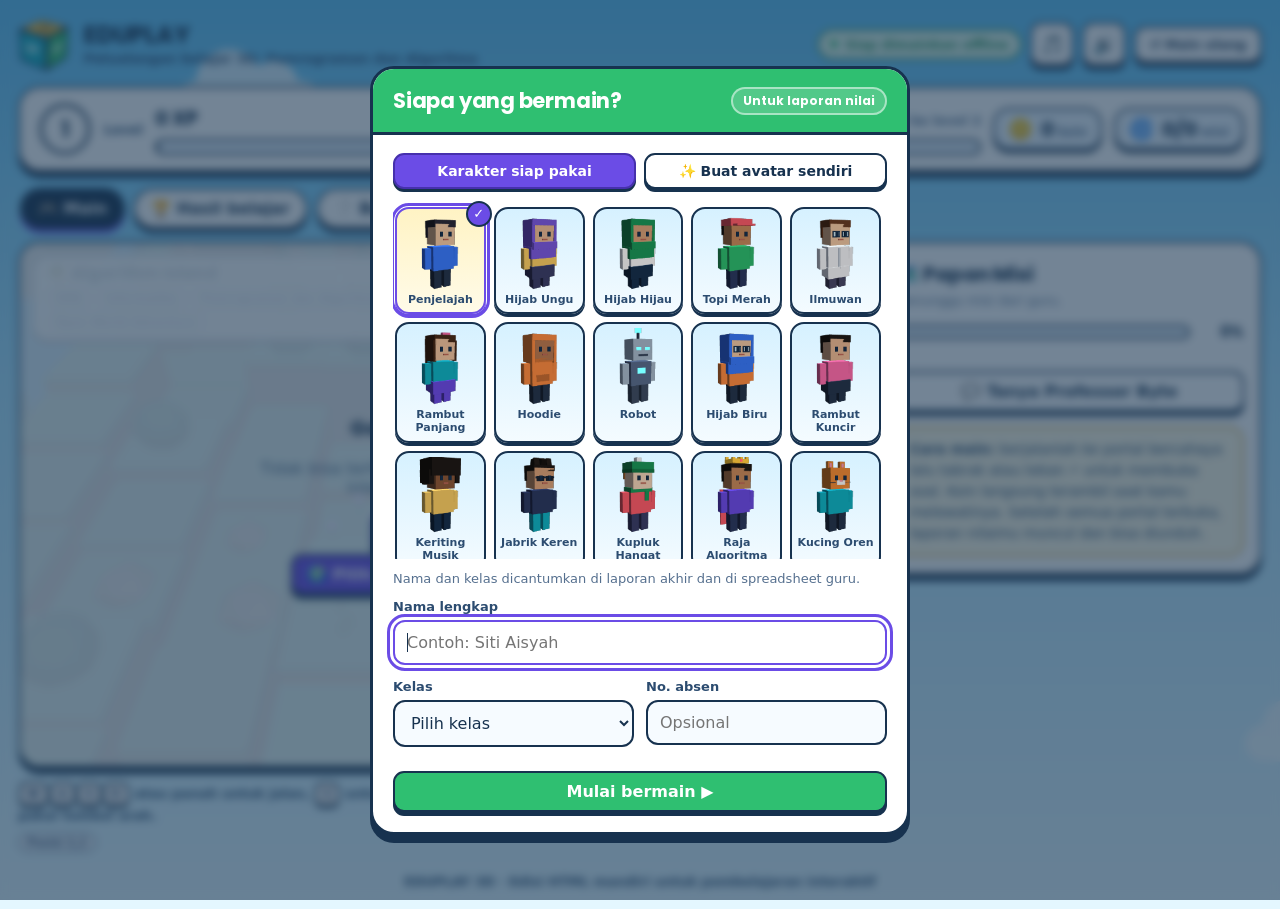
==== commit a953b44c: "Add files via upload" ====
--- a/index.html
+++ b/index.html
@@ -475,6 +475,14 @@
 .swatch.none{background:#fff;font-size:13px;display:grid;place-items:center;color:var(--muted,#5b6b80)}
 @media(max-width:600px){.avmake{grid-template-columns:1fr}.avprev{position:static;flex-direction:row;flex-wrap:wrap;justify-content:center}.avprev canvas{width:120px}.avopts{max-height:none}.swatch{width:28px;height:28px}}
 .swatch:hover:not(:disabled){background:var(--c)}.swatch.none:hover:not(:disabled){background:#fff}
+.lbl.peer{background:#e9fbff;border-color:var(--lagoon-d,#0b7f8f);color:#0b4d57}
+.lbl.peer.near{background:#fff;outline:3px solid var(--lagoon);transform-origin:center}
+.lbl.peer.emote{background:#fffbe0}
+.stagebtns .peerchip{width:auto!important;padding:0 10px;font-size:13px}
+.stagebtns .peerchip.has{background:#e9fbff}
+.autobuild{display:flex;gap:8px;align-items:flex-start;font-size:13px;font-weight:700;margin:8px 0 4px;line-height:1.4}
+.autobuild input{margin-top:2px;width:18px;height:18px;flex:0 0 18px}
+.detect{margin:6px 0;padding:8px 12px;border-radius:12px;background:#eef9f1;border:2px solid var(--leaf-d);font-size:13px;line-height:1.45}
 </style>
 <!--EV:/HEAD--></head>
 <body><!--EV:BODY-->
@@ -527,6 +535,8 @@
      <div class="worldchip"><h2 id="worldName">🌴 Algorithm Island</h2><div class="tags" id="worldMeta"></div><p class="story" id="worldStory" hidden></p><div class="minihud" id="miniHud"></div></div>
      <div class="stagebtns">
       <button class="stuchip" id="stuChip" aria-label="Ubah nama pemain">👤 Pemain</button>
+      <button class="peerchip" id="peerChip" hidden aria-label="Teman di dunia ini">👥 0</button>
+      <button id="waveBtn" hidden aria-label="Lambaikan tangan ke teman" title="Lambaikan tangan">👋</button>
       <button id="worldBtn" aria-label="Pilih dunia" title="Pilih dunia" hidden>🌍</button>
       <button id="camBtn" aria-label="Ganti sudut kamera" title="Kamera">🎥</button>
       <button id="fullBtn" aria-label="Layar penuh" title="Layar penuh">⛶</button>
@@ -578,10 +588,12 @@
      <label for="material">Sumber materi</label>
      <div class="srcrow">
       <button id="pickFile">📎 Unggah file</button>
-      <div class="urlrow"><input id="sourceUrl" type="url" inputmode="url" placeholder="Tempel link artikel, PDF, Google Docs/Slides/Drive, Wikipedia..."><button id="fetchUrl">🔗 Ambil</button></div>
+      <div class="urlrow"><input id="sourceUrl" type="url" inputmode="url" placeholder="Tempel link apa saja: artikel, PDF, Google Docs/Slides/Drive, Wikipedia, YouTube..."><button id="fetchUrl">🔗 Ambil</button></div>
      </div>
      <input type="file" id="fileInput" multiple hidden>
-     <div class="extract" id="extractStatus">Bisa PDF, Word, PowerPoint, Excel, OpenDocument, EPUB, HTML, TXT/Markdown/CSV, RTF, dan foto/gambar (dibaca lewat OCR saat online). Teks yang terbaca ditambahkan ke kotak di bawah.</div>
+     <label class="autobuild"><input type="checkbox" id="autoBuild" checked> Langsung buat dunia setelah sumber dibaca. Mapel, topik, kelas, dan tema dunia dikenali otomatis dari isi sumber.</label>
+     <div class="extract" id="extractStatus">Bisa PDF, Word, PowerPoint, Excel, OpenDocument, EPUB, HTML, TXT/Markdown/CSV, RTF, JSON, subtitle (SRT/VTT), ZIP berisi dokumen, dan foto/gambar (dibaca lewat OCR saat online). Link bisa dari situs mana pun, Wikipedia, Google Docs/Slides/Sheets/Drive, atau YouTube.</div>
+     <div class="detect" id="detectInfo" hidden></div>
      <div class="drop" id="dropZone"><textarea id="material" rows="7" placeholder="Tempel teks materi di sini, unggah file, atau ambil dari link...">Algoritma adalah urutan langkah logis untuk menyelesaikan masalah. Variabel digunakan untuk menyimpan data atau nilai dalam program. Perulangan merupakan struktur yang menjalankan instruksi secara berulang. Percabangan memungkinkan program memilih tindakan berdasarkan kondisi. Pseudocode adalah penulisan algoritma menggunakan bahasa sederhana.</textarea></div>
      <div class="wcount" id="materialCount">0 kata</div>
     </div>
@@ -671,7 +683,7 @@
    <div>
     <div id="srvBox">
      <h3 class="sub2">🔗 Link siswa tetap (tanpa unduh ulang)</h3>
-     <p class="small muted" style="margin-top:0">Misi disimpan di Google Sheet Anda (sheet <b>Misi</b>). Siswa cukup membuka satu link. Setiap kali Anda menerbitkan, misi di link itu ikut berubah. Butuh kode Apps Script <b>versi 5</b> dan <b>KUNCI_GURU</b> yang sudah Anda ganti di kode itu.</p>
+     <p class="small muted" style="margin-top:0">Misi disimpan di Google Sheet Anda (sheet <b>Misi</b>). Siswa cukup membuka satu link. Setiap kali Anda menerbitkan, misi di link itu ikut berubah. Butuh kode Apps Script <b>versi 6</b> dan <b>KUNCI_GURU</b> yang sudah Anda ganti di kode itu.</p>
      <div class="field"><label for="teacherKey">Kunci guru (sama dengan KUNCI_GURU di Apps Script)</label><input id="teacherKey" type="password" autocomplete="off"></div>
      <div class="actions"><button class="primary" id="srvPublish">🌐 Terbitkan misi ke link siswa</button><button id="srvPull">📥 Ambil misi dari spreadsheet</button></div>
      <div class="sendline" id="srvStatus">Isi URL Apps Script di kolom kiri dan kunci guru, lalu terbitkan.</div>
@@ -747,8 +759,9 @@
    <div class="helpitem"><h3>⌨️ Di komputer</h3><p><kbd>W</kbd><kbd>A</kbd><kbd>S</kbd><kbd>D</kbd> atau tombol panah untuk berjalan. <kbd>E</kbd> atau <kbd>Enter</kbd> untuk interaksi, <kbd>C</kbd> untuk ganti kamera. Saat soal terbuka, tekan <kbd>A</kbd>–<kbd>D</kbd> untuk menjawab.</p></div>
    <div class="helpitem"><h3>📱 Di HP / tablet</h3><p>Ketuk petak atau portal untuk berjalan otomatis. Bisa juga geser layar, atau tahan tombol arah. Tombol ⛶ membuat dunia memenuhi layar.</p></div>
    <div class="helpitem"><h3>🎯 Tujuan dan nilai</h3><p>Buka semua portal dengan menjawab soal. Nilai dihitung dari soal yang benar pada percobaan pertama. Koin (+10 XP) dan peti harta (+50 XP) menambah XP, bukan nilai.</p></div>
-   <div class="helpitem teacher-help"><h3>🧑‍🏫 Membuat misi</h3><p>Mode otomatis: unggah file, tempel link, atau tempel teks, lalu pilih jumlah misi (15–50). Mode manual: tulis di Mission Editor atau impor dari template Excel. Mode paket perangkat ajar: atur misi tiap dunia Informatika dan KKA kelas X–XII (sampai 50 misi), atau gabungkan beberapa bab menjadi dunia guru. Siswa memilih sendiri dunia sesuai tingkat kelasnya lewat tombol 🌍. Periksa soal sebelum dipakai di kelas.</p></div>
+   <div class="helpitem teacher-help"><h3>🧑‍🏫 Membuat misi</h3><p>Mode otomatis: unggah file apa pun atau tempel link. Mapel, topik, kelas, dan tema dunia dikenali dari isinya, lalu dunia langsung dibuat. Jumlah misi 15–50. Mode manual: tulis di Mission Editor atau impor dari template Excel. Mode paket perangkat ajar: atur misi tiap dunia Informatika dan KKA kelas X–XII (sampai 50 misi), atau gabungkan beberapa bab menjadi dunia guru. Siswa memilih sendiri dunia sesuai tingkat kelasnya lewat tombol 🌍. Periksa soal sebelum dipakai di kelas.</p></div>
    <div class="helpitem"><h3>🧩 Jenis soal</h3><p>Setiap portal bisa berbeda: pilihan ganda, benar atau salah, pilih semua yang tepat, ketik jawaban, susun huruf, susun kata, urutkan, dan pasangkan. Petunjuk singkat muncul di atas jawaban.</p></div>
+   <div class="helpitem"><h3>🏞️ Jelajah dan bertemu teman</h3><p>Setiap dunia punya sungai, jembatan, danau, bukit, dan pegunungan. Saat bermain lewat link guru, teman sekelas yang memilih dunia yang sama terlihat dengan namanya. Ketuk 👋 untuk melambai.</p></div>
    <div class="helpitem"><h3>🎵 Musik dan avatar</h3><p>Setiap dunia punya musik temanya sendiri. Tombol 🎵 menyalakan atau mematikan musik, 🔊 untuk semua suara. Ketuk nama atau avatarmu di dunia untuk memilih karakter atau membuat avatar sendiri.</p></div>
    <div class="helpitem"><h3>🌗 Suasana sesuai kelas</h3><p>Kelas X bermain di dunia siang dan mendapat bantuan setelah jawaban salah, misalnya satu pilihan salah disingkirkan atau satu huruf dipasang. Kelas XI bermain saat senja, kelas XII saat malam, tanpa bantuan. Nilai tetap dihitung dari jawaban benar pada percobaan pertama.</p></div>
    <div class="helpitem teacher-help"><h3>📊 Hasil ke spreadsheet</h3><p>Di akhir permainan muncul laporan nilai yang bisa diunduh sebagai Excel. Jika URL Apps Script diisi, hasil juga terkirim otomatis ke Google Sheets guru.</p></div>
@@ -979,12 +992,12 @@
 
 /* ================= TEMA ================= */
 const palettes={
-cyber:{name:'Cyber City',emoji:'🏙️',ground:'#5fae94',ground2:'#53a088',path:'#dcd2a8',dirt:'#8a6a4a',tree:'#1f6b55',leaf2:'#2f8f6e',trunk:'#7a5236',building:'#4a5f8f',roof:'#2c3a63',window:'#5ff5e6',portal:'#38e8d6',skyTop:'#5cb8ec',sky:'#c2ebff',water:'#2a9fd0',sand:'#f0dfb0',sand2:'#e2cc93'},
-forest:{name:'Adventure Forest',emoji:'🌲',ground:'#7cc36a',ground2:'#6fb65e',path:'#dccb94',dirt:'#8a6440',tree:'#2b7a3d',leaf2:'#3f9d4d',trunk:'#7a5236',building:'#9a7350',roof:'#c0503f',window:'#ffe08a',portal:'#ffd23f',skyTop:'#69c3f0',sky:'#cdf1ff',water:'#33a6d8',sand:'#f2e2b0',sand2:'#e2cd95'},
-science:{name:'Science World',emoji:'🔬',ground:'#86c79a',ground2:'#78ba8c',path:'#e6e9c9',dirt:'#7d6a52',tree:'#2f7e53',leaf2:'#47a36b',trunk:'#7a5236',building:'#eef2f3',roof:'#3f9fc9',window:'#7af0ff',portal:'#a77bff',skyTop:'#62bdea',sky:'#c8eeff',water:'#3aa5d6',sand:'#eee6c2',sand2:'#ddd1a4'},
-math:{name:'Math Kingdom',emoji:'📐',ground:'#b4a1e0',ground2:'#a693d6',path:'#f1dcb3',dirt:'#7d6290',tree:'#4a8a5f',leaf2:'#62aa76',trunk:'#7a5236',building:'#7d66b8',roof:'#f2b33d',window:'#ffe48a',portal:'#ffd34b',skyTop:'#8f86e6',sky:'#e1dcff',water:'#5b8fe0',sand:'#f3e3c0',sand2:'#e3cfa3'},
-history:{name:'Ancient Kingdom',emoji:'🏛️',ground:'#cdb27f',ground2:'#c0a572',path:'#ecd8ad',dirt:'#8d6a46',tree:'#6f8a45',leaf2:'#8aa65a',trunk:'#6e4b31',building:'#a5805a',roof:'#7a4b33',window:'#ffd27a',portal:'#ff9f43',skyTop:'#f0a56e',sky:'#ffe7c6',water:'#3b9cc4',sand:'#f2dcae',sand2:'#e0c590'},
-language:{name:'Language City',emoji:'🗣️',ground:'#86c4a6',ground2:'#78b798',path:'#e7d8a9',dirt:'#82684c',tree:'#3a8256',leaf2:'#50a06c',trunk:'#7a5236',building:'#6b86b0',roof:'#e2675a',window:'#fff1a8',portal:'#ff6fae',skyTop:'#6cc2ee',sky:'#d0f0ff',water:'#2f9fd2',sand:'#f2e1b0',sand2:'#e1cb94'},
+cyber:{name:'Kota Siber',emoji:'🏙️',ground:'#5fae94',ground2:'#53a088',path:'#dcd2a8',dirt:'#8a6a4a',tree:'#1f6b55',leaf2:'#2f8f6e',trunk:'#7a5236',building:'#4a5f8f',roof:'#2c3a63',window:'#5ff5e6',portal:'#38e8d6',skyTop:'#5cb8ec',sky:'#c2ebff',water:'#2a9fd0',sand:'#f0dfb0',sand2:'#e2cc93'},
+forest:{name:'Hutan Petualangan',emoji:'🌲',ground:'#7cc36a',ground2:'#6fb65e',path:'#dccb94',dirt:'#8a6440',tree:'#2b7a3d',leaf2:'#3f9d4d',trunk:'#7a5236',building:'#9a7350',roof:'#c0503f',window:'#ffe08a',portal:'#ffd23f',skyTop:'#69c3f0',sky:'#cdf1ff',water:'#33a6d8',sand:'#f2e2b0',sand2:'#e2cd95'},
+science:{name:'Dunia Sains',emoji:'🔬',ground:'#86c79a',ground2:'#78ba8c',path:'#e6e9c9',dirt:'#7d6a52',tree:'#2f7e53',leaf2:'#47a36b',trunk:'#7a5236',building:'#eef2f3',roof:'#3f9fc9',window:'#7af0ff',portal:'#a77bff',skyTop:'#62bdea',sky:'#c8eeff',water:'#3aa5d6',sand:'#eee6c2',sand2:'#ddd1a4'},
+math:{name:'Kerajaan Matematika',emoji:'📐',ground:'#b4a1e0',ground2:'#a693d6',path:'#f1dcb3',dirt:'#7d6290',tree:'#4a8a5f',leaf2:'#62aa76',trunk:'#7a5236',building:'#7d66b8',roof:'#f2b33d',window:'#ffe48a',portal:'#ffd34b',skyTop:'#8f86e6',sky:'#e1dcff',water:'#5b8fe0',sand:'#f3e3c0',sand2:'#e3cfa3'},
+history:{name:'Kerajaan Kuno',emoji:'🏛️',ground:'#cdb27f',ground2:'#c0a572',path:'#ecd8ad',dirt:'#8d6a46',tree:'#6f8a45',leaf2:'#8aa65a',trunk:'#6e4b31',building:'#a5805a',roof:'#7a4b33',window:'#ffd27a',portal:'#ff9f43',skyTop:'#f0a56e',sky:'#ffe7c6',water:'#3b9cc4',sand:'#f2dcae',sand2:'#e0c590'},
+language:{name:'Kota Bahasa',emoji:'🗣️',ground:'#86c4a6',ground2:'#78b798',path:'#e7d8a9',dirt:'#82684c',tree:'#3a8256',leaf2:'#50a06c',trunk:'#7a5236',building:'#6b86b0',roof:'#e2675a',window:'#fff1a8',portal:'#ff6fae',skyTop:'#6cc2ee',sky:'#d0f0ff',water:'#2f9fd2',sand:'#f2e1b0',sand2:'#e1cb94'},
 fakta:{name:'Kota Detektif Fakta',emoji:'🕵️',ground:'#c9b58f',ground2:'#bfa982',path:'#efe3c4',dirt:'#7a5f42',tree:'#5f7d4a',leaf2:'#7a9a5c',trunk:'#6e4b31',building:'#8a7a6a',roof:'#3d3a4a',window:'#ffe39a',portal:'#ff7a59',skyTop:'#9fb7c9',sky:'#f1e6cf',water:'#5d8fa8',sand:'#ead9b4',sand2:'#d9c39a',deco:'round',roofStyle:'pyr'},
 kantor:{name:'Menara Kantor Digital',emoji:'🗂️',ground:'#a9c7b5',ground2:'#9dbcaa',path:'#e9edf2',dirt:'#6f7a86',tree:'#3d8a6a',leaf2:'#58a882',trunk:'#6e5a48',building:'#d9e2ec',roof:'#4b6cb7',window:'#8fd3ff',portal:'#3aa0ff',skyTop:'#7cc0f0',sky:'#e3f3ff',water:'#3f9bd6',sand:'#eceff3',sand2:'#d6dce4',deco:'round',roofStyle:'flat'},
 benteng:{name:'Benteng Siber',emoji:'🛡️',ground:'#4f7b78',ground2:'#48726f',path:'#a9bcc0',dirt:'#3a3f4a',tree:'#1f4f5a',leaf2:'#2c6d78',trunk:'#4a3a33',building:'#5d6782',roof:'#2a3047',window:'#4dfcff',portal:'#00e5ff',skyTop:'#3d6ea8',sky:'#a9d6e8',water:'#1d6d8a',sand:'#b7c4c8',sand2:'#9aaab0',deco:'pylon',roofStyle:'pyr'},
@@ -1129,6 +1142,73 @@
  const f=$('quizFeedback');f.className='feedback ok';f.innerHTML='<b>✓ Benar! +100 XP.</b> '+escapeHTML((extra?extra+' ':'')+(m.ex||'Jawaban kamu tepat.'));$('nextQuiz').style.display='';$('closeQuiz').style.display='none';SFX.correct();
  const r=(el||box).getBoundingClientRect();confetti(70,r.left+r.width/2,r.top,.7);pendingBurst=activeMission;setTimeout(()=>$('nextQuiz').focus({preventScroll:true}),50);renderAll();save()}
 function quizWrong(msg,hint){wrong++;wrongs[activeMission]=(wrongs[activeMission]||0)+1;const f=$('quizFeedback');f.className='feedback no';f.innerHTML='<b>Belum tepat, coba lagi.</b> '+escapeHTML(msg?msg+' ':'')+escapeHTML(hint||'Baca kembali pertanyaannya pelan-pelan.');SFX.wrong();const d=$('quizDialog');d.classList.remove('shake');void d.offsetWidth;d.classList.add('shake');renderAll();save()}
+/* ================= BENTANG ALAM: SUNGAI, DANAU, BUKIT, LEMBAH, TEBING, GUNUNG ================= */
+let TERR=null;
+const tk=(x,z)=>x+','+z;
+function terr(){const k=theme+'|'+((typeof curWorld!=='undefined'&&curWorld)||worldTitle);if(TERR&&TERR.key===k)return TERR;TERR=makeTerrain(k);return TERR}
+const inGrid=(x,z)=>x>=0&&z>=0&&x<COLS&&z<ROWS;
+function waterAt(x,z){const T=terr();const k=tk(x,z);return T.water.has(k)&&!T.bridge.has(k)}
+function tileH(x,z){if(!inGrid(x,z))return 0;return terr().h[z*COLS+x]}
+function hAt(fx,fz){const x0=Math.floor(fx),z0=Math.floor(fz),ax=fx-x0,az=fz-z0,H=(x,z)=>inGrid(x,z)?tileH(x,z):0,sm=t=>t*t*(3-2*t);
+ const near=(Math.abs(ax-.5)<.5&&Math.abs(az-.5)<.5);const kx=sm(ax),kz=sm(az);return(H(x0,z0)*(1-kx)+H(x0+1,z0)*kx)*(1-kz)+(H(x0,z0+1)*(1-kx)+H(x0+1,z0+1)*kx)*kz}
+function makeTerrain(key){const rnd=seedRng('alam|'+key),T={key,water:new Set(),bridge:new Set(),lake:new Set(),h:new Float32Array(COLS*ROWS),river:[],src:-1,mouth:-1};
+ const forb=new Set();[...TOUR,...TOUR50,...coinSpots,...trees].forEach(p=>forb.add(tk(p[0],p[1])));buildings.forEach(b=>forb.add(tk(b.x,b.y)));[NPC,CHEST,START].forEach(p=>forb.add(tk(p.x,p.y)));
+ [[1,0],[0,1],[-1,0],[0,-1],[1,1]].forEach(([dx,dz])=>forb.add(tk(START.x+dx,START.y+dz)));
+ const free=(x,z)=>inGrid(x,z)&&!forb.has(tk(x,z))&&x!==PCOL;
+ const noise=new Float32Array(COLS*ROWS).map(()=>rnd());
+ /* sungai: jalur termurah dari tepi utara ke tepi selatan */
+ const dist=new Float32Array(COLS*ROWS).fill(1e9),prev=new Int32Array(COLS*ROWS).fill(-1),done=new Uint8Array(COLS*ROWS);
+ for(let x=3;x<COLS-3;x++)if(free(x,0))dist[x]=noise[x]*3+Math.abs(x-COLS*(.25+rnd()*.5))*.15;
+ for(;;){let b=-1,bd=1e9;for(let i=0;i<dist.length;i++)if(!done[i]&&dist[i]<bd){bd=dist[i];b=i}if(b<0)break;done[b]=1;const x=b%COLS,z=(b/COLS)|0;if(z===ROWS-1){let i=b;const path=[];while(i>=0){path.push(i);i=prev[i]}path.reverse();T.river=path.map(i=>[i%COLS,(i/COLS)|0]);break}
+  for(const [dx,dz,c] of [[1,0,1.6],[-1,0,1.6],[0,1,1]]){const nx=x+dx,nz=z+dz;if(!free(nx,nz))continue;const j=nz*COLS+nx,nd=bd+c+noise[j]*2.4;if(nd<dist[j]){dist[j]=nd;prev[j]=b}}}
+ const blockedBase=(x,z)=>!inGrid(x,z)||forb.has(tk(x,z))&&!(START.x===x&&START.y===z)&&(isTree(x,z)||isBuilding(x,z)||(x===NPC.x&&z===NPC.y)||(x===CHEST.x&&z===CHEST.y)||TOUR.some(p=>p[0]===x&&p[1]===z)||TOUR50.some(p=>p[0]===x&&p[1]===z));
+ const walk=(x,z)=>!blockedBase(x,z)&&!(T.water.has(tk(x,z))&&!T.bridge.has(tk(x,z)));
+ const ok=()=>{const seen=new Set([tk(START.x,START.y)]),q=[[START.x,START.y]];while(q.length){const [x,z]=q.shift();for(const [dx,dz] of [[1,0],[-1,0],[0,1],[0,-1]]){const nx=x+dx,nz=z+dz,k=tk(nx,nz);if(seen.has(k)||!walk(nx,nz))continue;seen.add(k);q.push([nx,nz])}}
+  const nb=(x,z)=>[[1,0],[-1,0],[0,1],[0,-1]].some(([dx,dz])=>seen.has(tk(x+dx,z+dz)));
+  for(let z=0;z<ROWS;z++)for(let x=0;x<COLS;x++){if(walk(x,z)){if(!seen.has(tk(x,z)))return false}else if(!T.water.has(tk(x,z))&&!nb(x,z)&&!(isTree(x,z)||isBuilding(x,z)))return false}return true};
+ const crossAt=r=>{const cells=T.river.filter(([x,z])=>z===r);for(const [x,z] of cells){const k=tk(x,z);if(walk(x-1,z)&&walk(x+1,z)||(!T.water.has(tk(x-1,z))&&!T.water.has(tk(x+1,z))))return k}return cells.length?tk(cells[0][0],cells[0][1]):null};
+ if(T.river.length){T.river.forEach(([x,z])=>T.water.add(tk(x,z)));T.src=T.river[0][0];T.mouth=T.river[T.river.length-1][0];
+  T.river.filter(([x,z])=>z===PROW).forEach(([x,z])=>T.bridge.add(tk(x,z)));
+  for(const r of [PROW,2,11,4,9,0,13,6,12,1,3,5,8,10]){if(ok())break;const k=crossAt(r);if(k)T.bridge.add(k)}
+  if(!ok()){T.water.clear();T.bridge.clear();T.river=[];T.src=T.mouth=-1}}
+ /* danau kecil */
+ for(let tries=0;tries<30;tries++){const x=1+Math.floor(rnd()*(COLS-3)),z=1+Math.floor(rnd()*(ROWS-3)),cells=[[x,z],[x+1,z],[x,z+1],[x+1,z+1]];if(!cells.every(([a,b])=>free(a,b)&&b!==PROW&&!T.water.has(tk(a,b))))continue;if(cells.some(([a,b])=>[[1,0],[-1,0],[0,1],[0,-1]].some(([dx,dz])=>T.water.has(tk(a+dx,b+dz)))))continue;cells.forEach(([a,b])=>{T.water.add(tk(a,b));T.lake.add(tk(a,b))});if(ok())break;cells.forEach(([a,b])=>{T.water.delete(tk(a,b));T.lake.delete(tk(a,b))})}
+ /* bukit dan lembah: noise halus, tanpa menyentuh jalan, objek, dan air */
+ const G=[];for(let i=0;i<5*4;i++)G.push(rnd());const vn=(x,z)=>{const gx=x/(COLS-1)*4,gz=z/(ROWS-1)*3,i=Math.min(3,Math.floor(gx)),j=Math.min(2,Math.floor(gz)),fx=gx-i,fz=gz-j,a=G[j*5+i],b=G[j*5+i+1],c=G[(j+1)*5+i],d=G[(j+1)*5+i+1];return(a*(1-fx)+b*fx)*(1-fz)+(c*(1-fx)+d*fx)*fz};
+ const L=new Int8Array(COLS*ROWS);for(let z=0;z<ROWS;z++)for(let x=0;x<COLS;x++){if(!free(x,z)||z===PROW||T.water.has(tk(x,z)))continue;const n=vn(x,z)*.8+noise[z*COLS+x]*.2;L[z*COLS+x]=n>.66?2:n>.5?1:0}
+ for(let it=0;it<3;it++)for(let z=0;z<ROWS;z++)for(let x=0;x<COLS;x++){const i=z*COLS+x;let mn=9;for(const [dx,dz] of [[1,0],[-1,0],[0,1],[0,-1]]){const nx=x+dx,nz=z+dz;if(!inGrid(nx,nz))continue;mn=Math.min(mn,L[nz*COLS+nx])}if(L[i]>mn+1)L[i]=mn+1}
+ for(let i=0;i<L.length;i++)T.h[i]=L[i]*.22;
+ return T}
+/* geometri bentang alam: dipanggil dari buildWorld */
+function buildLandscape(g,gw,P,C){const T=terr(),snowy=!['pulau','desa','pasar','rawa','forest','fakta','studio'].includes(theme),rnd=seedRng('gunung|'+T.key),wl=hex(mixHex(P.water,'#ffffff',.55)),rock=hex(mixHex(P.dirt,'#8a9099',.45)),grass=C('ground');
+ /* tepi sungai dan danau */
+ for(const k of T.water){const [x,z]=k.split(',').map(Number);if(T.bridge.has(k))continue;for(const [dx,dz] of [[1,0],[-1,0],[0,1],[0,-1]]){const nx=x+dx,nz=z+dz;if(!inGrid(nx,nz)||T.water.has(tk(nx,nz)))continue;const top=tileH(nx,nz);g.box(x+dx*.47,(top-.36)/2,z+dz*.47,dx?.06:1,top+.36,dz?.06:1,shade(C('dirt'),1.05))}
+  if(T.lake.has(k)&&hash(x*3,z*5)>.45){g.cyl(x+(hash(x,z)-.5)*.4,-.27,z+(hash(z,x)-.5)*.4,.16,.02,8,hex('#3f9e5a'));gw.ico(x+(hash(x,z)-.5)*.4+.05,-.23,z+(hash(z,x)-.5)*.4,.05,hex('#ffd6ec'),0,1,0)}
+  if(!T.lake.has(k)&&hash(x+7,z*3)>.6)g.ico(x+(hash(x,z+1)-.5)*.5,-.3,z+(hash(z+2,x)-.5)*.5,.12,rock,0,.6,0)}
+ /* jembatan kayu */
+ for(const k of T.bridge){const [x,z]=k.split(',').map(Number);const ns=T.water.has(tk(x,z-1))||T.water.has(tk(x,z+1)),wood=hex('#a7784d'),dark=hex('#6e4b31');
+  for(let i=0;i<5;i++){const o=-.4+i*.2;if(ns)g.box(x+o,-.01,z,.17,.06,1.02,shade(wood,.92+(i%2)*.1));else g.box(x,-.01,z+o,1.02,.06,.17,shade(wood,.92+(i%2)*.1))}
+  for(const s of [-.47,.47]){if(ns){g.box(x+s,.2,z,.05,.05,1,dark);g.box(x+s,.1,z-.42,.06,.24,.06,dark);g.box(x+s,.1,z+.42,.06,.24,.06,dark)}else{g.box(x,.2,z+s,1,.05,.05,dark);g.box(x-.42,.1,z+s,.06,.24,.06,dark);g.box(x+.42,.1,z+s,.06,.24,.06,dark)}}}
+ /* tebing dan bukit di sekeliling pulau, pantai di depan */
+ const HT={},hk=(x,z)=>x+','+z;
+ for(let z=-3;z<=ROWS+1;z++)for(let x=-3;x<=COLS+2;x++){if(inGrid(x,z))continue;const h0=hash(x+50,z+50),north=z<0,side=x<0||x>=COLS,south=z>=ROWS;
+  if(T.mouth>=0&&x===T.mouth&&south)continue;if(north&&T.src>=0&&x===T.src&&z>=-2)continue;if(south||(side&&z>=ROWS-4&&!north))continue;
+  const far=north?-z:Math.max(x<0?-x:x-COLS+1,0);let hh=north?.55+far*.45+h0*.5:(.3+far*.32+h0*.35)*(1.1-Math.max(0,z)/ROWS*.6);if(north&&T.src>=0&&Math.abs(x-T.src)===1)hh+=.35;HT[hk(x,z)]=hh}
+ const nTop=(x,z)=>HT[hk(x,z)]!==undefined?HT[hk(x,z)]:inGrid(x,z)?(T.water.has(tk(x,z))?-9:tileH(x,z)):(x<-3||x>COLS+2||z<-3)?99:-9;
+ for(let z=-3;z<=ROWS+1;z++)for(let x=-3;x<=COLS+2;x++){if(inGrid(x,z))continue;const h0=hash(x+50,z+50),north=z<0,side=x<0||x>=COLS,south=z>=ROWS;
+  if(T.mouth>=0&&x===T.mouth&&south)continue;
+  if(north&&T.src>=0&&x===T.src&&z>=-2)continue;
+  if(south||(side&&z>=ROWS-4&&!north)){const ring1=x>=-1&&z>=-1&&x<=COLS&&z<=ROWS;if(z>ROWS+1||x<-2||x>COLS+1)continue;if(ring1){g.boxF(x,-.42,z,1,.48,1,shade(C('sand'),.97+h0*.06),31);if(h0<.12)g.ico(x+(h0-.06)*3,-.12,z,.17+h0,hex('#9aa6b2'),0,.7,0)}else if(h0>.3)g.boxF(x,-.47,z,1,.36,1,C('sand2'),31);continue}
+  const hh=HT[hk(x,z)],far=north?-z:Math.max(x<0?-x:x-COLS+1,0),lo=t=>nTop(x,z-1)<t-1e-3?1:0|0,sm=t=>(nTop(x,z-1)<t-1e-3?1:0)|(nTop(x,z+1)<t-1e-3?2:0)|(nTop(x-1,z)<t-1e-3?4:0)|(nTop(x+1,z)<t-1e-3?8:0);
+  g.boxF(x,(hh-.4)/2-.02,z,1,hh+.36,1,shade(rock,.9+h0*.15),sm(hh));g.boxF(x,hh-.03,z,1.001,.08,1.001,shade(grass,.86+h0*.1),16|sm(hh));
+  if(h0>.62&&far<=2){if(snowy&&hh>1.3)g.cyl(x+(h0-.8)*.6,hh+.36,z,.32,.72,6,shade(C('tree'),.85),.6,0);else g.ico(x+(h0-.8)*.6,hh+.22,z,.3,C('tree'),.6,.9,1)}
+  else if(h0<.18)g.ico(x+(h0-.09)*3,hh+.06,z,.16+h0,rock,0,.6,0)}
+ /* air terjun di hulu sungai */
+ if(T.src>=0){const x=T.src;g.box(x,.55,-3,1.2,1.9,1,shade(rock,.85));g.box(x,1.48,-3,1.2,.08,1,shade(grass,.86));for(let i=0;i<3;i++)gw.box(x-.25+i*.25,.58,-2.47,.22,1.84,.05,shade(wl,1-i*.04),0);gw.box(x,-.25,-2.25,.9,.08,.5,wl);for(let i=0;i<6;i++)g.ico(x+(hash(i,4)-.5)*.9,-.24,-2.2+hash(i,8)*.6,.1+hash(i,2)*.08,hex('#ffffff'),0,.6,0)}
+ /* pegunungan di cakrawala */
+ const mcol=hex(mixHex(P.tree,P.skyTop,.4)),mrock=hex(mixHex(P.dirt,P.skyTop,.35)),snow=hex('#f6fbff');
+ for(let i=0;i<11;i++){const x=-9+i*4+(rnd()-.5)*2.4,z=-6.2-rnd()*4.5,h=2.6+rnd()*3.6,r=2+rnd()*1.6;g.cyl(x,-.34+h/2,z,r,h,6,i%2?mcol:mrock,0,0,rnd()*3);if(snowy&&h>3.6)g.cyl(x,-.34+h*.84,z,r*.33,h*.32,6,snow,0,0,rnd()*3);else g.cyl(x,-.34+h*.8,z,r*.38,h*.4,6,shade(i%2?mcol:mrock,1.12),0,0,rnd()*3)}
+ for(const side of [-1,1])for(let i=0;i<4;i++){const x=side<0?-6.5-rnd()*2.5:COLS+5+rnd()*2.5,z=-2+i*3.4+rnd()*1.5,h=1.6+rnd()*2.2*(1-i/5),r=1.5+rnd();g.cyl(x,-.34+h/2,z,r,h,6,i%2?mrock:mcol,0,0,rnd()*3)}}
 
 /* ================= KONFIG TERTANAM (file siswa) ================= */
 const QS=new URLSearchParams(location.search),GID=(QS.get('g')||'').trim(),TEACHER_ENTRY=QS.has('guru')||/^#guru$/i.test(location.hash),WEB=/^https?:$/.test(location.protocol);
@@ -1179,7 +1259,7 @@
 const isTree=(x,y)=>trees.some(p=>p[0]===x&&p[1]===y);
 const isBuilding=(x,y)=>buildings.some(b=>b.x===x&&b.y===y);
 function portalAt(x,y){for(let i=0;i<missions.length;i++){const p=SPOTS[i];if(p&&p[0]===x&&p[1]===y&&!completed[i])return i}return -1}
-function blocked(x,y){return x<0||y<0||x>=COLS||y>=ROWS||isTree(x,y)||isBuilding(x,y)||(x===NPC.x&&y===NPC.y)||(x===CHEST.x&&y===CHEST.y)||portalAt(x,y)>=0}
+function blocked(x,y){return x<0||y<0||x>=COLS||y>=ROWS||waterAt(x,y)||isTree(x,y)||isBuilding(x,y)||(x===NPC.x&&y===NPC.y)||(x===CHEST.x&&y===CHEST.y)||portalAt(x,y)>=0}
 const adj=(a,b)=>Math.abs(a.x-b.x)+Math.abs(a.y-b.y)===1;
 function ensurePlayerFree(){if(!blocked(player.x,player.y))return;const q=[[player.x,player.y]],seen=new Set([player.x+','+player.y]);while(q.length){const [x,y]=q.shift();if(!blocked(x,y)){player={x,y};return}for(const [dx,dy] of [[1,0],[-1,0],[0,1],[0,-1]]){const nx=x+dx,ny=y+dy,k=nx+','+ny;if(nx<0||ny<0||nx>=COLS||ny>=ROWS||seen.has(k))continue;seen.add(k);q.push([nx,ny])}}player={...START}}
 function findPath(goals){const key=(x,y)=>x+','+y,goal=new Set(goals.map(g=>key(g[0],g[1]))),start=key(player.x,player.y);if(goal.has(start))return[];const prev=new Map([[start,null]]),q=[[player.x,player.y]];while(q.length){const [x,y]=q.shift();for(const [dx,dy] of [[1,0],[-1,0],[0,1],[0,-1]]){const nx=x+dx,ny=y+dy,k=key(nx,ny);if(prev.has(k)||blocked(nx,ny))continue;prev.set(k,key(x,y));if(goal.has(k)){const path=[];let c=k;while(c&&c!==start){const [px,py]=c.split(',').map(Number);path.unshift({x:px,y:py});c=prev.get(c)}return path}q.push([nx,ny])}}return null}
@@ -1245,6 +1325,8 @@
  quad(a,b,c,d,col,s,ctr){this.tri(a,b,c,col,s,ctr);this.tri(a,c,d,col,s,ctr)}
  box(x,y,z,w,h,dp,col,s=0,ry=0){const hw=w/2,hh=h/2,hd=dp/2,cs=Math.cos(ry),sn=Math.sin(ry);const P=(a,b,c)=>[x+a*cs+c*sn,y+b,z-a*sn+c*cs];const p=[P(-hw,-hh,-hd),P(hw,-hh,-hd),P(hw,hh,-hd),P(-hw,hh,-hd),P(-hw,-hh,hd),P(hw,-hh,hd),P(hw,hh,hd),P(-hw,hh,hd)],ct=[x,y,z];
   [[0,1,2,3],[5,4,7,6],[4,0,3,7],[1,5,6,2],[3,2,6,7],[4,5,1,0]].forEach(f=>this.quad(p[f[0]],p[f[1]],p[f[2]],p[f[3]],col,s,ct))}
+ boxF(x,y,z,w,h,dp,col,mask,s=0){if(!mask)return;const hw=w/2,hh=h/2,hd=dp/2,P=(a,b,c)=>[x+a,y+b,z+c];const p=[P(-hw,-hh,-hd),P(hw,-hh,-hd),P(hw,hh,-hd),P(-hw,hh,-hd),P(-hw,-hh,hd),P(hw,-hh,hd),P(hw,hh,hd),P(-hw,hh,hd)],ct=[x,y,z];
+  [[0,1,2,3],[5,4,7,6],[4,0,3,7],[1,5,6,2],[3,2,6,7],[4,5,1,0]].forEach((f,i)=>{if(mask&(1<<i))this.quad(p[f[0]],p[f[1]],p[f[2]],p[f[3]],col,s,ct)})}
  cyl(x,y,z,r,h,seg,col,s=0,rTop=r,off=0){const ct=[x,y,z],y0=y-h/2,y1=y+h/2;for(let i=0;i<seg;i++){const a0=off+i/seg*Math.PI*2,a1=off+(i+1)/seg*Math.PI*2;const b0=[x+Math.cos(a0)*r,y0,z+Math.sin(a0)*r],b1=[x+Math.cos(a1)*r,y0,z+Math.sin(a1)*r],t0=[x+Math.cos(a0)*rTop,y1,z+Math.sin(a0)*rTop],t1=[x+Math.cos(a1)*rTop,y1,z+Math.sin(a1)*rTop];
   if(rTop>0.0001)this.quad(b0,b1,t1,t0,col,s,ct);else this.tri(b0,b1,[x,y1,z],col,s,ct);this.tri([x,y0,z],b1,b0,col,s,ct);if(rTop>0.0001)this.tri([x,y1,z],t0,t1,col,s,ct)}}
  ico(x,y,z,r,col,s=0,sy=1,sub=1){const t=(1+Math.sqrt(5))/2;let V=[[-1,t,0],[1,t,0],[-1,-t,0],[1,-t,0],[0,-1,t],[0,1,t],[0,-1,-t],[0,1,-t],[t,0,-1],[t,0,1],[-t,0,-1],[-t,0,1]].map(v=>{const l=Math.hypot(...v);return v.map(c=>c/l)});
@@ -1261,13 +1343,14 @@
 let STATIC=null,GLOW=null,FOG=[.8,.9,1];
 function buildWorld(){const P=palettes[theme]||palettes.cyber,g=new Geo(),gw=new Geo();const C=k=>hex(P[k]);
  const occupied=(x,z)=>isTree(x,z)||isBuilding(x,z)||(x===NPC.x&&z===NPC.y)||(x===CHEST.x&&z===CHEST.y)||TOUR50.some(p=>p[0]===x&&p[1]===z)||coinSpots.some(p=>p[0]===x&&p[1]===z)||(x===START.x&&z===START.y);
- for(let z=0;z<ROWS;z++)for(let x=0;x<COLS;x++){const path=z===PROW||x===PCOL,h=hash(x,z);let col=path?C('path'):(h<.5?C('ground'):C('ground2'));col=shade(col,.96+hash(z,x)*.08);g.box(x,-.07,z,1,.14,1,col);
+ const TR=terr(),topOf=(x,z)=>inGrid(x,z)?(TR.water.has(tk(x,z))?-9:tileH(x,z)):-9,sides=(x,z,top)=>(topOf(x,z-1)<top-1e-3?1:0)|(topOf(x,z+1)<top-1e-3?2:0)|(topOf(x-1,z)<top-1e-3?4:0)|(topOf(x+1,z)<top-1e-3?8:0);
+ for(let z=0;z<ROWS;z++)for(let x=0;x<COLS;x++){const path=z===PROW||x===PCOL,h=hash(x,z),wk=tk(x,z);if(TR.water.has(wk))continue;const th=tileH(x,z),sm=sides(x,z,th);let col=path?C('path'):(h<.5?C('ground'):C('ground2'));col=shade(col,.96+hash(z,x)*.08);
+  if(th>0){g.boxF(x,(th-.22)/2,z,1,th+.06,1,shade(C('dirt'),1.08+hash(x+1,z)*.08),sm);g.boxF(x,th-.04,z,1,.08,1,col,16|sm)}else g.boxF(x,-.07,z,1,.14,1,col,16|sm);
   if(path&&h<.35)g.box(x+(h-.17)*2,.005,z+(hash(z+3,x)-.5)*.6,.18,.03,.12,shade(C('path'),.82));
   if(x===0||z===0||x===COLS-1||z===ROWS-1)g.box(x,-.42,z,1,.56,1,C('dirt'));
-  if(!path&&!occupied(x,z)){if(h>.8){const fc=[hex('#ff6b9a'),hex('#ffd23f'),hex('#ffffff'),hex('#b388ff')][Math.floor(hash(x+9,z)*4)];for(let k=0;k<3;k++){const ox=(hash(x+k,z*2)-.5)*.7,oz=(hash(x*2,z+k)-.5)*.7;g.box(x+ox,.09,z+oz,.035,.18,.035,C('leaf2'),.7);g.box(x+ox,.2,z+oz,.11,.06,.11,fc,.7)}}
-   else if(h>.55){for(let k=0;k<3;k++){const ox=(hash(x+k*3,z)-.5)*.6,oz=(hash(x,z+k*5)-.5)*.6;g.box(x+ox,.06,z+oz,.04,.12+k*.03,.04,shade(C('ground'),.75),.8)}}}}
- for(let z=-2;z<=ROWS+1;z++)for(let x=-2;x<=COLS+1;x++){const inner=x>=0&&z>=0&&x<COLS&&z<ROWS;if(inner)continue;const ring1=x>=-1&&z>=-1&&x<=COLS&&z<=ROWS,h=hash(x+50,z+50);
-  if(ring1){g.box(x,-.42,z,1,.48,1,shade(C('sand'),.97+h*.06));if(h<.12)g.ico(x+(h-.06)*3,-.12,z,.17+h,hex('#9aa6b2'),0,.7,0)}else if(h>.3)g.box(x,-.47,z,1,.36,1,C('sand2'))}
+  if(!path&&!occupied(x,z)){if(h>.8){const fc=[hex('#ff6b9a'),hex('#ffd23f'),hex('#ffffff'),hex('#b388ff')][Math.floor(hash(x+9,z)*4)];for(let k=0;k<3;k++){const ox=(hash(x+k,z*2)-.5)*.7,oz=(hash(x*2,z+k)-.5)*.7;g.box(x+ox,th+.09,z+oz,.035,.18,.035,C('leaf2'),.7);g.box(x+ox,th+.2,z+oz,.11,.06,.11,fc,.7)}}
+   else if(h>.55){for(let k=0;k<3;k++){const ox=(hash(x+k*3,z)-.5)*.6,oz=(hash(x,z+k*5)-.5)*.6;g.box(x+ox,th+.06,z+oz,.04,.12+k*.03,.04,shade(C('ground'),.75),.8)}}}}
+ buildLandscape(g,gw,P,C);
  for(let z=ROWS+1;z<ROWS+4;z++){g.box(PCOL,-.2,z,1.1,.08,.95,hex('#a7784d'));g.box(PCOL+.45,-.4,z,.12,.5,.12,hex('#6e4b31'));g.box(PCOL-.45,-.4,z,.12,.5,.12,hex('#6e4b31'))}
  const deco=P.deco||'mix';trees.forEach(([x,z],i)=>{const hv=hash(x+3,z+7);g.cyl(x,.012,z,.42,.02,12,shade(C('ground'),.72));
   if(deco==='hedge'){g.box(x,.42,z,.86,.84,.86,C('tree'),.25);g.box(x,.9,z,.62,.14,.62,C('leaf2'),.25);return}
@@ -1310,11 +1393,11 @@
 function resize(){const r=stage.getBoundingClientRect(),dpr=Math.min(window.devicePixelRatio||1,innerWidth<700?1.5:2);const w=Math.max(1,Math.round(r.width*dpr)),h=Math.max(1,Math.round(r.height*dpr));if(canvas.width!==w||canvas.height!==h){canvas.width=w;canvas.height=h}if(R3D)gl.viewport(0,0,w,h)}
 let viewW=1,viewH=1;
 function setupCamera(dt){const r=stage.getBoundingClientRect();viewW=r.width;viewH=r.height;const asp=viewW/Math.max(1,viewH),C=CAMS[camMode];let off=C.off.slice();if(asp<1){const k=camMode===2?1.8:1.2;off=off.map(v=>v*k)}
- const tgt=C.fixed?C.fixed.slice():[rp.x,.35,rp.z];const eye=[tgt[0]+off[0],tgt[1]+off[1],tgt[2]+off[2]];const k=dt<0?1:1-Math.exp(-dt*4.5);for(let i=0;i<3;i++){cam.e[i]+=(eye[i]-cam.e[i])*k;cam.t[i]+=(tgt[i]-cam.t[i])*k}
+ const tgt=C.fixed?C.fixed.slice():[rp.x,.35+hAt(rp.x,rp.z)*.6,rp.z];const eye=[tgt[0]+off[0],tgt[1]+off[1],tgt[2]+off[2]];const k=dt<0?1:1-Math.exp(-dt*4.5);for(let i=0;i<3;i++){cam.e[i]+=(eye[i]-cam.e[i])*k;cam.t[i]+=(tgt[i]-cam.t[i])*k}
  persp(PJ,(asp<1?56:42)*Math.PI/180,asp,.1,160);lookAt(VW,cam.e,cam.t);mul(VP,PJ,VW);invert(IVP,VP);
  gl.uniformMatrix4fv(U.uVP,false,VP);gl.uniform3fv(U.uEye,cam.e);const dist=Math.hypot(off[0],off[1],off[2]);gl.uniform2f(U.uFogR,dist+12,dist+42);gl.uniform3fv(U.uFog,FOG)}
 function project(x,y,z){const v=[VP[0]*x+VP[4]*y+VP[8]*z+VP[12],VP[1]*x+VP[5]*y+VP[9]*z+VP[13],VP[3]*x+VP[7]*y+VP[11]*z+VP[15]];if(v[2]<=0.01)return null;return{x:(v[0]/v[2]*.5+.5)*viewW,y:(1-(v[1]/v[2]*.5+.5))*viewH}}
-function shadow(x,z,r,a=.22){const M=MT();compose(M,x,.018,z,0,0,0,r,.01,r);draw(MESH.disc,M,COL.shadow,0,a)}
+function shadow(x,z,r,a=.22,y=0){const M=MT();compose(M,x,y+.018,z,0,0,0,r,.01,r);draw(MESH.disc,M,COL.shadow,0,a)}
 const AV_ANIMAL=['kucing','beruang','panda','rubah','kelinci','penguin','dino'];
 const mkAv=(id,name,emoji,o)=>({id,name,emoji,sp:'manusia',style:'short',skin:'#f2c9a5',hair:'#2b2b3a',head:'#7b5be0',top:'#3a7bff',bottom:'#26364f',bag:'#ff8c42',...o});
 const AVATARS=[
@@ -1343,7 +1426,8 @@
  mkAv('astronot','Astronot','🧑‍🚀',{sp:'astronot',skin:'#e8b896',head:'#ff8c42',top:'#f4f7fb',bottom:'#dfe6ef',bag:'#f4f7fb',style:'none'}),
  mkAv('ninja','Ninja Kode','🥷',{sp:'ninja',skin:'#e8b896',head:'#2d2d36',top:'#2d2d36',bottom:'#2d2d36',bag:'#ff5d6c',style:'none',scarf:true})];
 let customAvCache=null;
-function customAvatar(){const c=avatarCustom||{},sig=JSON.stringify(c);if(customAvCache&&customAvCache.sig===sig)return customAvCache.av;const acc=Array.isArray(c.acc)?c.acc:[];const av=mkAv('custom','Avatarku',(AV_SPECIES.find(x=>x[0]===c.sp)||['','🙂'])[1],{sp:c.sp||'manusia',style:c.style||'short',skin:c.skin||'#f2c9a5',hair:c.hair||'#2b2b3a',head:c.hair||'#7b5be0',top:c.top||'#3a7bff',bottom:c.bottom||'#26364f',bag:c.bag==null?'#ff8c42':c.bag});acc.forEach(k=>av[k]=true);customAvCache={sig,av};return av}
+function customAvatar(){const c=avatarCustom||{},sig=JSON.stringify(c);if(customAvCache&&customAvCache.sig===sig)return customAvCache.av;const av=avFromCustom(c,'custom','Avatarku');customAvCache={sig,av};return av}
+function avFromCustom(c,id,name){c=c||{};const ok=v=>typeof v==='string'&&/^#[0-9a-f]{6}$/i.test(v)?v:null;const acc=Array.isArray(c.acc)?c.acc:[];const av=mkAv(id,name,(AV_SPECIES.find(x=>x[0]===c.sp)||['','🙂'])[1],{sp:AV_SPECIES.some(x=>x[0]===c.sp)?c.sp:'manusia',style:String(c.style||'short').slice(0,10),skin:ok(c.skin)||'#f2c9a5',hair:ok(c.hair)||'#2b2b3a',head:ok(c.hair)||'#7b5be0',top:ok(c.top)||'#3a7bff',bottom:ok(c.bottom)||'#26364f',bag:c.bag===''?'':ok(c.bag)||'#ff8c42'});acc.forEach(k=>{if(AV_ACC.some(x=>x[0]===k))av[k]=true});return av}
 const avById=id=>id==='custom'&&avatarCustom?customAvatar():AVATARS.find(a=>a.id===id);
 const curAvatar=()=>avById(avatarId)||AVATARS[0];
 function drawAvatar(av,x,y,z,face,phase,moving,t){const c=av._c||(av._c=Object.fromEntries(Object.entries(av).filter(([k,v])=>typeof v==='string'&&v[0]==='#').map(([k,v])=>[k,hex(v)])));
@@ -1397,7 +1481,7 @@
   else if(st==='hijab'||st==='hood'){const h=c.head;part(0,1.18,-.01,.46,.1,.42,h);part(0,.98,-.2,.46,.48,.06,h);part(-.215,.98,0,.05,.48,.38,h);part(.215,.98,0,.05,.48,.38,h);if(st==='hijab'){part(0,.79,.02,.47,.12,.42,h);part(0,.66,0,.5,.2,.34,h)}else part(0,.79,-.02,.44,.06,.4,shade(h,.85))}}
  if(av.phones){part(0,1.25,0,.46,.04,.07,dark);part(-.24,.98,0,.07,.15,.15,c.head);part(.24,.98,0,.07,.15,.15,c.head);part(-.24,1.1,0,.04,.15,.05,dark);part(.24,1.1,0,.04,.15,.05,dark)}
  if(av.crown){const g=H('#ffc83d'),y0=st==='afro'?1.36:sp==='kelinci'?1.25:1.27;part(0,y0,0,.32,.07,.32,g,0,null,.15);[[-.13,-.13],[.13,-.13],[-.13,.13],[.13,.13],[0,.16]].forEach(([xx,zz])=>part(xx,y0+.07,zz,.05,.08,.05,g,0,null,.15));part(0,y0+.01,.165,.05,.05,.01,H('#ff5d6c'),0,null,.4)}}
-function drawPlayer(t){drawAvatar(curAvatar(),rp.x,0,rp.z,rp.face,rp.phase,rp.moving,t)}
+function drawPlayer(t){drawAvatar(curAvatar(),rp.x,hAt(rp.x,rp.z),rp.z,rp.face,rp.phase,rp.moving,t)}
 function renderAvatarThumbs(){if(!R3D)return false;const cw=canvas.width,ch=canvas.height,S=Math.min(220,cw,ch);if(S<60)return false;
  const P=new Float32Array(16),V=new Float32Array(16),PV=new Float32Array(16);persp(P,30*Math.PI/180,1,.1,50);lookAt(V,[0,1.02,2.7],[0,.64,0]);mul(PV,P,V);
  gl.uniformMatrix4fv(U.uVP,false,PV);gl.uniform3fv(U.uEye,[0,1.02,2.7]);gl.uniform2f(U.uFogR,100,200);gl.uniform1f(U.uWave,0);gl.uniform1f(U.uWf,0);
@@ -1427,10 +1511,10 @@
 function burst(x,y,z,col,n=14,sp=2.4){for(let i=0;i<n;i++){const a=Math.random()*Math.PI*2,u=Math.random()*sp;parts.push({x,y,z,vx:Math.cos(a)*u,vy:2+Math.random()*3,vz:Math.sin(a)*u,life:.7+Math.random()*.6,size:.08+Math.random()*.08,col})}}
 function drawHighlight(t){const tg=currentTarget();if(!tg)return;const M=MT();const s=1+Math.sin(t*5)*.06;compose(M,tg.x,.03,tg.y,0,Math.PI/2,0,1.25*s,1.25*s,1.25*s);draw(MESH.torus,M,hex('#ffffff'),1,.85)}
 const labelBox=$('labels');let LBL={};
-function rebuildLabels(){labelBox.innerHTML='';floaters=[];LBL={you:mkLbl('Kamu','you'),npc:mkLbl('Prof. Byte','npc'),portals:missions.map((m,i)=>mkLbl(String(i+1),'portal'))}}
+function rebuildLabels(){labelBox.innerHTML='';floaters=[];LBL={you:mkLbl('Kamu','you'),npc:mkLbl('Prof. Byte','npc'),portals:missions.map((m,i)=>mkLbl(String(i+1),'portal'))};if(typeof PEERS!=='undefined')PEERS.forEach(q=>q.lbl=mkLbl(q.n,'peer'))}
 function mkLbl(text,cls){const d=document.createElement('div');d.className='lbl '+cls;d.textContent=text;labelBox.appendChild(d);return d}
 function place(el,x,y,z){const p=project(x,y,z);if(!p||p.x<-60||p.y<-60||p.x>viewW+60||p.y>viewH+60){el.style.display='none';return}el.style.display='';el.style.transform=`translate(${p.x.toFixed(1)}px,${p.y.toFixed(1)}px) translate(-50%,-100%)`}
-function updateLabels(){if(!LBL.you)return;place(LBL.you,rp.x,1.62,rp.z);place(LBL.npc,NPC.x,1.75,NPC.y);const tg=currentTarget();LBL.npc.classList.toggle('near',!!tg&&tg.kind==='npc');LBL.npc.textContent=tg&&tg.kind==='npc'?'💬 Prof. Byte':'Prof. Byte';
+function updateLabels(){if(!LBL.you)return;placePeerLabels();place(LBL.you,rp.x,1.62+hAt(rp.x,rp.z),rp.z);place(LBL.npc,NPC.x,1.75,NPC.y);const tg=currentTarget();LBL.npc.classList.toggle('near',!!tg&&tg.kind==='npc');LBL.npc.textContent=tg&&tg.kind==='npc'?'💬 Prof. Byte':'Prof. Byte';
  LBL.portals.forEach((el,i)=>{const sp=SPOTS[i];if(!sp){el.style.display='none';return}const [x,z]=sp;el.classList.toggle('done',!!completed[i]);el.textContent=completed[i]?'✓':String(i+1);el.classList.toggle('near',!!tg&&tg.kind==='portal'&&tg.i===i);place(el,x,completed[i]?1.15:1.62,z)});
  floaters=floaters.filter(f=>{f.t+=1/60;if(f.t>1.2){f.el.remove();return false}const p=project(f.x,1.3+f.t*1.1,f.z);if(p){f.el.style.transform=`translate(${p.x}px,${p.y}px) translate(-50%,-100%)`;f.el.style.opacity=String(Math.min(1,(1.2-f.t)*3))}return true})}
 function floatText(x,z,text,color='#ffc83d'){if(!R3D)return;const el=document.createElement('div');el.className='floater';el.textContent=text;el.style.color=color;labelBox.appendChild(el);floaters.push({el,x,z,t:0})}
@@ -1469,8 +1553,8 @@
  if(rp.targetFace!==undefined){let d=rp.targetFace-rp.face;while(d>Math.PI)d-=Math.PI*2;while(d<-Math.PI)d+=Math.PI*2;rp.face+=d*Math.min(1,dt*16)}
  if(!R3D)return;resize();mpi=0;curMesh=null;gl.clear(gl.COLOR_BUFFER_BIT|gl.DEPTH_BUFFER_BIT);setupCamera(dt);gl.uniform1f(U.uT,T);gl.uniform1f(U.uTf,T%628.3);
  gl.uniform1f(U.uWave,1);gl.uniform1f(U.uWf,1);draw(MESH.water,I4,hex((palettes[theme]||palettes.cyber).water),0,1);gl.uniform1f(U.uWave,0);gl.uniform1f(U.uWf,0);
- draw(STATIC,I4);draw(GLOW,I4,W1,.85);drawClouds(T);drawPortals(T);drawCoins(T);drawChest(T);drawNPC(T);drawPlayer(T);drawParticles(dt);
- gl.enable(gl.BLEND);gl.depthMask(false);shadow(rp.x,rp.z,.62,.25);coinSpots.forEach((p,i)=>{if(!collected.has(i))shadow(p[0],p[1],.32,.15)});drawPortalGlows(T);drawHighlight(T);gl.depthMask(true);gl.disable(gl.BLEND);
+ draw(STATIC,I4);draw(GLOW,I4,W1,.85);drawClouds(T);drawPortals(T);drawCoins(T);drawChest(T);drawNPC(T);drawPlayer(T);drawPeers(T,dt);drawParticles(dt);
+ gl.enable(gl.BLEND);gl.depthMask(false);shadow(rp.x,rp.z,.62,.25,hAt(rp.x,rp.z));drawPeerShadows();coinSpots.forEach((p,i)=>{if(!collected.has(i))shadow(p[0],p[1],.32,.15)});drawPortalGlows(T);drawHighlight(T);gl.depthMask(true);gl.disable(gl.BLEND);
  updateLabels()}
 
 /* ================= UI ================= */
@@ -1777,21 +1861,21 @@
 function appendMaterial(label,text){const t=text.replace(/\u0000/g,'').replace(/[ \t]+\n/g,'\n').replace(/\n{3,}/g,'\n\n').trim();const cur=$('material').value.trim();const isDefault=cur===defaultMaterial;$('material').value=(isDefault||!cur?'':cur+'\n\n')+'[Sumber: '+label+']\n'+t;updateWordCount();return t}
 function addLibrary(name,type,ref){if(!library.some(l=>l.name===name&&l.ref===ref)){library.push({name,type,ref});renderLibrary();save()}}
 let busy=false;
-async function handleFiles(files){if(busy||!files||!files.length)return;busy=true;$('pickFile').disabled=true;let ok=0;const fails=[];
- for(const f of files){setExtract('Membaca '+f.name+'...','busy');try{const t=await extractFile(f,msg=>setExtract(msg,'busy'));if(letters(t)<20)throw new Error('kosong');appendMaterial(f.name,t);addLibrary(f.name,'File',(f.type||f.name.split('.').pop().toUpperCase())+', '+Math.max(1,Math.round(f.size/1024))+' KB');ok++}catch(e){console.warn(e);fails.push(errText(e,f.name).replace(/\(kosong\)/,'(tidak ada teks yang terbaca)'))}}
+async function handleFiles(files){if(busy||!files||!files.length)return;busy=true;$('pickFile').disabled=true;let ok=0,lastSrc='';const fails=[];
+ for(const f of files){setExtract('Membaca '+f.name+'...','busy');try{const t=await extractFile(f,msg=>setExtract(msg,'busy'));if(letters(t)<20)throw new Error('kosong');appendMaterial(f.name,t);lastSrc=f.name;addLibrary(f.name,'File',(f.type||f.name.split('.').pop().toUpperCase())+', '+Math.max(1,Math.round(f.size/1024))+' KB');ok++}catch(e){console.warn(e);fails.push(errText(e,f.name).replace(/\(kosong\)/,'(tidak ada teks yang terbaca)'))}}
  busy=false;$('pickFile').disabled=false;$('fileInput').value='';
- if(ok&&!fails.length)setExtract('✓ '+ok+' file berhasil dibaca dan ditambahkan ke materi. Periksa teksnya, lalu tekan "Buat misi otomatis".','ok');else if(ok)setExtract('✓ '+ok+' file terbaca. Gagal: '+fails.join(' '),'err');else setExtract(fails.join(' '),'err')}
+ const auto=autoBuildOn();if(ok&&!fails.length)setExtract('✓ '+ok+' file berhasil dibaca dan ditambahkan ke materi.'+(auto?' Dunia dibuat otomatis sesuai mapelnya.':' Periksa teksnya, lalu tekan "Buat misi otomatis".'),'ok');else if(ok)setExtract('✓ '+ok+' file terbaca. Gagal: '+fails.join(' '),'err');else setExtract(fails.join(' '),'err');if(ok)autoFromSource(ok>1?ok+' file':lastSrc)}
 async function handleUrl(){if(busy)return;if(ONLINE){setExtract('Di link online, halaman tidak boleh mengambil isi situs lain (aturan keamanan). Unduh file materinya lalu pakai Unggah file, atau salin teksnya ke kotak di bawah. Fitur ambil dari link tetap jalan di file HTML guru.','err');return}const raw=$('sourceUrl').value;if(!raw.trim()){setExtract('Tempel link dulu di kolom sebelah tombol Ambil.','err');$('sourceUrl').focus();return}busy=true;$('fetchUrl').disabled=true;
- try{const r=await fetchUrlText(raw,msg=>setExtract(msg,'busy'));const host=new URL(r.url).hostname.replace(/^www\./,'');appendMaterial(host,r.text);addLibrary(($('topic').value.trim()||host),'Artikel / Website',r.url);setExtract('✓ Teks dari '+host+' ditambahkan ke materi ('+(r.text.match(/\S+/g)||[]).length.toLocaleString('id-ID')+' kata).','ok');$('sourceUrl').value=''}
+ try{const r=await fetchUrlText(raw,msg=>setExtract(msg,'busy'));const host=new URL(r.url).hostname.replace(/^www\./,'');appendMaterial(host,r.text);addLibrary(($('topic').value.trim()||host),'Artikel / Website',r.url);setExtract('✓ Teks dari '+host+' ditambahkan ke materi ('+(r.text.match(/\S+/g)||[]).length.toLocaleString('id-ID')+' kata).','ok');autoFromSource(host);$('sourceUrl').value=''}
  catch(e){console.warn(e);const m=String(e&&e.message||e);setExtract(m==='offline'?'Perangkat sedang offline. Mengambil materi dari link butuh internet.':m==='urlsalah'?'Link tidak valid. Periksa lagi alamatnya.':'Link tidak bisa dibaca. Pastikan halaman bisa dibuka tanpa login (untuk Google Drive/Docs: bagikan sebagai "Siapa saja yang memiliki link"). Alternatif: unduh filenya lalu unggah, atau salin teksnya ke kotak materi.','err')}
  busy=false;$('fetchUrl').disabled=false}
 function startNewWorld(list,msg){if(curWorld){const T=themeById(curWorld);if(T){theme=palettes[T.tema]?T.tema:theme;worldTitle=T.dunia;if(R3D)buildWorld()}}missions=list.slice(0,MAXM).map(fixMission);completed=missions.map(()=>false);wrongs=missions.map(()=>0);xp=0;coins=0;right=0;wrong=0;steps=0;player={...START};collected=new Set();chest=false;chestLid=0;startedAt=0;finishedAt=0;finished=false;shown.xp=null;shown.coins=null;refreshSpots();snapPlayer();rebuildLabels();renderWorldHeader();renderAll();renderEditorSelect();checkReady();save();if(msg)$('studioMessage').textContent=msg}
 function generate(){const sub=$('subject').value.trim()||'Informatika',text=$('material').value.trim(),target=+$('autoCount').value||15;autoCount=target;const r=buildQuestions(text,target,sub);
- theme=$('theme').value==='auto'?autoTheme(sub):$('theme').value;worldTitle=(palettes[theme]||palettes.cyber).name;if(R3D)buildWorld();
+ theme=$('theme').value==='auto'?themeForSource(sub,text):$('theme').value;worldTitle=(palettes[theme]||palettes.cyber).name;if(R3D)buildWorld();
  let msg=r.fromText+' misi dibuat dari materi'+(r.fromBank?' dan '+r.fromBank+' misi diambil dari bank soal '+r.pack:'')+'. Periksa dan sunting soal di Mission Editor sebelum dipakai.';if(r.list.length<target)msg+=' Materi dan bank soal hanya cukup untuk '+r.list.length+' misi. Tambah materi atau tulis sisanya secara manual.';
  startNewWorld(varyTypes(r.list,sub+'|'+($('topic').value||'')+'|'+r.list.length),msg);setView('play');if(R3D)setupCamera(-1);toast('✦ Dunia '+worldTitle+' siap dengan '+missions.length+' misi','purple')}
 async function blankSlots(){if(missions.some(m=>m.q.trim())&&!(await confirmBox('Ganti semua misi yang ada dengan 15 slot kosong?',{ok:'Ganti',danger:true})))return;const list=Array.from({length:MINM},(_,i)=>({title:'Misi '+(i+1),q:'',a:['','','',''],c:0,ex:'',skill:'',src:'manual'}));startNewWorld(list,'15 slot kosong siap diisi. Pilih misi di Mission Editor, isi soalnya, lalu tekan Simpan. Game bisa dimainkan setelah semua slot lengkap.');$('editMission').value='0';loadEditor();toast('✍️ 15 slot misi kosong dibuat','purple');if(innerWidth<900)$('editMission').scrollIntoView({behavior:'smooth',block:'center'})}
-const V5_MSG='Misi berisi jenis soal baru (benar/salah, isian, susun, urutkan, pasangkan), jadi Apps Script perlu versi 5. Salin kode versi 5 di atas, tempel menggantikan semua kode lama, ganti KUNCI_GURU, simpan, lalu Terapkan → Kelola deployment → ✏️ Edit → Versi baru → Terapkan.';
+const V5_MSG='Misi berisi jenis soal baru (benar/salah, isian, susun, urutkan, pasangkan), jadi Apps Script perlu versi 6. Salin kode versi 6 di atas, tempel menggantikan semua kode lama, ganti KUNCI_GURU, simpan, lalu Terapkan → Kelola deployment → ✏️ Edit → Versi baru → Terapkan.';
 const TPL_HEAD=['No','Judul Misi','Pertanyaan','Opsi A','Opsi B','Opsi C','Opsi D','Jawaban Benar','Penjelasan','Kompetensi','Jenis Soal'];
 const rowOf=(m,i)=>{const t=qType(m),a=t==='bs'?[]:(m.a||[]).map(x=>t==='pasang'?splitPair(x).join(' = '):x);return[i+1,m.title,m.q,a[0]||'',a[1]||'',a[2]||'',a[3]||'',keyCode(m),m.ex||'',m.skill||'',QT_LABEL[t]]};
 function downloadTemplate(){const ex=[
@@ -1843,7 +1927,7 @@
 function excelFor(recs,fname){const rk=[REKAP_HEAD,...recs.map(rekapRow)],dt=[DETAIL_HEAD];recs.forEach(r=>dt.push(...detailRows(r)));download(makeXlsx([{name:'Rekap',rows:rk,widths:[19,24,9,9,9,16,24,18,11,13,11,8,11,8,7,7,13,12,14]},{name:'Detail',rows:dt,widths:[19,24,9,8,18,26,50,26,12,12,14]}]),fname)}
 
 /* ================= GOOGLE SHEETS ================= */
-const GAS_CODE=`/** EDUPLAY: server misi + dunia per kelas + penerima hasil siswa (versi 5) */
+const GAS_CODE=`/** EDUPLAY: server misi + dunia per kelas + penerima hasil siswa (versi 6) */
 
 // 1) GANTI kunci di bawah dengan kata sandi Anda sendiri. Jangan dibagikan ke siswa.
 var KUNCI_GURU = 'GANTI_DENGAN_KUNCI_RAHASIA';
@@ -1857,15 +1941,16 @@
 function doGet(e) {
   var p = (e && e.parameter) || {};
   if (p.a === 'misi') return json_(misiUntukSiswa_());
-  if (p.a === 'versi') return json_({ ok: true, v: 5 });
+  if (p.a === 'versi') return json_({ ok: true, v: 6 });
   if (p.a === 'dunia') return json_(duniaUntukSiswa_(String(p.id || '')));
   if (p.a === 'daftar') return json_(daftarDunia_());
   if (p.d) return catatLink_(p.d);
-  return halaman_('✓ EDUPLAY siap menerima hasil (versi 5).');
+  return halaman_('✓ EDUPLAY siap menerima hasil (versi 6).');
 }
 
 function doPost(e) {
   var data = JSON.parse((e && e.postData && e.postData.contents) || '{}');
+  if (data.a === 'posisi') return json_(posisi_(data));
   if (data.a === 'simpanMisi') return json_(kunci_(data.kunci, function () { return simpanMisi_(data.cfg); }));
   if (data.a === 'ambilMisi') return json_(kunci_(data.kunci, function () { return { ok: true, cfg: bacaMisi_() }; }));
   if (data.a === 'simpanDunia') return json_(kunci_(data.kunci, function () { return simpanDunia_(data.id, data.missions); }));
@@ -1876,6 +1961,32 @@
     if (data.detail && data.detail.length) tulis_(ss, 'Detail', DETAIL, data.detail);
     return 'ok';
   }, false);
+}
+
+// ---------- Posisi pemain: siswa di dunia yang sama saling melihat ----------
+function posisi_(d) {
+  var w = String(d.w || '').slice(0, 60), id = String(d.id || '').slice(0, 40);
+  if (!w || !id) return { ok: false, error: 'Data posisi tidak lengkap.' };
+  var cache = CacheService.getScriptCache(), key = 'ruang_' + Utilities.base64EncodeWebSafe(w).slice(0, 200), now = Date.now(), room = {};
+  var lock = LockService.getScriptLock();
+  if (lock.tryLock(4000)) {
+    try {
+      room = JSON.parse(cache.get(key) || '{}');
+      var lama = room[id] || {}, e = String(d.e || '').slice(0, 4);
+      room[id] = { n: String(d.n || 'Teman').slice(0, 18), av: String(d.av || '').slice(0, 300), x: d.x | 0, y: d.y | 0, s: d.s | 0, e: e || lama.e || '', et: e ? now : (lama.et || 0), t: now };
+      Object.keys(room).forEach(function (k) { if (now - room[k].t > 20000) delete room[k]; });
+      var ids = Object.keys(room);
+      if (ids.length > 60) ids.sort(function (a, b) { return room[a].t - room[b].t; }).slice(0, ids.length - 60).forEach(function (k) { delete room[k]; });
+      cache.put(key, JSON.stringify(room), 120);
+    } finally { lock.releaseLock(); }
+  } else room = JSON.parse(cache.get(key) || '{}');
+  var out = [];
+  Object.keys(room).forEach(function (k) {
+    if (k === id) return;
+    var r = room[k];
+    out.push({ id: k, n: r.n, av: r.av, x: r.x, y: r.y, s: r.s, e: r.e, ea: r.et ? now - r.et : 99999 });
+  });
+  return { ok: true, p: out };
 }
 
 // ---------- Misi ----------
@@ -2021,7 +2132,7 @@
 function daftarDunia_() {
   var all = bacaSemuaDunia_(), out = {};
   Object.keys(all).forEach(function (id) { if (all[id].length >= 15) out[id] = { n: Math.min(MAKS, all[id].length), h: sidik_({ missions: all[id].slice(0, MAKS) }) }; });
-  return { ok: true, v: 5, dunia: out };
+  return { ok: true, v: 6, dunia: out };
 }
 
 function pack_(obj, id) {
@@ -2102,7 +2213,7 @@
 function resendPending(line){const p=history.filter(r=>!r.sent);if(p.length)sendRecords(p,line)}
 function saveSheetUrl(){const u=$('sheetUrl').value.trim().replace(/\s+/g,'');$('sheetUrl').value=u;if(u&&!/^https:\/\/script\.google(usercontent)?\.com\//.test(u)){setSendLine($('sheetStatus'),'URL harus berupa alamat Apps Script yang diawali https://script.google.com/... dan berakhiran /exec.','err');return false}sheetUrl=u;save();renderHistory();setSendLine($('sheetStatus'),u?(ONLINE?'URL tersimpan di link ini. Tekan "Terbitkan ke link ini" supaya siswa ikut memakai URL ini, lalu cek versi script.':'URL tersimpan. Tekan "Kirim data uji", lalu "Cek versi script".'):'URL dihapus. Hasil hanya disimpan di perangkat dan bisa diunduh sebagai Excel.',u?'ok':'');return true}
 function openExternal(url){const a=document.createElement('a');a.href=url;a.target='_blank';a.rel='noopener';document.body.appendChild(a);a.click();a.remove()}
-function checkScript(){if(!saveSheetUrl()||!sheetUrl){setSendLine($('sheetStatus'),'Isi URL Aplikasi Web dulu.','err');return}openExternal(sheetUrl);setSendLine($('sheetStatus'),'Tab baru dibuka. Harus tertulis "siap menerima hasil (versi 5)". Jika tidak ada tulisan versi 5, kode Apps Script belum diperbarui atau belum diterapkan sebagai versi baru.','busy')}
+function checkScript(){if(!saveSheetUrl()||!sheetUrl){setSendLine($('sheetStatus'),'Isi URL Aplikasi Web dulu.','err');return}openExternal(sheetUrl);setSendLine($('sheetStatus'),'Tab baru dibuka. Harus tertulis "siap menerima hasil (versi 6)". Jika tidak ada tulisan versi 6, kode Apps Script belum diperbarui atau belum diterapkan sebagai versi baru.','busy')}
 async function testSheet(){if(!saveSheetUrl()||!sheetUrl){if(!sheetUrl)setSendLine($('sheetStatus'),'Isi URL Aplikasi Web dulu.','err');return}const now=Date.now();const rec={id:'UJI-'+now.toString(36),time:now,name:'Data uji (boleh dihapus)',kelas:'-',absen:'',grade:$('grade').value,subject:$('subject').value,topic:$('topic').value,world:worldTitle,n:1,first:1,wrong:0,score:100,acc:100,xp:0,level:1,coins:0,duration:0,device:deviceId,details:[{no:1,title:'Uji koneksi',skill:'-',q:'-',key:'-',wrongs:0,first:true}]};
  if(ONLINE){openExternal(sheetLink(rec));setSendLine($('sheetStatus'),'Tab baru dibuka. Jika tertulis "Hasil Data uji ... sudah tercatat", koneksi berhasil. Pastikan kode Apps Script sudah versi 2.','ok');return}
  setSendLine($('sheetStatus'),'Mengirim data uji...','busy');try{await postSheet(rec);setSendLine($('sheetStatus'),'✓ Data uji terkirim. Buka Google Sheet Anda: jika ada baris "Data uji" di sheet Rekap, koneksi berhasil.','ok')}catch(e){setSendLine($('sheetStatus'),'Gagal mengirim. Periksa internet dan pastikan akses deployment "Siapa saja".','err')}}
@@ -2122,7 +2233,7 @@
 function scriptId(){const m=(sheetUrl||'').match(/\/macros\/s\/([\w-]+)\/exec/);return m?m[1]:''}
 function siteBase(){return WEB&&!ONLINE?location.origin+location.pathname:PAGES_BASE}
 function studentLinkFor(){const id=scriptId();if(!id)return'';return CONFIG_GID&&CONFIG_GID===id?siteBase():siteBase()+'?g='+id}
-async function srvPost(body){const r=await fetchT(sheetUrl,40000,{method:'POST',body:JSON.stringify(body)});const t=await r.text();let j;try{j=JSON.parse(t)}catch(e){throw new Error('Balasan dari Apps Script tidak dikenali. Pastikan kode versi 5 sudah diterapkan sebagai versi baru dan aksesnya "Siapa saja".')}if(!j.ok)throw new Error(j.error||'Gagal');return j}
+async function srvPost(body){const r=await fetchT(sheetUrl,40000,{method:'POST',body:JSON.stringify(body)});const t=await r.text();let j;try{j=JSON.parse(t)}catch(e){throw new Error('Balasan dari Apps Script tidak dikenali. Pastikan kode versi 6 sudah diterapkan sebagai versi baru dan aksesnya "Siapa saja".')}if(!j.ok)throw new Error(j.error||'Gagal');return j}
 function getTKey(){const k=$('teacherKey').value.trim();try{if(k)sessionStorage.setItem('ev-tkey',k)}catch(e){}return k}
 function showStudentLink(){const l=studentLinkFor(),id=scriptId();$('srvLinkRow').hidden=!l;if(l)$('studentLink').value=l;$('teacherLink').textContent=siteBase()+'?guru';$('cfgHint').hidden=!id||CONFIG_GID===id;if(id)$('cfgJson').textContent=JSON.stringify({g:id})}
 async function readSiteConfig(){if(!WEB||ONLINE)return'';try{const r=await fetchT('config.json?t='+Date.now(),8000);if(!r.ok)return'';const j=await r.json();const v=String(j.g||j.url||'');const m=v.match(/\/macros\/s\/([\w-]+)\/exec/);return m?m[1]:(/^[\w-]{20,}$/.test(v)?v:'')}catch(e){return''}}
@@ -2247,7 +2358,7 @@
 let THEMES=null,themesLoading=null,pkMapel='Semua',pkKelas='Semua';const pkPicked=new Set();
 function loadThemes(){if(THEMES)return Promise.resolve(THEMES);if(!themesLoading)themesLoading=(async()=>{try{const bin=Uint8Array.from(atob(THEME_Z),c=>c.charCodeAt(0));THEMES=JSON.parse(new TextDecoder().decode(await inflate(bin,'deflate-raw')))}catch(e){console.warn(e);THEMES=[]}return THEMES})();return themesLoading}
 function themeById(id){return(THEMES||[]).find(t=>t.id===id)}
-function worldStory(){const T=(THEMES||[]).find(t=>t.dunia===worldTitle);return T?T.cerita:''}
+function worldStory(){const T=(THEMES||[]).find(t=>t.dunia===worldTitle);if(T)return T.cerita;const tp=$('topic').value.trim();return tp&&worldTitle!=='Algorithm Island'?'Selamat datang di '+worldTitle+'! Buka setiap portal, jawab tantangannya, dan kuasai materi '+tp+'.':''}
 function pkLevel(k){return LEVELS[gradeLevel('Kelas '+k)]}
 function pkSky(t){const P=palettes[t.tema]||palettes.cyber;return skyFor(P,pkLevel(t.kelas).time)}
 async function renderPaket(){const grid=$('pkGrid');if(!grid||isStudent())return;if(!THEMES){grid.innerHTML='<p class="small muted">Memuat paket tema...</p>';await loadThemes()}
@@ -2378,7 +2489,7 @@
  startNewWorld(defaultMissions(curWorld,n).map(m=>({...m,src:'paket'})),n+' misi disusun dari '+T.missions.length+' soal Bab '+T.bab+' dengan jenis soal yang beragam. Periksa di Mission Editor, lalu terbitkan dunia ini.');renderWorldCtx();toast('✦ '+n+' misi siap','purple')}
 async function editWorld(id){if(curWorld===id){$('editMission').scrollIntoView({behavior:'smooth',block:'center'});return}const ok=await applyWorld(id);if(!ok)return;const t=themeById(id);$('studioMessage').textContent='Mengatur misi '+t.dunia+' ('+t.mapel+' Kelas '+t.kelas+' Bab '+t.bab+'). Sunting, tambah, atau hapus misi di Mission Editor (maksimal '+MAXM+'), lalu terbitkan dunia ini ke link siswa.';toast((palettes[theme]||palettes.cyber).emoji+' Mengatur '+t.dunia,'purple');$('worldCtx').scrollIntoView({behavior:'smooth',block:'start'})}
 
-/* --- guru: terbitkan misi per dunia ke Apps Script versi 5 --- */
+/* --- guru: terbitkan misi per dunia ke Apps Script versi 6 --- */
 async function srvVersion(){try{const r=await fetchT(sheetUrl+'?a=versi&t='+Date.now(),15000);const j=await r.json();return +j.v||0}catch(e){return 0}}
 function dirtyWorlds(){return Object.keys(OV).filter(id=>OV[id]&&OV[id].dirty)}
 async function publishWorlds(ids){if(ONLINE)return;const line=$('srvStatus');
@@ -2388,7 +2499,7 @@
  if(curWorld)saveWorldState();
  for(const id of ids){const o=OV[id];if(o&&o.m&&(o.m.length<MINM||!o.m.map(fixMission).every(missionValid))){const t=themeById(id);setSendLine(line,(t?t.dunia:id)+' belum siap: butuh minimal '+MINM+' misi yang lengkap.','err');return}}
  setSendLine(line,'Memeriksa versi Apps Script...','busy');const v=await srvVersion();
- if(v<5){setSendLine(line,v>=4?V5_MSG:'Apps Script di spreadsheet masih versi lama. Salin kode versi 5 di atas, tempel menggantikan semua kode lama, ganti KUNCI_GURU, simpan, lalu Terapkan → Kelola deployment → ✏️ Edit → Versi baru → Terapkan.','err');return}
+ if(v<5){setSendLine(line,v>=4?V5_MSG:'Apps Script di spreadsheet masih versi lama. Salin kode versi 6 di atas, tempel menggantikan semua kode lama, ganti KUNCI_GURU, simpan, lalu Terapkan → Kelola deployment → ✏️ Edit → Versi baru → Terapkan.','err');return}
  let n=0;$('srvPublish').disabled=true;
  try{for(const id of ids){const o=OV[id],t=themeById(id);setSendLine(line,'Menerbitkan '+(t?t.dunia:id)+' ('+(n+1)+' dari '+ids.length+')...','busy');
    if(o&&o.m)await srvPost({a:'simpanDunia',kunci,id,missions:o.m});else await srvPost({a:'hapusDunia',kunci,id});
@@ -2400,7 +2511,7 @@
  if(!(await confirmBox('Terbitkan '+missions.length+' misi '+worldTitle+' ke link siswa?'+(o&&o.m?'':' Dunia ini memakai soal bawaan, jadi siswa mendapat soal bawaan.'),{title:'Terbitkan dunia',ok:'🌐 Terbitkan'})))return;
  if(!OV[curWorld])OV[curWorld]={m:null,dirty:true};else OV[curWorld].dirty=true;await publishWorlds([curWorld])}
 async function pullWorld(id){if(!saveSheetUrl()||!scriptId()){setSendLine($('srvStatus'),'Isi URL Apps Script dulu.','err');return}setSendLine($('srvStatus'),'Mengambil dunia dari spreadsheet...','busy');
- try{const r=await fetchT(sheetUrl+'?a=dunia&id='+encodeURIComponent(id)+'&t='+Date.now(),20000);let j;try{j=await r.json()}catch(e){throw new Error('Apps Script masih versi lama. Perbarui ke versi 5.')}if(!j.ok)throw new Error(j.error||'Gagal');
+ try{const r=await fetchT(sheetUrl+'?a=dunia&id='+encodeURIComponent(id)+'&t='+Date.now(),20000);let j;try{j=await r.json()}catch(e){throw new Error('Apps Script masih versi lama. Perbarui ke versi 6.')}if(!j.ok)throw new Error(j.error||'Gagal');
   if(j.kosong){setSendLine($('srvStatus'),'Spreadsheet belum punya misi khusus untuk dunia ini. Siswa memakai soal bawaan.','ok');return}
   const c=unpackCfg(JSON.stringify({id:j.id,z:j.z}));if(!(await confirmBox('Ganti misi '+worldTitle+' dengan '+c.missions.length+' misi dari spreadsheet?',{ok:'Ambil misi'})))return;
   startNewWorld(c.missions,c.missions.length+' misi diambil dari spreadsheet.');saveWorldState();if(OV[id])OV[id].dirty=false;saveOV();renderWorldCtx();setSendLine($('srvStatus'),'✓ '+c.missions.length+' misi diambil dari spreadsheet.','ok')}
@@ -2513,6 +2624,81 @@
 function bindAvatarMaker(){$('avTabPick').addEventListener('click',()=>avTab(false));$('avTabMake').addEventListener('click',()=>avTab(true));$('avRandom').addEventListener('click',avRandom);
  $('avOpts').addEventListener('click',e=>{const b=e.target.closest('[data-k]');if(b)avSet(b.dataset.k,b.dataset.v)});
  let drag=null;const pv=$('avPrev');pv.addEventListener('pointerdown',e=>{drag={x:e.clientX,f:+(pv.dataset.face||.5)};pv.setPointerCapture(e.pointerId)});pv.addEventListener('pointermove',e=>{if(!drag)return;pv.dataset.face=(drag.f+(e.clientX-drag.x)/40).toFixed(2);renderAvatarThumbs()});pv.addEventListener('pointerup',()=>drag=null)}
+/* ================= BERTEMU TEMAN DI DUNIA (posisi dibagikan lewat Apps Script guru, versi 6) ================= */
+const PEERS=new Map(),PEER_AV={};let peerBusy=false,peerOn=null,peerCheckAt=0,myEmote='',myEmoteUntil=0,peerGreeted=new Set(),peerLast=0,peerRoomNow='';
+function peerUrl(){if(!isStudent())return'';if(SERVER)return SERVER_URL;return /script\.google\.com\/macros\/s\/[\w-]+\/exec/.test(sheetUrl||'')?sheetUrl:''}
+function peerRoom(){return String((curWorld||('guru-'+(CFG.id||'')))+'|'+(student.kelas||'')).slice(0,60)}
+function avSpec(){return avatarId==='custom'&&avatarCustom?JSON.stringify(avatarCustom).slice(0,300):avatarId}
+function peerAv(spec){if(PEER_AV[spec])return PEER_AV[spec];let av=null;if(spec&&spec[0]==='{'){try{av=avFromCustom(JSON.parse(spec),'peer','Teman')}catch(e){}}if(!av)av=AVATARS.find(a=>a.id===spec)||AVATARS[0];return PEER_AV[spec]=av}
+async function peerReady(){if(peerOn!==null)return peerOn;const u=peerUrl();if(!u){peerOn=false;return false}if(Date.now()<peerCheckAt)return false;peerCheckAt=Date.now()+30000;
+ try{const r=await fetchT(u+'?a=versi&t='+Date.now(),15000);const j=await r.json();peerOn=(+j.v||0)>=6}catch(e){return false}renderPeerHud();return peerOn}
+async function peerTick(force){if(peerBusy||document.hidden||currentView!=='play'||!student.name||!gameReady()||!picked&&isStudent()&&!EMBED)return;if(!force&&Date.now()-peerLast<2600)return;if(!(await peerReady()))return;peerBusy=true;peerLast=Date.now();
+ const room=peerRoom();if(room!==peerRoomNow){clearPeers();peerRoomNow=room}
+ const body={a:'posisi',w:room,id:deviceId,n:peerName(),av:avSpec(),x:player.x,y:player.y,s:completed.filter(Boolean).length,e:myEmote};myEmote='';
+ try{const r=await fetchT(peerUrl(),15000,{method:'POST',body:JSON.stringify(body)});const j=await r.json();if(j&&j.ok&&room===peerRoom())peerUpdate(j.p||[])}catch(e){}finally{peerBusy=false}}
+function peerName(){const p=String(student.name||'').trim().split(/\s+/);return(p[0]+(p[1]?' '+p[1][0]+'.':'')).slice(0,18)}
+function peerUpdate(list){const now=performance.now(),seen=new Set();
+ for(const p of list){if(!p||!p.id||p.id===deviceId)continue;seen.add(p.id);let q=PEERS.get(p.id);const x=Math.max(0,Math.min(COLS-1,p.x|0)),z=Math.max(0,Math.min(ROWS-1,p.y|0));
+  if(!q){const r=seedRng('teman|'+p.id);q={id:p.id,ox:(r()-.5)*.5,oz:(r()-.5)*.5,rx:x+0,rz:z+0,face:0,phase:0,moving:false,lbl:null};PEERS.set(p.id,q);if(!peerGreeted.has(p.id)){peerGreeted.add(p.id);toast('👋 '+String(p.n||'Teman')+' ada di dunia ini','purple')}}
+  q.n=String(p.n||'Teman');q.x=x+q.ox;q.z=z+q.oz;q.s=p.s|0;q.av=peerAv(String(p.av||''));if(p.e&&(+p.ea||0)<7000){q.emote=String(p.e).slice(0,4);q.emoteUntil=now+7000-(+p.ea||0)}
+  if(!q.lbl)q.lbl=mkLbl(q.n,'peer')}
+ for(const [id,q] of PEERS)if(!seen.has(id)){if(q.lbl)q.lbl.remove();PEERS.delete(id)}renderPeerHud()}
+function clearPeers(){for(const q of PEERS.values())if(q.lbl)q.lbl.remove();PEERS.clear();renderPeerHud()}
+function drawPeers(t,dt){for(const q of PEERS.values()){const dx=q.x-q.rx,dz=q.z-q.rz,d=Math.hypot(dx,dz);if(d>.04){const st=Math.min(d,(d>4?d*1.5:3.2)*dt);q.rx+=dx/d*st;q.rz+=dz/d*st;q.face=Math.atan2(dx,dz);q.phase+=dt*10;q.moving=true}else{q.rx=q.x;q.rz=q.z;q.moving=false}
+ drawAvatar(q.av,q.rx,hAt(q.rx,q.rz),q.rz,q.face,q.phase,q.moving,t+q.rx)}}
+function drawPeerShadows(){for(const q of PEERS.values())shadow(q.rx,q.rz,.55,.2,hAt(q.rx,q.rz))}
+function placePeerLabels(){const now=performance.now();for(const q of PEERS.values()){if(!q.lbl)continue;const near=Math.hypot(q.rx-rp.x,q.rz-rp.z)<1.6,em=q.emoteUntil>now?q.emote+' ':'';const txt=em+q.n+(q.s?' · '+q.s+'✓':'');if(q.lbl.textContent!==txt)q.lbl.textContent=txt;q.lbl.classList.toggle('near',near);q.lbl.classList.toggle('emote',!!em);place(q.lbl,q.rx,1.62+hAt(q.rx,q.rz),q.rz)}
+ if(LBL.you){const em=myEmoteUntil>now;const t=em?'👋 Kamu':'Kamu';if(LBL.you.textContent!==t)LBL.you.textContent=t}}
+function renderPeerHud(){const c=$('peerChip'),w=$('waveBtn');if(!c)return;const on=!!peerOn&&isStudent();c.hidden=!on;w.hidden=!on;if(!on)return;const n=PEERS.size;c.textContent='👥 '+n;c.title=n?'Teman di dunia ini: '+[...PEERS.values()].map(q=>q.n).join(', '):'Belum ada teman lain di dunia ini';c.classList.toggle('has',n>0)}
+function wave(){myEmote='👋';myEmoteUntil=performance.now()+6000;SFX.talk();peerTick(true);setTimeout(()=>{if(myEmote)peerTick(true)},1500)}
+function bindPeers(){setInterval(()=>peerTick(false),1000);document.addEventListener('visibilitychange',()=>{if(!document.hidden)peerTick(true)});$('waveBtn').addEventListener('click',wave);$('peerChip').addEventListener('click',()=>toast(PEERS.size?'Teman di dunia ini: '+[...PEERS.values()].map(q=>q.n).join(', '):'Belum ada teman lain di dunia ini. Ajak temanmu memilih dunia yang sama.'))}
+/* ================= SUMBER APA PUN → DUNIA SESUAI MAPEL ================= */
+const MAPEL_KW={
+ 'Informatika':['algoritma','pemrograman','komputer','jaringan komputer','internet','perangkat keras','perangkat lunak','hardware','software','bilangan biner','biner','python','scratch','sistem operasi','basis data','database','enkripsi','keamanan siber','siber','informasi digital','variabel','perulangan','percabangan','router','protokol','alamat ip','tcp/ip','server','aplikasi','spreadsheet','mesin pencari','pengurutan','struktur data','berpikir komputasional','dekomposisi','abstraksi','literasi digital','prosesor','memori','hoaks','algorithm','programming','computer','network','encryption','informatika'],
+ 'Koding dan Kecerdasan Artifisial':['kecerdasan artifisial','kecerdasan buatan','artificial intelligence','machine learning','pembelajaran mesin','deep learning','jaringan saraf','neural network','dataset','pelatihan model','model ai','prompt','chatbot','generatif','robotika','robot','sensor','arduino','mikrokontroler','computer vision','klasifikasi data','prediksi','bias algoritma','large language model','llm','koding'],
+ 'Matematika':['persamaan','pertidaksamaan','fungsi','turunan','integral','matriks','vektor','trigonometri','sinus','kosinus','peluang','statistika','logaritma','eksponen','barisan','deret','limit','aljabar','geometri','segitiga','lingkaran','himpunan','polinomial','kuadrat','teorema','pythagoras','transformasi geometri','komposisi fungsi','fungsi invers','equation','derivative','probability','matematika'],
+ 'Fisika':['gaya','energi kinetik','energi potensial','usaha','momentum','kecepatan','percepatan','gelombang','listrik','medan magnet','hukum newton','termodinamika','optik','gravitasi','tekanan','fluida','kalor','arus listrik','tegangan','hambatan','gerak lurus','gerak parabola','impuls','elastisitas','frekuensi','lensa','cermin','joule','radiasi','velocity','acceleration','fisika'],
+ 'Kimia':['atom','molekul','unsur','senyawa','reaksi kimia','ikatan kimia','ikatan kovalen','ikatan ion','larutan','asam','basa','stoikiometri','elektron','proton','neutron','tabel periodik','oksidasi','reduksi','redoks','hidrokarbon','laju reaksi','kesetimbangan kimia','termokimia','koloid','elektrolit','isotop','konfigurasi elektron','katalis','molecule','chemical','kimia'],
+ 'Biologi':['sel','organisme','ekosistem','fotosintesis','genetika','dna','rna','kromosom','evolusi','jaringan tumbuhan','jaringan hewan','bakteri','virus','metabolisme','enzim','respirasi','makhluk hidup','keanekaragaman hayati','mitosis','meiosis','sistem pencernaan','peredaran darah','sistem saraf','hormon','reproduksi','tumbuhan','hewan','mutasi','bioteknologi','protista','jamur','rantai makanan','photosynthesis','organism','ecosystem','biologi'],
+ 'Sejarah':['kerajaan','kolonial','penjajahan','kemerdekaan','proklamasi','perang','revolusi','peradaban','prasejarah','hindu-buddha','hindu buddha','voc','hindia belanda','pendudukan jepang','pahlawan','sumpah pemuda','pergerakan nasional','orde baru','reformasi','majapahit','sriwijaya','mataram','kesultanan','sumber sejarah','historiografi','nasionalisme','kingdom','colonial','empire','sejarah'],
+ 'Geografi':['peta','litosfer','atmosfer','hidrosfer','biosfer','iklim','cuaca','gunung api','vulkanisme','gempa bumi','tektonik','kependudukan','demografi','bentang alam','mitigasi bencana','bencana alam','daerah aliran sungai','sumber daya alam','pemetaan','penginderaan jauh','sistem informasi geografis','garis lintang','garis bujur','kartografi','curah hujan','pedosfer','climate','volcano','geografi'],
+ 'Ekonomi':['pasar','permintaan','penawaran','harga keseimbangan','uang','perbankan','inflasi','pajak','apbn','produksi','konsumsi','distribusi','akuntansi','koperasi','kelangkaan','pendapatan nasional','ekspor','impor','investasi','saham','kebijakan moneter','kebijakan fiskal','badan usaha','ketenagakerjaan','pengangguran','market','demand','supply','ekonomi'],
+ 'Sosiologi':['masyarakat','interaksi sosial','kelompok sosial','norma sosial','nilai sosial','stratifikasi','mobilitas sosial','konflik sosial','perubahan sosial','sosialisasi','lembaga sosial','penyimpangan sosial','integrasi sosial','kearifan lokal','struktur sosial','pemberdayaan komunitas','sosiologi'],
+ 'Pendidikan Pancasila':['pancasila','uud 1945','undang-undang dasar','demokrasi','hak asasi manusia','warga negara','kewarganegaraan','konstitusi','nkri','bhinneka tunggal ika','lembaga negara','norma hukum','mpr','dpr','mahkamah konstitusi','otonomi daerah','wawasan nusantara','ideologi','musyawarah','ppkn'],
+ 'Bahasa Indonesia':['teks','paragraf','kalimat utama','puisi','cerpen','novel','majas','teks eksposisi','argumentasi','teks eksplanasi','negosiasi','debat','hikayat','unsur intrinsik','unsur ekstrinsik','gagasan utama','kata baku','ejaan','pantun','drama','resensi','anekdot','laporan hasil observasi','editorial','struktur teks','kaidah kebahasaan','amanat','bahasa indonesia'],
+ 'Bahasa Inggris':['tense','simple present','past tense','present perfect','passive voice','reported speech','noun','verb','adjective','adverb','conditional sentence','descriptive text','narrative text','recount text','procedure text','report text','explanation text','analytical exposition','vocabulary','grammar','pronoun','preposition','bahasa inggris'],
+ 'Pendidikan Agama Islam':["al-qur'an",'al-quran','al quran','alquran','hadis','hadits','iman','ibadah','akhlak','salat','shalat','zakat','puasa','haji','fikih','fiqih','tauhid','sirah','nabi','rasulullah','ayat','surah','tajwid','sunnah','muamalah','dakwah','asmaul husna','malaikat','hari akhir','takdir','wudu','syariat','akidah','pendidikan agama islam'],
+ 'Seni Budaya':['seni rupa','seni musik','seni tari','teater','lukisan','karya seni','nada','irama','tempo','melodi','harmoni','koreografi','pameran','patung','ornamen','batik','alat musik','gamelan','apresiasi seni','seni budaya'],
+ 'PJOK':['olahraga','kebugaran','sepak bola','bola voli','bola basket','atletik','renang','pencak silat','senam','teknik dasar','pemanasan','kebugaran jasmani','pjok'],
+ 'Prakarya dan Kewirausahaan':['kewirausahaan','wirausaha','kerajinan','pengolahan pangan','budidaya','peluang usaha','pemasaran','kemasan produk','modal usaha','prakarya']};
+const MAPEL_RX={};for(const [k,list] of Object.entries(MAPEL_KW))MAPEL_RX[k]=list.map(w=>[w,new RegExp('(^|[^a-z0-9])'+w.replace(/[.*+?^${}()|[\]\\\/]/g,'\\$&')+'(?=$|[^a-z0-9])','g'),w.includes(' ')?2.2:1]);
+const EN_STOP=/\b(the|and|of|to|is|are|was|were|in|that|it|with|for|this|which|on|as|by|be)\b/g;
+function detectSubject(text){const t=' '+String(text||'').toLowerCase().slice(0,120000)+' ',words=(t.match(/[a-z]+/g)||[]).length||1,sc={},hits={};
+ for(const [k,list] of Object.entries(MAPEL_RX)){let s=0,d=0;const h=[];for(const [w,rx,wt] of list){rx.lastIndex=0;const n=Math.min(6,(t.match(rx)||[]).length);if(n){s+=n*wt;d++;h.push([w,n])}}sc[k]=s*(1+d/8);hits[k]=h.sort((a,b)=>b[1]-a[1]).map(x=>x[0])}
+ const en=(t.match(EN_STOP)||[]).length/words;if(en>.12)sc['Bahasa Inggris']+=en*60;
+ const r=Object.entries(sc).sort((a,b)=>b[1]-a[1]),[best,bs]=r[0],second=r[1]?r[1][1]:0;return{subject:bs>0?best:'',score:bs,conf:bs/(bs+second||1),hits:hits[best]||[],english:en>.12}}
+function themeForSource(sub,text){const s=String(sub||'').toLowerCase(),t=String(text||'').toLowerCase().slice(0,60000),has=re=>re.test(t);
+ if(/kecerdasan|koding|kka/.test(s))return has(/etika|bias|privasi|hak cipta/)&&!has(/robot|sensor|arduino/)?'etika':has(/data|dataset|basis data/)&&!has(/robot/)?'data':'robot';
+ if(/informatika/.test(s)){if(has(/jaringan|router|protokol|tcp|wi-?fi|lan\b/))return'jaringan';if(has(/keamanan|siber|enkripsi|malware|phishing|kata sandi/))return'benteng';if(has(/analisis data|visualisasi|dataset|pandas|grafik data/))return'data';if(has(/perangkat keras|prosesor|motherboard|sistem komputer|cpu/))return'mesin';if(has(/hoaks|penelusuran|mesin pencari|literasi digital/))return'fakta';if(has(/algoritma|pengurutan|pencarian biner|struktur data/))return'labirin';if(has(/python|pemrograman|kode program|\bc\+\+/))return'kode';if(has(/spreadsheet|pengolah kata|presentasi|aplikasi perkantoran/))return'kantor';return'cyber'}
+ if(/matematika/.test(s))return'math';if(/fisika/.test(s))return has(/planet|tata surya|bintang|galaksi|orbit|astronomi/)?'antariksa':'science';if(/kimia/.test(s))return'science';if(/biologi/.test(s))return has(/rawa|perairan|ikan|plankton|mangrove/)?'rawa':'forest';
+ if(/sejarah/.test(s))return'history';if(/geografi/.test(s))return'pulau';if(/ekonomi|kewirausahaan|prakarya/.test(s))return'pasar';if(/sosiologi/.test(s))return'desa';if(/pancasila|ppkn|kewarganegaraan/.test(s))return'etika';if(/bahasa/.test(s))return'language';if(/agama|islam/.test(s))return'desa';if(/seni/.test(s))return'studio';if(/pjok|olahraga/.test(s))return'pulau';return autoTheme(sub)}
+const TOPIC_SKIP=/^(nama|kelas|semester|tahun|sekolah|mata pelajaran|mapel|guru|penyusun|alokasi|kompetensi|tujuan|capaian|modul|halaman|page|url source|published|markdown content|daftar isi|kata pengantar|identitas|fase|jenjang|kurikulum|\[sumber|copyright|hak cipta|isbn)/i;
+function detectTopic(label,text){const lines=String(text||'').split(/\n/).map(x=>x.replace(/^[#>*\-\s]+/,'').replace(/\*\*/g,'').trim()).filter(Boolean);
+ for(const l of lines.slice(0,60)){let m=l.match(/^title:\s*(.+)/i)||l.match(/^(?:bab|materi|topik|judul|chapter|unit)\s*[:\-–]?\s*(?:[0-9IVXLC]+\b)?\s*[:.\-–]?\s*(.{4,80})$/i);if(m&&!TOPIC_SKIP.test(m[1]))return niceTitle(m[1])}
+ for(const l of lines.slice(0,40)){const w=l.split(/\s+/).length;if(l.length<6||l.length>80||w<2||w>11||TOPIC_SKIP.test(l)||/[.:;?]$/.test(l)&&w>6||/^\d|https?:|@|\|/.test(l))continue;if((l.match(/[A-Za-zÀ-ÿ]/g)||[]).length<l.length*.6)continue;return niceTitle(l)}
+ return niceTitle(String(label||'').replace(/\.[a-z0-9]{2,5}$/i,'').replace(/[_-]+/g,' '))}
+function niceTitle(s){s=String(s||'').replace(/\s*[-|–]\s*(wikipedia|youtube|blogspot|kompas|detik).*$/i,'').replace(/\s+/g,' ').trim().slice(0,70);if(s&&s===s.toUpperCase())s=s.toLowerCase().replace(/(^|\s)\S/g,c=>c.toUpperCase()).replace(/ (Dan|Di|Ke|Dari|Yang|Untuk|Pada|Dengan|Atau|Dalam|Sebagai) /g,m=>m.toLowerCase());return s}
+function detectGrade(text){const t=String(text||'').slice(0,20000);let m=t.match(/kelas\s*(XII|XI|X|12|11|10)\b/i);if(m){const v=m[1].toUpperCase();return'SMA Kelas '+({'10':'X','11':'XI','12':'XII'}[v]||v)}m=t.match(/\bfase\s*([EF])\b/i);if(m)return m[1].toUpperCase()==='E'?'SMA Kelas X':'SMA Kelas XI';return''}
+let autoSrcTimer=0;
+function autoBuildOn(){const c=$('autoBuild');return!!c&&c.checked}
+function autoFromSource(label){if(!autoBuildOn()||mode!=='auto'||isStudent())return;clearTimeout(autoSrcTimer);autoSrcTimer=setTimeout(()=>runAutoWorld(label),350)}
+function applySourceDetection(label){const all=$('material').value,parts=all.split(/\n?\[Sumber: [^\]]*\]\n/),last=parts[parts.length-1]||all,d=detectSubject(all),info=[];
+ if(d.subject&&d.score>=5&&d.conf>=.55){setField('subject',d.subject);info.push('mapel <b>'+escapeHTML(d.subject)+'</b> (kata kunci: '+escapeHTML(d.hits.slice(0,4).join(', '))+')')}else info.push('mapel tidak terdeteksi dengan yakin, tetap memakai <b>'+escapeHTML($('subject').value||'Informatika')+'</b>');
+ const tp=detectTopic(label,last);if(tp){setField('topic',tp);info.push('topik <b>'+escapeHTML(tp)+'</b>')}
+ const gr=detectGrade(all);if(gr){ensureGradeOption(gr);setField('grade',gr);info.push('<b>'+gr+'</b>')}
+ const el=$('detectInfo');if(el){el.hidden=false;el.innerHTML='🔎 Terdeteksi: '+info.join(' · ')+'.'}return d}
+function runAutoWorld(label){if(busy)return;const words=($('material').value.match(/\S+/g)||[]).length;if(words<25){setExtract('Teks yang terbaca baru '+words+' kata. Tambahkan sumber lain agar dunia bisa dibuat.','err');return}applySourceDetection(label);generate();const P=palettes[theme]||palettes.cyber;toast('✦ Dunia '+P.emoji+' '+worldTitle+' dibuat dari '+label,'purple')}
+function bindSumber(){const c=$('autoBuild');try{c.checked=localStorage.getItem('eduverse-autobuild')!=='0'}catch(e){}c.addEventListener('change',()=>{try{localStorage.setItem('eduverse-autobuild',c.checked?'1':'0')}catch(e){}})}
 
 /* ================= LIBRARY ================= */
 function renderLibrary(){$('libraryList').innerHTML=library.length?library.map((s,i)=>`<div class="quest" style="grid-template-columns:36px 1fr auto;align-items:center"><div class="num" style="background:var(--lagoon)">📘</div><div><b>${escapeHTML(s.name)}</b><div class="sub">${escapeHTML(s.type)}${s.ref?' — '+escapeHTML(s.ref):''}</div></div><button class="small danger" data-del-lib="${i}">Hapus</button></div>`).join(''):'<div class="empty">Belum ada sumber. File dan link yang dibaca di Teacher Studio akan tercatat di sini.</div>';document.querySelectorAll('[data-del-lib]').forEach(b=>b.addEventListener('click',()=>{library.splice(+b.dataset.delLib,1);renderLibrary();save()}))}
@@ -2566,7 +2752,7 @@
 $('importBtn').addEventListener('click',()=>$('importInput').click());$('importInput').addEventListener('change',e=>importMissions(e.target.files[0]));
 ['grade','subject','topic','genre'].forEach(id=>$(id).addEventListener('change',()=>{if(id==='grade'&&R3D)buildWorld();renderWorldHeader();save()}));
 $('theme').addEventListener('change',()=>{const v=$('theme').value;if(v==='auto'||!palettes[v])return;const old=(palettes[theme]||palettes.cyber).name;theme=v;if(worldTitle===old)worldTitle=palettes[v].name;if(R3D)buildWorld();renderWorldHeader();save()});
-bindPaket();bindMusic();bindAvatarMaker();bindDunia();
+bindPaket();bindMusic();bindAvatarMaker();bindPeers();bindSumber();bindDunia();
 $('editMission').addEventListener('change',loadEditor);
 $('edPrev').addEventListener('click',()=>{const s=$('editMission');s.value=String(Math.max(0,+s.value-1));loadEditor()});
 $('edNext').addEventListener('click',()=>{const s=$('editMission');s.value=String(Math.min(missions.length-1,+s.value+1));loadEditor()});
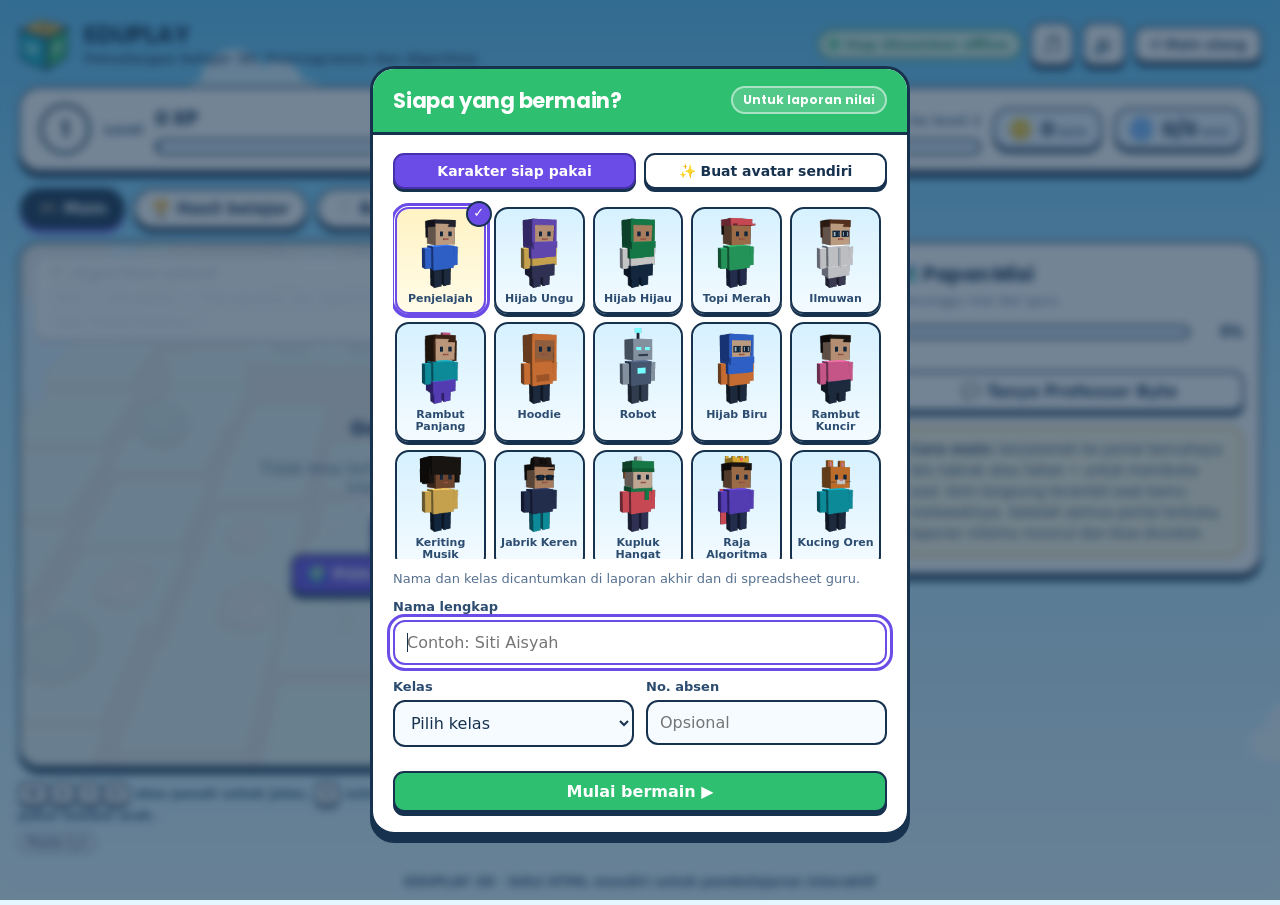
==== commit cbf5ad0d: "Support more subjects and split app assets" ====
--- a/index.html
+++ b/index.html
@@ -1,2800 +1,407 @@
-<!DOCTYPE html>
-<html lang="id">
-<head><!--EV:HEAD-->
-<meta charset="utf-8">
-<meta name="viewport" content="width=device-width,initial-scale=1">
-<meta name="theme-color" content="#6cc8f7">
-<title>EDUPLAY | Petualangan Belajar 3D</title>
-<link rel="icon" href="data:image/svg+xml,%3Csvg xmlns=%22http://www.w3.org/2000/svg%22 viewBox=%220 0 100 100%22%3E%3Crect width=%22100%22 height=%22100%22 rx=%2224%22 fill=%22%236b4ce6%22/%3E%3Ctext x=%2250%22 y=%2266%22 font-size=%2248%22 text-anchor=%22middle%22 fill=%22white%22 font-family=%22sans-serif%22 font-weight=%22700%22%3EEP%3C/text%3E%3C/svg%3E">
-<style>
-@font-face{font-family:"EV Display";src:url([data-uri]) format("woff");font-weight:700;font-display:swap}
-:root{
- --ink:#17324f;--ink2:#2c4c70;--muted:#56708f;--paper:#fff;--paper2:#eef7ff;--line:#c9dcef;
- --grape:#6b4ce6;--grape-d:#4630ad;--lagoon:#11b3c6;--lagoon-d:#0a8292;--sun:#ffc83d;--sun-d:#c98e0b;
- --leaf:#2fbf71;--leaf-d:#1d8a50;--coral:#ff5d6c;--coral-d:#c63645;
- --r-lg:22px;--r-md:15px;--r-sm:11px;--depth:0 6px 0 var(--ink);
- --display:"EV Display","Poppins",ui-rounded,system-ui,sans-serif;
-}
-*{box-sizing:border-box}
-html,body{margin:0;min-height:100%}html{background:#e4f7ff}
-body{font-family:system-ui,-apple-system,"Segoe UI",Roboto,sans-serif;color:var(--ink);background:linear-gradient(180deg,#5fc2f5 0%,#a9e3ff 42%,#e4f7ff 100%) fixed;overflow-x:hidden;-webkit-tap-highlight-color:transparent}
-body.locked{overflow:hidden}
-/* langit */
-.sky{position:fixed;inset:0;pointer-events:none;z-index:0;overflow:hidden}
-.cloud{position:absolute;width:150px;height:46px;background:#fff;border-radius:40px;opacity:.75;animation:drift linear infinite}
-.cloud::before,.cloud::after{content:"";position:absolute;background:#fff;border-radius:50%}
-.cloud::before{width:66px;height:66px;left:22px;top:-32px}.cloud::after{width:48px;height:48px;left:76px;top:-20px}
-.cloud:nth-child(1){top:9%;animation-duration:95s;animation-delay:-20s}
-.cloud:nth-child(2){top:24%;transform:scale(.7);animation-duration:120s;animation-delay:-70s;opacity:.6}
-.cloud:nth-child(3){top:58%;transform:scale(1.2);animation-duration:140s;animation-delay:-40s;opacity:.5}
-.cloud:nth-child(4){top:80%;transform:scale(.8);animation-duration:110s;animation-delay:-95s;opacity:.55}
-@keyframes drift{from{left:-220px}to{left:110%}}
-/* dasar */
-button,input,select,textarea{font:inherit;color:inherit}
-button{cursor:pointer;border:2.5px solid var(--ink);background:#fff;color:var(--ink);border-radius:var(--r-sm);padding:9px 14px;font-weight:800;box-shadow:0 4px 0 var(--ink);transition:transform .07s,box-shadow .07s,background .15s;touch-action:manipulation}
-button:hover:not(:disabled){background:#f3f9ff}
-button:active:not(:disabled){transform:translateY(3px);box-shadow:0 1px 0 var(--ink)}
-button:disabled{opacity:.45;cursor:not-allowed;box-shadow:0 2px 0 var(--ink)}
-button:focus-visible,input:focus-visible,select:focus-visible,textarea:focus-visible{outline:3px solid var(--grape);outline-offset:3px}
-.primary{background:var(--grape);color:#fff}.primary:hover:not(:disabled){background:#7a5df0}
-.sunny{background:var(--sun)}.sunny:hover:not(:disabled){background:#ffd361}
-.success{background:var(--leaf);color:#fff}.success:hover:not(:disabled){background:#3bcc7d}
-.danger{background:#ffe3e6;color:var(--coral-d)}.danger:hover:not(:disabled){background:#ffd2d7}
-input,select,textarea{width:100%;border:2px solid var(--ink);border-radius:12px;background:#f6fbff;padding:11px 12px;outline:none}
-input:focus,select:focus,textarea:focus{background:#fff;border-color:var(--grape)}
-textarea{resize:vertical;min-height:110px;line-height:1.5}
-label{display:block;font-size:13px;font-weight:800;margin:0 0 6px;color:var(--ink2)}
-.field{margin:0 0 14px}.muted{color:var(--muted)}.small{font-size:13px}
-h1,h2,h3{font-family:var(--display);font-weight:700;letter-spacing:-.01em;margin:0}
-.app{position:relative;z-index:1;max-width:1360px;margin:auto;padding:18px 18px 10px}
-.panel{background:var(--paper);border:2.5px solid var(--ink);border-radius:var(--r-lg);box-shadow:var(--depth)}
-/* header */
-.top{display:flex;align-items:center;justify-content:space-between;gap:12px;flex-wrap:wrap;margin-bottom:16px}
-.brand{display:flex;align-items:center;gap:14px}
-.cubebox{width:52px;height:52px;perspective:240px;display:grid;place-items:center}
-.cube{width:34px;height:34px;position:relative;transform-style:preserve-3d;transform:rotateX(-24deg) rotateY(-40deg);animation:wobble 7s ease-in-out infinite}
-.cube i{position:absolute;inset:0;border:2.5px solid var(--ink);display:grid;place-items:center;font:700 13px var(--display);color:#fff;font-style:normal}
-.cube .fa{background:var(--grape);transform:translateZ(17px)}
-.cube .fb{background:var(--lagoon);transform:rotateY(90deg) translateZ(17px)}
-.cube .fc{background:var(--sun);color:var(--ink);transform:rotateX(90deg) translateZ(17px)}
-.cube .fd{background:var(--grape-d);transform:rotateY(-90deg) translateZ(17px)}
-.cube .fe{background:var(--leaf);transform:rotateY(180deg) translateZ(17px)}
-.cube .ff{background:var(--coral,#f26d6d);transform:rotateX(-90deg) translateZ(17px)}
-@keyframes wobble{0%,100%{transform:rotateX(-24deg) rotateY(-40deg)}50%{transform:rotateX(-24deg) rotateY(-130deg)}}
-.brand h1{font-size:24px;line-height:1}.brand p{margin:4px 0 0;font-size:13px;color:var(--ink2);font-weight:600}
-.topactions{display:flex;gap:8px;align-items:center}
-.status{display:inline-flex;align-items:center;gap:7px;font-size:13px;font-weight:800;background:#e5fbef;border:2px solid var(--leaf-d);color:var(--leaf-d);padding:6px 11px;border-radius:30px}
-.status::before{content:"";width:8px;height:8px;border-radius:50%;background:var(--leaf);box-shadow:0 0 0 0 #2fbf7180;animation:ping 2.2s infinite}
-@keyframes ping{0%{box-shadow:0 0 0 0 #2fbf7199}80%,100%{box-shadow:0 0 0 9px #2fbf7100}}
-.iconbtn{width:44px;height:44px;padding:0;display:grid;place-items:center;font-size:18px}
-/* HUD */
-.hud{display:grid;grid-template-columns:auto 1fr auto auto;gap:12px;align-items:center;padding:12px 16px;margin-bottom:14px}
-.lvl{display:flex;align-items:center;gap:10px}
-.lvlbadge{position:relative;width:58px;height:58px}
-.lvlbadge svg{position:absolute;inset:0;transform:rotate(-90deg)}
-.lvlbadge b{position:absolute;inset:0;display:grid;place-items:center;font:700 22px var(--display)}
-.lvl span{font-size:13px;font-weight:800;color:var(--ink2)}
-.xpline{display:flex;justify-content:space-between;align-items:baseline;gap:10px;margin-bottom:6px}
-.xpline b{font:700 20px var(--display)}.xpline span{font-size:13px;color:var(--muted);font-weight:600}
-.xpbar{height:16px;border:2.5px solid var(--ink);border-radius:20px;background:#e6f1fb;overflow:hidden}
-.xpbar i{display:block;height:100%;width:0;background:repeating-linear-gradient(-45deg,var(--sun) 0 12px,#ffd968 12px 24px);border-right:2.5px solid var(--ink);transition:width .6s cubic-bezier(.3,1.4,.5,1)}
-.pill{display:flex;align-items:center;gap:8px;border:2.5px solid var(--ink);border-radius:16px;padding:7px 13px;background:var(--paper2);box-shadow:0 3px 0 var(--ink)}
-.pill .ico{font-size:20px}.pill b{font:700 20px var(--display);line-height:1}.pill span{font-size:12px;font-weight:700;color:var(--muted)}
-.bump{animation:bump .45s cubic-bezier(.3,1.8,.5,1)}
-@keyframes bump{0%{transform:scale(1)}40%{transform:scale(1.18)}100%{transform:scale(1)}}
-/* nav */
-.nav{display:flex;gap:8px;overflow-x:auto;padding:2px 2px 12px;scrollbar-width:none}
-.nav::-webkit-scrollbar{display:none}
-.nav button{white-space:nowrap;border-radius:30px;padding:9px 16px}
-.nav button.active{background:var(--ink);color:#fff;box-shadow:0 4px 0 var(--grape)}
-.view{display:none}.view.active{display:block;animation:viewIn .28s ease-out}
-@keyframes viewIn{from{opacity:0;transform:translateY(8px)}to{opacity:1;transform:none}}
-.layout{display:grid;grid-template-columns:minmax(0,1.75fr) minmax(290px,.8fr);gap:16px;align-items:start}
-.card{padding:16px}
-.card>h2{font-size:20px;margin-bottom:4px}
-/* stage 3D */
-.stage{position:relative;border:2.5px solid var(--ink);border-radius:var(--r-lg);box-shadow:var(--depth);overflow:hidden;aspect-ratio:16/10;background:linear-gradient(180deg,var(--skyTop,#6cc4f0),var(--skyBot,#bfe9ff));user-select:none;-webkit-user-select:none}
-.stage canvas{position:absolute;inset:0;width:100%;height:100%;display:block;touch-action:none;outline:none}
-.stage.full{position:fixed;inset:0;z-index:40;border-radius:0;border:0;box-shadow:none;aspect-ratio:auto}
-.labels{position:absolute;inset:0;pointer-events:none;overflow:hidden}
-.lbl{position:absolute;left:0;top:0;white-space:nowrap;font:700 12px var(--display);color:var(--ink);background:#fff;border:2px solid var(--ink);border-radius:20px;padding:2px 8px;box-shadow:0 2px 0 var(--ink);will-change:transform}
-.lbl.you{background:var(--sun)}
-.lbl.npc{background:#efe9ff}
-.lbl.portal{width:28px;height:28px;padding:0;display:grid;place-items:center;font-size:13px;border-radius:50%;color:#fff;background:var(--grape)}
-.lbl.portal.done{background:var(--leaf)}
-.lbl.near{animation:hop .9s ease-in-out infinite}
-@keyframes hop{0%,100%{margin-top:0}50%{margin-top:-6px}}
-.floater{position:absolute;left:0;top:0;font:700 18px var(--display);color:#fff;-webkit-text-stroke:1px var(--ink);text-shadow:0 2px 0 var(--ink);pointer-events:none;white-space:nowrap}
-.ov{position:absolute;left:0;right:0;display:flex;justify-content:space-between;align-items:flex-start;gap:8px;padding:12px;pointer-events:none}
-.ov>*{pointer-events:auto}
-.ov.topbar{top:0}
-.ov.bottombar{bottom:0;align-items:flex-end}
-.worldchip{background:#ffffffe6;border:2.5px solid var(--ink);border-radius:16px;padding:7px 12px;box-shadow:0 3px 0 var(--ink);max-width:62%}
-.worldchip h2{font-size:17px;line-height:1.15}
-.tags{display:flex;gap:5px;flex-wrap:wrap;margin-top:5px}
-.tag{font-size:11px;font-weight:800;background:var(--paper2);border:1.5px solid var(--ink2);border-radius:20px;padding:2px 8px;color:var(--ink2)}
-.stagebtns{display:flex;gap:7px}
-.stagebtns button{background:#ffffffe6;width:42px;height:42px;padding:0;font-size:17px}
-.dpad{display:grid;grid-template-columns:repeat(3,48px);grid-template-rows:repeat(3,48px);gap:4px}
-.dpad button{padding:0;background:#ffffffb8;font-size:18px;border-radius:12px;touch-action:none}
-.dpad button[data-move="up"]{grid-column:2;grid-row:1}.dpad button[data-move="left"]{grid-column:1;grid-row:2}
-.dpad button[data-move="right"]{grid-column:3;grid-row:2}.dpad button[data-move="down"]{grid-column:2;grid-row:3}
-.prompt{align-self:flex-end;margin-bottom:6px;background:var(--ink);color:#fff;font-weight:700;font-size:14px;border-radius:14px;padding:8px 14px;max-width:46%;text-align:center;box-shadow:0 3px 0 #0007;transition:opacity .2s,transform .2s}
-.prompt.hide{opacity:0;transform:translateY(8px)}
-.actbtn{width:78px;height:78px;border-radius:50%;background:var(--sun);font-size:30px;padding:0;display:grid;place-items:center;box-shadow:0 6px 0 var(--ink)}
-.actbtn.ready{animation:glow 1.1s ease-in-out infinite}
-@keyframes glow{0%,100%{background:var(--sun)}50%{background:#fff0a8}}
-.nogl{position:absolute;inset:0;display:none;place-items:center;text-align:center;padding:30px;background:#ffffffe6;font-weight:700}
-.stage.no3d .nogl{display:grid}
-.stage.no3d .ov.bottombar{display:none}
-.under{display:flex;justify-content:space-between;align-items:center;gap:10px;flex-wrap:wrap;margin-top:14px}
-.keys{font-size:13px;color:var(--ink2);font-weight:600}
-kbd{display:inline-block;min-width:24px;text-align:center;font:700 12px var(--display);border:2px solid var(--ink);border-bottom-width:4px;border-radius:7px;padding:1px 6px;background:#fff;margin:0 1px}
-/* mission board */
-.board h2{font-size:20px}
-.progresswrap{display:flex;align-items:center;gap:10px;margin:12px 0 14px}
-.progress{flex:1;height:14px;border-radius:20px;background:#e6f1fb;border:2.5px solid var(--ink);overflow:hidden}
-.progress>div{height:100%;width:0;background:linear-gradient(90deg,var(--grape),var(--lagoon));transition:width .5s ease}
-.progresswrap b{font:700 15px var(--display);min-width:44px;text-align:right}
-.questlist{display:grid;gap:9px}
-.quest{display:grid;grid-template-columns:36px 1fr;gap:10px;align-items:start;background:var(--paper2);border:2px solid var(--ink);border-radius:var(--r-md);padding:10px}
-.quest .num{width:36px;height:36px;border-radius:50%;border:2.5px solid var(--ink);display:grid;place-items:center;font:700 15px var(--display);color:#fff;background:var(--grape)}
-.quest.done{background:#e6f8ee;border-color:var(--leaf-d)}
-.quest.done .num{background:var(--leaf);border-color:var(--leaf-d)}
-.quest.near{background:#fff7d6;border-color:var(--sun-d)}
-.quest b{display:block;font-size:15px}
-.quest .sub{font-size:13px;color:var(--muted);margin-top:2px}
-.quest .qact{display:flex;gap:7px;margin-top:8px;align-items:center}
-.quest .qact button{flex:1;padding:7px 10px;font-size:13px}
-.xpchip{font:700 12px var(--display);background:#fff;border:2px solid var(--ink);border-radius:20px;padding:3px 8px;white-space:nowrap}
-.hint{padding:11px 13px;border-radius:var(--r-md);background:#fff9e3;border:2px dashed var(--sun-d);color:var(--ink2);font-size:14px;line-height:1.5}
-.two{display:grid;grid-template-columns:1fr 1fr;gap:12px}
-.actions{display:flex;gap:9px;flex-wrap:wrap}
-.actions button{flex:1 1 auto}
-.empty{padding:16px;border:2px dashed var(--line);border-radius:var(--r-md);color:var(--muted);font-size:14px}
-.studiomsg{margin-top:14px}
-.genbtn{font-size:15px;padding:12px 16px}
-/* modals */
-.modal{position:fixed;inset:0;background:#17324f99;backdrop-filter:blur(4px);-webkit-backdrop-filter:blur(4px);display:none;align-items:center;justify-content:center;padding:16px;z-index:60}
-.modal.show{display:flex}
-.dialog{width:min(540px,100%);max-height:92vh;overflow:auto;background:#fff;border:3px solid var(--ink);border-radius:24px;box-shadow:0 8px 0 var(--ink);padding:0;animation:pop .32s cubic-bezier(.3,1.6,.5,1)}
-@keyframes pop{from{transform:scale(.85) translateY(20px);opacity:0}to{transform:none;opacity:1}}
-.dialog.shake{animation:shake .4s}
-@keyframes shake{0%,100%{transform:translateX(0)}20%{transform:translateX(-10px)}40%{transform:translateX(9px)}60%{transform:translateX(-6px)}80%{transform:translateX(4px)}}
-.dhead{padding:16px 20px;background:var(--grape);color:#fff;border-bottom:3px solid var(--ink);display:flex;justify-content:space-between;align-items:center;gap:10px}
-.dhead h2{font-size:21px}
-.dhead .pchip{font:700 12px var(--display);background:#ffffff2b;border:2px solid #ffffff80;border-radius:20px;padding:3px 10px;white-space:nowrap}
-.dbody{padding:18px 20px 20px}
-.qtext{font-size:17px;font-weight:600;line-height:1.5;white-space:pre-line;margin:0}
-.answers{display:grid;gap:10px;margin-top:16px}
-.answers button{display:flex;gap:12px;align-items:center;text-align:left;padding:11px 13px;font-weight:700;font-size:15px}
-.answers .letter{flex:0 0 30px;height:30px;border-radius:9px;border:2px solid var(--ink);display:grid;place-items:center;font:700 14px var(--display);background:var(--paper2)}
-.answers button.correct{background:#dff7e9;border-color:var(--leaf-d);box-shadow:0 4px 0 var(--leaf-d)}
-.answers button.correct .letter{background:var(--leaf);color:#fff;border-color:var(--leaf-d)}
-.answers button.wrong{background:#ffe6e9;border-color:var(--coral-d);box-shadow:0 2px 0 var(--coral-d)}
-.answers button.wrong .letter{background:var(--coral);color:#fff;border-color:var(--coral-d)}
-.feedback{margin-top:14px;padding:12px 14px;border-radius:14px;font-size:14px;line-height:1.5;display:none;border:2px solid}
-.feedback.ok{display:block;background:#e6f8ee;border-color:var(--leaf-d)}
-.feedback.no{display:block;background:#fff1f2;border-color:var(--coral-d)}
-.dfoot{display:flex;gap:9px;margin-top:16px}.dfoot button{flex:1}
-.npcwrap{display:grid;grid-template-columns:76px 1fr;gap:14px;align-items:start}
-.npcface{width:76px;height:76px;border:3px solid var(--ink);border-radius:18px;background:#f3d1b0;position:relative;overflow:hidden;box-shadow:0 4px 0 var(--ink)}
-.npcface .cap{position:absolute;left:-4px;right:-4px;top:0;height:18px;background:var(--ink)}
-.npcface .eye{position:absolute;top:30px;width:16px;height:12px;border:3px solid var(--ink);border-radius:4px;background:#fff}
-.npcface .eye::after{content:"";position:absolute;width:5px;height:5px;background:var(--ink);left:4px;top:2px;animation:look 4s infinite}
-@keyframes look{0%,40%,100%{left:4px}50%,90%{left:1px}}
-.npcface .eye.l{left:12px}.npcface .eye.r{right:12px}
-.npcface .beard{position:absolute;left:10px;right:10px;bottom:-6px;height:22px;background:#fff;border:3px solid var(--ink);border-radius:10px}
-.bubble{position:relative;background:var(--paper2);border:2.5px solid var(--ink);border-radius:16px;padding:12px 14px;font-size:15px;line-height:1.55;min-height:76px}
-.bubble::before{content:"";position:absolute;left:-11px;top:24px;width:16px;height:16px;background:var(--paper2);border-left:2.5px solid var(--ink);border-bottom:2.5px solid var(--ink);transform:rotate(45deg)}
-.win{text-align:center}
-.trophy{font-size:64px;line-height:1;animation:trophy 1.4s ease-in-out infinite}
-@keyframes trophy{0%,100%{transform:translateY(0) rotate(-4deg)}50%{transform:translateY(-8px) rotate(4deg)}}
-.stars{font-size:34px;letter-spacing:6px;margin:6px 0}
-.stars .off{filter:grayscale(1);opacity:.3}
-.wingrid{display:grid;grid-template-columns:repeat(3,1fr);gap:8px;margin:14px 0}
-.wingrid div{border:2px solid var(--ink);border-radius:14px;padding:9px;background:var(--paper2)}
-.wingrid b{display:block;font:700 22px var(--display)}.wingrid span{font-size:12px;color:var(--muted);font-weight:700}
-/* results */
-.report{display:grid;grid-template-columns:150px 1fr;gap:18px;align-items:center;margin:12px 0 6px}
-.ring{position:relative;width:150px;height:150px}
-.ring svg{transform:rotate(-90deg)}
-.ring div{position:absolute;inset:0;display:grid;place-content:center;text-align:center}
-.ring b{font:700 32px var(--display);line-height:1}.ring span{font-size:12px;font-weight:700;color:var(--muted)}
-.rstats{display:grid;grid-template-columns:repeat(2,1fr);gap:9px}
-.rstat{border:2px solid var(--ink);border-radius:14px;padding:9px 12px;background:var(--paper2)}
-.rstat span{display:block;font-size:12px;font-weight:700;color:var(--muted)}.rstat strong{font:700 22px var(--display)}
-.skill{border:2px solid var(--ink);border-radius:14px;padding:10px 12px;background:#fff}
-.skill .row{display:flex;justify-content:space-between;gap:8px;font-size:14px;font-weight:700}
-.skill .bar{height:9px;border-radius:9px;background:#e6f1fb;margin-top:7px;overflow:hidden;border:1.5px solid var(--ink)}
-.skill .bar i{display:block;height:100%;background:var(--leaf);width:0}
-.ach{display:grid;grid-template-columns:44px 1fr;gap:11px;align-items:center;border:2px solid var(--ink);border-radius:14px;padding:9px 11px;background:#fff}
-.ach .em{width:44px;height:44px;display:grid;place-items:center;font-size:22px;border-radius:12px;border:2px solid var(--ink);background:var(--sun)}
-.ach.locked{background:#f2f5f9;border-style:dashed}
-.ach.locked .em{filter:grayscale(1);background:#e2e8ef;opacity:.6}
-.ach b{display:block;font-size:14px}.ach span{font-size:12.5px;color:var(--muted)}
-/* help */
-.helpgrid{display:grid;grid-template-columns:repeat(auto-fit,minmax(240px,1fr));gap:12px;margin-top:14px}
-.helpitem{border:2px solid var(--ink);border-radius:var(--r-md);padding:14px;background:var(--paper2)}
-.helpitem h3{font-size:16px;margin-bottom:6px}
-.helpitem p{margin:0;font-size:14px;line-height:1.6;color:var(--ink2)}
-.footer{font-size:13px;color:var(--ink2);text-align:center;padding:22px 0 10px;font-weight:600}
-/* toast & fx */
-.toasts{position:fixed;left:50%;top:14px;transform:translateX(-50%);display:grid;gap:8px;z-index:80;pointer-events:none;width:min(420px,92vw)}
-.toast{background:#fff;border:2.5px solid var(--ink);border-radius:16px;box-shadow:0 4px 0 var(--ink);padding:10px 14px;font-weight:700;font-size:14px;display:flex;gap:10px;align-items:center;animation:toastIn .3s cubic-bezier(.3,1.6,.5,1)}
-.toast.gold{background:#fff3c4}.toast.green{background:#e3f8ec}.toast.purple{background:#efeaff}
-.toast.out{animation:toastOut .3s forwards}
-@keyframes toastIn{from{transform:translateY(-20px) scale(.9);opacity:0}to{transform:none;opacity:1}}
-@keyframes toastOut{to{transform:translateY(-10px);opacity:0}}
-#fx{position:fixed;inset:0;pointer-events:none;z-index:90}
-.levelup{position:fixed;left:50%;top:38%;transform:translate(-50%,-50%);z-index:85;pointer-events:none;font:700 44px var(--display);color:var(--sun);-webkit-text-stroke:2px var(--ink);text-shadow:0 5px 0 var(--ink);white-space:nowrap;animation:lvl 1.8s ease-out forwards}
-@keyframes lvl{0%{transform:translate(-50%,-50%) scale(.3);opacity:0}20%{transform:translate(-50%,-50%) scale(1.15);opacity:1}35%{transform:translate(-50%,-50%) scale(1)}80%{opacity:1}100%{transform:translate(-50%,-80%) scale(1);opacity:0}}
-@media(max-width:900px){.layout{grid-template-columns:1fr}.hud{grid-template-columns:auto 1fr;}.pill{justify-content:center}}
-@media(max-width:600px){
- .app{padding:12px 10px 8px}.top{flex-wrap:nowrap}.brand{gap:8px}.cubebox{width:40px;height:40px}.brand h1{font-size:19px}.brand p{font-size:12px}.status,.rlabel{display:none}#resetAll{width:44px;height:44px;padding:0;font-size:18px}
- .stage{aspect-ratio:4/5}.card{padding:13px}.two{grid-template-columns:1fr}
- .worldchip{max-width:70%}.worldchip h2{font-size:15px}
- .dpad{grid-template-columns:repeat(3,46px);grid-template-rows:repeat(3,46px)}
- .actbtn{width:72px;height:72px}
- .prompt{position:absolute;left:50%;transform:translateX(-50%);bottom:174px;max-width:86%;font-size:13px}
- .prompt.hide{transform:translate(-50%,8px)}
- .report{grid-template-columns:1fr;justify-items:center}.rstats{width:100%}
- .hud{padding:10px 12px;gap:10px}.lvlbadge{width:50px;height:50px}
-}
-@media(prefers-reduced-motion:reduce){*,*::before,*::after{animation:none!important;transition:none!important}}
-
-/* ===== v2 tambahan ===== */
-[hidden]{display:none!important}
-.questlist.scroll{max-height:540px;overflow:auto;padding-right:4px}
-.seg{display:flex;gap:6px;background:var(--paper2);border:2.5px solid var(--ink);border-radius:16px;padding:5px}
-.seg button{flex:1;box-shadow:none;border:2px solid transparent;background:transparent;border-radius:11px;padding:9px 10px}
-.seg button.on{background:var(--ink);color:#fff;border-color:var(--ink)}
-.seg button:active:not(:disabled){transform:none}
-.srcrow{display:grid;grid-template-columns:auto 1fr;gap:8px;margin-bottom:8px}
-.urlrow{display:flex;gap:8px}.urlrow input{min-width:0}
-.urlrow button{white-space:nowrap}
-.drop{position:relative}
-.drop.over textarea{border-color:var(--grape);background:#f1edff}
-.drop.over::after{content:"Lepaskan file di sini";position:absolute;inset:0;display:grid;place-items:center;font:700 18px var(--display);color:var(--grape);pointer-events:none}
-.extract{margin:0 0 8px;font-size:13px;line-height:1.5}
-.extract.busy::before{content:"";display:inline-block;width:12px;height:12px;border:2.5px solid var(--grape);border-right-color:transparent;border-radius:50%;margin-right:7px;vertical-align:-1px;animation:spin .8s linear infinite}
-@keyframes spin{to{transform:rotate(360deg)}}
-.extract.ok{color:var(--leaf-d)}.extract.err{color:var(--coral-d)}
-.wcount{font-size:12px;color:var(--muted);font-weight:700;margin-top:5px}
-.ready{margin-top:14px;border:2.5px solid var(--ink);border-radius:var(--r-md);padding:11px 13px;background:#fff}
-.ready .row{display:flex;justify-content:space-between;gap:10px;align-items:center;font-weight:700;font-size:14px}
-.ready .progress{margin-top:8px;height:12px}
-.ready.okay{background:#e6f8ee;border-color:var(--leaf-d)}
-.ready.okay .progress>div{background:var(--leaf)}
-.badge{display:inline-block;font:700 12px var(--display);border:2px solid var(--ink);border-radius:20px;padding:2px 9px;background:#fff}
-.badge.warn{background:#fff1c2}.badge.ok{background:#dff7e9}
-.grid2{display:grid;grid-template-columns:1fr 1fr;gap:16px}
-.sub2{font-size:16px;margin:0 0 6px}
-details.steps{margin-top:12px;border:2px solid var(--ink);border-radius:var(--r-md);background:var(--paper2);padding:10px 12px}
-details.steps summary{cursor:pointer;font-weight:800}
-details.steps ol{margin:10px 0 6px;padding-left:20px;line-height:1.6;font-size:14px}
-pre.code{max-height:220px;overflow:auto;background:#10243b;color:#d6f1ff;border-radius:12px;padding:12px;font:12px/1.5 ui-monospace,Menlo,Consolas,monospace;white-space:pre;margin:8px 0}
-.check{display:flex;gap:9px;align-items:flex-start;font-size:14px;font-weight:600;margin:8px 0 12px}
-.check input{width:20px;height:20px;flex:0 0 20px;margin:1px 0 0;accent-color:var(--grape)}
-.rtable{width:100%;border-collapse:separate;border-spacing:0;font-size:13px}
-.rtable th{position:sticky;top:0;background:var(--ink);color:#fff;text-align:left;padding:7px 9px;font-weight:700}
-.rtable th:first-child{border-top-left-radius:10px}.rtable th:last-child{border-top-right-radius:10px}
-.rtable td{padding:7px 9px;border-bottom:1.5px solid var(--line);vertical-align:top}
-.rtable tr:nth-child(even) td{background:#f6fbff}
-.tablewrap{max-height:300px;overflow:auto;border:2px solid var(--ink);border-radius:12px}
-.stuchip{background:#ffffffe6;border:2.5px solid var(--ink);border-radius:14px;padding:0 11px;height:42px;font-size:13px;font-weight:800;box-shadow:0 3px 0 var(--ink);max-width:150px;overflow:hidden;text-overflow:ellipsis;white-space:nowrap}
-.notready{position:absolute;inset:0;display:none;place-items:center;text-align:center;padding:24px;background:#ffffffd9;z-index:2}
-.stage.blocked .notready{display:grid}
-.stage.blocked .ov.bottombar{display:none}
-.notready .box{max-width:360px}
-.notready h3{font-size:20px;margin-bottom:6px}
-.dialog.wide{width:min(720px,100%)}
-.score{display:grid;grid-template-columns:auto 1fr;gap:16px;align-items:center;text-align:left;margin:6px 0 10px}
-.scorebig{width:110px;height:110px;border:3px solid var(--ink);border-radius:26px;background:var(--sun);display:grid;place-content:center;text-align:center;box-shadow:0 5px 0 var(--ink)}
-.scorebig b{font:700 40px var(--display);line-height:1}.scorebig span{font-size:12px;font-weight:800}
-.who b{font:700 20px var(--display);display:block}.who span{font-size:14px;color:var(--muted);font-weight:600}
-.wingrid.four{grid-template-columns:repeat(4,1fr)}
-.sendline{margin:10px 0 0;font-size:13px;font-weight:700;padding:8px 11px;border-radius:12px;border:2px dashed var(--line);text-align:left}
-.sendline.ok{border-color:var(--leaf-d);background:#e6f8ee;color:var(--leaf-d)}
-.sendline.err{border-color:var(--coral-d);background:#fff1f2;color:var(--coral-d)}
-.sendline.busy{border-color:var(--grape);background:#f1edff;color:var(--grape-d)}
-.st-ok{color:var(--leaf-d);font-weight:800}.st-retry{color:var(--sun-d);font-weight:800}
-.edsel{display:flex;gap:8px}.edsel select{flex:1}.edsel button{padding:0 12px}
-.edwarn{font-size:13px;color:var(--coral-d);font-weight:700;margin:-6px 0 12px}
-@media(max-width:900px){.grid2{grid-template-columns:1fr}}
-@media(max-width:600px){.srcrow{grid-template-columns:1fr}.wingrid.four{grid-template-columns:repeat(2,1fr)}.score{grid-template-columns:1fr;justify-items:center;text-align:center}.stuchip{max-width:100px}}
-.win .rtable td,.win .rtable th{text-align:left}
-@media(max-width:600px){.worldchip{max-width:56%}.tags .tag:not(.lv):not(:first-child){display:none}.tag{font-size:10.5px}.stagebtns{gap:5px}.stagebtns button{width:40px;height:40px}.stuchip{width:auto!important;max-width:96px;padding:0 8px;font-size:12px}}
-.lockpill{background:#fff3c4;border-color:var(--ink)}
-.teachgate{display:flex;justify-content:space-between;align-items:center;gap:10px;flex-wrap:wrap;margin-top:16px;padding:11px 14px;border:2px dashed var(--ink2);border-radius:var(--r-md);background:#ffffffb3;font-size:14px;font-weight:600;color:var(--ink2)}
-.reccode{font:700 26px ui-monospace,Menlo,Consolas,monospace;letter-spacing:.08em;text-align:center;padding:14px;border:3px dashed var(--ink);border-radius:14px;background:#fff9e3;user-select:all;-webkit-user-select:all}
-.linkbtn{background:none;border:0;box-shadow:none;padding:4px 6px;color:var(--grape-d);text-decoration:underline;font-weight:700}
-.linkbtn:hover:not(:disabled){background:none}
-#pinInput,#pinConfirm,#pinRec{font-size:18px;letter-spacing:.12em}
-
-.btnlink{display:flex;justify-content:center;align-items:center;gap:6px;text-decoration:none;border:2.5px solid var(--ink);border-radius:var(--r-sm);padding:10px 14px;font-weight:800;box-shadow:0 4px 0 var(--ink);color:var(--ink);background:#fff;margin-top:12px}
-.btnlink.success{background:var(--leaf);color:#fff}
-.btnlink:active{transform:translateY(3px);box-shadow:0 1px 0 var(--ink)}
-#myReportRow .btnlink{margin-top:0;flex:1}
-
-.avgrid{display:grid;grid-template-columns:repeat(4,1fr);gap:8px}
-.avtile{position:relative;border:2.5px solid var(--ink);border-radius:14px;background:linear-gradient(180deg,#d6f1ff,#f4fbff);padding:4px 4px 6px;box-shadow:0 3px 0 var(--ink);display:flex;flex-direction:column;align-items:center;gap:2px;font-size:11px;font-weight:800;color:var(--ink2);text-align:center;line-height:1.15}
-.avtile canvas{width:100%;aspect-ratio:1;display:block}
-.avtile .avemo{font-size:34px;line-height:1;padding:10px 0}
-.avtile.on{background:linear-gradient(180deg,#fff3c4,#fffbe8);border-color:var(--grape);box-shadow:0 3px 0 var(--grape);outline:3px solid var(--grape);outline-offset:1px}
-.avtile.on::after{content:"✓";position:absolute;top:-8px;right:-8px;width:22px;height:22px;border-radius:50%;background:var(--grape);color:#fff;display:grid;place-items:center;font-size:13px;border:2px solid var(--ink)}
-.minihud{display:none;gap:6px;flex-wrap:wrap;margin-top:6px}
-.minihud span{font:700 12px var(--display);background:var(--sun);border:2px solid var(--ink);border-radius:20px;padding:2px 9px}
-.stage.full .minihud{display:flex}
-.stage.full .ov.topbar{padding-top:max(12px,env(safe-area-inset-top));padding-left:max(12px,env(safe-area-inset-left));padding-right:max(12px,env(safe-area-inset-right))}
-.stage.full .ov.bottombar{padding-bottom:max(14px,env(safe-area-inset-bottom));padding-left:max(12px,env(safe-area-inset-left));padding-right:max(12px,env(safe-area-inset-right))}
-html:fullscreen,html:-webkit-full-screen{background:#5fc2f5}
-@media(max-width:600px){.avgrid{gap:6px}.avtile{font-size:10px}.stage.full .worldchip{max-width:64%}}
-/* ===== Paket tema perangkat ajar ===== */
-.pkfilter{display:flex;flex-wrap:wrap;align-items:center;gap:8px 10px;margin:4px 0 12px}
-.pkseg{display:flex;gap:4px;background:var(--paper2);border:2px solid var(--ink);border-radius:14px;padding:4px}
-.pkseg button{box-shadow:none;border:2px solid transparent;background:transparent;border-radius:10px;padding:6px 10px;font-size:13px}
-.pkseg button.on{background:var(--ink);color:#fff;border-color:var(--ink)}
-.pkseg button:active:not(:disabled){transform:none}
-.pkgrid{display:grid;grid-template-columns:repeat(auto-fill,minmax(210px,1fr));gap:12px;max-height:620px;overflow:auto;padding:2px 4px 6px 2px}
-.pkcard{border:2.5px solid var(--ink);border-radius:var(--r-md);background:#fff;overflow:hidden;display:flex;flex-direction:column;box-shadow:0 4px 0 var(--ink)}
-.pkcard.picked{outline:3px solid var(--grape);outline-offset:2px}
-.pkband{height:64px;position:relative;border-bottom:2.5px solid var(--ink)}
-.pkemo{position:absolute;left:10px;bottom:6px;font-size:30px;filter:drop-shadow(0 2px 0 rgba(0,0,0,.25))}
-.pklv{position:absolute;right:8px;top:8px;font:700 11px var(--display);background:#ffffffe8;border:1.5px solid var(--ink);border-radius:20px;padding:2px 8px}
-.pkbody{padding:10px 11px 11px;display:flex;flex-direction:column;gap:3px;flex:1}
-.pkbab{margin:0;font-size:11.5px;font-weight:800;color:var(--muted)}
-.pkbody h4{margin:0;font:700 16px/1.25 var(--display)}
-.pkjudul{margin:0 0 4px;font-size:13px;line-height:1.4;color:var(--ink2)}
-.pksoal{font-size:12.5px;margin-top:auto}
-.pksoal summary{cursor:pointer;font-weight:800;color:var(--grape-d);padding:3px 0}
-.pksoal ol{margin:6px 0 4px;padding-left:20px;max-height:220px;overflow:auto;line-height:1.45}
-.pksoal li{margin-bottom:5px}.pksoal li b{color:var(--leaf-d);font-weight:700}
-.pkact{display:flex;flex-wrap:wrap;gap:6px;align-items:center;margin-top:6px}
-.pkact button{padding:6px 10px;font-size:12.5px;box-shadow:0 3px 0 var(--ink)}
-.pkchk{display:flex;align-items:center;gap:4px;font-size:12.5px;font-weight:700;cursor:pointer;margin-left:auto}
-.pkbar{position:sticky;bottom:0;display:flex;flex-wrap:wrap;align-items:center;gap:8px;margin-top:10px;padding:10px 12px;border:2.5px solid var(--ink);border-radius:var(--r-md);background:#f3efff}
-.pkbar span{font-weight:800;font-size:13px;flex:1;min-width:160px}
-.story{margin:6px 0 0;font-size:13px;line-height:1.5;color:var(--ink2);max-width:72ch}
-.tag.lv{background:#fff6d6;border-color:var(--sun-d);color:#7a5600}
-.tag.lv-penantang{background:#ffe9e0;border-color:#d9714a;color:#8a3a1c}
-.tag.lv-ahli{background:#e6e8ff;border-color:#4b4fb0;color:#2a2d7a}
-@media(max-width:600px){.tags .tag.lv{display:inline-block}}
-#answerList button.elim{opacity:.35;text-decoration:line-through}
-/* suasana kelas XII: langit malam berbintang */
-.stage.night{background:radial-gradient(1.5px 1.5px at 12% 18%,#fff 60%,transparent),radial-gradient(1px 1px at 28% 8%,#fff 60%,transparent),radial-gradient(1.5px 1.5px at 46% 22%,#fff 60%,transparent),radial-gradient(1px 1px at 63% 12%,#fff 60%,transparent),radial-gradient(1.5px 1.5px at 78% 26%,#fff 60%,transparent),radial-gradient(1px 1px at 90% 9%,#fff 60%,transparent),radial-gradient(1px 1px at 35% 30%,#ffffffb0 60%,transparent),radial-gradient(1px 1px at 70% 34%,#ffffffb0 60%,transparent),linear-gradient(180deg,var(--skyTop),var(--skyBot))}
-@media(max-width:600px){.story{display:none}}
-@media(max-width:600px){.pkgrid{max-height:none;overflow:visible}}
-/* ===== Pilih dunia (siswa) & dunia yang diatur (guru) ===== */
-.worldctx{display:flex;flex-direction:column;gap:4px;margin:-4px 0 14px;padding:10px 12px;border:2px dashed var(--line);border-radius:var(--r-md);background:var(--paper2);font-size:13px;line-height:1.5}
-.worldctx:empty{display:none}
-.worldctx.pk{border:2.5px solid var(--grape);border-style:solid;background:#f3efff}
-.worldctx b{font:700 15px var(--display)}
-.wcact{display:flex;flex-wrap:wrap;gap:6px;margin-top:4px}.wcact button{padding:6px 10px;font-size:12.5px;box-shadow:0 3px 0 var(--ink)}
-.pkcard.editing{outline:3px solid var(--leaf);outline-offset:2px}
-.pkedit{position:absolute;right:8px;bottom:6px;font:700 11px var(--display);background:var(--leaf);color:#fff;border:1.5px solid var(--ink);border-radius:20px;padding:2px 8px}
-.pkcustom{margin:0 0 2px;font-size:12px;font-weight:800;color:var(--grape-d)}
-.pkpub{display:flex;flex-wrap:wrap;align-items:center;gap:8px;margin-top:10px;padding:10px 12px;border:2.5px solid var(--ink);border-radius:var(--r-md);background:#fff6d6}
-.pkpub span{flex:1;min-width:160px;font-size:13px;font-weight:800}
-.wkelas{max-width:240px}
-#wList{max-height:min(62vh,560px);overflow:auto;padding:2px 4px 4px 2px}
-.wgrp{margin:12px 0 8px;font:700 15px var(--display)}
-.wgrid{display:grid;grid-template-columns:repeat(auto-fill,minmax(190px,1fr));gap:10px}
-.wcard{display:flex;flex-direction:column;padding:0;text-align:left;overflow:hidden;border-radius:var(--r-md);box-shadow:0 4px 0 var(--ink);background:#fff;font-weight:400}
-.wcard.cur{outline:3px solid var(--grape);outline-offset:2px}
-.wband{display:block;position:relative;height:56px;border-bottom:2.5px solid var(--ink)}
-.wbody{display:flex;flex-direction:column;gap:2px;padding:9px 10px 10px}
-.wbody b{font:700 15px/1.25 var(--display)}
-.wstat{margin-top:4px;font-size:12px;font-weight:800;color:var(--ink2)}
-.wcard.fin .wstat{color:var(--leaf-d)}
-.wbar{display:block;height:7px;border:1.5px solid var(--ink);border-radius:8px;background:var(--paper2);overflow:hidden;margin-top:3px}
-.wbar i{display:block;height:100%;background:var(--leaf)}
-.wempty{padding:18px;text-align:center;border:2px dashed var(--line);border-radius:var(--r-md);font-weight:700;color:var(--ink2)}
-/* ===== jenis soal ===== */
-.qtext{white-space:pre-line}
-.qhelp{margin:0 0 2px;font-size:13px;color:var(--muted,#5b6b80);font-weight:600}
-.answers .qcheck{justify-content:center;margin-top:4px;font-size:15px}
-.answers.solved .qcheck{display:none}
-.bsprop{border:2.5px dashed var(--ink);border-radius:14px;padding:10px 14px;background:#fffbe8;display:grid;gap:2px}
-.bsprop span{font-size:12px;font-weight:700;color:var(--muted,#5b6b80)}
-.bsprop b{font-size:17px;line-height:1.3}
-.bsrow{display:grid;grid-template-columns:1fr 1fr;gap:12px}
-.answers .bsrow button{justify-content:center;flex-direction:column;gap:4px;padding:16px 10px;font-size:18px;font-family:var(--display)}
-.bsi{width:40px;height:40px;border-radius:50%;display:grid;place-items:center;border:2.5px solid var(--ink);font-size:20px;color:#fff}
-.bsyes .bsi{background:var(--leaf)}.bsno .bsi{background:var(--coral)}
-.answers .mopt{position:relative}
-.answers .mopt .tick{margin-left:auto;width:24px;height:24px;border-radius:7px;border:2px solid var(--ink);display:grid;place-items:center;font-style:normal;color:transparent;background:#fff;flex:0 0 24px}
-.answers .mopt.sel{background:#eee8ff;border-color:var(--grape)}
-.answers .mopt.sel .tick{background:var(--grape);color:#fff;border-color:var(--grape-d)}
-.answers .mopt.hint{outline:3px solid var(--leaf);outline-offset:2px}
-.isirow input{width:100%;font-size:19px;font-weight:700;padding:12px 14px;border:2.5px solid var(--ink);border-radius:14px;background:#fff;letter-spacing:.02em}
-.isirow input:focus{outline:3px solid var(--sun);outline-offset:2px}
-.qhint{margin:0;font:700 15px var(--display);letter-spacing:.12em;color:var(--grape-d);background:#f2eeff;border-radius:10px;padding:8px 12px}
-.slots,.tiles{display:flex;flex-wrap:wrap;gap:7px;justify-content:center}
-.slots{min-height:52px;padding:10px;border:2.5px dashed #9fb0c6;border-radius:14px;background:#f7fbff}
-.answers .slot,.answers .tile{min-width:42px;height:46px;padding:0 10px;justify-content:center;font:700 20px var(--display);border-radius:11px}
-.answers .slot.word,.answers .tile.word{font:700 16px var(--body,inherit);height:42px}
-.answers .slot{background:#fff6d6;box-shadow:0 3px 0 var(--ink)}
-.answers .slot.empty{background:transparent;border-style:dashed;border-color:#b8c6d8;box-shadow:none;color:transparent;min-width:36px}
-.answers .slot.word.empty{min-width:56px}
-.answers .slot.fixed{background:#dff7e9;border-color:var(--leaf-d);box-shadow:0 3px 0 var(--leaf-d)}
-.answers .tile{background:var(--lagoon);color:#fff}
-.qrow{display:flex;justify-content:center}
-.answers .qrow button{font-size:13px;padding:6px 12px;box-shadow:0 3px 0 var(--ink)}
-.ulist{list-style:none;margin:0;padding:0;display:grid;gap:8px}
-.urow{display:flex;align-items:center;gap:10px;border:2.5px solid var(--ink);border-radius:14px;padding:8px 8px 8px 10px;background:#fff;box-shadow:0 3px 0 var(--ink)}
-.urow.fixed{background:#dff7e9;border-color:var(--leaf-d)}
-.unum{flex:0 0 30px;height:30px;border-radius:50%;background:var(--sun);border:2px solid var(--ink);display:grid;place-items:center;font:700 14px var(--display)}
-.utext{flex:1;font-weight:700;font-size:15px;line-height:1.3}
-.ubtns{display:flex;gap:6px}
-.answers .ubtns button{width:38px;height:38px;padding:0;justify-content:center;font-size:14px;box-shadow:0 3px 0 var(--ink)}
-.pleft{display:grid;gap:8px}
-.answers .pcard{flex-direction:column;align-items:stretch;gap:6px;text-align:left}
-.ptext{font-weight:700;line-height:1.35}
-.pans{font-size:13px;font-weight:700;color:var(--muted,#5b6b80)}
-.answers .pcard.sel{outline:3px solid var(--sun);outline-offset:2px;background:#fffbe8}
-.answers .pcard.on .pans{color:var(--ink)}
-.answers .pcard.fixed{background:#dff7e9;border-color:var(--leaf-d);box-shadow:0 3px 0 var(--leaf-d)}
-.plabel{margin:6px 0 0;font-size:12px;font-weight:800;color:var(--muted,#5b6b80)}
-.pright{display:flex;flex-wrap:wrap;gap:8px}
-.answers .pchip{padding:8px 12px;font-size:14px;border-radius:999px}
-.answers .pchip.used{opacity:.6}
-.pc0{border-left:8px solid var(--grape)!important}.pc1{border-left:8px solid var(--lagoon)!important}.pc2{border-left:8px solid var(--sun)!important}.pc3{border-left:8px solid var(--coral)!important}
-.answers .pchip.pc0,.answers .pchip.pc1,.answers .pchip.pc2,.answers .pchip.pc3{border-left-width:8px}
-.pkqt{display:inline-block;width:1.4em}
-.edtypehelp{margin:-4px 0 10px}
-.multiks{display:flex;gap:12px;flex-wrap:wrap;padding:8px 0}
-.multiks label{display:flex;gap:5px;align-items:center;font-weight:700}
-.wccount{display:flex;flex-wrap:wrap;gap:8px;align-items:center;margin-top:6px}
-.wccount label{font-weight:800;font-size:13px}
-.wccount select{width:auto;padding:6px 10px}
-.wccount small{flex-basis:100%;color:var(--muted,#5b6b80)}
-@media(max-width:600px){.answers .slot,.answers .tile{min-width:36px;height:42px;font-size:18px;padding:0 8px}.answers .bsrow button{font-size:16px;padding:12px 8px}}
-#musicBtn.off{opacity:.55;position:relative}
-#musicBtn.off::after{content:'';position:absolute;left:9px;right:9px;top:50%;height:3px;background:var(--coral-d,#c4344a);transform:rotate(-35deg);border-radius:2px}
-/* ===== pembuat avatar ===== */
-.avtabs{display:grid;grid-template-columns:1fr 1fr;gap:8px;margin-bottom:10px}
-.avtabs button{padding:8px 10px;font-size:14px;box-shadow:0 3px 0 var(--ink)}
-.avtabs button.on{background:var(--grape);color:#fff;border-color:var(--grape-d)}
-#avGrid{max-height:min(46vh,360px);overflow:auto;padding:8px 6px 6px 2px;grid-template-columns:repeat(auto-fill,minmax(82px,1fr))}
-.avmake{display:grid;grid-template-columns:180px 1fr;gap:14px;align-items:start}
-.avprev{position:sticky;top:0;display:flex;flex-direction:column;align-items:center;gap:6px;border:2.5px solid var(--ink);border-radius:16px;background:linear-gradient(180deg,#d6f1ff,#f4fbff);padding:8px;box-shadow:0 3px 0 var(--ink)}
-.avprev canvas{width:100%;aspect-ratio:1;cursor:grab;touch-action:none}
-.avprev .avemo{display:none;font-size:72px;line-height:1.4}
-.avprev.noav canvas{display:none}.avprev.noav .avemo{display:block}
-.avprev b{font-size:13px}
-.avopts{display:grid;gap:10px;max-height:min(50vh,420px);overflow:auto;padding:2px 4px 4px 2px}
-.avrow{display:grid;gap:5px}
-.avlbl{font-size:12px;font-weight:800;color:var(--muted,#5b6b80)}
-.chips{display:flex;flex-wrap:wrap;gap:6px}
-.chips .chip{padding:5px 9px;font-size:13px;border-radius:999px;box-shadow:0 2px 0 var(--ink);display:flex;gap:4px;align-items:center}
-.chips .chip.on{background:var(--sun);border-color:var(--ink)}
-.swatches{display:flex;flex-wrap:wrap;gap:6px}
-.swatch{width:30px;height:30px;padding:0;border-radius:50%;background:var(--c);box-shadow:0 2px 0 var(--ink);border-width:2px}
-.swatch.on{outline:3px solid var(--grape);outline-offset:2px}
-.swatch.none{background:#fff;font-size:13px;display:grid;place-items:center;color:var(--muted,#5b6b80)}
-@media(max-width:600px){.avmake{grid-template-columns:1fr}.avprev{position:static;flex-direction:row;flex-wrap:wrap;justify-content:center}.avprev canvas{width:120px}.avopts{max-height:none}.swatch{width:28px;height:28px}}
-.swatch:hover:not(:disabled){background:var(--c)}.swatch.none:hover:not(:disabled){background:#fff}
-.lbl.peer{background:#e9fbff;border-color:var(--lagoon-d,#0b7f8f);color:#0b4d57}
-.lbl.peer.near{background:#fff;outline:3px solid var(--lagoon);transform-origin:center}
-.lbl.peer.emote{background:#fffbe0}
-.stagebtns .peerchip{width:auto!important;padding:0 10px;font-size:13px}
-.stagebtns .peerchip.has{background:#e9fbff}
-.autobuild{display:flex;gap:8px;align-items:flex-start;font-size:13px;font-weight:700;margin:8px 0 4px;line-height:1.4}
-.autobuild input{margin-top:2px;width:18px;height:18px;flex:0 0 18px}
-.detect{margin:6px 0;padding:8px 12px;border-radius:12px;background:#eef9f1;border:2px solid var(--leaf-d);font-size:13px;line-height:1.45}
-</style>
-<!--EV:/HEAD--></head>
-<body><!--EV:BODY-->
-<div class="sky" aria-hidden="true"><div class="cloud"></div><div class="cloud"></div><div class="cloud"></div><div class="cloud"></div></div>
-<div class="app">
-<header class="top">
- <div class="brand">
-  <div class="cubebox" aria-hidden="true"><div class="cube"><i class="fa">EP</i><i class="fb">EP</i><i class="fc">EP</i><i class="fd">EP</i><i class="fe">EP</i><i class="ff">EP</i></div></div>
-  <div><h1>EDUPLAY</h1><p>Petualangan belajar 3D</p></div>
- </div>
- <div class="topactions">
-  <span class="status">Siap dimainkan offline</span>
-  <button id="lockBtn" class="small lockpill" hidden aria-label="Kunci mode guru">🔓<span class="rlabel"> Mode guru · Kunci</span></button>
-  <button id="musicBtn" class="iconbtn" aria-label="Matikan musik" title="Musik tema dunia">🎵</button><button id="muteBtn" class="iconbtn" aria-label="Matikan suara" title="Suara">🔊</button>
-  <button id="resetAll" class="small" aria-label="Reset game">↺<span class="rlabel"> Reset game</span></button>
- </div>
-</header>
-
-<section class="hud panel" aria-label="Status pemain">
- <div class="lvl">
-  <div class="lvlbadge"><svg viewBox="0 0 58 58" width="100%" height="100%"><circle cx="29" cy="29" r="24" fill="#fff" stroke="#17324f" stroke-width="3"/><circle id="lvlRing" cx="29" cy="29" r="24" fill="none" stroke="#6b4ce6" stroke-width="6" stroke-linecap="round" stroke-dasharray="150.8" stroke-dashoffset="150.8"/></svg><b id="levelStat">1</b></div>
-  <span>Level</span>
- </div>
- <div class="xpbox">
-  <div class="xpline"><b id="xpStat">0 XP</b><span id="xpNext">300 XP lagi ke level 2</span></div>
-  <div class="xpbar"><i id="xpFill"></i></div>
- </div>
- <div class="pill"><span class="ico">🪙</span><div><b id="coinStat">0</b><span> koin</span></div></div>
- <div class="pill"><span class="ico">🌀</span><div><b id="questStat">0/15</b><span> misi</span></div></div>
-</section>
-
-<nav class="nav" aria-label="Menu">
- <button class="active" data-view="play">🎮 Main</button>
- <button data-view="studio" class="teacher" data-label="Teacher Studio">🔒 Teacher Studio</button>
- <button data-view="library" class="teacher" data-label="Material Library">🔒 Material Library</button>
- <button data-view="results">🏆 Hasil belajar</button>
- <button data-view="help">❔ Bantuan</button>
-</nav>
-
-<main>
-<section class="view active" id="view-play">
- <div class="layout">
-  <div>
-   <div class="stage" id="stage">
-    <canvas id="world" aria-label="Dunia permainan 3D" tabindex="0"></canvas>
-    <div class="labels" id="labels"></div>
-    <div class="nogl">Perangkat ini belum mendukung WebGL untuk tampilan 3D. Kamu tetap bisa mengerjakan misi lewat tombol di Papan Misi.</div>
-    <div class="notready"><div class="box"><h3 id="notReadyTitle">Game belum siap</h3><p class="muted" id="notReadyText">Dunia ini butuh minimal 15 misi yang lengkap.</p><button class="primary" id="toStudio">🧰 Buka Teacher Studio</button><button class="primary" id="retryLoad" hidden>↻ Coba lagi</button><button class="primary" id="pickWorld" hidden>🌍 Pilih dunia sesuai kelasmu</button></div></div>
-    <div class="ov topbar">
-     <div class="worldchip"><h2 id="worldName">🌴 Algorithm Island</h2><div class="tags" id="worldMeta"></div><p class="story" id="worldStory" hidden></p><div class="minihud" id="miniHud"></div></div>
-     <div class="stagebtns">
-      <button class="stuchip" id="stuChip" aria-label="Ubah nama pemain">👤 Pemain</button>
-      <button class="peerchip" id="peerChip" hidden aria-label="Teman di dunia ini">👥 0</button>
-      <button id="waveBtn" hidden aria-label="Lambaikan tangan ke teman" title="Lambaikan tangan">👋</button>
-      <button id="worldBtn" aria-label="Pilih dunia" title="Pilih dunia" hidden>🌍</button>
-      <button id="camBtn" aria-label="Ganti sudut kamera" title="Kamera">🎥</button>
-      <button id="fullBtn" aria-label="Layar penuh" title="Layar penuh">⛶</button>
-     </div>
-    </div>
-    <div class="ov bottombar">
-     <div class="dpad" aria-label="Kontrol arah">
-      <button data-move="up" aria-label="Atas">▲</button><button data-move="left" aria-label="Kiri">◀</button><button data-move="right" aria-label="Kanan">▶</button><button data-move="down" aria-label="Bawah">▼</button>
-     </div>
-     <div class="prompt hide" id="prompt"></div>
-     <button class="actbtn" id="interactBtn" aria-label="Interaksi">⚡</button>
-    </div>
-   </div>
-   <div class="under">
-    <div class="keys"><kbd>W</kbd><kbd>A</kbd><kbd>S</kbd><kbd>D</kbd> atau panah untuk jalan, <kbd>E</kbd> untuk interaksi, <kbd>C</kbd> ganti kamera. Di HP: ketuk tujuan, geser, atau pakai tombol arah.</div>
-    <span class="tag" id="playerCoord">Posisi 2,2</span>
-   </div>
-  </div>
-  <aside class="card panel board">
-   <h2>🗺️ Papan Misi</h2>
-   <div class="small muted" id="gameHint">Jelajahi pulau dan cari portal bercahaya.</div>
-   <div class="progresswrap"><div class="progress"><div id="progressBar"></div></div><b id="progressLabel">0%</b></div>
-   <div class="questlist scroll" id="questList"></div>
-   <div class="actions" style="margin-top:14px"><button id="talkBtn">💬 Tanya Professor Byte</button></div>
-   <div class="hint" style="margin-top:14px"><b>Cara main:</b> berjalanlah ke portal bercahaya lalu tabrak atau tekan ⚡ untuk membuka soal. Koin langsung terambil saat kamu melewatinya. Setelah semua portal terbuka, laporan nilaimu muncul dan bisa diunduh.</div>
-  </aside>
- </div>
-</section>
-
-<section class="view" id="view-studio">
- <div class="layout">
-  <div class="card panel">
-   <h2>🧰 Teacher Studio</h2><p class="small muted" style="margin-top:0">Atur identitas permainan, lalu pilih cara membuat misi. Satu dunia butuh minimal 15 misi.</p>
-   <div class="two">
-    <div class="field"><label for="grade">Jenjang / kelas</label><select id="grade"><option>SD</option><option>SMP</option><option selected>SMA</option><option>SMA Kelas X</option><option>SMA Kelas XI</option><option>SMA Kelas XII</option><option>SMK</option><option>SMK Kelas X</option><option>SMK Kelas XI</option><option>SMK Kelas XII</option><option>Perguruan Tinggi</option></select></div>
-    <div class="field"><label for="subject">Mata pelajaran</label><input id="subject" value="Informatika"></div>
-   </div>
-   <div class="two">
-    <div class="field"><label for="topic">Topik</label><input id="topic" value="Pemrograman dan Algoritma"></div>
-    <div class="field"><label for="theme">Tema dunia</label><select id="theme"><option value="auto">Otomatis sesuai mapel</option><option value="cyber">Cyber City</option><option value="forest">Adventure Forest</option><option value="science">Science World</option><option value="math">Math Kingdom</option><option value="history">Ancient Kingdom</option><option value="language">Language City</option></select></div>
-   </div>
-   <div class="field"><label for="genre">Genre permainan</label><select id="genre"><option>Open World Adventure</option><option>Escape Room</option><option>Obby Challenge</option><option>Roleplay Simulator</option><option>Treasure Hunt</option></select></div>
-   <div class="field"><label>Cara membuat misi</label>
-    <div class="seg" role="tablist"><button data-mode="auto" class="on" role="tab">✦ Otomatis dari materi</button><button data-mode="manual" role="tab">✍️ Manual</button><button data-mode="paket" role="tab">📚 Paket perangkat ajar</button></div>
-   </div>
-
-   <div id="modeAuto">
-    <div class="field">
-     <label for="material">Sumber materi</label>
-     <div class="srcrow">
-      <button id="pickFile">📎 Unggah file</button>
-      <div class="urlrow"><input id="sourceUrl" type="url" inputmode="url" placeholder="Tempel link apa saja: artikel, PDF, Google Docs/Slides/Drive, Wikipedia, YouTube..."><button id="fetchUrl">🔗 Ambil</button></div>
-     </div>
-     <input type="file" id="fileInput" multiple hidden>
-     <label class="autobuild"><input type="checkbox" id="autoBuild" checked> Langsung buat dunia setelah sumber dibaca. Mapel, topik, kelas, dan tema dunia dikenali otomatis dari isi sumber.</label>
-     <div class="extract" id="extractStatus">Bisa PDF, Word, PowerPoint, Excel, OpenDocument, EPUB, HTML, TXT/Markdown/CSV, RTF, JSON, subtitle (SRT/VTT), ZIP berisi dokumen, dan foto/gambar (dibaca lewat OCR saat online). Link bisa dari situs mana pun, Wikipedia, Google Docs/Slides/Sheets/Drive, atau YouTube.</div>
-     <div class="detect" id="detectInfo" hidden></div>
-     <div class="drop" id="dropZone"><textarea id="material" rows="7" placeholder="Tempel teks materi di sini, unggah file, atau ambil dari link...">Algoritma adalah urutan langkah logis untuk menyelesaikan masalah. Variabel digunakan untuk menyimpan data atau nilai dalam program. Perulangan merupakan struktur yang menjalankan instruksi secara berulang. Percabangan memungkinkan program memilih tindakan berdasarkan kondisi. Pseudocode adalah penulisan algoritma menggunakan bahasa sederhana.</textarea></div>
-     <div class="wcount" id="materialCount">0 kata</div>
-    </div>
-    <div class="two">
-     <div class="field"><label for="autoCount">Jumlah misi yang dibuat</label><select id="autoCount"><option>15</option><option>20</option><option>25</option><option>30</option><option>35</option><option>40</option><option>45</option><option>50</option></select></div>
-     <div class="field"><label>&nbsp;</label><button id="clearMaterial" style="width:100%">Kosongkan materi</button></div>
-    </div>
-    <div class="actions"><button class="primary genbtn" id="generateBtn">✦ Buat misi otomatis</button><button id="restoreBtn">Pulihkan materi contoh</button></div>
-   </div>
-
-   <div id="modeManual" hidden>
-    <p class="small" style="margin-top:0;line-height:1.55">Tulis soal sendiri di <b>Mission Editor</b>, atau isi template Excel lalu impor. Kolom template: pertanyaan, opsi A–D, kunci jawaban, penjelasan, dan kompetensi.</p>
-    <div class="actions">
-     <button id="blankBtn">✍️ Mulai dengan 15 slot kosong</button>
-     <button id="templateBtn">📥 Unduh template Excel</button>
-     <button id="importBtn">📤 Impor soal dari Excel/CSV</button>
-     <button id="exportMissions">💾 Simpan misi ke Excel</button>
-    </div>
-    <input type="file" id="importInput" hidden accept=".xlsx,.csv,.tsv,.txt,.ods">
-   </div>
-
-   <div id="modePaket" hidden>
-    <p class="small" style="margin-top:0;line-height:1.55">36 dunia dari perangkat ajar Informatika dan KKA kelas X–XII. Siswa memilih sendiri dunia yang sesuai tingkat kelasnya: kelas X-1 sampai X-3 melihat dunia kelas X, dan seterusnya. Tekan <b>Atur misi</b> untuk mengubah, menambah, atau menghapus misi sebuah dunia (15–50 misi), lalu terbitkan. Suasana mengikuti kelas: X siang dengan bantuan, XI senja, XII malam.</p>
-    <div class="pkfilter">
-     <div class="pkseg" role="group" aria-label="Mata pelajaran"><button data-pk-mapel="Semua" class="on">Semua mapel</button><button data-pk-mapel="Informatika">Informatika</button><button data-pk-mapel="KKA">KKA</button></div>
-     <div class="pkseg" role="group" aria-label="Kelas"><button data-pk-kelas="Semua" class="on">Semua kelas</button><button data-pk-kelas="X">X</button><button data-pk-kelas="XI">XI</button><button data-pk-kelas="XII">XII</button></div>
-     <span class="small muted" id="pkCount"></span>
-    </div>
-    <div class="pkgrid" id="pkGrid"></div>
-    <div class="pkbar" id="pkBar" hidden><span id="pkSel"></span><button class="primary" id="pkMerge">Gabungkan jadi dunia guru</button><button id="pkClear">Batal pilih</button></div>
-    <div class="pkpub" id="pkPubRow" hidden><span id="pkPubText"></span><button class="primary" id="pkPubAll">🌐 Terbitkan semua</button></div>
-   </div>
-
-   <div class="ready" id="readyBox"><div class="row"><span id="readyText">Misi siap: 0 dari minimal 15</span><span class="badge" id="readyBadge">Belum siap</span></div><div class="progress"><div id="readyBar"></div></div></div>
-   <div class="hint studiomsg" id="studioMessage">Mode otomatis membaca materi lalu membuat soal dengan jenis beragam: pilihan ganda, benar/salah, isian, susun huruf atau kata, pilih semua yang tepat, dan pasangkan. Jika materi kurang, sisanya diambil dari bank soal mapel.</div>
-  </div>
-  <div class="card panel">
-   <div class="worldctx" id="worldCtx"></div>
-   <h2>📝 Mission Editor</h2><p class="small muted" style="margin-top:0">Pilih misi untuk mengubah pertanyaan, opsi jawaban, dan penjelasan. Tanda ⚠️ berarti misi belum lengkap.</p>
-   <div class="field"><label for="editMission">Pilih misi</label><div class="edsel"><button id="edPrev" aria-label="Misi sebelumnya">◀</button><select id="editMission"></select><button id="edNext" aria-label="Misi berikutnya">▶</button></div></div>
-   <div class="two">
-    <div class="field"><label for="editTitle">Nama misi</label><input id="editTitle"></div>
-    <div class="field"><label for="editType">Jenis soal</label><select id="editType"><option value="pg">🔘 Pilihan ganda</option><option value="bs">⚖️ Benar atau salah</option><option value="multi">☑️ Pilih semua yang tepat</option><option value="isian">⌨️ Ketik jawaban (isian)</option><option value="huruf">🔤 Susun huruf</option><option value="kata">🧱 Susun kata</option><option value="urut">🔢 Urutkan</option><option value="pasang">🔗 Pasangkan</option></select></div>
-   </div>
-   <p class="small muted edtypehelp" id="editTypeHelp"></p>
-   <div class="field"><label for="editQuestion" id="lblQuestion">Pertanyaan</label><textarea id="editQuestion" rows="3"></textarea></div>
-   <div class="two">
-    <div class="field"><label for="editA">Opsi A</label><input id="editA"></div>
-    <div class="field"><label for="editB">Opsi B</label><input id="editB"></div>
-   </div>
-   <div class="two">
-    <div class="field"><label for="editC">Opsi C</label><input id="editC"></div>
-    <div class="field"><label for="editD">Opsi D (boleh kosong)</label><input id="editD"></div>
-   </div>
-   <div class="two">
-    <div class="field" id="fCorrect"><label for="editCorrect">Jawaban benar</label><select id="editCorrect"><option value="0">A</option><option value="1">B</option><option value="2">C</option><option value="3">D</option></select><div class="multiks" id="editMulti" hidden><label><input type="checkbox" value="0"> A</label><label><input type="checkbox" value="1"> B</label><label><input type="checkbox" value="2"> C</label><label><input type="checkbox" value="3"> D</label></div></div>
-    <div class="field"><label for="editSkill">Kompetensi</label><input id="editSkill"></div>
-   </div>
-   <div class="field"><label for="editExplain">Penjelasan</label><textarea id="editExplain" rows="3"></textarea></div>
-   <div class="edwarn" id="editWarn"></div>
-   <div class="actions"><button class="primary" id="saveMission">Simpan perubahan</button><button id="addMission">+ Tambah misi</button><button class="danger" id="deleteMission">Hapus misi</button></div>
-  </div>
- </div>
-
- <div class="card panel" style="margin-top:16px">
-  <h2>📊 Hasil ke spreadsheet & bagikan ke siswa</h2>
-  <div class="grid2" style="margin-top:10px">
-   <div>
-    <h3 class="sub2">Kirim hasil otomatis ke Google Sheets</h3>
-    <p class="small muted" style="margin-top:0">Setiap siswa yang menyelesaikan dunia akan tercatat sebagai satu baris di sheet <b>Rekap</b>, dan rincian per soal di sheet <b>Detail</b>.</p>
-    <div class="field"><label for="sheetUrl">URL Aplikasi Web Apps Script</label><input id="sheetUrl" type="url" placeholder="https://script.google.com/macros/s/.../exec"></div>
-    <div class="actions"><button class="primary" id="saveSheet">Simpan URL</button><button id="testSheet">Kirim data uji</button><button id="checkScript">🔎 Cek versi script</button></div>
-    <div class="sendline" id="sheetStatus">Belum terhubung. Hasil tetap bisa diunduh sebagai file Excel.</div>
-    <details class="steps"><summary>Cara menghubungkan Google Sheets (sekali saja)</summary>
-     <ol>
-      <li>Buat Google Sheet baru, misalnya "Hasil EDUPLAY".</li>
-      <li>Buka menu <b>Ekstensi → Apps Script</b>.</li>
-      <li>Hapus isi editor, tempel kode di bawah, lalu simpan.</li>
-      <li>Klik <b>Terapkan → Deployment baru</b>, pilih jenis <b>Aplikasi web</b>. Jalankan sebagai: <b>Saya</b>. Yang memiliki akses: <b>Siapa saja</b>.</li>
-      <li>Izinkan akses, lalu salin <b>URL aplikasi web</b> (berakhiran <code>/exec</code>) ke kolom di atas dan tekan <b>Kirim data uji</b>.</li>
-      <li>Tekan <b>Cek versi script</b>. Harus tertulis <b>versi 2</b>. Setiap kali kode diganti, buka <b>Terapkan → Kelola deployment → ✏️ Edit → Versi: Versi baru → Terapkan</b>. Tanpa langkah ini, Google tetap menjalankan kode lama.</li>
-     </ol>
-     <pre class="code" id="gasCode"></pre>
-     <button id="copyGas">📋 Salin kode Apps Script</button>
-    </details>
-   </div>
-   <div>
-    <div id="srvBox">
-     <h3 class="sub2">🔗 Link siswa tetap (tanpa unduh ulang)</h3>
-     <p class="small muted" style="margin-top:0">Misi disimpan di Google Sheet Anda (sheet <b>Misi</b>). Siswa cukup membuka satu link. Setiap kali Anda menerbitkan, misi di link itu ikut berubah. Butuh kode Apps Script <b>versi 6</b> dan <b>KUNCI_GURU</b> yang sudah Anda ganti di kode itu.</p>
-     <div class="field"><label for="teacherKey">Kunci guru (sama dengan KUNCI_GURU di Apps Script)</label><input id="teacherKey" type="password" autocomplete="off"></div>
-     <div class="actions"><button class="primary" id="srvPublish">🌐 Terbitkan misi ke link siswa</button><button id="srvPull">📥 Ambil misi dari spreadsheet</button></div>
-     <div class="sendline" id="srvStatus">Isi URL Apps Script di kolom kiri dan kunci guru, lalu terbitkan.</div>
-     <div id="srvLinkRow" hidden style="margin-top:10px"><label for="studentLink">Link siswa (bagikan ini)</label><div class="urlrow"><input id="studentLink" readonly><button id="copyLink">📋 Salin</button></div>
-      <p class="small muted" style="margin:8px 0 0">Pintu guru (jangan dibagikan): <b id="teacherLink"></b></p>
-      <div class="hint small" id="cfgHint" hidden style="margin-top:10px">Supaya <b>link utama tanpa ?g=</b> langsung menjadi link siswa, buat file <b>config.json</b> di repo GitHub (Add file → Create new file) berisi:<pre class="code" id="cfgJson" style="max-height:none;white-space:pre-wrap;word-break:break-all"></pre></div>
-     </div>
-     <hr style="border:0;border-top:2px dashed var(--line);margin:16px 0">
-    </div>
-    <div id="onlineBox" hidden>
-     <h3 class="sub2">🌐 Link online</h3>
-     <p class="small muted" style="margin-top:0">Halaman ini adalah link online. Setelah misi siap, terbitkan supaya siswa yang membuka link yang sama langsung memainkan misi ini.</p>
-     <button class="primary" id="publishBtn" style="width:100%">🌐 Terbitkan ke link ini</button>
-     <div class="sendline" id="pubStatus" style="margin-bottom:16px">Belum ada perubahan.</div>
-    </div>
-    <h3 class="sub2" id="shareTitle">Bagikan game ke siswa</h3>
-    <p class="small muted" style="margin-top:0">Unduh satu file HTML yang sudah berisi misi dunia ini dan alamat Google Sheets di atas. Kirim file itu ke siswa lewat WhatsApp, Google Classroom, atau flashdisk.</p>
-    <div class="sendline ok" style="margin-bottom:10px">🔒 Di file siswa, Teacher Studio dan Material Library tidak tersedia. Siswa hanya bisa bermain dan melihat laporannya sendiri.</div>
-    <label class="check"><input type="checkbox" id="askName" checked><span>Wajibkan siswa mengisi nama dan kelas sebelum bermain.</span></label>
-    <button class="primary" id="exportGame" style="width:100%">📦 Unduh game untuk siswa (.html)</button>
-    <div class="hint small" id="shareNote" style="margin-top:12px">Bagikan <b>hanya file siswa</b>. File yang sedang Anda buka ini adalah file guru, jadi jangan dibagikan. Riwayat nilai di perangkat siswa bisa dibuka dengan PIN guru yang sama.</div>
-    <h3 class="sub2" style="margin-top:16px">Keamanan</h3>
-    <p class="small muted" style="margin:0 0 10px">Teacher Studio terkunci otomatis setelah 15 menit tidak dipakai, atau saat halaman dimuat ulang.</p>
-    <div class="actions"><button id="newRec">🧾 Buat kode pemulihan baru</button><button id="changePin">🔑 Ganti PIN guru</button><button id="lockNow">🔒 Kunci sekarang</button></div>
-   </div>
-  </div>
- </div>
-</section>
-
-<section class="view" id="view-library">
- <div class="card panel">
-  <h2>📚 Material Library</h2><p class="small muted" style="margin-top:0">Daftar sumber belajar. File dan link yang dibaca di Teacher Studio otomatis tercatat di sini.</p>
-  <div class="two">
-   <div class="field"><label for="libName">Nama sumber</label><input id="libName" placeholder="Contoh: Bab 1 Algoritma"></div>
-   <div class="field"><label for="libType">Jenis sumber</label><select id="libType"><option>Buku / Modul</option><option>Artikel / Website</option><option>Catatan Guru</option><option>Lembar Kerja</option><option>File</option></select></div>
-  </div>
-  <div class="field"><label for="libRef">Catatan / tautan</label><input id="libRef" placeholder="Nama file atau URL sumber"></div>
-  <button class="primary" id="addSource">+ Simpan sumber</button>
-  <div id="libraryList" class="questlist" style="margin-top:14px"></div>
- </div>
-</section>
-
-<section class="view" id="view-results">
- <div class="layout">
-  <div class="card panel"><h2>🏆 Laporan belajar</h2>
-   <div class="report">
-    <div class="ring"><svg viewBox="0 0 150 150" width="150" height="150"><circle cx="75" cy="75" r="62" fill="none" stroke="#e6f1fb" stroke-width="16"/><circle id="accRing" cx="75" cy="75" r="62" fill="none" stroke="#2fbf71" stroke-width="14" stroke-linecap="round" stroke-dasharray="389.6" stroke-dashoffset="389.6" style="transition:stroke-dashoffset .8s ease"/></svg><div><b id="accPct">0%</b><span>akurasi</span></div></div>
-    <div class="rstats">
-     <div class="rstat"><span>Nilai sementara</span><strong id="rScore">0</strong></div>
-     <div class="rstat"><span>Jawaban benar</span><strong id="rCorrect">0</strong></div>
-     <div class="rstat"><span>Jawaban salah</span><strong id="rWrong">0</strong></div>
-     <div class="rstat"><span>Misi selesai</span><strong id="rDone">0/0</strong></div>
-    </div>
-   </div>
-   <p class="small muted">Nilai = persentase misi yang dijawab benar pada percobaan pertama. XP saat ini: <b id="rXP">0</b>.</p>
-   <div class="actions" id="myReportRow" hidden><button class="primary" id="myReport">📥 Unduh laporanku (Excel)</button><button id="myCopy">📋 Salin laporanku</button><a class="btnlink success" id="mySendLink" target="_blank" rel="noopener" hidden>📤 Kirim ke guru</a></div>
-   <h3 style="margin:14px 0 10px;font-size:16px">Kompetensi</h3><div id="skills" class="questlist scroll"></div>
-  </div>
-  <div class="card panel"><h2>🎖️ Pencapaian</h2><div id="achievements" class="questlist" style="margin-top:12px"></div></div>
- </div>
- <div class="teachgate" id="teachGate"><span>Riwayat nilai semua siswa di perangkat ini hanya untuk guru.</span><button class="small" id="teachUnlock">🔑 Buka sebagai guru</button></div>
- <div class="card panel teacher-only" id="historyCard" style="margin-top:16px" hidden>
-  <h2>🗂️ Riwayat hasil di perangkat ini</h2>
-  <p class="small muted" style="margin-top:0">Setiap kali dunia selesai, hasilnya tersimpan di sini. Cocok jika beberapa siswa bergantian memakai satu perangkat.</p>
-  <div class="tablewrap" style="margin:10px 0 12px"><table class="rtable"><thead><tr><th>Waktu</th><th>Nama</th><th>Kelas</th><th>Nilai</th><th>Akurasi</th><th>Durasi</th><th>Spreadsheet</th></tr></thead><tbody id="historyBody"></tbody></table></div>
-  <div class="actions"><button class="primary" id="exportHistory">📥 Unduh semua (Excel)</button><button id="resendBtn">📤 Kirim ulang yang tertunda</button><button class="danger" id="clearHistory">Hapus riwayat</button></div>
- </div>
-</section>
-
-<section class="view" id="view-help">
- <div class="card panel"><h2>❔ Cara bermain EDUPLAY</h2>
-  <div class="helpgrid">
-   <div class="helpitem"><h3>⌨️ Di komputer</h3><p><kbd>W</kbd><kbd>A</kbd><kbd>S</kbd><kbd>D</kbd> atau tombol panah untuk berjalan. <kbd>E</kbd> atau <kbd>Enter</kbd> untuk interaksi, <kbd>C</kbd> untuk ganti kamera. Saat soal terbuka, tekan <kbd>A</kbd>–<kbd>D</kbd> untuk menjawab.</p></div>
-   <div class="helpitem"><h3>📱 Di HP / tablet</h3><p>Ketuk petak atau portal untuk berjalan otomatis. Bisa juga geser layar, atau tahan tombol arah. Tombol ⛶ membuat dunia memenuhi layar.</p></div>
-   <div class="helpitem"><h3>🎯 Tujuan dan nilai</h3><p>Buka semua portal dengan menjawab soal. Nilai dihitung dari soal yang benar pada percobaan pertama. Koin (+10 XP) dan peti harta (+50 XP) menambah XP, bukan nilai.</p></div>
-   <div class="helpitem teacher-help"><h3>🧑‍🏫 Membuat misi</h3><p>Mode otomatis: unggah file apa pun atau tempel link. Mapel, topik, kelas, dan tema dunia dikenali dari isinya, lalu dunia langsung dibuat. Jumlah misi 15–50. Mode manual: tulis di Mission Editor atau impor dari template Excel. Mode paket perangkat ajar: atur misi tiap dunia Informatika dan KKA kelas X–XII (sampai 50 misi), atau gabungkan beberapa bab menjadi dunia guru. Siswa memilih sendiri dunia sesuai tingkat kelasnya lewat tombol 🌍. Periksa soal sebelum dipakai di kelas.</p></div>
-   <div class="helpitem"><h3>🧩 Jenis soal</h3><p>Setiap portal bisa berbeda: pilihan ganda, benar atau salah, pilih semua yang tepat, ketik jawaban, susun huruf, susun kata, urutkan, dan pasangkan. Petunjuk singkat muncul di atas jawaban.</p></div>
-   <div class="helpitem"><h3>🏞️ Jelajah dan bertemu teman</h3><p>Setiap dunia punya sungai, jembatan, danau, bukit, dan pegunungan. Saat bermain lewat link guru, teman sekelas yang memilih dunia yang sama terlihat dengan namanya. Ketuk 👋 untuk melambai.</p></div>
-   <div class="helpitem"><h3>🎵 Musik dan avatar</h3><p>Setiap dunia punya musik temanya sendiri. Tombol 🎵 menyalakan atau mematikan musik, 🔊 untuk semua suara. Ketuk nama atau avatarmu di dunia untuk memilih karakter atau membuat avatar sendiri.</p></div>
-   <div class="helpitem"><h3>🌗 Suasana sesuai kelas</h3><p>Kelas X bermain di dunia siang dan mendapat bantuan setelah jawaban salah, misalnya satu pilihan salah disingkirkan atau satu huruf dipasang. Kelas XI bermain saat senja, kelas XII saat malam, tanpa bantuan. Nilai tetap dihitung dari jawaban benar pada percobaan pertama.</p></div>
-   <div class="helpitem teacher-help"><h3>📊 Hasil ke spreadsheet</h3><p>Di akhir permainan muncul laporan nilai yang bisa diunduh sebagai Excel. Jika URL Apps Script diisi, hasil juga terkirim otomatis ke Google Sheets guru.</p></div>
-   <div class="helpitem"><h3>🌐 Butuh internet untuk</h3><p>Mengambil materi dari link, membaca foto/scan lewat OCR, dan mengirim hasil ke Google Sheets. Bermain, membaca PDF/Word/PowerPoint/Excel, dan mengunduh Excel bisa offline.</p></div>
-  </div>
- </div>
-</section>
-</main>
-<div class="footer">EDUPLAY 3D · Edisi HTML mandiri untuk pembelajaran interaktif</div>
-</div>
-
-<div class="modal" id="quizModal" role="dialog" aria-modal="true" aria-labelledby="quizTitle">
- <div class="dialog" id="quizDialog">
-  <div class="dhead" id="quizHead"><h2 id="quizTitle">Misi</h2><span class="pchip" id="quizBadge">Portal 1</span></div>
-  <div class="dbody">
-   <p id="quizQuestion" class="qtext"></p>
-   <div class="answers" id="answerList"></div>
-   <div id="quizFeedback" class="feedback"></div>
-   <div class="dfoot"><button id="closeQuiz">Kembali ke dunia</button><button class="success" id="nextQuiz" style="display:none">Lanjutkan ✓</button></div>
-  </div>
- </div>
-</div>
-<div class="modal" id="npcModal" role="dialog" aria-modal="true" aria-labelledby="npcTitle">
- <div class="dialog">
-  <div class="dhead" style="background:var(--lagoon)"><h2 id="npcTitle">Professor Byte</h2><span class="pchip">Pemandu pulau</span></div>
-  <div class="dbody">
-   <div class="npcwrap"><div class="npcface" aria-hidden="true"><div class="cap"></div><div class="eye l"></div><div class="eye r"></div><div class="beard"></div></div><div class="bubble" id="npcText">Selamat datang, Explorer!</div></div>
-   <div class="dfoot"><button class="primary" id="closeNpc">Terima kasih, Professor!</button></div>
-  </div>
- </div>
-</div>
-<div class="modal" id="stuModal" role="dialog" aria-modal="true" aria-labelledby="stuTitle">
- <div class="dialog">
-  <div class="dhead" style="background:var(--leaf)"><h2 id="stuTitle">Siapa yang bermain?</h2><span class="pchip">Untuk laporan nilai</span></div>
-  <div class="dbody">
-   <div class="avtabs" role="tablist" aria-label="Avatar"><button type="button" role="tab" id="avTabPick" class="on" aria-selected="true">Karakter siap pakai</button><button type="button" role="tab" id="avTabMake" aria-selected="false">✨ Buat avatar sendiri</button></div>
-   <div id="avPick"><div class="avgrid" id="avGrid" role="radiogroup" aria-label="Pilihan avatar"></div></div>
-   <div id="avMake" hidden><div class="avmake"><div class="avprev" id="avPrevBox"><canvas id="avPrev" width="220" height="220" data-avc="custom" title="Geser untuk memutar"></canvas><div class="avemo" id="avPrevEmo"></div><b id="avPrevName"></b><button type="button" class="ghost small" id="avRandom">🎲 Acak</button></div><div class="avopts" id="avOpts"></div></div></div>
-   <p class="small muted" style="margin-top:12px">Nama dan kelas dicantumkan di laporan akhir dan di spreadsheet guru.</p>
-   <div class="field"><label for="stuName">Nama lengkap</label><input id="stuName" autocomplete="name" placeholder="Contoh: Siti Aisyah"></div>
-   <div class="two">
-    <div class="field"><label for="stuClass">Kelas</label><select id="stuClass"><option value="">Pilih kelas</option></select></div>
-    <div class="field"><label for="stuAbsen">No. absen</label><input id="stuAbsen" inputmode="numeric" placeholder="Opsional"></div>
-   </div>
-   <div class="edwarn" id="stuWarn"></div>
-   <div class="dfoot"><button id="stuSkip">Nanti saja</button><button class="success" id="stuSave">Mulai bermain ▶</button></div>
-  </div>
- </div>
-</div>
-<div class="modal" id="worldModal" role="dialog" aria-modal="true" aria-labelledby="worldHead">
- <div class="dialog wide">
-  <div class="dhead" style="background:var(--grape)"><h2 id="worldHead">Pilih dunia</h2><span class="pchip" id="worldTier">Pilih kelasmu</span></div>
-  <div class="dbody">
-   <div class="field wkelas"><label for="wKelas">Kelasmu</label><select id="wKelas"></select></div>
-   <div id="wList"></div>
-   <div class="dfoot"><button id="wClose">Tutup</button></div>
-  </div>
- </div>
-</div>
-<div class="modal" id="winModal" role="dialog" aria-modal="true" aria-labelledby="winTitle">
- <div class="dialog wide win">
-  <div class="dhead" style="background:var(--sun);color:var(--ink);justify-content:center"><h2 id="winTitle">Dunia selesai! Ini laporanmu</h2></div>
-  <div class="dbody">
-   <div class="score">
-    <div class="scorebig"><b id="winScore">0</b><span>Nilai</span></div>
-    <div class="who"><b id="winName">-</b><span id="winMeta">-</span><div class="stars" id="winStars"></div></div>
-   </div>
-   <div class="wingrid four"><div><b id="winAcc">0%</b><span>akurasi</span></div><div><b id="winTime">0:00</b><span>waktu</span></div><div><b id="winXP">0</b><span>XP</span></div><div><b id="winCoins">0</b><span>koin</span></div></div>
-   <div class="tablewrap"><table class="rtable"><thead><tr><th>No</th><th>Misi / kompetensi</th><th>Salah</th><th>Status</th></tr></thead><tbody id="winTable"></tbody></table></div>
-   <div class="sendline" id="winSend">Hasil tersimpan di perangkat ini.</div>
-   <a class="btnlink success" id="winSendLink" target="_blank" rel="noopener" hidden>📤 Kirim hasil ke guru</a>
-   <a class="linkbtn" id="winSendAlt" target="_blank" rel="noopener" hidden style="display:block;text-align:center;margin-top:8px">Belum masuk ke spreadsheet? Kirim lewat tab baru</a>
-   <div class="dfoot" style="flex-wrap:wrap"><button class="primary" id="winExcel">📥 Unduh Excel</button><button id="winCopy">📋 Salin laporan</button><button id="replayBtn">↺ Main lagi</button><button id="winWorld" hidden>🌍 Pilih dunia lain</button><button id="closeWin">Tutup</button></div>
-  </div>
- </div>
-</div>
-<div class="modal" id="pinModal" role="dialog" aria-modal="true" aria-labelledby="pinTitle">
- <div class="dialog">
-  <div class="dhead" style="background:var(--ink)"><h2 id="pinTitle">Masuk mode guru</h2><span class="pchip">Khusus guru</span></div>
-  <div class="dbody">
-   <p class="small muted" id="pinDesc" style="margin-top:0"></p>
-   <div id="pinStepA">
-    <div class="field" id="pinRecRow" hidden><label for="pinRec">Kode pemulihan</label><input id="pinRec" autocomplete="off" autocapitalize="characters" placeholder="EP-XXXX-XXXX"></div>
-    <div class="field"><label for="pinInput" id="pinLabel">PIN guru</label><input id="pinInput" type="password" autocomplete="off"></div>
-    <div class="field" id="pinConfirmRow" hidden><label for="pinConfirm">Ulangi PIN</label><input id="pinConfirm" type="password" autocomplete="off"></div>
-   </div>
-   <div id="pinStepB" hidden>
-    <p style="margin-top:0;font-weight:700">PIN tersimpan. Catat kode pemulihan ini untuk berjaga-jaga jika lupa PIN:</p>
-    <div class="reccode" id="recCode">EP-XXXX-XXXX</div>
-    <p class="small muted">Kode ini hanya ditampilkan sekali. Simpan di tempat yang tidak bisa dilihat siswa.</p>
-   </div>
-   <div class="edwarn" id="pinWarn"></div>
-   <div class="dfoot"><button id="pinCancel">Batal</button><button class="primary" id="pinOk">Buka</button></div>
-   <div style="text-align:center;margin-top:10px"><button class="linkbtn" id="pinForgot">Lupa PIN?</button><button class="linkbtn" id="pinWipe" hidden>Lupa PIN dan kode pemulihan?</button></div>
-  </div>
- </div>
-</div>
-<div class="modal" id="askModal" role="dialog" aria-modal="true" aria-labelledby="askTitle">
- <div class="dialog">
-  <div class="dhead" style="background:var(--grape)"><h2 id="askTitle">Konfirmasi</h2></div>
-  <div class="dbody">
-   <p id="askText" style="margin-top:0;font-size:15px;line-height:1.55"></p>
-   <div class="field" id="askInputRow" hidden><label for="askInput" id="askInputLabel"></label><input id="askInput" autocomplete="off" autocapitalize="characters"></div>
-   <div class="edwarn" id="askWarn"></div>
-   <div class="dfoot"><button id="askNo">Batal</button><button class="primary" id="askYes">Ya</button></div>
-  </div>
- </div>
-</div>
-<div class="toasts" id="toasts" aria-live="polite"></div>
-<canvas id="fx" aria-hidden="true"></canvas>
-<script type="application/json" id="ev-config">{}</script>
-<script id="ev-main">
-(()=>{
-'use strict';
-const PRISTINE='<!DOCTYPE html>\n'+document.documentElement.outerHTML;
-const $=id=>document.getElementById(id);
-const REDUCED=matchMedia('(prefers-reduced-motion: reduce)').matches;
-const defaultMaterial='Algoritma adalah urutan langkah logis untuk menyelesaikan masalah. Variabel digunakan untuk menyimpan data atau nilai dalam program. Perulangan merupakan struktur yang menjalankan instruksi secara berulang. Percabangan memungkinkan program memilih tindakan berdasarkan kondisi. Pseudocode adalah penulisan algoritma menggunakan bahasa sederhana.';
-const MINM=15,MAXM=50;
-
-/* ================= BANK SOAL (15 per mapel) ================= */
-const Q=(title,q,a,c,ex,skill)=>({title,q,a,c,ex,skill,src:'bank'});
-const packs={
-'Informatika':[
-Q('Algorithm Gate','Apa urutan umum proses algoritma?',['Input → Proses → Output','Output → Proses → Input','Proses → Input → Output','Input → Output → Proses'],0,'Algoritma menerima input, memproses data, lalu menghasilkan output.','Konsep algoritma'),
-Q('Variable Lab','Apa fungsi variabel dalam pemrograman?',['Menghapus program','Menyimpan data atau nilai','Mematikan komputer','Menggambar grafik'],1,'Variabel digunakan untuk menyimpan data atau nilai.','Konsep variabel'),
-Q('Loop Portal','Apa fungsi struktur perulangan?',['Mengulang instruksi','Menghapus data','Mengganti perangkat','Menyimpan file'],0,'Perulangan (loop) menjalankan instruksi secara berulang.','Struktur perulangan'),
-Q('Branch Gate','Struktur program yang memilih tindakan berdasarkan kondisi disebut ...',['Perulangan','Percabangan','Variabel','Fungsi'],1,'Percabangan (if/else) memilih tindakan sesuai kondisi.','Struktur percabangan'),
-Q('Pseudocode Lab','Pseudocode adalah ...',['Bahasa mesin','Penulisan algoritma dengan bahasa sederhana yang mirip kode','Jenis perangkat keras','Program antivirus'],1,'Pseudocode menuliskan langkah algoritma dengan bahasa sederhana.','Pseudocode'),
-Q('Flowchart Portal','Pada flowchart, simbol belah ketupat (diamond) menyatakan ...',['Proses','Keputusan / percabangan','Input / output','Mulai / selesai'],1,'Belah ketupat dipakai untuk keputusan dengan cabang ya/tidak.','Flowchart'),
-Q('Data Type Gate','Tipe data yang tepat untuk menyimpan nilai benar atau salah adalah ...',['Integer','Boolean','String','Float'],1,'Boolean hanya bernilai true (benar) atau false (salah).','Tipe data'),
-Q('Binary Lab','Bilangan biner 1010 sama dengan bilangan desimal ...',['8','10','12','5'],1,'1×8 + 0×4 + 1×2 + 0×1 = 10.','Sistem bilangan'),
-Q('Network Portal','Perangkat yang meneruskan data antarjaringan, misalnya dari jaringan rumah ke internet, adalah ...',['Router','Monitor','Printer','Speaker'],0,'Router mengarahkan lalu lintas data antarjaringan.','Jaringan komputer'),
-Q('Security Gate','Kata sandi mana yang paling kuat?',['123456','namasaya','Kucing!Biru_27#Hujan','password'],2,'Kata sandi kuat panjang dan memadukan huruf besar-kecil, angka, dan simbol.','Keamanan digital'),
-Q('Sorting Lab','Mengurutkan data dari nilai terkecil ke terbesar disebut pengurutan ...',['Descending','Ascending','Acak','Searching'],1,'Ascending berarti urut naik, dari kecil ke besar.','Pengurutan data'),
-Q('Search Portal','Pencarian yang memeriksa data satu per satu dari awal disebut ...',['Binary search','Sequential (linear) search','Bubble sort','Hashing'],1,'Sequential search memeriksa elemen satu per satu secara berurutan.','Pencarian data'),
-Q('Hardware Gate','Komponen yang menjadi "otak" pemroses instruksi komputer adalah ...',['RAM','CPU','Harddisk','Monitor'],1,'CPU mengeksekusi instruksi program.','Perangkat keras'),
-Q('Spreadsheet Lab','Fungsi spreadsheet untuk menjumlahkan sekumpulan angka adalah ...',['=AVERAGE()','=SUM()','=COUNT()','=MAX()'],1,'SUM menjumlahkan semua angka dalam rentang sel.','Pengolahan data'),
-Q('Ethics Portal','Tindakan yang sesuai etika digital adalah ...',['Menyebarkan data pribadi teman','Mencantumkan sumber saat memakai karya orang lain','Membagikan hoaks','Masuk ke akun orang lain tanpa izin'],1,'Menghargai karya orang lain dengan mencantumkan sumber.','Etika digital')],
-'KKA':[
-Q('Data Gate','Dalam machine learning, data yang dipakai untuk melatih model disebut ...',['Data latih (training data)','Data uji (testing data)','Data cadangan','Data sampah'],0,'Model mempelajari pola dari data latih. Data uji dipakai untuk mengukur kinerjanya.','Konsep machine learning'),
-Q('AI Lab','Contoh penerapan kecerdasan artifisial dalam kehidupan sehari-hari adalah ...',['Kalkulator saku biasa','Rekomendasi video di aplikasi streaming','Lampu senter','Penggaris'],1,'Sistem rekomendasi mempelajari kebiasaan pengguna untuk menyarankan konten.','Penerapan AI'),
-Q('Ethics Portal','Mengapa jawaban yang dihasilkan AI tetap perlu diperiksa?',['AI bisa keliru atau bias','AI selalu benar','Agar baterai lebih hemat','Agar internet lebih cepat'],0,'AI dapat menghasilkan jawaban yang salah atau bias, jadi perlu dicek dengan sumber tepercaya.','Etika AI'),
-Q('ML Gate','Machine learning adalah ...',['Cabang AI tempat komputer belajar pola dari data','Mesin cuci otomatis','Nama bahasa pemrograman','Perangkat keras grafis'],0,'Machine learning membuat komputer belajar dari data tanpa diprogram aturan satu per satu.','Konsep machine learning'),
-Q('Supervised Lab','Pembelajaran mesin yang memakai data berlabel disebut ...',['Supervised learning','Unsupervised learning','Reinforcement learning','Deep sleep'],0,'Supervised learning belajar dari contoh yang sudah diberi label jawaban.','Jenis pembelajaran mesin'),
-Q('Cluster Portal','Mengelompokkan data tanpa label berdasarkan kemiripannya adalah contoh ...',['Supervised learning','Unsupervised learning (clustering)','Enkripsi','Kompresi'],1,'Clustering termasuk unsupervised learning karena datanya tidak berlabel.','Jenis pembelajaran mesin'),
-Q('Reward Gate','Agen AI yang belajar dari hadiah dan hukuman menggunakan ...',['Reinforcement learning','Supervised learning','Spreadsheet','Basis data'],0,'Reinforcement learning memperkuat tindakan yang menghasilkan hadiah.','Jenis pembelajaran mesin'),
-Q('Prompt Lab','Prompt yang baik untuk chatbot AI sebaiknya ...',['Singkat tanpa konteks','Jelas, spesifik, dan memberi konteks','Berisi kata acak','Selalu ditulis huruf kapital'],1,'Instruksi yang jelas dan berkonteks membuat jawaban AI lebih tepat.','Prompting'),
-Q('Bias Portal','Bias pada AI bisa terjadi karena ...',['Data latih tidak seimbang atau tidak mewakili','Layar terlalu terang','Keyboard rusak','Kabel terlalu panjang'],0,'Model meniru pola data latih, termasuk ketimpangannya.','Etika AI'),
-Q('Vision Gate','Teknologi AI yang mengenali wajah atau benda pada gambar disebut ...',['Computer vision','Text editor','Spreadsheet','Compiler'],0,'Computer vision memproses dan memahami isi gambar atau video.','Bidang AI'),
-Q('NLP Lab','Cabang AI yang memproses bahasa manusia, seperti chatbot dan penerjemah, adalah ...',['Natural Language Processing (NLP)','Computer graphics','Robotika industri','Basis data'],0,'NLP membuat komputer memahami dan menghasilkan bahasa manusia.','Bidang AI'),
-Q('Code Portal','Kode Python for i in range(3): print(i) akan mencetak ...',['1 2 3','0 1 2','0 1 2 3','3 3 3'],1,'range(3) menghasilkan 0, 1, 2.','Dasar koding'),
-Q('Decompose Gate','Memecah masalah besar menjadi bagian-bagian kecil dalam berpikir komputasional disebut ...',['Dekomposisi','Abstraksi','Pengenalan pola','Debugging'],0,'Dekomposisi memudahkan penyelesaian masalah yang kompleks.','Berpikir komputasional'),
-Q('Debug Lab','Proses mencari dan memperbaiki kesalahan pada program disebut ...',['Compiling','Debugging','Coding','Uploading'],1,'Debugging adalah menemukan dan membetulkan bug.','Dasar koding'),
-Q('Privacy Portal','Sikap yang tepat saat memakai aplikasi AI adalah ...',['Memasukkan data pribadi sensitif tanpa berpikir','Tidak membagikan data pribadi yang sensitif','Membagikan kata sandi','Mengunggah data teman tanpa izin'],1,'Lindungi data pribadi saat memakai layanan AI.','Etika AI')],
-'Matematika':[
-Q('Number Gate','Berapakah hasil 12 ÷ 3?',['3','4','6','9'],1,'12 dibagi 3 sama dengan 4.','Operasi pembagian'),
-Q('Multiplication Lab','Berapakah hasil 5 × 6?',['25','30','35','11'],1,'Lima dikali enam sama dengan tiga puluh.','Perkalian'),
-Q('Geometry Portal','Luas persegi dengan sisi 4 cm adalah ...',['8 cm²','12 cm²','16 cm²','20 cm²'],2,'Luas persegi = sisi × sisi = 16 cm².','Geometri'),
-Q('Power Gate','Nilai dari 2³ adalah ...',['6','8','9','5'],1,'2³ = 2 × 2 × 2 = 8.','Perpangkatan'),
-Q('Percent Lab','25% dari 80 adalah ...',['15','20','25','40'],1,'25/100 × 80 = 20.','Persen'),
-Q('FPB Portal','FPB dari 12 dan 18 adalah ...',['3','6','12','36'],1,'Faktor persekutuan terbesar 12 dan 18 adalah 6.','FPB dan KPK'),
-Q('KPK Gate','KPK dari 4 dan 6 adalah ...',['10','12','24','2'],1,'Kelipatan persekutuan terkecil 4 dan 6 adalah 12.','FPB dan KPK'),
-Q('Perimeter Lab','Keliling persegi panjang dengan panjang 7 cm dan lebar 3 cm adalah ...',['10 cm','20 cm','21 cm','24 cm'],1,'Keliling = 2 × (7 + 3) = 20 cm.','Geometri'),
-Q('Equation Portal','Jika 2x + 3 = 11, nilai x adalah ...',['3','4','5','7'],1,'2x = 8, sehingga x = 4.','Persamaan linear'),
-Q('Integer Gate','Hasil dari −7 + 10 adalah ...',['−3','3','17','−17'],1,'−7 + 10 = 3.','Bilangan bulat'),
-Q('Angle Lab','Besar sudut siku-siku adalah ...',['45°','90°','180°','360°'],1,'Sudut siku-siku besarnya 90°.','Sudut'),
-Q('Mean Portal','Rata-rata dari 6, 8, dan 10 adalah ...',['6','8','10','24'],1,'(6 + 8 + 10) ÷ 3 = 8.','Statistika'),
-Q('Fraction Gate','0,75 dalam bentuk pecahan paling sederhana adalah ...',['3/4','7/5','75/10','1/4'],0,'0,75 = 75/100 = 3/4.','Pecahan'),
-Q('Root Lab','Akar kuadrat dari 81 adalah ...',['7','8','9','18'],2,'9 × 9 = 81.','Akar kuadrat'),
-Q('Triangle Portal','Jumlah besar sudut dalam sebuah segitiga adalah ...',['90°','180°','270°','360°'],1,'Jumlah sudut dalam segitiga selalu 180°.','Geometri')],
-'IPA':[
-Q('Science Gate','Bagian tumbuhan yang menjadi tempat utama fotosintesis adalah ...',['Daun','Akar','Bunga','Batang'],0,'Kloroplas pada daun mengandung klorofil untuk fotosintesis.','Fotosintesis'),
-Q('Organ Lab','Organ yang memompa darah ke seluruh tubuh adalah ...',['Paru-paru','Jantung','Lambung','Ginjal'],1,'Jantung memompa darah melalui sistem peredaran darah.','Sistem organ'),
-Q('Water Portal','Air yang membeku berubah menjadi ...',['Uap','Es','Gas','Embun'],1,'Pembekuan mengubah air cair menjadi padat, yaitu es.','Perubahan wujud'),
-Q('Force Gate','Satuan SI untuk gaya adalah ...',['Joule','Newton','Watt','Pascal'],1,'Gaya diukur dalam newton (N).','Besaran dan satuan'),
-Q('Planet Lab','Planet yang paling dekat dengan Matahari adalah ...',['Venus','Merkurius','Mars','Bumi'],1,'Merkurius adalah planet terdekat dari Matahari.','Tata surya'),
-Q('Gas Portal','Gas yang diserap tumbuhan untuk fotosintesis adalah ...',['Oksigen','Karbon dioksida','Nitrogen','Helium'],1,'Tumbuhan menyerap CO₂ dan melepaskan oksigen.','Fotosintesis'),
-Q('Sublime Gate','Perubahan wujud dari padat langsung menjadi gas disebut ...',['Mencair','Menyublim','Mengembun','Membeku'],1,'Contohnya kapur barus yang lama-lama habis.','Perubahan wujud'),
-Q('Breath Lab','Organ pernapasan utama manusia adalah ...',['Paru-paru','Hati','Usus','Ginjal'],0,'Pertukaran oksigen dan karbon dioksida terjadi di paru-paru.','Sistem organ'),
-Q('Energy Portal','Sumber energi utama bagi kehidupan di Bumi adalah ...',['Bulan','Matahari','Angin','Batu bara'],1,'Energi Matahari menggerakkan fotosintesis, cuaca, dan siklus air.','Energi'),
-Q('Food Gate','Hewan pemakan tumbuhan disebut ...',['Karnivora','Herbivora','Omnivora','Dekomposer'],1,'Herbivora memakan tumbuhan, contohnya sapi.','Ekosistem'),
-Q('Cell Lab','Bagian sel yang mengatur seluruh kegiatan sel adalah ...',['Membran sel','Inti sel (nukleus)','Sitoplasma','Vakuola'],1,'Nukleus menyimpan materi genetik dan mengendalikan sel.','Sel'),
-Q('Boil Portal','Pada tekanan 1 atmosfer, air murni mendidih pada suhu ...',['50 °C','100 °C','0 °C','212 °C'],1,'Air mendidih pada 100 °C (setara 212 °F).','Suhu dan kalor'),
-Q('Tool Gate','Alat untuk mengukur suhu adalah ...',['Barometer','Termometer','Higrometer','Speedometer'],1,'Termometer mengukur suhu.','Pengukuran'),
-Q('Formula Lab','Rumus kimia air adalah ...',['CO₂','H₂O','O₂','NaCl'],1,'Air tersusun dari 2 atom hidrogen dan 1 atom oksigen.','Zat dan molekul'),
-Q('Gravity Portal','Gaya yang menarik benda jatuh ke bawah adalah ...',['Gaya magnet','Gaya gravitasi','Gaya gesek','Gaya pegas'],1,'Gravitasi Bumi menarik benda ke arah pusat Bumi.','Gaya')],
-'Bahasa Inggris':[
-Q('Vocabulary Gate',"What is the meaning of 'library'?",['Rumah sakit','Perpustakaan','Pasar','Kantor'],1,'Library means perpustakaan.','Vocabulary'),
-Q('Grammar Lab','She ___ a book every day.',['read','reads','reading','to read'],1,'For he, she, or it in simple present, add -s to the verb.','Simple present'),
-Q('Direction Portal',"What does 'Turn left' mean?",['Belok kiri','Belok kanan','Jalan lurus','Putar balik'],0,'Turn left means belok kiri.','Giving directions'),
-Q('Past Gate',"The past tense of 'go' is ...",['goed','went','gone','going'],1,"Go – went – gone.",'Irregular verbs'),
-Q('Continuous Lab','They ___ playing football now.',['is','are','am','be'],1,"'They' uses 'are' in present continuous.",'Present continuous'),
-Q('Antonym Portal',"The opposite of 'expensive' is ...",['cheap','big','rich','fast'],0,'Expensive (mahal) ↔ cheap (murah).','Vocabulary'),
-Q('Since Gate','I have lived here ___ 2020.',['for','since','at','on'],1,"Use 'since' with a starting point in time.",'Present perfect'),
-Q('Plural Lab',"The plural form of 'child' is ...",['childs','children','childes','childrens'],1,'Child – children (irregular plural).','Plural nouns'),
-Q('Price Portal','How much ___ this bag?',['is','are','do','does'],0,"'This bag' is singular, so use 'is'.",'Asking prices'),
-Q('Adjective Gate',"What is the meaning of 'diligent'?",['Rajin','Malas','Marah','Sedih'],0,'Diligent means rajin.','Vocabulary'),
-Q('Conditional Lab','If it rains, we ___ stay at home.',['will','would','was','are'],0,'First conditional: if + present, will + verb.','Conditional sentences'),
-Q('Synonym Portal',"A synonym of 'big' is ...",['small','large','thin','short'],1,'Big and large have similar meanings.','Vocabulary'),
-Q('Preposition Gate','The book is ___ the table. (di atas)',['on','in','under','at'],0,"'On' shows something resting on a surface.",'Prepositions'),
-Q('Greeting Lab','Ucapan yang tepat saat berpamitan tidur di malam hari adalah ...',['Good morning','Good night','Good afternoon','Good evening'],1,"'Good night' is said when leaving or going to sleep.",'Greetings'),
-Q('Polite Portal',"Respon yang sopan untuk menyetujui 'Can you help me?' adalah ...","Sure, I'd be happy to.|I am fine, thank you.|Nice to meet you.|Good night.".split('|'),0,"'Sure, I'd be happy to' politely agrees to help.",'Expressions')],
-'Sejarah':[
-Q('History Gate','Sumber sejarah primer adalah ...',['Sumber langsung dari masa atau pelaku peristiwa','Cerita fiksi','Pendapat tanpa bukti','Ringkasan buku pelajaran'],0,'Sumber primer berasal langsung dari periode atau pelaku peristiwa.','Sumber sejarah'),
-Q('Timeline Lab','Kronologi dalam sejarah berarti ...',['Urutan waktu peristiwa','Lokasi wisata','Nama kerajaan','Daftar tokoh'],0,'Kronologi menyusun peristiwa berdasarkan urutan waktunya.','Kronologi'),
-Q('Heritage Portal','Mengapa peninggalan sejarah dipelajari?',['Untuk memahami kehidupan masa lalu','Untuk menghapus catatan sejarah','Untuk menghindari penelitian','Untuk mengganti nama kota'],0,'Peninggalan sejarah membantu memahami kehidupan masa lalu.','Peninggalan sejarah'),
-Q('Proclamation Gate','Proklamasi Kemerdekaan Indonesia dibacakan pada tanggal ...',['17 Agustus 1945','28 Oktober 1928','1 Juni 1945','10 November 1945'],0,'Proklamasi dibacakan di Jalan Pegangsaan Timur 56, Jakarta.','Kemerdekaan Indonesia'),
-Q('Youth Lab','Sumpah Pemuda diikrarkan pada tahun ...',['1908','1928','1945','1965'],1,'Sumpah Pemuda diikrarkan pada 28 Oktober 1928.','Pergerakan nasional'),
-Q('Figure Portal','Tokoh yang membacakan teks Proklamasi adalah ...',['Mohammad Hatta','Soekarno','Sutan Sjahrir','Ki Hajar Dewantara'],1,'Soekarno membacakan teks Proklamasi didampingi Mohammad Hatta.','Kemerdekaan Indonesia'),
-Q('Awakening Gate','Berdirinya Budi Utomo pada 20 Mei 1908 diperingati sebagai ...',['Hari Pendidikan Nasional','Hari Kebangkitan Nasional','Hari Pahlawan','Hari Sumpah Pemuda'],1,'20 Mei diperingati sebagai Hari Kebangkitan Nasional.','Pergerakan nasional'),
-Q('Temple Lab','Candi Borobudur merupakan peninggalan agama ...',['Hindu','Buddha','Islam','Kristen'],1,'Borobudur adalah candi Buddha dari masa Dinasti Syailendra.','Hindu-Buddha'),
-Q('Kutai Portal','Kerajaan Hindu tertua di Indonesia yang dikenal dari prasasti Yupa adalah ...',['Majapahit','Kutai','Sriwijaya','Mataram'],1,'Prasasti Yupa ditemukan di Kalimantan Timur.','Hindu-Buddha'),
-Q('Maritime Gate','Kerajaan maritim besar yang berpusat di sekitar Palembang adalah ...',['Sriwijaya','Singasari','Demak','Kediri'],0,'Sriwijaya menguasai jalur perdagangan Selat Malaka.','Hindu-Buddha'),
-Q('Palapa Lab','Sumpah Palapa diucapkan oleh ...',['Hayam Wuruk','Gajah Mada','Ken Arok','Raden Wijaya'],1,'Gajah Mada bersumpah menyatukan Nusantara di bawah Majapahit.','Hindu-Buddha'),
-Q('Battle Portal','Pertempuran 10 November 1945 terjadi di kota ...',['Bandung','Surabaya','Semarang','Medan'],1,'Peristiwa ini diperingati sebagai Hari Pahlawan.','Mempertahankan kemerdekaan'),
-Q('Epigraphy Gate','Ilmu yang mempelajari prasasti (tulisan kuno pada batu atau logam) disebut ...',['Arkeologi','Epigrafi','Geologi','Antropologi'],1,'Epigrafi meneliti tulisan pada prasasti.','Ilmu bantu sejarah'),
-Q('Prehistory Lab','Masa sebelum manusia mengenal tulisan disebut ...',['Zaman sejarah','Zaman praaksara','Zaman modern','Zaman kolonial'],1,'Praaksara berarti sebelum mengenal aksara (tulisan).','Praaksara'),
-Q('Demak Portal','Kerajaan Islam pertama di Pulau Jawa adalah ...',['Demak','Mataram Islam','Banten','Cirebon'],0,'Kesultanan Demak berdiri pada akhir abad ke-15.','Kerajaan Islam')]
-};
-function pickPack(sub){const s=(sub||'').toLowerCase();
- if(/kka|kecerdasan|artifisial|\bai\b|koding|coding/.test(s))return 'KKA';
- if(/matematika|math/.test(s))return 'Matematika';
- if(/ipa|biologi|fisika|kimia|sains|science/.test(s))return 'IPA';
- if(/inggris|english/.test(s))return 'Bahasa Inggris';
- if(/sejarah|history|ips/.test(s))return 'Sejarah';
- return 'Informatika';}
-
-/* ================= TEMA ================= */
-const palettes={
-cyber:{name:'Kota Siber',emoji:'🏙️',ground:'#5fae94',ground2:'#53a088',path:'#dcd2a8',dirt:'#8a6a4a',tree:'#1f6b55',leaf2:'#2f8f6e',trunk:'#7a5236',building:'#4a5f8f',roof:'#2c3a63',window:'#5ff5e6',portal:'#38e8d6',skyTop:'#5cb8ec',sky:'#c2ebff',water:'#2a9fd0',sand:'#f0dfb0',sand2:'#e2cc93'},
-forest:{name:'Hutan Petualangan',emoji:'🌲',ground:'#7cc36a',ground2:'#6fb65e',path:'#dccb94',dirt:'#8a6440',tree:'#2b7a3d',leaf2:'#3f9d4d',trunk:'#7a5236',building:'#9a7350',roof:'#c0503f',window:'#ffe08a',portal:'#ffd23f',skyTop:'#69c3f0',sky:'#cdf1ff',water:'#33a6d8',sand:'#f2e2b0',sand2:'#e2cd95'},
-science:{name:'Dunia Sains',emoji:'🔬',ground:'#86c79a',ground2:'#78ba8c',path:'#e6e9c9',dirt:'#7d6a52',tree:'#2f7e53',leaf2:'#47a36b',trunk:'#7a5236',building:'#eef2f3',roof:'#3f9fc9',window:'#7af0ff',portal:'#a77bff',skyTop:'#62bdea',sky:'#c8eeff',water:'#3aa5d6',sand:'#eee6c2',sand2:'#ddd1a4'},
-math:{name:'Kerajaan Matematika',emoji:'📐',ground:'#b4a1e0',ground2:'#a693d6',path:'#f1dcb3',dirt:'#7d6290',tree:'#4a8a5f',leaf2:'#62aa76',trunk:'#7a5236',building:'#7d66b8',roof:'#f2b33d',window:'#ffe48a',portal:'#ffd34b',skyTop:'#8f86e6',sky:'#e1dcff',water:'#5b8fe0',sand:'#f3e3c0',sand2:'#e3cfa3'},
-history:{name:'Kerajaan Kuno',emoji:'🏛️',ground:'#cdb27f',ground2:'#c0a572',path:'#ecd8ad',dirt:'#8d6a46',tree:'#6f8a45',leaf2:'#8aa65a',trunk:'#6e4b31',building:'#a5805a',roof:'#7a4b33',window:'#ffd27a',portal:'#ff9f43',skyTop:'#f0a56e',sky:'#ffe7c6',water:'#3b9cc4',sand:'#f2dcae',sand2:'#e0c590'},
-language:{name:'Kota Bahasa',emoji:'🗣️',ground:'#86c4a6',ground2:'#78b798',path:'#e7d8a9',dirt:'#82684c',tree:'#3a8256',leaf2:'#50a06c',trunk:'#7a5236',building:'#6b86b0',roof:'#e2675a',window:'#fff1a8',portal:'#ff6fae',skyTop:'#6cc2ee',sky:'#d0f0ff',water:'#2f9fd2',sand:'#f2e1b0',sand2:'#e1cb94'},
-fakta:{name:'Kota Detektif Fakta',emoji:'🕵️',ground:'#c9b58f',ground2:'#bfa982',path:'#efe3c4',dirt:'#7a5f42',tree:'#5f7d4a',leaf2:'#7a9a5c',trunk:'#6e4b31',building:'#8a7a6a',roof:'#3d3a4a',window:'#ffe39a',portal:'#ff7a59',skyTop:'#9fb7c9',sky:'#f1e6cf',water:'#5d8fa8',sand:'#ead9b4',sand2:'#d9c39a',deco:'round',roofStyle:'pyr'},
-kantor:{name:'Menara Kantor Digital',emoji:'🗂️',ground:'#a9c7b5',ground2:'#9dbcaa',path:'#e9edf2',dirt:'#6f7a86',tree:'#3d8a6a',leaf2:'#58a882',trunk:'#6e5a48',building:'#d9e2ec',roof:'#4b6cb7',window:'#8fd3ff',portal:'#3aa0ff',skyTop:'#7cc0f0',sky:'#e3f3ff',water:'#3f9bd6',sand:'#eceff3',sand2:'#d6dce4',deco:'round',roofStyle:'flat'},
-benteng:{name:'Benteng Siber',emoji:'🛡️',ground:'#4f7b78',ground2:'#48726f',path:'#a9bcc0',dirt:'#3a3f4a',tree:'#1f4f5a',leaf2:'#2c6d78',trunk:'#4a3a33',building:'#5d6782',roof:'#2a3047',window:'#4dfcff',portal:'#00e5ff',skyTop:'#3d6ea8',sky:'#a9d6e8',water:'#1d6d8a',sand:'#b7c4c8',sand2:'#9aaab0',deco:'pylon',roofStyle:'pyr'},
-studio:{name:'Studio Kreator',emoji:'🎬',ground:'#e3a7c2',ground2:'#d99ab8',path:'#fbe7d0',dirt:'#7b4f6a',tree:'#7a4fb5',leaf2:'#9d6ad6',trunk:'#6e4b31',building:'#ffd1dc',roof:'#ff5d8f',window:'#fff3a8',portal:'#ff4fa3',skyTop:'#ff9ec7',sky:'#ffe6f1',water:'#58a6e8',sand:'#fbe4cf',sand2:'#efcfb3',deco:'round',roofStyle:'dome'},
-labirin:{name:'Labirin Algoritma',emoji:'🧩',ground:'#6fae5c',ground2:'#64a252',path:'#d7d0bd',dirt:'#6b5a46',tree:'#2e6b35',leaf2:'#3f8a45',trunk:'#6e4b31',building:'#b9b1a1',roof:'#5b6f8f',window:'#ffe08a',portal:'#7ad3ff',skyTop:'#6cc3e8',sky:'#d8f1ff',water:'#3a9fcf',sand:'#e7dcc2',sand2:'#d4c6a4',deco:'hedge',roofStyle:'pyr'},
-mesin:{name:'Pabrik Mesin',emoji:'⚙️',ground:'#b9a68c',ground2:'#ad9a80',path:'#d8d2c6',dirt:'#5e4a3a',tree:'#6b7b4a',leaf2:'#859a5c',trunk:'#5a4535',building:'#8c96a3',roof:'#e07a2f',window:'#ffd36b',portal:'#ffb02e',skyTop:'#9bb6cf',sky:'#eadfcf',water:'#4e8fb0',sand:'#ddd0bb',sand2:'#cbbca2',deco:'server',roofStyle:'flat'},
-jaringan:{name:'Kepulauan Jaringan',emoji:'🛰️',ground:'#7ccf9a',ground2:'#6fc28c',path:'#f1e3b8',dirt:'#7a5a3a',tree:'#2f8f6a',leaf2:'#45b083',trunk:'#7a5236',building:'#e8f0f7',roof:'#2f6fd6',window:'#7af0ff',portal:'#2ee6c8',skyTop:'#4fb3f0',sky:'#c9efff',water:'#1f8fd6',sand:'#f6e7b8',sand2:'#ead39a',deco:'pylon',roofStyle:'dome'},
-data:{name:'Observatorium Data',emoji:'📊',ground:'#8fb3c9',ground2:'#83a7bd',path:'#e9e4f5',dirt:'#5a5a7a',tree:'#4a6fa5',leaf2:'#6a8fc8',trunk:'#5a4a42',building:'#e7e3f4',roof:'#6b4ce6',window:'#9ff2ff',portal:'#8f7bff',skyTop:'#7a8fe0',sky:'#e4e6ff',water:'#4a78c9',sand:'#e6e2f0',sand2:'#d2cde3',deco:'crystal',roofStyle:'dome'},
-kode:{name:'Kota Kode',emoji:'💻',ground:'#4f8a6a',ground2:'#477e60',path:'#c9d8c2',dirt:'#2f3b36',tree:'#1f5f45',leaf2:'#2c7d5b',trunk:'#3e3a32',building:'#33454e',roof:'#1b262c',window:'#5dff8a',portal:'#39ff88',skyTop:'#3a6f8f',sky:'#bfe5d6',water:'#2a7f8f',sand:'#c9d3c4',sand2:'#adbaa7',deco:'server',roofStyle:'flat'},
-pasar:{name:'Pasar Nusantara',emoji:'🧺',ground:'#d8b36a',ground2:'#cfa95f',path:'#f3e2bf',dirt:'#8a5a35',tree:'#4f8a3a',leaf2:'#6aa84f',trunk:'#7a5236',building:'#f2c38a',roof:'#d9483b',window:'#fff0b0',portal:'#ff9f1c',skyTop:'#7cc6ef',sky:'#fff1d6',water:'#3ba3d0',sand:'#f5e2b8',sand2:'#e7cd96',deco:'mix',roofStyle:'pyr'},
-desa:{name:'Desa Solusi',emoji:'🏡',ground:'#9fcf5f',ground2:'#93c454',path:'#e6d29f',dirt:'#7a5a35',tree:'#3f8f3a',leaf2:'#5aae4a',trunk:'#7a5236',building:'#c79a6b',roof:'#a84a32',window:'#ffe08a',portal:'#ffd23f',skyTop:'#69c3f0',sky:'#e6f8ff',water:'#3aa6d8',sand:'#efe0b2',sand2:'#ddc893',deco:'mix',roofStyle:'pyr'},
-rawa:{name:'Rawa Pemburu Bug',emoji:'🐞',ground:'#6f8f4a',ground2:'#668542',path:'#b9b28a',dirt:'#4d4030',tree:'#3d5f2f',leaf2:'#58803f',trunk:'#5a4535',building:'#8a7a5a',roof:'#5a3f2a',window:'#c6ff6b',portal:'#b6ff3b',skyTop:'#7fa6a0',sky:'#dfe9d2',water:'#4f7f6a',sand:'#c8c09a',sand2:'#b2a983',deco:'mushroom',roofStyle:'pyr'},
-robot:{name:'Lembah Robot KA',emoji:'🤖',ground:'#b8c8e0',ground2:'#acbcd6',path:'#eef2f8',dirt:'#606a80',tree:'#5b7bd6',leaf2:'#7d9cf0',trunk:'#5b6170',building:'#f4f6fb',roof:'#7b5be0',window:'#7af0ff',portal:'#b06bff',skyTop:'#86a8f0',sky:'#eef2ff',water:'#4f7fe0',sand:'#e6eaf2',sand2:'#d0d6e3',deco:'pylon',roofStyle:'dome'},
-pulau:{name:'Pulau Tropis',emoji:'🏝️',ground:'#8fd36a',ground2:'#83c85e',path:'#fbeec2',dirt:'#8a6a42',tree:'#2f9a5a',leaf2:'#4ab873',trunk:'#8a6040',building:'#fff1d6',roof:'#ff7a59',window:'#fff3a8',portal:'#2ee6c8',skyTop:'#3fb6f2',sky:'#d4f6ff',water:'#12a6d9',sand:'#fbe9b5',sand2:'#f0d792',deco:'palm',roofStyle:'pyr'},
-kota:{name:'Kota Pintar',emoji:'🏙️',ground:'#9fb7a8',ground2:'#93ab9c',path:'#dfe4e8',dirt:'#5a6470',tree:'#3f8f6a',leaf2:'#58a882',trunk:'#6e5a48',building:'#5f7fb0',roof:'#2b3a63',window:'#ffe066',portal:'#3df5c8',skyTop:'#5fb0ea',sky:'#d6efff',water:'#2f8fd2',sand:'#dfe3e6',sand2:'#c6ccd2',deco:'pylon',roofStyle:'flat'},
-etika:{name:'Balai Etika',emoji:'⚖️',ground:'#c9d6b8',ground2:'#bfccad',path:'#f4efe2',dirt:'#7a6a55',tree:'#5a8a5a',leaf2:'#78a875',trunk:'#6e5a48',building:'#f3efe6',roof:'#c9a227',window:'#fff3c4',portal:'#ffd34b',skyTop:'#9ec5e8',sky:'#f6f1e3',water:'#4f9fc9',sand:'#efe7d3',sand2:'#ddd2b8',deco:'round',roofStyle:'dome'},
-antariksa:{name:'Stasiun Antariksa',emoji:'🚀',ground:'#9a9cb5',ground2:'#8e90aa',path:'#d8d8e8',dirt:'#4a4a62',tree:'#6a5acd',leaf2:'#8f7bff',trunk:'#4a4a62',building:'#e6e8f2',roof:'#3a3f6b',window:'#8ff7ff',portal:'#ff6fd8',skyTop:'#3b3f8f',sky:'#c9c9f0',water:'#5a5ad0',sand:'#c7c8d8',sand2:'#adafc4',deco:'crystal',roofStyle:'dome'}
-};
-/* tingkat kelas: suasana, bantuan, dan label */
-const LEVELS={0:{key:'standar',name:'Standar',icon:'☀️',time:'day',help:false},1:{key:'penjelajah',name:'Penjelajah',icon:'☀️',time:'day',help:true},2:{key:'penantang',name:'Penantang',icon:'🌇',time:'dusk',help:false},3:{key:'ahli',name:'Ahli',icon:'🌙',time:'night',help:false}};
-function gradeLevel(g){g=String(g||'');if(/\bXII\b/.test(g)||/perguruan/i.test(g))return 3;if(/\bXI\b/.test(g))return 2;if(/\bX\b/.test(g)||/^S[DM]P?\b|^SD|^SMP/i.test(g))return 1;return 0}
-function gradeLabel(g){const m=String(g||'').match(/\b(XII|XI|X)\b/);return m?'Kelas '+m[1]:String(g||'')}
-function autoTheme(subject){const s=subject.toLowerCase();if(/matematika|math/.test(s))return'math';if(/ipa|biologi|fisika|kimia|sains|science|ipas/.test(s))return'science';if(/inggris|english|bahasa/.test(s))return'language';if(/sejarah|ips|geografi|sosiologi|pkn|pancasila/.test(s))return'history';if(/kka|kecerdasan|artifisial|koding|informatika|tik/.test(s))return'cyber';return'forest'}
-
-/* ================= PETA 22×14 ================= */
-const COLS=22,ROWS=14,PROW=7,PCOL=11,START={x:1,y:1},NPC={x:11,y:7},CHEST={x:1,y:12};
-const TOUR=[[4,1],[8,1],[11,1],[14,1],[18,1],[20,3],[16,3],[13,3],[9,3],[6,3],[2,3],[4,5],[8,5],[13,5],[16,5],[19,5],[19,9],[15,9],[12,9],[9,9],[6,9],[2,9],[4,11],[8,11],[13,11],[17,11],[20,11],[19,13],[15,13],[10,13]];
-const trees=[[6,1],[16,1],[1,5],[10,5],[21,5],[6,6],[14,8],[4,8],[17,8],[3,10],[7,12],[12,12],[17,12],[21,13],[4,13]];
-const buildings=[{x:2,y:7,lab:false},{x:16,y:6,lab:true}];
-const coinSpots=[[2,1],[12,2],[19,2],[7,4],[15,4],[2,6],[18,6],[9,7],[13,8],[5,10],[10,10],[16,10],[21,11],[3,12],[14,12],[8,13],[0,9]];
-/* lebih dari 30 misi: 50 posisi portal di baris yang sama, lorong genap tetap terbuka */
-const TOUR50=[[4,1],[8,1],[11,1],[14,1],[18,1],[20,1],[20,3],[18,3],[16,3],[13,3],[9,3],[8,3],[6,3],[4,3],[2,3],[2,5],[4,5],[6,5],[8,5],[13,5],[15,5],[16,5],[19,5],[19,9],[17,9],[15,9],[14,9],[12,9],[9,9],[6,9],[4,9],[2,9],[1,11],[4,11],[6,11],[8,11],[10,11],[13,11],[15,11],[17,11],[20,11],[19,13],[17,13],[15,13],[12,13],[10,13],[7,13],[5,13],[3,13],[1,13]];
-let SPOTS=[];
-function refreshSpots(){const n=Math.max(1,missions.length),T=n>TOUR.length?TOUR50:TOUR;SPOTS=missions.map((_,i)=>T[Math.min(T.length-1,Math.floor(i*T.length/n))])}
-/* ================= JENIS SOAL: PILIHAN GANDA, BENAR/SALAH, ISIAN, SUSUN, URUT, PASANGKAN ================= */
-const QT={pg:['Pilihan ganda','🔘'],bs:['Benar atau salah','⚖️'],multi:['Pilih semua yang tepat','☑️'],isian:['Ketik jawaban','⌨️'],huruf:['Susun huruf','🔤'],kata:['Susun kata','🧱'],urut:['Urutkan','🔢'],pasang:['Pasangkan','🔗']};
-const QT_HELP={multi:'Bisa lebih dari satu pilihan. Tekan Periksa setelah memilih.',isian:'Ketik jawabanmu, lalu tekan Periksa atau Enter.',huruf:'Ketuk huruf sesuai urutan. Ketuk huruf di kotak jawaban untuk mengembalikannya.',kata:'Ketuk kata sesuai urutan untuk menyusun jawaban.',urut:'Pindahkan dengan tombol ▲ ▼ sampai urutannya benar, lalu tekan Periksa.',pasang:'Ketuk kartu soal, lalu ketuk jawaban yang cocok. Ketuk lagi untuk melepas.'};
-const QT_LABEL={pg:'Pilihan ganda',bs:'Benar/Salah',multi:'Pilih semua yang tepat',isian:'Isian',huruf:'Susun huruf',kata:'Susun kata',urut:'Urutkan',pasang:'Pasangkan'};
-const PAIR='↔',ROMAN=['','II','III','IV','V','VI','VII','VIII'];
-const qType=m=>m&&QT[m.t]?m.t:'pg';
-function jenisCode(s){s=String(s||'').toLowerCase().trim();if(!s)return'pg';if(QT[s])return s;if(/semua|jamak|kompleks|multi/.test(s))return'multi';if(/benar|salah|b\/s|true|false/.test(s))return'bs';if(/isian|ketik|singkat/.test(s))return'isian';if(/huruf|anagram/.test(s))return'huruf';if(/kata|kalimat/.test(s))return'kata';if(/urut/.test(s))return'urut';if(/pasang|jodoh|cocok/.test(s))return'pasang';return'pg'}
-function splitPair(s){s=String(s||'');let i=s.indexOf(PAIR);if(i>=0)return[s.slice(0,i).trim(),s.slice(i+1).trim()];i=s.lastIndexOf('=');if(i>0)return[s.slice(0,i).trim(),s.slice(i+1).trim()];i=s.indexOf('|');if(i>0)return[s.slice(0,i).trim(),s.slice(i+1).trim()];return[s.trim(),'']}
-const filledA=a=>(a||[]).filter(x=>String(x==null?'':x).trim());
-const normAns=s=>String(s==null?'':s).toLowerCase().normalize('NFD').replace(/[̀-ͯ]/g,'').replace(/[“”"'`’‘.,;:!?()\[\]]/g,' ').replace(/\s+/g,' ').trim();
-const numOf=s=>{const t=String(s||'').trim().replace(/\s/g,'');if(!/^[-+]?[\d.,]+%?$/.test(t))return null;let x=t.replace('%','');if(/,\d{1,2}$/.test(x)||(/,/.test(x)&&!/\./.test(x)&&!/,\d{3}$/.test(x)))x=x.replace(/\./g,'').replace(',','.');else x=x.replace(/,/g,'');const v=parseFloat(x);return isFinite(v)?v:null};
-function lev(a,b){if(a===b)return 0;if(Math.abs(a.length-b.length)>2)return 9;let p=Array.from({length:b.length+1},(_,i)=>i);for(let i=1;i<=a.length;i++){const c=[i];for(let j=1;j<=b.length;j++)c[j]=Math.min(p[j]+1,c[j-1]+1,p[j-1]+(a[i-1]===b[j-1]?0:1));p=c}return p[b.length]}
-
-function fixMission(m){m=m||{};const t=qType(m);let a=Array.isArray(m.a)?m.a.slice(0,4).map(x=>x==null?'':String(x)):[];
- if(t==='bs')a=['Benar','Salah'];else if(t==='pasang')a=a.map(x=>{const p=splitPair(x);return p[0]||p[1]?p[0]+PAIR+p[1]:''});
- if(t==='pg'||t==='multi')while(a.length<3)a.push('');
- const o={title:String(m.title||'Misi'),q:String(m.q||''),a,c:Math.max(0,Math.min(Math.max(0,a.length-1),+m.c||0)),ex:String(m.ex||''),skill:String(m.skill||''),src:m.src||'manual'};
- if(t!=='pg')o.t=t;if(t==='multi')o.k=[...new Set((Array.isArray(m.k)?m.k:[o.c]).map(Number).filter(i=>i>=0&&i<a.length))].sort((x,y)=>x-y);return o}
-function missionValid(m){if(!m||!String(m.q||'').trim())return false;const t=qType(m),a=m.a||[],f=filledA(a);
- switch(t){case'bs':return +m.c===0||+m.c===1;
-  case'multi':{const k=m.k||[];return f.length>=3&&k.length>=1&&k.length<f.length&&k.every(i=>String(a[i]||'').trim())}
-  case'isian':return f.length>=1;
-  case'huruf':return /^\S{3,14}$/.test(String(a[0]||'').trim());
-  case'kata':{const n=String(a[0]||'').trim().split(/\s+/).filter(Boolean).length;return n>=2&&n<=10}
-  case'urut':return f.length>=3&&new Set(f.map(normAns)).size===f.length;
-  case'pasang':{const p=f.map(splitPair);return p.length>=3&&p.every(x=>x[0]&&x[1])&&new Set(p.map(x=>normAns(x[0]))).size===p.length&&new Set(p.map(x=>normAns(x[1]))).size===p.length}
-  default:return f.length>=2&&!!String(a[+m.c]||'').trim()}}
-function keyText(m){const t=qType(m),a=m.a||[];if(t==='multi')return(m.k||[]).map(i=>a[i]).join('; ');if(t==='isian')return filledA(a).join(' / ');if(t==='huruf'||t==='kata')return a[0]||'';if(t==='urut')return filledA(a).join(' → ');if(t==='pasang')return filledA(a).map(x=>splitPair(x).join(' = ')).join('; ');return a[+m.c]||''}
-function keyCode(m){const t=qType(m);if(t==='multi')return(m.k||[]).map(i=>'ABCD'[i]).join(',');if(t==='bs')return +m.c?'Salah':'Benar';if(t==='pg')return'ABCD'[+m.c]||'A';return''}
-function qTypeOf(m){const t=qType(m);return QT[t][1]+' '+QT[t][0]}
-
-/* --- remix: satu soal pilihan ganda menjadi beberapa jenis soal --- */
-function seedRng(s){let h=2166136261>>>0;s=String(s);for(let i=0;i<s.length;i++){h^=s.charCodeAt(i);h=Math.imul(h,16777619)>>>0}return()=>{h=(h+0x6D2B79F5)>>>0;let t=h;t=Math.imul(t^(t>>>15),t|1);t^=t+Math.imul(t^(t>>>7),t|61);return((t^(t>>>14))>>>0)/4294967296}}
-const RX_OPT=/\b(berikut|di bawah ini|di atas|pernyataan|gambar|tabel|ilustrasi)\b/i,RX_MANY=/\b(manakah|contoh|termasuk|kecuali|salah satu)\b/i,RX_REF=/\b(semua|keduanya|di atas)\b|^(benar|salah|ya|tidak)$|^[a-e](\s*(dan|,|&)\s*[a-e])+$|^\d+(\s*(dan|,|&)\s*\d+)+$/i,RX_NEG=/\b(bukan|tidak|kecuali|salah)\b/i;
-function variantsOf(m,rnd){const a=(m.a||[]).map(x=>String(x==null?'':x)),c=+m.c||0,ok=(a[c]||'').trim(),wr=a.map((x,i)=>i).filter(i=>i!==c&&a[i].trim()),words=ok.split(/\s+/).filter(Boolean);
- const base={title:m.title||'Misi',q:m.q,a:a.slice(),c,ex:m.ex||'',skill:m.skill||m.title||'',src:m.src||'paket'},V=[{...base}];if(!ok)return V;
- if(!RX_OPT.test(m.q)&&!RX_MANY.test(m.q)&&!RX_REF.test(ok)){
-  if(/^[A-Za-zÀ-ÿ]{4,12}$/.test(ok))V.push({...base,t:'huruf',a:[ok],c:0});else if(words.length>=3&&words.length<=7&&ok.length<=60)V.push({...base,t:'kata',a:[ok],c:0});
-  if(ok.length<=24&&words.length<=3)V.push({...base,t:'isian',a:[ok],c:0})}
- if(wr.length){V.push({...base,t:'bs',q:m.q+'\n→ '+ok,a:['Benar','Salah'],c:0});const w=wr[Math.floor(rnd()*wr.length)];V.push({...base,t:'bs',q:m.q+'\n→ '+a[w].trim(),a:['Benar','Salah'],c:1,ex:'Jawaban yang tepat: '+ok+'. '+(m.ex||'')})}
- if(wr.length>=2&&!RX_NEG.test(m.q))V.push({...base,t:'multi',q:m.q+'\nPilih SEMUA pilihan yang salah.',k:wr.slice()});
- return V}
-const pairable=m=>{const ok=String((m.a||[])[+m.c||0]||'').trim();return!!ok&&ok.length<=40&&ok.split(/\s+/).length<=5&&String(m.q||'').length<=170&&!RX_OPT.test(m.q)&&!ok.includes('=')};
-function makePairOf(items,ids){const seen=new Set(),pick=[];for(const i of ids){const m=items[i],ans=String(m.a[+m.c||0]).trim(),k=normAns(ans);if(seen.has(k)||seen.has('q'+normAns(m.q)))continue;seen.add(k);seen.add('q'+normAns(m.q));pick.push(m);if(pick.length===3)break}
- if(pick.length<3)return null;return{title:pick[0].title+' · Pasangan',q:'Pasangkan setiap soal dengan jawabannya.',t:'pasang',a:pick.map(m=>String(m.q).replace(/\s*(\.\.\.|…)\s*$/,' …').replace(new RegExp(PAIR,'g'),'-')+PAIR+String(m.a[+m.c||0]).trim()),c:0,ex:'',skill:pick[0].skill||pick[0].title,src:'paket'}}
-function remixWorld(items,n,seed){items=(items||[]).filter(x=>x&&x.q);if(!items.length)return[];n=Math.max(1,Math.min(MAXM,n||items.length));const rnd=seedRng(seed||'eduplay'),V=items.map(m=>variantsOf(m,rnd)),used=items.map(()=>new Set()),cnt={},out=[],P=items.map((m,i)=>pairable(m)?i:-1).filter(i=>i>=0);
- const vk=v=>(v.t||'pg')+(v.t==='bs'?v.c:''),bump=t=>cnt[t]=(cnt[t]||0)+1;let pairs=0;
- const pairFrom=i=>{const k=P.indexOf(i);if(k<0)return null;const L=P.length,st=Math.max(1,Math.floor(L/3));return makePairOf(items,[P[k],P[(k+st)%L],P[(k+2*st)%L]].concat(P))};
- const take=(i,pass)=>{const opts=V[i].filter(v=>!used[i].has(vk(v)));if(!opts.length)return null;let best=null,bs=1e9;for(const v of opts){const t=qType(v),s=(cnt[t]||0)-(t==='pg'&&pass===0?.6:0)+rnd()*.95;if(s<bs){bs=s;best=v}}used[i].add(vk(best));bump(qType(best));return best};
- let pass=0,want=false;
- while(out.length<n&&pass<8){let added=0;
-  for(let i=0;i<items.length&&out.length<n;i++){if(out.length%7===5)want=true;
-   if(want&&P.includes(i)&&!used[i].has('pasang')){const p=pairFrom(i);if(p){used[i].add('pasang');out.push(pass?{...p,title:p.title+' '+ROMAN[pass]}:p);bump('pasang');pairs++;want=false;added++;continue}}
-   const v=take(i,pass);if(!v)continue;out.push(pass?{...v,title:v.title+' '+ROMAN[pass]}:v);added++}
-  if(!added)break;pass++}
- for(let r=0;out.length<n&&P.length>=3&&r<P.length;r++){const L=P.length,ids=[P[r%L],P[(r+1+r%3)%L],P[(r+3+r%5)%L]].concat(P);const p=makePairOf(items,ids);if(p){out.push({...p,title:p.title+' '+ROMAN[Math.min(7,2+r%5)]});pairs++}}
- for(let r=0;out.length<n;r++){const m=items[r%items.length];out.push({...V[r%items.length][0],title:m.title+' '+ROMAN[Math.min(7,3+Math.floor(r/items.length))]})}
- return out.slice(0,n).map(fixMission)}
-function varyTypes(list,seed){const plain=list.filter(m=>qType(m)==='pg'&&missionValid(m));if(plain.length<list.length||plain.length<3)return list;return remixWorld(plain,plain.length,seed)}
-
-/* --- kuis: tampilan per jenis soal --- */
-let QZ=null;
-const shuffleArr=(arr,notSame)=>{const a=arr.slice();for(let k=0;k<6;k++){for(let i=a.length-1;i>0;i--){const j=Math.floor(Math.random()*(i+1));[a[i],a[j]]=[a[j],a[i]]}if(!notSame||a.length<2||a.some((x,i)=>x!==arr[i]))break}return a};
-const chkBtn='<button class="primary qcheck" id="qCheck" type="button">Periksa jawaban</button>';
-function renderQuizBody(m){const t=qType(m),box=$('answerList'),a=m.a||[],esc=escapeHTML;QZ={t,lock:0};let q=String(m.q||''),prop='';
- if(t==='bs'){const k=q.indexOf('\n→ ');if(k>=0){prop=q.slice(k+3);q=q.slice(0,k)}}
- $('quizQuestion').textContent=q;box.className='answers qt-'+t;const help=QT_HELP[t]?`<p class="qhelp">${QT_HELP[t]}</p>`:'';
- if(t==='pg'){box.innerHTML=a.map((x,j)=>!String(x).trim()?'':`<button data-answer="${j}"><span class="letter">${String.fromCharCode(65+j)}</span><span>${esc(x)}</span></button>`).join('')}
- else if(t==='bs'){box.innerHTML=(prop?`<div class="bsprop"><span>Jawaban yang diajukan</span><b>${esc(prop)}</b></div>`:'')+'<div class="bsrow"><button data-answer="0" class="bsyes"><span class="bsi">✓</span>Benar</button><button data-answer="1" class="bsno"><span class="bsi">✗</span>Salah</button></div>'}
- else if(t==='multi'){QZ.sel=new Set();box.innerHTML=help+a.map((x,j)=>!String(x).trim()?'':`<button class="mopt" data-m="${j}" aria-pressed="false" type="button"><span class="letter">${String.fromCharCode(65+j)}</span><span>${esc(x)}</span><i class="tick">✓</i></button>`).join('')+chkBtn}
- else if(t==='isian'){box.innerHTML=help+'<div class="isirow"><input id="qInput" autocomplete="off" autocapitalize="off" spellcheck="false" maxlength="80" placeholder="Ketik jawaban di sini" aria-label="Jawaban"></div><p class="qhint" id="qHint" hidden></p>'+chkBtn}
- else if(t==='huruf'||t==='kata'){const units=t==='huruf'?Array.from(String(a[0]).trim().toUpperCase()):String(a[0]).trim().split(/\s+/);QZ.units=units;QZ.tiles=shuffleArr(units.map((u,i)=>({u,i})),true);QZ.picked=[];box.innerHTML=help+'<div class="slots" id="qSlots"></div><div class="tiles" id="qTiles"></div><div class="qrow"><button class="ghost small" id="qClear" type="button">↺ Ulangi susunan</button></div>'+chkBtn;drawTiles()}
- else if(t==='urut'){QZ.items=filledA(a);QZ.order=shuffleArr(QZ.items.map((_,i)=>i),true);box.innerHTML=help+'<ol class="ulist" id="qList"></ol>'+chkBtn;drawOrder()}
- else if(t==='pasang'){const p=filledA(a).map(splitPair);QZ.pairs=p;QZ.left=shuffleArr(p.map((_,i)=>i));QZ.right=shuffleArr(p.map((_,i)=>i),true);QZ.map={};QZ.sel=null;QZ.fixed=new Set();box.innerHTML=help+'<div class="pleft" id="qLeft"></div><p class="plabel">Jawaban</p><div class="pright" id="qRight"></div>'+chkBtn;drawPairs()}
- bindQuizBody()}
-function bindQuizBody(){const box=$('answerList');box.querySelectorAll('[data-answer]').forEach(b=>b.addEventListener('click',()=>answer(+b.dataset.answer)));
- box.querySelectorAll('[data-m]').forEach(b=>b.addEventListener('click',()=>{if(answered||b.disabled)return;const j=+b.dataset.m;QZ.sel.has(j)?QZ.sel.delete(j):QZ.sel.add(j);b.classList.toggle('sel',QZ.sel.has(j));b.setAttribute('aria-pressed',QZ.sel.has(j));SFX.bump()}));
- const inp=$('qInput');if(inp)inp.addEventListener('keydown',e=>{if(e.key==='Enter'){e.preventDefault();checkQuiz()}});
- const cl=$('qClear');if(cl)cl.addEventListener('click',()=>{if(answered)return;QZ.picked=QZ.picked.slice(0,QZ.lock);drawTiles()});
- const ck=$('qCheck');if(ck)ck.addEventListener('click',checkQuiz)}
-function drawTiles(){const isH=QZ.t==='huruf',left=QZ.tiles.filter(x=>!QZ.picked.includes(x.i));
- $('qSlots').innerHTML=QZ.units.map((_,k)=>{const p=QZ.picked[k];const u=p==null?'':QZ.units[p];return`<button type="button" class="slot${p==null?' empty':''}${k<QZ.lock?' fixed':''}${isH?'':' word'}" data-slot="${k}"${p==null||k<QZ.lock?' tabindex="-1"':''}>${escapeHTML(u)}</button>`}).join('');
- $('qTiles').innerHTML=left.length?left.map(x=>`<button type="button" class="tile${isH?'':' word'}" data-tile="${x.i}">${escapeHTML(x.u)}</button>`).join(''):'<span class="small muted">Semua sudah tersusun. Tekan Periksa.</span>';
- $('qTiles').querySelectorAll('[data-tile]').forEach(b=>b.addEventListener('click',()=>{if(answered)return;QZ.picked.push(+b.dataset.tile);SFX.bump();drawTiles()}));
- $('qSlots').querySelectorAll('[data-slot]').forEach(b=>b.addEventListener('click',()=>{if(answered)return;const k=+b.dataset.slot;if(k<QZ.lock||QZ.picked[k]==null)return;QZ.picked.splice(k,1);drawTiles()}))}
-function drawOrder(){const L=$('qList');L.innerHTML=QZ.order.map((ix,k)=>`<li class="urow${k<QZ.lock?' fixed':''}"><span class="unum">${k+1}</span><span class="utext">${escapeHTML(QZ.items[ix])}</span><span class="ubtns"><button type="button" data-up="${k}" aria-label="Naikkan"${k<=QZ.lock?' disabled':''}>▲</button><button type="button" data-dn="${k}" aria-label="Turunkan"${k<QZ.lock||k===QZ.order.length-1?' disabled':''}>▼</button></span></li>`).join('');
- const mv=(k,d)=>{if(answered)return;const j=k+d;if(j<QZ.lock||j>=QZ.order.length)return;[QZ.order[k],QZ.order[j]]=[QZ.order[j],QZ.order[k]];SFX.bump();drawOrder();const b=L.querySelector(`[data-${d<0?'up':'dn'}="${j}"]`)||L.querySelector(`[data-${d<0?'dn':'up'}="${j}"]`);if(b&&!b.disabled)b.focus({preventScroll:true})};
- L.querySelectorAll('[data-up]').forEach(b=>b.addEventListener('click',()=>mv(+b.dataset.up,-1)));L.querySelectorAll('[data-dn]').forEach(b=>b.addEventListener('click',()=>mv(+b.dataset.dn,1)))}
-function drawPairs(){const P=QZ.pairs,used=new Set(Object.values(QZ.map)),color=r=>'pc'+(QZ.right.indexOf(r)%4);
- $('qLeft').innerHTML=QZ.left.map(l=>{const r=QZ.map[l],fx=QZ.fixed.has(l);return`<button type="button" class="pcard${QZ.sel===l?' sel':''}${r!=null?' on '+color(r):''}${fx?' fixed':''}" data-pl="${l}"><span class="ptext">${escapeHTML(P[l][0])}</span><span class="pans">${r!=null?'→ '+escapeHTML(P[r][1]):'Ketuk lalu pilih jawaban'}</span></button>`}).join('');
- $('qRight').innerHTML=QZ.right.map(r=>`<button type="button" class="pchip${used.has(r)?' used '+color(r):''}" data-pr="${r}">${escapeHTML(P[r][1])}</button>`).join('');
- $('qLeft').querySelectorAll('[data-pl]').forEach(b=>b.addEventListener('click',()=>{if(answered)return;const l=+b.dataset.pl;if(QZ.fixed.has(l))return;if(QZ.map[l]!=null&&QZ.sel!==l){delete QZ.map[l];QZ.sel=l}else QZ.sel=QZ.sel===l?null:l;SFX.bump();drawPairs()}));
- $('qRight').querySelectorAll('[data-pr]').forEach(b=>b.addEventListener('click',()=>{if(answered)return;const r=+b.dataset.pr;for(const k of Object.keys(QZ.map))if(QZ.map[k]===r){if(QZ.fixed.has(+k))return;delete QZ.map[k]}let l=QZ.sel;if(l==null)l=QZ.left.find(x=>QZ.map[x]==null);if(l==null)return;QZ.map[l]=r;QZ.sel=QZ.left.find(x=>QZ.map[x]==null&&x!==l);if(QZ.sel===undefined)QZ.sel=null;SFX.bump();drawPairs()}))}
-function isianMatch(inp,acc){const x=normAns(inp);if(!x)return 0;for(const a of acc){const y=normAns(a);if(!y)continue;if(x===y||x.replace(/\s/g,'')===y.replace(/\s/g,''))return 2;const nx=numOf(inp),ny=numOf(a);if(nx!=null&&ny!=null&&Math.abs(nx-ny)<1e-9)return 2}for(const a of acc){const y=normAns(a);if(y.length>=6&&numOf(a)==null&&lev(x,y)<=1)return 1}return 0}
-function checkQuiz(){if(answered)return;const m=missions[activeMission];if(!m||!QZ)return;const t=QZ.t,a=m.a||[],help=worldLevel().help,tries=(wrongs[activeMission]||0)+1;let ok=false,msg='',hint='',near='';
- if(t==='multi'){if(!QZ.sel.size){toast('Pilih minimal satu jawaban dulu.');return}const k=new Set(m.k||[]);ok=QZ.sel.size===k.size&&[...QZ.sel].every(j=>k.has(j));const hit=[...QZ.sel].filter(j=>k.has(j)).length;msg=hit?hit+' pilihanmu sudah tepat, tapi masih ada yang kurang atau keliru.':'Belum ada pilihanmu yang tepat.';
-  if(!ok&&help){const miss=[...k].find(j=>!QZ.sel.has(j));const wr=[...QZ.sel].find(j=>!k.has(j));if(wr!=null){const b=document.querySelector(`[data-m="${wr}"]`);QZ.sel.delete(wr);b.classList.remove('sel');b.disabled=true;b.classList.add('elim');hint='Bantuan Penjelajah: satu pilihan keliru sudah disingkirkan.'}else if(miss!=null){const b=document.querySelector(`[data-m="${miss}"]`);QZ.sel.add(miss);b.classList.add('sel','hint');b.disabled=true;hint='Bantuan Penjelajah: satu jawaban tepat sudah ditandai.'}}}
- else if(t==='isian'){const v=$('qInput').value;if(!v.trim()){toast('Ketik jawabanmu dulu.');$('qInput').focus();return}const r=isianMatch(v,filledA(a));ok=r>0;if(r===1)near='Hampir sempurna, ejaan yang tepat: '+filledA(a)[0]+'.';msg='Jawaban itu belum tepat.';
-  if(!ok){const w=String(filledA(a)[0]||''),pat=Array.from(w).map((ch,i)=>/\s/.test(ch)?'  ':i===0||(tries>=3&&i===w.length-1)?ch.toUpperCase():'_').join(' ');if(help||tries>=2){const H=$('qHint');H.hidden=false;H.textContent='Petunjuk: '+pat+' ('+w.replace(/\s/g,'').length+' karakter)'}}}
- else if(t==='huruf'||t==='kata'){if(QZ.picked.length<QZ.units.length){toast('Susun semua '+(t==='huruf'?'huruf':'kata')+' dulu.');return}const got=QZ.picked.map(i=>QZ.units[i]).join(t==='huruf'?'':' ');ok=normAns(got)===normAns(QZ.units.join(t==='huruf'?'':' '));msg='Susunannya belum tepat.';
-  if(!ok){const lock=help?Math.min(QZ.units.length-1,QZ.lock+1):QZ.lock;QZ.picked=QZ.units.map((_,i)=>i).slice(0,lock);QZ.lock=lock;if(help)hint='Bantuan Penjelajah: '+(t==='huruf'?'huruf':'kata')+' ke-'+lock+' sudah dipasang.';drawTiles()}}
- else if(t==='urut'){ok=QZ.order.every((ix,k)=>ix===k);const pos=QZ.order.filter((ix,k)=>ix===k).length;msg=pos+' dari '+QZ.order.length+' posisi sudah benar.';
-  if(!ok&&help){const k=QZ.lock,j=QZ.order.indexOf(k);[QZ.order[k],QZ.order[j]]=[QZ.order[j],QZ.order[k]];QZ.lock=k+1;hint='Bantuan Penjelajah: langkah ke-'+(k+1)+' sudah dikunci di tempatnya.';drawOrder()}}
- else if(t==='pasang'){if(Object.keys(QZ.map).length<QZ.pairs.length){toast('Pasangkan semua kartu dulu.');return}const good=QZ.left.filter(l=>QZ.map[l]===l);ok=good.length===QZ.pairs.length;msg=good.length+' dari '+QZ.pairs.length+' pasangan sudah benar.';
-  if(!ok){for(const l of QZ.left)if(QZ.map[l]!==l&&!QZ.fixed.has(l))delete QZ.map[l];good.forEach(l=>QZ.fixed.add(l));if(help){const l=QZ.left.find(x=>!QZ.fixed.has(x));if(l!=null){for(const k of Object.keys(QZ.map))if(QZ.map[k]===l)delete QZ.map[k];QZ.map[l]=l;QZ.fixed.add(l);hint='Bantuan Penjelajah: satu pasangan lagi sudah dipasang.'}}QZ.sel=QZ.left.find(x=>QZ.map[x]==null);if(QZ.sel===undefined)QZ.sel=null;drawPairs();hint=(hint?hint+' ':'')+'Pasangan yang benar dikunci hijau.'}}
- if(ok)quizRight($('qCheck'),near);else quizWrong(msg,hint)}
-function quizRight(el,extra){const m=missions[activeMission];answered=true;completed[activeMission]=true;addXP(100);right++;const box=$('answerList');box.querySelectorAll('button,input').forEach(x=>x.disabled=true);box.classList.add('solved');
- const f=$('quizFeedback');f.className='feedback ok';f.innerHTML='<b>✓ Benar! +100 XP.</b> '+escapeHTML((extra?extra+' ':'')+(m.ex||'Jawaban kamu tepat.'));$('nextQuiz').style.display='';$('closeQuiz').style.display='none';SFX.correct();
- const r=(el||box).getBoundingClientRect();confetti(70,r.left+r.width/2,r.top,.7);pendingBurst=activeMission;setTimeout(()=>$('nextQuiz').focus({preventScroll:true}),50);renderAll();save()}
-function quizWrong(msg,hint){wrong++;wrongs[activeMission]=(wrongs[activeMission]||0)+1;const f=$('quizFeedback');f.className='feedback no';f.innerHTML='<b>Belum tepat, coba lagi.</b> '+escapeHTML(msg?msg+' ':'')+escapeHTML(hint||'Baca kembali pertanyaannya pelan-pelan.');SFX.wrong();const d=$('quizDialog');d.classList.remove('shake');void d.offsetWidth;d.classList.add('shake');renderAll();save()}
-/* ================= BENTANG ALAM: SUNGAI, DANAU, BUKIT, LEMBAH, TEBING, GUNUNG ================= */
-let TERR=null;
-const tk=(x,z)=>x+','+z;
-function terr(){const k=theme+'|'+((typeof curWorld!=='undefined'&&curWorld)||worldTitle);if(TERR&&TERR.key===k)return TERR;TERR=makeTerrain(k);return TERR}
-const inGrid=(x,z)=>x>=0&&z>=0&&x<COLS&&z<ROWS;
-function waterAt(x,z){const T=terr();const k=tk(x,z);return T.water.has(k)&&!T.bridge.has(k)}
-function tileH(x,z){if(!inGrid(x,z))return 0;return terr().h[z*COLS+x]}
-function hAt(fx,fz){const x0=Math.floor(fx),z0=Math.floor(fz),ax=fx-x0,az=fz-z0,H=(x,z)=>inGrid(x,z)?tileH(x,z):0,sm=t=>t*t*(3-2*t);
- const near=(Math.abs(ax-.5)<.5&&Math.abs(az-.5)<.5);const kx=sm(ax),kz=sm(az);return(H(x0,z0)*(1-kx)+H(x0+1,z0)*kx)*(1-kz)+(H(x0,z0+1)*(1-kx)+H(x0+1,z0+1)*kx)*kz}
-function makeTerrain(key){const rnd=seedRng('alam|'+key),T={key,water:new Set(),bridge:new Set(),lake:new Set(),h:new Float32Array(COLS*ROWS),river:[],src:-1,mouth:-1};
- const forb=new Set();[...TOUR,...TOUR50,...coinSpots,...trees].forEach(p=>forb.add(tk(p[0],p[1])));buildings.forEach(b=>forb.add(tk(b.x,b.y)));[NPC,CHEST,START].forEach(p=>forb.add(tk(p.x,p.y)));
- [[1,0],[0,1],[-1,0],[0,-1],[1,1]].forEach(([dx,dz])=>forb.add(tk(START.x+dx,START.y+dz)));
- const free=(x,z)=>inGrid(x,z)&&!forb.has(tk(x,z))&&x!==PCOL;
- const noise=new Float32Array(COLS*ROWS).map(()=>rnd());
- /* sungai: jalur termurah dari tepi utara ke tepi selatan */
- const dist=new Float32Array(COLS*ROWS).fill(1e9),prev=new Int32Array(COLS*ROWS).fill(-1),done=new Uint8Array(COLS*ROWS);
- for(let x=3;x<COLS-3;x++)if(free(x,0))dist[x]=noise[x]*3+Math.abs(x-COLS*(.25+rnd()*.5))*.15;
- for(;;){let b=-1,bd=1e9;for(let i=0;i<dist.length;i++)if(!done[i]&&dist[i]<bd){bd=dist[i];b=i}if(b<0)break;done[b]=1;const x=b%COLS,z=(b/COLS)|0;if(z===ROWS-1){let i=b;const path=[];while(i>=0){path.push(i);i=prev[i]}path.reverse();T.river=path.map(i=>[i%COLS,(i/COLS)|0]);break}
-  for(const [dx,dz,c] of [[1,0,1.6],[-1,0,1.6],[0,1,1]]){const nx=x+dx,nz=z+dz;if(!free(nx,nz))continue;const j=nz*COLS+nx,nd=bd+c+noise[j]*2.4;if(nd<dist[j]){dist[j]=nd;prev[j]=b}}}
- const blockedBase=(x,z)=>!inGrid(x,z)||forb.has(tk(x,z))&&!(START.x===x&&START.y===z)&&(isTree(x,z)||isBuilding(x,z)||(x===NPC.x&&z===NPC.y)||(x===CHEST.x&&z===CHEST.y)||TOUR.some(p=>p[0]===x&&p[1]===z)||TOUR50.some(p=>p[0]===x&&p[1]===z));
- const walk=(x,z)=>!blockedBase(x,z)&&!(T.water.has(tk(x,z))&&!T.bridge.has(tk(x,z)));
- const ok=()=>{const seen=new Set([tk(START.x,START.y)]),q=[[START.x,START.y]];while(q.length){const [x,z]=q.shift();for(const [dx,dz] of [[1,0],[-1,0],[0,1],[0,-1]]){const nx=x+dx,nz=z+dz,k=tk(nx,nz);if(seen.has(k)||!walk(nx,nz))continue;seen.add(k);q.push([nx,nz])}}
-  const nb=(x,z)=>[[1,0],[-1,0],[0,1],[0,-1]].some(([dx,dz])=>seen.has(tk(x+dx,z+dz)));
-  for(let z=0;z<ROWS;z++)for(let x=0;x<COLS;x++){if(walk(x,z)){if(!seen.has(tk(x,z)))return false}else if(!T.water.has(tk(x,z))&&!nb(x,z)&&!(isTree(x,z)||isBuilding(x,z)))return false}return true};
- const crossAt=r=>{const cells=T.river.filter(([x,z])=>z===r);for(const [x,z] of cells){const k=tk(x,z);if(walk(x-1,z)&&walk(x+1,z)||(!T.water.has(tk(x-1,z))&&!T.water.has(tk(x+1,z))))return k}return cells.length?tk(cells[0][0],cells[0][1]):null};
- if(T.river.length){T.river.forEach(([x,z])=>T.water.add(tk(x,z)));T.src=T.river[0][0];T.mouth=T.river[T.river.length-1][0];
-  T.river.filter(([x,z])=>z===PROW).forEach(([x,z])=>T.bridge.add(tk(x,z)));
-  for(const r of [PROW,2,11,4,9,0,13,6,12,1,3,5,8,10]){if(ok())break;const k=crossAt(r);if(k)T.bridge.add(k)}
-  if(!ok()){T.water.clear();T.bridge.clear();T.river=[];T.src=T.mouth=-1}}
- /* danau kecil */
- for(let tries=0;tries<30;tries++){const x=1+Math.floor(rnd()*(COLS-3)),z=1+Math.floor(rnd()*(ROWS-3)),cells=[[x,z],[x+1,z],[x,z+1],[x+1,z+1]];if(!cells.every(([a,b])=>free(a,b)&&b!==PROW&&!T.water.has(tk(a,b))))continue;if(cells.some(([a,b])=>[[1,0],[-1,0],[0,1],[0,-1]].some(([dx,dz])=>T.water.has(tk(a+dx,b+dz)))))continue;cells.forEach(([a,b])=>{T.water.add(tk(a,b));T.lake.add(tk(a,b))});if(ok())break;cells.forEach(([a,b])=>{T.water.delete(tk(a,b));T.lake.delete(tk(a,b))})}
- /* bukit dan lembah: noise halus, tanpa menyentuh jalan, objek, dan air */
- const G=[];for(let i=0;i<5*4;i++)G.push(rnd());const vn=(x,z)=>{const gx=x/(COLS-1)*4,gz=z/(ROWS-1)*3,i=Math.min(3,Math.floor(gx)),j=Math.min(2,Math.floor(gz)),fx=gx-i,fz=gz-j,a=G[j*5+i],b=G[j*5+i+1],c=G[(j+1)*5+i],d=G[(j+1)*5+i+1];return(a*(1-fx)+b*fx)*(1-fz)+(c*(1-fx)+d*fx)*fz};
- const L=new Int8Array(COLS*ROWS);for(let z=0;z<ROWS;z++)for(let x=0;x<COLS;x++){if(!free(x,z)||z===PROW||T.water.has(tk(x,z)))continue;const n=vn(x,z)*.8+noise[z*COLS+x]*.2;L[z*COLS+x]=n>.66?2:n>.5?1:0}
- for(let it=0;it<3;it++)for(let z=0;z<ROWS;z++)for(let x=0;x<COLS;x++){const i=z*COLS+x;let mn=9;for(const [dx,dz] of [[1,0],[-1,0],[0,1],[0,-1]]){const nx=x+dx,nz=z+dz;if(!inGrid(nx,nz))continue;mn=Math.min(mn,L[nz*COLS+nx])}if(L[i]>mn+1)L[i]=mn+1}
- for(let i=0;i<L.length;i++)T.h[i]=L[i]*.22;
- return T}
-/* geometri bentang alam: dipanggil dari buildWorld */
-function buildLandscape(g,gw,P,C){const T=terr(),snowy=!['pulau','desa','pasar','rawa','forest','fakta','studio'].includes(theme),rnd=seedRng('gunung|'+T.key),wl=hex(mixHex(P.water,'#ffffff',.55)),rock=hex(mixHex(P.dirt,'#8a9099',.45)),grass=C('ground');
- /* tepi sungai dan danau */
- for(const k of T.water){const [x,z]=k.split(',').map(Number);if(T.bridge.has(k))continue;for(const [dx,dz] of [[1,0],[-1,0],[0,1],[0,-1]]){const nx=x+dx,nz=z+dz;if(!inGrid(nx,nz)||T.water.has(tk(nx,nz)))continue;const top=tileH(nx,nz);g.box(x+dx*.47,(top-.36)/2,z+dz*.47,dx?.06:1,top+.36,dz?.06:1,shade(C('dirt'),1.05))}
-  if(T.lake.has(k)&&hash(x*3,z*5)>.45){g.cyl(x+(hash(x,z)-.5)*.4,-.27,z+(hash(z,x)-.5)*.4,.16,.02,8,hex('#3f9e5a'));gw.ico(x+(hash(x,z)-.5)*.4+.05,-.23,z+(hash(z,x)-.5)*.4,.05,hex('#ffd6ec'),0,1,0)}
-  if(!T.lake.has(k)&&hash(x+7,z*3)>.6)g.ico(x+(hash(x,z+1)-.5)*.5,-.3,z+(hash(z+2,x)-.5)*.5,.12,rock,0,.6,0)}
- /* jembatan kayu */
- for(const k of T.bridge){const [x,z]=k.split(',').map(Number);const ns=T.water.has(tk(x,z-1))||T.water.has(tk(x,z+1)),wood=hex('#a7784d'),dark=hex('#6e4b31');
-  for(let i=0;i<5;i++){const o=-.4+i*.2;if(ns)g.box(x+o,-.01,z,.17,.06,1.02,shade(wood,.92+(i%2)*.1));else g.box(x,-.01,z+o,1.02,.06,.17,shade(wood,.92+(i%2)*.1))}
-  for(const s of [-.47,.47]){if(ns){g.box(x+s,.2,z,.05,.05,1,dark);g.box(x+s,.1,z-.42,.06,.24,.06,dark);g.box(x+s,.1,z+.42,.06,.24,.06,dark)}else{g.box(x,.2,z+s,1,.05,.05,dark);g.box(x-.42,.1,z+s,.06,.24,.06,dark);g.box(x+.42,.1,z+s,.06,.24,.06,dark)}}}
- /* tebing dan bukit di sekeliling pulau, pantai di depan */
- const HT={},hk=(x,z)=>x+','+z;
- for(let z=-3;z<=ROWS+1;z++)for(let x=-3;x<=COLS+2;x++){if(inGrid(x,z))continue;const h0=hash(x+50,z+50),north=z<0,side=x<0||x>=COLS,south=z>=ROWS;
-  if(T.mouth>=0&&x===T.mouth&&south)continue;if(north&&T.src>=0&&x===T.src&&z>=-2)continue;if(south||(side&&z>=ROWS-4&&!north))continue;
-  const far=north?-z:Math.max(x<0?-x:x-COLS+1,0);let hh=north?.55+far*.45+h0*.5:(.3+far*.32+h0*.35)*(1.1-Math.max(0,z)/ROWS*.6);if(north&&T.src>=0&&Math.abs(x-T.src)===1)hh+=.35;HT[hk(x,z)]=hh}
- const nTop=(x,z)=>HT[hk(x,z)]!==undefined?HT[hk(x,z)]:inGrid(x,z)?(T.water.has(tk(x,z))?-9:tileH(x,z)):(x<-3||x>COLS+2||z<-3)?99:-9;
- for(let z=-3;z<=ROWS+1;z++)for(let x=-3;x<=COLS+2;x++){if(inGrid(x,z))continue;const h0=hash(x+50,z+50),north=z<0,side=x<0||x>=COLS,south=z>=ROWS;
-  if(T.mouth>=0&&x===T.mouth&&south)continue;
-  if(north&&T.src>=0&&x===T.src&&z>=-2)continue;
-  if(south||(side&&z>=ROWS-4&&!north)){const ring1=x>=-1&&z>=-1&&x<=COLS&&z<=ROWS;if(z>ROWS+1||x<-2||x>COLS+1)continue;if(ring1){g.boxF(x,-.42,z,1,.48,1,shade(C('sand'),.97+h0*.06),31);if(h0<.12)g.ico(x+(h0-.06)*3,-.12,z,.17+h0,hex('#9aa6b2'),0,.7,0)}else if(h0>.3)g.boxF(x,-.47,z,1,.36,1,C('sand2'),31);continue}
-  const hh=HT[hk(x,z)],far=north?-z:Math.max(x<0?-x:x-COLS+1,0),lo=t=>nTop(x,z-1)<t-1e-3?1:0|0,sm=t=>(nTop(x,z-1)<t-1e-3?1:0)|(nTop(x,z+1)<t-1e-3?2:0)|(nTop(x-1,z)<t-1e-3?4:0)|(nTop(x+1,z)<t-1e-3?8:0);
-  g.boxF(x,(hh-.4)/2-.02,z,1,hh+.36,1,shade(rock,.9+h0*.15),sm(hh));g.boxF(x,hh-.03,z,1.001,.08,1.001,shade(grass,.86+h0*.1),16|sm(hh));
-  if(h0>.62&&far<=2){if(snowy&&hh>1.3)g.cyl(x+(h0-.8)*.6,hh+.36,z,.32,.72,6,shade(C('tree'),.85),.6,0);else g.ico(x+(h0-.8)*.6,hh+.22,z,.3,C('tree'),.6,.9,1)}
-  else if(h0<.18)g.ico(x+(h0-.09)*3,hh+.06,z,.16+h0,rock,0,.6,0)}
- /* air terjun di hulu sungai */
- if(T.src>=0){const x=T.src;g.box(x,.55,-3,1.2,1.9,1,shade(rock,.85));g.box(x,1.48,-3,1.2,.08,1,shade(grass,.86));for(let i=0;i<3;i++)gw.box(x-.25+i*.25,.58,-2.47,.22,1.84,.05,shade(wl,1-i*.04),0);gw.box(x,-.25,-2.25,.9,.08,.5,wl);for(let i=0;i<6;i++)g.ico(x+(hash(i,4)-.5)*.9,-.24,-2.2+hash(i,8)*.6,.1+hash(i,2)*.08,hex('#ffffff'),0,.6,0)}
- /* pegunungan di cakrawala */
- const mcol=hex(mixHex(P.tree,P.skyTop,.4)),mrock=hex(mixHex(P.dirt,P.skyTop,.35)),snow=hex('#f6fbff');
- for(let i=0;i<11;i++){const x=-9+i*4+(rnd()-.5)*2.4,z=-6.2-rnd()*4.5,h=2.6+rnd()*3.6,r=2+rnd()*1.6;g.cyl(x,-.34+h/2,z,r,h,6,i%2?mcol:mrock,0,0,rnd()*3);if(snowy&&h>3.6)g.cyl(x,-.34+h*.84,z,r*.33,h*.32,6,snow,0,0,rnd()*3);else g.cyl(x,-.34+h*.8,z,r*.38,h*.4,6,shade(i%2?mcol:mrock,1.12),0,0,rnd()*3)}
- for(const side of [-1,1])for(let i=0;i<4;i++){const x=side<0?-6.5-rnd()*2.5:COLS+5+rnd()*2.5,z=-2+i*3.4+rnd()*1.5,h=1.6+rnd()*2.2*(1-i/5),r=1.5+rnd();g.cyl(x,-.34+h/2,z,r,h,6,i%2?mrock:mcol,0,0,rnd()*3)}}
-
-/* ================= KONFIG TERTANAM (file siswa) ================= */
-const QS=new URLSearchParams(location.search),GID=(QS.get('g')||'').trim(),TEACHER_ENTRY=QS.has('guru')||/^#guru$/i.test(location.hash),WEB=/^https?:$/.test(location.protocol);
-const SERVER=/^[\w-]{20,}$/.test(GID),SERVER_URL=SERVER?'https://script.google.com/macros/s/'+GID+'/exec':'',SRV_CACHE='eduverse-srv-'+GID;
-let CFG={};try{CFG=unpackCfg($('ev-config').textContent)||{}}catch(e){CFG={}}
-if(SERVER){try{CFG=JSON.parse(localStorage.getItem(SRV_CACHE)||'null')||{}}catch(e){CFG={}}}
-const EMBED=!!CFG.id;
-const detectOnline=()=>{try{return !!(window.claude&&typeof window.claude.use==='function')}catch(e){return false}};
-let ONLINE=detectOnline(),OWNER=false;
-const isStudent=()=>SERVER?true:ONLINE?!OWNER:EMBED;
-const SAVE_KEY=EMBED?'eduverse-save-v2-'+CFG.id:SERVER?'eduverse-srv-wait':'eduverse-save-v2';
-const HIST_KEY=EMBED?'eduverse-history-'+CFG.id:SERVER?'eduverse-srv-wait-h':'eduverse-history-v1';
-/* dunia yang dipilih, kemajuan per dunia, dan misi per dunia */
-const SCOPE=SERVER?GID:EMBED?CFG.id:'local',PICK_KEY='eduverse-pick-'+SCOPE,PROG_KEY='eduverse-prog-'+SCOPE,OWN_KEY='eduverse-own-'+SCOPE,STU_KEY='eduverse-stu-'+SCOPE,WCACHE_KEY='eduverse-wcache-'+SCOPE,OV_KEY='eduverse-worlds-v1';
-let curWorld='',picked=false,worldReady=true;try{const v=localStorage.getItem(PICK_KEY);if(v!==null){picked=true;curWorld=v}}catch(e){}worldReady=!curWorld;
-
-/* ================= STATE ================= */
-const clone=x=>JSON.parse(JSON.stringify(x));
-let missions=remixWorld(clone(packs.Informatika),packs.Informatika.length,"contoh-informatika"),completed=[],wrongs=[],xp=0,coins=0,right=0,wrong=0,steps=0,player={...START},collected=new Set(),chest=false,theme='cyber',worldTitle='Algorithm Island',library=[],camMode=0;
-let avatarId='penjelajah',avatarCustom=null,student={name:'',kelas:'',absen:''},startedAt=0,finishedAt=0,finished=false,mode='auto',autoCount=15,sheetUrl='',askName=true,deviceId='';
-let history=[];
-let activeMission=-1,answered=false,muted=false;
-try{muted=localStorage.getItem('eduverse-muted')==='1'}catch(e){}
-try{deviceId=localStorage.getItem('eduverse-device')||'';if(!deviceId){deviceId='D'+Math.random().toString(36).slice(2,8).toUpperCase();localStorage.setItem('eduverse-device',deviceId)}}catch(e){deviceId='D-'+Date.now().toString(36)}
-
-function save(){try{localStorage.setItem(SAVE_KEY,JSON.stringify({v:2,configId:CFG.id||'',missions:EMBED?[]:missions,completed,wrongs,xp,coins,right,wrong,steps,player,collected:[...collected],chest,avatarId,avatarCustom,theme,worldTitle,library,camMode,student,startedAt,finishedAt,finished,mode,autoCount,sheetUrl,askName,subject:$('subject').value,topic:$('topic').value,grade:$('grade').value,genre:$('genre').value,curWorld}));if(student.name||student.kelas)localStorage.setItem(STU_KEY,JSON.stringify({student,avatarId,avatarCustom}))}catch(e){}try{if(worldReady)saveWorldState()}catch(e){}if(ONLINE&&OWNER)saveDraft()}
-function saveHistory(){try{localStorage.setItem(HIST_KEY,JSON.stringify(history.slice(-500)))}catch(e){}}
-function applyConfig(c){if(Array.isArray(c.missions)&&c.missions.length)missions=c.missions.slice(0,MAXM).map(fixMission);['subject','topic','grade','genre'].forEach(k=>{if(c[k])setField(k,c[k])});if(palettes[c.theme])theme=c.theme;if(c.worldTitle)worldTitle=c.worldTitle;sheetUrl=SERVER?SERVER_URL:(c.sheetUrl||'');askName=c.askName!==false}
-function load(){let s=null;try{s=JSON.parse(localStorage.getItem(SAVE_KEY)||'null')}catch(e){}
- if(!s&&!EMBED){try{const old=JSON.parse(localStorage.getItem('eduverse-save-v1')||'null');if(old){s=old;s.v=1}}catch(e){}}
- if(EMBED)applyConfig(CFG);
- if(s){
-  if(!EMBED){if(Array.isArray(s.missions)&&s.missions.length)missions=s.missions.slice(0,MAXM).map(fixMission);if(palettes[s.theme])theme=s.theme;worldTitle=s.worldTitle||worldTitle;library=Array.isArray(s.library)?s.library:[];['subject','topic','grade','genre'].forEach(k=>{if(s[k])setField(k,s[k])});mode=['manual','paket'].includes(s.mode)?s.mode:'auto';autoCount=+s.autoCount||15;sheetUrl=s.sheetUrl||'';askName=s.askName!==false}
-  completed=Array.isArray(s.completed)?s.completed:[];wrongs=Array.isArray(s.wrongs)?s.wrongs:[];xp=+s.xp||0;coins=+s.coins||0;right=+s.right||0;wrong=+s.wrong||0;steps=+s.steps||0;player=s.player||player;collected=new Set(s.collected||[]);chest=!!s.chest;camMode=+s.camMode||0;if(typeof s.avatarId==='string')avatarId=s.avatarId;if(s.avatarCustom&&typeof s.avatarCustom==='object')avatarCustom=s.avatarCustom;
-  if(s.student&&typeof s.student==='object')student={name:s.student.name||'',kelas:s.student.kelas||'',absen:s.student.absen||''};startedAt=+s.startedAt||0;finishedAt=+s.finishedAt||0;finished=!!s.finished;
-  if(s.v===1&&!EMBED&&missions.length<MINM){const have=new Set(missions.map(m=>m.q));for(const m of packs[pickPack($('subject').value)]){if(missions.length>=MINM)break;if(!have.has(m.q))missions.push(clone(m))}setTimeout(()=>toast('Dunia lama ditambah soal dari bank supaya mencapai 15 misi.','purple'),900)}
- }
- if(!student.name){try{const st=JSON.parse(localStorage.getItem(STU_KEY)||'null');if(st&&st.student){student={name:st.student.name||'',kelas:st.student.kelas||'',absen:st.student.absen||''};if(typeof st.avatarId==='string')avatarId=st.avatarId;if(st.avatarCustom&&typeof st.avatarCustom==='object')avatarCustom=st.avatarCustom}}catch(e){}}
- if(SERVER)sheetUrl=SERVER_URL;
- try{history=JSON.parse(localStorage.getItem(HIST_KEY)||'[]')||[]}catch(e){history=[]}
- if(SERVER&&!EMBED)missions=[];
- normalize()}
-function normalize(){if(!missions.length&&!SERVER)missions=remixWorld(clone(packs.Informatika),packs.Informatika.length,'contoh-informatika');completed=missions.map((_,i)=>!!completed[i]);wrongs=missions.map((_,i)=>+wrongs[i]||0);refreshSpots();player.x=Math.max(0,Math.min(COLS-1,Math.round(+player.x||0)));player.y=Math.max(0,Math.min(ROWS-1,Math.round(+player.y||0)));ensurePlayerFree()}
-const validCount=()=>missions.filter(missionValid).length;
-const gameReady=()=>missions.length>=MINM&&validCount()===missions.length;
-
-/* ================= LOGIKA PETA ================= */
-const isTree=(x,y)=>trees.some(p=>p[0]===x&&p[1]===y);
-const isBuilding=(x,y)=>buildings.some(b=>b.x===x&&b.y===y);
-function portalAt(x,y){for(let i=0;i<missions.length;i++){const p=SPOTS[i];if(p&&p[0]===x&&p[1]===y&&!completed[i])return i}return -1}
-function blocked(x,y){return x<0||y<0||x>=COLS||y>=ROWS||waterAt(x,y)||isTree(x,y)||isBuilding(x,y)||(x===NPC.x&&y===NPC.y)||(x===CHEST.x&&y===CHEST.y)||portalAt(x,y)>=0}
-const adj=(a,b)=>Math.abs(a.x-b.x)+Math.abs(a.y-b.y)===1;
-function ensurePlayerFree(){if(!blocked(player.x,player.y))return;const q=[[player.x,player.y]],seen=new Set([player.x+','+player.y]);while(q.length){const [x,y]=q.shift();if(!blocked(x,y)){player={x,y};return}for(const [dx,dy] of [[1,0],[-1,0],[0,1],[0,-1]]){const nx=x+dx,ny=y+dy,k=nx+','+ny;if(nx<0||ny<0||nx>=COLS||ny>=ROWS||seen.has(k))continue;seen.add(k);q.push([nx,ny])}}player={...START}}
-function findPath(goals){const key=(x,y)=>x+','+y,goal=new Set(goals.map(g=>key(g[0],g[1]))),start=key(player.x,player.y);if(goal.has(start))return[];const prev=new Map([[start,null]]),q=[[player.x,player.y]];while(q.length){const [x,y]=q.shift();for(const [dx,dy] of [[1,0],[-1,0],[0,1],[0,-1]]){const nx=x+dx,ny=y+dy,k=key(nx,ny);if(prev.has(k)||blocked(nx,ny))continue;prev.set(k,key(x,y));if(goal.has(k)){const path=[];let c=k;while(c&&c!==start){const [px,py]=c.split(',').map(Number);path.unshift({x:px,y:py});c=prev.get(c)}return path}q.push([nx,ny])}}return null}
-function goalsAround(x,y){const g=[];for(const [dx,dy] of [[1,0],[-1,0],[0,1],[0,-1]]){const nx=x+dx,ny=y+dy;if(!blocked(nx,ny))g.push([nx,ny])}return g}
-
-/* ================= SUARA ================= */
-let AC=null;
-function audio(){if(!AC){try{AC=new (window.AudioContext||window.webkitAudioContext)()}catch(e){return null}}if(AC.state==='suspended')AC.resume();return AC}
-function tone(f,d,type='sine',v=.12,delay=0,slide){if(muted)return;const a=audio();if(!a)return;const t=a.currentTime+delay,o=a.createOscillator(),g=a.createGain();o.type=type;o.frequency.setValueAtTime(f,t);if(slide)o.frequency.exponentialRampToValueAtTime(slide,t+d);g.gain.setValueAtTime(.0001,t);g.gain.exponentialRampToValueAtTime(v,t+.015);g.gain.exponentialRampToValueAtTime(.0001,t+d);o.connect(g);g.connect(a.destination);o.start(t);o.stop(t+d+.05)}
-const SFX={coin(){tone(988,.08,'square',.05);tone(1319,.2,'square',.05,.07)},correct(){[523,659,784,1047].forEach((f,i)=>tone(f,.18,'triangle',.12,i*.08))},wrong(){tone(233,.28,'sawtooth',.06,0,150)},portal(){tone(280,.35,'sine',.1,0,880)},chest(){[784,988,1175,1568,1976].forEach((f,i)=>tone(f,.14,'triangle',.09,i*.06))},level(){[523,659,784,659,784,1047].forEach((f,i)=>tone(f,.15,'square',.05,i*.09))},bump(){tone(150,.07,'square',.035)},talk(){[440,554,659].forEach((f,i)=>tone(f,.09,'triangle',.06,i*.05))},win(){[523,659,784,1047,784,1047,1319].forEach((f,i)=>tone(f,.22,'triangle',.11,i*.12))}};
-
-/* ================= EFEK UI ================= */
-function toast(msg,kind=''){const t=document.createElement('div');t.className='toast '+kind;t.textContent=msg;$('toasts').appendChild(t);while($('toasts').children.length>3)$('toasts').firstChild.remove();setTimeout(()=>{t.classList.add('out');setTimeout(()=>t.remove(),320)},2600)}
-function bump(el){el.classList.remove('bump');void el.offsetWidth;el.classList.add('bump')}
-const shown={xp:null,coins:null,level:null};
-function countTo(el,from,to,fmt){if(from===null||REDUCED||from===to){el.textContent=fmt(to);return}const t0=performance.now(),d=550;const step=n=>{const k=Math.min(1,(n-t0)/d),v=Math.round(from+(to-from)*(1-Math.pow(1-k,3)));el.textContent=fmt(v);if(k<1)requestAnimationFrame(step)};requestAnimationFrame(step);bump(el)}
-const fx=$('fx'),fctx=fx.getContext('2d');let confs=[],fxOn=false;
-const CONF_COL=['#6b4ce6','#11b3c6','#ffc83d','#2fbf71','#ff5d6c','#ffffff'];
-function confetti(n=140,x=innerWidth/2,y=innerHeight*.35,spread=1){if(REDUCED)return;for(let i=0;i<n;i++)confs.push({x,y,vx:(Math.random()-.5)*14*spread,vy:-Math.random()*13-3,r:Math.random()*6,vr:(Math.random()-.5)*.35,w:6+Math.random()*6,h:9+Math.random()*7,c:CONF_COL[i%CONF_COL.length]});if(!fxOn){fxOn=true;requestAnimationFrame(fxLoop)}}
-function fxLoop(){fx.width=innerWidth;fx.height=innerHeight;fctx.clearRect(0,0,fx.width,fx.height);confs=confs.filter(p=>p.y<innerHeight+30);for(const p of confs){p.vy+=.32;p.vx*=.99;p.x+=p.vx;p.y+=p.vy;p.r+=p.vr;fctx.save();fctx.translate(p.x,p.y);fctx.rotate(p.r);fctx.fillStyle=p.c;fctx.fillRect(-p.w/2,-p.h/2,p.w,p.h*Math.abs(Math.cos(p.r*1.3)));fctx.restore()}if(confs.length)requestAnimationFrame(fxLoop);else{fxOn=false;fctx.clearRect(0,0,fx.width,fx.height)}}
-function levelBanner(lv){const d=document.createElement('div');d.className='levelup';d.textContent='Level '+lv+'!';document.body.appendChild(d);setTimeout(()=>d.remove(),1900)}
-function addXP(n){const before=Math.floor(xp/300)+1;xp+=n;const after=Math.floor(xp/300)+1;if(after>before){setTimeout(()=>{SFX.level();levelBanner(after);confetti(90,innerWidth/2,innerHeight*.4,.8);toast('🏅 Naik ke level '+after+'!','purple')},350)}}
-function escapeHTML(s){return String(s).replace(/[&<>"']/g,c=>({'&':'&amp;','<':'&lt;','>':'&gt;','"':'&quot;',"'":'&#39;'}[c]))}
-const pad2=n=>String(n).padStart(2,'0');
-const fmtTime=t=>{const d=new Date(t);return d.getFullYear()+'-'+pad2(d.getMonth()+1)+'-'+pad2(d.getDate())+' '+pad2(d.getHours())+':'+pad2(d.getMinutes())+':'+pad2(d.getSeconds())};
-const fmtDur=ms=>{const s=Math.max(0,Math.round(ms/1000)),h=Math.floor(s/3600),m=Math.floor(s%3600/60),r=s%60;return h?h+':'+pad2(m)+':'+pad2(r):m+':'+pad2(r)};
-let DL;
-async function download(blob,name){if(ONLINE){if(DL===undefined){try{DL=await claude.use('downloads')}catch(e){DL=null}}if(!DL){toast('Unduhan tidak tersedia di tampilan ini. Gunakan tombol Salin.');return false}try{await DL.save({filename:name,data:blob});return true}catch(e){const c=e&&e.code;toast(c==='declined'?'Unduhan dibatalkan.':c==='rate_limited'?'Tunggu sebentar, lalu coba lagi.':'Unduhan tidak tersedia di tampilan ini.');return false}}const a=document.createElement('a');a.href=URL.createObjectURL(blob);a.download=name;document.body.appendChild(a);a.click();setTimeout(()=>{URL.revokeObjectURL(a.href);a.remove()},1500)}
-const slug=s=>(s||'').normalize('NFKD').replace(/[^\w\s-]/g,'').trim().replace(/\s+/g,'_').slice(0,40)||'EDUPLAY';
-
-/* ================= MESIN 3D (WebGL murni) ================= */
-const canvas=$('world'),stage=$('stage');
-const gl=canvas.getContext('webgl',{antialias:true,alpha:true,premultipliedAlpha:false})||canvas.getContext('experimental-webgl',{alpha:true,premultipliedAlpha:false});
-const HAS3D=!!gl;let R3D=HAS3D;
-const hex=h=>{h=h.replace('#','');return[parseInt(h.slice(0,2),16)/255,parseInt(h.slice(2,4),16)/255,parseInt(h.slice(4,6),16)/255]};
-const shade=(c,k)=>c.map(v=>Math.max(0,Math.min(1,v*k)));
-const hash=(x,z)=>{const s=Math.sin(x*127.1+z*311.7)*43758.5453;return s-Math.floor(s)};
-let prog,U={},A={};
-const VS=`attribute vec3 aP;attribute vec3 aN;attribute vec4 aC;uniform mat4 uM,uVP;uniform float uT,uWave;uniform vec3 uEye;varying vec3 vN,vC,vW;varying float vD;
-void main(){vec4 w=uM*vec4(aP,1.0);float s=aC.a;if(s>0.0){float h=max(w.y,0.0);w.x+=sin(uT*1.6+w.x*.8+w.z*.6)*.045*s*h;w.z+=cos(uT*1.3+w.x*.5)*.03*s*h;}
-if(uWave>0.0){w.y+=sin(uT*1.1+w.x*.9)*.05+cos(uT*.8+w.z*1.2)*.05;}
-vN=mat3(uM)*aN;vC=aC.rgb;vW=w.xyz;vD=distance(w.xyz,uEye);gl_Position=uVP*w;}`;
-const FS=`precision mediump float;varying vec3 vN,vC,vW;varying float vD;uniform vec3 uTint,uSun,uFog,uSunC,uAmbL,uAmbH;uniform vec2 uFogR;uniform float uEmis,uAlpha,uTf,uWf;
-void main(){vec3 n=normalize(vN);float d=max(dot(n,uSun),0.0);float h=.5+.5*n.y;vec3 b=vC*uTint;
-vec3 amb=mix(uAmbL,uAmbH,h);vec3 col=b*(amb*.62+uSunC*d*.62);
-col=mix(col,b*1.25,uEmis);
-if(uWf>0.0){float sp=sin(vW.x*1.3+uTf*1.1)*sin(vW.z*1.1-uTf*.9);col+=vec3(1.0)*pow(max(sp,0.0),24.0)*.22;col=mix(col,col*vec3(.86,.95,1.05),.5+.5*sin(vW.x*.35+vW.z*.28+uTf*.6));}
-float f=smoothstep(uFogR.x,uFogR.y,vD);gl_FragColor=vec4(mix(col,uFog,f),uAlpha);}`;
-function initGL(){const sh=(t,s)=>{const o=gl.createShader(t);gl.shaderSource(o,s);gl.compileShader(o);if(!gl.getShaderParameter(o,gl.COMPILE_STATUS))throw new Error(gl.getShaderInfoLog(o));return o};
- prog=gl.createProgram();gl.attachShader(prog,sh(gl.VERTEX_SHADER,VS));gl.attachShader(prog,sh(gl.FRAGMENT_SHADER,FS));gl.linkProgram(prog);if(!gl.getProgramParameter(prog,gl.LINK_STATUS))throw new Error(gl.getProgramInfoLog(prog));gl.useProgram(prog);
- ['uM','uVP','uT','uWave','uTf','uWf','uEye','uTint','uSun','uFog','uFogR','uEmis','uAlpha','uSunC','uAmbL','uAmbH'].forEach(n=>U[n]=gl.getUniformLocation(prog,n));['aP','aN','aC'].forEach(n=>{A[n]=gl.getAttribLocation(prog,n);gl.enableVertexAttribArray(A[n])});
- gl.enable(gl.DEPTH_TEST);gl.disable(gl.CULL_FACE);gl.blendFunc(gl.SRC_ALPHA,gl.ONE_MINUS_SRC_ALPHA);gl.clearColor(0,0,0,0);
- const s=[.42,1,.62],l=Math.hypot(...s);gl.uniform3f(U.uSun,s[0]/l,s[1]/l,s[2]/l);setLight('day')}
-/* suasana sesuai tingkat kelas: siang (X), senja (XI), malam (XII) */
-const LIGHTS={day:{sun:[1,.95,.86],lo:[.50,.47,.45],hi:[.80,.88,1]},dusk:{sun:[1,.74,.52],lo:[.50,.40,.44],hi:[.76,.68,.88]},night:{sun:[.42,.45,.62],lo:[.22,.23,.31],hi:[.37,.40,.55]}};
-let LIGHT='day';function setLight(t){const L=LIGHTS[t]||LIGHTS.day;if(!gl||!U.uSunC)return;gl.uniform3fv(U.uSunC,L.sun);gl.uniform3fv(U.uAmbL,L.lo);gl.uniform3fv(U.uAmbH,L.hi)}
-function mixHex(a,b,k){const x=hex(a),y=hex(b);return'#'+x.map((v,i)=>Math.round((v+(y[i]-v)*k)*255).toString(16).padStart(2,'0')).join('')}
-function worldLevel(){return LEVELS[gradeLevel($('grade').value)]||LEVELS[0]}
-function skyFor(P,t){if(t==='dusk')return[mixHex(P.skyTop,'#5a4a9a',.55),mixHex(P.sky,'#ffb487',.55)];if(t==='night')return[mixHex(P.skyTop,'#070d2b',.85),mixHex(P.sky,'#27316a',.82)];return[P.skyTop,P.sky]}
-class Geo{constructor(){this.d=[]}
- v(p,n,c,s){this.d.push(p[0],p[1],p[2],n[0],n[1],n[2],c[0],c[1],c[2],s)}
- tri(a,b,c,col,s=0,ctr){let ux=b[0]-a[0],uy=b[1]-a[1],uz=b[2]-a[2],vx=c[0]-a[0],vy=c[1]-a[1],vz=c[2]-a[2];let n=[uy*vz-uz*vy,uz*vx-ux*vz,ux*vy-uy*vx];const l=Math.hypot(...n)||1;n=n.map(x=>x/l);if(ctr){const m=[(a[0]+b[0]+c[0])/3-ctr[0],(a[1]+b[1]+c[1])/3-ctr[1],(a[2]+b[2]+c[2])/3-ctr[2]];if(m[0]*n[0]+m[1]*n[1]+m[2]*n[2]<0)n=n.map(x=>-x)}this.v(a,n,col,s);this.v(b,n,col,s);this.v(c,n,col,s)}
- quad(a,b,c,d,col,s,ctr){this.tri(a,b,c,col,s,ctr);this.tri(a,c,d,col,s,ctr)}
- box(x,y,z,w,h,dp,col,s=0,ry=0){const hw=w/2,hh=h/2,hd=dp/2,cs=Math.cos(ry),sn=Math.sin(ry);const P=(a,b,c)=>[x+a*cs+c*sn,y+b,z-a*sn+c*cs];const p=[P(-hw,-hh,-hd),P(hw,-hh,-hd),P(hw,hh,-hd),P(-hw,hh,-hd),P(-hw,-hh,hd),P(hw,-hh,hd),P(hw,hh,hd),P(-hw,hh,hd)],ct=[x,y,z];
-  [[0,1,2,3],[5,4,7,6],[4,0,3,7],[1,5,6,2],[3,2,6,7],[4,5,1,0]].forEach(f=>this.quad(p[f[0]],p[f[1]],p[f[2]],p[f[3]],col,s,ct))}
- boxF(x,y,z,w,h,dp,col,mask,s=0){if(!mask)return;const hw=w/2,hh=h/2,hd=dp/2,P=(a,b,c)=>[x+a,y+b,z+c];const p=[P(-hw,-hh,-hd),P(hw,-hh,-hd),P(hw,hh,-hd),P(-hw,hh,-hd),P(-hw,-hh,hd),P(hw,-hh,hd),P(hw,hh,hd),P(-hw,hh,hd)],ct=[x,y,z];
-  [[0,1,2,3],[5,4,7,6],[4,0,3,7],[1,5,6,2],[3,2,6,7],[4,5,1,0]].forEach((f,i)=>{if(mask&(1<<i))this.quad(p[f[0]],p[f[1]],p[f[2]],p[f[3]],col,s,ct)})}
- cyl(x,y,z,r,h,seg,col,s=0,rTop=r,off=0){const ct=[x,y,z],y0=y-h/2,y1=y+h/2;for(let i=0;i<seg;i++){const a0=off+i/seg*Math.PI*2,a1=off+(i+1)/seg*Math.PI*2;const b0=[x+Math.cos(a0)*r,y0,z+Math.sin(a0)*r],b1=[x+Math.cos(a1)*r,y0,z+Math.sin(a1)*r],t0=[x+Math.cos(a0)*rTop,y1,z+Math.sin(a0)*rTop],t1=[x+Math.cos(a1)*rTop,y1,z+Math.sin(a1)*rTop];
-  if(rTop>0.0001)this.quad(b0,b1,t1,t0,col,s,ct);else this.tri(b0,b1,[x,y1,z],col,s,ct);this.tri([x,y0,z],b1,b0,col,s,ct);if(rTop>0.0001)this.tri([x,y1,z],t0,t1,col,s,ct)}}
- ico(x,y,z,r,col,s=0,sy=1,sub=1){const t=(1+Math.sqrt(5))/2;let V=[[-1,t,0],[1,t,0],[-1,-t,0],[1,-t,0],[0,-1,t],[0,1,t],[0,-1,-t],[0,1,-t],[t,0,-1],[t,0,1],[-t,0,-1],[-t,0,1]].map(v=>{const l=Math.hypot(...v);return v.map(c=>c/l)});
-  let F=[[0,11,5],[0,5,1],[0,1,7],[0,7,10],[0,10,11],[1,5,9],[5,11,4],[11,10,2],[10,7,6],[7,1,8],[3,9,4],[3,4,2],[3,2,6],[3,6,8],[3,8,9],[4,9,5],[2,4,11],[6,2,10],[8,6,7],[9,8,1]];
-  for(let k=0;k<sub;k++){const nf=[],mid=(a,b)=>{const m=[(V[a][0]+V[b][0])/2,(V[a][1]+V[b][1])/2,(V[a][2]+V[b][2])/2],l=Math.hypot(...m);V.push(m.map(c=>c/l));return V.length-1};F.forEach(([a,b,c])=>{const ab=mid(a,b),bc=mid(b,c),ca=mid(c,a);nf.push([a,ab,ca],[b,bc,ab],[c,ca,bc],[ab,bc,ca])});F=nf}
-  const ct=[x,y,z],P=i=>[x+V[i][0]*r,y+V[i][1]*r*sy,z+V[i][2]*r];F.forEach(f=>this.tri(P(f[0]),P(f[1]),P(f[2]),col,s,ct))}
- octa(col){const P=[[0,.5,0],[0,-.5,0],[.3,0,0],[-.3,0,0],[0,0,.3],[0,0,-.3]];[[0,2,4],[0,4,3],[0,3,5],[0,5,2],[1,4,2],[1,3,4],[1,5,3],[1,2,5]].forEach(f=>this.tri(P[f[0]],P[f[1]],P[f[2]],col,0,[0,0,0]))}
- torus(R,r,seg,ts,col){for(let i=0;i<seg;i++)for(let j=0;j<ts;j++){const pt=(u,v)=>{const cu=Math.cos(u),su=Math.sin(u),cv=Math.cos(v),sv=Math.sin(v);return[[(R+r*cv)*cu,(R+r*cv)*su,r*sv],[cv*cu,cv*su,sv]]};const u0=i/seg*Math.PI*2,u1=(i+1)/seg*Math.PI*2,v0=j/ts*Math.PI*2,v1=(j+1)/ts*Math.PI*2;const a=pt(u0,v0),b=pt(u1,v0),c=pt(u1,v1),d=pt(u0,v1);[a,b,c,a,c,d].forEach(q=>this.v(q[0],q[1],col,0))}}
- build(){const buf=gl.createBuffer();gl.bindBuffer(gl.ARRAY_BUFFER,buf);gl.bufferData(gl.ARRAY_BUFFER,new Float32Array(this.d),gl.STATIC_DRAW);return{buf,count:this.d.length/10}}}
-const W1=[1,1,1];let MESH={};
-function initMeshes(){const mk=f=>{const g=new Geo();f(g);return g.build()};
- MESH.box=mk(g=>g.box(0,0,0,1,1,1,W1));MESH.cyl=mk(g=>g.cyl(0,0,0,.5,1,18,W1));MESH.ico=mk(g=>g.ico(0,0,0,.5,W1,0,1,1));MESH.gem=mk(g=>g.octa(W1));MESH.torus=mk(g=>g.torus(.5,.085,28,8,W1));MESH.disc=mk(g=>g.cyl(0,0,0,.5,1,28,W1));
- MESH.water=mk(g=>{const c=[1,1,1];for(let x=-40;x<64;x+=2.5)for(let z=-36;z<54;z+=2.5)g.quad([x,-.34,z],[x+2.5,-.34,z],[x+2.5,-.34,z+2.5],[x,-.34,z+2.5],c,0,[x+1.25,-5,z+1.25])})}
-let STATIC=null,GLOW=null,FOG=[.8,.9,1];
-function buildWorld(){const P=palettes[theme]||palettes.cyber,g=new Geo(),gw=new Geo();const C=k=>hex(P[k]);
- const occupied=(x,z)=>isTree(x,z)||isBuilding(x,z)||(x===NPC.x&&z===NPC.y)||(x===CHEST.x&&z===CHEST.y)||TOUR50.some(p=>p[0]===x&&p[1]===z)||coinSpots.some(p=>p[0]===x&&p[1]===z)||(x===START.x&&z===START.y);
- const TR=terr(),topOf=(x,z)=>inGrid(x,z)?(TR.water.has(tk(x,z))?-9:tileH(x,z)):-9,sides=(x,z,top)=>(topOf(x,z-1)<top-1e-3?1:0)|(topOf(x,z+1)<top-1e-3?2:0)|(topOf(x-1,z)<top-1e-3?4:0)|(topOf(x+1,z)<top-1e-3?8:0);
- for(let z=0;z<ROWS;z++)for(let x=0;x<COLS;x++){const path=z===PROW||x===PCOL,h=hash(x,z),wk=tk(x,z);if(TR.water.has(wk))continue;const th=tileH(x,z),sm=sides(x,z,th);let col=path?C('path'):(h<.5?C('ground'):C('ground2'));col=shade(col,.96+hash(z,x)*.08);
-  if(th>0){g.boxF(x,(th-.22)/2,z,1,th+.06,1,shade(C('dirt'),1.08+hash(x+1,z)*.08),sm);g.boxF(x,th-.04,z,1,.08,1,col,16|sm)}else g.boxF(x,-.07,z,1,.14,1,col,16|sm);
-  if(path&&h<.35)g.box(x+(h-.17)*2,.005,z+(hash(z+3,x)-.5)*.6,.18,.03,.12,shade(C('path'),.82));
-  if(x===0||z===0||x===COLS-1||z===ROWS-1)g.box(x,-.42,z,1,.56,1,C('dirt'));
-  if(!path&&!occupied(x,z)){if(h>.8){const fc=[hex('#ff6b9a'),hex('#ffd23f'),hex('#ffffff'),hex('#b388ff')][Math.floor(hash(x+9,z)*4)];for(let k=0;k<3;k++){const ox=(hash(x+k,z*2)-.5)*.7,oz=(hash(x*2,z+k)-.5)*.7;g.box(x+ox,th+.09,z+oz,.035,.18,.035,C('leaf2'),.7);g.box(x+ox,th+.2,z+oz,.11,.06,.11,fc,.7)}}
-   else if(h>.55){for(let k=0;k<3;k++){const ox=(hash(x+k*3,z)-.5)*.6,oz=(hash(x,z+k*5)-.5)*.6;g.box(x+ox,th+.06,z+oz,.04,.12+k*.03,.04,shade(C('ground'),.75),.8)}}}}
- buildLandscape(g,gw,P,C);
- for(let z=ROWS+1;z<ROWS+4;z++){g.box(PCOL,-.2,z,1.1,.08,.95,hex('#a7784d'));g.box(PCOL+.45,-.4,z,.12,.5,.12,hex('#6e4b31'));g.box(PCOL-.45,-.4,z,.12,.5,.12,hex('#6e4b31'))}
- const deco=P.deco||'mix';trees.forEach(([x,z],i)=>{const hv=hash(x+3,z+7);g.cyl(x,.012,z,.42,.02,12,shade(C('ground'),.72));
-  if(deco==='hedge'){g.box(x,.42,z,.86,.84,.86,C('tree'),.25);g.box(x,.9,z,.62,.14,.62,C('leaf2'),.25);return}
-  if(deco==='server'){g.box(x,.55,z,.56,1.1,.5,shade(C('building'),.82));for(let k=0;k<4;k++){g.box(x,.22+k*.24,z+.255,.44,.05,.02,shade(C('roof'),.9));gw.box(x-.16+(k%2)*.08,.22+k*.24,z+.262,.06,.04,.01,C('window'))}gw.box(x,1.13,z,.5,.03,.44,C('portal'));return}
-  if(deco==='pylon'){g.box(x,.7,z,.08,1.4,.08,hex('#c9d1db'));g.box(x,.45,z,.42,.05,.05,hex('#aab4c0'),0,i);g.box(x,.85,z,.32,.05,.05,hex('#aab4c0'),0,i+1);g.cyl(x,1.46,z,.14,.06,10,hex('#d7dde5'));gw.ico(x,1.56,z,.08,C('portal'),0,1,1);g.ico(x+.3,.22,z-.2,.2,C('tree'),1,.8,1);return}
-  if(deco==='crystal'){g.ico(x,.12,z,.28,shade(C('dirt'),1.2),0,.5,1);const h=.7+hv*.6;gw.cyl(x,.2+h/2,z,.17,h,6,C('leaf2'),0,0,i);gw.cyl(x+.2,.12+h*.3,z+.12,.1,h*.6,6,C('portal'),0,0,i+1);gw.cyl(x-.16,.1+h*.25,z-.14,.09,h*.5,6,C('tree'),0,0,i+2);return}
-  if(deco==='mushroom'){g.cyl(x,.3,z,.1,.6,10,hex('#efe6d2'),.3);g.ico(x,.68,z,.42,C('leaf2'),.3,.5,1);for(let k=0;k<3;k++)g.ico(x+Math.cos(k*2.1)*.24,.82,z+Math.sin(k*2.1)*.24,.06,hex('#fff6dc'),.3,1,0);g.cyl(x+.28,.14,z+.18,.05,.28,8,hex('#efe6d2'));g.ico(x+.28,.32,z+.18,.16,C('tree'),.3,.55,1);return}
-  if(deco==='palm'){const lean=(hv-.5)*.5;for(let k=0;k<5;k++)g.cyl(x+lean*k*.07,.15+k*.24,z,.085-k*.008,.26,7,shade(C('trunk'),1+k*.03),.4);const tx=x+lean*.34,ty=1.32;for(let k=0;k<6;k++){const a=k/6*Math.PI*2+i;g.box(tx+Math.cos(a)*.3,ty-.08,z+Math.sin(a)*.3,.62,.05,.16,C(k%2?'tree':'leaf2'),1,-a)}g.ico(tx,ty-.12,z,.09,hex('#8a5a2a'),1,1,0);return}
-  g.box(x,.32,z,.2,.64,.2,C('trunk'));const pick=deco==='round'?1:deco==='pine'?0:i%2;if(pick===0){g.cyl(x,.86,z,.48,.72,7,C('tree'),1,0);g.cyl(x,1.28,z,.36,.58,7,C('leaf2'),1,0)}else{g.ico(x,.98,z,.5,C('tree'),1,.95,1);g.ico(x+.16,1.3,z+.06,.3,C('leaf2'),1,1,1)}});
- buildings.forEach(b=>{const x=b.x,z=b.y,wc=C('building');g.box(x,.04,z,.98,.08,.98,hex('#b8c0c8'));g.box(x,.46,z,.84,.8,.84,wc);const rs=P.roofStyle||'pyr';if(rs==='dome'){g.ico(x,.86,z,.44,C('roof'),0,.62,1)}else if(rs==='flat'){g.box(x,.9,z,.92,.08,.92,C('roof'));g.box(x+.2,1.02,z-.2,.22,.16,.22,shade(C('roof'),1.15))}else g.cyl(x,1.1,z,.7,.5,4,C('roof'),0,0,Math.PI/4);g.box(x,.28,z+.425,.26,.42,.03,hex('#3a2a20'));gw.box(x-.24,.6,z+.425,.15,.15,.03,C('window'));gw.box(x+.24,.6,z+.425,.15,.15,.03,C('window'));gw.box(x+.425,.6,z,.03,.15,.15,C('window'));
-  if(b.lab){g.box(x+.25,1.25,z-.15,.05,.6,.05,hex('#d0d6de'));gw.ico(x+.25,1.58,z-.15,.09,C('portal'),0,1,1)}else{g.box(x,.9,z+.43,.5,.12,.02,hex('#f4ead2'))}});
- STATIC=g.build();GLOW=gw.build();
- const LV=worldLevel();LIGHT=LV.time;setLight(LIGHT);const [sT,sB]=skyFor(P,LIGHT);stage.style.setProperty('--skyTop',sT);stage.style.setProperty('--skyBot',sB);FOG=hex(sB);stage.classList.toggle('night',LIGHT==='night');stage.classList.toggle('dusk',LIGHT==='dusk');
- document.querySelector('meta[name=theme-color]').setAttribute('content',sT)}
-const mpool=[];let mpi=0;const MT=()=>{if(mpi>=mpool.length)mpool.push(new Float32Array(16));return mpool[mpi++]};
-function compose(o,x,y,z,ry=0,rx=0,rz=0,sx=1,sy=sx,sz=sx){const cy=Math.cos(ry),sy_=Math.sin(ry),cx=Math.cos(rx),sx_=Math.sin(rx),cz=Math.cos(rz),sz_=Math.sin(rz);
- const a00=cy,a01=sy_*sx_,a02=sy_*cx,a10=0,a11=cx,a12=-sx_,a20=-sy_,a21=cy*sx_,a22=cy*cx;
- const r00=a00*cz+a01*sz_,r01=-a00*sz_+a01*cz,r10=a10*cz+a11*sz_,r11=-a10*sz_+a11*cz,r20=a20*cz+a21*sz_,r21=-a20*sz_+a21*cz;
- o[0]=r00*sx;o[1]=r10*sx;o[2]=r20*sx;o[3]=0;o[4]=r01*sy;o[5]=r11*sy;o[6]=r21*sy;o[7]=0;o[8]=a02*sz;o[9]=a12*sz;o[10]=a22*sz;o[11]=0;o[12]=x;o[13]=y;o[14]=z;o[15]=1;return o}
-function mul(o,a,b){const t=new Float32Array(16);for(let c=0;c<4;c++)for(let r=0;r<4;r++){let s=0;for(let k=0;k<4;k++)s+=a[k*4+r]*b[c*4+k];t[c*4+r]=s}o.set(t);return o}
-function persp(o,f,asp,n,fa){const t=1/Math.tan(f/2);o.fill(0);o[0]=t/asp;o[5]=t;o[10]=(fa+n)/(n-fa);o[11]=-1;o[14]=2*fa*n/(n-fa);return o}
-function lookAt(o,e,c){let zx=e[0]-c[0],zy=e[1]-c[1],zz=e[2]-c[2],l=Math.hypot(zx,zy,zz);zx/=l;zy/=l;zz/=l;let xx=zz,xy=0,xz=-zx;l=Math.hypot(xx,xy,xz)||1;xx/=l;xz/=l;const yx=zy*xz-zz*xy,yy=zz*xx-zx*xz,yz=zx*xy-zy*xx;
- o.set([xx,yx,zx,0,xy,yy,zy,0,xz,yz,zz,0,-(xx*e[0]+xy*e[1]+xz*e[2]),-(yx*e[0]+yy*e[1]+yz*e[2]),-(zx*e[0]+zy*e[1]+zz*e[2]),1]);return o}
-function invert(o,a){const b=new Float32Array(16);
- b[0]=a[5]*a[10]*a[15]-a[5]*a[11]*a[14]-a[9]*a[6]*a[15]+a[9]*a[7]*a[14]+a[13]*a[6]*a[11]-a[13]*a[7]*a[10];b[4]=-a[4]*a[10]*a[15]+a[4]*a[11]*a[14]+a[8]*a[6]*a[15]-a[8]*a[7]*a[14]-a[12]*a[6]*a[11]+a[12]*a[7]*a[10];b[8]=a[4]*a[9]*a[15]-a[4]*a[11]*a[13]-a[8]*a[5]*a[15]+a[8]*a[7]*a[13]+a[12]*a[5]*a[11]-a[12]*a[7]*a[9];b[12]=-a[4]*a[9]*a[14]+a[4]*a[10]*a[13]+a[8]*a[5]*a[14]-a[8]*a[6]*a[13]-a[12]*a[5]*a[10]+a[12]*a[6]*a[9];
- b[1]=-a[1]*a[10]*a[15]+a[1]*a[11]*a[14]+a[9]*a[2]*a[15]-a[9]*a[3]*a[14]-a[13]*a[2]*a[11]+a[13]*a[3]*a[10];b[5]=a[0]*a[10]*a[15]-a[0]*a[11]*a[14]-a[8]*a[2]*a[15]+a[8]*a[3]*a[14]+a[12]*a[2]*a[11]-a[12]*a[3]*a[10];b[9]=-a[0]*a[9]*a[15]+a[0]*a[11]*a[13]+a[8]*a[1]*a[15]-a[8]*a[3]*a[13]-a[12]*a[1]*a[11]+a[12]*a[3]*a[9];b[13]=a[0]*a[9]*a[14]-a[0]*a[10]*a[13]-a[8]*a[1]*a[14]+a[8]*a[2]*a[13]+a[12]*a[1]*a[10]-a[12]*a[2]*a[9];
- b[2]=a[1]*a[6]*a[15]-a[1]*a[7]*a[14]-a[5]*a[2]*a[15]+a[5]*a[3]*a[14]+a[13]*a[2]*a[7]-a[13]*a[3]*a[6];b[6]=-a[0]*a[6]*a[15]+a[0]*a[7]*a[14]+a[4]*a[2]*a[15]-a[4]*a[3]*a[14]-a[12]*a[2]*a[7]+a[12]*a[3]*a[6];b[10]=a[0]*a[5]*a[15]-a[0]*a[7]*a[13]-a[4]*a[1]*a[15]+a[4]*a[3]*a[13]+a[12]*a[1]*a[7]-a[12]*a[3]*a[5];b[14]=-a[0]*a[5]*a[14]+a[0]*a[6]*a[13]+a[4]*a[1]*a[14]-a[4]*a[2]*a[13]-a[12]*a[1]*a[6]+a[12]*a[2]*a[5];
- b[3]=-a[1]*a[6]*a[11]+a[1]*a[7]*a[10]+a[5]*a[2]*a[11]-a[5]*a[3]*a[10]-a[9]*a[2]*a[7]+a[9]*a[3]*a[6];b[7]=a[0]*a[6]*a[11]-a[0]*a[7]*a[10]-a[4]*a[2]*a[11]+a[4]*a[3]*a[10]+a[8]*a[2]*a[7]-a[8]*a[3]*a[6];b[11]=-a[0]*a[5]*a[11]+a[0]*a[7]*a[9]+a[4]*a[1]*a[11]-a[4]*a[3]*a[9]-a[8]*a[1]*a[7]+a[8]*a[3]*a[5];b[15]=a[0]*a[5]*a[10]-a[0]*a[6]*a[9]-a[4]*a[1]*a[10]+a[4]*a[2]*a[9]+a[8]*a[1]*a[6]-a[8]*a[2]*a[5];
- let det=a[0]*b[0]+a[1]*b[4]+a[2]*b[8]+a[3]*b[12];if(!det)return null;det=1/det;for(let i=0;i<16;i++)o[i]=b[i]*det;return o}
-const VP=new Float32Array(16),PJ=new Float32Array(16),VW=new Float32Array(16),IVP=new Float32Array(16);
-let curMesh=null;
-function bindMesh(m){if(curMesh===m)return;curMesh=m;gl.bindBuffer(gl.ARRAY_BUFFER,m.buf);gl.vertexAttribPointer(A.aP,3,gl.FLOAT,false,40,0);gl.vertexAttribPointer(A.aN,3,gl.FLOAT,false,40,12);gl.vertexAttribPointer(A.aC,4,gl.FLOAT,false,40,24)}
-function draw(mesh,M,tint=W1,emis=0,alpha=1){bindMesh(mesh);gl.uniformMatrix4fv(U.uM,false,M);gl.uniform3fv(U.uTint,tint);gl.uniform1f(U.uEmis,emis);gl.uniform1f(U.uAlpha,alpha);gl.drawArrays(gl.TRIANGLES,0,mesh.count)}
-const I4=new Float32Array([1,0,0,0,0,1,0,0,0,0,1,0,0,0,0,1]);
-const cam={e:[1,6,8],t:[1,0,1]};
-const CAMS=[{name:'Dekat',off:[0,5.2,6.4]},{name:'Jauh',off:[0,8.6,9.4]},{name:'Peta',off:[0,16,13.5],fixed:[(COLS-1)/2,0,(ROWS-1)/2+.4]}];
-const rp={x:START.x,z:START.y,face:0,phase:0,moving:false};let anim=null,path=[],pendingTarget=null,heldDir=null;
-let parts=[],floaters=[],chestLid=0,npcFace=0;
-const COL={skin:hex('#f2c9a5'),shirt:hex('#3a7bff'),pants:hex('#26364f'),hair:hex('#2b2b3a'),bag:hex('#ff8c42'),eye:hex('#17324f'),robe:hex('#6b4ce6'),robe2:hex('#4630ad'),white:hex('#ffffff'),gold:hex('#ffc83d'),goldD:hex('#d99a12'),stone:hex('#8f9bab'),stoneD:hex('#6c7888'),wood:hex('#9b622d'),woodD:hex('#6e4220'),leaf:hex('#2fbf71'),shadow:[0,0,0]};
-function resize(){const r=stage.getBoundingClientRect(),dpr=Math.min(window.devicePixelRatio||1,innerWidth<700?1.5:2);const w=Math.max(1,Math.round(r.width*dpr)),h=Math.max(1,Math.round(r.height*dpr));if(canvas.width!==w||canvas.height!==h){canvas.width=w;canvas.height=h}if(R3D)gl.viewport(0,0,w,h)}
-let viewW=1,viewH=1;
-function setupCamera(dt){const r=stage.getBoundingClientRect();viewW=r.width;viewH=r.height;const asp=viewW/Math.max(1,viewH),C=CAMS[camMode];let off=C.off.slice();if(asp<1){const k=camMode===2?1.8:1.2;off=off.map(v=>v*k)}
- const tgt=C.fixed?C.fixed.slice():[rp.x,.35+hAt(rp.x,rp.z)*.6,rp.z];const eye=[tgt[0]+off[0],tgt[1]+off[1],tgt[2]+off[2]];const k=dt<0?1:1-Math.exp(-dt*4.5);for(let i=0;i<3;i++){cam.e[i]+=(eye[i]-cam.e[i])*k;cam.t[i]+=(tgt[i]-cam.t[i])*k}
- persp(PJ,(asp<1?56:42)*Math.PI/180,asp,.1,160);lookAt(VW,cam.e,cam.t);mul(VP,PJ,VW);invert(IVP,VP);
- gl.uniformMatrix4fv(U.uVP,false,VP);gl.uniform3fv(U.uEye,cam.e);const dist=Math.hypot(off[0],off[1],off[2]);gl.uniform2f(U.uFogR,dist+12,dist+42);gl.uniform3fv(U.uFog,FOG)}
-function project(x,y,z){const v=[VP[0]*x+VP[4]*y+VP[8]*z+VP[12],VP[1]*x+VP[5]*y+VP[9]*z+VP[13],VP[3]*x+VP[7]*y+VP[11]*z+VP[15]];if(v[2]<=0.01)return null;return{x:(v[0]/v[2]*.5+.5)*viewW,y:(1-(v[1]/v[2]*.5+.5))*viewH}}
-function shadow(x,z,r,a=.22,y=0){const M=MT();compose(M,x,y+.018,z,0,0,0,r,.01,r);draw(MESH.disc,M,COL.shadow,0,a)}
-const AV_ANIMAL=['kucing','beruang','panda','rubah','kelinci','penguin','dino'];
-const mkAv=(id,name,emoji,o)=>({id,name,emoji,sp:'manusia',style:'short',skin:'#f2c9a5',hair:'#2b2b3a',head:'#7b5be0',top:'#3a7bff',bottom:'#26364f',bag:'#ff8c42',...o});
-const AVATARS=[
- mkAv('penjelajah','Penjelajah','🎒',{}),
- mkAv('hijab','Hijab Ungu','🧕',{skin:'#e8b896',head:'#7b5be0',top:'#ffd166',bottom:'#3b3f6b',bag:'#2fbf71',style:'hijab',skirt:true}),
- mkAv('hijab2','Hijab Hijau','🧕',{skin:'#d9a27a',head:'#1d9a5b',top:'#ffffff',bottom:'#17324f',bag:'#ff5d6c',style:'hijab',skirt:true}),
- mkAv('topi','Topi Merah','🧢',{skin:'#c98b5e',hair:'#1f1a17',head:'#ff5d6c',top:'#2fbf71',bottom:'#2c3a63',bag:'#ffc83d',style:'cap'}),
- mkAv('ilmuwan','Ilmuwan','🥼',{hair:'#6b3e26',top:'#f4f7fb',bottom:'#4a4a6a',bag:'#11b3c6',coat:true,glasses:true}),
- mkAv('panjang','Rambut Panjang','🎀',{skin:'#f0c4a0',hair:'#4a2c1a',head:'#ff6fae',top:'#11b3c6',bottom:'#6b4ce6',bag:'#ffc83d',style:'long',skirt:true}),
- mkAv('hoodie','Hoodie','🧥',{skin:'#b97a52',head:'#ff8c42',top:'#ff8c42',bottom:'#26364f',bag:'#17324f',style:'hood'}),
- mkAv('robot','Robot','🤖',{sp:'robot',skin:'#a9bccf',head:'#5ff5e6',top:'#5b6f8f',bottom:'#3f4e66',bag:'#ffc83d',style:'none'}),
- mkAv('hijab3','Hijab Biru','🧕',{skin:'#f2c9a5',head:'#3a7bff',top:'#ff8c42',bottom:'#26364f',bag:'#ffffff',style:'hijab',glasses:true}),
- mkAv('kuncir','Rambut Kuncir','🎗️',{skin:'#e8b896',hair:'#1f1a17',head:'#ff5d6c',top:'#ff6fae',bottom:'#26364f',bag:'#11b3c6',style:'pony',skirt:true}),
- mkAv('afro','Keriting Musik','🎧',{skin:'#8d5a3b',hair:'#1f1a17',head:'#ff5d6c',top:'#ffd166',bottom:'#17324f',bag:'#6b4ce6',style:'afro',phones:true}),
- mkAv('jabrik','Jabrik Keren','😎',{skin:'#d9a27a',hair:'#1f1a17',top:'#2c3a63',bottom:'#11b3c6',bag:'#ff5d6c',style:'spiky',shades:true}),
- mkAv('kupluk','Kupluk Hangat','🧣',{skin:'#f6d7bd',hair:'#a8652e',head:'#1d9a5b',top:'#ff5d6c',bottom:'#3b3f6b',bag:'#ffc83d',style:'beanie',scarf:true}),
- mkAv('raja','Raja Algoritma','👑',{skin:'#c98b5e',hair:'#1f1a17',head:'#ff5d6c',top:'#6b4ce6',bottom:'#2c3a63',bag:'',style:'short',crown:true,cape:true}),
- mkAv('kucing','Kucing Oren','🐱',{sp:'kucing',skin:'#f28c38',top:'#11b3c6',bottom:'#26364f',bag:'#ffc83d',style:'none'}),
- mkAv('panda','Panda','🐼',{sp:'panda',skin:'#ffffff',top:'#2fbf71',bottom:'#2d2d36',bag:'#ff5d6c',style:'none'}),
- mkAv('rubah','Rubah Cerdas','🦊',{sp:'rubah',skin:'#f26b2a',top:'#2c3a63',bottom:'#17324f',bag:'#ffd166',style:'none',glasses:true}),
- mkAv('kelinci','Kelinci','🐰',{sp:'kelinci',skin:'#ffffff',top:'#ff6fae',bottom:'#6b4ce6',bag:'#ffc83d',style:'none'}),
- mkAv('beruang','Beruang','🐻',{sp:'beruang',skin:'#8a5a36',head:'#ff5d6c',top:'#ffd166',bottom:'#26364f',bag:'#2fbf71',style:'cap'}),
- mkAv('penguin','Penguin','🐧',{sp:'penguin',skin:'#2d2d36',head:'#3a7bff',top:'#2d2d36',bottom:'#2d2d36',bag:'#ff8c42',style:'none',scarf:true}),
- mkAv('dino','Dino Hijau','🦖',{sp:'dino',skin:'#5cc96a',top:'#ff8c42',bottom:'#26364f',bag:'#ffd166',style:'none'}),
- mkAv('alien','Alien Ramah','👽',{sp:'alien',skin:'#8ee07a',head:'#ff6fae',top:'#6b4ce6',bottom:'#2d2d36',bag:'#11b3c6',style:'none'}),
- mkAv('astronot','Astronot','🧑‍🚀',{sp:'astronot',skin:'#e8b896',head:'#ff8c42',top:'#f4f7fb',bottom:'#dfe6ef',bag:'#f4f7fb',style:'none'}),
- mkAv('ninja','Ninja Kode','🥷',{sp:'ninja',skin:'#e8b896',head:'#2d2d36',top:'#2d2d36',bottom:'#2d2d36',bag:'#ff5d6c',style:'none',scarf:true})];
-let customAvCache=null;
-function customAvatar(){const c=avatarCustom||{},sig=JSON.stringify(c);if(customAvCache&&customAvCache.sig===sig)return customAvCache.av;const av=avFromCustom(c,'custom','Avatarku');customAvCache={sig,av};return av}
-function avFromCustom(c,id,name){c=c||{};const ok=v=>typeof v==='string'&&/^#[0-9a-f]{6}$/i.test(v)?v:null;const acc=Array.isArray(c.acc)?c.acc:[];const av=mkAv(id,name,(AV_SPECIES.find(x=>x[0]===c.sp)||['','🙂'])[1],{sp:AV_SPECIES.some(x=>x[0]===c.sp)?c.sp:'manusia',style:String(c.style||'short').slice(0,10),skin:ok(c.skin)||'#f2c9a5',hair:ok(c.hair)||'#2b2b3a',head:ok(c.hair)||'#7b5be0',top:ok(c.top)||'#3a7bff',bottom:ok(c.bottom)||'#26364f',bag:c.bag===''?'':ok(c.bag)||'#ff8c42'});acc.forEach(k=>{if(AV_ACC.some(x=>x[0]===k))av[k]=true});return av}
-const avById=id=>id==='custom'&&avatarCustom?customAvatar():AVATARS.find(a=>a.id===id);
-const curAvatar=()=>avById(avatarId)||AVATARS[0];
-function drawAvatar(av,x,y,z,face,phase,moving,t){const c=av._c||(av._c=Object.fromEntries(Object.entries(av).filter(([k,v])=>typeof v==='string'&&v[0]==='#').map(([k,v])=>[k,hex(v)])));
- const sp=av.sp||(av.style==='robot'?'robot':'manusia'),robot=sp==='robot',animal=AV_ANIMAL.includes(sp),st=av.style||'none';
- const M0=MT();const bob=moving?Math.abs(Math.sin(phase))*.06:Math.sin(t*2)*.012;compose(M0,x,y+bob,z,face);const sw=moving?Math.sin(phase)*.7:0;
- const part=(px,py,pz,sx,sy,sz,col,rx=0,pivot=null,em=0,al=1)=>{const L=MT();if(pivot){const P1=MT(),P2=MT();compose(P1,pivot[0],pivot[1],pivot[2],0,rx);compose(P2,px,py,pz,0,0,0,sx,sy,sz);mul(L,P1,P2)}else compose(L,px,py,pz,0,rx,0,sx,sy,sz);const W=MT();mul(W,M0,L);draw(MESH.box,W,col,em,al)};
- const dark=COL.eye,white=hex('#ffffff'),pink=hex('#ff9db5'),H=k=>hex(k);
- part(0,-.17,0,.15,.34,.17,c.bottom,sw,[-.1,.34,0]);part(0,-.17,0,.15,.34,.17,c.bottom,-sw,[.1,.34,0]);
- if(sp==='penguin'){part(-.1,.02,.08,.14,.04,.12,H('#ff9a2e'));part(.1,.02,.08,.14,.04,.12,H('#ff9a2e'))}
- part(0,.55,0,.42,.42,.26,c.top);
- if(sp==='penguin')part(0,.53,.135,.28,.34,.01,white);
- if(sp==='astronot'){part(0,.6,.135,.16,.1,.012,H('#3a7bff'),0,null,.6);part(0,.42,.135,.36,.04,.012,c.head)}
- if(av.skirt)part(0,.31,0,.46,.22,.32,c.bottom);
- if(av.coat){part(0,.3,0,.44,.2,.29,c.top);part(0,.55,.135,.04,.38,.01,H('#c9d3df'))}
- if(st==='hood'&&!animal)part(0,.47,.135,.26,.12,.01,shade(c.top,.78));
- if(robot)part(0,.6,.135,.16,.1,.01,c.head,0,null,1);
- if(av.cape)part(0,.4,-.24,.46,.7,.03,c.head);
- if(av.bag)part(0,.58,-.18,sp==='astronot'?.38:.3,sp==='astronot'?.4:.32,sp==='astronot'?.16:.12,c.bag);
- const tail={kucing:[.06,.06,.34,c.skin,.32],rubah:[.15,.15,.38,c.skin,.25],dino:[.17,.15,.42,c.skin,.2],kelinci:[.11,.11,.08,white,.3],beruang:[.09,.09,.07,c.skin,.3],panda:[.09,.09,.07,H('#2d2d36'),.3]}[sp];
- if(tail){part(0,tail[4],-.26-tail[2]/2,tail[0],tail[1],tail[2],tail[3],sp==='kucing'?.5:sp==='dino'?.15:0);if(sp==='rubah')part(0,tail[4]-.03,-.47,.13,.13,.08,white)}
- const arm=robot?c.skin:sp==='penguin'?c.skin:c.top;part(0,-.17,0,.12,.36,.14,arm,-sw*.9,[-.28,.72,0]);part(0,-.17,0,.12,.36,.14,arm,sw*.9,[.28,.72,0]);
- part(0,.97,0,.38,.36,.36,c.skin);
- if(av.scarf){part(0,.77,0,.44,.08,.3,c.head);part(.1,.66,.15,.08,.18,.02,c.head)}
- const ez=av.glasses||av.shades?.205:.185;
- if(robot){part(-.085,.99,.185,.09,.05,.02,c.head,0,null,1);part(.085,.99,.185,.09,.05,.02,c.head,0,null,1);part(0,.88,.185,.18,.03,.02,H('#2c3a52'));part(0,1.22,0,.04,.12,.04,H('#2c3a52'));part(0,1.31,0,.09,.09,.09,c.head,0,null,1)}
- else if(sp==='alien'){part(-.09,.99,.185,.11,.14,.02,dark);part(.09,.99,.185,.11,.14,.02,dark);part(-.06,1.02,.196,.03,.03,.01,white);part(.12,1.02,.196,.03,.03,.01,white);part(0,.87,.185,.06,.02,.02,shade(c.skin,.6));if(st==='none'||st==='bald'){part(-.11,1.23,0,.03,.16,.03,shade(c.skin,.8));part(.11,1.23,0,.03,.16,.03,shade(c.skin,.8));part(-.11,1.33,0,.07,.07,.07,c.head,0,null,.8);part(.11,1.33,0,.07,.07,.07,c.head,0,null,.8)}}
- else if(sp==='ninja'){const h=c.head;part(0,1.1,0,.4,.15,.4,h);part(0,.85,0,.4,.15,.4,h);part(0,.98,-.17,.4,.12,.06,h);part(-.205,.98,0,.02,.12,.38,h);part(.205,.98,0,.02,.12,.38,h);part(-.085,.98,.185,.06,.05,.02,dark);part(.085,.98,.185,.06,.05,.02,dark);part(0,1.06,.205,.42,.05,.01,av.bag?c.bag:H('#ff5d6c'));part(-.08,1.06,-.26,.05,.04,.16,av.bag?c.bag:H('#ff5d6c'),.4)}
- else{
-  if(sp==='panda'){part(-.085,.98,.186,.11,.13,.012,H('#2d2d36'));part(.085,.98,.186,.11,.13,.012,H('#2d2d36'));part(-.085,.985,.196,.04,.05,.01,white);part(.085,.985,.196,.04,.05,.01,white)}
-  else if(sp==='penguin'){part(0,.95,.183,.3,.24,.012,white);part(-.075,.99,.192,.05,.07,.01,dark);part(.075,.99,.192,.05,.07,.01,dark);part(0,.91,.22,.09,.05,.09,H('#ff9a2e'))}
-  else{part(-.085,.98,ez,.055,.08,.02,dark);part(.085,.98,ez,.055,.08,.02,dark)}
-  if(sp==='manusia'||sp==='astronot')part(0,.89,.185,.1,.025,.02,H('#c46a5a'));
-  if(sp==='kucing'){part(0,.9,.19,.16,.08,.02,white);part(0,.93,.2,.05,.03,.01,pink);part(-.15,.9,.19,.1,.008,.005,dark);part(.15,.9,.19,.1,.008,.005,dark);part(-.12,1.21,0,.1,.12,.08,c.skin);part(.12,1.21,0,.1,.12,.08,c.skin);part(-.12,1.2,.045,.05,.07,.01,pink);part(.12,1.2,.045,.05,.07,.01,pink)}
-  if(sp==='beruang'||sp==='panda'){const ec=sp==='panda'?H('#2d2d36'):c.skin;part(-.15,1.19,0,.12,.11,.07,ec);part(.15,1.19,0,.12,.11,.07,ec);if(sp==='beruang')part(0,.89,.19,.16,.11,.04,shade(c.skin,1.35));part(0,.93,.215,.06,.04,.01,dark)}
-  if(sp==='rubah'){part(-.13,1.23,0,.09,.16,.06,c.skin);part(.13,1.23,0,.09,.16,.06,c.skin);part(-.13,1.3,0,.091,.05,.061,dark);part(.13,1.3,0,.091,.05,.061,dark);part(0,.87,.188,.38,.12,.01,white);part(0,.9,.21,.14,.08,.04,white);part(0,.93,.232,.05,.03,.01,dark)}
-  if(sp==='kelinci'){part(-.08,1.33,0,.08,.3,.05,c.skin);part(.08,1.33,0,.08,.3,.05,c.skin);part(-.08,1.33,.03,.04,.24,.01,pink);part(.08,1.33,.03,.04,.24,.01,pink);part(0,.87,.19,.05,.04,.01,white);part(0,.92,.19,.05,.03,.01,pink)}
-  if(sp==='dino'){part(0,.9,.24,.3,.16,.14,c.skin);part(-.06,.94,.312,.03,.02,.01,dark);part(.06,.94,.312,.03,.02,.01,dark);part(0,.84,.312,.22,.02,.01,white);[[1.2,-.02],[1.17,-.13],[1.07,-.2]].forEach(([yy,zz])=>part(0,yy,zz,.05,.09,.07,shade(c.skin,.7)));[[.72,-.22],[.55,-.22]].forEach(([yy,zz])=>part(0,yy,zz-.02,.05,.08,.06,shade(c.skin,.7)))}
- }
- if(av.glasses){part(-.09,.98,.192,.14,.11,.012,dark);part(.09,.98,.192,.14,.11,.012,dark);part(-.09,.98,.198,.1,.07,.01,H('#d8f3ff'));part(.09,.98,.198,.1,.07,.01,H('#d8f3ff'))}
- if(av.shades){part(0,.99,.196,.36,.03,.012,dark);part(-.09,.97,.198,.14,.09,.012,H('#1b2433'));part(.09,.97,.198,.14,.09,.012,H('#1b2433'))}
- if(sp==='astronot'){const sh=H('#f4f7fb'),rim=c.head;part(0,1.2,0,.5,.06,.48,sh);part(0,.98,-.22,.5,.44,.06,sh);part(-.25,.98,0,.06,.44,.48,sh);part(.25,.98,0,.06,.44,.48,sh);part(0,.76,0,.5,.06,.48,rim);part(0,.98,.235,.42,.36,.012,H('#9fdcff'),0,null,.25,.32);part(.22,1.24,0,.03,.14,.03,H('#9aa7b8'));part(.22,1.32,0,.06,.06,.06,rim,0,null,.8)}
- const hatOnly=animal||sp==='alien';
- if(!robot&&sp!=='ninja'&&sp!=='astronot'&&!(hatOnly&&!['cap','beanie'].includes(st))){
-  if(st==='short'){part(0,1.16,-.02,.41,.12,.4,c.hair);part(0,1.04,-.17,.41,.26,.08,c.hair)}
-  else if(st==='cap'){if(!hatOnly)part(0,1.06,-.17,.41,.2,.08,c.hair);part(0,1.18,-.01,.42,.12,.41,c.head);part(0,1.135,.25,.34,.03,.18,c.head)}
-  else if(st==='long'){part(0,1.16,-.02,.41,.12,.4,c.hair);part(0,.9,-.19,.42,.52,.08,c.hair);part(-.205,.95,.04,.05,.36,.28,c.hair);part(.205,.95,.04,.05,.36,.28,c.hair);part(.14,1.24,-.06,.16,.08,.08,c.head)}
-  else if(st==='pony'){part(0,1.16,-.02,.41,.12,.4,c.hair);part(0,1.04,-.17,.41,.26,.08,c.hair);part(0,1.1,-.24,.12,.1,.08,c.head);part(0,.92,-.27,.13,.3,.1,c.hair,-.25)}
-  else if(st==='afro'){part(0,1.17,-.03,.56,.3,.52,c.hair);part(-.26,1.0,-.04,.08,.24,.42,c.hair);part(.26,1.0,-.04,.08,.24,.42,c.hair);part(0,1.0,-.22,.5,.3,.1,c.hair)}
-  else if(st==='spiky'){part(0,1.15,-.02,.41,.1,.4,c.hair);part(0,1.04,-.17,.41,.24,.08,c.hair);[[-.12,.08],[0,.1],[.12,.08],[-.06,-.1],[.08,-.1]].forEach(([xx,zz],k)=>part(xx,1.24,zz,.1,.14,.1,c.hair,k%2?.3:-.3))}
-  else if(st==='beanie'){part(0,1.17,-.01,.43,.16,.42,c.head);part(0,1.1,-.01,.44,.06,.43,shade(c.head,.8));part(0,1.29,-.01,.1,.1,.1,white);if(!hatOnly)part(0,1.03,-.18,.41,.16,.06,c.hair)}
-  else if(st==='hijab'||st==='hood'){const h=c.head;part(0,1.18,-.01,.46,.1,.42,h);part(0,.98,-.2,.46,.48,.06,h);part(-.215,.98,0,.05,.48,.38,h);part(.215,.98,0,.05,.48,.38,h);if(st==='hijab'){part(0,.79,.02,.47,.12,.42,h);part(0,.66,0,.5,.2,.34,h)}else part(0,.79,-.02,.44,.06,.4,shade(h,.85))}}
- if(av.phones){part(0,1.25,0,.46,.04,.07,dark);part(-.24,.98,0,.07,.15,.15,c.head);part(.24,.98,0,.07,.15,.15,c.head);part(-.24,1.1,0,.04,.15,.05,dark);part(.24,1.1,0,.04,.15,.05,dark)}
- if(av.crown){const g=H('#ffc83d'),y0=st==='afro'?1.36:sp==='kelinci'?1.25:1.27;part(0,y0,0,.32,.07,.32,g,0,null,.15);[[-.13,-.13],[.13,-.13],[-.13,.13],[.13,.13],[0,.16]].forEach(([xx,zz])=>part(xx,y0+.07,zz,.05,.08,.05,g,0,null,.15));part(0,y0+.01,.165,.05,.05,.01,H('#ff5d6c'),0,null,.4)}}
-function drawPlayer(t){drawAvatar(curAvatar(),rp.x,hAt(rp.x,rp.z),rp.z,rp.face,rp.phase,rp.moving,t)}
-function renderAvatarThumbs(){if(!R3D)return false;const cw=canvas.width,ch=canvas.height,S=Math.min(220,cw,ch);if(S<60)return false;
- const P=new Float32Array(16),V=new Float32Array(16),PV=new Float32Array(16);persp(P,30*Math.PI/180,1,.1,50);lookAt(V,[0,1.02,2.7],[0,.64,0]);mul(PV,P,V);
- gl.uniformMatrix4fv(U.uVP,false,PV);gl.uniform3fv(U.uEye,[0,1.02,2.7]);gl.uniform2f(U.uFogR,100,200);gl.uniform1f(U.uWave,0);gl.uniform1f(U.uWf,0);
- setLight('day');gl.enable(gl.SCISSOR_TEST);gl.viewport(0,0,S,S);gl.scissor(0,0,S,S);let ok=0;
- document.querySelectorAll('canvas[data-avc]').forEach(cv=>{const av=avById(cv.dataset.avc);if(!av||!cv.offsetParent)return;gl.clearColor(0,0,0,0);gl.clear(gl.COLOR_BUFFER_BIT|gl.DEPTH_BUFFER_BIT);mpi=0;curMesh=null;drawAvatar(av,0,0,0,+(cv.dataset.face||.5),0,false,0);const x=cv.getContext('2d');x.clearRect(0,0,cv.width,cv.height);x.drawImage(canvas,0,ch-S,S,S,0,0,cv.width,cv.height);ok++});
- gl.disable(gl.SCISSOR_TEST);gl.viewport(0,0,cw,ch);setLight(LIGHT);return ok>0}
-function drawNPC(t){const x=NPC.x,z=NPC.y,dx=rp.x-x,dz=rp.z-z,near=Math.hypot(dx,dz)<3.2;const target=near?Math.atan2(dx,dz):Math.sin(t*.4)*.5;let d=target-npcFace;while(d>Math.PI)d-=Math.PI*2;while(d<-Math.PI)d+=Math.PI*2;npcFace+=d*.08;
- const M0=MT();compose(M0,x,Math.sin(t*1.8)*.02,z,npcFace);const part=(px,py,pz,sx,sy,sz,col,rz=0,em=0)=>{const L=MT();compose(L,px,py,pz,0,0,rz,sx,sy,sz);const W=MT();mul(W,M0,L);draw(MESH.box,W,col,em)};
- part(0,.36,0,.5,.72,.4,COL.robe);part(0,.06,0,.56,.12,.46,COL.robe2);part(0,.6,.205,.14,.3,.02,COL.gold);
- const wave=near?2.3+Math.sin(t*7)*.4:0;part(-.32,.55,0,.13,.42,.15,COL.robe);{const L=MT(),P1=MT(),P2=MT();compose(P1,.32,.74,0,0,0,wave);compose(P2,0,-.2,0,0,0,0,.13,.42,.15);mul(L,P1,P2);const W=MT();mul(W,M0,L);draw(MESH.box,W,COL.robe)}
- part(0,1.0,0,.4,.38,.38,COL.skin);part(0,.86,.12,.36,.2,.18,COL.white);part(0,1.2,0,.42,.08,.4,COL.white);
- part(-.09,1.03,.195,.11,.08,.02,COL.eye);part(.09,1.03,.195,.11,.08,.02,COL.eye);part(0,1.03,.195,.06,.02,.02,COL.eye);
- part(0,1.26,0,.6,.05,.6,COL.eye,0);part(0,1.22,0,.3,.08,.3,COL.eye);part(.26,1.16,.26,.03,.14,.03,COL.gold,0,.6);
- shadow(x,z,.75)}
-function drawChest(t){const x=CHEST.x,z=CHEST.y;const M=MT();compose(M,x,.2,z,.3,0,0,.66,.4,.46);draw(MESH.box,M,COL.wood);const B=MT();compose(B,x,.2,z,.3,0,0,.7,.08,.5);draw(MESH.box,B,COL.goldD);
- chestLid+=((chest?1.9:0)-chestLid)*.08;const P1=MT(),P2=MT(),L=MT();compose(P1,x-Math.sin(.3)*.23,.4,z-Math.cos(.3)*.23,.3,-chestLid);compose(P2,0,.08,.23,0,0,0,.7,.16,.48);mul(L,P1,P2);draw(MESH.box,L,COL.woodD);
- const K=MT();compose(K,x+Math.sin(.3)*.24,.36,z+Math.cos(.3)*.24,.3,0,0,.1,.13,.04);draw(MESH.box,K,COL.gold,.5);
- if(chest){const G=MT();compose(G,x,.44+Math.sin(t*3)*.04,z,t,0,0,.22,.32,.22);draw(MESH.gem,G,hex('#7af0ff'),.8)}shadow(x,z,.6)}
-function drawPortals(t){const P=palettes[theme]||palettes.cyber,pc=hex(P.portal);missions.forEach((m,i)=>{const sp=SPOTS[i];if(!sp)return;const [x,z]=sp;const M=MT();compose(M,x,.07,z,0,0,0,.86,.14,.86);draw(MESH.cyl,M,COL.stone);const M2=MT();compose(M2,x,.16,z,0,0,0,.66,.06,.66);draw(MESH.cyl,M2,COL.stoneD);
- if(completed[i]){const G=MT();compose(G,x,.55+Math.sin(t*2+i)*.06,z,t*1.5+i,0,0,.32,.42,.32);draw(MESH.gem,G,COL.leaf,.55);return}
- const ry=Math.sin(t*.6+i)*.5,bob=Math.sin(t*1.5+i)*.04;const R=MT();compose(R,x,.78+bob,z,ry,0,0,1.02,1.18,1);draw(MESH.torus,R,pc,.75);
- for(let k=0;k<3;k++){const a=t*1.8+k*2.094+i;const O=MT();compose(O,x+Math.cos(a)*.62,.8+Math.sin(a*1.3)*.25,z+Math.sin(a)*.62,a*2,0,0,.13,.2,.13);draw(MESH.gem,O,pc,.9)}})}
-function drawPortalGlows(t){const P=palettes[theme]||palettes.cyber,pc=hex(P.portal);missions.forEach((m,i)=>{if(completed[i]||!SPOTS[i])return;const [x,z]=SPOTS[i];const ry=Math.sin(t*.6+i)*.5,bob=Math.sin(t*1.5+i)*.04,pulse=1+Math.sin(t*3+i)*.05;const D=MT();compose(D,x,.78+bob,z,ry,Math.PI/2,0,.9*pulse,.02,1.08*pulse);draw(MESH.disc,D,pc,1,.42);const G=MT();compose(G,x,.2,z,0,0,0,1.15,.02,1.15);draw(MESH.disc,G,pc,1,.18+Math.sin(t*2+i)*.06)})}
-function drawCoins(t){coinSpots.forEach((p,i)=>{if(collected.has(i))return;const [x,z]=p;const M=MT();compose(M,x,.45+Math.sin(t*3+i)*.07,z,t*2.4+i,Math.PI/2,0,.36,.07,.36);draw(MESH.cyl,M,COL.gold,.3);const N=MT();compose(N,x,.45+Math.sin(t*3+i)*.07,z,t*2.4+i,Math.PI/2,0,.2,.09,.2);draw(MESH.cyl,N,COL.goldD,.2)})}
-function drawClouds(t){for(let i=0;i<8;i++){const base=hash(i,3)*40-6,x=((base+t*.25*(.6+hash(i,9)*.6))%52)-14,z=-12-hash(i,5)*14,y=3.5+hash(i,7)*3;for(let k=0;k<3;k++){const M=MT();const s=.9+k*.25-(k===2?.5:0);compose(M,x+k*.7-.7,y+(k===1?.25:0),z,0,0,0,s*1.4,s*.9,s*1.1);draw(MESH.ico,M,COL.white,.55)}}}
-function drawParticles(dt){parts=parts.filter(p=>(p.life-=dt)>0);for(const p of parts){p.vy-=6*dt;p.x+=p.vx*dt;p.y+=p.vy*dt;p.z+=p.vz*dt;if(p.y<.05){p.y=.05;p.vy*=-.4}const s=p.size*Math.min(1,p.life*2);const M=MT();compose(M,p.x,p.y,p.z,p.life*8,p.life*5,0,s,s*1.3,s);draw(MESH.gem,M,p.col,.85)}}
-function burst(x,y,z,col,n=14,sp=2.4){for(let i=0;i<n;i++){const a=Math.random()*Math.PI*2,u=Math.random()*sp;parts.push({x,y,z,vx:Math.cos(a)*u,vy:2+Math.random()*3,vz:Math.sin(a)*u,life:.7+Math.random()*.6,size:.08+Math.random()*.08,col})}}
-function drawHighlight(t){const tg=currentTarget();if(!tg)return;const M=MT();const s=1+Math.sin(t*5)*.06;compose(M,tg.x,.03,tg.y,0,Math.PI/2,0,1.25*s,1.25*s,1.25*s);draw(MESH.torus,M,hex('#ffffff'),1,.85)}
-const labelBox=$('labels');let LBL={};
-function rebuildLabels(){labelBox.innerHTML='';floaters=[];LBL={you:mkLbl('Kamu','you'),npc:mkLbl('Prof. Byte','npc'),portals:missions.map((m,i)=>mkLbl(String(i+1),'portal'))};if(typeof PEERS!=='undefined')PEERS.forEach(q=>q.lbl=mkLbl(q.n,'peer'))}
-function mkLbl(text,cls){const d=document.createElement('div');d.className='lbl '+cls;d.textContent=text;labelBox.appendChild(d);return d}
-function place(el,x,y,z){const p=project(x,y,z);if(!p||p.x<-60||p.y<-60||p.x>viewW+60||p.y>viewH+60){el.style.display='none';return}el.style.display='';el.style.transform=`translate(${p.x.toFixed(1)}px,${p.y.toFixed(1)}px) translate(-50%,-100%)`}
-function updateLabels(){if(!LBL.you)return;placePeerLabels();place(LBL.you,rp.x,1.62+hAt(rp.x,rp.z),rp.z);place(LBL.npc,NPC.x,1.75,NPC.y);const tg=currentTarget();LBL.npc.classList.toggle('near',!!tg&&tg.kind==='npc');LBL.npc.textContent=tg&&tg.kind==='npc'?'💬 Prof. Byte':'Prof. Byte';
- LBL.portals.forEach((el,i)=>{const sp=SPOTS[i];if(!sp){el.style.display='none';return}const [x,z]=sp;el.classList.toggle('done',!!completed[i]);el.textContent=completed[i]?'✓':String(i+1);el.classList.toggle('near',!!tg&&tg.kind==='portal'&&tg.i===i);place(el,x,completed[i]?1.15:1.62,z)});
- floaters=floaters.filter(f=>{f.t+=1/60;if(f.t>1.2){f.el.remove();return false}const p=project(f.x,1.3+f.t*1.1,f.z);if(p){f.el.style.transform=`translate(${p.x}px,${p.y}px) translate(-50%,-100%)`;f.el.style.opacity=String(Math.min(1,(1.2-f.t)*3))}return true})}
-function floatText(x,z,text,color='#ffc83d'){if(!R3D)return;const el=document.createElement('div');el.className='floater';el.textContent=text;el.style.color=color;labelBox.appendChild(el);floaters.push({el,x,z,t:0})}
-
-/* ================= GERAK & INTERAKSI ================= */
-const DIRS={up:[0,-1,Math.PI],down:[0,1,0],left:[-1,0,-Math.PI/2],right:[1,0,Math.PI/2]};
-const MODALS=['quizModal','npcModal','winModal','stuModal','worldModal','pinModal','askModal'];
-const modalOpen=()=>MODALS.some(id=>$(id).classList.contains('show'));
-function currentTarget(){const cand=[];missions.forEach((m,i)=>{if(completed[i]||!SPOTS[i])return;const [x,y]=SPOTS[i];if(adj(player,{x,y}))cand.push({kind:'portal',i,x,y})});if(adj(player,NPC))cand.push({kind:'npc',x:NPC.x,y:NPC.y});if(!chest&&adj(player,CHEST))cand.push({kind:'chest',x:CHEST.x,y:CHEST.y});if(!cand.length)return null;const fx_=Math.round(Math.sin(rp.face)),fz=Math.round(Math.cos(rp.face));return cand.find(c=>c.x===player.x+fx_&&c.y===player.y+fz)||cand[0]}
-function interactWith(tg){if(!tg)return false;faceTo(tg.x,tg.y);if(tg.kind==='portal')openQuiz(tg.i);else if(tg.kind==='npc')talk();else if(tg.kind==='chest')openChest();return true}
-function faceTo(x,y){const dx=x-player.x,dy=y-player.y;if(dx||dy)rp.targetFace=Math.atan2(dx,dy)}
-function canPlay(){if(!gameReady())return false;if(askName&&!student.name&&!nameSkipped){openStudent();return false}return true}
-function tryMove(dir){if(modalOpen()||anim||!gameReady())return false;const [dx,dy,face]=DIRS[dir];rp.targetFace=face;const nx=player.x+dx,ny=player.y+dy;
- const pi=portalAt(nx,ny);if(pi>=0){heldDir=null;path=[];openQuiz(pi);return false}
- if(nx===NPC.x&&ny===NPC.y){heldDir=null;path=[];talk();return false}
- if(!chest&&nx===CHEST.x&&ny===CHEST.y){heldDir=null;path=[];openChest();return false}
- if(blocked(nx,ny)){if(T-lastBump>.3){SFX.bump();lastBump=T}return false}
- if(!startedAt)startedAt=Date.now();
- anim={fx:player.x,fz:player.y,tx:nx,tz:ny,t:0};player={x:nx,y:ny};steps++;if(!R3D)arrive();return true}
-function arrive(){anim=null;rp.x=player.x;rp.z=player.y;const c=coinSpots.findIndex((p,i)=>!collected.has(i)&&p[0]===player.x&&p[1]===player.y);if(c>=0){collected.add(c);coins++;addXP(10);SFX.coin();burst(player.x,.5,player.y,COL.gold,12);floatText(player.x,player.y,'+10 XP');if(collected.size===coinSpots.length)toast('🪙 Semua koin terkumpul!','gold')}
- if(!path.length&&pendingTarget){const tg=pendingTarget;pendingTarget=null;const now=currentTarget();if(now&&now.kind===tg.kind&&now.i===tg.i)interactWith(now);else if(adj(player,tg))interactWith(tg)}
- renderAll();save()}
-function openChest(){if(chest)return;chest=true;addXP(50);SFX.chest();burst(CHEST.x,.6,CHEST.y,COL.gold,22,2.8);floatText(CHEST.x,CHEST.y,'+50 XP');toast('💎 Peti harta terbuka! +50 XP','gold');renderAll();save()}
-function interact(){if(modalOpen())return;const tg=currentTarget();if(tg){interactWith(tg);return}$('gameHint').textContent='Tidak ada objek di dekatmu. Dekati portal, peti, atau Professor Byte.';SFX.bump()}
-function walkTo(tg){if(!gameReady())return;path=[];pendingTarget=null;let goals;if(tg.kind){if(adj(player,tg)){interactWith(tg);return}goals=goalsAround(tg.x,tg.y);pendingTarget=tg}else goals=[[tg.x,tg.y]];const p=findPath(goals);if(!p){pendingTarget=null;toast('Jalan ke sana tertutup.');return}path=p}
-function stepPath(){if(anim||!path.length||modalOpen())return;const n=path.shift();const dx=n.x-player.x,dy=n.y-player.y;const dir=dx===1?'right':dx===-1?'left':dy===1?'down':'up';if(Math.abs(dx)+Math.abs(dy)!==1||!tryMove(dir)){path=[];pendingTarget=null}}
-function tapAt(cx,cy){if(modalOpen())return;const ents=[];missions.forEach((m,i)=>{if(!completed[i]&&SPOTS[i]){const [x,y]=SPOTS[i];ents.push({kind:'portal',i,x,y,h:.8})}});ents.push({kind:'npc',x:NPC.x,y:NPC.y,h:.9});if(!chest)ents.push({kind:'chest',x:CHEST.x,y:CHEST.y,h:.3});let best=null,bd=40;for(const e of ents){const p=project(e.x,e.h,e.y);if(!p)continue;const d=Math.hypot(p.x-cx,p.y-cy);if(d<bd){bd=d;best=e}}if(best){walkTo(best);return}
- const nx=cx/viewW*2-1,ny=1-cy/viewH*2;const un=z=>{const v=[IVP[0]*nx+IVP[4]*ny+IVP[8]*z+IVP[12],IVP[1]*nx+IVP[5]*ny+IVP[9]*z+IVP[13],IVP[2]*nx+IVP[6]*ny+IVP[10]*z+IVP[14],IVP[3]*nx+IVP[7]*ny+IVP[11]*z+IVP[15]];return[v[0]/v[3],v[1]/v[3],v[2]/v[3]]};const a=un(-1),b=un(1);if(Math.abs(b[1]-a[1])<1e-6)return;const k=-a[1]/(b[1]-a[1]);if(k<0)return;const x=Math.round(a[0]+(b[0]-a[0])*k),y=Math.round(a[2]+(b[2]-a[2])*k);if(x<0||y<0||x>=COLS||y>=ROWS)return;
- const pi=portalAt(x,y);if(pi>=0){walkTo({kind:'portal',i:pi,x,y});return}if(x===NPC.x&&y===NPC.y){walkTo({kind:'npc',x,y});return}if(!chest&&x===CHEST.x&&y===CHEST.y){walkTo({kind:'chest',x,y});return}if(blocked(x,y))return;walkTo({x,y})}
-
-/* ================= LOOP ================= */
-let last=performance.now(),T=0,lastBump=-1,currentView='play';
-function frame(now){requestAnimationFrame(frame);const dt=Math.min(.05,(now-last)/1000);last=now;if(currentView!=='play'||document.hidden)return;T+=dt;
- if(!anim&&!modalOpen()){if(path.length)stepPath();else if(heldDir)tryMove(heldDir)}
- if(anim){anim.t+=dt/.17;const k=Math.min(1,anim.t),e=k<.5?2*k*k:1-Math.pow(-2*k+2,2)/2;rp.x=anim.fx+(anim.tx-anim.fx)*e;rp.z=anim.fz+(anim.tz-anim.fz)*e;rp.moving=true;rp.phase+=dt*16;if(k>=1)arrive()}else{rp.moving=false;rp.phase=0}
- if(rp.targetFace!==undefined){let d=rp.targetFace-rp.face;while(d>Math.PI)d-=Math.PI*2;while(d<-Math.PI)d+=Math.PI*2;rp.face+=d*Math.min(1,dt*16)}
- if(!R3D)return;resize();mpi=0;curMesh=null;gl.clear(gl.COLOR_BUFFER_BIT|gl.DEPTH_BUFFER_BIT);setupCamera(dt);gl.uniform1f(U.uT,T);gl.uniform1f(U.uTf,T%628.3);
- gl.uniform1f(U.uWave,1);gl.uniform1f(U.uWf,1);draw(MESH.water,I4,hex((palettes[theme]||palettes.cyber).water),0,1);gl.uniform1f(U.uWave,0);gl.uniform1f(U.uWf,0);
- draw(STATIC,I4);draw(GLOW,I4,W1,.85);drawClouds(T);drawPortals(T);drawCoins(T);drawChest(T);drawNPC(T);drawPlayer(T);drawPeers(T,dt);drawParticles(dt);
- gl.enable(gl.BLEND);gl.depthMask(false);shadow(rp.x,rp.z,.62,.25,hAt(rp.x,rp.z));drawPeerShadows();coinSpots.forEach((p,i)=>{if(!collected.has(i))shadow(p[0],p[1],.32,.15)});drawPortalGlows(T);drawHighlight(T);gl.depthMask(true);gl.disable(gl.BLEND);
- updateLabels()}
-
-/* ================= UI ================= */
-function setView(name){if(TEACHER_VIEWS.includes(name)){if(isStudent())name='play';else if(!teacherUnlocked){openPin(pinData?'unlock':'setup',name);return}}currentView=name;document.querySelectorAll('.nav button').forEach(b=>b.classList.toggle('active',b.dataset.view===name));document.querySelectorAll('.view').forEach(v=>v.classList.toggle('active',v.id==='view-'+name));if(name==='results'){updateStats();renderHistory();renderMyReport()}if(name==='studio')renderReady();if(name==='play'){checkReady();if(gameReady()&&askName&&!student.name&&!nameSkipped)setTimeout(openStudent,200)}}
-const scoreNow=()=>{const n=missions.length;if(!n)return 0;let ok=0;for(let i=0;i<n;i++)if(completed[i]&&!wrongs[i])ok++;return Math.round(ok/n*100)};
-const accNow=()=>right+wrong?Math.round(right/(right+wrong)*100):0;
-function updateStats(){const d=completed.filter(Boolean).length,n=missions.length,lv=Math.floor(xp/300)+1,into=xp%300;
- countTo($('xpStat'),shown.xp,xp,v=>v+' XP');countTo($('coinStat'),shown.coins,coins,v=>String(v));if(shown.level!==null&&lv!==shown.level)bump($('levelStat'));$('levelStat').textContent=lv;shown.xp=xp;shown.coins=coins;shown.level=lv;
- $('xpNext').textContent=(300-into)+' XP lagi ke level '+(lv+1);$('xpFill').style.width=(into/300*100)+'%';$('lvlRing').style.strokeDashoffset=String(150.8*(1-into/300));
- const qs=$('questStat');if(qs.textContent!==d+'/'+n){qs.textContent=d+'/'+n;bump(qs)}
- $('miniHud').innerHTML=`<span>Lv ${lv}</span><span>⭐ ${xp} XP</span><span>🪙 ${coins}</span><span>🌀 ${d}/${n}</span>`;
- const pct=n?Math.round(d/n*100):0;$('progressBar').style.width=pct+'%';$('progressLabel').textContent=pct+'%';
- $('rXP').textContent=xp;$('rScore').textContent=scoreNow();$('rCorrect').textContent=right;$('rWrong').textContent=wrong;$('rDone').textContent=d+'/'+n;const acc=accNow();$('accPct').textContent=acc+'%';$('accRing').style.strokeDashoffset=String(389.6*(1-acc/100));
- $('skills').innerHTML=missions.map((m,i)=>`<div class="skill"><div class="row"><span>${completed[i]?'✅':'⬜'} ${i+1}. ${escapeHTML(completed[i]?(m.skill||m.title):m.title)}</span><span class="xpchip" style="${completed[i]?(wrongs[i]?'background:#fff3c4':'background:#e3f8ec'):''}">${completed[i]?(wrongs[i]?'Benar setelah '+wrongs[i]+'× salah':'Benar langsung'):'Belum'}</span></div></div>`).join('');
- const ach=[['👣','Langkah pertama','Mulai menjelajah pulau',steps>0],['🌀','Portal pertama','Selesaikan satu misi',d>=1],['🪙','Pengumpul koin',collected.size+' dari '+coinSpots.length+' koin',collected.size>=coinSpots.length],['💎','Pemburu harta',chest?'Peti harta sudah dibuka':'Temukan peti harta tersembunyi',chest],['🎯','Tanpa salah','Selesaikan semua misi tanpa jawaban salah',d===n&&n>0&&wrong===0],['🏆','Penjelajah dunia',d+' dari '+n+' misi selesai',d===n&&n>0]];
- $('achievements').innerHTML=ach.map(a=>`<div class="ach ${a[3]?'':'locked'}"><div class="em">${a[0]}</div><div><b>${a[1]}</b><span>${escapeHTML(a[2])}</span></div></div>`).join('')}
-function renderQuests(){const tg=currentTarget();$('questList').innerHTML=missions.map((m,i)=>{const near=tg&&tg.kind==='portal'&&tg.i===i;let btn;if(completed[i])btn=`<button disabled>✓ Selesai</button>`;else if(near||!R3D)btn=`<button class="primary" data-quest="${i}">Mulai misi</button>`;else btn=`<button data-go="${i}">🧭 Antar ke portal</button>`;
- return `<div class="quest ${completed[i]?'done':''} ${near?'near':''}"><div class="num">${completed[i]?'✓':i+1}</div><div><b>${escapeHTML(m.title)}</b><div class="sub">${completed[i]?'Kompetensi: '+escapeHTML(m.skill||m.title):'Jawab soal di portal ini untuk menyelesaikannya'}</div><div class="qact">${btn}<span class="xpchip">${completed[i]?(wrongs[i]?'+100 · '+wrongs[i]+'× salah':'+100'):'100 XP'}</span></div></div></div>`}).join('');
- document.querySelectorAll('[data-quest]').forEach(b=>b.addEventListener('click',()=>openQuiz(+b.dataset.quest)));
- document.querySelectorAll('[data-go]').forEach(b=>b.addEventListener('click',()=>{if(!canPlay())return;const i=+b.dataset.go,[x,y]=SPOTS[i];walkTo({kind:'portal',i,x,y});if(innerWidth<900)stage.scrollIntoView({behavior:REDUCED?'auto':'smooth',block:'center'})}))}
-function updateHint(){const tg=currentTarget(),c=coinSpots.some((p,i)=>!collected.has(i));let msg,pr='';
- if(tg&&tg.kind==='portal'){msg='🌀 Portal '+(tg.i+1)+' ada di depanmu.';pr='Tekan ⚡ untuk membuka Portal '+(tg.i+1)}else if(tg&&tg.kind==='npc'){msg='💬 Professor Byte siap membantu.';pr='Tekan ⚡ untuk bicara dengan Professor'}else if(tg&&tg.kind==='chest'){msg='💎 Peti harta ditemukan!';pr='Tekan ⚡ untuk membuka peti'}else if(!missions.length){msg='Menunggu misi dari guru.'}else{const left=completed.filter(x=>!x).length;msg=left?'Masih ada '+left+' portal menunggu'+(c?', dan koin berserakan di pulau.':'.'):'Semua portal sudah terbuka. Hebat!'}
- $('gameHint').textContent=msg;const p=$('prompt');if(pr){p.textContent=pr;p.classList.remove('hide')}else p.classList.add('hide');$('interactBtn').classList.toggle('ready',!!tg);$('playerCoord').textContent='Posisi '+(player.x+1)+','+(player.y+1)}
-function renderAll(){updateStats();renderQuests();updateHint();renderStuChip()}
-function renderWorldHeader(){const P=palettes[theme]||palettes.cyber;$('worldName').textContent=(worldTitle==='Algorithm Island'?'🌴 ':P.emoji+' ')+worldTitle;const LV=worldLevel();$('worldMeta').innerHTML=[$('grade').value,$('subject').value,$('topic').value,$('genre').value].filter(Boolean).map(t=>`<span class="tag">${escapeHTML(t)}</span>`).join('')+(LV.key!=='standar'?`<span class="tag lv lv-${LV.key}" title="${LV.help?'Kelas X: setelah jawaban salah, satu pilihan salah lain disingkirkan.':LV.time==='night'?'Kelas XII: dunia malam tanpa bantuan.':'Kelas XI: dunia senja tanpa bantuan.'}">${LV.icon} ${LV.name}</span>`:'');const st=worldStory(),el=$('worldStory');el.textContent=st;el.hidden=!st||completed.some(Boolean);document.querySelector('.brand p').textContent='Petualangan belajar 3D'+(isStudent()&&$('topic').value?': '+$('topic').value:'');if(typeof musicSync==='function')musicSync()}
-let srvState='';
-function checkReady(){const ok=gameReady();stage.classList.toggle('blocked',!ok);$('pickWorld').hidden=!isStudent();$('retryLoad').hidden=!(SERVER&&srvState==='error');if(!ok&&SERVER&&!EMBED){$('notReadyText').textContent=srvState==='error'?(/belum menerbitkan/.test(srvErr)?'Pilih dunia sesuai kelasmu untuk mulai bermain.':srvErr):'Memuat misi dari guru...';$('toStudio').hidden=true;return ok}if(!ok){const v=validCount();$('notReadyText').textContent=missions.length<MINM?'Dunia ini baru punya '+missions.length+' misi. Butuh minimal '+MINM+' misi.':(missions.length-v)+' misi belum lengkap (pertanyaan, minimal 2 opsi, dan kunci jawaban). Lengkapi di Mission Editor.'}$('toStudio').hidden=isStudent();return ok}
-function renderStuChip(){const c=$('stuChip');c.textContent=student.name?curAvatar().emoji+' '+student.name.split(' ')[0]:curAvatar().emoji+' Isi nama';c.hidden=!askName&&!student.name}
-
-/* ================= SISWA ================= */
-function renderAvatarPicker(){const g=$('avGrid'),list=(avatarCustom?[customAvatar()]:[]).concat(AVATARS);g.innerHTML=list.map(a=>`<button type="button" class="avtile ${a.id===avatarId?'on':''}" data-av="${a.id}" role="radio" aria-checked="${a.id===avatarId}" aria-label="${a.name}"><canvas width="120" height="120" data-avc="${a.id}"></canvas><span>${a.name}</span></button>`).join('');
- g.querySelectorAll('.avtile').forEach(b=>b.addEventListener('click',()=>{avatarId=b.dataset.av;g.querySelectorAll('.avtile').forEach(x=>{const on=x===b;x.classList.toggle('on',on);x.setAttribute('aria-checked',on)});save();renderStuChip();SFX.coin()}));
- requestAnimationFrame(()=>{if(!renderAvatarThumbs())g.querySelectorAll('.avtile').forEach(b=>{const a=avById(b.dataset.av);if(a)b.querySelector('canvas').outerHTML='<div class="avemo">'+a.emoji+'</div>'})})}
-function openStudent(){if($('stuModal').classList.contains('show'))return;avTab(false);$('stuName').value=student.name;fillKelas($('stuClass'),student.kelas);$('stuAbsen').value=student.absen;$('stuWarn').textContent='';$('stuSkip').hidden=isStudent()&&askName&&!student.name;$('stuModal').classList.add('show');setTimeout(()=>$('stuName').focus(),80)}
-function saveStudent(){const n=$('stuName').value.trim().replace(/\s+/g,' ');if(n.length<2){$('stuWarn').textContent='Isi nama lengkap dulu, ya.';$('stuName').focus();return}if(isStudent()&&!$('stuClass').value){$('stuWarn').textContent='Pilih kelasmu dulu, ya. Dunia yang muncul disesuaikan dengan tingkat kelas.';$('stuClass').focus();return}student={name:n.slice(0,60),kelas:$('stuClass').value.trim().slice(0,20),absen:$('stuAbsen').value.trim().slice(0,6)};$('stuModal').classList.remove('show');if(!startedAt)startedAt=Date.now();renderStuChip();save();toast('Selamat bermain, '+student.name.split(' ')[0]+'! 🎮','green');if(needPicker())openPicker();else canvas.focus({preventScroll:true})}
-
-/* ================= KUIS ================= */
-let pendingBurst=-1;
-function openQuiz(i){const m=missions[i];if(!m||completed[i]||!gameReady())return;if(!canPlay())return;if(!startedAt)startedAt=Date.now();activeMission=i;answered=false;path=[];heldDir=null;pendingTarget=null;SFX.portal();const P=palettes[theme]||palettes.cyber;
- $('quizHead').style.background=`linear-gradient(120deg,var(--grape),${P.portal})`;const qt=qType(m);$('quizBadge').textContent='Portal '+(i+1)+' dari '+missions.length+(qt==='pg'?'':' · '+QT[qt][1]+' '+QT[qt][0]);$('quizTitle').textContent=m.title;$('quizFeedback').className='feedback';$('quizFeedback').textContent='';$('nextQuiz').style.display='none';$('closeQuiz').style.display='';
- renderQuizBody(m);
- $('quizModal').classList.add('show');document.body.classList.add('locked');if(typeof musicDuck==='function')musicDuck(true);setTimeout(()=>{const f=$('qInput')||document.querySelector('#answerList [data-answer],#answerList [data-m],#answerList [data-tile],#answerList [data-up]:not(:disabled),#answerList [data-pl]');if(f)f.focus({preventScroll:true})},60)}
-function answer(j){if(answered)return;const m=missions[activeMission],b=document.querySelector(`[data-answer="${j}"]`);if(!m||!b||b.disabled)return;
- if(j===+m.c){b.classList.add('correct');quizRight(b);return}
- b.classList.add('wrong');b.disabled=true;let help='';if(qType(m)==='pg'&&worldLevel().help){const rest=[...document.querySelectorAll('[data-answer]')].filter(x=>!x.disabled&&+x.dataset.answer!==+m.c);if(rest.length>=2){const x=rest[Math.floor(Math.random()*rest.length)];x.disabled=true;x.classList.add('elim');help='Bantuan Penjelajah: satu pilihan salah lain sudah disingkirkan.'}}
- if(qType(m)==='bs'){document.querySelectorAll('[data-answer]').forEach(x=>x.disabled=true);setTimeout(()=>{if(!answered&&activeMission>=0)document.querySelectorAll('#answerList [data-answer]').forEach(x=>{x.disabled=false;x.classList.remove('wrong')})},900)}
- quizWrong('',help)}
-function closeQuizModal(){$('quizModal').classList.remove('show');if(typeof musicDuck==='function')musicDuck(false);$('closeQuiz').style.display='';document.body.classList.remove('locked');if(pendingBurst>=0){const [x,z]=SPOTS[pendingBurst];const pc=hex((palettes[theme]||palettes.cyber).portal);burst(x,.8,z,pc,26,3);floatText(x,z,'+100 XP');pendingBurst=-1;renderWorldHeader();if(!finished&&completed.length&&completed.every(Boolean))setTimeout(finishGame,700)}renderAll();canvas.focus({preventScroll:true})}
-
-/* ================= SELESAI & LAPORAN ================= */
-let lastRecord=null;
-function buildRecord(){const n=missions.length,first=missions.filter((m,i)=>completed[i]&&!wrongs[i]).length;
- return{id:Date.now().toString(36)+Math.random().toString(36).slice(2,6),time:finishedAt,name:student.name||'Tanpa nama',kelas:student.kelas,absen:student.absen,grade:$('grade').value,subject:$('subject').value,topic:$('topic').value,world:worldTitle,n,first,wrong:wrongs.reduce((a,b)=>a+(+b||0),0),score:Math.round(first/n*100),acc:accNow(),xp,level:Math.floor(xp/300)+1,coins,duration:Math.max(0,finishedAt-(startedAt||finishedAt)),device:deviceId,sent:false,
-  details:missions.map((m,i)=>({no:i+1,title:m.title,skill:m.skill||m.title,q:m.q,key:keyText(m),wrongs:wrongs[i]||0,first:!wrongs[i]}))}}
-function finishGame(){finished=true;finishedAt=Date.now();const rec=buildRecord();lastRecord=rec;history.push(rec);saveHistory();save();showWin(rec);const wl=$('winSendLink'),wa=$('winSendAlt');wl.hidden=true;wa.hidden=!(sheetUrl&&!ONLINE);if(!wa.hidden){wa.href=sheetLink(rec);wa.onclick=()=>{rec.sent=true;saveHistory();setSendLine($('winSend'),'Tab baru dibuka. Jika tertulis "Hasil tercatat" atau "sudah tercatat", nilaimu sudah masuk.','ok')}}
- if(sheetUrl&&ONLINE){wl.href=sheetLink(rec);wl.hidden=false;wl.onclick=()=>{rec.sent=true;saveHistory();setSendLine($('winSend'),'Tab baru dibuka. Jika muncul tulisan "Hasil tercatat", nilaimu sudah masuk ke spreadsheet guru.','ok')};setSendLine($('winSend'),'Tekan "Kirim hasil ke guru" supaya nilaimu masuk ke spreadsheet guru.','busy')}
- else if(sheetUrl)sendRecords([rec],$('winSend'));else setSendLine($('winSend'),'Hasil tersimpan di perangkat ini. '+(ONLINE&&!DL?'Salin laporan lalu kirim ke guru.':'Unduh Excel atau salin laporan untuk diserahkan ke guru.'),'')}
-function showWin(rec){$('winWorld').hidden=!isStudent();const stars=rec.score>=90?3:rec.score>=70?2:1;$('winStars').innerHTML=[0,1,2].map(i=>`<span class="${i<stars?'':'off'}">⭐</span>`).join('');$('winScore').textContent=rec.score;$('winName').textContent=rec.name;$('winMeta').textContent=[rec.kelas&&'Kelas '+rec.kelas,rec.absen&&'No. '+rec.absen,rec.subject,rec.topic].filter(Boolean).join(' • ');
- $('winAcc').textContent=rec.acc+'%';$('winTime').textContent=fmtDur(rec.duration);$('winXP').textContent=rec.xp;$('winCoins').textContent=rec.coins;
- $('winTable').innerHTML=rec.details.map(d=>`<tr><td>${d.no}</td><td>${escapeHTML(d.skill)}</td><td>${d.wrongs}</td><td class="${d.first?'st-ok':'st-retry'}">${d.first?'✓ Benar langsung':'✓ Setelah '+d.wrongs+'× salah'}</td></tr>`).join('');
- $('winModal').classList.add('show');SFX.win();confetti(220,innerWidth/2,innerHeight*.3,1.3);setTimeout(()=>confetti(140,innerWidth*.25,innerHeight*.4,.9),400);setTimeout(()=>confetti(140,innerWidth*.75,innerHeight*.4,.9),700)}
-function renderHistory(){const rows=history.slice().reverse();$('historyBody').innerHTML=rows.length?rows.map(r=>`<tr><td>${fmtTime(r.time)}</td><td>${escapeHTML(r.name)}</td><td>${escapeHTML(r.kelas||'-')}</td><td><b>${r.score}</b></td><td>${r.acc}%</td><td>${fmtDur(r.duration)}</td><td>${sheetUrl?(r.sent?'<span class="st-ok">Terkirim</span>':'<span class="st-retry">Tertunda</span>'):'-'}</td></tr>`).join(''):'<tr><td colspan="7" class="muted">Belum ada hasil. Selesaikan semua portal untuk mencatat hasil pertama.</td></tr>';const pend=history.filter(r=>!r.sent).length;$('resendBtn').textContent='📤 Kirim ulang yang tertunda'+(sheetUrl&&pend?' ('+pend+')':'');$('resendBtn').disabled=!sheetUrl||!pend}
-
-/* ================= PROFESSOR ================= */
-let typeTimer=null;
-function talk(){heldDir=null;path=[];const nextI=completed.findIndex(c=>!c),coinsLeft=coinSpots.length-collected.size;let msg;
- if(nextI<0)msg='Luar biasa'+(student.name?', '+student.name.split(' ')[0]:'')+'! Semua portal di '+worldTitle+' sudah kamu buka. Laporan nilaimu ada di menu Hasil belajar.';
- else{const m=missions[nextI];const story=!completed.some(Boolean)?worldStory():'';const tips=['Kalau ragu, coret dulu jawaban yang jelas salah.','Nilai dihitung dari jawaban yang benar di percobaan pertama, jadi baca soalnya dengan teliti.','Ketuk sebuah portal di layar dan kamu akan berjalan otomatis ke sana.','Setiap 300 XP kamu naik level.'];
-  msg=(story?story+' ':'')+'Halo, '+(student.name?student.name.split(' ')[0]:'Explorer')+'! Portal '+(nextI+1)+' menunggumu: "'+m.title+'". '+tips[(steps+nextI)%tips.length];
-  if(coinsLeft>0)msg+=' Masih ada '+coinsLeft+' koin tersebar di pulau.';if(!chest)msg+=' Psst, ada peti harta di sudut barat daya.'}
- SFX.talk();$('npcModal').classList.add('show');const el=$('npcText');clearInterval(typeTimer);el.onclick=()=>{clearInterval(typeTimer);el.textContent=msg};if(REDUCED){el.textContent=msg;return}el.textContent='';const t0=performance.now();typeTimer=setInterval(()=>{const k=Math.ceil((performance.now()-t0)/1000*95);el.textContent=msg.slice(0,k);if(k>=msg.length)clearInterval(typeTimer)},20)}
-function snapPlayer(){anim=null;path=[];rp.x=player.x;rp.z=player.y}
-function resetGame(){xp=0;coins=0;right=0;wrong=0;steps=0;completed=missions.map(()=>false);wrongs=missions.map(()=>0);player={...START};collected=new Set();chest=false;chestLid=0;activeMission=-1;answered=false;parts=[];startedAt=0;finishedAt=0;finished=false;snapPlayer();MODALS.forEach(id=>$(id).classList.remove('show'));document.body.classList.remove('locked');shown.xp=null;shown.coins=null;if(R3D)setupCamera(-1);rebuildLabels();renderAll();save()}
-
-/* ================= PEMBACA FILE (tanpa library) ================= */
-const PDFJS='https://cdnjs.cloudflare.com/ajax/libs/pdf.js/3.11.174/';
-const TESS='https://cdn.jsdelivr.net/npm/tesseract.js@5/dist/tesseract.min.js';
-const hasDS=typeof DecompressionStream!=='undefined';
-function latin1(u8){let s='';for(let i=0;i<u8.length;i+=8192)s+=String.fromCharCode.apply(null,u8.subarray(i,i+8192));return s}
-const W1252={128:'€',130:'‚',131:'ƒ',132:'„',133:'…',134:'†',135:'‡',136:'ˆ',137:'‰',138:'Š',139:'‹',140:'Œ',142:'Ž',145:'‘',146:'’',147:'“',148:'”',149:'•',150:'–',151:'—',152:'˜',153:'™',154:'š',155:'›',156:'œ',158:'ž',159:'Ÿ'};
-const cp1252=c=>W1252[c]||String.fromCharCode(c);
-function ent(s){return String(s).replace(/&(lt|gt|amp|quot|apos|#\d+|#x[0-9a-f]+);/gi,(m,e)=>{e=e.toLowerCase();if(e==='lt')return'<';if(e==='gt')return'>';if(e==='amp')return'&';if(e==='quot')return'"';if(e==='apos')return"'";const n=e[1]==='x'?parseInt(e.slice(2),16):parseInt(e.slice(1),10);try{return String.fromCodePoint(n)}catch(_){return''}})}
-async function inflate(u8,fmt){if(!hasDS)throw new Error('nods');const reader=new Blob([u8]).stream().pipeThrough(new DecompressionStream(fmt)).getReader();const chunks=[];let len=0;try{for(;;){const {done,value}=await reader.read();if(done)break;chunks.push(value);len+=value.length}}catch(e){if(!len)throw e}const out=new Uint8Array(len);let o=0;for(const c of chunks){out.set(c,o);o+=c.length}return out}
-function decodeText(u8){if(u8[0]===0xFF&&u8[1]===0xFE)return new TextDecoder('utf-16le').decode(u8.subarray(2));if(u8[0]===0xFE&&u8[1]===0xFF)return new TextDecoder('utf-16be').decode(u8.subarray(2));try{return new TextDecoder('utf-8',{fatal:true}).decode(u8)}catch(e){let s='';for(let i=0;i<u8.length;i++)s+=cp1252(u8[i]);return s}}
-const letters=s=>(String(s).match(/[A-Za-zÀ-ÿ]/g)||[]).length;
-function isMostlyText(s){if(!s)return false;const sample=s.slice(0,4000);let bad=0;for(let i=0;i<sample.length;i++){const c=sample.charCodeAt(i);if(c<9||(c>13&&c<32)||c===0xFFFD)bad++}return bad/sample.length<.02}
-function stringsFallback(u8){const runs=enc=>{const out=[];let cur='';const flush=()=>{if(cur.length>=5&&letters(cur)>=cur.length*.55)out.push(cur.trim());cur=''};if(enc==='16'){for(let i=0;i+1<u8.length;i+=2){const c=u8[i]|(u8[i+1]<<8);if((c>=32&&c<0x2000)||c===9)cur+=String.fromCharCode(c);else if(c===10||c===13){flush()}else flush()}}else{for(let i=0;i<u8.length;i++){const c=u8[i];if(c>=32&&c!==127)cur+=cp1252(c);else flush()}}flush();return out};
- const a=runs('16'),b=runs('8'),la=letters(a.join('')),lb=letters(b.join(''));return[...new Set((la>=lb?a:b).filter(x=>x.split(' ').length>=4&&!/\bChar$/.test(x)))].join('\n')}
-/* --- ZIP --- */
-async function unzip(u8){const dv=new DataView(u8.buffer,u8.byteOffset,u8.byteLength);let eocd=-1;for(let i=u8.length-22;i>=Math.max(0,u8.length-65557);i--){if(dv.getUint32(i,true)===0x06054b50){eocd=i;break}}if(eocd<0)throw new Error('zip');
- const cnt=dv.getUint16(eocd+10,true);let p=dv.getUint32(eocd+16,true);const E={},dec=new TextDecoder();
- for(let k=0;k<cnt&&p+46<=u8.length;k++){if(dv.getUint32(p,true)!==0x02014b50)break;const method=dv.getUint16(p+10,true),csize=dv.getUint32(p+20,true),nl=dv.getUint16(p+28,true),xl=dv.getUint16(p+30,true),cl=dv.getUint16(p+32,true),off=dv.getUint32(p+42,true);E[dec.decode(u8.subarray(p+46,p+46+nl))]={method,csize,off};p+=46+nl+xl+cl}
- const get=async n=>{const e=E[n];if(!e)return null;const ln=dv.getUint16(e.off+26,true),lx=dv.getUint16(e.off+28,true),st=e.off+30+ln+lx,d=u8.subarray(st,st+e.csize);if(e.method===0)return d;if(e.method===8)return inflate(d,'deflate-raw');throw new Error('zipmethod')};
- return{names:Object.keys(E),get,text:async n=>{const d=await get(n);return d?new TextDecoder().decode(d):''}}}
-const colIdx=ref=>{let n=0;for(const ch of ref)n=n*26+(ch.charCodeAt(0)-64);return n-1};
-function wordXml(xml){return xml.split(/<\/w:p>/).map(p=>{let s='';p.replace(/<w:t(?:\s[^>]*)?>([^<]*)<\/w:t>|<w:tab\/>|<w:br\/>|<w:cr\/>/g,(m,t)=>{s+=t!==undefined?t:(m.startsWith('<w:tab')?'\t':'\n');return m});return ent(s)}).join('\n')}
-function drawingXml(xml){return xml.split(/<\/a:p>/).map(p=>{let s='';p.replace(/<a:t>([^<]*)<\/a:t>|<a:br\/>/g,(m,t)=>{s+=t!==undefined?t:'\n';return m});return ent(s)}).join('\n')}
-function odfXml(xml){const body=(xml.match(/<office:body>([\s\S]*)<\/office:body>/)||[,xml])[1];return ent(body.replace(/<text:s(?:\s[^>]*)?\/>/g,' ').replace(/<text:tab\/>/g,'\t').replace(/<text:line-break\/>/g,'\n').replace(/<\/(text:p|text:h|table:table-row)>/g,'\n').replace(/<\/table:table-cell>/g,'\t').replace(/<[^>]+>/g,''))}
-async function xlsxSheets(z){const ss=[];const sx=await z.text('xl/sharedStrings.xml');if(sx)sx.replace(/<si>([\s\S]*?)<\/si>/g,(m,si)=>{let t='';si.replace(/<t(?:\s[^>]*)?>([^<]*)<\/t>/g,(a,b)=>{t+=b;return a});ss.push(ent(t));return m});
- const wb=await z.text('xl/workbook.xml'),rels=await z.text('xl/_rels/workbook.xml.rels');const rm={};rels.replace(/<Relationship\b[^>]*>/g,m=>{const id=(m.match(/Id="([^"]+)"/)||[])[1],tg=(m.match(/Target="([^"]+)"/)||[])[1];if(id&&tg)rm[id]=tg;return m});
- const sheets=[];wb.replace(/<sheet\b[^>]*>/g,m=>{const name=ent((m.match(/name="([^"]*)"/)||[])[1]||''),rid=(m.match(/r:id="([^"]+)"/)||[])[1];let tg=(rm[rid]||'').replace(/^\/?(xl\/)?/,'');sheets.push({name,path:'xl/'+tg});return m});
- if(!sheets.length)z.names.filter(n=>/^xl\/worksheets\/sheet\d+\.xml$/.test(n)).sort().forEach((p,i)=>sheets.push({name:'Sheet'+(i+1),path:p}));
- const out=[];for(const sh of sheets){const x=await z.text(sh.path);if(!x)continue;const rows=[];x.replace(/<row\b[^>]*>([\s\S]*?)<\/row>/g,(m,rx)=>{const row=[];rx.replace(/<c\b([^>]*?)(?:\/>|>([\s\S]*?)<\/c>)/g,(m2,at,inner)=>{const ref=(at.match(/r="([A-Z]+)\d+"/)||[])[1],t=(at.match(/t="([^"]+)"/)||[])[1];let v='';if(inner){if(t==='s')v=ss[+((inner.match(/<v>([^<]*)<\/v>/)||[])[1])]||'';else if(t==='inlineStr'){let s='';inner.replace(/<t(?:\s[^>]*)?>([^<]*)<\/t>/g,(a,b)=>{s+=b;return a});v=ent(s)}else v=ent((inner.match(/<v>([^<]*)<\/v>/)||[])[1]||'')}row[ref?colIdx(ref):row.length]=v;return m2});rows.push(Array.from(row,c=>c==null?'':String(c)));return m});out.push({name:sh.name,rows})}
- return out}
-function odsSheets(xml){const out=[];xml.replace(/<table:table\b([^>]*)>([\s\S]*?)<\/table:table>/g,(m,at,body)=>{const name=ent((at.match(/table:name="([^"]*)"/)||[])[1]||'Sheet');const rows=[];body.replace(/<table:table-row\b[^>]*>([\s\S]*?)<\/table:table-row>/g,(m2,rb)=>{const row=[];rb.replace(/<table:table-cell\b([^>]*?)(?:\/>|>([\s\S]*?)<\/table:table-cell>)/g,(m3,ca,inner)=>{const rep=Math.min(30,+((ca.match(/number-columns-repeated="(\d+)"/)||[])[1])||1);const v=inner?odfXml(inner).trim():'';for(let k=0;k<rep;k++)row.push(v);return m3});rows.push(row);return m2});out.push({name,rows});return m});return out}
-async function epubText(z){let order=[];try{const cont=await z.text('META-INF/container.xml');const opfPath=(cont.match(/full-path="([^"]+)"/)||[])[1];if(opfPath){const opf=await z.text(opfPath),base=opfPath.includes('/')?opfPath.slice(0,opfPath.lastIndexOf('/')+1):'';const man={};opf.replace(/<item\b[^>]*>/g,m=>{const id=(m.match(/id="([^"]+)"/)||[])[1],h=(m.match(/href="([^"]+)"/)||[])[1];if(id&&h)man[id]=base+decodeURIComponent(h);return m});opf.replace(/<itemref\b[^>]*idref="([^"]+)"/g,(m,id)=>{if(man[id])order.push(man[id]);return m})}}catch(e){}
- if(!order.length)order=z.names.filter(n=>/\.x?html?$/i.test(n)).sort();let out='';for(const n of order.slice(0,200)){const h=await z.text(n);if(h)out+=htmlToText(h)+'\n\n'}return out}
-async function zipAny(u8,status,depth=0){const z=await unzip(u8),N=z.names;
- if(N.includes('word/document.xml')){let t=wordXml(await z.text('word/document.xml'));for(const extra of ['word/footnotes.xml','word/endnotes.xml'])if(N.includes(extra))t+='\n'+wordXml(await z.text(extra));return t}
- if(N.some(n=>/^ppt\/slides\/slide\d+\.xml$/.test(n))){const num=n=>+n.match(/(\d+)\.xml$/)[1];const sl=N.filter(n=>/^ppt\/slides\/slide\d+\.xml$/.test(n)).sort((a,b)=>num(a)-num(b));let t='';for(const n of sl){t+=drawingXml(await z.text(n))+'\n';const note='ppt/notesSlides/notesSlide'+num(n)+'.xml';if(N.includes(note))t+=drawingXml(await z.text(note)).split('\n').filter(l=>!/^\s*\d+\s*$/.test(l)).join('\n')+'\n';t+='\n'}return t}
- if(N.includes('xl/workbook.xml')){const sh=await xlsxSheets(z);return sh.map(s=>s.rows.map(r=>r.filter(Boolean).join(' — ')).filter(Boolean).join('\n')).join('\n\n')}
- if(N.includes('content.xml'))return odfXml(await z.text('content.xml'));
- if(N.includes('META-INF/container.xml'))return epubText(z);
- if(depth>0)return'';let t='',k=0;for(const n of N){if(/\/$/.test(n)||/(^|\/)(__MACOSX|\.)/.test(n))continue;if(!/\.(txt|md|csv|html?|docx|pptx|xlsx|odt|odp|ods|pdf|rtf|epub|json|xml)$/i.test(n))continue;if(++k>25)break;status('Membaca '+n+' di dalam ZIP...');try{const d=await z.get(n);t+='\n\n'+(await extractBytes(d,n,'',status,depth+1))}catch(e){}}if(!t.trim())throw new Error('zipkosong');return t}
-/* --- RTF, HTML, JSON, subtitle --- */
-function rtfText(s){let out='',i=0;const stack=[];let ignore=false;const DEST=/^(fonttbl|colortbl|stylesheet|info|pict|object|header|footer|headerl|headerr|footerl|footerr|themedata|colorschememapping|latentstyles|datastore|xmlnstbl|listtable|listoverridetable|rsidtbl|generator|mmathPr|filetbl|revtbl|fldinst|bkmkstart|bkmkend)$/;
- while(i<s.length){const ch=s[i];if(ch==='{'){stack.push(ignore);i++;continue}if(ch==='}'){ignore=stack.length?stack.pop():false;i++;continue}
-  if(ch==='\\'){const nx=s[i+1];if(nx==='\\'||nx==='{'||nx==='}'){if(!ignore)out+=nx;i+=2;continue}if(nx==="'"){if(!ignore)out+=cp1252(parseInt(s.substr(i+2,2),16));i+=4;continue}if(nx==='*'){ignore=true;i+=2;continue}if(nx==='~'){if(!ignore)out+=' ';i+=2;continue}if(nx==='\n'||nx==='\r'){if(!ignore)out+='\n';i+=2;continue}
-   const m=/^\\([a-zA-Z]+)(-?\d+)? ?/.exec(s.slice(i,i+40));if(m){const w=m[1];i+=m[0].length;if(DEST.test(w)){ignore=true;continue}if(ignore)continue;if(/^(par|line|row|sect|page)$/.test(w))out+='\n';else if(w==='tab'||w==='cell')out+='\t';else if(w==='u'){let n=+m[2];if(n<0)n+=65536;out+=String.fromCharCode(n);if(s[i]==='\\'&&s[i+1]==="'")i+=4;else if(s[i]&&!'\\{}'.includes(s[i]))i++}continue}i+=2;continue}
-  if(ch==='\r'||ch==='\n'){i++;continue}if(!ignore)out+=ch;i++}
- return out}
-function htmlToText(html){const doc=new DOMParser().parseFromString(html,'text/html');doc.querySelectorAll('script,style,noscript,svg,nav,footer,header,aside,form,iframe,button,template,select').forEach(e=>e.remove());let root=doc.body||doc.documentElement;for(const sel of ['article','main','[role=main]','#content','.content']){const c=doc.querySelector(sel);if(c&&c.textContent.trim().length>400){root=c;break}}
- const out=[];const walk=n=>{if(n.nodeType===3){out.push(n.nodeValue);return}if(n.nodeType!==1)return;const tag=n.tagName,block=/^(P|DIV|H[1-6]|LI|TR|BR|SECTION|ARTICLE|BLOCKQUOTE|PRE|TABLE|UL|OL|DD|DT|FIGCAPTION|CAPTION)$/.test(tag);if(block)out.push('\n');for(const c of n.childNodes)walk(c);if(block)out.push('\n');if(tag==='TD'||tag==='TH')out.push(' \t ')};walk(root);
- return out.join('').replace(/[ \t\u00a0]+/g,' ').replace(/ *\n */g,'\n').replace(/\n{3,}/g,'\n\n').trim()}
-function jsonText(t){const out=[];const walk=v=>{if(typeof v==='string'){if(v.split(' ').length>=3)out.push(v)}else if(Array.isArray(v))v.forEach(walk);else if(v&&typeof v==='object')Object.values(v).forEach(walk)};try{walk(JSON.parse(t))}catch(e){return t}return out.join('\n')}
-const subsText=t=>t.replace(/^WEBVTT.*$/m,'').replace(/^\d+\s*$/gm,'').replace(/^[\d:.,]+\s*-->\s*[\d:.,]+.*$/gm,'').replace(/<[^>]+>/g,'').replace(/\n{2,}/g,'\n').trim();
-function mdClean(t){return t.replace(/^(Title|URL Source|Published Time|Markdown Content|Warning):.*$/gim,m=>/^Title:/i.test(m)?m.replace(/^Title:\s*/i,''):'').replace(/!\[[^\]]*\]\([^)]*\)/g,'').replace(/\[([^\]]*)\]\([^)]*\)/g,'$1').replace(/^#{1,6}\s*/gm,'').replace(/(\*\*|__|\*|_|`)/g,'').replace(/^\s*[-*+]\s+/gm,'• ').replace(/^\s*\|?[-:| ]{3,}\|?\s*$/gm,'').replace(/\|/g,' ').replace(/^={3,}|^-{3,}/gm,'').replace(/\n{3,}/g,'\n\n').trim()}
-/* --- PDF (pembaca bawaan) --- */
-function hexStr(h){h=h.replace(/[^0-9a-fA-F]/g,'');if(h.length%2)h+='0';let s='';for(let i=0;i<h.length;i+=2)s+=String.fromCharCode(parseInt(h.substr(i,2),16));return s}
-function readLit(s,i){let out='',depth=1;i++;while(i<s.length&&depth>0){const c=s[i];if(c==='\\'){const n=s[i+1];if(n==='n'){out+='\n';i+=2}else if(n==='r'){out+='\r';i+=2}else if(n==='t'){out+='\t';i+=2}else if(n==='b'||n==='f'){i+=2}else if(n>='0'&&n<='7'){let o='';i++;while(o.length<3&&s[i]>='0'&&s[i]<='7')o+=s[i++];out+=String.fromCharCode(parseInt(o,8)&255)}else if(n==='\r'){i+=2;if(s[i]==='\n')i++}else if(n==='\n'){i+=2}else{out+=n||'';i+=2}continue}if(c==='(')depth++;else if(c===')'){depth--;if(!depth){i++;break}}out+=c;i++}return{v:out,end:i}}
-const DELIM=/[\s\/\[\]<>()%{}]/;
-function pdfParse(s){let i=0;const ws=()=>{for(;;){while(i<s.length&&/[\s\0]/.test(s[i]))i++;if(s[i]==='%'){while(i<s.length&&s[i]!=='\n'&&s[i]!=='\r')i++;continue}break}};
- const name=()=>{i++;let n='';while(i<s.length&&!DELIM.test(s[i]))n+=s[i++];return n.replace(/#([0-9a-fA-F]{2})/g,(m,h)=>String.fromCharCode(parseInt(h,16)))};
- const val=d=>{ws();if(d>60||i>=s.length)return null;const c=s[i];
-  if(c==='<'&&s[i+1]==='<'){i+=2;const o={};for(;;){ws();if(i>=s.length)return o;if(s[i]==='>'&&s[i+1]==='>'){i+=2;return o}if(s[i]!=='/'){i++;continue}const k=name();o[k]=val(d+1)}}
-  if(c==='['){i++;const a=[];for(;;){ws();if(i>=s.length)return a;if(s[i]===']'){i++;return a}a.push(val(d+1))}}
-  if(c==='/')return{n:name()};if(c==='('){const r=readLit(s,i);i=r.end;return{s:r.v}}
-  if(c==='<'){i++;const j=s.indexOf('>',i);const h=s.slice(i,j<0?s.length:j);i=j<0?s.length:j+1;return{s:hexStr(h)}}
-  const chunk=s.slice(i,i+40),r=/^(\d+)\s+(\d+)\s+R\b/.exec(chunk);if(r){i+=r[0].length;return{r:+r[1]}}
-  const m=/^[+-]?(\d+\.?\d*|\.\d+)/.exec(chunk);if(m){i+=m[0].length;return+m[0]}
-  const w=/^[a-zA-Z]+/.exec(chunk);if(w){i+=w[0].length;return w[0]==='true'?true:w[0]==='false'?false:null}i++;return null};
- return val(0)}
-function a85(s){s=s.replace(/\s/g,'').replace(/^<~/,'').replace(/~>.*$/,'');const out=[];let i=0;while(i<s.length){if(s[i]==='z'){out.push(0,0,0,0);i++;continue}let ch=s.slice(i,i+5);const n=ch.length;i+=5;while(ch.length<5)ch+='u';let v=0;for(const c of ch)v=v*85+(c.charCodeAt(0)-33);const b=[(v>>>24)&255,(v>>>16)&255,(v>>>8)&255,v&255];out.push(...b.slice(0,n-1))}return new Uint8Array(out)}
-const GLYPH={space:' ',period:'.',comma:',',colon:':',semicolon:';',hyphen:'-',endash:'–',emdash:'—',quoteright:'’',quoteleft:'‘',quotedblleft:'“',quotedblright:'”',quotesingle:"'",quotedbl:'"',exclam:'!',question:'?',parenleft:'(',parenright:')',slash:'/',zero:'0',one:'1',two:'2',three:'3',four:'4',five:'5',six:'6',seven:'7',eight:'8',nine:'9',bullet:'•',fi:'fi',fl:'fl',percent:'%',ampersand:'&',equal:'=',plus:'+',underscore:'_',bracketleft:'[',bracketright:']',ellipsis:'…'};
-const glyphName=n=>GLYPH[n]||(n.length===1?n:/^uni[0-9A-F]{4}$/.test(n)?String.fromCharCode(parseInt(n.slice(3),16)):'');
-function parseCMap(t){let two=null;const cs=t.match(/begincodespacerange([\s\S]*?)endcodespacerange/);if(cs){const h=cs[1].match(/<([0-9a-fA-F]+)>/);if(h)two=h[1].length>2}const map=new Map();
- const u16=h=>{h=h.replace(/\s/g,'');if(h.length<=2)return String.fromCharCode(parseInt(h,16));let s='';for(let i=0;i+3<h.length;i+=4)s+=String.fromCharCode(parseInt(h.substr(i,4),16));return s};
- t.replace(/beginbfchar([\s\S]*?)endbfchar/g,(m,b)=>{const re=/<([0-9a-fA-F]+)>\s*<([0-9a-fA-F]*)>/g;let x;while((x=re.exec(b)))map.set(parseInt(x[1],16),u16(x[2]));return m});
- t.replace(/beginbfrange([\s\S]*?)endbfrange/g,(m,b)=>{const re=/<([0-9a-fA-F]+)>\s*<([0-9a-fA-F]+)>\s*(<[0-9a-fA-F]*>|\[[^\]]*\])/g;let x;while((x=re.exec(b))){const lo=parseInt(x[1],16),hi=Math.min(parseInt(x[2],16),lo+65535);if(x[3][0]==='['){const arr=x[3].match(/<([0-9a-fA-F]*)>/g)||[];for(let c=lo;c<=hi&&c-lo<arr.length;c++)map.set(c,u16(arr[c-lo].slice(1,-1)))}else{const base=u16(x[3].slice(1,-1));for(let c=lo;c<=hi;c++){const d=c-lo;map.set(c,base.slice(0,-1)+String.fromCharCode(base.charCodeAt(base.length-1)+d))}}}return m});
- return{two,map}}
-async function pdfText(u8){const S=latin1(u8);if(/\/Encrypt\s*(\d+\s+\d+\s+R|<<)/.test(S))throw new Error('encrypted');
- const objs=new Map(),re=/(\d+)\s+(\d+)\s+obj\b/g;let m;
- while((m=re.exec(S))){const num=+m[1],start=m.index+m[0].length;let end=S.indexOf('endobj',start);if(end<0)end=S.length;const body=S.slice(start,end),si=body.search(/\bstream\r?\n/);const o={dict:body,ss:-1,se:-1};
-  if(si>=0){const kw=body.slice(si).match(/^stream\r?\n/)[0].length;o.dict=body.slice(0,si);o.ss=start+si+kw;let es=S.lastIndexOf('endstream',end);if(es<o.ss)es=end;const lm=o.dict.match(/\/Length\s+(\d+)\b(?!\s+\d+\s+R)/);if(lm&&o.ss+(+lm[1])<=es)o.se=o.ss+(+lm[1]);else{o.se=es;while(o.se>o.ss&&(S.charCodeAt(o.se-1)===10||S.charCodeAt(o.se-1)===13))o.se--}}
-  objs.set(num,o);re.lastIndex=end+6}
- const cache=new Map();const get=n=>{if(cache.has(n))return cache.get(n);const o=objs.get(n);let v=null;if(o){try{v=pdfParse(o.dict)}catch(e){v=null}}cache.set(n,v);return v};
- const R=v=>v&&typeof v==='object'&&v.r!==undefined?get(v.r):v;
- const sbytes=async o=>{if(!o||o.ss<0)return null;let d=u8.subarray(o.ss,o.se);const dict=pdfParse(o.dict)||{};let f=R(dict.Filter);f=Array.isArray(f)?f.map(x=>x&&x.n):f&&f.n?[f.n]:[];for(const fl of f){if(fl==='FlateDecode'||fl==='Fl'){try{d=await inflate(d,'deflate')}catch(e){try{d=await inflate(d.subarray(2),'deflate-raw')}catch(e2){return null}}}else if(fl==='ASCII85Decode'||fl==='A85')d=a85(latin1(d));else if(fl==='ASCIIHexDecode'||fl==='AHx')d=Uint8Array.from(hexStr(latin1(d)),c=>c.charCodeAt(0));else return null}return d};
- for(const [,o] of [...objs]){if(o.ss>=0&&/\/Type\s*\/ObjStm/.test(o.dict)){const d=await sbytes(o);if(!d)continue;const t=latin1(d),N=+((o.dict.match(/\/N\s+(\d+)/)||[])[1]||0),F=+((o.dict.match(/\/First\s+(\d+)/)||[])[1]||0);const hd=t.slice(0,F).trim().split(/\s+/).map(Number);for(let k=0;k<N;k++){const on=hd[2*k],off=hd[2*k+1],nx=k+1<N?hd[2*k+3]:t.length-F;if(!objs.has(on))objs.set(on,{dict:t.slice(F+off,F+nx),ss:-1,se:-1})}}}
- cache.clear();
- const pages=[];const rootM=[...S.matchAll(/\/Root\s+(\d+)\s+\d+\s+R/g)].pop();const walk=(node,res,d)=>{if(!node||d>40)return;const r=node.Resources!==undefined?node.Resources:res;if(node.Kids){for(const k of (R(node.Kids)||[]))walk(R(k),r,d+1)}else pages.push({node,res:r})};
- if(rootM){const root=get(+rootM[1]);if(root&&root.Pages)walk(R(root.Pages),null,0)}
- if(!pages.length){for(const [n,o] of objs)if(/\/Type\s*\/Page\b(?!s)/.test(o.dict)){const node=get(n);if(node)pages.push({node,res:node.Resources})}}
- const fontCache=new Map();
- const fontInfo=async fref=>{const key=fref&&fref.r!==undefined?fref.r:null;if(key!==null&&fontCache.has(key))return fontCache.get(key);const f=R(fref)||{};const sub=f.Subtype&&f.Subtype.n;let two=sub==='Type0',map=null,diff=null;
-  if(f.ToUnicode&&f.ToUnicode.r!==undefined){const b=await sbytes(objs.get(f.ToUnicode.r));if(b){const c=parseCMap(latin1(b));map=c.map;if(c.two!==null)two=c.two}}
-  const enc=R(f.Encoding);if(enc&&Array.isArray(R(enc.Differences))){diff={};let code=0;for(const v of R(enc.Differences)){if(typeof v==='number')code=v;else if(v&&v.n){diff[code]=glyphName(v.n);code++}}}
-  const fi={two,map,diff};if(key!==null)fontCache.set(key,fi);return fi};
- const fontsOf=async res=>{const rd=R(res)||{},fd=R(rd.Font)||{},out={};for(const k of Object.keys(fd))out[k]=await fontInfo(fd[k]);return{fonts:out,xobj:R(rd.XObject)||{}}};
- const decode=(fi,str)=>{if(!str)return'';let o='';if(fi&&fi.two){for(let i=0;i+1<str.length;i+=2){const c=(str.charCodeAt(i)<<8)|str.charCodeAt(i+1);const u=fi.map&&fi.map.get(c);if(u)o+=u}}else for(let i=0;i<str.length;i++){const c=str.charCodeAt(i);const u=fi&&fi.map?fi.map.get(c):undefined;o+=u!==undefined?u:fi&&fi.diff&&fi.diff[c]!==undefined?fi.diff[c]:cp1252(c)}return o};
- const out=[];const sp=()=>{const l=out[out.length-1];if(l&&!/[\s]$/.test(l))out.push(' ')};const nl=()=>{const l=out[out.length-1];if(l&&!/\n$/.test(l))out.push('\n')};
- const run=async(txt,ctx,depth)=>{const st=[];let arr=null,dict=0,font=null,lastY=null,i=0;const n=txt.length;
-  while(i<n){const c=txt.charCodeAt(i);if(c<=32){i++;continue}const ch=txt[i];let tk=null;
-   if(ch==='%'){while(i<n&&txt[i]!=='\n'&&txt[i]!=='\r')i++;continue}
-   if(ch==='('){const r=readLit(txt,i);i=r.end;tk={t:'s',v:r.v}}
-   else if(ch==='<'){if(txt[i+1]==='<'){i+=2;dict++;continue}let j=txt.indexOf('>',i);if(j<0)j=n;tk={t:'s',v:hexStr(txt.slice(i+1,j))};i=j+1}
-   else if(ch==='>'&&txt[i+1]==='>'){i+=2;if(dict>0)dict--;continue}
-   else if(ch==='['){i++;arr=[];continue}else if(ch===']'){i++;st.push({t:'a',v:arr||[]});arr=null;continue}
-   else if(ch==='/'){let j=i+1;while(j<n&&!DELIM.test(txt[j]))j++;tk={t:'n',v:txt.slice(i+1,j)};i=j}
-   else if((c>=48&&c<=57)||ch==='-'||ch==='+'||ch==='.'){let j=i+1;while(j<n&&/[0-9.]/.test(txt[j]))j++;tk={t:'num',v:parseFloat(txt.slice(i,j))||0};i=j}
-   else{let j=i;while(j<n&&!DELIM.test(txt[j]))j++;if(j===i){i++;continue}const op=txt.slice(i,j);i=j;
-    if(op==='BI'){const k=txt.indexOf('ID',i);const r2=/\sEI(?=\s|$)/g;r2.lastIndex=k<0?i:k+2;const mm=r2.exec(txt);i=mm?mm.index+3:n;st.length=0;continue}
-    if(dict>0){continue}
-    const top=k=>st[st.length-k]||{};
-    switch(op){
-     case'Tf':font=ctx.fonts[top(2).v]||null;break;
-     case'Td':case'TD':{const ty=+top(1).v||0,tx=+top(2).v||0;if(Math.abs(ty)>.5)nl();else if(tx>0)sp();break}
-     case'Tm':{const y=+top(1).v;if(lastY!==null&&Math.abs(y-lastY)>.5)nl();else sp();lastY=y;break}
-     case'T*':nl();break;
-     case'Tj':out.push(decode(font,top(1).v));break;
-     case"'":case'"':nl();out.push(decode(font,top(1).v));break;
-     case'TJ':{const a=top(1);if(a.t==='a')for(const it of a.v){if(it.t==='s')out.push(decode(font,it.v));else if(it.t==='num'&&it.v<-180)sp()}break}
-     case'ET':sp();break;
-     case'Do':{if(depth<3){const xo=R(ctx.xobj[top(1).v]);const ref=ctx.xobj[top(1).v];if(xo&&xo.Subtype&&xo.Subtype.n==='Form'&&ref&&ref.r!==undefined){const b=await sbytes(objs.get(ref.r));if(b){const c2=xo.Resources?await fontsOf(xo.Resources):ctx;await run(latin1(b),c2,depth+1)}}}break}
-    }
-    st.length=0;continue}
-   if(dict>0)continue;if(arr)arr.push(tk);else st.push(tk)}};
- for(let p=0;p<pages.length;p++){const pg=pages[p];const ctx=await fontsOf(pg.res);let c=R(pg.node.Contents);const refs=Array.isArray(pg.node.Contents)?pg.node.Contents:Array.isArray(c)?c:[pg.node.Contents];let txt='';for(const r of refs){if(!r||r.r===undefined)continue;const b=await sbytes(objs.get(r.r));if(b)txt+=latin1(b)+'\n'}if(txt)await run(txt,ctx,0);out.push('\n\n')}
- return{text:out.join('').replace(/[ \t]+/g,' ').replace(/ *\n */g,'\n').replace(/\n{3,}/g,'\n\n').trim(),pages:pages.length}}
-/* --- Pustaka online (hanya dimuat bila perlu) --- */
-function loadScript(src){return new Promise((res,rej)=>{if(document.querySelector(`script[data-src="${src}"]`)){res();return}const s=document.createElement('script');s.src=src;s.dataset.src=src;s.onload=res;s.onerror=()=>{s.remove();rej(new Error('cdn'))};document.head.appendChild(s)})}
-async function pdfjsDoc(u8){if(!window.pdfjsLib)await loadScript(PDFJS+'pdf.min.js');pdfjsLib.GlobalWorkerOptions.workerSrc=PDFJS+'pdf.worker.min.js';return pdfjsLib.getDocument({data:u8.slice()}).promise}
-async function pdfjsText(doc,status){let out='';for(let p=1;p<=doc.numPages;p++){status('Membaca PDF halaman '+p+' dari '+doc.numPages+'...');const pg=await doc.getPage(p);const tc=await pg.getTextContent();let lastY=null;for(const it of tc.items){const y=it.transform?it.transform[5]:null;if(lastY!==null&&y!==null&&Math.abs(y-lastY)>2)out+='\n';out+=it.str;if(it.hasEOL)out+='\n';lastY=y}out+='\n\n'}return out}
-async function ocrBlobs(blobs,status){if(ONLINE)throw new Error('ocr-link');if(!navigator.onLine)throw new Error('ocr-offline');status('Memuat mesin OCR (butuh internet, sekali saja)...');await loadScript(TESS);let cur=0;const w=await Tesseract.createWorker('ind+eng',1,{logger:m=>{if(m.status==='recognizing text')status('Membaca teks dari gambar '+(cur+1)+'/'+blobs.length+'... '+Math.round(m.progress*100)+'%')}});let out='';for(;cur<blobs.length;cur++){const {data}=await w.recognize(blobs[cur]);out+=data.text+'\n\n'}await w.terminate();return out}
-async function pdfOcr(doc,status){const n=Math.min(doc.numPages,20),blobs=[];for(let p=1;p<=n;p++){status('Menyiapkan halaman '+p+' untuk OCR...');const pg=await doc.getPage(p);const vp=pg.getViewport({scale:2});const c=document.createElement('canvas');c.width=vp.width;c.height=vp.height;await pg.render({canvasContext:c.getContext('2d'),viewport:vp}).promise;blobs.push(await new Promise(r=>c.toBlob(r,'image/png')))}return ocrBlobs(blobs,status)}
-async function pdfAny(u8,status){let t='',pages=1;try{const r=await pdfText(u8);t=r.text;pages=Math.max(1,r.pages)}catch(e){t=''}
- if(letters(t)>=Math.min(400,60*pages))return t;
- if(!navigator.onLine){if(letters(t)>40)return t;throw new Error('pdf-offline')}
- status('PDF ini perlu pembaca tambahan, memuat pdf.js...');let doc;try{doc=await pdfjsDoc(u8)}catch(e){if(letters(t)>40)return t;throw new Error('pdf-cdn')}
- const t2=await pdfjsText(doc,status);if(letters(t2)>=Math.min(400,60*doc.numPages))return t2;
- status('PDF berisi hasil scan, membaca dengan OCR...');try{return await pdfOcr(doc,status)}catch(e){if(letters(t2)>40)return t2;throw e}}
-function isImage(u8){const h=latin1(u8.subarray(0,12));return h.startsWith('\x89PNG')||h.startsWith('\xFF\xD8\xFF')||h.startsWith('GIF8')||(h.startsWith('RIFF')&&h.slice(8,12)==='WEBP')||h.startsWith('BM')}
-async function extractBytes(u8,name,type,status,depth=0){const ext=((name||'').split('.').pop()||'').toLowerCase(),head=latin1(u8.subarray(0,8));
- if(head.startsWith('%PDF')||ext==='pdf')return pdfAny(u8,status);
- if(head.startsWith('PK\x03\x04'))return zipAny(u8,status,depth);
- if(isImage(u8)||/^image\//.test(type)||/^(png|jpe?g|gif|webp|bmp|heic)$/.test(ext))return ocrBlobs([new Blob([u8],{type:type||'image/png'})],status);
- if(/^(audio|video)\//.test(type)||/^(mp3|mp4|wav|m4a|ogg|webm|mov|avi|mkv|aac|flac|3gp)$/.test(ext))throw new Error('media');
- if(head.startsWith('{\\rtf'))return rtfText(latin1(u8));
- if(head.startsWith('\xD0\xCF\x11\xE0'))return stringsFallback(u8);
- const txt=decodeText(u8);
- if(/^(html?|xhtml|htm|xml|svg)$/.test(ext)||/^\s*<(!doctype|html|\?xml|head|body)/i.test(txt.slice(0,300)))return htmlToText(txt);
- if(ext==='json')return jsonText(txt);if(/^(srt|vtt)$/.test(ext))return subsText(txt);
- if(isMostlyText(txt))return txt;return stringsFallback(u8)}
-const errText=(e,name)=>{const m=String(e&&e.message||e);if(m==='media')return name+': audio/video belum bisa ditranskripsi. Tempel transkripnya sebagai teks.';if(m==='ocr-link')return name+': di link online, foto/scan belum bisa dibaca karena aturan keamanan halaman. Pakai file HTML guru di komputer untuk membaca foto, atau ketik teksnya.';if(m==='ocr-offline')return name+': gambar/foto perlu internet untuk dibaca (OCR). Sambungkan internet lalu coba lagi.';if(m==='pdf-offline')return name+': PDF ini terkunci atau berupa hasil scan. Sambungkan internet supaya bisa dibaca dengan pembaca tambahan.';if(m==='pdf-cdn'||m==='cdn')return name+': pembaca tambahan gagal dimuat. Periksa koneksi internet.';if(m==='nods')return name+': browser ini terlalu lama untuk membuka file terkompresi. Perbarui Chrome/Safari.';if(m==='zip'||m==='zipkosong')return name+': isi arsip tidak bisa dibaca.';return name+': tidak bisa dibaca ('+m.slice(0,60)+').'};
-async function extractFile(file,status){return extractBytes(new Uint8Array(await file.arrayBuffer()),file.name||'',file.type||'',status)}
-/* --- Ambil dari link --- */
-function fetchT(url,ms,opt={}){const c=new AbortController();const t=setTimeout(()=>c.abort(),ms);return fetch(url,{...opt,signal:c.signal,redirect:'follow'}).finally(()=>clearTimeout(t))}
-function googleExport(u){let m;if((m=u.match(/docs\.google\.com\/document\/d\/([\w-]+)/)))return{url:'https://docs.google.com/document/d/'+m[1]+'/export?format=txt',name:'google-doc.txt'};if((m=u.match(/docs\.google\.com\/presentation\/d\/([\w-]+)/)))return{url:'https://docs.google.com/presentation/d/'+m[1]+'/export/pptx',name:'google-slides.pptx'};if((m=u.match(/docs\.google\.com\/spreadsheets\/d\/([\w-]+)/)))return{url:'https://docs.google.com/spreadsheets/d/'+m[1]+'/export?format=xlsx',name:'google-sheet.xlsx'};if((m=u.match(/drive\.google\.com\/file\/d\/([\w-]+)/))||(m=u.match(/drive\.google\.com\/(?:open|uc)\?(?:.*&)?id=([\w-]+)/)))return{url:'https://drive.google.com/uc?export=download&id='+m[1],name:'drive-file'};return null}
-async function respText(r,url,status){const ct=(r.headers.get('content-type')||'').toLowerCase();const u8=new Uint8Array(await r.arrayBuffer());if(!u8.length)throw new Error('kosong');const name=decodeURIComponent((url.split('?')[0].split('/').pop()||'halaman'));const head=latin1(u8.subarray(0,5));
- if(/html/.test(ct)&&!head.startsWith('%PDF')&&!head.startsWith('PK'))return htmlToText(decodeText(u8));return extractBytes(u8,name,ct.split(';')[0],status)}
-async function fetchUrlText(raw,status){let url=raw.trim();if(!url)throw new Error('kosong');if(!/^https?:\/\//i.test(url))url='https://'+url;try{new URL(url)}catch(e){throw new Error('urlsalah')}
- if(!navigator.onLine)throw new Error('offline');const g=googleExport(url),target=g?g.url:url;const isFile=!!g||/\.(pdf|docx?|pptx?|xlsx?|odt|odp|ods|rtf|txt|md|csv|epub|png|jpe?g|webp)(\?|#|$)/i.test(target);
- const direct=async()=>{status('Menghubungi '+new URL(target).hostname+'...');const r=await fetchT(target,20000);if(!r.ok)throw new Error('http'+r.status);return respText(r,target,status)};
- const jina=async()=>{status('Membaca halaman lewat layanan pembaca (r.jina.ai)...');const r=await fetchT('https://r.jina.ai/'+target,60000);if(!r.ok)throw new Error('http'+r.status);const t=await r.text();if(letters(t)<80)throw new Error('kosong');return mdClean(t)};
- const proxy=async(base,label)=>{status('Mencoba jalur lain ('+label+')...');const r=await fetchT(base+encodeURIComponent(target),40000);if(!r.ok)throw new Error('http'+r.status);return respText(r,target,status)};
- const order=isFile?[direct,()=>proxy('https://api.allorigins.win/raw?url=','allorigins'),jina,()=>proxy('https://corsproxy.io/?url=','corsproxy')]:[direct,jina,()=>proxy('https://api.allorigins.win/raw?url=','allorigins'),()=>proxy('https://corsproxy.io/?url=','corsproxy')];
- let lastErr=null;for(const fn of order){try{const t=await fn();if(letters(t)>=60)return{text:t,url};lastErr=new Error('kosong')}catch(e){lastErr=e}}throw lastErr||new Error('gagal')}
-
-/* ================= GENERATOR SOAL DARI MATERI ================= */
-const shuffle=a=>{for(let i=a.length-1;i>0;i--){const j=Math.floor(Math.random()*(i+1));[a[i],a[j]]=[a[j],a[i]]}return a};
-const cap=s=>s.charAt(0).toUpperCase()+s.slice(1);
-const STOP=new Set(('yang dan di ke dari untuk dengan pada adalah ini itu dalam atau juga akan oleh sebagai karena tidak dapat bisa ada lebih para secara merupakan yaitu yakni ialah tersebut saat setiap sehingga agar maka bahwa telah sudah masih hanya seperti antara menjadi bagi hal cara suatu sebuah satu dua tiga empat lima kita kami mereka dia ia anda kamu saya serta namun tetapi tapi jika bila apabila ketika setelah sebelum sejak hingga sampai terhadap tentang melalui pula pun lagi sangat banyak beberapa semua segala tiap bahkan maupun baik kini nanti sedang harus perlu boleh begitu demikian misalnya contoh contohnya bab halaman gambar tabel sumber biasanya umumnya disebut digunakan memiliki terdapat berbagai sendiri lain lainnya tertentu bagian dapatkan menggunakan dilakukan melakukan memberikan diri masing kemudian lalu selain yakni berikut adanya sebagian sesuatu tanpa atas bawah luar depan belakang besar kecil baru lama orang tahun saling sama berbeda apakah akses lebih kurang hampir cukup tinggi rendah hanya ' +
- 'the and of to in is are was were be for on with as by an or that this it from at which can will has have not but also its their they these those into than then there such may more most other some any each been being about used using use').split(/\s+/));
-const KEYS=['berfungsi sebagai','berfungsi untuk','digunakan untuk','dipakai untuk','merupakan','memungkinkan','adalah','ialah','yaitu','yakni','disebut','dikenal sebagai'];
-const WORD=/[A-Za-zÀ-ÖØ-öø-ÿ][A-Za-zÀ-ÖØ-öø-ÿ'’-]*[A-Za-zÀ-ÖØ-öø-ÿ]/g;
-const escRe=s=>s.replace(/[.*+?^${}()|[\]\\]/g,'\\$&');
-const wordRe=w=>new RegExp('(^|[^A-Za-zÀ-ÿ])('+escRe(w)+')(?=$|[^A-Za-zÀ-ÿ])','i');
-function splitSentences(text){return text.replace(/\r/g,'').replace(/\[Sumber:[^\]]*\]/g,'\n').replace(/^[ \t]*[•▪●◦·\-–][ \t]*$/gm,'').replace(/([^\n.!?:;])[ \t]*\n[ \t]*(?=[a-zà-ÿ0-9(])/g,'$1 ').replace(/(^|\n)([^\n]{35,}[a-zà-ÿ,])[ \t]*\n[ \t]*(?=[A-Z])/g,'$1$2 ').split(/(?<=[.!?])\s+(?=[A-Z0-9"“(])|\n+/).map(s=>s.trim().replace(/^[-*•▪●◦·\d.)\s]+/,'').replace(/\s+/g,' ')).filter(s=>{const w=s.split(' ').length;return w>=6&&w<=60&&letters(s)>s.length*.55&&!/https?:\/\//.test(s)})}
-function buildQuestions(text,target,subject){
- const sents=[...new Set(splitSentences(text))].slice(0,1500);
- const freq=new Map(),proper=new Map();KEYS.forEach(k=>k.split(' ').forEach(w=>STOP.add(w)));
- for(const s of sents){const ws=s.match(WORD)||[];ws.forEach((w,k)=>{const l=w.toLowerCase();if(l.length<4||STOP.has(l))return;freq.set(l,(freq.get(l)||0)+1);if(k>0&&/^[A-Z]/.test(w))proper.set(l,w)})}
- const defs=[];const dre=new RegExp('^(.{2,80}?)\\s+('+KEYS.join('|')+')\\s+(.{8,})$','i');
- for(const s of sents){const m=s.match(dre);if(!m)continue;let subj=m[1].split(/[,;:]/).pop().trim().replace(/^(jadi|maka|sedangkan|dan|sementara itu|dalam hal ini)\s+/i,'');if(!subj||subj.split(/\s+/).length>4||letters(subj)<3)continue;if(defs.some(d=>d.term.toLowerCase()===subj.toLowerCase()))continue;defs.push({term:cap(subj),kw:m[2].toLowerCase(),def:m[3].replace(/[.!?]+$/,''),s});const l=subj.toLowerCase();freq.set(l,(freq.get(l)||0)+3);if(/[A-Z]/.test(subj.slice(1)))proper.set(l,cap(subj))}
- const kws=[...freq.entries()].map(([l,c])=>({l,c,f:proper.get(l)||l})).sort((a,b)=>b.c-a.c).slice(0,120);
- const kind=w=>/\s/.test(w)?'frasa':/^(meng|meny|mem|men|me|di|ber|ter|per|ke)[a-z]{3,}/i.test(w)&&w.length>6?'kerja':/(kan|nya)$/i.test(w)?'kerja':'benda';
- const distract=(ans,n,avoid)=>{const al=ans.toLowerCase(),isProp=/^[A-Z]/.test(ans),kd=kind(al);const pool=kws.filter(k=>k.l!==al&&!al.includes(k.l)&&!k.l.includes(al)&&!(avoid&&wordRe(k.l).test(avoid)));const same=pool.filter(k=>kind(k.l)===kd||(kd==='frasa'&&kind(k.l)==='benda'));const near=shuffle(same.filter(k=>Math.abs(k.l.length-al.length)<=5).slice(0,14));const rest=shuffle(same.filter(k=>!near.includes(k)).slice(0,14));const other=kd==='frasa'?[]:shuffle(pool.filter(k=>!same.includes(k)).slice(0,10));return[...near,...rest,...other].slice(0,n).map(k=>isProp?cap(k.f):k.f)};
- const maxC=kws.length?kws[0].c:1,defSet=new Set(defs.map(d=>d.term.toLowerCase()));
- const bestKw=(present,skip)=>{let best=null,bw=-99;for(const k of present){if(skip&&k===skip)continue;const w=(defSet.has(k.l)?5:0)+Math.min(k.c,4)-(k.c>=maxC*.6&&kws.length>12?4:0)+(k.l.length>=6?1:0)+(kind(k.l)==='benda'?1:0)+Math.random()*.5;if(w>bw){bw=w;best=k}}return best};
- const mk=(type,q,ans,ds,ex,skill)=>{const opts=shuffle([ans,...ds]);return{type,title:'',q,a:opts,c:opts.indexOf(ans),ex:ex.length>240?ex.slice(0,237)+'…':ex,skill,src:'auto'}};
- const used=new Set(),pools={def:[],cloze:[],truth:[],num:[],rev:[]};
- const defTerms=defs.map(d=>d.term);
- for(const d of defs){let ds=shuffle(defTerms.filter(t=>t!==d.term)).slice(0,3);if(ds.length<3)ds=ds.concat(distract(d.term,3-ds.length,d.s).filter(x=>!ds.includes(x)));if(ds.length<2)continue;pools.def.push({s:d.s,q:mk('def','Istilah apa yang tepat untuk melengkapi pernyataan ini?\n\n"________ '+d.kw+' '+d.def+'."',d.term,ds,d.s,'Memahami '+d.term.toLowerCase())})}
- if(defs.length>=3)for(const d of defs){const others=shuffle(defs.filter(o=>o!==d)).slice(0,3).map(o=>o.def.length>120?o.def.slice(0,117)+'…':o.def);const own=d.def.length>120?d.def.slice(0,117)+'…':d.def;pools.rev.push({s:d.s,q:mk('rev','Menurut materi, apa yang dimaksud dengan '+d.term+'?',cap(own),others.map(cap),d.s,'Memahami '+d.term.toLowerCase())})}
- const numRe=/(^|[^\w.,])(\d{1,3}(?:\.\d{3})+|\d+(?:,\d+)?)(?=$|[^\w])/;
- for(const s of sents){const m=s.match(numRe);if(!m)continue;const raw=m[2];const v=parseFloat(raw.replace(/\./g,'').replace(',','.'));if(!isFinite(v)||(v<=10&&!/,/.test(raw)&&s.indexOf(raw)<3))continue;const year=/^\d{4}$/.test(raw)&&v>=1000&&v<=2100;const fmt=x=>{if(/,/.test(raw)){const dec=(raw.split(',')[1]||'').length;return x.toFixed(dec).replace('.',',')}const r=String(Math.round(x));return /\./.test(raw)?r.replace(/\B(?=(\d{3})+(?!\d))/g,'.'):r};
-  const deltas=year?[-10,-5,-3,-2,-1,1,2,3,5,10]:v<20&&!/,/.test(raw)?[-3,-2,-1,1,2,3,4]:[-.5,-.25,-.1,.1,.25,.5,1].map(k=>Math.max(1,Math.round(Math.abs(v*k)))*Math.sign(k));const ds=[];for(const d of shuffle(deltas.slice())){const x=year||v>=20||/,/.test(raw)?v+d:v+d;if(x<0)continue;const f=fmt(x);if(f!==raw&&!ds.includes(f))ds.push(f);if(ds.length>=3)break}if(ds.length<2)continue;
-  const idx=s.indexOf(raw,m.index);const blank=s.slice(0,idx)+'____'+s.slice(idx+raw.length);pools.num.push({s,q:mk('num','Lengkapi angka yang tepat berdasarkan materi:\n\n"'+blank+'"',raw,ds,s,'Mengingat fakta dan angka penting')})}
- for(const s of sents){if(s.length>230)continue;const present=kws.filter(k=>wordRe(k.l).test(s));if(!present.length)continue;const k=bestKw(present);const m=s.match(wordRe(k.l));const form=m[2];const ds=distract(form,3,s);if(ds.length<2)continue;const ans=form;const dsf=ds.map(x=>/^[A-Z]/.test(form)?cap(x):x.toLowerCase());const blank=s.replace(wordRe(k.l),(a,p1)=>p1+'________');pools.cloze.push({s,q:mk('cloze','Lengkapi kalimat berikut sesuai materi:\n\n"'+blank+'"',ans,dsf,s,'Memahami '+k.f.toLowerCase())})}
- for(const s of sents){if(s.length>170)continue;const present=kws.filter(k=>wordRe(k.l).test(s));if(!present.length)continue;const k=bestKw(present);const form=s.match(wordRe(k.l))[2];const ds=distract(form,3,s);if(ds.length<2)continue;const fakes=ds.map(x=>s.replace(wordRe(k.l),(a,p1)=>p1+(/^[A-Z]/.test(form)?cap(x):x)));pools.truth.push({s,q:mk('truth','Manakah pernyataan yang sesuai dengan materi?',s,fakes,s,'Memahami '+k.f.toLowerCase())})}
- Object.values(pools).forEach(p=>shuffle(p));
- const out=[],seenQ=new Set(),order=['def','cloze','truth','num','cloze','truth'];
- const take=type=>{const p=pools[type];while(p.length){const it=p.shift();if(used.has(it.s)||seenQ.has(it.q.q))continue;used.add(it.s);seenQ.add(it.q.q);out.push(it.q);return true}return false};
- let guard=0;while(out.length<target&&guard++<500){let any=false;for(const t of order){if(out.length>=target)break;if(take(t))any=true}if(!any)break}
- while(out.length<target&&take('rev'));
- const fromText=out.length;let fromBank=0;const pack=pickPack(subject);
- if(out.length<target){const have=new Set(out.map(m=>m.q));for(const m of shuffle(clone(packs[pack]))){if(out.length>=target)break;if(have.has(m.q))continue;const opts=m.a.slice(),key=opts[m.c];shuffle(opts);m.a=opts;m.c=opts.indexOf(key);out.push(m);fromBank++}}
- const autoL=shuffle(out.filter(m=>m.src==='auto')),bankL=out.filter(m=>m.src!=='auto');const list=[...autoL,...bankL].slice(0,target);list.forEach((m,i)=>{if(m.src==='auto')m.title='Misi Materi '+(i+1);delete m.type});
- return{list,fromText,fromBank,pack}}
-
-/* ================= EDITOR & STUDIO ================= */
-function renderEditorSelect(){if(isStudent())return;const sel=$('editMission'),old=+sel.value||0;sel.innerHTML=missions.map((m,i)=>`<option value="${i}">${missionValid(m)?'':'⚠️ '}${i+1}. ${escapeHTML(m.title||'Misi')}</option>`).join('');if(missions.length){sel.value=String(Math.min(old,missions.length-1));loadEditor()}renderReady()}
-const ED_TYPE={pg:{q:'Pertanyaan',o:['Opsi A','Opsi B','Opsi C','Opsi D (boleh kosong)'],n:4,help:'Siswa memilih satu jawaban yang benar.'},
- bs:{q:'Pernyataan',o:[],n:0,help:'Tulis satu pernyataan. Siswa menjawab Benar atau Salah.'},
- multi:{q:'Pertanyaan',o:['Opsi A','Opsi B','Opsi C','Opsi D (boleh kosong)'],n:4,help:'Centang semua jawaban yang benar. Siswa harus memilih semuanya dengan tepat.'},
- isian:{q:'Pertanyaan',o:['Jawaban yang diterima','Variasi jawaban 2 (opsional)','Variasi jawaban 3 (opsional)','Variasi jawaban 4 (opsional)'],n:4,help:'Siswa mengetik jawaban. Huruf besar-kecil dan salah ketik satu huruf pada kata panjang tetap diterima.'},
- huruf:{q:'Pertanyaan atau petunjuk',o:['Kata jawaban (satu kata, 3–14 huruf)'],n:1,help:'Huruf jawaban diacak. Siswa menyusunnya menjadi kata yang benar.'},
- kata:{q:'Pertanyaan atau petunjuk',o:['Kalimat jawaban (2–10 kata)'],n:1,help:'Kata-kata jawaban diacak. Siswa menyusunnya menjadi kalimat yang benar.'},
- urut:{q:'Perintah',o:['Langkah 1','Langkah 2','Langkah 3','Langkah 4 (boleh kosong)'],n:4,help:'Tulis langkah dalam urutan yang benar. Siswa melihatnya teracak lalu mengurutkannya.'},
- pasang:{q:'Perintah',o:['Pasangan 1 (kiri = kanan)','Pasangan 2 (kiri = kanan)','Pasangan 3 (kiri = kanan)','Pasangan 4 (boleh kosong)'],n:4,help:'Tulis pasangan dengan format kiri = kanan, misalnya CPU = memproses data.'}};
-function syncEditorType(){const t=$('editType').value,E=ED_TYPE[t]||ED_TYPE.pg;$('editTypeHelp').textContent=E.help;$('lblQuestion').textContent=E.q;
- ['A','B','C','D'].forEach((L,k)=>{const inp=$('edit'+L),f=inp.closest('.field');f.hidden=k>=E.n;if(k<E.n)f.querySelector('label').textContent=E.o[k];inp.placeholder=t==='pasang'?'kiri = kanan':''});
- document.querySelectorAll('#editA,#editC').forEach(x=>x.closest('.two').hidden=false);$('editC').closest('.two').hidden=E.n<3;$('editA').closest('.two').hidden=E.n<1;
- const sel=$('editCorrect');$('fCorrect').hidden=!['pg','bs','multi'].includes(t);sel.hidden=t==='multi';$('editMulti').hidden=t!=='multi';
- const want=t==='bs'?['Benar','Salah']:['A','B','C','D'];if([...sel.options].map(o=>o.textContent).join()!==want.join()){const v=sel.value;sel.innerHTML=want.map((x,i)=>`<option value="${i}">${x}</option>`).join('');sel.value=+v<want.length?v:'0'}}
-function loadEditor(){if(isStudent())return;const i=+$('editMission').value,m=missions[i];if(!m)return;const t=qType(m);$('editType').value=t;$('editTitle').value=m.title;$('editQuestion').value=m.q;syncEditorType();['A','B','C','D'].forEach((L,k)=>$('edit'+L).value=t==='bs'?'':t==='pasang'&&m.a[k]?splitPair(m.a[k]).join(' = '):m.a[k]||'');$('editCorrect').value=String(t==='multi'?0:m.c);$('editMulti').querySelectorAll('input').forEach(x=>x.checked=(m.k||[]).includes(+x.value));$('editExplain').value=m.ex||'';$('editSkill').value=m.skill||'';$('editWarn').textContent=missionValid(m)?'':editWarnText(t)}
-function editWarnText(t){return'⚠️ Misi ini belum lengkap: '+({pg:'isi pertanyaan, minimal 2 opsi, dan pastikan kunci jawaban tidak kosong.',bs:'isi pernyataannya.',multi:'isi minimal 3 opsi dan centang sedikitnya satu jawaban benar (tidak boleh semuanya).',isian:'isi pertanyaan dan minimal satu jawaban yang diterima.',huruf:'isi pertanyaan dan satu kata jawaban tanpa spasi (3–14 huruf).',kata:'isi pertanyaan dan kalimat jawaban 2–10 kata.',urut:'isi perintah dan minimal 3 langkah yang berbeda.',pasang:'isi perintah dan minimal 3 pasangan berformat kiri = kanan.'}[t]||'')}
-function saveEditor(){const i=+$('editMission').value,m0=missions[i];if(!m0)return;const t=$('editType').value,E=ED_TYPE[t]||ED_TYPE.pg;let a=['A','B','C','D'].slice(0,E.n).map(L=>$('edit'+L).value.trim()),c=+$('editCorrect').value||0;if(t==='pg'||t==='multi'){while(a.length>Math.max(3,c+1)&&!a[a.length-1])a.pop()}else a=a.filter(Boolean);const k=[...$('editMulti').querySelectorAll('input:checked')].map(x=>+x.value);const m=fixMission({title:$('editTitle').value.trim()||'Misi '+(i+1),q:$('editQuestion').value.trim(),a,c:t==='multi'?(k[0]||0):c,k,t,ex:m0.ex,skill:m0.skill,src:m0.src});missions[i]=m;m.ex=$('editExplain').value.trim();m.skill=$('editSkill').value.trim()||m.title;m.src=m.src==='bank'?'bank':'manual';completed[i]=false;wrongs[i]=0;finished=false;
- ensurePlayerFree();snapPlayer();rebuildLabels();renderAll();renderEditorSelect();checkReady();save();const ok=missionValid(m);$('studioMessage').textContent=ok?'Misi '+(i+1)+' tersimpan.':'Misi '+(i+1)+' tersimpan, tapi belum lengkap.';toast(ok?'💾 Misi '+(i+1)+' disimpan':'⚠️ Misi '+(i+1)+' belum lengkap',ok?'green':'');if(!ok)$('editWarn').textContent=editWarnText(qType(m));if(ok&&i<missions.length-1&&!missionValid(missions[i+1])){$('editMission').value=String(i+1);loadEditor()}}
-function renderReady(){const v=validCount(),n=missions.length,need=Math.max(MINM,n),ok=gameReady();$('readyText').textContent=n<MINM?'Misi lengkap: '+v+' dari minimal '+MINM:'Misi lengkap: '+v+' dari '+n;$('readyBar').style.width=Math.min(100,v/need*100)+'%';$('readyBox').classList.toggle('okay',ok);const b=$('readyBadge');b.textContent=ok?'Siap dimainkan':n<MINM?'Kurang '+(MINM-n)+' misi':(n-v)+' belum lengkap';b.className='badge '+(ok?'ok':'warn')}
-function setMode(m){mode=m;document.querySelectorAll('.seg button').forEach(b=>{const on=b.dataset.mode===m;b.classList.toggle('on',on);b.setAttribute('aria-selected',on)});$('modeAuto').hidden=m!=='auto';$('modeManual').hidden=m!=='manual';$('modePaket').hidden=m!=='paket';if(m==='paket')renderPaket();save()}
-function updateWordCount(){const t=$('material').value;const w=(t.match(/\S+/g)||[]).length;$('materialCount').textContent=w.toLocaleString('id-ID')+' kata · sekitar '+splitSentences(t).length+' kalimat yang bisa dijadikan soal'}
-function setExtract(msg,kind=''){const e=$('extractStatus');e.textContent=msg;e.className='extract '+kind}
-function appendMaterial(label,text){const t=text.replace(/\u0000/g,'').replace(/[ \t]+\n/g,'\n').replace(/\n{3,}/g,'\n\n').trim();const cur=$('material').value.trim();const isDefault=cur===defaultMaterial;$('material').value=(isDefault||!cur?'':cur+'\n\n')+'[Sumber: '+label+']\n'+t;updateWordCount();return t}
-function addLibrary(name,type,ref){if(!library.some(l=>l.name===name&&l.ref===ref)){library.push({name,type,ref});renderLibrary();save()}}
-let busy=false;
-async function handleFiles(files){if(busy||!files||!files.length)return;busy=true;$('pickFile').disabled=true;let ok=0,lastSrc='';const fails=[];
- for(const f of files){setExtract('Membaca '+f.name+'...','busy');try{const t=await extractFile(f,msg=>setExtract(msg,'busy'));if(letters(t)<20)throw new Error('kosong');appendMaterial(f.name,t);lastSrc=f.name;addLibrary(f.name,'File',(f.type||f.name.split('.').pop().toUpperCase())+', '+Math.max(1,Math.round(f.size/1024))+' KB');ok++}catch(e){console.warn(e);fails.push(errText(e,f.name).replace(/\(kosong\)/,'(tidak ada teks yang terbaca)'))}}
- busy=false;$('pickFile').disabled=false;$('fileInput').value='';
- const auto=autoBuildOn();if(ok&&!fails.length)setExtract('✓ '+ok+' file berhasil dibaca dan ditambahkan ke materi.'+(auto?' Dunia dibuat otomatis sesuai mapelnya.':' Periksa teksnya, lalu tekan "Buat misi otomatis".'),'ok');else if(ok)setExtract('✓ '+ok+' file terbaca. Gagal: '+fails.join(' '),'err');else setExtract(fails.join(' '),'err');if(ok)autoFromSource(ok>1?ok+' file':lastSrc)}
-async function handleUrl(){if(busy)return;if(ONLINE){setExtract('Di link online, halaman tidak boleh mengambil isi situs lain (aturan keamanan). Unduh file materinya lalu pakai Unggah file, atau salin teksnya ke kotak di bawah. Fitur ambil dari link tetap jalan di file HTML guru.','err');return}const raw=$('sourceUrl').value;if(!raw.trim()){setExtract('Tempel link dulu di kolom sebelah tombol Ambil.','err');$('sourceUrl').focus();return}busy=true;$('fetchUrl').disabled=true;
- try{const r=await fetchUrlText(raw,msg=>setExtract(msg,'busy'));const host=new URL(r.url).hostname.replace(/^www\./,'');appendMaterial(host,r.text);addLibrary(($('topic').value.trim()||host),'Artikel / Website',r.url);setExtract('✓ Teks dari '+host+' ditambahkan ke materi ('+(r.text.match(/\S+/g)||[]).length.toLocaleString('id-ID')+' kata).','ok');autoFromSource(host);$('sourceUrl').value=''}
- catch(e){console.warn(e);const m=String(e&&e.message||e);setExtract(m==='offline'?'Perangkat sedang offline. Mengambil materi dari link butuh internet.':m==='urlsalah'?'Link tidak valid. Periksa lagi alamatnya.':'Link tidak bisa dibaca. Pastikan halaman bisa dibuka tanpa login (untuk Google Drive/Docs: bagikan sebagai "Siapa saja yang memiliki link"). Alternatif: unduh filenya lalu unggah, atau salin teksnya ke kotak materi.','err')}
- busy=false;$('fetchUrl').disabled=false}
-function startNewWorld(list,msg){if(curWorld){const T=themeById(curWorld);if(T){theme=palettes[T.tema]?T.tema:theme;worldTitle=T.dunia;if(R3D)buildWorld()}}missions=list.slice(0,MAXM).map(fixMission);completed=missions.map(()=>false);wrongs=missions.map(()=>0);xp=0;coins=0;right=0;wrong=0;steps=0;player={...START};collected=new Set();chest=false;chestLid=0;startedAt=0;finishedAt=0;finished=false;shown.xp=null;shown.coins=null;refreshSpots();snapPlayer();rebuildLabels();renderWorldHeader();renderAll();renderEditorSelect();checkReady();save();if(msg)$('studioMessage').textContent=msg}
-function generate(){const sub=$('subject').value.trim()||'Informatika',text=$('material').value.trim(),target=+$('autoCount').value||15;autoCount=target;const r=buildQuestions(text,target,sub);
- theme=$('theme').value==='auto'?themeForSource(sub,text):$('theme').value;worldTitle=(palettes[theme]||palettes.cyber).name;if(R3D)buildWorld();
- let msg=r.fromText+' misi dibuat dari materi'+(r.fromBank?' dan '+r.fromBank+' misi diambil dari bank soal '+r.pack:'')+'. Periksa dan sunting soal di Mission Editor sebelum dipakai.';if(r.list.length<target)msg+=' Materi dan bank soal hanya cukup untuk '+r.list.length+' misi. Tambah materi atau tulis sisanya secara manual.';
- startNewWorld(varyTypes(r.list,sub+'|'+($('topic').value||'')+'|'+r.list.length),msg);setView('play');if(R3D)setupCamera(-1);toast('✦ Dunia '+worldTitle+' siap dengan '+missions.length+' misi','purple')}
-async function blankSlots(){if(missions.some(m=>m.q.trim())&&!(await confirmBox('Ganti semua misi yang ada dengan 15 slot kosong?',{ok:'Ganti',danger:true})))return;const list=Array.from({length:MINM},(_,i)=>({title:'Misi '+(i+1),q:'',a:['','','',''],c:0,ex:'',skill:'',src:'manual'}));startNewWorld(list,'15 slot kosong siap diisi. Pilih misi di Mission Editor, isi soalnya, lalu tekan Simpan. Game bisa dimainkan setelah semua slot lengkap.');$('editMission').value='0';loadEditor();toast('✍️ 15 slot misi kosong dibuat','purple');if(innerWidth<900)$('editMission').scrollIntoView({behavior:'smooth',block:'center'})}
-const V5_MSG='Misi berisi jenis soal baru (benar/salah, isian, susun, urutkan, pasangkan), jadi Apps Script perlu versi 6. Salin kode versi 6 di atas, tempel menggantikan semua kode lama, ganti KUNCI_GURU, simpan, lalu Terapkan → Kelola deployment → ✏️ Edit → Versi baru → Terapkan.';
-const TPL_HEAD=['No','Judul Misi','Pertanyaan','Opsi A','Opsi B','Opsi C','Opsi D','Jawaban Benar','Penjelasan','Kompetensi','Jenis Soal'];
-const rowOf=(m,i)=>{const t=qType(m),a=t==='bs'?[]:(m.a||[]).map(x=>t==='pasang'?splitPair(x).join(' = '):x);return[i+1,m.title,m.q,a[0]||'',a[1]||'',a[2]||'',a[3]||'',keyCode(m),m.ex||'',m.skill||'',QT_LABEL[t]]};
-function downloadTemplate(){const ex=[
- {title:'Misi 1',q:'Apa fungsi variabel dalam pemrograman?',a:['Menghapus program','Menyimpan data atau nilai','Mematikan komputer','Menggambar grafik'],c:1,ex:'Variabel digunakan untuk menyimpan data atau nilai.',skill:'Konsep variabel'},
- {title:'Misi 2',t:'bs',q:'Algoritma harus memiliki langkah yang jelas dan berhenti pada suatu saat.',a:['Benar','Salah'],c:0,ex:'Algoritma yang baik jelas dan berhingga.',skill:'Ciri algoritma'},
- {title:'Misi 3',t:'multi',q:'Manakah yang termasuk perangkat input?',a:['Keyboard','Monitor','Mouse','Printer'],k:[0,2],ex:'Keyboard dan mouse memasukkan data ke komputer.',skill:'Perangkat keras'},
- {title:'Misi 4',t:'isian',q:'Bilangan biner 101 sama dengan bilangan desimal ...',a:['5','lima'],ex:'1×4 + 0×2 + 1×1 = 5.',skill:'Sistem bilangan'},
- {title:'Misi 5',t:'huruf',q:'Urutan langkah logis untuk menyelesaikan masalah disebut ...',a:['ALGORITMA'],ex:'',skill:'Algoritma'},
- {title:'Misi 6',t:'kata',q:'Susun definisi singkat dari input.',a:['data yang dimasukkan ke komputer'],ex:'',skill:'Konsep input'},
- {title:'Misi 7',t:'urut',q:'Urutkan tahapan berpikir komputasional berikut.',a:['Dekomposisi','Pengenalan pola','Abstraksi','Algoritma'],ex:'',skill:'Berpikir komputasional'},
- {title:'Misi 8',t:'pasang',q:'Pasangkan perangkat dengan fungsinya.',a:['CPU = memproses data','RAM = menyimpan data sementara','SSD = menyimpan data permanen'],ex:'',skill:'Komponen komputer'}].map(fixMission);
- const rows=[TPL_HEAD,...ex.map(rowOf)];for(let i=ex.length+1;i<=MINM;i++)rows.push([i,'Misi '+i,'','','','','','','','','Pilihan ganda']);
- const guide=[['Petunjuk mengisi template EDUPLAY'],['1. Isi sheet "Misi". Satu baris = satu misi. Minimal 15 misi, maksimal 50.'],['2. Kolom "Jenis Soal" menentukan bentuk soal. Jika kosong, soal dianggap pilihan ganda.'],[''],['Pilihan ganda: isi Opsi A–D (minimal A dan B). Jawaban Benar diisi huruf A, B, C, atau D.'],['Benar/Salah: tulis pernyataan di kolom Pertanyaan. Jawaban Benar diisi Benar atau Salah. Opsi dikosongkan.'],['Pilih semua yang tepat: isi Opsi A–D (minimal 3). Jawaban Benar diisi semua huruf yang benar, misalnya A,C.'],['Isian: Opsi A–D diisi jawaban yang diterima (boleh beberapa variasi ejaan). Huruf besar-kecil tidak berpengaruh.'],['Susun huruf: Opsi A diisi satu kata jawaban (3–14 huruf). Siswa menyusun hurufnya yang diacak.'],['Susun kata: Opsi A diisi kalimat jawaban (2–10 kata). Siswa menyusun katanya yang diacak.'],['Urutkan: Opsi A–D diisi langkah dalam urutan yang benar (minimal 3). Siswa melihatnya teracak.'],['Pasangkan: Opsi A–D diisi pasangan dengan format kiri = kanan, misalnya CPU = memproses data (minimal 3).'],[''],['3. Baris 2–9 berisi contoh setiap jenis soal. Ganti dengan soal Anda sendiri.'],['4. Simpan file, lalu di Teacher Studio pilih Manual → Impor soal dari Excel/CSV.']];
- download(makeXlsx([{name:'Misi',rows,widths:[5,16,46,22,22,22,22,14,40,22,18]},{name:'Petunjuk',rows:guide,widths:[110]}]),'Template_Misi_EDUPLAY.xlsx');toast('📥 Template Excel diunduh','green')}
-function parseCSV(t){const first=t.split(/\r?\n/)[0]||'';const d=[';','\t',','].sort((a,b)=>first.split(b).length-first.split(a).length)[0];const rows=[];let row=[],cell='',q=false;for(let i=0;i<t.length;i++){const c=t[i];if(q){if(c==='"'){if(t[i+1]==='"'){cell+='"';i++}else q=false}else cell+=c}else if(c==='"')q=true;else if(c===d){row.push(cell);cell=''}else if(c==='\n'||c==='\r'){if(c==='\r'&&t[i+1]==='\n')i++;row.push(cell);rows.push(row);row=[];cell=''}else cell+=c}if(cell||row.length){row.push(cell);rows.push(row)}return rows}
-function rowsToMissions(rows){const hi=rows.findIndex(r=>r.some(c=>/pertanyaan|soal|question/i.test(c||'')));if(hi<0)throw new Error('Kolom "Pertanyaan" tidak ditemukan. Pakai template dari tombol Unduh template Excel.');const H=rows[hi].map(h=>String(h||'').toLowerCase().trim());
- const find=re=>H.findIndex(h=>re.test(h));const col={q:find(/pertanyaan|^soal$|question/),key:find(/jawaban benar|kunci|answer key|^jawaban$|^benar/),ex:find(/penjelasan|pembahasan|explanation/),skill:find(/kompetensi|skill|indikator/),title:find(/judul|nama misi|title/),type:find(/jenis|tipe|type/)};if(col.q<0)col.q=find(/pertanyaan|soal|question/);
- const opt=L=>H.findIndex((h,i)=>i!==col.key&&new RegExp('^(opsi|pilihan|option|jawaban)?\\s*'+L+'\\b|^'+L+'$').test(h.replace(/[().]/g,'').trim()));const oc=['a','b','c','d'].map(opt);if(oc[0]<0||oc[1]<0)throw new Error('Kolom Opsi A dan Opsi B tidak ditemukan.');
- const out=[];for(const r of rows.slice(hi+1)){const g=i=>i>=0?String(r[i]==null?'':r[i]).trim():'';const q=g(col.q);if(!q)continue;const a=oc.map(g);while(a.length>3&&!a[a.length-1])a.pop();let kv=g(col.key).toUpperCase();let c='ABCD'.indexOf(kv.charAt(0));if(!/^[A-D]\b/.test(kv)){const n=parseInt(kv,10);if(n>=1&&n<=4)c=n-1;else c=a.findIndex(x=>x.toLowerCase()===g(col.key).toLowerCase())}if(c<0)c=0;const t=jenisCode(g(col.type)),base={title:g(col.title)||'Misi '+(out.length+1),q,ex:g(col.ex),skill:g(col.skill),src:'manual'};if(t==='pg'){out.push({...base,a,c:Math.min(c,a.length-1)});continue}const raw=g(col.key);if(t==='bs'){out.push({...base,t,a:['Benar','Salah'],c:/^(s|f|x|0|tidak)/i.test(raw)?1:0});continue}if(t==='multi'){const k=(raw.toUpperCase().match(/[A-D]/g)||[]).map(h=>'ABCD'.indexOf(h));out.push({...base,t,a,k:k.length?k:[Math.max(0,c)],c:k[0]||0});continue}out.push({...base,t,a:oc.map(g).filter(Boolean),c:0})}
- return out}
-async function importMissions(file){if(!file)return;try{const u8=new Uint8Array(await file.arrayBuffer());let rows;if(latin1(u8.subarray(0,4))==='PK\x03\x04'){const z=await unzip(u8);if(z.names.includes('xl/workbook.xml')){const sh=await xlsxSheets(z);const s=sh.find(x=>/misi|soal/i.test(x.name)&&x.rows.length)||sh.find(x=>x.rows.some(r=>r.some(c=>/pertanyaan|soal/i.test(c))))||sh[0];rows=s?s.rows:[]}else if(z.names.includes('content.xml')){const sh=odsSheets(await z.text('content.xml'));const s=sh.find(x=>x.rows.some(r=>r.some(c=>/pertanyaan|soal/i.test(c))))||sh[0];rows=s?s.rows:[]}else throw new Error('Format arsip tidak dikenali.')}else rows=parseCSV(decodeText(u8));
-  let list=rowsToMissions(rows);if(!list.length)throw new Error('Tidak ada baris soal yang terisi.');let note='';if(list.length>MAXM){note=' Hanya '+MAXM+' misi pertama yang dipakai.';list=list.slice(0,MAXM)}
-  const inval=list.filter(m=>!missionValid(fixMission(m))).length;startNewWorld(list,list.length+' misi diimpor dari '+file.name+'.'+(list.length<MINM?' Masih kurang '+(MINM-list.length)+' misi untuk mencapai minimal 15. Tambahkan lewat Mission Editor.':'')+(inval?' '+inval+' misi belum lengkap, cek tanda ⚠️ di Mission Editor.':'')+note);toast('📤 '+list.length+' misi diimpor','green')}
- catch(e){console.warn(e);$('studioMessage').textContent='Impor gagal: '+(e.message||e);toast('Impor gagal','')}$('importInput').value=''}
-
-/* ================= XLSX (tanpa library) ================= */
-const CRC=(()=>{const t=new Uint32Array(256);for(let n=0;n<256;n++){let c=n;for(let k=0;k<8;k++)c=c&1?(c>>>1)^0xEDB88320:c>>>1;t[n]=c>>>0}return t})();
-function crc32(u8){let c=0xFFFFFFFF;for(let i=0;i<u8.length;i++)c=CRC[(c^u8[i])&255]^(c>>>8);return(c^0xFFFFFFFF)>>>0}
-function zipStore(files){const enc=new TextEncoder(),parts=[],cd=[];let off=0;const d=new Date(),dt=((d.getHours()<<11)|(d.getMinutes()<<5)|(d.getSeconds()>>1))&0xFFFF,dd=(((d.getFullYear()-1980)<<9)|((d.getMonth()+1)<<5)|d.getDate())&0xFFFF;
- for(const f of files){const name=enc.encode(f.name),data=typeof f.data==='string'?enc.encode(f.data):f.data,crc=crc32(data);const h=new DataView(new ArrayBuffer(30));h.setUint32(0,0x04034b50,true);h.setUint16(4,20,true);h.setUint16(6,0x0800,true);h.setUint16(8,0,true);h.setUint16(10,dt,true);h.setUint16(12,dd,true);h.setUint32(14,crc,true);h.setUint32(18,data.length,true);h.setUint32(22,data.length,true);h.setUint16(26,name.length,true);h.setUint16(28,0,true);parts.push(new Uint8Array(h.buffer),name,data);
-  const c=new DataView(new ArrayBuffer(46));c.setUint32(0,0x02014b50,true);c.setUint16(4,20,true);c.setUint16(6,20,true);c.setUint16(8,0x0800,true);c.setUint16(10,0,true);c.setUint16(12,dt,true);c.setUint16(14,dd,true);c.setUint32(16,crc,true);c.setUint32(20,data.length,true);c.setUint32(24,data.length,true);c.setUint16(28,name.length,true);c.setUint32(42,off,true);cd.push(new Uint8Array(c.buffer),name);off+=30+name.length+data.length}
- const cdLen=cd.reduce((a,b)=>a+b.length,0),e=new DataView(new ArrayBuffer(22));e.setUint32(0,0x06054b50,true);e.setUint16(8,files.length,true);e.setUint16(10,files.length,true);e.setUint32(12,cdLen,true);e.setUint32(16,off,true);return new Blob([...parts,...cd,new Uint8Array(e.buffer)],{type:'application/vnd.openxmlformats-officedocument.spreadsheetml.sheet'})}
-const xesc=s=>String(s).replace(/[\x00-\x08\x0B\x0C\x0E-\x1F]/g,'').replace(/&/g,'&amp;').replace(/</g,'&lt;').replace(/>/g,'&gt;').replace(/"/g,'&quot;');
-const colName=i=>{let s='';i++;while(i>0){const m=(i-1)%26;s=String.fromCharCode(65+m)+s;i=Math.floor((i-1)/26)}return s};
-function makeXlsx(sheets){const NS='http://schemas.openxmlformats.org/spreadsheetml/2006/main',RNS='http://schemas.openxmlformats.org/officeDocument/2006/relationships',X='<?xml version="1.0" encoding="UTF-8" standalone="yes"?>\n';
- const files=[{name:'[Content_Types].xml',data:X+'<Types xmlns="http://schemas.openxmlformats.org/package/2006/content-types"><Default Extension="rels" ContentType="application/vnd.openxmlformats-package.relationships+xml"/><Default Extension="xml" ContentType="application/xml"/><Override PartName="/xl/workbook.xml" ContentType="application/vnd.openxmlformats-officedocument.spreadsheetml.sheet.main+xml"/><Override PartName="/xl/styles.xml" ContentType="application/vnd.openxmlformats-officedocument.spreadsheetml.styles+xml"/>'+sheets.map((s,i)=>'<Override PartName="/xl/worksheets/sheet'+(i+1)+'.xml" ContentType="application/vnd.openxmlformats-officedocument.spreadsheetml.worksheet+xml"/>').join('')+'</Types>'},
-  {name:'_rels/.rels',data:X+'<Relationships xmlns="http://schemas.openxmlformats.org/package/2006/relationships"><Relationship Id="rId1" Type="'+RNS+'/officeDocument" Target="xl/workbook.xml"/></Relationships>'},
-  {name:'xl/workbook.xml',data:X+'<workbook xmlns="'+NS+'" xmlns:r="'+RNS+'"><sheets>'+sheets.map((s,i)=>'<sheet name="'+xesc(s.name.replace(/[\[\]:*?\/\\]/g,'').slice(0,31))+'" sheetId="'+(i+1)+'" r:id="rId'+(i+1)+'"/>').join('')+'</sheets></workbook>'},
-  {name:'xl/_rels/workbook.xml.rels',data:X+'<Relationships xmlns="http://schemas.openxmlformats.org/package/2006/relationships">'+sheets.map((s,i)=>'<Relationship Id="rId'+(i+1)+'" Type="'+RNS+'/worksheet" Target="worksheets/sheet'+(i+1)+'.xml"/>').join('')+'<Relationship Id="rId'+(sheets.length+1)+'" Type="'+RNS+'/styles" Target="styles.xml"/></Relationships>'},
-  {name:'xl/styles.xml',data:X+'<styleSheet xmlns="'+NS+'"><fonts count="2"><font><sz val="11"/><name val="Calibri"/></font><font><b/><sz val="11"/><color rgb="FFFFFFFF"/><name val="Calibri"/></font></fonts><fills count="3"><fill><patternFill patternType="none"/></fill><fill><patternFill patternType="gray125"/></fill><fill><patternFill patternType="solid"><fgColor rgb="FF6B4CE6"/><bgColor indexed="64"/></patternFill></fill></fills><borders count="1"><border><left/><right/><top/><bottom/><diagonal/></border></borders><cellStyleXfs count="1"><xf numFmtId="0" fontId="0" fillId="0" borderId="0"/></cellStyleXfs><cellXfs count="3"><xf numFmtId="0" fontId="0" fillId="0" borderId="0" xfId="0"/><xf numFmtId="0" fontId="1" fillId="2" borderId="0" xfId="0" applyFont="1" applyFill="1"/><xf numFmtId="0" fontId="0" fillId="0" borderId="0" xfId="0" applyAlignment="1"><alignment wrapText="1" vertical="top"/></xf></cellXfs><cellStyles count="1"><cellStyle name="Normal" xfId="0" builtinId="0"/></cellStyles></styleSheet>'}];
- sheets.forEach((s,si)=>{const cols=(s.widths||[]).map((w,i)=>'<col min="'+(i+1)+'" max="'+(i+1)+'" width="'+w+'" customWidth="1"/>').join('');
-  const rows=s.rows.map((r,ri)=>'<row r="'+(ri+1)+'">'+r.map((v,ci)=>{const ref=colName(ci)+(ri+1),st=ri===0&&s.rows.length>1?' s="1"':(typeof v==='string'&&v.length>60?' s="2"':'');if(typeof v==='number'&&isFinite(v))return'<c r="'+ref+'"'+st+'><v>'+v+'</v></c>';if(v===''||v==null)return'';return'<c r="'+ref+'" t="inlineStr"'+st+'><is><t xml:space="preserve">'+xesc(v)+'</t></is></c>'}).join('')+'</row>').join('');
-  files.push({name:'xl/worksheets/sheet'+(si+1)+'.xml',data:X+'<worksheet xmlns="'+NS+'"><sheetViews><sheetView workbookViewId="0">'+(s.rows.length>1?'<pane ySplit="1" topLeftCell="A2" activePane="bottomLeft" state="frozen"/>':'')+'</sheetView></sheetViews>'+(cols?'<cols>'+cols+'</cols>':'')+'<sheetData>'+rows+'</sheetData></worksheet>'})});
- return zipStore(files)}
-const REKAP_HEAD=['Waktu','Nama','Kelas','No. Absen','Jenjang','Mapel','Topik','Dunia','Jumlah Misi','Benar Langsung','Total Salah','Nilai','Akurasi (%)','XP','Level','Koin','Durasi (menit)','ID Perangkat','ID Hasil'];
-const DETAIL_HEAD=['Waktu','Nama','Kelas','No. Soal','Misi','Kompetensi','Pertanyaan','Kunci Jawaban','Salah Sebelum Benar','Benar Langsung','ID Hasil'];
-const rekapRow=r=>[fmtTime(r.time),r.name,r.kelas||'',r.absen||'',r.grade||'',r.subject||'',r.topic||'',r.world||'',r.n,r.first,r.wrong,r.score,r.acc,r.xp,r.level,r.coins,Math.round(r.duration/6000)/10,r.device||'',r.id];
-const detailRows=r=>r.details.map(d=>[fmtTime(r.time),r.name,r.kelas||'',d.no,d.title,d.skill,d.q,d.key,d.wrongs,d.first?'Ya':'Tidak',r.id]);
-function excelFor(recs,fname){const rk=[REKAP_HEAD,...recs.map(rekapRow)],dt=[DETAIL_HEAD];recs.forEach(r=>dt.push(...detailRows(r)));download(makeXlsx([{name:'Rekap',rows:rk,widths:[19,24,9,9,9,16,24,18,11,13,11,8,11,8,7,7,13,12,14]},{name:'Detail',rows:dt,widths:[19,24,9,8,18,26,50,26,12,12,14]}]),fname)}
-
-/* ================= GOOGLE SHEETS ================= */
-const GAS_CODE=`/** EDUPLAY: server misi + dunia per kelas + penerima hasil siswa (versi 6) */
-
-// 1) GANTI kunci di bawah dengan kata sandi Anda sendiri. Jangan dibagikan ke siswa.
-var KUNCI_GURU = 'GANTI_DENGAN_KUNCI_RAHASIA';
-
-var REKAP = ${JSON.stringify(REKAP_HEAD)};
-var DETAIL = ${JSON.stringify(DETAIL_HEAD)};
-var KOLOM_MISI = ${JSON.stringify(TPL_HEAD)};
-var KOLOM_DUNIA = ['Dunia'].concat(KOLOM_MISI);
-var MAKS = 50;
-
-function doGet(e) {
-  var p = (e && e.parameter) || {};
-  if (p.a === 'misi') return json_(misiUntukSiswa_());
-  if (p.a === 'versi') return json_({ ok: true, v: 6 });
-  if (p.a === 'dunia') return json_(duniaUntukSiswa_(String(p.id || '')));
-  if (p.a === 'daftar') return json_(daftarDunia_());
-  if (p.d) return catatLink_(p.d);
-  return halaman_('✓ EDUPLAY siap menerima hasil (versi 6).');
-}
-
-function doPost(e) {
-  var data = JSON.parse((e && e.postData && e.postData.contents) || '{}');
-  if (data.a === 'posisi') return json_(posisi_(data));
-  if (data.a === 'simpanMisi') return json_(kunci_(data.kunci, function () { return simpanMisi_(data.cfg); }));
-  if (data.a === 'ambilMisi') return json_(kunci_(data.kunci, function () { return { ok: true, cfg: bacaMisi_() }; }));
-  if (data.a === 'simpanDunia') return json_(kunci_(data.kunci, function () { return simpanDunia_(data.id, data.missions); }));
-  if (data.a === 'hapusDunia') return json_(kunci_(data.kunci, function () { return simpanDunia_(data.id, null); }));
-  return catat_(function (ss) {
-    if (sudahAda_(ss, data.rekap[data.rekap.length - 1])) return 'sudah';
-    tulis_(ss, 'Rekap', REKAP, [data.rekap]);
-    if (data.detail && data.detail.length) tulis_(ss, 'Detail', DETAIL, data.detail);
-    return 'ok';
-  }, false);
-}
-
-// ---------- Posisi pemain: siswa di dunia yang sama saling melihat ----------
-function posisi_(d) {
-  var w = String(d.w || '').slice(0, 60), id = String(d.id || '').slice(0, 40);
-  if (!w || !id) return { ok: false, error: 'Data posisi tidak lengkap.' };
-  var cache = CacheService.getScriptCache(), key = 'ruang_' + Utilities.base64EncodeWebSafe(w).slice(0, 200), now = Date.now(), room = {};
-  var lock = LockService.getScriptLock();
-  if (lock.tryLock(4000)) {
-    try {
-      room = JSON.parse(cache.get(key) || '{}');
-      var lama = room[id] || {}, e = String(d.e || '').slice(0, 4);
-      room[id] = { n: String(d.n || 'Teman').slice(0, 18), av: String(d.av || '').slice(0, 300), x: d.x | 0, y: d.y | 0, s: d.s | 0, e: e || lama.e || '', et: e ? now : (lama.et || 0), t: now };
-      Object.keys(room).forEach(function (k) { if (now - room[k].t > 20000) delete room[k]; });
-      var ids = Object.keys(room);
-      if (ids.length > 60) ids.sort(function (a, b) { return room[a].t - room[b].t; }).slice(0, ids.length - 60).forEach(function (k) { delete room[k]; });
-      cache.put(key, JSON.stringify(room), 120);
-    } finally { lock.releaseLock(); }
-  } else room = JSON.parse(cache.get(key) || '{}');
-  var out = [];
-  Object.keys(room).forEach(function (k) {
-    if (k === id) return;
-    var r = room[k];
-    out.push({ id: k, n: r.n, av: r.av, x: r.x, y: r.y, s: r.s, e: r.e, ea: r.et ? now - r.et : 99999 });
-  });
-  return { ok: true, p: out };
-}
-
-// ---------- Misi ----------
-function kunci_(k, fn) {
-  if (!KUNCI_GURU || /^GANTI_DENGAN/.test(KUNCI_GURU)) return { ok: false, error: 'KUNCI_GURU di kode Apps Script belum diganti.' };
-  if (String(k || '') !== KUNCI_GURU) { Utilities.sleep(1500); return { ok: false, error: 'Kunci guru salah.' }; }
-  var lock = LockService.getScriptLock();
-  lock.waitLock(30000);
-  try { return fn(); } catch (err) { return { ok: false, error: String(err) }; } finally { lock.releaseLock(); }
-}
-
-function simpanMisi_(cfg) {
-  if (!cfg || !cfg.missions || cfg.missions.length < 15) return { ok: false, error: 'Minimal 15 misi.' };
-  var ss = SpreadsheetApp.getActiveSpreadsheet();
-  var sh = ss.getSheetByName('Misi') || ss.insertSheet('Misi');
-  sh.clear();
-  var rows = [KOLOM_MISI];
-  cfg.missions.slice(0, MAKS).forEach(function (m, i) {
-    rows.push([i + 1].concat(keBaris_(m)));
-  });
-  var rg = sh.getRange(1, 1, rows.length, KOLOM_MISI.length);
-  rg.setNumberFormat('@');
-  rg.setValues(rows.map(function (r) { return r.map(teks_); }));
-  sh.getRange(1, 1, 1, KOLOM_MISI.length).setFontWeight('bold').setBackground('#6b4ce6').setFontColor('#ffffff');
-  sh.setFrozenRows(1);
-  var meta = { subject: cfg.subject, topic: cfg.topic, grade: cfg.grade, genre: cfg.genre, theme: cfg.theme, worldTitle: cfg.worldTitle,
-    askName: cfg.askName !== false, teacher: cfg.teacher || null,
-    made: Utilities.formatDate(new Date(), Session.getScriptTimeZone(), 'yyyy-MM-dd HH:mm') };
-  PropertiesService.getScriptProperties().setProperty('META', JSON.stringify(meta));
-  var c = bacaMisi_();
-  return { ok: true, id: c.id, jumlah: c.missions.length, made: meta.made };
-}
-
-function bacaMisi_() {
-  var sh = SpreadsheetApp.getActiveSpreadsheet().getSheetByName('Misi');
-  var meta = JSON.parse(PropertiesService.getScriptProperties().getProperty('META') || '{}');
-  var missions = [];
-  if (sh && sh.getLastRow() > 1) {
-    sh.getRange(2, 1, sh.getLastRow() - 1, KOLOM_MISI.length).getDisplayValues().forEach(function (r) {
-      if (!String(r[2]).trim()) return;
-      var m = dariBaris_(r.slice(1));
-      if (!m.title) m.title = 'Misi ' + (missions.length + 1);
-      m.src = 'server';
-      missions.push(m);
-    });
-  }
-  var cfg = { missions: missions.slice(0, MAKS), subject: meta.subject || '', topic: meta.topic || '', grade: meta.grade || '',
-    genre: meta.genre || '', theme: meta.theme || 'cyber', worldTitle: meta.worldTitle || 'Algorithm Island',
-    askName: meta.askName !== false, teacher: meta.teacher || null, made: meta.made || '' };
-  var dig = Utilities.computeDigest(Utilities.DigestAlgorithm.MD5, JSON.stringify(cfg));
-  cfg.id = 'S' + dig.map(function (b) { return ('0' + (b & 255).toString(16)).slice(-2); }).join('').slice(0, 12);
-  return cfg;
-}
-
-function misiUntukSiswa_() {
-  var c = bacaMisi_();
-  if (c.missions.length < 15) return { ok: false, error: 'Guru belum menerbitkan minimal 15 misi.' };
-  return { ok: true, id: c.id, z: pack_(c, c.id) };
-}
-
-// ---------- Jenis soal: satu baris sheet <-> satu misi ----------
-var JENIS = { pg: 'Pilihan ganda', bs: 'Benar/Salah', multi: 'Pilih semua yang tepat', isian: 'Isian', huruf: 'Susun huruf', kata: 'Susun kata', urut: 'Urutkan', pasang: 'Pasangkan' };
-function kodeJenis_(s) {
-  s = String(s || '').toLowerCase().trim();
-  if (!s) return 'pg';
-  if (JENIS[s]) return s;
-  if (/semua|jamak|kompleks|multi/.test(s)) return 'multi';
-  if (/benar|salah|true|false/.test(s)) return 'bs';
-  if (/isian|ketik|singkat/.test(s)) return 'isian';
-  if (/huruf|anagram/.test(s)) return 'huruf';
-  if (/kata|kalimat/.test(s)) return 'kata';
-  if (/urut/.test(s)) return 'urut';
-  if (/pasang|jodoh|cocok/.test(s)) return 'pasang';
-  return 'pg';
-}
-function keBaris_(m) {
-  var t = JENIS[m.t] ? m.t : 'pg', a = t === 'bs' ? [] : (m.a || []), kunci = '';
-  if (t === 'pg') kunci = 'ABCD'.charAt(m.c || 0);
-  else if (t === 'bs') kunci = (m.c | 0) ? 'Salah' : 'Benar';
-  else if (t === 'multi') kunci = (m.k || []).map(function (i) { return 'ABCD'.charAt(i); }).join(',');
-  return [m.title, m.q, a[0], a[1], a[2], a[3], kunci, m.ex, m.skill, JENIS[t]];
-}
-function dariBaris_(r) {
-  var t = kodeJenis_(r[9]), a = [r[2], r[3], r[4], r[5]], kv = String(r[6] || '').trim(), m = { title: r[0], q: r[1], ex: r[7], skill: r[8], c: 0 };
-  if (t === 'pg' || t === 'multi') { while (a.length > 3 && !String(a[a.length - 1]).trim()) a.pop(); }
-  else a = a.filter(function (x) { return String(x).trim(); });
-  m.a = a;
-  if (t === 'pg') { var c = 'ABCD'.indexOf(kv.toUpperCase().charAt(0)); m.c = c < 0 ? 0 : c; }
-  else if (t === 'bs') { m.a = ['Benar', 'Salah']; m.c = /^(s|f|x|0|tidak)/i.test(kv) ? 1 : 0; }
-  else if (t === 'multi') { m.k = (kv.toUpperCase().match(/[A-D]/g) || ['A']).map(function (h) { return 'ABCD'.indexOf(h); }); m.c = m.k[0]; }
-  if (t !== 'pg') m.t = t;
-  return m;
-}
-
-// ---------- Misi per dunia (paket perangkat ajar) ----------
-function idDunia_(id) { return /^[a-z0-9-]{2,24}$/.test(String(id || '')); }
-
-function bacaSemuaDunia_() {
-  var sh = SpreadsheetApp.getActiveSpreadsheet().getSheetByName('Dunia'), out = {};
-  if (!sh || sh.getLastRow() < 2) return out;
-  sh.getRange(2, 1, sh.getLastRow() - 1, KOLOM_DUNIA.length).getDisplayValues().forEach(function (r) {
-    var id = String(r[0]).trim();
-    if (!id || !String(r[3]).trim()) return;
-    var m = dariBaris_(r.slice(2));
-    if (!m.title) m.title = 'Misi';
-    (out[id] = out[id] || []).push(m);
-  });
-  return out;
-}
-
-function sidik_(obj) {
-  var dig = Utilities.computeDigest(Utilities.DigestAlgorithm.MD5, JSON.stringify(obj));
-  return 'W' + dig.map(function (b) { return ('0' + (b & 255).toString(16)).slice(-2); }).join('').slice(0, 12);
-}
-
-function simpanDunia_(id, missions) {
-  if (!idDunia_(id)) return { ok: false, error: 'Kode dunia tidak valid.' };
-  if (missions && (missions.length < 15 || missions.length > MAKS)) return { ok: false, error: 'Satu dunia berisi 15 sampai ' + MAKS + ' misi.' };
-  var ss = SpreadsheetApp.getActiveSpreadsheet();
-  var sh = ss.getSheetByName('Dunia') || ss.insertSheet('Dunia');
-  var lama = sh.getLastRow() > 1 ? sh.getRange(2, 1, sh.getLastRow() - 1, KOLOM_DUNIA.length).getValues().filter(function (r) { return String(r[0]) !== id; }) : [];
-  var baru = (missions || []).map(function (m, i) {
-    return [id, i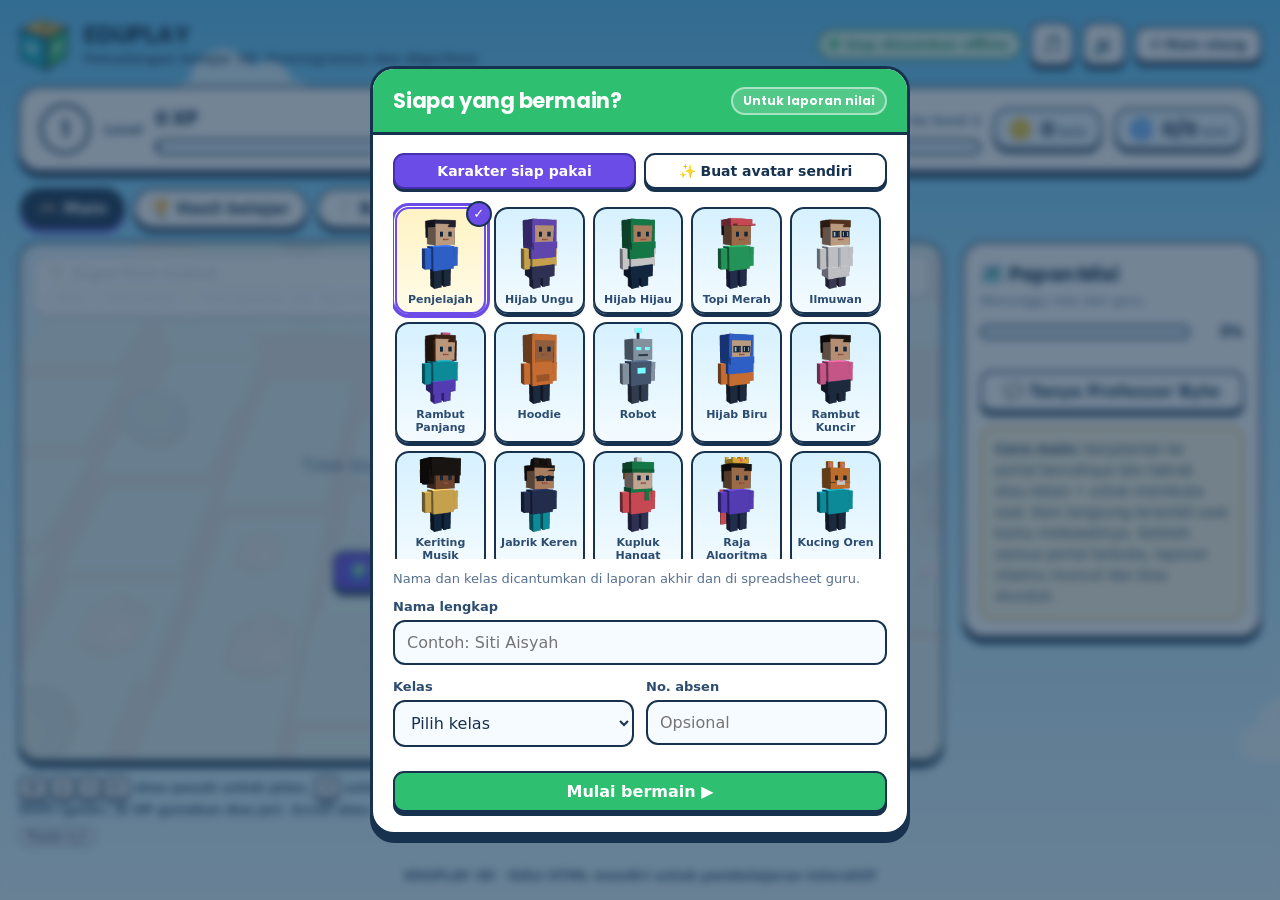
==== commit 0283208e: "Explain landscape camera gestures in game controls" ====
--- a/index.html
+++ b/index.html
@@ -1,407 +1,407 @@
-<!DOCTYPE html>
-<html lang="id">
-<head><!--EV:HEAD-->
-<meta charset="utf-8">
-<meta name="viewport" content="width=device-width,initial-scale=1">
-<meta name="theme-color" content="#6cc8f7">
-<title>EDUPLAY | Petualangan Belajar 3D</title>
-<link rel="icon" href="data:image/svg+xml,%3Csvg xmlns=%22http://www.w3.org/2000/svg%22 viewBox=%220 0 100 100%22%3E%3Crect width=%22100%22 height=%22100%22 rx=%2224%22 fill=%22%236b4ce6%22/%3E%3Ctext x=%2250%22 y=%2266%22 font-size=%2248%22 text-anchor=%22middle%22 fill=%22white%22 font-family=%22sans-serif%22 font-weight=%22700%22%3EEP%3C/text%3E%3C/svg%3E">
+<!DOCTYPE html>
+<html lang="id">
+<head><!--EV:HEAD-->
+<meta charset="utf-8">
+<meta name="viewport" content="width=device-width,initial-scale=1">
+<meta name="theme-color" content="#6cc8f7">
+<title>EDUPLAY | Petualangan Belajar 3D</title>
+<link rel="icon" href="data:image/svg+xml,%3Csvg xmlns=%22http://www.w3.org/2000/svg%22 viewBox=%220 0 100 100%22%3E%3Crect width=%22100%22 height=%22100%22 rx=%2224%22 fill=%22%236b4ce6%22/%3E%3Ctext x=%2250%22 y=%2266%22 font-size=%2248%22 text-anchor=%22middle%22 fill=%22white%22 font-family=%22sans-serif%22 font-weight=%22700%22%3EEP%3C/text%3E%3C/svg%3E">
 <link rel="stylesheet" href="assets/css/base.css">
 <link rel="stylesheet" href="assets/css/pages/play.css">
 <link rel="stylesheet" href="assets/css/pages/results.css">
 <link rel="stylesheet" href="assets/css/pages/help.css">
-<link rel="stylesheet" href="assets/css/pages/studio.css">
-
-<!--EV:/HEAD--></head>
-<body><!--EV:BODY-->
-<div class="sky" aria-hidden="true"><div class="cloud"></div><div class="cloud"></div><div class="cloud"></div><div class="cloud"></div></div>
-<div class="app">
-<header class="top">
- <div class="brand">
-  <div class="cubebox" aria-hidden="true"><div class="cube"><i class="fa">EP</i><i class="fb">EP</i><i class="fc">EP</i><i class="fd">EP</i><i class="fe">EP</i><i class="ff">EP</i></div></div>
-  <div><h1>EDUPLAY</h1><p>Petualangan belajar 3D</p></div>
- </div>
- <div class="topactions">
-  <span class="status">Siap dimainkan offline</span>
-  <button id="lockBtn" class="small lockpill" hidden aria-label="Kunci mode guru">🔓<span class="rlabel"> Mode guru · Kunci</span></button>
-  <button id="musicBtn" class="iconbtn" aria-label="Matikan musik" title="Musik tema dunia">🎵</button><button id="muteBtn" class="iconbtn" aria-label="Matikan suara" title="Suara">🔊</button>
-  <button id="resetAll" class="small" aria-label="Reset game">↺<span class="rlabel"> Reset game</span></button>
- </div>
-</header>
-
-<section class="hud panel" aria-label="Status pemain">
- <div class="lvl">
-  <div class="lvlbadge"><svg viewBox="0 0 58 58" width="100%" height="100%"><circle cx="29" cy="29" r="24" fill="#fff" stroke="#17324f" stroke-width="3"/><circle id="lvlRing" cx="29" cy="29" r="24" fill="none" stroke="#6b4ce6" stroke-width="6" stroke-linecap="round" stroke-dasharray="150.8" stroke-dashoffset="150.8"/></svg><b id="levelStat">1</b></div>
-  <span>Level</span>
- </div>
- <div class="xpbox">
-  <div class="xpline"><b id="xpStat">0 XP</b><span id="xpNext">300 XP lagi ke level 2</span></div>
-  <div class="xpbar"><i id="xpFill"></i></div>
- </div>
- <div class="pill"><span class="ico">🪙</span><div><b id="coinStat">0</b><span> koin</span></div></div>
- <div class="pill"><span class="ico">🌀</span><div><b id="questStat">0/15</b><span> misi</span></div></div>
-</section>
-
-<nav class="nav" aria-label="Menu">
- <button class="active" data-view="play">🎮 Main</button>
- <button data-view="studio" class="teacher" data-label="Teacher Studio">🔒 Teacher Studio</button>
- <button data-view="library" class="teacher" data-label="Material Library">🔒 Material Library</button>
- <button data-view="results">🏆 Hasil belajar</button>
- <button data-view="help">❔ Bantuan</button>
-</nav>
-
-<main>
-<section class="view active" id="view-play">
- <div class="layout">
-  <div>
-   <div class="stage" id="stage">
-    <canvas id="world" aria-label="Dunia permainan 3D" tabindex="0"></canvas>
-    <div class="labels" id="labels"></div>
-    <div class="nogl">Perangkat ini belum mendukung WebGL untuk tampilan 3D. Kamu tetap bisa mengerjakan misi lewat tombol di Papan Misi.</div>
-    <div class="notready"><div class="box"><h3 id="notReadyTitle">Game belum siap</h3><p class="muted" id="notReadyText">Dunia ini butuh minimal 15 misi yang lengkap.</p><button class="primary" id="toStudio">🧰 Buka Teacher Studio</button><button class="primary" id="retryLoad" hidden>↻ Coba lagi</button><button class="primary" id="pickWorld" hidden>🌍 Pilih dunia sesuai kelasmu</button></div></div>
-    <div class="ov topbar">
-     <div class="worldchip"><h2 id="worldName">🌴 Algorithm Island</h2><div class="tags" id="worldMeta"></div><p class="story" id="worldStory" hidden></p><div class="minihud" id="miniHud"></div></div>
-     <div class="stagebtns">
-      <button class="stuchip" id="stuChip" aria-label="Ubah nama pemain">👤 Pemain</button>
-      <button class="peerchip" id="peerChip" hidden aria-label="Teman di dunia ini">👥 0</button>
-      <button id="waveBtn" hidden aria-label="Lambaikan tangan ke teman" title="Lambaikan tangan">👋</button>
-      <button id="worldBtn" aria-label="Pilih dunia" title="Pilih dunia" hidden>🌍</button>
-      <button id="camBtn" aria-label="Ganti sudut kamera" title="Kamera">🎥</button>
-      <button id="fullBtn" aria-label="Layar penuh" title="Layar penuh">⛶</button>
-     </div>
-    </div>
-    <div class="ov bottombar">
-     <div class="dpad" aria-label="Kontrol arah">
-      <button data-move="up" aria-label="Atas">▲</button><button data-move="left" aria-label="Kiri">◀</button><button data-move="right" aria-label="Kanan">▶</button><button data-move="down" aria-label="Bawah">▼</button>
-     </div>
-     <div class="prompt hide" id="prompt"></div>
-     <button class="actbtn" id="interactBtn" aria-label="Interaksi">⚡</button>
-    </div>
-   </div>
-   <div class="under">
-    <div class="keys"><kbd>W</kbd><kbd>A</kbd><kbd>S</kbd><kbd>D</kbd> atau panah untuk jalan, <kbd>E</kbd> untuk interaksi, <kbd>C</kbd> ganti kamera. Di HP: ketuk tujuan, geser, atau pakai tombol arah.</div>
-    <span class="tag" id="playerCoord">Posisi 2,2</span>
-   </div>
-  </div>
-  <aside class="card panel board">
-   <h2>🗺️ Papan Misi</h2>
-   <div class="small muted" id="gameHint">Jelajahi pulau dan cari portal bercahaya.</div>
-   <div class="progresswrap"><div class="progress"><div id="progressBar"></div></div><b id="progressLabel">0%</b></div>
-   <div class="questlist scroll" id="questList"></div>
-   <div class="actions" style="margin-top:14px"><button id="talkBtn">💬 Tanya Professor Byte</button></div>
-   <div class="hint" style="margin-top:14px"><b>Cara main:</b> berjalanlah ke portal bercahaya lalu tabrak atau tekan ⚡ untuk membuka soal. Koin langsung terambil saat kamu melewatinya. Setelah semua portal terbuka, laporan nilaimu muncul dan bisa diunduh.</div>
-  </aside>
- </div>
-</section>
-
-<section class="view" id="view-studio">
- <div class="layout">
-  <div class="card panel">
-   <h2>🧰 Teacher Studio</h2><p class="small muted" style="margin-top:0">Atur identitas permainan, lalu pilih cara membuat misi. Satu dunia butuh minimal 15 misi.</p>
-   <div class="two">
-    <div class="field"><label for="grade">Jenjang / kelas</label><select id="grade"><option>SD</option><option>SMP</option><option selected>SMA</option><option>SMA Kelas X</option><option>SMA Kelas XI</option><option>SMA Kelas XII</option><option>SMK</option><option>SMK Kelas X</option><option>SMK Kelas XI</option><option>SMK Kelas XII</option><option>Perguruan Tinggi</option></select></div>
-    <div class="field"><label for="subject">Mata pelajaran</label><input id="subject" value="Informatika"></div>
-   </div>
-   <div class="two">
-    <div class="field"><label for="topic">Topik</label><input id="topic" value="Pemrograman dan Algoritma"></div>
-    <div class="field"><label for="theme">Tema dunia</label><select id="theme"><option value="auto">Otomatis sesuai mapel</option><option value="cyber">Cyber City</option><option value="forest">Adventure Forest</option><option value="science">Science World</option><option value="math">Math Kingdom</option><option value="history">Ancient Kingdom</option><option value="language">Language City</option></select></div>
-   </div>
-   <div class="field"><label for="genre">Genre permainan</label><select id="genre"><option>Open World Adventure</option><option>Escape Room</option><option>Obby Challenge</option><option>Roleplay Simulator</option><option>Treasure Hunt</option></select></div>
-   <div class="field"><label>Cara membuat misi</label>
-    <div class="seg" role="tablist"><button data-mode="auto" class="on" role="tab">✦ Otomatis dari materi</button><button data-mode="manual" role="tab">✍️ Manual</button><button data-mode="paket" role="tab">📚 Paket perangkat ajar</button></div>
-   </div>
-
-   <div id="modeAuto">
-    <div class="field">
-     <label for="material">Sumber materi</label>
-     <div class="srcrow">
-      <button id="pickFile">📎 Unggah file</button>
-      <div class="urlrow"><input id="sourceUrl" type="url" inputmode="url" placeholder="Tempel link apa saja: artikel, PDF, Google Docs/Slides/Drive, Wikipedia, YouTube..."><button id="fetchUrl">🔗 Ambil</button></div>
-     </div>
-     <input type="file" id="fileInput" multiple hidden>
-     <label class="autobuild"><input type="checkbox" id="autoBuild" checked> Langsung buat dunia setelah sumber dibaca. Mapel, topik, kelas, dan tema dunia dikenali otomatis dari isi sumber.</label>
-     <div class="extract" id="extractStatus">Bisa PDF, Word, PowerPoint, Excel, OpenDocument, EPUB, HTML, TXT/Markdown/CSV, RTF, JSON, subtitle (SRT/VTT), ZIP berisi dokumen, dan foto/gambar (dibaca lewat OCR saat online). Link bisa dari situs mana pun, Wikipedia, Google Docs/Slides/Sheets/Drive, atau YouTube.</div>
-     <div class="detect" id="detectInfo" hidden></div>
-     <div class="drop" id="dropZone"><textarea id="material" rows="7" placeholder="Tempel teks materi di sini, unggah file, atau ambil dari link...">Algoritma adalah urutan langkah logis untuk menyelesaikan masalah. Variabel digunakan untuk menyimpan data atau nilai dalam program. Perulangan merupakan struktur yang menjalankan instruksi secara berulang. Percabangan memungkinkan program memilih tindakan berdasarkan kondisi. Pseudocode adalah penulisan algoritma menggunakan bahasa sederhana.</textarea></div>
-     <div class="wcount" id="materialCount">0 kata</div>
-    </div>
-    <div class="two">
-     <div class="field"><label for="autoCount">Jumlah misi yang dibuat</label><select id="autoCount"><option>15</option><option>20</option><option>25</option><option>30</option><option>35</option><option>40</option><option>45</option><option>50</option></select></div>
-     <div class="field"><label>&nbsp;</label><button id="clearMaterial" style="width:100%">Kosongkan materi</button></div>
-    </div>
-    <div class="actions"><button class="primary genbtn" id="generateBtn">✦ Buat misi otomatis</button><button id="restoreBtn">Pulihkan materi contoh</button></div>
-   </div>
-
-   <div id="modeManual" hidden>
-    <p class="small" style="margin-top:0;line-height:1.55">Tulis soal sendiri di <b>Mission Editor</b>, atau isi template Excel lalu impor. Kolom template: pertanyaan, opsi A–D, kunci jawaban, penjelasan, dan kompetensi.</p>
-    <div class="actions">
-     <button id="blankBtn">✍️ Mulai dengan 15 slot kosong</button>
-     <button id="templateBtn">📥 Unduh template Excel</button>
-     <button id="importBtn">📤 Impor soal dari Excel/CSV</button>
-     <button id="exportMissions">💾 Simpan misi ke Excel</button>
-    </div>
-    <input type="file" id="importInput" hidden accept=".xlsx,.csv,.tsv,.txt,.ods">
-   </div>
-
-   <div id="modePaket" hidden>
-    <p class="small" style="margin-top:0;line-height:1.55">36 dunia dari perangkat ajar Informatika dan KKA kelas X–XII. Siswa memilih sendiri dunia yang sesuai tingkat kelasnya: kelas X-1 sampai X-3 melihat dunia kelas X, dan seterusnya. Tekan <b>Atur misi</b> untuk mengubah, menambah, atau menghapus misi sebuah dunia (15–50 misi), lalu terbitkan. Suasana mengikuti kelas: X siang dengan bantuan, XI senja, XII malam.</p>
-    <div class="pkfilter">
-     <div class="pkseg" role="group" aria-label="Mata pelajaran"><button data-pk-mapel="Semua" class="on">Semua mapel</button><button data-pk-mapel="Informatika">Informatika</button><button data-pk-mapel="KKA">KKA</button></div>
-     <div class="pkseg" role="group" aria-label="Kelas"><button data-pk-kelas="Semua" class="on">Semua kelas</button><button data-pk-kelas="X">X</button><button data-pk-kelas="XI">XI</button><button data-pk-kelas="XII">XII</button></div>
-     <span class="small muted" id="pkCount"></span>
-    </div>
-    <div class="pkgrid" id="pkGrid"></div>
-    <div class="pkbar" id="pkBar" hidden><span id="pkSel"></span><button class="primary" id="pkMerge">Gabungkan jadi dunia guru</button><button id="pkClear">Batal pilih</button></div>
-    <div class="pkpub" id="pkPubRow" hidden><span id="pkPubText"></span><button class="primary" id="pkPubAll">🌐 Terbitkan semua</button></div>
-   </div>
-
-   <div class="ready" id="readyBox"><div class="row"><span id="readyText">Misi siap: 0 dari minimal 15</span><span class="badge" id="readyBadge">Belum siap</span></div><div class="progress"><div id="readyBar"></div></div></div>
-   <div class="hint studiomsg" id="studioMessage">Mode otomatis membaca materi lalu membuat soal dengan jenis beragam: pilihan ganda, benar/salah, isian, susun huruf atau kata, pilih semua yang tepat, dan pasangkan. Jika materi kurang, sisanya diambil dari bank soal mapel.</div>
-  </div>
-  <div class="card panel">
-   <div class="worldctx" id="worldCtx"></div>
-   <h2>📝 Mission Editor</h2><p class="small muted" style="margin-top:0">Pilih misi untuk mengubah pertanyaan, opsi jawaban, dan penjelasan. Tanda ⚠️ berarti misi belum lengkap.</p>
-   <div class="field"><label for="editMission">Pilih misi</label><div class="edsel"><button id="edPrev" aria-label="Misi sebelumnya">◀</button><select id="editMission"></select><button id="edNext" aria-label="Misi berikutnya">▶</button></div></div>
-   <div class="two">
-    <div class="field"><label for="editTitle">Nama misi</label><input id="editTitle"></div>
-    <div class="field"><label for="editType">Jenis soal</label><select id="editType"><option value="pg">🔘 Pilihan ganda</option><option value="bs">⚖️ Benar atau salah</option><option value="multi">☑️ Pilih semua yang tepat</option><option value="isian">⌨️ Ketik jawaban (isian)</option><option value="huruf">🔤 Susun huruf</option><option value="kata">🧱 Susun kata</option><option value="urut">🔢 Urutkan</option><option value="pasang">🔗 Pasangkan</option></select></div>
-   </div>
-   <p class="small muted edtypehelp" id="editTypeHelp"></p>
-   <div class="field"><label for="editQuestion" id="lblQuestion">Pertanyaan</label><textarea id="editQuestion" rows="3"></textarea></div>
-   <div class="two">
-    <div class="field"><label for="editA">Opsi A</label><input id="editA"></div>
-    <div class="field"><label for="editB">Opsi B</label><input id="editB"></div>
-   </div>
-   <div class="two">
-    <div class="field"><label for="editC">Opsi C</label><input id="editC"></div>
-    <div class="field"><label for="editD">Opsi D (boleh kosong)</label><input id="editD"></div>
-   </div>
-   <div class="two">
-    <div class="field" id="fCorrect"><label for="editCorrect">Jawaban benar</label><select id="editCorrect"><option value="0">A</option><option value="1">B</option><option value="2">C</option><option value="3">D</option></select><div class="multiks" id="editMulti" hidden><label><input type="checkbox" value="0"> A</label><label><input type="checkbox" value="1"> B</label><label><input type="checkbox" value="2"> C</label><label><input type="checkbox" value="3"> D</label></div></div>
-    <div class="field"><label for="editSkill">Kompetensi</label><input id="editSkill"></div>
-   </div>
-   <div class="field"><label for="editExplain">Penjelasan</label><textarea id="editExplain" rows="3"></textarea></div>
-   <div class="edwarn" id="editWarn"></div>
-   <div class="actions"><button class="primary" id="saveMission">Simpan perubahan</button><button id="addMission">+ Tambah misi</button><button class="danger" id="deleteMission">Hapus misi</button></div>
-  </div>
- </div>
-
- <div class="card panel" style="margin-top:16px">
-  <h2>📊 Hasil ke spreadsheet & bagikan ke siswa</h2>
-  <div class="grid2" style="margin-top:10px">
-   <div>
-    <h3 class="sub2">Kirim hasil otomatis ke Google Sheets</h3>
-    <p class="small muted" style="margin-top:0">Setiap siswa yang menyelesaikan dunia akan tercatat sebagai satu baris di sheet <b>Rekap</b>, dan rincian per soal di sheet <b>Detail</b>.</p>
-    <div class="field"><label for="sheetUrl">URL Aplikasi Web Apps Script</label><input id="sheetUrl" type="url" placeholder="https://script.google.com/macros/s/.../exec"></div>
-    <div class="actions"><button class="primary" id="saveSheet">Simpan URL</button><button id="testSheet">Kirim data uji</button><button id="checkScript">🔎 Cek versi script</button></div>
-    <div class="sendline" id="sheetStatus">Belum terhubung. Hasil tetap bisa diunduh sebagai file Excel.</div>
-    <details class="steps"><summary>Cara menghubungkan Google Sheets (sekali saja)</summary>
-     <ol>
-      <li>Buat Google Sheet baru, misalnya "Hasil EDUPLAY".</li>
-      <li>Buka menu <b>Ekstensi → Apps Script</b>.</li>
-      <li>Hapus isi editor, tempel kode di bawah, lalu simpan.</li>
-      <li>Klik <b>Terapkan → Deployment baru</b>, pilih jenis <b>Aplikasi web</b>. Jalankan sebagai: <b>Saya</b>. Yang memiliki akses: <b>Siapa saja</b>.</li>
-      <li>Izinkan akses, lalu salin <b>URL aplikasi web</b> (berakhiran <code>/exec</code>) ke kolom di atas dan tekan <b>Kirim data uji</b>.</li>
-      <li>Tekan <b>Cek versi script</b>. Harus tertulis <b>versi 2</b>. Setiap kali kode diganti, buka <b>Terapkan → Kelola deployment → ✏️ Edit → Versi: Versi baru → Terapkan</b>. Tanpa langkah ini, Google tetap menjalankan kode lama.</li>
-     </ol>
-     <pre class="code" id="gasCode"></pre>
-     <button id="copyGas">📋 Salin kode Apps Script</button>
-    </details>
-   </div>
-   <div>
-    <div id="srvBox">
-     <h3 class="sub2">🔗 Link siswa tetap (tanpa unduh ulang)</h3>
-     <p class="small muted" style="margin-top:0">Misi disimpan di Google Sheet Anda (sheet <b>Misi</b>). Siswa cukup membuka satu link. Setiap kali Anda menerbitkan, misi di link itu ikut berubah. Butuh kode Apps Script <b>versi 6</b> dan <b>KUNCI_GURU</b> yang sudah Anda ganti di kode itu.</p>
-     <div class="field"><label for="teacherKey">Kunci guru (sama dengan KUNCI_GURU di Apps Script)</label><input id="teacherKey" type="password" autocomplete="off"></div>
-     <div class="actions"><button class="primary" id="srvPublish">🌐 Terbitkan misi ke link siswa</button><button id="srvPull">📥 Ambil misi dari spreadsheet</button></div>
-     <div class="sendline" id="srvStatus">Isi URL Apps Script di kolom kiri dan kunci guru, lalu terbitkan.</div>
-     <div id="srvLinkRow" hidden style="margin-top:10px"><label for="studentLink">Link siswa (bagikan ini)</label><div class="urlrow"><input id="studentLink" readonly><button id="copyLink">📋 Salin</button></div>
-      <p class="small muted" style="margin:8px 0 0">Pintu guru (jangan dibagikan): <b id="teacherLink"></b></p>
-      <div class="hint small" id="cfgHint" hidden style="margin-top:10px">Supaya <b>link utama tanpa ?g=</b> langsung menjadi link siswa, buat file <b>config.json</b> di repo GitHub (Add file → Create new file) berisi:<pre class="code" id="cfgJson" style="max-height:none;white-space:pre-wrap;word-break:break-all"></pre></div>
-     </div>
-     <hr style="border:0;border-top:2px dashed var(--line);margin:16px 0">
-    </div>
-    <div id="onlineBox" hidden>
-     <h3 class="sub2">🌐 Link online</h3>
-     <p class="small muted" style="margin-top:0">Halaman ini adalah link online. Setelah misi siap, terbitkan supaya siswa yang membuka link yang sama langsung memainkan misi ini.</p>
-     <button class="primary" id="publishBtn" style="width:100%">🌐 Terbitkan ke link ini</button>
-     <div class="sendline" id="pubStatus" style="margin-bottom:16px">Belum ada perubahan.</div>
-    </div>
-    <h3 class="sub2" id="shareTitle">Bagikan game ke siswa</h3>
-    <p class="small muted" style="margin-top:0">Unduh satu file HTML yang sudah berisi misi dunia ini dan alamat Google Sheets di atas. Kirim file itu ke siswa lewat WhatsApp, Google Classroom, atau flashdisk.</p>
-    <div class="sendline ok" style="margin-bottom:10px">🔒 Di file siswa, Teacher Studio dan Material Library tidak tersedia. Siswa hanya bisa bermain dan melihat laporannya sendiri.</div>
-    <label class="check"><input type="checkbox" id="askName" checked><span>Wajibkan siswa mengisi nama dan kelas sebelum bermain.</span></label>
-    <button class="primary" id="exportGame" style="width:100%">📦 Unduh game untuk siswa (.html)</button>
-    <div class="hint small" id="shareNote" style="margin-top:12px">Bagikan <b>hanya file siswa</b>. File yang sedang Anda buka ini adalah file guru, jadi jangan dibagikan. Riwayat nilai di perangkat siswa bisa dibuka dengan PIN guru yang sama.</div>
-    <h3 class="sub2" style="margin-top:16px">Keamanan</h3>
-    <p class="small muted" style="margin:0 0 10px">Teacher Studio terkunci otomatis setelah 15 menit tidak dipakai, atau saat halaman dimuat ulang.</p>
-    <div class="actions"><button id="newRec">🧾 Buat kode pemulihan baru</button><button id="changePin">🔑 Ganti PIN guru</button><button id="lockNow">🔒 Kunci sekarang</button></div>
-   </div>
-  </div>
- </div>
-</section>
-
-<section class="view" id="view-library">
- <div class="card panel">
-  <h2>📚 Material Library</h2><p class="small muted" style="margin-top:0">Daftar sumber belajar. File dan link yang dibaca di Teacher Studio otomatis tercatat di sini.</p>
-  <div class="two">
-   <div class="field"><label for="libName">Nama sumber</label><input id="libName" placeholder="Contoh: Bab 1 Algoritma"></div>
-   <div class="field"><label for="libType">Jenis sumber</label><select id="libType"><option>Buku / Modul</option><option>Artikel / Website</option><option>Catatan Guru</option><option>Lembar Kerja</option><option>File</option></select></div>
-  </div>
-  <div class="field"><label for="libRef">Catatan / tautan</label><input id="libRef" placeholder="Nama file atau URL sumber"></div>
-  <button class="primary" id="addSource">+ Simpan sumber</button>
-  <div id="libraryList" class="questlist" style="margin-top:14px"></div>
- </div>
-</section>
-
-<section class="view" id="view-results">
- <div class="layout">
-  <div class="card panel"><h2>🏆 Laporan belajar</h2>
-   <div class="report">
-    <div class="ring"><svg viewBox="0 0 150 150" width="150" height="150"><circle cx="75" cy="75" r="62" fill="none" stroke="#e6f1fb" stroke-width="16"/><circle id="accRing" cx="75" cy="75" r="62" fill="none" stroke="#2fbf71" stroke-width="14" stroke-linecap="round" stroke-dasharray="389.6" stroke-dashoffset="389.6" style="transition:stroke-dashoffset .8s ease"/></svg><div><b id="accPct">0%</b><span>akurasi</span></div></div>
-    <div class="rstats">
-     <div class="rstat"><span>Nilai sementara</span><strong id="rScore">0</strong></div>
-     <div class="rstat"><span>Jawaban benar</span><strong id="rCorrect">0</strong></div>
-     <div class="rstat"><span>Jawaban salah</span><strong id="rWrong">0</strong></div>
-     <div class="rstat"><span>Misi selesai</span><strong id="rDone">0/0</strong></div>
-    </div>
-   </div>
-   <p class="small muted">Nilai = persentase misi yang dijawab benar pada percobaan pertama. XP saat ini: <b id="rXP">0</b>.</p>
-   <div class="actions" id="myReportRow" hidden><button class="primary" id="myReport">📥 Unduh laporanku (Excel)</button><button id="myCopy">📋 Salin laporanku</button><a class="btnlink success" id="mySendLink" target="_blank" rel="noopener" hidden>📤 Kirim ke guru</a></div>
-   <h3 style="margin:14px 0 10px;font-size:16px">Kompetensi</h3><div id="skills" class="questlist scroll"></div>
-  </div>
-  <div class="card panel"><h2>🎖️ Pencapaian</h2><div id="achievements" class="questlist" style="margin-top:12px"></div></div>
- </div>
- <div class="teachgate" id="teachGate"><span>Riwayat nilai semua siswa di perangkat ini hanya untuk guru.</span><button class="small" id="teachUnlock">🔑 Buka sebagai guru</button></div>
- <div class="card panel teacher-only" id="historyCard" style="margin-top:16px" hidden>
-  <h2>🗂️ Riwayat hasil di perangkat ini</h2>
-  <p class="small muted" style="margin-top:0">Setiap kali dunia selesai, hasilnya tersimpan di sini. Cocok jika beberapa siswa bergantian memakai satu perangkat.</p>
-  <div class="tablewrap" style="margin:10px 0 12px"><table class="rtable"><thead><tr><th>Waktu</th><th>Nama</th><th>Kelas</th><th>Nilai</th><th>Akurasi</th><th>Durasi</th><th>Spreadsheet</th></tr></thead><tbody id="historyBody"></tbody></table></div>
-  <div class="actions"><button class="primary" id="exportHistory">📥 Unduh semua (Excel)</button><button id="resendBtn">📤 Kirim ulang yang tertunda</button><button class="danger" id="clearHistory">Hapus riwayat</button></div>
- </div>
-</section>
-
-<section class="view" id="view-help">
- <div class="card panel"><h2>❔ Cara bermain EDUPLAY</h2>
-  <div class="helpgrid">
-   <div class="helpitem"><h3>⌨️ Di komputer</h3><p><kbd>W</kbd><kbd>A</kbd><kbd>S</kbd><kbd>D</kbd> atau tombol panah untuk berjalan. <kbd>E</kbd> atau <kbd>Enter</kbd> untuk interaksi, <kbd>C</kbd> untuk ganti kamera. Saat soal terbuka, tekan <kbd>A</kbd>–<kbd>D</kbd> untuk menjawab.</p></div>
-   <div class="helpitem"><h3>📱 Di HP / tablet</h3><p>Ketuk petak atau portal untuk berjalan otomatis. Bisa juga geser layar, atau tahan tombol arah. Tombol ⛶ membuat dunia memenuhi layar.</p></div>
-   <div class="helpitem"><h3>🎯 Tujuan dan nilai</h3><p>Buka semua portal dengan menjawab soal. Nilai dihitung dari soal yang benar pada percobaan pertama. Koin (+10 XP) dan peti harta (+50 XP) menambah XP, bukan nilai.</p></div>
-   <div class="helpitem teacher-help"><h3>🧑‍🏫 Membuat misi</h3><p>Mode otomatis: unggah file apa pun atau tempel link. Mapel, topik, kelas, dan tema dunia dikenali dari isinya, lalu dunia langsung dibuat. Jumlah misi 15–50. Mode manual: tulis di Mission Editor atau impor dari template Excel. Mode paket perangkat ajar: atur misi tiap dunia Informatika dan KKA kelas X–XII (sampai 50 misi), atau gabungkan beberapa bab menjadi dunia guru. Siswa memilih sendiri dunia sesuai tingkat kelasnya lewat tombol 🌍. Periksa soal sebelum dipakai di kelas.</p></div>
-   <div class="helpitem"><h3>🧩 Jenis soal</h3><p>Setiap portal bisa berbeda: pilihan ganda, benar atau salah, pilih semua yang tepat, ketik jawaban, susun huruf, susun kata, urutkan, dan pasangkan. Petunjuk singkat muncul di atas jawaban.</p></div>
-   <div class="helpitem"><h3>🏞️ Jelajah dan bertemu teman</h3><p>Setiap dunia punya sungai, jembatan, danau, bukit, dan pegunungan. Saat bermain lewat link guru, teman sekelas yang memilih dunia yang sama terlihat dengan namanya. Ketuk 👋 untuk melambai.</p></div>
-   <div class="helpitem"><h3>🎵 Musik dan avatar</h3><p>Setiap dunia punya musik temanya sendiri. Tombol 🎵 menyalakan atau mematikan musik, 🔊 untuk semua suara. Ketuk nama atau avatarmu di dunia untuk memilih karakter atau membuat avatar sendiri.</p></div>
-   <div class="helpitem"><h3>🌗 Suasana sesuai kelas</h3><p>Kelas X bermain di dunia siang dan mendapat bantuan setelah jawaban salah, misalnya satu pilihan salah disingkirkan atau satu huruf dipasang. Kelas XI bermain saat senja, kelas XII saat malam, tanpa bantuan. Nilai tetap dihitung dari jawaban benar pada percobaan pertama.</p></div>
-   <div class="helpitem teacher-help"><h3>📊 Hasil ke spreadsheet</h3><p>Di akhir permainan muncul laporan nilai yang bisa diunduh sebagai Excel. Jika URL Apps Script diisi, hasil juga terkirim otomatis ke Google Sheets guru.</p></div>
-   <div class="helpitem"><h3>🌐 Butuh internet untuk</h3><p>Mengambil materi dari link, membaca foto/scan lewat OCR, dan mengirim hasil ke Google Sheets. Bermain, membaca PDF/Word/PowerPoint/Excel, dan mengunduh Excel bisa offline.</p></div>
-  </div>
- </div>
-</section>
-</main>
-<div class="footer">EDUPLAY 3D · Edisi HTML mandiri untuk pembelajaran interaktif</div>
-</div>
-
-<div class="modal" id="quizModal" role="dialog" aria-modal="true" aria-labelledby="quizTitle">
- <div class="dialog" id="quizDialog">
-  <div class="dhead" id="quizHead"><h2 id="quizTitle">Misi</h2><span class="pchip" id="quizBadge">Portal 1</span></div>
-  <div class="dbody">
-   <p id="quizQuestion" class="qtext"></p>
-   <div class="answers" id="answerList"></div>
-   <div id="quizFeedback" class="feedback"></div>
-   <div class="dfoot"><button id="closeQuiz">Kembali ke dunia</button><button class="success" id="nextQuiz" style="display:none">Lanjutkan ✓</button></div>
-  </div>
- </div>
-</div>
-<div class="modal" id="npcModal" role="dialog" aria-modal="true" aria-labelledby="npcTitle">
- <div class="dialog">
-  <div class="dhead" style="background:var(--lagoon)"><h2 id="npcTitle">Professor Byte</h2><span class="pchip">Pemandu pulau</span></div>
-  <div class="dbody">
-   <div class="npcwrap"><div class="npcface" aria-hidden="true"><div class="cap"></div><div class="eye l"></div><div class="eye r"></div><div class="beard"></div></div><div class="bubble" id="npcText">Selamat datang, Explorer!</div></div>
-   <div class="dfoot"><button class="primary" id="closeNpc">Terima kasih, Professor!</button></div>
-  </div>
- </div>
-</div>
-<div class="modal" id="stuModal" role="dialog" aria-modal="true" aria-labelledby="stuTitle">
- <div class="dialog">
-  <div class="dhead" style="background:var(--leaf)"><h2 id="stuTitle">Siapa yang bermain?</h2><span class="pchip">Untuk laporan nilai</span></div>
-  <div class="dbody">
-   <div class="avtabs" role="tablist" aria-label="Avatar"><button type="button" role="tab" id="avTabPick" class="on" aria-selected="true">Karakter siap pakai</button><button type="button" role="tab" id="avTabMake" aria-selected="false">✨ Buat avatar sendiri</button></div>
-   <div id="avPick"><div class="avgrid" id="avGrid" role="radiogroup" aria-label="Pilihan avatar"></div></div>
-   <div id="avMake" hidden><div class="avmake"><div class="avprev" id="avPrevBox"><canvas id="avPrev" width="220" height="220" data-avc="custom" title="Geser untuk memutar"></canvas><div class="avemo" id="avPrevEmo"></div><b id="avPrevName"></b><button type="button" class="ghost small" id="avRandom">🎲 Acak</button></div><div class="avopts" id="avOpts"></div></div></div>
-   <p class="small muted" style="margin-top:12px">Nama dan kelas dicantumkan di laporan akhir dan di spreadsheet guru.</p>
-   <div class="field"><label for="stuName">Nama lengkap</label><input id="stuName" autocomplete="name" placeholder="Contoh: Siti Aisyah"></div>
-   <div class="two">
-    <div class="field"><label for="stuClass">Kelas</label><select id="stuClass"><option value="">Pilih kelas</option></select></div>
-    <div class="field"><label for="stuAbsen">No. absen</label><input id="stuAbsen" inputmode="numeric" placeholder="Opsional"></div>
-   </div>
-   <div class="edwarn" id="stuWarn"></div>
-   <div class="dfoot"><button id="stuSkip">Nanti saja</button><button class="success" id="stuSave">Mulai bermain ▶</button></div>
-  </div>
- </div>
-</div>
-<div class="modal" id="worldModal" role="dialog" aria-modal="true" aria-labelledby="worldHead">
- <div class="dialog wide">
-  <div class="dhead" style="background:var(--grape)"><h2 id="worldHead">Pilih dunia</h2><span class="pchip" id="worldTier">Pilih kelasmu</span></div>
-  <div class="dbody">
-   <div class="field wkelas"><label for="wKelas">Kelasmu</label><select id="wKelas"></select></div>
-   <div id="wList"></div>
-   <div class="dfoot"><button id="wClose">Tutup</button></div>
-  </div>
- </div>
-</div>
-<div class="modal" id="winModal" role="dialog" aria-modal="true" aria-labelledby="winTitle">
- <div class="dialog wide win">
-  <div class="dhead" style="background:var(--sun);color:var(--ink);justify-content:center"><h2 id="winTitle">Dunia selesai! Ini laporanmu</h2></div>
-  <div class="dbody">
-   <div class="score">
-    <div class="scorebig"><b id="winScore">0</b><span>Nilai</span></div>
-    <div class="who"><b id="winName">-</b><span id="winMeta">-</span><div class="stars" id="winStars"></div></div>
-   </div>
-   <div class="wingrid four"><div><b id="winAcc">0%</b><span>akurasi</span></div><div><b id="winTime">0:00</b><span>waktu</span></div><div><b id="winXP">0</b><span>XP</span></div><div><b id="winCoins">0</b><span>koin</span></div></div>
-   <div class="tablewrap"><table class="rtable"><thead><tr><th>No</th><th>Misi / kompetensi</th><th>Salah</th><th>Status</th></tr></thead><tbody id="winTable"></tbody></table></div>
-   <div class="sendline" id="winSend">Hasil tersimpan di perangkat ini.</div>
-   <a class="btnlink success" id="winSendLink" target="_blank" rel="noopener" hidden>📤 Kirim hasil ke guru</a>
-   <a class="linkbtn" id="winSendAlt" target="_blank" rel="noopener" hidden style="display:block;text-align:center;margin-top:8px">Belum masuk ke spreadsheet? Kirim lewat tab baru</a>
-   <div class="dfoot" style="flex-wrap:wrap"><button class="primary" id="winExcel">📥 Unduh Excel</button><button id="winCopy">📋 Salin laporan</button><button id="replayBtn">↺ Main lagi</button><button id="winWorld" hidden>🌍 Pilih dunia lain</button><button id="closeWin">Tutup</button></div>
-  </div>
- </div>
-</div>
-<div class="modal" id="pinModal" role="dialog" aria-modal="true" aria-labelledby="pinTitle">
- <div class="dialog">
-  <div class="dhead" style="background:var(--ink)"><h2 id="pinTitle">Masuk mode guru</h2><span class="pchip">Khusus guru</span></div>
-  <div class="dbody">
-   <p class="small muted" id="pinDesc" style="margin-top:0"></p>
-   <div id="pinStepA">
-    <div class="field" id="pinRecRow" hidden><label for="pinRec">Kode pemulihan</label><input id="pinRec" autocomplete="off" autocapitalize="characters" placeholder="EP-XXXX-XXXX"></div>
-    <div class="field"><label for="pinInput" id="pinLabel">PIN guru</label><input id="pinInput" type="password" autocomplete="off"></div>
-    <div class="field" id="pinConfirmRow" hidden><label for="pinConfirm">Ulangi PIN</label><input id="pinConfirm" type="password" autocomplete="off"></div>
-   </div>
-   <div id="pinStepB" hidden>
-    <p style="margin-top:0;font-weight:700">PIN tersimpan. Catat kode pemulihan ini untuk berjaga-jaga jika lupa PIN:</p>
-    <div class="reccode" id="recCode">EP-XXXX-XXXX</div>
-    <p class="small muted">Kode ini hanya ditampilkan sekali. Simpan di tempat yang tidak bisa dilihat siswa.</p>
-   </div>
-   <div class="edwarn" id="pinWarn"></div>
-   <div class="dfoot"><button id="pinCancel">Batal</button><button class="primary" id="pinOk">Buka</button></div>
-   <div style="text-align:center;margin-top:10px"><button class="linkbtn" id="pinForgot">Lupa PIN?</button><button class="linkbtn" id="pinWipe" hidden>Lupa PIN dan kode pemulihan?</button></div>
-  </div>
- </div>
-</div>
-<div class="modal" id="askModal" role="dialog" aria-modal="true" aria-labelledby="askTitle">
- <div class="dialog">
-  <div class="dhead" style="background:var(--grape)"><h2 id="askTitle">Konfirmasi</h2></div>
-  <div class="dbody">
-   <p id="askText" style="margin-top:0;font-size:15px;line-height:1.55"></p>
-   <div class="field" id="askInputRow" hidden><label for="askInput" id="askInputLabel"></label><input id="askInput" autocomplete="off" autocapitalize="characters"></div>
-   <div class="edwarn" id="askWarn"></div>
-   <div class="dfoot"><button id="askNo">Batal</button><button class="primary" id="askYes">Ya</button></div>
-  </div>
- </div>
-</div>
-<div class="toasts" id="toasts" aria-live="polite"></div>
-<canvas id="fx" aria-hidden="true"></canvas>
-<script type="application/json" id="ev-config">{}</script>
+<link rel="stylesheet" href="assets/css/pages/studio.css">
+
+<!--EV:/HEAD--></head>
+<body><!--EV:BODY-->
+<div class="sky" aria-hidden="true"><div class="cloud"></div><div class="cloud"></div><div class="cloud"></div><div class="cloud"></div></div>
+<div class="app">
+<header class="top">
+ <div class="brand">
+  <div class="cubebox" aria-hidden="true"><div class="cube"><i class="fa">EP</i><i class="fb">EP</i><i class="fc">EP</i><i class="fd">EP</i><i class="fe">EP</i><i class="ff">EP</i></div></div>
+  <div><h1>EDUPLAY</h1><p>Petualangan belajar 3D</p></div>
+ </div>
+ <div class="topactions">
+  <span class="status">Siap dimainkan offline</span>
+  <button id="lockBtn" class="small lockpill" hidden aria-label="Kunci mode guru">🔓<span class="rlabel"> Mode guru · Kunci</span></button>
+  <button id="musicBtn" class="iconbtn" aria-label="Matikan musik" title="Musik tema dunia">🎵</button><button id="muteBtn" class="iconbtn" aria-label="Matikan suara" title="Suara">🔊</button>
+  <button id="resetAll" class="small" aria-label="Reset game">↺<span class="rlabel"> Reset game</span></button>
+ </div>
+</header>
+
+<section class="hud panel" aria-label="Status pemain">
+ <div class="lvl">
+  <div class="lvlbadge"><svg viewBox="0 0 58 58" width="100%" height="100%"><circle cx="29" cy="29" r="24" fill="#fff" stroke="#17324f" stroke-width="3"/><circle id="lvlRing" cx="29" cy="29" r="24" fill="none" stroke="#6b4ce6" stroke-width="6" stroke-linecap="round" stroke-dasharray="150.8" stroke-dashoffset="150.8"/></svg><b id="levelStat">1</b></div>
+  <span>Level</span>
+ </div>
+ <div class="xpbox">
+  <div class="xpline"><b id="xpStat">0 XP</b><span id="xpNext">300 XP lagi ke level 2</span></div>
+  <div class="xpbar"><i id="xpFill"></i></div>
+ </div>
+ <div class="pill"><span class="ico">🪙</span><div><b id="coinStat">0</b><span> koin</span></div></div>
+ <div class="pill"><span class="ico">🌀</span><div><b id="questStat">0/15</b><span> misi</span></div></div>
+</section>
+
+<nav class="nav" aria-label="Menu">
+ <button class="active" data-view="play">🎮 Main</button>
+ <button data-view="studio" class="teacher" data-label="Teacher Studio">🔒 Teacher Studio</button>
+ <button data-view="library" class="teacher" data-label="Material Library">🔒 Material Library</button>
+ <button data-view="results">🏆 Hasil belajar</button>
+ <button data-view="help">❔ Bantuan</button>
+</nav>
+
+<main>
+<section class="view active" id="view-play">
+ <div class="layout">
+  <div>
+   <div class="stage" id="stage">
+    <canvas id="world" aria-label="Dunia permainan 3D" tabindex="0"></canvas>
+    <div class="labels" id="labels"></div>
+    <div class="nogl">Perangkat ini belum mendukung WebGL untuk tampilan 3D. Kamu tetap bisa mengerjakan misi lewat tombol di Papan Misi.</div>
+    <div class="notready"><div class="box"><h3 id="notReadyTitle">Game belum siap</h3><p class="muted" id="notReadyText">Dunia ini butuh minimal 15 misi yang lengkap.</p><button class="primary" id="toStudio">🧰 Buka Teacher Studio</button><button class="primary" id="retryLoad" hidden>↻ Coba lagi</button><button class="primary" id="pickWorld" hidden>🌍 Pilih dunia sesuai kelasmu</button></div></div>
+    <div class="ov topbar">
+     <div class="worldchip"><h2 id="worldName">🌴 Algorithm Island</h2><div class="tags" id="worldMeta"></div><p class="story" id="worldStory" hidden></p><div class="minihud" id="miniHud"></div></div>
+     <div class="stagebtns">
+      <button class="stuchip" id="stuChip" aria-label="Ubah nama pemain">👤 Pemain</button>
+      <button class="peerchip" id="peerChip" hidden aria-label="Teman di dunia ini">👥 0</button>
+      <button id="waveBtn" hidden aria-label="Lambaikan tangan ke teman" title="Lambaikan tangan">👋</button>
+      <button id="worldBtn" aria-label="Pilih dunia" title="Pilih dunia" hidden>🌍</button>
+      <button id="camBtn" aria-label="Ganti sudut kamera" title="Kamera">🎥</button>
+      <button id="fullBtn" aria-label="Layar penuh" title="Layar penuh">⛶</button>
+     </div>
+    </div>
+    <div class="ov bottombar">
+     <div class="dpad" aria-label="Kontrol arah">
+      <button data-move="up" aria-label="Atas">▲</button><button data-move="left" aria-label="Kiri">◀</button><button data-move="right" aria-label="Kanan">▶</button><button data-move="down" aria-label="Bawah">▼</button>
+     </div>
+     <div class="prompt hide" id="prompt"></div>
+     <button class="actbtn" id="interactBtn" aria-label="Interaksi">⚡</button>
+    </div>
+   </div>
+   <div class="under">
+    <div class="keys"><kbd>W</kbd><kbd>A</kbd><kbd>S</kbd><kbd>D</kbd> atau panah untuk jalan, <kbd>E</kbd> untuk interaksi, <kbd>C</kbd> ganti kamera. Putar kamera: klik kanan+geser / Shift+geser; di HP gunakan dua jari. Scroll atau cubit untuk zoom. Di HP: ketuk tujuan atau pakai tombol arah.</div>
+    <span class="tag" id="playerCoord">Posisi 2,2</span>
+   </div>
+  </div>
+  <aside class="card panel board">
+   <h2>🗺️ Papan Misi</h2>
+   <div class="small muted" id="gameHint">Jelajahi pulau dan cari portal bercahaya.</div>
+   <div class="progresswrap"><div class="progress"><div id="progressBar"></div></div><b id="progressLabel">0%</b></div>
+   <div class="questlist scroll" id="questList"></div>
+   <div class="actions" style="margin-top:14px"><button id="talkBtn">💬 Tanya Professor Byte</button></div>
+   <div class="hint" style="margin-top:14px"><b>Cara main:</b> berjalanlah ke portal bercahaya lalu tabrak atau tekan ⚡ untuk membuka soal. Koin langsung terambil saat kamu melewatinya. Setelah semua portal terbuka, laporan nilaimu muncul dan bisa diunduh.</div>
+  </aside>
+ </div>
+</section>
+
+<section class="view" id="view-studio">
+ <div class="layout">
+  <div class="card panel">
+   <h2>🧰 Teacher Studio</h2><p class="small muted" style="margin-top:0">Atur identitas permainan, lalu pilih cara membuat misi. Satu dunia butuh minimal 15 misi.</p>
+   <div class="two">
+    <div class="field"><label for="grade">Jenjang / kelas</label><select id="grade"><option>SD</option><option>SMP</option><option selected>SMA</option><option>SMA Kelas X</option><option>SMA Kelas XI</option><option>SMA Kelas XII</option><option>SMK</option><option>SMK Kelas X</option><option>SMK Kelas XI</option><option>SMK Kelas XII</option><option>Perguruan Tinggi</option></select></div>
+    <div class="field"><label for="subject">Mata pelajaran</label><input id="subject" value="Informatika"></div>
+   </div>
+   <div class="two">
+    <div class="field"><label for="topic">Topik</label><input id="topic" value="Pemrograman dan Algoritma"></div>
+    <div class="field"><label for="theme">Tema dunia</label><select id="theme"><option value="auto">Otomatis sesuai mapel</option><option value="cyber">Cyber City</option><option value="forest">Adventure Forest</option><option value="science">Science World</option><option value="math">Math Kingdom</option><option value="history">Ancient Kingdom</option><option value="language">Language City</option></select></div>
+   </div>
+   <div class="field"><label for="genre">Genre permainan</label><select id="genre"><option>Open World Adventure</option><option>Escape Room</option><option>Obby Challenge</option><option>Roleplay Simulator</option><option>Treasure Hunt</option></select></div>
+   <div class="field"><label>Cara membuat misi</label>
+    <div class="seg" role="tablist"><button data-mode="auto" class="on" role="tab">✦ Otomatis dari materi</button><button data-mode="manual" role="tab">✍️ Manual</button><button data-mode="paket" role="tab">📚 Paket perangkat ajar</button></div>
+   </div>
+
+   <div id="modeAuto">
+    <div class="field">
+     <label for="material">Sumber materi</label>
+     <div class="srcrow">
+      <button id="pickFile">📎 Unggah file</button>
+      <div class="urlrow"><input id="sourceUrl" type="url" inputmode="url" placeholder="Tempel link apa saja: artikel, PDF, Google Docs/Slides/Drive, Wikipedia, YouTube..."><button id="fetchUrl">🔗 Ambil</button></div>
+     </div>
+     <input type="file" id="fileInput" multiple hidden>
+     <label class="autobuild"><input type="checkbox" id="autoBuild" checked> Langsung buat dunia setelah sumber dibaca. Mapel, topik, kelas, dan tema dunia dikenali otomatis dari isi sumber.</label>
+     <div class="extract" id="extractStatus">Bisa PDF, Word, PowerPoint, Excel, OpenDocument, EPUB, HTML, TXT/Markdown/CSV, RTF, JSON, subtitle (SRT/VTT), ZIP berisi dokumen, dan foto/gambar (dibaca lewat OCR saat online). Link bisa dari situs mana pun, Wikipedia, Google Docs/Slides/Sheets/Drive, atau YouTube.</div>
+     <div class="detect" id="detectInfo" hidden></div>
+     <div class="drop" id="dropZone"><textarea id="material" rows="7" placeholder="Tempel teks materi di sini, unggah file, atau ambil dari link...">Algoritma adalah urutan langkah logis untuk menyelesaikan masalah. Variabel digunakan untuk menyimpan data atau nilai dalam program. Perulangan merupakan struktur yang menjalankan instruksi secara berulang. Percabangan memungkinkan program memilih tindakan berdasarkan kondisi. Pseudocode adalah penulisan algoritma menggunakan bahasa sederhana.</textarea></div>
+     <div class="wcount" id="materialCount">0 kata</div>
+    </div>
+    <div class="two">
+     <div class="field"><label for="autoCount">Jumlah misi yang dibuat</label><select id="autoCount"><option>15</option><option>20</option><option>25</option><option>30</option><option>35</option><option>40</option><option>45</option><option>50</option></select></div>
+     <div class="field"><label>&nbsp;</label><button id="clearMaterial" style="width:100%">Kosongkan materi</button></div>
+    </div>
+    <div class="actions"><button class="primary genbtn" id="generateBtn">✦ Buat misi otomatis</button><button id="restoreBtn">Pulihkan materi contoh</button></div>
+   </div>
+
+   <div id="modeManual" hidden>
+    <p class="small" style="margin-top:0;line-height:1.55">Tulis soal sendiri di <b>Mission Editor</b>, atau isi template Excel lalu impor. Kolom template: pertanyaan, opsi A–D, kunci jawaban, penjelasan, dan kompetensi.</p>
+    <div class="actions">
+     <button id="blankBtn">✍️ Mulai dengan 15 slot kosong</button>
+     <button id="templateBtn">📥 Unduh template Excel</button>
+     <button id="importBtn">📤 Impor soal dari Excel/CSV</button>
+     <button id="exportMissions">💾 Simpan misi ke Excel</button>
+    </div>
+    <input type="file" id="importInput" hidden accept=".xlsx,.csv,.tsv,.txt,.ods">
+   </div>
+
+   <div id="modePaket" hidden>
+    <p class="small" style="margin-top:0;line-height:1.55">36 dunia dari perangkat ajar Informatika dan KKA kelas X–XII. Siswa memilih sendiri dunia yang sesuai tingkat kelasnya: kelas X-1 sampai X-3 melihat dunia kelas X, dan seterusnya. Tekan <b>Atur misi</b> untuk mengubah, menambah, atau menghapus misi sebuah dunia (15–50 misi), lalu terbitkan. Suasana mengikuti kelas: X siang dengan bantuan, XI senja, XII malam.</p>
+    <div class="pkfilter">
+     <div class="pkseg" role="group" aria-label="Mata pelajaran"><button data-pk-mapel="Semua" class="on">Semua mapel</button><button data-pk-mapel="Informatika">Informatika</button><button data-pk-mapel="KKA">KKA</button></div>
+     <div class="pkseg" role="group" aria-label="Kelas"><button data-pk-kelas="Semua" class="on">Semua kelas</button><button data-pk-kelas="X">X</button><button data-pk-kelas="XI">XI</button><button data-pk-kelas="XII">XII</button></div>
+     <span class="small muted" id="pkCount"></span>
+    </div>
+    <div class="pkgrid" id="pkGrid"></div>
+    <div class="pkbar" id="pkBar" hidden><span id="pkSel"></span><button class="primary" id="pkMerge">Gabungkan jadi dunia guru</button><button id="pkClear">Batal pilih</button></div>
+    <div class="pkpub" id="pkPubRow" hidden><span id="pkPubText"></span><button class="primary" id="pkPubAll">🌐 Terbitkan semua</button></div>
+   </div>
+
+   <div class="ready" id="readyBox"><div class="row"><span id="readyText">Misi siap: 0 dari minimal 15</span><span class="badge" id="readyBadge">Belum siap</span></div><div class="progress"><div id="readyBar"></div></div></div>
+   <div class="hint studiomsg" id="studioMessage">Mode otomatis membaca materi lalu membuat soal dengan jenis beragam: pilihan ganda, benar/salah, isian, susun huruf atau kata, pilih semua yang tepat, dan pasangkan. Jika materi kurang, sisanya diambil dari bank soal mapel.</div>
+  </div>
+  <div class="card panel">
+   <div class="worldctx" id="worldCtx"></div>
+   <h2>📝 Mission Editor</h2><p class="small muted" style="margin-top:0">Pilih misi untuk mengubah pertanyaan, opsi jawaban, dan penjelasan. Tanda ⚠️ berarti misi belum lengkap.</p>
+   <div class="field"><label for="editMission">Pilih misi</label><div class="edsel"><button id="edPrev" aria-label="Misi sebelumnya">◀</button><select id="editMission"></select><button id="edNext" aria-label="Misi berikutnya">▶</button></div></div>
+   <div class="two">
+    <div class="field"><label for="editTitle">Nama misi</label><input id="editTitle"></div>
+    <div class="field"><label for="editType">Jenis soal</label><select id="editType"><option value="pg">🔘 Pilihan ganda</option><option value="bs">⚖️ Benar atau salah</option><option value="multi">☑️ Pilih semua yang tepat</option><option value="isian">⌨️ Ketik jawaban (isian)</option><option value="huruf">🔤 Susun huruf</option><option value="kata">🧱 Susun kata</option><option value="urut">🔢 Urutkan</option><option value="pasang">🔗 Pasangkan</option></select></div>
+   </div>
+   <p class="small muted edtypehelp" id="editTypeHelp"></p>
+   <div class="field"><label for="editQuestion" id="lblQuestion">Pertanyaan</label><textarea id="editQuestion" rows="3"></textarea></div>
+   <div class="two">
+    <div class="field"><label for="editA">Opsi A</label><input id="editA"></div>
+    <div class="field"><label for="editB">Opsi B</label><input id="editB"></div>
+   </div>
+   <div class="two">
+    <div class="field"><label for="editC">Opsi C</label><input id="editC"></div>
+    <div class="field"><label for="editD">Opsi D (boleh kosong)</label><input id="editD"></div>
+   </div>
+   <div class="two">
+    <div class="field" id="fCorrect"><label for="editCorrect">Jawaban benar</label><select id="editCorrect"><option value="0">A</option><option value="1">B</option><option value="2">C</option><option value="3">D</option></select><div class="multiks" id="editMulti" hidden><label><input type="checkbox" value="0"> A</label><label><input type="checkbox" value="1"> B</label><label><input type="checkbox" value="2"> C</label><label><input type="checkbox" value="3"> D</label></div></div>
+    <div class="field"><label for="editSkill">Kompetensi</label><input id="editSkill"></div>
+   </div>
+   <div class="field"><label for="editExplain">Penjelasan</label><textarea id="editExplain" rows="3"></textarea></div>
+   <div class="edwarn" id="editWarn"></div>
+   <div class="actions"><button class="primary" id="saveMission">Simpan perubahan</button><button id="addMission">+ Tambah misi</button><button class="danger" id="deleteMission">Hapus misi</button></div>
+  </div>
+ </div>
+
+ <div class="card panel" style="margin-top:16px">
+  <h2>📊 Hasil ke spreadsheet & bagikan ke siswa</h2>
+  <div class="grid2" style="margin-top:10px">
+   <div>
+    <h3 class="sub2">Kirim hasil otomatis ke Google Sheets</h3>
+    <p class="small muted" style="margin-top:0">Setiap siswa yang menyelesaikan dunia akan tercatat sebagai satu baris di sheet <b>Rekap</b>, dan rincian per soal di sheet <b>Detail</b>.</p>
+    <div class="field"><label for="sheetUrl">URL Aplikasi Web Apps Script</label><input id="sheetUrl" type="url" placeholder="https://script.google.com/macros/s/.../exec"></div>
+    <div class="actions"><button class="primary" id="saveSheet">Simpan URL</button><button id="testSheet">Kirim data uji</button><button id="checkScript">🔎 Cek versi script</button></div>
+    <div class="sendline" id="sheetStatus">Belum terhubung. Hasil tetap bisa diunduh sebagai file Excel.</div>
+    <details class="steps"><summary>Cara menghubungkan Google Sheets (sekali saja)</summary>
+     <ol>
+      <li>Buat Google Sheet baru, misalnya "Hasil EDUPLAY".</li>
+      <li>Buka menu <b>Ekstensi → Apps Script</b>.</li>
+      <li>Hapus isi editor, tempel kode di bawah, lalu simpan.</li>
+      <li>Klik <b>Terapkan → Deployment baru</b>, pilih jenis <b>Aplikasi web</b>. Jalankan sebagai: <b>Saya</b>. Yang memiliki akses: <b>Siapa saja</b>.</li>
+      <li>Izinkan akses, lalu salin <b>URL aplikasi web</b> (berakhiran <code>/exec</code>) ke kolom di atas dan tekan <b>Kirim data uji</b>.</li>
+      <li>Tekan <b>Cek versi script</b>. Harus tertulis <b>versi 2</b>. Setiap kali kode diganti, buka <b>Terapkan → Kelola deployment → ✏️ Edit → Versi: Versi baru → Terapkan</b>. Tanpa langkah ini, Google tetap menjalankan kode lama.</li>
+     </ol>
+     <pre class="code" id="gasCode"></pre>
+     <button id="copyGas">📋 Salin kode Apps Script</button>
+    </details>
+   </div>
+   <div>
+    <div id="srvBox">
+     <h3 class="sub2">🔗 Link siswa tetap (tanpa unduh ulang)</h3>
+     <p class="small muted" style="margin-top:0">Misi disimpan di Google Sheet Anda (sheet <b>Misi</b>). Siswa cukup membuka satu link. Setiap kali Anda menerbitkan, misi di link itu ikut berubah. Butuh kode Apps Script <b>versi 6</b> dan <b>KUNCI_GURU</b> yang sudah Anda ganti di kode itu.</p>
+     <div class="field"><label for="teacherKey">Kunci guru (sama dengan KUNCI_GURU di Apps Script)</label><input id="teacherKey" type="password" autocomplete="off"></div>
+     <div class="actions"><button class="primary" id="srvPublish">🌐 Terbitkan misi ke link siswa</button><button id="srvPull">📥 Ambil misi dari spreadsheet</button></div>
+     <div class="sendline" id="srvStatus">Isi URL Apps Script di kolom kiri dan kunci guru, lalu terbitkan.</div>
+     <div id="srvLinkRow" hidden style="margin-top:10px"><label for="studentLink">Link siswa (bagikan ini)</label><div class="urlrow"><input id="studentLink" readonly><button id="copyLink">📋 Salin</button></div>
+      <p class="small muted" style="margin:8px 0 0">Pintu guru (jangan dibagikan): <b id="teacherLink"></b></p>
+      <div class="hint small" id="cfgHint" hidden style="margin-top:10px">Supaya <b>link utama tanpa ?g=</b> langsung menjadi link siswa, buat file <b>config.json</b> di repo GitHub (Add file → Create new file) berisi:<pre class="code" id="cfgJson" style="max-height:none;white-space:pre-wrap;word-break:break-all"></pre></div>
+     </div>
+     <hr style="border:0;border-top:2px dashed var(--line);margin:16px 0">
+    </div>
+    <div id="onlineBox" hidden>
+     <h3 class="sub2">🌐 Link online</h3>
+     <p class="small muted" style="margin-top:0">Halaman ini adalah link online. Setelah misi siap, terbitkan supaya siswa yang membuka link yang sama langsung memainkan misi ini.</p>
+     <button class="primary" id="publishBtn" style="width:100%">🌐 Terbitkan ke link ini</button>
+     <div class="sendline" id="pubStatus" style="margin-bottom:16px">Belum ada perubahan.</div>
+    </div>
+    <h3 class="sub2" id="shareTitle">Bagikan game ke siswa</h3>
+    <p class="small muted" style="margin-top:0">Unduh satu file HTML yang sudah berisi misi dunia ini dan alamat Google Sheets di atas. Kirim file itu ke siswa lewat WhatsApp, Google Classroom, atau flashdisk.</p>
+    <div class="sendline ok" style="margin-bottom:10px">🔒 Di file siswa, Teacher Studio dan Material Library tidak tersedia. Siswa hanya bisa bermain dan melihat laporannya sendiri.</div>
+    <label class="check"><input type="checkbox" id="askName" checked><span>Wajibkan siswa mengisi nama dan kelas sebelum bermain.</span></label>
+    <button class="primary" id="exportGame" style="width:100%">📦 Unduh game untuk siswa (.html)</button>
+    <div class="hint small" id="shareNote" style="margin-top:12px">Bagikan <b>hanya file siswa</b>. File yang sedang Anda buka ini adalah file guru, jadi jangan dibagikan. Riwayat nilai di perangkat siswa bisa dibuka dengan PIN guru yang sama.</div>
+    <h3 class="sub2" style="margin-top:16px">Keamanan</h3>
+    <p class="small muted" style="margin:0 0 10px">Teacher Studio terkunci otomatis setelah 15 menit tidak dipakai, atau saat halaman dimuat ulang.</p>
+    <div class="actions"><button id="newRec">🧾 Buat kode pemulihan baru</button><button id="changePin">🔑 Ganti PIN guru</button><button id="lockNow">🔒 Kunci sekarang</button></div>
+   </div>
+  </div>
+ </div>
+</section>
+
+<section class="view" id="view-library">
+ <div class="card panel">
+  <h2>📚 Material Library</h2><p class="small muted" style="margin-top:0">Daftar sumber belajar. File dan link yang dibaca di Teacher Studio otomatis tercatat di sini.</p>
+  <div class="two">
+   <div class="field"><label for="libName">Nama sumber</label><input id="libName" placeholder="Contoh: Bab 1 Algoritma"></div>
+   <div class="field"><label for="libType">Jenis sumber</label><select id="libType"><option>Buku / Modul</option><option>Artikel / Website</option><option>Catatan Guru</option><option>Lembar Kerja</option><option>File</option></select></div>
+  </div>
+  <div class="field"><label for="libRef">Catatan / tautan</label><input id="libRef" placeholder="Nama file atau URL sumber"></div>
+  <button class="primary" id="addSource">+ Simpan sumber</button>
+  <div id="libraryList" class="questlist" style="margin-top:14px"></div>
+ </div>
+</section>
+
+<section class="view" id="view-results">
+ <div class="layout">
+  <div class="card panel"><h2>🏆 Laporan belajar</h2>
+   <div class="report">
+    <div class="ring"><svg viewBox="0 0 150 150" width="150" height="150"><circle cx="75" cy="75" r="62" fill="none" stroke="#e6f1fb" stroke-width="16"/><circle id="accRing" cx="75" cy="75" r="62" fill="none" stroke="#2fbf71" stroke-width="14" stroke-linecap="round" stroke-dasharray="389.6" stroke-dashoffset="389.6" style="transition:stroke-dashoffset .8s ease"/></svg><div><b id="accPct">0%</b><span>akurasi</span></div></div>
+    <div class="rstats">
+     <div class="rstat"><span>Nilai sementara</span><strong id="rScore">0</strong></div>
+     <div class="rstat"><span>Jawaban benar</span><strong id="rCorrect">0</strong></div>
+     <div class="rstat"><span>Jawaban salah</span><strong id="rWrong">0</strong></div>
+     <div class="rstat"><span>Misi selesai</span><strong id="rDone">0/0</strong></div>
+    </div>
+   </div>
+   <p class="small muted">Nilai = persentase misi yang dijawab benar pada percobaan pertama. XP saat ini: <b id="rXP">0</b>.</p>
+   <div class="actions" id="myReportRow" hidden><button class="primary" id="myReport">📥 Unduh laporanku (Excel)</button><button id="myCopy">📋 Salin laporanku</button><a class="btnlink success" id="mySendLink" target="_blank" rel="noopener" hidden>📤 Kirim ke guru</a></div>
+   <h3 style="margin:14px 0 10px;font-size:16px">Kompetensi</h3><div id="skills" class="questlist scroll"></div>
+  </div>
+  <div class="card panel"><h2>🎖️ Pencapaian</h2><div id="achievements" class="questlist" style="margin-top:12px"></div></div>
+ </div>
+ <div class="teachgate" id="teachGate"><span>Riwayat nilai semua siswa di perangkat ini hanya untuk guru.</span><button class="small" id="teachUnlock">🔑 Buka sebagai guru</button></div>
+ <div class="card panel teacher-only" id="historyCard" style="margin-top:16px" hidden>
+  <h2>🗂️ Riwayat hasil di perangkat ini</h2>
+  <p class="small muted" style="margin-top:0">Setiap kali dunia selesai, hasilnya tersimpan di sini. Cocok jika beberapa siswa bergantian memakai satu perangkat.</p>
+  <div class="tablewrap" style="margin:10px 0 12px"><table class="rtable"><thead><tr><th>Waktu</th><th>Nama</th><th>Kelas</th><th>Nilai</th><th>Akurasi</th><th>Durasi</th><th>Spreadsheet</th></tr></thead><tbody id="historyBody"></tbody></table></div>
+  <div class="actions"><button class="primary" id="exportHistory">📥 Unduh semua (Excel)</button><button id="resendBtn">📤 Kirim ulang yang tertunda</button><button class="danger" id="clearHistory">Hapus riwayat</button></div>
+ </div>
+</section>
+
+<section class="view" id="view-help">
+ <div class="card panel"><h2>❔ Cara bermain EDUPLAY</h2>
+  <div class="helpgrid">
+   <div class="helpitem"><h3>⌨️ Di komputer</h3><p><kbd>W</kbd><kbd>A</kbd><kbd>S</kbd><kbd>D</kbd> atau tombol panah untuk berjalan. <kbd>E</kbd> atau <kbd>Enter</kbd> untuk interaksi, <kbd>C</kbd> untuk ganti kamera. Saat soal terbuka, tekan <kbd>A</kbd>–<kbd>D</kbd> untuk menjawab.</p></div>
+   <div class="helpitem"><h3>📱 Di HP / tablet</h3><p>Ketuk petak atau portal untuk berjalan otomatis. Bisa juga geser layar, atau tahan tombol arah. Tombol ⛶ membuat dunia memenuhi layar.</p></div>
+   <div class="helpitem"><h3>🎯 Tujuan dan nilai</h3><p>Buka semua portal dengan menjawab soal. Nilai dihitung dari soal yang benar pada percobaan pertama. Koin (+10 XP) dan peti harta (+50 XP) menambah XP, bukan nilai.</p></div>
+   <div class="helpitem teacher-help"><h3>🧑‍🏫 Membuat misi</h3><p>Mode otomatis: unggah file apa pun atau tempel link. Mapel, topik, kelas, dan tema dunia dikenali dari isinya, lalu dunia langsung dibuat. Jumlah misi 15–50. Mode manual: tulis di Mission Editor atau impor dari template Excel. Mode paket perangkat ajar: atur misi tiap dunia Informatika dan KKA kelas X–XII (sampai 50 misi), atau gabungkan beberapa bab menjadi dunia guru. Siswa memilih sendiri dunia sesuai tingkat kelasnya lewat tombol 🌍. Periksa soal sebelum dipakai di kelas.</p></div>
+   <div class="helpitem"><h3>🧩 Jenis soal</h3><p>Setiap portal bisa berbeda: pilihan ganda, benar atau salah, pilih semua yang tepat, ketik jawaban, susun huruf, susun kata, urutkan, dan pasangkan. Petunjuk singkat muncul di atas jawaban.</p></div>
+   <div class="helpitem"><h3>🏞️ Jelajah dan bertemu teman</h3><p>Setiap dunia punya sungai, jembatan, danau, bukit, dan pegunungan. Saat bermain lewat link guru, teman sekelas yang memilih dunia yang sama terlihat dengan namanya. Ketuk 👋 untuk melambai.</p></div>
+   <div class="helpitem"><h3>🎵 Musik dan avatar</h3><p>Setiap dunia punya musik temanya sendiri. Tombol 🎵 menyalakan atau mematikan musik, 🔊 untuk semua suara. Ketuk nama atau avatarmu di dunia untuk memilih karakter atau membuat avatar sendiri.</p></div>
+   <div class="helpitem"><h3>🌗 Suasana sesuai kelas</h3><p>Kelas X bermain di dunia siang dan mendapat bantuan setelah jawaban salah, misalnya satu pilihan salah disingkirkan atau satu huruf dipasang. Kelas XI bermain saat senja, kelas XII saat malam, tanpa bantuan. Nilai tetap dihitung dari jawaban benar pada percobaan pertama.</p></div>
+   <div class="helpitem teacher-help"><h3>📊 Hasil ke spreadsheet</h3><p>Di akhir permainan muncul laporan nilai yang bisa diunduh sebagai Excel. Jika URL Apps Script diisi, hasil juga terkirim otomatis ke Google Sheets guru.</p></div>
+   <div class="helpitem"><h3>🌐 Butuh internet untuk</h3><p>Mengambil materi dari link, membaca foto/scan lewat OCR, dan mengirim hasil ke Google Sheets. Bermain, membaca PDF/Word/PowerPoint/Excel, dan mengunduh Excel bisa offline.</p></div>
+  </div>
+ </div>
+</section>
+</main>
+<div class="footer">EDUPLAY 3D · Edisi HTML mandiri untuk pembelajaran interaktif</div>
+</div>
+
+<div class="modal" id="quizModal" role="dialog" aria-modal="true" aria-labelledby="quizTitle">
+ <div class="dialog" id="quizDialog">
+  <div class="dhead" id="quizHead"><h2 id="quizTitle">Misi</h2><span class="pchip" id="quizBadge">Portal 1</span></div>
+  <div class="dbody">
+   <p id="quizQuestion" class="qtext"></p>
+   <div class="answers" id="answerList"></div>
+   <div id="quizFeedback" class="feedback"></div>
+   <div class="dfoot"><button id="closeQuiz">Kembali ke dunia</button><button class="success" id="nextQuiz" style="display:none">Lanjutkan ✓</button></div>
+  </div>
+ </div>
+</div>
+<div class="modal" id="npcModal" role="dialog" aria-modal="true" aria-labelledby="npcTitle">
+ <div class="dialog">
+  <div class="dhead" style="background:var(--lagoon)"><h2 id="npcTitle">Professor Byte</h2><span class="pchip">Pemandu pulau</span></div>
+  <div class="dbody">
+   <div class="npcwrap"><div class="npcface" aria-hidden="true"><div class="cap"></div><div class="eye l"></div><div class="eye r"></div><div class="beard"></div></div><div class="bubble" id="npcText">Selamat datang, Explorer!</div></div>
+   <div class="dfoot"><button class="primary" id="closeNpc">Terima kasih, Professor!</button></div>
+  </div>
+ </div>
+</div>
+<div class="modal" id="stuModal" role="dialog" aria-modal="true" aria-labelledby="stuTitle">
+ <div class="dialog">
+  <div class="dhead" style="background:var(--leaf)"><h2 id="stuTitle">Siapa yang bermain?</h2><span class="pchip">Untuk laporan nilai</span></div>
+  <div class="dbody">
+   <div class="avtabs" role="tablist" aria-label="Avatar"><button type="button" role="tab" id="avTabPick" class="on" aria-selected="true">Karakter siap pakai</button><button type="button" role="tab" id="avTabMake" aria-selected="false">✨ Buat avatar sendiri</button></div>
+   <div id="avPick"><div class="avgrid" id="avGrid" role="radiogroup" aria-label="Pilihan avatar"></div></div>
+   <div id="avMake" hidden><div class="avmake"><div class="avprev" id="avPrevBox"><canvas id="avPrev" width="220" height="220" data-avc="custom" title="Geser untuk memutar"></canvas><div class="avemo" id="avPrevEmo"></div><b id="avPrevName"></b><button type="button" class="ghost small" id="avRandom">🎲 Acak</button></div><div class="avopts" id="avOpts"></div></div></div>
+   <p class="small muted" style="margin-top:12px">Nama dan kelas dicantumkan di laporan akhir dan di spreadsheet guru.</p>
+   <div class="field"><label for="stuName">Nama lengkap</label><input id="stuName" autocomplete="name" placeholder="Contoh: Siti Aisyah"></div>
+   <div class="two">
+    <div class="field"><label for="stuClass">Kelas</label><select id="stuClass"><option value="">Pilih kelas</option></select></div>
+    <div class="field"><label for="stuAbsen">No. absen</label><input id="stuAbsen" inputmode="numeric" placeholder="Opsional"></div>
+   </div>
+   <div class="edwarn" id="stuWarn"></div>
+   <div class="dfoot"><button id="stuSkip">Nanti saja</button><button class="success" id="stuSave">Mulai bermain ▶</button></div>
+  </div>
+ </div>
+</div>
+<div class="modal" id="worldModal" role="dialog" aria-modal="true" aria-labelledby="worldHead">
+ <div class="dialog wide">
+  <div class="dhead" style="background:var(--grape)"><h2 id="worldHead">Pilih dunia</h2><span class="pchip" id="worldTier">Pilih kelasmu</span></div>
+  <div class="dbody">
+   <div class="field wkelas"><label for="wKelas">Kelasmu</label><select id="wKelas"></select></div>
+   <div id="wList"></div>
+   <div class="dfoot"><button id="wClose">Tutup</button></div>
+  </div>
+ </div>
+</div>
+<div class="modal" id="winModal" role="dialog" aria-modal="true" aria-labelledby="winTitle">
+ <div class="dialog wide win">
+  <div class="dhead" style="background:var(--sun);color:var(--ink);justify-content:center"><h2 id="winTitle">Dunia selesai! Ini laporanmu</h2></div>
+  <div class="dbody">
+   <div class="score">
+    <div class="scorebig"><b id="winScore">0</b><span>Nilai</span></div>
+    <div class="who"><b id="winName">-</b><span id="winMeta">-</span><div class="stars" id="winStars"></div></div>
+   </div>
+   <div class="wingrid four"><div><b id="winAcc">0%</b><span>akurasi</span></div><div><b id="winTime">0:00</b><span>waktu</span></div><div><b id="winXP">0</b><span>XP</span></div><div><b id="winCoins">0</b><span>koin</span></div></div>
+   <div class="tablewrap"><table class="rtable"><thead><tr><th>No</th><th>Misi / kompetensi</th><th>Salah</th><th>Status</th></tr></thead><tbody id="winTable"></tbody></table></div>
+   <div class="sendline" id="winSend">Hasil tersimpan di perangkat ini.</div>
+   <a class="btnlink success" id="winSendLink" target="_blank" rel="noopener" hidden>📤 Kirim hasil ke guru</a>
+   <a class="linkbtn" id="winSendAlt" target="_blank" rel="noopener" hidden style="display:block;text-align:center;margin-top:8px">Belum masuk ke spreadsheet? Kirim lewat tab baru</a>
+   <div class="dfoot" style="flex-wrap:wrap"><button class="primary" id="winExcel">📥 Unduh Excel</button><button id="winCopy">📋 Salin laporan</button><button id="replayBtn">↺ Main lagi</button><button id="winWorld" hidden>🌍 Pilih dunia lain</button><button id="closeWin">Tutup</button></div>
+  </div>
+ </div>
+</div>
+<div class="modal" id="pinModal" role="dialog" aria-modal="true" aria-labelledby="pinTitle">
+ <div class="dialog">
+  <div class="dhead" style="background:var(--ink)"><h2 id="pinTitle">Masuk mode guru</h2><span class="pchip">Khusus guru</span></div>
+  <div class="dbody">
+   <p class="small muted" id="pinDesc" style="margin-top:0"></p>
+   <div id="pinStepA">
+    <div class="field" id="pinRecRow" hidden><label for="pinRec">Kode pemulihan</label><input id="pinRec" autocomplete="off" autocapitalize="characters" placeholder="EP-XXXX-XXXX"></div>
+    <div class="field"><label for="pinInput" id="pinLabel">PIN guru</label><input id="pinInput" type="password" autocomplete="off"></div>
+    <div class="field" id="pinConfirmRow" hidden><label for="pinConfirm">Ulangi PIN</label><input id="pinConfirm" type="password" autocomplete="off"></div>
+   </div>
+   <div id="pinStepB" hidden>
+    <p style="margin-top:0;font-weight:700">PIN tersimpan. Catat kode pemulihan ini untuk berjaga-jaga jika lupa PIN:</p>
+    <div class="reccode" id="recCode">EP-XXXX-XXXX</div>
+    <p class="small muted">Kode ini hanya ditampilkan sekali. Simpan di tempat yang tidak bisa dilihat siswa.</p>
+   </div>
+   <div class="edwarn" id="pinWarn"></div>
+   <div class="dfoot"><button id="pinCancel">Batal</button><button class="primary" id="pinOk">Buka</button></div>
+   <div style="text-align:center;margin-top:10px"><button class="linkbtn" id="pinForgot">Lupa PIN?</button><button class="linkbtn" id="pinWipe" hidden>Lupa PIN dan kode pemulihan?</button></div>
+  </div>
+ </div>
+</div>
+<div class="modal" id="askModal" role="dialog" aria-modal="true" aria-labelledby="askTitle">
+ <div class="dialog">
+  <div class="dhead" style="background:var(--grape)"><h2 id="askTitle">Konfirmasi</h2></div>
+  <div class="dbody">
+   <p id="askText" style="margin-top:0;font-size:15px;line-height:1.55"></p>
+   <div class="field" id="askInputRow" hidden><label for="askInput" id="askInputLabel"></label><input id="askInput" autocomplete="off" autocapitalize="characters"></div>
+   <div class="edwarn" id="askWarn"></div>
+   <div class="dfoot"><button id="askNo">Batal</button><button class="primary" id="askYes">Ya</button></div>
+  </div>
+ </div>
+</div>
+<div class="toasts" id="toasts" aria-live="polite"></div>
+<canvas id="fx" aria-hidden="true"></canvas>
+<script type="application/json" id="ev-config">{}</script>
 <script src="assets/js/questions.js"></script>
-<script src="assets/js/main.js"></script>
-</body>
-</html>
+<script src="assets/js/main.js"></script>
+</body>
+</html>
--- a/assets/css/pages/play.css
+++ b/assets/css/pages/play.css
@@ -1,176 +1,180 @@
-/* langit */
-.sky{position:fixed;inset:0;pointer-events:none;z-index:0;overflow:hidden}
-.cloud{position:absolute;width:150px;height:46px;background:#fff;border-radius:40px;opacity:.75;animation:drift linear infinite}
-.cloud::before,.cloud::after{content:"";position:absolute;background:#fff;border-radius:50%}
-.cloud::before{width:66px;height:66px;left:22px;top:-32px}.cloud::after{width:48px;height:48px;left:76px;top:-20px}
-.cloud:nth-child(1){top:9%;animation-duration:95s;animation-delay:-20s}
-.cloud:nth-child(2){top:24%;transform:scale(.7);animation-duration:120s;animation-delay:-70s;opacity:.6}
-.cloud:nth-child(3){top:58%;transform:scale(1.2);animation-duration:140s;animation-delay:-40s;opacity:.5}
-.cloud:nth-child(4){top:80%;transform:scale(.8);animation-duration:110s;animation-delay:-95s;opacity:.55}
-@keyframes drift{from{left:-220px}to{left:110%}}
-/* dasar */
-button,input,select,textarea{font:inherit;color:inherit}
-button{cursor:pointer;border:2.5px solid var(--ink);background:#fff;color:var(--ink);border-radius:var(--r-sm);padding:9px 14px;font-weight:800;box-shadow:0 4px 0 var(--ink);transition:transform .07s,box-shadow .07s,background .15s;touch-action:manipulation}
-button:hover:not(:disabled){background:#f3f9ff}
-button:active:not(:disabled){transform:translateY(3px);box-shadow:0 1px 0 var(--ink)}
-button:disabled{opacity:.45;cursor:not-allowed;box-shadow:0 2px 0 var(--ink)}
-button:focus-visible,input:focus-visible,select:focus-visible,textarea:focus-visible{outline:3px solid var(--grape);outline-offset:3px}
-.primary{background:var(--grape);color:#fff}.primary:hover:not(:disabled){background:#7a5df0}
-.sunny{background:var(--sun)}.sunny:hover:not(:disabled){background:#ffd361}
-.success{background:var(--leaf);color:#fff}.success:hover:not(:disabled){background:#3bcc7d}
-.danger{background:#ffe3e6;color:var(--coral-d)}.danger:hover:not(:disabled){background:#ffd2d7}
-input,select,textarea{width:100%;border:2px solid var(--ink);border-radius:12px;background:#f6fbff;padding:11px 12px;outline:none}
-input:focus,select:focus,textarea:focus{background:#fff;border-color:var(--grape)}
-textarea{resize:vertical;min-height:110px;line-height:1.5}
-label{display:block;font-size:13px;font-weight:800;margin:0 0 6px;color:var(--ink2)}
-.field{margin:0 0 14px}.muted{color:var(--muted)}.small{font-size:13px}
-h1,h2,h3{font-family:var(--display);font-weight:700;letter-spacing:-.01em;margin:0}
-.app{position:relative;z-index:1;max-width:1360px;margin:auto;padding:18px 18px 10px}
-.panel{background:var(--paper);border:2.5px solid var(--ink);border-radius:var(--r-lg);box-shadow:var(--depth)}
-/* header */
-.top{display:flex;align-items:center;justify-content:space-between;gap:12px;flex-wrap:wrap;margin-bottom:16px}
-.brand{display:flex;align-items:center;gap:14px}
-.cubebox{width:52px;height:52px;perspective:240px;display:grid;place-items:center}
-.cube{width:34px;height:34px;position:relative;transform-style:preserve-3d;transform:rotateX(-24deg) rotateY(-40deg);animation:wobble 7s ease-in-out infinite}
-.cube i{position:absolute;inset:0;border:2.5px solid var(--ink);display:grid;place-items:center;font:700 13px var(--display);color:#fff;font-style:normal}
-.cube .fa{background:var(--grape);transform:translateZ(17px)}
-.cube .fb{background:var(--lagoon);transform:rotateY(90deg) translateZ(17px)}
-.cube .fc{background:var(--sun);color:var(--ink);transform:rotateX(90deg) translateZ(17px)}
-.cube .fd{background:var(--grape-d);transform:rotateY(-90deg) translateZ(17px)}
-.cube .fe{background:var(--leaf);transform:rotateY(180deg) translateZ(17px)}
-.cube .ff{background:var(--coral,#f26d6d);transform:rotateX(-90deg) translateZ(17px)}
-@keyframes wobble{0%,100%{transform:rotateX(-24deg) rotateY(-40deg)}50%{transform:rotateX(-24deg) rotateY(-130deg)}}
-.brand h1{font-size:24px;line-height:1}.brand p{margin:4px 0 0;font-size:13px;color:var(--ink2);font-weight:600}
-.topactions{display:flex;gap:8px;align-items:center}
-.status{display:inline-flex;align-items:center;gap:7px;font-size:13px;font-weight:800;background:#e5fbef;border:2px solid var(--leaf-d);color:var(--leaf-d);padding:6px 11px;border-radius:30px}
-.status::before{content:"";width:8px;height:8px;border-radius:50%;background:var(--leaf);box-shadow:0 0 0 0 #2fbf7180;animation:ping 2.2s infinite}
-@keyframes ping{0%{box-shadow:0 0 0 0 #2fbf7199}80%,100%{box-shadow:0 0 0 9px #2fbf7100}}
-.iconbtn{width:44px;height:44px;padding:0;display:grid;place-items:center;font-size:18px}
-/* HUD */
-.hud{display:grid;grid-template-columns:auto 1fr auto auto;gap:12px;align-items:center;padding:12px 16px;margin-bottom:14px}
-.lvl{display:flex;align-items:center;gap:10px}
-.lvlbadge{position:relative;width:58px;height:58px}
-.lvlbadge svg{position:absolute;inset:0;transform:rotate(-90deg)}
-.lvlbadge b{position:absolute;inset:0;display:grid;place-items:center;font:700 22px var(--display)}
-.lvl span{font-size:13px;font-weight:800;color:var(--ink2)}
-.xpline{display:flex;justify-content:space-between;align-items:baseline;gap:10px;margin-bottom:6px}
-.xpline b{font:700 20px var(--display)}.xpline span{font-size:13px;color:var(--muted);font-weight:600}
-.xpbar{height:16px;border:2.5px solid var(--ink);border-radius:20px;background:#e6f1fb;overflow:hidden}
-.xpbar i{display:block;height:100%;width:0;background:repeating-linear-gradient(-45deg,var(--sun) 0 12px,#ffd968 12px 24px);border-right:2.5px solid var(--ink);transition:width .6s cubic-bezier(.3,1.4,.5,1)}
-.pill{display:flex;align-items:center;gap:8px;border:2.5px solid var(--ink);border-radius:16px;padding:7px 13px;background:var(--paper2);box-shadow:0 3px 0 var(--ink)}
-.pill .ico{font-size:20px}.pill b{font:700 20px var(--display);line-height:1}.pill span{font-size:12px;font-weight:700;color:var(--muted)}
-.bump{animation:bump .45s cubic-bezier(.3,1.8,.5,1)}
-@keyframes bump{0%{transform:scale(1)}40%{transform:scale(1.18)}100%{transform:scale(1)}}
-/* nav */
-.nav{display:flex;gap:8px;overflow-x:auto;padding:2px 2px 12px;scrollbar-width:none}
-.nav::-webkit-scrollbar{display:none}
-.nav button{white-space:nowrap;border-radius:30px;padding:9px 16px}
-.nav button.active{background:var(--ink);color:#fff;box-shadow:0 4px 0 var(--grape)}
-.view{display:none}.view.active{display:block;animation:viewIn .28s ease-out}
-@keyframes viewIn{from{opacity:0;transform:translateY(8px)}to{opacity:1;transform:none}}
-.layout{display:grid;grid-template-columns:minmax(0,1.75fr) minmax(290px,.8fr);gap:16px;align-items:start}
-.card{padding:16px}
-.card>h2{font-size:20px;margin-bottom:4px}
-/* stage 3D */
-.stage{position:relative;border:2.5px solid var(--ink);border-radius:var(--r-lg);box-shadow:var(--depth);overflow:hidden;aspect-ratio:16/10;background:linear-gradient(180deg,var(--skyTop,#6cc4f0),var(--skyBot,#bfe9ff));user-select:none;-webkit-user-select:none}
-.stage canvas{position:absolute;inset:0;width:100%;height:100%;display:block;touch-action:none;outline:none}
-.stage.full{position:fixed;inset:0;z-index:40;border-radius:0;border:0;box-shadow:none;aspect-ratio:auto}
-.labels{position:absolute;inset:0;pointer-events:none;overflow:hidden}
-.lbl{position:absolute;left:0;top:0;white-space:nowrap;font:700 12px var(--display);color:var(--ink);background:#fff;border:2px solid var(--ink);border-radius:20px;padding:2px 8px;box-shadow:0 2px 0 var(--ink);will-change:transform}
-.lbl.you{background:var(--sun)}
-.lbl.npc{background:#efe9ff}
-.lbl.portal{width:28px;height:28px;padding:0;display:grid;place-items:center;font-size:13px;border-radius:50%;color:#fff;background:var(--grape)}
-.lbl.portal.done{background:var(--leaf)}
-.lbl.near{animation:hop .9s ease-in-out infinite}
-@keyframes hop{0%,100%{margin-top:0}50%{margin-top:-6px}}
-.floater{position:absolute;left:0;top:0;font:700 18px var(--display);color:#fff;-webkit-text-stroke:1px var(--ink);text-shadow:0 2px 0 var(--ink);pointer-events:none;white-space:nowrap}
-.ov{position:absolute;left:0;right:0;display:flex;justify-content:space-between;align-items:flex-start;gap:8px;padding:12px;pointer-events:none}
-.ov>*{pointer-events:auto}
-.ov.topbar{top:0}
-.ov.bottombar{bottom:0;align-items:flex-end}
-.worldchip{background:#ffffffe6;border:2.5px solid var(--ink);border-radius:16px;padding:7px 12px;box-shadow:0 3px 0 var(--ink);max-width:62%}
-.worldchip h2{font-size:17px;line-height:1.15}
-.tags{display:flex;gap:5px;flex-wrap:wrap;margin-top:5px}
-.tag{font-size:11px;font-weight:800;background:var(--paper2);border:1.5px solid var(--ink2);border-radius:20px;padding:2px 8px;color:var(--ink2)}
-.stagebtns{display:flex;gap:7px}
-.stagebtns button{background:#ffffffe6;width:42px;height:42px;padding:0;font-size:17px}
-.dpad{display:grid;grid-template-columns:repeat(3,48px);grid-template-rows:repeat(3,48px);gap:4px}
-.dpad button{padding:0;background:#ffffffb8;font-size:18px;border-radius:12px;touch-action:none}
-.dpad button[data-move="up"]{grid-column:2;grid-row:1}.dpad button[data-move="left"]{grid-column:1;grid-row:2}
-.dpad button[data-move="right"]{grid-column:3;grid-row:2}.dpad button[data-move="down"]{grid-column:2;grid-row:3}
-.prompt{align-self:flex-end;margin-bottom:6px;background:var(--ink);color:#fff;font-weight:700;font-size:14px;border-radius:14px;padding:8px 14px;max-width:46%;text-align:center;box-shadow:0 3px 0 #0007;transition:opacity .2s,transform .2s}
-.prompt.hide{opacity:0;transform:translateY(8px)}
-.actbtn{width:78px;height:78px;border-radius:50%;background:var(--sun);font-size:30px;padding:0;display:grid;place-items:center;box-shadow:0 6px 0 var(--ink)}
-.actbtn.ready{animation:glow 1.1s ease-in-out infinite}
-@keyframes glow{0%,100%{background:var(--sun)}50%{background:#fff0a8}}
-.nogl{position:absolute;inset:0;display:none;place-items:center;text-align:center;padding:30px;background:#ffffffe6;font-weight:700}
-.stage.no3d .nogl{display:grid}
-.stage.no3d .ov.bottombar{display:none}
-.under{display:flex;justify-content:space-between;align-items:center;gap:10px;flex-wrap:wrap;margin-top:14px}
-.keys{font-size:13px;color:var(--ink2);font-weight:600}
-kbd{display:inline-block;min-width:24px;text-align:center;font:700 12px var(--display);border:2px solid var(--ink);border-bottom-width:4px;border-radius:7px;padding:1px 6px;background:#fff;margin:0 1px}
-/* mission board */
-.board h2{font-size:20px}
-.progresswrap{display:flex;align-items:center;gap:10px;margin:12px 0 14px}
-.progress{flex:1;height:14px;border-radius:20px;background:#e6f1fb;border:2.5px solid var(--ink);overflow:hidden}
-.progress>div{height:100%;width:0;background:linear-gradient(90deg,var(--grape),var(--lagoon));transition:width .5s ease}
-.progresswrap b{font:700 15px var(--display);min-width:44px;text-align:right}
-.questlist{display:grid;gap:9px}
-.quest{display:grid;grid-template-columns:36px 1fr;gap:10px;align-items:start;background:var(--paper2);border:2px solid var(--ink);border-radius:var(--r-md);padding:10px}
-.quest .num{width:36px;height:36px;border-radius:50%;border:2.5px solid var(--ink);display:grid;place-items:center;font:700 15px var(--display);color:#fff;background:var(--grape)}
-.quest.done{background:#e6f8ee;border-color:var(--leaf-d)}
-.quest.done .num{background:var(--leaf);border-color:var(--leaf-d)}
-.quest.near{background:#fff7d6;border-color:var(--sun-d)}
-.quest b{display:block;font-size:15px}
-.quest .sub{font-size:13px;color:var(--muted);margin-top:2px}
-.quest .qact{display:flex;gap:7px;margin-top:8px;align-items:center}
-.quest .qact button{flex:1;padding:7px 10px;font-size:13px}
-.xpchip{font:700 12px var(--display);background:#fff;border:2px solid var(--ink);border-radius:20px;padding:3px 8px;white-space:nowrap}
-.hint{padding:11px 13px;border-radius:var(--r-md);background:#fff9e3;border:2px dashed var(--sun-d);color:var(--ink2);font-size:14px;line-height:1.5}
-.two{display:grid;grid-template-columns:1fr 1fr;gap:12px}
-.actions{display:flex;gap:9px;flex-wrap:wrap}
-.actions button{flex:1 1 auto}
-.empty{padding:16px;border:2px dashed var(--line);border-radius:var(--r-md);color:var(--muted);font-size:14px}
-.studiomsg{margin-top:14px}
-.genbtn{font-size:15px;padding:12px 16px}
-/* modals */
-.modal{position:fixed;inset:0;background:#17324f99;backdrop-filter:blur(4px);-webkit-backdrop-filter:blur(4px);display:none;align-items:center;justify-content:center;padding:16px;z-index:60}
-.modal.show{display:flex}
-.dialog{width:min(540px,100%);max-height:92vh;overflow:auto;background:#fff;border:3px solid var(--ink);border-radius:24px;box-shadow:0 8px 0 var(--ink);padding:0;animation:pop .32s cubic-bezier(.3,1.6,.5,1)}
-@keyframes pop{from{transform:scale(.85) translateY(20px);opacity:0}to{transform:none;opacity:1}}
-.dialog.shake{animation:shake .4s}
-@keyframes shake{0%,100%{transform:translateX(0)}20%{transform:translateX(-10px)}40%{transform:translateX(9px)}60%{transform:translateX(-6px)}80%{transform:translateX(4px)}}
-.dhead{padding:16px 20px;background:var(--grape);color:#fff;border-bottom:3px solid var(--ink);display:flex;justify-content:space-between;align-items:center;gap:10px}
-.dhead h2{font-size:21px}
-.dhead .pchip{font:700 12px var(--display);background:#ffffff2b;border:2px solid #ffffff80;border-radius:20px;padding:3px 10px;white-space:nowrap}
-.dbody{padding:18px 20px 20px}
-.qtext{font-size:17px;font-weight:600;line-height:1.5;white-space:pre-line;margin:0}
-.answers{display:grid;gap:10px;margin-top:16px}
-.answers button{display:flex;gap:12px;align-items:center;text-align:left;padding:11px 13px;font-weight:700;font-size:15px}
-.answers .letter{flex:0 0 30px;height:30px;border-radius:9px;border:2px solid var(--ink);display:grid;place-items:center;font:700 14px var(--display);background:var(--paper2)}
-.answers button.correct{background:#dff7e9;border-color:var(--leaf-d);box-shadow:0 4px 0 var(--leaf-d)}
-.answers button.correct .letter{background:var(--leaf);color:#fff;border-color:var(--leaf-d)}
-.answers button.wrong{background:#ffe6e9;border-color:var(--coral-d);box-shadow:0 2px 0 var(--coral-d)}
-.answers button.wrong .letter{background:var(--coral);color:#fff;border-color:var(--coral-d)}
-.feedback{margin-top:14px;padding:12px 14px;border-radius:14px;font-size:14px;line-height:1.5;display:none;border:2px solid}
-.feedback.ok{display:block;background:#e6f8ee;border-color:var(--leaf-d)}
-.feedback.no{display:block;background:#fff1f2;border-color:var(--coral-d)}
-.dfoot{display:flex;gap:9px;margin-top:16px}.dfoot button{flex:1}
-.npcwrap{display:grid;grid-template-columns:76px 1fr;gap:14px;align-items:start}
-.npcface{width:76px;height:76px;border:3px solid var(--ink);border-radius:18px;background:#f3d1b0;position:relative;overflow:hidden;box-shadow:0 4px 0 var(--ink)}
-.npcface .cap{position:absolute;left:-4px;right:-4px;top:0;height:18px;background:var(--ink)}
-.npcface .eye{position:absolute;top:30px;width:16px;height:12px;border:3px solid var(--ink);border-radius:4px;background:#fff}
-.npcface .eye::after{content:"";position:absolute;width:5px;height:5px;background:var(--ink);left:4px;top:2px;animation:look 4s infinite}
-@keyframes look{0%,40%,100%{left:4px}50%,90%{left:1px}}
-.npcface .eye.l{left:12px}.npcface .eye.r{right:12px}
-.npcface .beard{position:absolute;left:10px;right:10px;bottom:-6px;height:22px;background:#fff;border:3px solid var(--ink);border-radius:10px}
-.bubble{position:relative;background:var(--paper2);border:2.5px solid var(--ink);border-radius:16px;padding:12px 14px;font-size:15px;line-height:1.55;min-height:76px}
-.bubble::before{content:"";position:absolute;left:-11px;top:24px;width:16px;height:16px;background:var(--paper2);border-left:2.5px solid var(--ink);border-bottom:2.5px solid var(--ink);transform:rotate(45deg)}
-.win{text-align:center}
-.trophy{font-size:64px;line-height:1;animation:trophy 1.4s ease-in-out infinite}
-@keyframes trophy{0%,100%{transform:translateY(0) rotate(-4deg)}50%{transform:translateY(-8px) rotate(4deg)}}
-.stars{font-size:34px;letter-spacing:6px;margin:6px 0}
-.stars .off{filter:grayscale(1);opacity:.3}
-.wingrid{display:grid;grid-template-columns:repeat(3,1fr);gap:8px;margin:14px 0}
-.wingrid div{border:2px solid var(--ink);border-radius:14px;padding:9px;background:var(--paper2)}
-.wingrid b{display:block;font:700 22px var(--display)}.wingrid span{font-size:12px;color:var(--muted);font-weight:700}
+/* langit */
+.sky{position:fixed;inset:0;pointer-events:none;z-index:0;overflow:hidden}
+.cloud{position:absolute;width:150px;height:46px;background:#fff;border-radius:40px;opacity:.75;animation:drift linear infinite}
+.cloud::before,.cloud::after{content:"";position:absolute;background:#fff;border-radius:50%}
+.cloud::before{width:66px;height:66px;left:22px;top:-32px}.cloud::after{width:48px;height:48px;left:76px;top:-20px}
+.cloud:nth-child(1){top:9%;animation-duration:95s;animation-delay:-20s}
+.cloud:nth-child(2){top:24%;transform:scale(.7);animation-duration:120s;animation-delay:-70s;opacity:.6}
+.cloud:nth-child(3){top:58%;transform:scale(1.2);animation-duration:140s;animation-delay:-40s;opacity:.5}
+.cloud:nth-child(4){top:80%;transform:scale(.8);animation-duration:110s;animation-delay:-95s;opacity:.55}
+@keyframes drift{from{left:-220px}to{left:110%}}
+/* dasar */
+button,input,select,textarea{font:inherit;color:inherit}
+button{cursor:pointer;border:2.5px solid var(--ink);background:#fff;color:var(--ink);border-radius:var(--r-sm);padding:9px 14px;font-weight:800;box-shadow:0 4px 0 var(--ink);transition:transform .07s,box-shadow .07s,background .15s;touch-action:manipulation}
+button:hover:not(:disabled){background:#f3f9ff}
+button:active:not(:disabled){transform:translateY(3px);box-shadow:0 1px 0 var(--ink)}
+button:disabled{opacity:.45;cursor:not-allowed;box-shadow:0 2px 0 var(--ink)}
+button:focus-visible,input:focus-visible,select:focus-visible,textarea:focus-visible{outline:3px solid var(--grape);outline-offset:3px}
+.primary{background:var(--grape);color:#fff}.primary:hover:not(:disabled){background:#7a5df0}
+.sunny{background:var(--sun)}.sunny:hover:not(:disabled){background:#ffd361}
+.success{background:var(--leaf);color:#fff}.success:hover:not(:disabled){background:#3bcc7d}
+.danger{background:#ffe3e6;color:var(--coral-d)}.danger:hover:not(:disabled){background:#ffd2d7}
+input,select,textarea{width:100%;border:2px solid var(--ink);border-radius:12px;background:#f6fbff;padding:11px 12px;outline:none}
+input:focus,select:focus,textarea:focus{background:#fff;border-color:var(--grape)}
+textarea{resize:vertical;min-height:110px;line-height:1.5}
+label{display:block;font-size:13px;font-weight:800;margin:0 0 6px;color:var(--ink2)}
+.field{margin:0 0 14px}.muted{color:var(--muted)}.small{font-size:13px}
+h1,h2,h3{font-family:var(--display);font-weight:700;letter-spacing:-.01em;margin:0}
+.app{position:relative;z-index:1;max-width:1360px;margin:auto;padding:18px 18px 10px}
+.panel{background:var(--paper);border:2.5px solid var(--ink);border-radius:var(--r-lg);box-shadow:var(--depth)}
+/* header */
+.top{display:flex;align-items:center;justify-content:space-between;gap:12px;flex-wrap:wrap;margin-bottom:16px}
+.brand{display:flex;align-items:center;gap:14px}
+.cubebox{width:52px;height:52px;perspective:240px;display:grid;place-items:center}
+.cube{width:34px;height:34px;position:relative;transform-style:preserve-3d;transform:rotateX(-24deg) rotateY(-40deg);animation:wobble 7s ease-in-out infinite}
+.cube i{position:absolute;inset:0;border:2.5px solid var(--ink);display:grid;place-items:center;font:700 13px var(--display);color:#fff;font-style:normal}
+.cube .fa{background:var(--grape);transform:translateZ(17px)}
+.cube .fb{background:var(--lagoon);transform:rotateY(90deg) translateZ(17px)}
+.cube .fc{background:var(--sun);color:var(--ink);transform:rotateX(90deg) translateZ(17px)}
+.cube .fd{background:var(--grape-d);transform:rotateY(-90deg) translateZ(17px)}
+.cube .fe{background:var(--leaf);transform:rotateY(180deg) translateZ(17px)}
+.cube .ff{background:var(--coral,#f26d6d);transform:rotateX(-90deg) translateZ(17px)}
+@keyframes wobble{0%,100%{transform:rotateX(-24deg) rotateY(-40deg)}50%{transform:rotateX(-24deg) rotateY(-130deg)}}
+.brand h1{font-size:24px;line-height:1}.brand p{margin:4px 0 0;font-size:13px;color:var(--ink2);font-weight:600}
+.topactions{display:flex;gap:8px;align-items:center}
+.status{display:inline-flex;align-items:center;gap:7px;font-size:13px;font-weight:800;background:#e5fbef;border:2px solid var(--leaf-d);color:var(--leaf-d);padding:6px 11px;border-radius:30px}
+.status::before{content:"";width:8px;height:8px;border-radius:50%;background:var(--leaf);box-shadow:0 0 0 0 #2fbf7180;animation:ping 2.2s infinite}
+@keyframes ping{0%{box-shadow:0 0 0 0 #2fbf7199}80%,100%{box-shadow:0 0 0 9px #2fbf7100}}
+.iconbtn{width:44px;height:44px;padding:0;display:grid;place-items:center;font-size:18px}
+/* HUD */
+.hud{display:grid;grid-template-columns:auto 1fr auto auto;gap:12px;align-items:center;padding:12px 16px;margin-bottom:14px}
+.lvl{display:flex;align-items:center;gap:10px}
+.lvlbadge{position:relative;width:58px;height:58px}
+.lvlbadge svg{position:absolute;inset:0;transform:rotate(-90deg)}
+.lvlbadge b{position:absolute;inset:0;display:grid;place-items:center;font:700 22px var(--display)}
+.lvl span{font-size:13px;font-weight:800;color:var(--ink2)}
+.xpline{display:flex;justify-content:space-between;align-items:baseline;gap:10px;margin-bottom:6px}
+.xpline b{font:700 20px var(--display)}.xpline span{font-size:13px;color:var(--muted);font-weight:600}
+.xpbar{height:16px;border:2.5px solid var(--ink);border-radius:20px;background:#e6f1fb;overflow:hidden}
+.xpbar i{display:block;height:100%;width:0;background:repeating-linear-gradient(-45deg,var(--sun) 0 12px,#ffd968 12px 24px);border-right:2.5px solid var(--ink);transition:width .6s cubic-bezier(.3,1.4,.5,1)}
+.pill{display:flex;align-items:center;gap:8px;border:2.5px solid var(--ink);border-radius:16px;padding:7px 13px;background:var(--paper2);box-shadow:0 3px 0 var(--ink)}
+.pill .ico{font-size:20px}.pill b{font:700 20px var(--display);line-height:1}.pill span{font-size:12px;font-weight:700;color:var(--muted)}
+.bump{animation:bump .45s cubic-bezier(.3,1.8,.5,1)}
+@keyframes bump{0%{transform:scale(1)}40%{transform:scale(1.18)}100%{transform:scale(1)}}
+/* nav */
+.nav{display:flex;gap:8px;overflow-x:auto;padding:2px 2px 12px;scrollbar-width:none}
+.nav::-webkit-scrollbar{display:none}
+.nav button{white-space:nowrap;border-radius:30px;padding:9px 16px}
+.nav button.active{background:var(--ink);color:#fff;box-shadow:0 4px 0 var(--grape)}
+.view{display:none}.view.active{display:block;animation:viewIn .28s ease-out}
+@keyframes viewIn{from{opacity:0;transform:translateY(8px)}to{opacity:1;transform:none}}
+.layout{display:grid;grid-template-columns:minmax(0,2.15fr) minmax(280px,.72fr);gap:18px;align-items:start}
+.card{padding:16px}
+.card>h2{font-size:20px;margin-bottom:4px}
+/* stage 3D */
+ .stage{position:relative;border:2.5px solid var(--ink);border-radius:var(--r-lg);box-shadow:var(--depth);overflow:hidden;aspect-ratio:16/9;min-height:360px;max-height:760px;background:linear-gradient(180deg,var(--skyTop,#6cc4f0),var(--skyBot,#bfe9ff));user-select:none;-webkit-user-select:none}
+.stage canvas{position:absolute;inset:0;width:100%;height:100%;display:block;touch-action:pan-y;outline:none;cursor:grab}.stage canvas:active{cursor:grabbing}
+.stage.full{position:fixed;inset:0;z-index:40;border-radius:0;border:0;box-shadow:none;aspect-ratio:auto}
+.labels{position:absolute;inset:0;pointer-events:none;overflow:hidden}
+.lbl{position:absolute;left:0;top:0;white-space:nowrap;font:700 12px var(--display);color:var(--ink);background:#fff;border:2px solid var(--ink);border-radius:20px;padding:2px 8px;box-shadow:0 2px 0 var(--ink);will-change:transform}
+.lbl.you{background:var(--sun)}
+.lbl.npc{background:#efe9ff}
+.lbl.portal{width:28px;height:28px;padding:0;display:grid;place-items:center;font-size:13px;border-radius:50%;color:#fff;background:var(--grape)}
+.lbl.portal.done{background:var(--leaf)}
+.lbl.near{animation:hop .9s ease-in-out infinite}
+@keyframes hop{0%,100%{margin-top:0}50%{margin-top:-6px}}
+.floater{position:absolute;left:0;top:0;font:700 18px var(--display);color:#fff;-webkit-text-stroke:1px var(--ink);text-shadow:0 2px 0 var(--ink);pointer-events:none;white-space:nowrap}
+.ov{position:absolute;left:0;right:0;display:flex;justify-content:space-between;align-items:flex-start;gap:8px;padding:12px;pointer-events:none}
+.ov>*{pointer-events:auto}
+.ov.topbar{top:0}
+.ov.bottombar{bottom:0;align-items:flex-end}
+.worldchip{background:#ffffffe6;border:2.5px solid var(--ink);border-radius:16px;padding:7px 12px;box-shadow:0 3px 0 var(--ink);max-width:62%}
+.worldchip h2{font-size:17px;line-height:1.15}
+.tags{display:flex;gap:5px;flex-wrap:wrap;margin-top:5px}
+.tag{font-size:11px;font-weight:800;background:var(--paper2);border:1.5px solid var(--ink2);border-radius:20px;padding:2px 8px;color:var(--ink2)}
+.stagebtns{display:flex;gap:7px}
+.stagebtns button{background:#ffffffe6;width:42px;height:42px;padding:0;font-size:17px}
+.dpad{display:grid;grid-template-columns:repeat(3,48px);grid-template-rows:repeat(3,48px);gap:4px}
+.dpad button{padding:0;background:#ffffffb8;font-size:18px;border-radius:12px;touch-action:none}
+.dpad button[data-move="up"]{grid-column:2;grid-row:1}.dpad button[data-move="left"]{grid-column:1;grid-row:2}
+.dpad button[data-move="right"]{grid-column:3;grid-row:2}.dpad button[data-move="down"]{grid-column:2;grid-row:3}
+.prompt{align-self:flex-end;margin-bottom:6px;background:var(--ink);color:#fff;font-weight:700;font-size:14px;border-radius:14px;padding:8px 14px;max-width:46%;text-align:center;box-shadow:0 3px 0 #0007;transition:opacity .2s,transform .2s}
+.prompt.hide{opacity:0;transform:translateY(8px)}
+.actbtn{width:78px;height:78px;border-radius:50%;background:var(--sun);font-size:30px;padding:0;display:grid;place-items:center;box-shadow:0 6px 0 var(--ink)}
+.actbtn.ready{animation:glow 1.1s ease-in-out infinite}
+@keyframes glow{0%,100%{background:var(--sun)}50%{background:#fff0a8}}
+.nogl{position:absolute;inset:0;display:none;place-items:center;text-align:center;padding:30px;background:#ffffffe6;font-weight:700}
+.stage.no3d .nogl{display:grid}
+.stage.no3d .ov.bottombar{display:none}
+.under{display:flex;justify-content:space-between;align-items:center;gap:10px;flex-wrap:wrap;margin-top:14px}
+.keys{font-size:13px;color:var(--ink2);font-weight:600}
+kbd{display:inline-block;min-width:24px;text-align:center;font:700 12px var(--display);border:2px solid var(--ink);border-bottom-width:4px;border-radius:7px;padding:1px 6px;background:#fff;margin:0 1px}
+/* mission board */
+.board h2{font-size:20px}
+.progresswrap{display:flex;align-items:center;gap:10px;margin:12px 0 14px}
+.progress{flex:1;height:14px;border-radius:20px;background:#e6f1fb;border:2.5px solid var(--ink);overflow:hidden}
+.progress>div{height:100%;width:0;background:linear-gradient(90deg,var(--grape),var(--lagoon));transition:width .5s ease}
+.progresswrap b{font:700 15px var(--display);min-width:44px;text-align:right}
+.questlist{display:grid;gap:9px}
+.quest{display:grid;grid-template-columns:36px 1fr;gap:10px;align-items:start;background:var(--paper2);border:2px solid var(--ink);border-radius:var(--r-md);padding:10px}
+.quest .num{width:36px;height:36px;border-radius:50%;border:2.5px solid var(--ink);display:grid;place-items:center;font:700 15px var(--display);color:#fff;background:var(--grape)}
+.quest.done{background:#e6f8ee;border-color:var(--leaf-d)}
+.quest.done .num{background:var(--leaf);border-color:var(--leaf-d)}
+.quest.near{background:#fff7d6;border-color:var(--sun-d)}
+.quest b{display:block;font-size:15px}
+.quest .sub{font-size:13px;color:var(--muted);margin-top:2px}
+.quest .qact{display:flex;gap:7px;margin-top:8px;align-items:center}
+.quest .qact button{flex:1;padding:7px 10px;font-size:13px}
+.xpchip{font:700 12px var(--display);background:#fff;border:2px solid var(--ink);border-radius:20px;padding:3px 8px;white-space:nowrap}
+.hint{padding:11px 13px;border-radius:var(--r-md);background:#fff9e3;border:2px dashed var(--sun-d);color:var(--ink2);font-size:14px;line-height:1.5}
+.two{display:grid;grid-template-columns:1fr 1fr;gap:12px}
+.actions{display:flex;gap:9px;flex-wrap:wrap}
+.actions button{flex:1 1 auto}
+.empty{padding:16px;border:2px dashed var(--line);border-radius:var(--r-md);color:var(--muted);font-size:14px}
+.studiomsg{margin-top:14px}
+.genbtn{font-size:15px;padding:12px 16px}
+/* modals */
+.modal{position:fixed;inset:0;background:#17324f99;backdrop-filter:blur(4px);-webkit-backdrop-filter:blur(4px);display:none;align-items:center;justify-content:center;padding:16px;z-index:60}
+.modal.show{display:flex}
+.dialog{width:min(540px,100%);max-height:92vh;overflow:auto;background:#fff;border:3px solid var(--ink);border-radius:24px;box-shadow:0 8px 0 var(--ink);padding:0;animation:pop .32s cubic-bezier(.3,1.6,.5,1)}
+@keyframes pop{from{transform:scale(.85) translateY(20px);opacity:0}to{transform:none;opacity:1}}
+.dialog.shake{animation:shake .4s}
+@keyframes shake{0%,100%{transform:translateX(0)}20%{transform:translateX(-10px)}40%{transform:translateX(9px)}60%{transform:translateX(-6px)}80%{transform:translateX(4px)}}
+.dhead{padding:16px 20px;background:var(--grape);color:#fff;border-bottom:3px solid var(--ink);display:flex;justify-content:space-between;align-items:center;gap:10px}
+.dhead h2{font-size:21px}
+.dhead .pchip{font:700 12px var(--display);background:#ffffff2b;border:2px solid #ffffff80;border-radius:20px;padding:3px 10px;white-space:nowrap}
+.dbody{padding:18px 20px 20px}
+.qtext{font-size:17px;font-weight:600;line-height:1.5;white-space:pre-line;margin:0}
+.answers{display:grid;gap:10px;margin-top:16px}
+.answers button{display:flex;gap:12px;align-items:center;text-align:left;padding:11px 13px;font-weight:700;font-size:15px}
+.answers .letter{flex:0 0 30px;height:30px;border-radius:9px;border:2px solid var(--ink);display:grid;place-items:center;font:700 14px var(--display);background:var(--paper2)}
+.answers button.correct{background:#dff7e9;border-color:var(--leaf-d);box-shadow:0 4px 0 var(--leaf-d)}
+.answers button.correct .letter{background:var(--leaf);color:#fff;border-color:var(--leaf-d)}
+.answers button.wrong{background:#ffe6e9;border-color:var(--coral-d);box-shadow:0 2px 0 var(--coral-d)}
+.answers button.wrong .letter{background:var(--coral);color:#fff;border-color:var(--coral-d)}
+.feedback{margin-top:14px;padding:12px 14px;border-radius:14px;font-size:14px;line-height:1.5;display:none;border:2px solid}
+.feedback.ok{display:block;background:#e6f8ee;border-color:var(--leaf-d)}
+.feedback.no{display:block;background:#fff1f2;border-color:var(--coral-d)}
+.dfoot{display:flex;gap:9px;margin-top:16px}.dfoot button{flex:1}
+.npcwrap{display:grid;grid-template-columns:76px 1fr;gap:14px;align-items:start}
+.npcface{width:76px;height:76px;border:3px solid var(--ink);border-radius:18px;background:#f3d1b0;position:relative;overflow:hidden;box-shadow:0 4px 0 var(--ink)}
+.npcface .cap{position:absolute;left:-4px;right:-4px;top:0;height:18px;background:var(--ink)}
+.npcface .eye{position:absolute;top:30px;width:16px;height:12px;border:3px solid var(--ink);border-radius:4px;background:#fff}
+.npcface .eye::after{content:"";position:absolute;width:5px;height:5px;background:var(--ink);left:4px;top:2px;animation:look 4s infinite}
+@keyframes look{0%,40%,100%{left:4px}50%,90%{left:1px}}
+.npcface .eye.l{left:12px}.npcface .eye.r{right:12px}
+.npcface .beard{position:absolute;left:10px;right:10px;bottom:-6px;height:22px;background:#fff;border:3px solid var(--ink);border-radius:10px}
+.bubble{position:relative;background:var(--paper2);border:2.5px solid var(--ink);border-radius:16px;padding:12px 14px;font-size:15px;line-height:1.55;min-height:76px}
+.bubble::before{content:"";position:absolute;left:-11px;top:24px;width:16px;height:16px;background:var(--paper2);border-left:2.5px solid var(--ink);border-bottom:2.5px solid var(--ink);transform:rotate(45deg)}
+.win{text-align:center}
+.trophy{font-size:64px;line-height:1;animation:trophy 1.4s ease-in-out infinite}
+@keyframes trophy{0%,100%{transform:translateY(0) rotate(-4deg)}50%{transform:translateY(-8px) rotate(4deg)}}
+.stars{font-size:34px;letter-spacing:6px;margin:6px 0}
+.stars .off{filter:grayscale(1);opacity:.3}
+.wingrid{display:grid;grid-template-columns:repeat(3,1fr);gap:8px;margin:14px 0}
+.wingrid div{border:2px solid var(--ink);border-radius:14px;padding:9px;background:var(--paper2)}
+.wingrid b{display:block;font:700 22px var(--display)}.wingrid span{font-size:12px;color:var(--muted);font-weight:700}
+
+/* Landscape lebar untuk pengalaman third-person. */
+@media(min-width:1100px){.app{max-width:1680px}.stage{min-height:480px}.layout{grid-template-columns:minmax(0,2.25fr) minmax(300px,.7fr)}}
+@media(max-width:900px){.layout{grid-template-columns:1fr}.stage{aspect-ratio:16/9;min-height:320px;max-height:68vh}.board{max-height:460px}}
